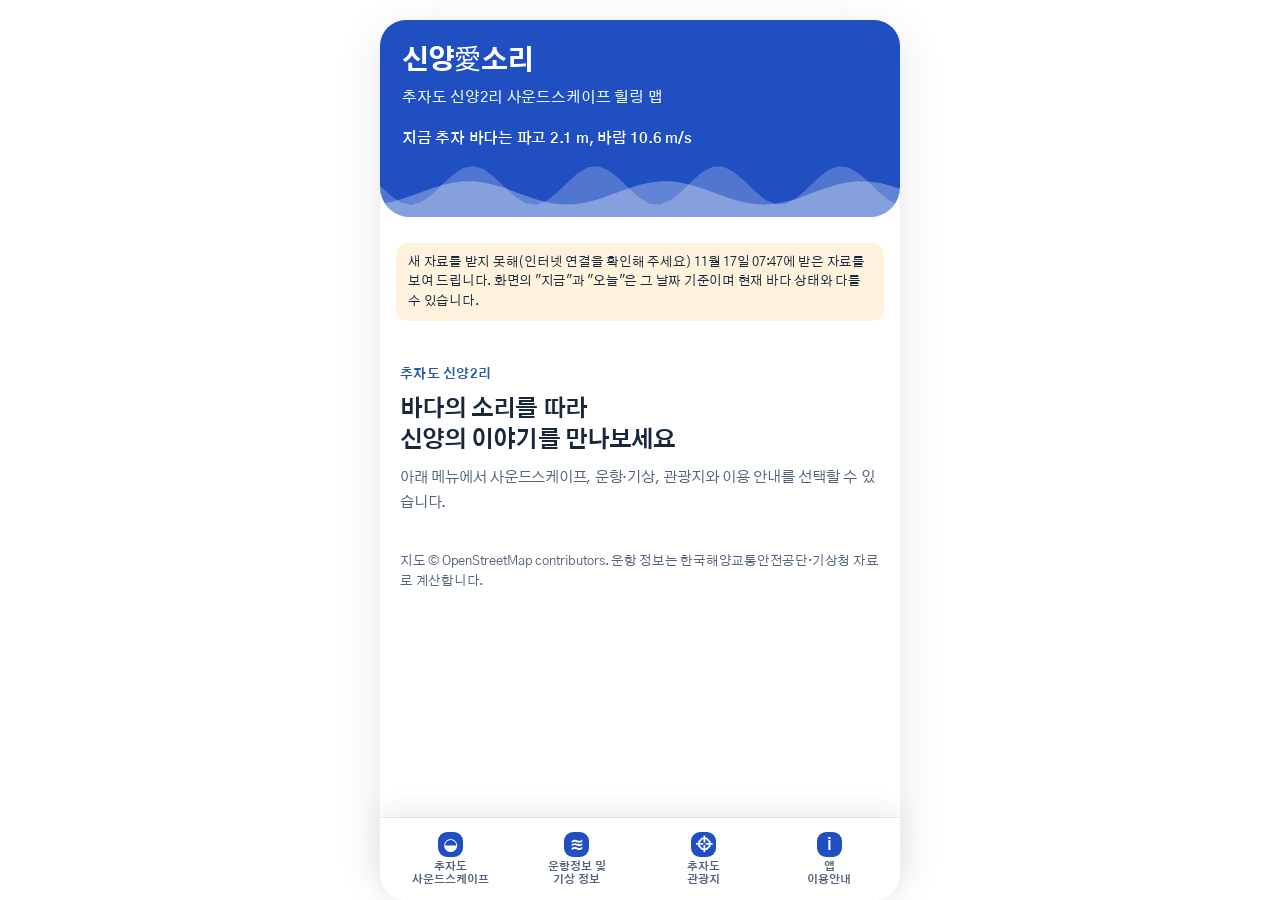
==== index.html @ 53ebab68 "비짓제주 사진 보기 링크 반영, 외부 링크는 브라우저로 열기 Co-Authored-By: Claude Fable 5.2 <noreply@anthropic.com> Claude-Se" ====
<!doctype html>
<html lang="ko">
<head>
<meta charset="utf-8">
<meta name="viewport" content="width=device-width, initial-scale=1, viewport-fit=cover">
<title>신양愛소리</title>
</head>
<body>
<title>신양愛소리</title>
<meta name="claude:viewport-fit-sides" content="cover">
<link rel="stylesheet" href="https://fonts.googleapis.com/css2?family=IBM+Plex+Sans+KR:wght@400;500;600;700&family=IBM+Plex+Mono:wght@500;600&display=swap">
<link rel="preconnect" href="https://fonts.googleapis.com"><link rel="stylesheet" href="https://fonts.googleapis.com/css2?family=Gothic+A1:wght@400;500;600;700;800&display=swap">
<style>
/* Layout: one phone-width column. Verdict on top, the two conditions that drive it below, then today's live status, then the record behind the number. */
:root{
  --bg:#F1F4F9; --surface:#FFFFFF; --ink:#111827; --muted:#6B7280; --line:#E6E9EF;
  --sea:#2563EB; --sea-soft:#E8F0FE;
  --ok:#16A34A; --warn:#D97706; --bad:#DC2626; --dot:#A9BEDF; --none:#E5E9F0; --deep:#CFE0FB; --land:#F7F8F3; --shore:#9DB4D6; --road:#FFFFFF; --roadc:#D5DAE2; --trail:#E08A3C; --on:#FFFFFF; --c1:#2563EB; --c2:#E0562F; --c3:#2F9E62; --c4:#D99A0B; --c5:#7C5CD6; --warn-soft:#FEF3C7;
  --font:'IBM Plex Sans KR',system-ui,-apple-system,'Apple SD Gothic Neo','Malgun Gothic',sans-serif;
  --mono:'IBM Plex Mono',ui-monospace,Menlo,monospace;
}
@media (prefers-color-scheme: dark){ :root:not([data-theme="light"]){
  --bg:#0B1020; --surface:#151B2E; --ink:#EEF2FF; --muted:#98A2B8; --line:#27304A;
  --sea:#6B98FF; --sea-soft:#1B2A52; --ok:#4ADE80; --warn:#FBBF24; --bad:#F87171; --dot:#4B5F8A; --none:#1E2740; --deep:#0F1D3D; --land:#222B3A; --shore:#46587C; --road:#4A566E; --roadc:#1A2233; --trail:#E6A45C; --on:#0B1020; --c1:#6B98FF; --c2:#FF9670; --c3:#6FD39A; --c4:#F0C24A; --c5:#B7A0F5; --warn-soft:#3D3112; color-scheme:dark } }
:root[data-theme="dark"]{
  --bg:#0B1020; --surface:#151B2E; --ink:#EEF2FF; --muted:#98A2B8; --line:#27304A;
  --sea:#6B98FF; --sea-soft:#1B2A52; --ok:#4ADE80; --warn:#FBBF24; --bad:#F87171; --dot:#4B5F8A; --none:#1E2740; --deep:#0F1D3D; --land:#222B3A; --shore:#46587C; --road:#4A566E; --roadc:#1A2233; --trail:#E6A45C; --on:#0B1020; --c1:#6B98FF; --c2:#FF9670; --c3:#6FD39A; --c4:#F0C24A; --c5:#B7A0F5; --warn-soft:#3D3112; color-scheme:dark }

/* Guide shell: a main screen with two doors (sound map, ferry outlook); each opens a full view with a way back. */
[hidden]{display:none!important}
.top{display:flex;align-items:center;justify-content:space-between;gap:10px}
.top h1{font-size:21px;display:flex;flex-direction:column;line-height:1.25;color:var(--sea)}
.top h1 small{font-size:12px;font-weight:400;color:var(--muted);letter-spacing:.02em}
.view{display:flex;flex-direction:column;gap:14px}
.vt{font-size:20px;font-weight:700;color:var(--ink);margin:0}
.back{align-self:flex-start;color:var(--sea);font-weight:600;font-size:14px;padding:6px 10px 6px 0}
.door{display:flex;flex-direction:column;gap:12px;text-align:left;width:100%;background:var(--surface);border-radius:20px;padding:0;overflow:hidden;box-shadow:0 1px 2px rgba(0,0,0,.06)}
.door .pic{background:var(--deep);aspect-ratio:1000/520;overflow:hidden}
.door .pic svg{display:block;width:100%;height:100%}
.door .body{padding:0 18px 18px;display:flex;flex-direction:column;gap:6px}
.door .body.pad{padding-top:18px}
.door strong{font-size:19px;font-weight:700;display:flex;justify-content:space-between;align-items:center;gap:10px}
.door strong i{font-style:normal;color:var(--sea);font-size:22px;line-height:1}
.door p{margin:0;font-size:13.5px;color:var(--muted)}
.mini{display:grid;grid-template-columns:1fr auto;gap:2px 10px;align-items:baseline;padding:7px 0;border-top:1px solid var(--line);font-size:14px}
.mini small{display:block;color:var(--muted);font-size:12.5px}
.pc{font-family:var(--mono);font-weight:600;font-size:19px;font-variant-numeric:tabular-nums}
.heads{border-radius:12px;padding:10px 13px;font-size:13.5px;background:var(--sea-soft);color:var(--ink)}
.heads.warn{background:var(--warn-soft)} .heads b{font-weight:600}
.zoom{--n:4}
.zoom button{font-size:12.5px;padding:8px 2px}
.vtag{font-size:11px;font-weight:600;border-radius:999px;padding:1px 7px;background:var(--sea-soft);color:var(--sea);margin-left:6px;white-space:nowrap}
.pick p{grid-column:1/-1;margin:6px 0 0;font-size:13.5px}
.plist h3{font-size:12.5px;font-weight:600;color:var(--muted);margin:10px 0 2px}
.more{margin:0;padding-left:18px;font-size:13.5px;display:flex;flex-direction:column;gap:4px}
.map{position:relative;border-radius:16px;overflow:hidden;background:var(--deep)}
.map svg{display:block;width:100%;height:auto}
.mk{cursor:pointer} .mk:focus-visible{outline:2px solid var(--surface);outline-offset:2px}
.lg{display:flex;flex-wrap:wrap;gap:4px 14px;font-size:12.5px;color:var(--muted)}
.lg span{white-space:nowrap}.lg span::before{content:"";display:inline-block;width:9px;height:9px;border-radius:50%;margin-right:5px;background:var(--c)}
.pick{display:grid;grid-template-columns:auto 1fr;gap:2px 12px;align-items:center}
.pick .no{grid-row:span 2;width:40px;height:40px;border-radius:50%;display:grid;place-items:center;color:var(--on);font-family:var(--mono);font-weight:600}
.pick b{font-size:17px}.pick span{font-size:13px;color:var(--muted)}
.plist{list-style:none;margin:0;padding:0}
.plist li{border-top:1px solid var(--line)}.plist li:first-child{border-top:0}
.plist button{display:grid;grid-template-columns:26px 1fr auto;gap:10px;align-items:center;width:100%;text-align:left;padding:9px 0;font-size:14px}
.plist i{width:24px;height:24px;border-radius:50%;display:grid;place-items:center;font-style:normal;font-family:var(--mono);font-size:11.5px;font-weight:600;color:var(--on)}
.plist small{color:var(--muted);font-size:12.5px}
.plist button[aria-pressed="true"] span{font-weight:600}
.cta{width:100%;background:var(--sea);color:var(--surface);border-radius:999px;padding:12px 16px;font-size:15px;font-weight:600}
*{box-sizing:border-box}
body{background:var(--bg);color:var(--ink);font-family:var(--font);font-size:15px;line-height:1.55;
  padding-block:20px 40px;padding-left:max(16px,env(safe-area-inset-left,0px));padding-right:max(16px,env(safe-area-inset-right,0px))}
.app{max-width:460px;margin:0 auto;display:flex;flex-direction:column;gap:14px}
header{display:flex;justify-content:space-between;align-items:flex-end;gap:12px}
h1{font-size:22px;font-weight:700;margin:0;letter-spacing:-.01em}
.sub{color:var(--muted);font-size:13px}
.notice{font-size:12.5px;color:var(--muted);border:1px dashed var(--line);border-radius:10px;padding:9px 12px}
.notice b{color:var(--ink);font-weight:600}
section{background:var(--surface);border-radius:16px;padding:18px;display:flex;flex-direction:column;gap:14px}
h2{font-size:14px;font-weight:600;margin:0;color:var(--muted)}
.seg{display:grid;grid-template-columns:repeat(var(--n,3),1fr);gap:6px;background:var(--bg);padding:4px;border-radius:12px}
button{font:inherit;border:0;cursor:pointer;color:var(--ink);background:transparent}
.seg button{border-radius:9px;padding:8px 6px;font-size:13.5px;font-weight:500;line-height:1.3;min-width:0}
.seg button small{display:block;font-size:11px;color:var(--muted);font-weight:400}
.seg button[aria-pressed="true"]{background:var(--surface);box-shadow:0 1px 3px rgba(0,0,0,.14);font-weight:600}
section .seg{background:var(--bg)}
button:focus-visible{outline:2px solid var(--sea);outline-offset:2px}
.verdict{align-items:center;text-align:center;gap:6px}
.gauge{position:relative;width:210px;max-width:100%}
.gauge svg{display:block;width:100%}
.gauge .num{position:absolute;left:0;right:0;bottom:2px;font-family:var(--mono);font-weight:600;font-size:46px;line-height:1;font-variant-numeric:tabular-nums}
.gauge .num small{font-size:20px}
.label{font-size:19px;font-weight:700}
.basis{font-size:13.5px;color:var(--muted);max-width:34ch;text-wrap:balance}
.basis b{color:var(--ink);font-family:var(--mono)}
.advice{background:var(--sea-soft);border-radius:12px;padding:11px 14px;font-size:13.5px;text-align:left;width:100%}
.mgrid{display:grid;grid-template-columns:repeat(6,1fr);gap:6px}
.mgrid button{background:var(--bg);border-radius:9px;padding:8px 0;font-size:13px;font-variant-numeric:tabular-nums}
.mgrid button[aria-pressed="true"]{background:var(--sea);color:var(--surface);font-weight:600}
.presets{display:flex;flex-wrap:wrap;gap:6px}
.presets button{background:var(--bg);border-radius:999px;padding:7px 13px;font-size:13px}
.presets button[aria-pressed="true"]{background:var(--sea);color:var(--surface);font-weight:600}
.ctl{display:grid;grid-template-columns:1fr auto;gap:2px 10px;align-items:baseline}
.ctl label{font-weight:500}
.ctl output{font-family:var(--mono);font-weight:600;font-variant-numeric:tabular-nums}
.ctl input{grid-column:1/-1;width:100%;accent-color:var(--sea);margin:4px 0 0}
input:focus-visible{outline:2px solid var(--sea);outline-offset:2px}
canvas{width:100%;height:auto;display:block}
.legend span{white-space:nowrap}
.fc{list-style:none;margin:0;padding:0;display:flex;flex-direction:column}
.fc li{border-top:1px solid var(--line)} .fc li:first-child{border-top:0}
.fc button{display:grid;grid-template-columns:4.6em 1fr auto;gap:10px;align-items:center;width:100%;text-align:left;padding:10px 0;font-size:13.5px}
.fc .d{font-weight:600} .fc .d small{display:block;font-weight:400;color:var(--muted);font-size:12px}
.fc .w{min-width:0;color:var(--muted);font-size:12.5px} .fc .w b{display:block;color:var(--ink);font-weight:500;font-size:13.5px}
.fc .p{font-family:var(--mono);font-weight:600;font-size:17px;font-variant-numeric:tabular-nums}
.field{display:flex;flex-direction:column;gap:6px}
.field>span{font-weight:500;font-size:14px}
.hint{font-size:12px;color:var(--muted)}
.sched{list-style:none;margin:0;padding:0;display:flex;flex-direction:column}
.sched li{display:grid;grid-template-columns:3.2em 1fr auto;gap:10px;align-items:baseline;padding:8px 0;border-top:1px solid var(--line);font-size:13.5px}
.sched li:first-child{border-top:0}
.sched time{font-family:var(--mono);font-weight:600;font-variant-numeric:tabular-nums}
.sched div{min-width:0}
.sched em{font-style:normal;color:var(--muted);font-size:12px;display:block}
.pill{font-size:12px;font-weight:600;border-radius:999px;padding:2px 9px;white-space:nowrap;background:var(--none);color:var(--muted)}
.pill.ok{background:var(--ok);color:var(--surface)} .pill.go{background:var(--sea);color:var(--surface)} .pill.bad{background:var(--bad);color:var(--surface)}
.wx{display:grid;grid-template-columns:repeat(auto-fit,minmax(120px,1fr));gap:8px}
.wx div{background:var(--bg);border-radius:12px;padding:10px 12px;min-width:0}
.wx b{font-family:var(--mono);font-size:20px;font-weight:600;font-variant-numeric:tabular-nums}
.wx span{display:block;font-size:12px;color:var(--muted)}
.alert{display:flex;gap:8px;align-items:center;font-size:13.5px;font-weight:600}
.alert i{width:10px;height:10px;border-radius:50%;background:var(--ok);flex:none}
.alert.on i{background:var(--bad)}
.months{display:grid;grid-template-columns:repeat(12,1fr);gap:4px;align-items:end;height:120px}
.months div{display:flex;flex-direction:column;justify-content:flex-end;align-items:center;gap:3px;height:100%;font-size:11px;color:var(--muted);font-variant-numeric:tabular-nums}
.months i{display:block;width:100%;border-radius:4px 4px 0 0;background:var(--dot);min-height:2px}
.months .now i{background:var(--sea)} .months .now{color:var(--ink);font-weight:600}
.months em{font-style:normal;font-family:var(--mono);font-size:10px}
.strip{display:grid;grid-auto-flow:column;grid-template-rows:repeat(7,1fr);gap:2px}
.strip i{aspect-ratio:1;border-radius:2px;background:var(--none)}
.strip .s0{background:var(--dot)} .strip .s1{background:var(--warn)} .strip .s2{background:var(--bad)}
.axis{display:flex;justify-content:space-between;font-size:11px;color:var(--muted);font-family:var(--mono)}
.legend{display:flex;flex-wrap:wrap;gap:4px 14px;font-size:12.5px;color:var(--muted)}
.legend span::before{content:"";display:inline-block;width:9px;height:9px;border-radius:2px;margin-right:5px;background:var(--c)}
.facts{display:grid;grid-template-columns:repeat(3,1fr);gap:8px;text-align:center}
.facts b{display:block;font-family:var(--mono);font-size:18px;font-variant-numeric:tabular-nums}
.facts span{font-size:12px;color:var(--muted)}
.acc{width:100%;border-collapse:collapse;font-size:13.5px;font-variant-numeric:tabular-nums}
.acc th{font-weight:500;color:var(--muted);font-size:12px;text-align:right;padding:4px 0 6px}
.acc td{padding:8px 0;border-top:1px solid var(--line);text-align:right}
.acc th:first-child,.acc td:first-child{text-align:left}
.acc td b{font-weight:700}
.how{font-size:13px;color:var(--muted);margin:0;padding-left:18px;display:flex;flex-direction:column;gap:4px}
@media (prefers-reduced-motion:no-preference){ .months i{transition:height .25s} }
/* Skin: clean blue on white. One loud thing: the main-screen header, whose wave is drawn from the live buoy wave height and wind. Everything else stays flat and quiet: hairline cards, no decorative shadows. */
:root{--hero:#1D4FD7;--shadow:0 12px 32px rgba(29,79,215,.14);
  --font:'Gothic A1',-apple-system,BlinkMacSystemFont,'Apple SD Gothic Neo','Noto Sans KR','Malgun Gothic',system-ui,sans-serif;--mono:var(--font)}
@media (prefers-color-scheme: dark){ :root:not([data-theme="light"]){--hero:#2456E0;--shadow:none} }
:root[data-theme="dark"]{--hero:#2456E0;--shadow:none}
body{letter-spacing:-.012em;line-height:1.55}
.app{gap:14px}.view{gap:14px}
section{border-radius:18px;padding:20px;border:1px solid var(--line)}
h2{font-size:15px;font-weight:700;color:var(--ink)}
.top{position:relative;display:block;background:var(--hero);border-radius:28px;padding:28px 24px 92px;overflow:hidden}
.top h1{color:#fff;font-size:27px;font-weight:800;letter-spacing:-.03em;line-height:1.2;gap:6px}
.top h1 small{color:rgba(255,255,255,.8);font-size:13px;font-weight:500;letter-spacing:-.01em}
.top .now{margin:18px 0 0;color:#fff;font-size:15px;font-weight:600}
.top .wave{position:absolute;left:0;bottom:0;width:200%;height:70px;display:block}
@media (prefers-reduced-motion:no-preference){.wv{animation:drift 14s linear infinite}.wv.slow{animation-duration:22s}}
@keyframes drift{to{transform:translateX(-50%)}}
.door{border-radius:22px;border:1px solid var(--line);box-shadow:none}
.door .body{padding:0 20px 20px;gap:8px}.door .body.pad{padding-top:20px}
.door strong{font-size:20px;font-weight:800;letter-spacing:-.025em}
.door p{font-size:14px}
.go{align-self:flex-start;margin-top:6px;background:var(--hero);color:#fff;font-weight:700;font-size:14px;border-radius:12px;padding:10px 16px}
.back{background:var(--surface);border:1px solid var(--line);border-radius:999px;padding:7px 14px 7px 12px;font-size:13.5px}
.vt{font-size:26px;font-weight:800;letter-spacing:-.03em}
.seg{background:var(--none);border-radius:14px;padding:4px}
.seg button{border-radius:10px;padding:10px 6px;color:var(--muted)}
.seg button[aria-pressed="true"]{background:var(--surface);color:var(--sea);box-shadow:none;font-weight:700}
section .seg{background:var(--bg)}
.map{border-radius:18px;border:1px solid var(--line)}
.cta{border-radius:12px;padding:14px 16px;background:var(--hero);color:#fff;font-weight:700}
.cta[aria-pressed="true"]{background:var(--sea-soft);color:var(--sea)}
.notice{border:0;background:var(--sea-soft);border-radius:14px;padding:12px 14px;color:var(--ink)}
.advice,.heads{border-radius:12px}
.presets button,.mgrid button{background:var(--bg);border-radius:10px}
.presets button[aria-pressed="true"],.mgrid button[aria-pressed="true"]{background:var(--hero);color:#fff}
.wx div{border-radius:12px;padding:12px 14px}
.vtag{padding:2px 8px}
.pick .no{border-radius:12px;width:44px;height:44px}
.plist button{padding:11px 0}.plist i{border-radius:8px}
.gauge .num,.pc,.wx b,.facts b,.fc .p{font-weight:800;letter-spacing:-.03em}
.months i{border-radius:5px 5px 0 0}

/* 모바일 디자인 개선: 기존 데이터 및 스크립트 보존 */
@font-face{font-family:'Sinyang Hanja';src:url([data-uri]) format('woff2');unicode-range:U+611B;font-style:normal;font-weight:100 900;font-display:swap;}
/* 신양愛소리 — presentation-only overrides for the existing WebView DOM.
   Map geometry, SVG palette variables, data and JS state selectors stay intact. */
:root {
  --bg: #ffffff;
  --surface: #ffffff;
  --ink: #18283b;
  --muted: #526279;
  --line: #dce4ef;
  --sea: #2358ab;
  --sea-soft: #eaf1ff;
  --hero: #204fc1;
  --none: #e8eef7;
  --ok: #246e48;
  --warn: #955100;
  --bad: #b42c31;
  --c1: #2054ae;
  --c2: #aa3b20;
  --c3: #237947;
  --c4: #875800;
  --c5: #6344aa;
  --on: #ffffff;
  --warn-soft: #fff3dd;
  --polish-surface-soft: #f5f8fd;
  --polish-hero-text: #ffffff;
  --polish-note-border: #bdcfe8;
  --polish-focus: #1753b1;
  --polish-ok-bg: #e7f4eb;
  --polish-ok-ink: #1d603d;
  --polish-bad-bg: #ffeded;
  --polish-bad-ink: #9e252b;
  --polish-go-bg: #e2f1f8;
  --polish-go-ink: #155b82;
  --font: 'Gothic A1', 'Sinyang Hanja', -apple-system, BlinkMacSystemFont, 'Apple SD Gothic Neo', 'Noto Sans KR', 'Malgun Gothic', system-ui, sans-serif;
  color-scheme: light;
}

@media (prefers-color-scheme: dark) {
  :root:not([data-theme="light"]) {
    --bg: #0f192b;
    --surface: #18283d;
    --ink: #f0f4fa;
    --muted: #b9c8d9;
    --line: #344961;
    --sea: #a2c8ff;
    --sea-soft: #243a58;
    --hero: #2454b5;
    --none: #293d54;
    --ok: #9ee0b4;
    --warn: #ffce83;
    --bad: #ffabab;
    --warn-soft: #4b3920;
    --polish-surface-soft: #20354b;
    --polish-hero-text: #ffffff;
    --polish-note-border: #506e91;
    --polish-focus: #b5d6ff;
    --polish-ok-bg: #24483c;
    --polish-ok-ink: #c2f0d1;
    --polish-bad-bg: #523337;
    --polish-bad-ink: #ffd3d1;
    --polish-go-bg: #294959;
    --polish-go-ink: #c5e7f5;
    color-scheme: dark;
  }
}
:root[data-theme="dark"] {
  --bg: #0f192b;
  --surface: #18283d;
  --ink: #f0f4fa;
  --muted: #b9c8d9;
  --line: #344961;
  --sea: #a2c8ff;
  --sea-soft: #243a58;
  --hero: #2454b5;
  --none: #293d54;
  --ok: #9ee0b4;
  --warn: #ffce83;
  --bad: #ffabab;
  --warn-soft: #4b3920;
  --polish-surface-soft: #20354b;
  --polish-hero-text: #ffffff;
  --polish-note-border: #506e91;
  --polish-focus: #b5d6ff;
  --polish-ok-bg: #24483c;
  --polish-ok-ink: #c2f0d1;
  --polish-bad-bg: #523337;
  --polish-bad-ink: #ffd3d1;
  --polish-go-bg: #294959;
  --polish-go-ink: #c5e7f5;
  color-scheme: dark;
}

html { background: var(--bg); }
body {
  margin: 0;
  padding-top: calc(16px + env(safe-area-inset-top, 0px));
  padding-right: calc(16px + env(safe-area-inset-right, 0px));
  padding-bottom: calc(36px + env(safe-area-inset-bottom, 0px));
  padding-left: calc(16px + env(safe-area-inset-left, 0px));
  color: var(--ink);
  background: var(--bg);
  font-size: 16px;
  line-height: 1.65;
  letter-spacing: -.015em;
  -webkit-text-size-adjust: 100%;
}
.app { width: 100%; max-width: 480px; gap: 16px; }
.view { min-width: 0; gap: 16px; }
.view > * { min-width: 0; }
section {
  min-width: 0;
  padding: 20px;
  gap: 16px;
  border: 1px solid var(--line);
  border-radius: 20px;
  background: var(--surface);
}
h2 { color: var(--ink); font-size: 17px; line-height: 1.4; font-weight: 700; letter-spacing: -.025em; }
p, li { overflow-wrap: break-word; }
.sub, .hint { color: var(--muted); line-height: 1.6; }
.sub { font-size: 15px; }
.hint { font-size: 15px; }

/* Buttons retain their native button elements, handlers and pressed states. */
button { min-height: 44px; touch-action: manipulation; -webkit-tap-highlight-color: transparent; }
button:focus-visible, input:focus-visible, .mk:focus-visible {
  outline: 3px solid var(--polish-focus);
  outline-offset: 3px;
}
@supports not selector(:focus-visible) {
  button:focus, input:focus, .mk:focus { outline: 3px solid var(--polish-focus); outline-offset: 3px; }
}
button:disabled { cursor: default; opacity: .6; }

/* Home: the existing sea and map illustration remain the primary identity. */
.top {
  padding: 27px 23px 85px;
  border: 1px solid rgba(255,255,255,.15);
  border-radius: 24px;
  background: var(--hero);
}
.top h1 { gap: 9px; color: var(--polish-hero-text); font-size: 29px; line-height: 1.2; }
.top h1 small { color: #eaf1ff; font-size: 15px; line-height: 1.55; letter-spacing: -.01em; }
.top .now { margin-top: 17px; color: #fff; font-size: 15px; line-height: 1.6; }
.top .wave { height: 65px; }
.door {
  gap: 0;
  border: 1px solid var(--line);
  border-radius: 21px;
  background: var(--surface);
  color: var(--ink);
  box-shadow: none;
}
.door .pic { display: block; border-bottom: 1px solid var(--line); }
.door .body { gap: 9px; padding: 19px 20px 21px; }
.door .body.pad { padding-top: 20px; }
.door strong { display: flex; color: var(--ink); font-size: 20px; line-height: 1.35; }
.door p { color: var(--muted); font-size: 15px; line-height: 1.6; }
.door .go {
  display: inline-flex;
  min-height: 44px;
  align-items: center;
  justify-content: center;
  margin-top: 5px;
  padding: 10px 16px;
  border-radius: 12px;
  background: var(--hero);
  color: #fff;
  font-size: 15px;
  line-height: 1.35;
}
#door-map { border-color: var(--polish-note-border); }
#door-map .body { padding-top: 19px; }
#boatRows { display: block; width: 100%; margin-top: 1px; }
.mini {
  grid-template-columns: minmax(0, 1fr) auto;
  gap: 3px 10px;
  padding: 12px 0;
  border-top: 1px solid var(--line);
  font-size: 15px;
  line-height: 1.5;
}
.mini > span:first-child { min-width: 0; font-weight: 700; }
.mini small { margin-top: 2px; color: var(--muted); font-size: 15px; font-weight: 400; line-height: 1.5; word-break: keep-all; overflow-wrap: break-word; }
.pc { font-size: 18px; white-space: nowrap; }
.heads, .advice {
  padding: 13px 15px;
  border: 1px solid var(--polish-note-border);
  border-radius: 13px;
  background: var(--sea-soft);
  color: var(--ink);
  font-size: 15px;
  line-height: 1.6;
}
.heads.warn { border-color: transparent; background: var(--warn-soft); }
.heads b { font-weight: 700; }

/* Snapshot and explanatory messages: no generated copy or invented status. */
.snapshot-banner, .notice {
  padding: 15px 16px;
  border: 1px solid var(--polish-note-border);
  border-left: 4px solid var(--sea);
  border-radius: 14px;
  background: var(--sea-soft);
  color: var(--ink);
  font-size: 15px;
  line-height: 1.65;
}
.snapshot-banner b, .snapshot-banner strong, .notice b { color: var(--ink); font-weight: 700; }
#livenote {
  padding: 12px 14px;
  border: 1px solid var(--polish-note-border);
  border-radius: 12px;
  background: var(--sea-soft);
  color: var(--ink);
}
.sound-hint {
  padding: 12px 14px;
  border: 1px solid var(--line);
  border-radius: 12px;
  background: var(--polish-surface-soft);
  color: var(--muted);
  font-size: 15px;
  line-height: 1.6;
}
.section-kicker { color: var(--sea); font-size: 13px; font-weight: 700; letter-spacing: .02em; line-height: 1.4; }

/* Map navigation, markers and selected place. */
.back {
  display: inline-flex;
  min-width: 44px;
  min-height: 44px;
  align-items: center;
  padding: 9px 15px;
  border: 1px solid var(--line);
  border-radius: 999px;
  background: var(--surface);
  color: var(--sea);
  font-size: 15px;
  font-weight: 700;
  line-height: 1.4;
}
.vt { font-size: 25px; line-height: 1.3; }
header { align-items: flex-end; flex-wrap: wrap; gap: 8px 12px; }
header > div { min-width: 0; }
#today { font-size: 14px; font-weight: 600; }
.seg, section .seg {
  min-width: 0;
  gap: 4px;
  padding: 4px;
  border: 1px solid var(--line);
  border-radius: 14px;
  background: var(--polish-surface-soft);
}
.seg button {
  min-width: 0;
  min-height: 48px;
  padding: 8px 4px;
  border: 1px solid transparent;
  border-radius: 10px;
  color: var(--muted);
  font-size: 14px;
  line-height: 1.35;
  overflow-wrap: anywhere;
}
.seg button small { color: var(--muted); font-size: 12px; line-height: 1.4; }
.seg button[aria-pressed="true"] {
  border-color: var(--polish-note-border);
  background: var(--surface);
  color: var(--sea);
  box-shadow: none;
  font-weight: 700;
}
.zoom button { font-size: 14px; }
.zoom button[data-z="sy"] { font-weight: 700; }
.map { border: 1px solid var(--polish-note-border); border-radius: 18px; }
.map svg { width: 100%; height: auto; }
.lg, .legend { gap: 8px 14px; color: var(--muted); font-size: 14px; line-height: 1.5; }
.lg span::before, .legend span::before { width: 10px; height: 10px; margin-right: 6px; }
.pick { grid-template-columns: 44px minmax(0, 1fr); gap: 3px 12px; }
.pick .no { width: 44px; height: 44px; border-radius: 13px; }
.pick b { min-width: 0; font-size: 18px; line-height: 1.4; }
.pick span { color: var(--muted); font-size: 14px; line-height: 1.5; }
.pick p { margin: 9px 0 0; font-size: 15px; line-height: 1.65; }
.vtag { display: inline-block; margin-left: 5px; padding: 3px 8px; font-size: 12px; line-height: 1.4; }
.plist h3 { margin: 13px 0 4px; color: var(--muted); font-size: 14px; line-height: 1.4; }
.plist li:first-child h3 { color: var(--sea); font-size: 15px; font-weight: 700; }
.plist button {
  grid-template-columns: 30px minmax(0, 1fr) auto;
  gap: 8px;
  min-height: 52px;
  padding: 10px 0;
  font-size: 15px;
  line-height: 1.4;
}
.plist i { width: 28px; height: 28px; font-size: 12px; }
.plist small { color: var(--muted); font-size: 14px; text-align: right; line-height: 1.4; }
.plist button[aria-pressed="true"] span { color: var(--sea); font-weight: 700; }
.more { gap: 8px; padding-left: 20px; font-size: 15px; line-height: 1.6; }
.cta {
  min-height: 50px;
  padding: 12px 16px;
  border: 1px solid transparent;
  border-radius: 13px;
  background: var(--hero);
  color: #fff;
  font-size: 16px;
  line-height: 1.4;
}
.cta[aria-pressed="true"] { border-color: var(--polish-note-border); background: var(--sea-soft); color: var(--sea); }

/* Ferry: probabilities, forecasts and controls remain readable and separate. */
.verdict { gap: 9px; padding: 24px 20px 20px; }
.gauge { width: 220px; }
.gauge .num { font-size: 48px; }
.gauge .num small { font-size: 21px; }
.label { font-size: 20px; line-height: 1.4; }
.basis { color: var(--muted); font-size: 15px; line-height: 1.6; }
.advice { margin-top: 5px; }
.presets { gap: 8px; }
.presets button, .mgrid button {
  min-height: 44px;
  padding: 9px 13px;
  border: 1px solid var(--line);
  border-radius: 11px;
  background: var(--polish-surface-soft);
  color: var(--ink);
  font-size: 14px;
  line-height: 1.35;
}
.presets button[aria-pressed="true"], .mgrid button[aria-pressed="true"] {
  border-color: var(--hero);
  background: var(--hero);
  color: #fff;
}
.ctl { gap: 4px 12px; }
.ctl label, .ctl output { font-size: 15px; }
.ctl input[type="range"] { min-height: 44px; margin: 0; accent-color: var(--sea); }
.fc button {
  grid-template-columns: 4.2em minmax(0, 1fr) auto;
  gap: 9px;
  min-height: 64px;
  padding: 13px 0;
  font-size: 15px;
  line-height: 1.45;
}
.fc .d small { margin-top: 2px; font-size: 13px; }
.fc .w, .fc .w b { font-size: 15px; line-height: 1.5; }
.fc .p { font-size: 18px; white-space: nowrap; }
.sched li { grid-template-columns: 3.4em minmax(0, 1fr) auto; gap: 9px; padding: 12px 0; font-size: 15px; }
.sched em { margin-top: 2px; font-size: 15px; line-height: 1.5; }
.pill, .pill.go {
  align-self: center;
  margin: 0;
  padding: 4px 9px;
  border-radius: 999px;
  background: var(--none);
  color: var(--ink);
  font-size: 13px;
  line-height: 1.4;
}
.pill.ok { background: var(--polish-ok-bg); color: var(--polish-ok-ink); }
.pill.go { background: var(--polish-go-bg); color: var(--polish-go-ink); }
.pill.bad { background: var(--polish-bad-bg); color: var(--polish-bad-ink); }
.alert { align-items: flex-start; gap: 9px; font-size: 15px; line-height: 1.5; }
.alert i { margin-top: 6px; }
.wx { grid-template-columns: repeat(auto-fit, minmax(120px, 1fr)); gap: 8px; }
.wx div { padding: 13px; border: 1px solid var(--line); border-radius: 13px; background: var(--polish-surface-soft); font-size: 15px; line-height: 1.5; }
.wx b { font-size: 20px; }
.wx span { font-size: 15px; line-height: 1.5; }
canvas { max-width: 100%; height: auto; }
.months { min-width: 0; gap: 4px; height: 132px; }
.months div { min-width: 0; font-size: 11px; }
.months em { font-size: 11px; }
.strip { min-width: 0; gap: 2px; }
.axis { font-size: 12px; }
.facts { gap: 7px; }
.facts div { min-width: 0; padding: 9px 3px; border-radius: 10px; background: var(--polish-surface-soft); }
.facts b { font-size: 18px; }
.facts span { color: var(--muted); font-size: 13px; line-height: 1.4; }
.acc { width: 100%; table-layout: fixed; font-size: 14px; }
.acc th { padding: 6px 2px 9px; color: var(--muted); font-size: 13px; line-height: 1.35; overflow-wrap: anywhere; }
.acc td { padding: 10px 2px; line-height: 1.45; overflow-wrap: anywhere; }
.how { gap: 9px; padding-left: 20px; color: var(--muted); font-size: 15px; line-height: 1.65; }

/* Home navigation: four clear choices anchored to the lower edge. */
.home-intro { padding: 18px 4px 3px; }
.home-intro h2 { margin: 7px 0 9px; color: var(--ink); font-size: 24px; line-height: 1.38; letter-spacing: -.04em; }
.home-intro p { margin: 0; color: var(--muted); font-size: 15px; line-height: 1.65; }
.home-data { position: absolute; width: 1px; height: 1px; overflow: hidden; clip: rect(0 0 0 0); }
.home-source { margin-bottom: 90px; }
.bottom-nav { position: fixed; z-index: 20; right: 0; bottom: 0; left: 0; display: grid; grid-template-columns: repeat(4, minmax(0, 1fr)); gap: 5px; padding: 9px max(10px, env(safe-area-inset-right)) calc(9px + env(safe-area-inset-bottom, 0px)) max(10px, env(safe-area-inset-left)); border-top: 1px solid var(--line); background: color-mix(in srgb, var(--surface) 94%, transparent); box-shadow: 0 -8px 24px rgba(18,42,72,.08); backdrop-filter: blur(14px); }
.bottom-nav button { display: flex; min-width: 0; min-height: 62px; flex-direction: column; align-items: center; justify-content: center; gap: 3px; padding: 5px 2px; border: 0; border-radius: 13px; background: transparent; color: var(--muted); font-size: 11px; line-height: 1.2; text-align: center; }
.bottom-nav button:first-child, .bottom-nav button:focus-visible { background: var(--sea-soft); color: var(--sea); }
.bottom-nav b { font-weight: 700; overflow-wrap: anywhere; }
.menu-icon { display: grid; width: 25px; height: 25px; place-items: center; border-radius: 9px; background: var(--hero); color: #fff; font-size: 17px; font-weight: 700; line-height: 1; }
.info-card { padding: 20px; border: 1px solid var(--line); border-radius: 18px; background: var(--surface); }
.info-card h3 { margin: 7px 0 8px; color: var(--ink); font-size: 20px; line-height: 1.4; }
.info-card p { margin: 0; color: var(--muted); font-size: 15px; line-height: 1.7; }
.info-card dl { margin: 0; }
.info-card dt { margin-top: 14px; color: var(--sea); font-weight: 700; }
.info-card dd { margin: 3px 0 0; color: var(--muted); font-size: 15px; line-height: 1.6; }
@media (max-width: 350px) {
  body { padding-right: calc(12px + env(safe-area-inset-right, 0px)); padding-left: calc(12px + env(safe-area-inset-left, 0px)); }
  section { padding: 16px; }
  .top { padding-right: 19px; padding-left: 19px; }
  .top h1 { font-size: 27px; }
  .door .body { padding-right: 16px; padding-left: 16px; }
  .mini { grid-template-columns: minmax(0, 1fr) auto; gap: 6px; }
  .pc { font-size: 16px; }
  .zoom button { font-size: 13px; }
  .plist button { grid-template-columns: 28px minmax(0, 1fr); }
  .plist small { grid-column: 2; text-align: left; }
  .mgrid { grid-template-columns: repeat(4, 1fr); }
  .fc button { grid-template-columns: 3.9em minmax(0, 1fr) auto; gap: 6px; }
  .fc .p { font-size: 16px; }
  .sched li { gap: 6px; }
  .strip { gap: 1px; }
  .acc { font-size: 13px; }
  .acc th { font-size: 12px; }
}
@media (prefers-reduced-motion: reduce) {
  *, *::before, *::after { scroll-behavior: auto !important; animation: none !important; transition: none !important; }
}

/* Native-app pass: remove the centered web-page frame on phones and use an app shell. */
html { min-height: 100%; background: var(--bg); }
body { min-height: 100dvh; padding: env(safe-area-inset-top, 0px) 0 env(safe-area-inset-bottom, 0px); background: var(--bg); }
.app { min-height: 100dvh; max-width: 520px; gap: 0; margin: 0 auto; background: var(--bg); }
.view { gap: 14px; padding: 0 16px 26px; }
.view:not(#view-home) { padding-bottom: 104px; }
#view-home { padding-right: 0; padding-bottom: 104px; padding-left: 0; }
.top { padding: 25px 22px 66px; border: 0; border-radius: 0 0 30px 30px; }
.top h1 { font-size: 27px; }
.home-intro { padding: 25px 20px 10px; }
.home-intro h2 { font-size: 23px; }
.home-source { margin: 12px 20px 90px; font-size: 13px; }
.bottom-nav { max-width: 520px; margin: 0 auto; }
.view:not(#view-home) > .back:first-child { align-self: flex-start; margin: 10px 0 0; padding: 7px 0; border: 0; background: transparent; color: var(--ink); font-size: 15px; font-weight: 700; }
.view:not(#view-home) > .vt { margin: 0 0 2px; font-size: 25px; letter-spacing: -.04em; }
section, .info-card { border: 0; border-radius: 16px; box-shadow: 0 1px 4px rgba(22,45,75,.08); }
.seg { border-radius: 13px; }
.map { border-radius: 15px; overflow: hidden; }
.cta { border-radius: 11px; }
.notice, .snapshot-banner, .advice { border-radius: 12px; }
@media (min-width: 521px) {
  body { padding-top: 20px; padding-bottom: 20px; }
  .app { min-height: calc(100dvh - 40px); border-radius: 26px; overflow: hidden; box-shadow: 0 12px 45px rgba(21,45,76,.12); }
  .bottom-nav { border-radius: 0 0 26px 26px; }
}


/* Additions on top of the Manus pass: highlight the tab of the current screen instead of always the first one. */
.bottom-nav button:first-child{background:transparent;color:var(--muted)}
.bottom-nav button[aria-current="page"],.bottom-nav button:focus-visible{background:var(--sea-soft);color:var(--sea)}
.home-data{pointer-events:none}
</style>

<div class="app">
 <div class="view" id="view-home">
  <div class="top">
    <h1>신양愛소리<small>추자도 신양2리 사운드스케이프 힐링 맵</small></h1>
    <p class="now" id="heroNow"></p>
    <svg class="wave" id="heroWave" viewBox="0 0 800 70" preserveAspectRatio="none" aria-hidden="true"></svg>
  </div>
  <div class="home-intro"><span class="section-kicker">추자도 신양2리</span><h2>바다의 소리를 따라<br>신양의 이야기를 만나보세요</h2><p>아래 메뉴에서 사운드스케이프, 운항·기상, 관광지와 이용 안내를 선택할 수 있습니다.</p></div>
  <div class="home-data" aria-hidden="true"><button class="door" id="door-map" tabindex="-1"><span class="pic" id="pic-map"></span><span class="body"><strong>사운드스케이프 맵</strong><p id="door-map-p"></p><span class="go">지도 열기</span></span></button><button class="door" id="door-ferry" tabindex="-1"><span class="body pad"><strong>운항 정보</strong><p>오늘 배가 뜰 확률과 앞으로 사흘의 결항 예보</p><span id="boatRows"></span><span class="heads" id="heads"></span><span class="go">운항 정보 보기</span></span></button></div>
  <div class="hint home-source">지도 © OpenStreetMap contributors. 운항 정보는 한국해양교통안전공단·기상청 자료로 계산합니다.</div>
 </div>
 <nav class="bottom-nav" aria-label="메인 메뉴"><button data-menu="map"><span class="menu-icon">◒</span><b>추자도<br>사운드스케이프</b></button><button data-menu="ferry"><span class="menu-icon">≋</span><b>운항정보 및<br>기상 정보</b></button><button data-menu="places"><span class="menu-icon">⌖</span><b>추자도<br>관광지</b></button><button data-menu="info"><span class="menu-icon">i</span><b>앱<br>이용안내</b></button></nav>

 <div class="view" id="view-info" hidden><button class="back" data-go="home">‹ 메인 화면</button><h2 class="vt">앱 이용안내</h2><section class="info-card"><span class="section-kicker">신양愛소리</span><h3>추자도의 소리와 정보를 한곳에서</h3><p>추자도 신양2리의 사운드스케이프와 관광지, 운항·기상 정보를 살펴볼 수 있습니다.</p></section><section class="info-card"><h3>메뉴 안내</h3><dl><dt>추자도 사운드스케이프</dt><dd>신양2리 명소와 추자도 관광지를 지도에서 둘러보고 파도 소리를 들어보세요.</dd><dt>운항정보 및 기상 정보</dt><dd>선박별 결항 확률과 파고·바람 조건, 앞으로 사흘의 예보를 확인합니다.</dd><dt>추자도 관광지</dt><dd>지도에 표시된 관광지 21곳과 장소 설명을 확인합니다.</dd></dl></section><p class="hint">운항 정보는 한국해양교통안전공단·기상청 자료를 바탕으로 계산합니다. 실제 탑승 전 최신 선사 공지를 확인하세요.</p></div>

 <div class="view" id="view-map" hidden>
  <button class="back" data-go="home">‹ 메인 화면</button>
  <h2 class="vt">사운드스케이프 맵</h2>
  <div class="seg zoom" id="zoom" role="group" aria-label="지도 범위">
    <button data-z="sy" aria-pressed="true">신양2리</button><button data-z="all" aria-pressed="false">전체</button><button data-z="ha" aria-pressed="false">하추자도</button><button data-z="sang" aria-pressed="false">상추자도</button>
  </div>
  <div class="map" id="map-full"></div>
  <div class="lg"><span style="--c:var(--c1)">항구</span><span style="--c:var(--c2)">전망·등대</span><span style="--c:var(--c3)">산</span><span style="--c:var(--c4)">해변</span><span style="--c:var(--c5)">유적</span><span style="--c:var(--trail)">탐방로</span></div>
  <section><div class="pick" id="pick"></div>
    <div class="sub" id="seaLine"></div>
    <button class="cta" id="listen" aria-pressed="false">파도 소리 듣기</button></section>
  <section>
    <h2 id="places">관광지</h2>
    <ul class="plist" id="plist"></ul>
    <h2>신양2리에서 더 만날 곳</h2>
    <ul class="more"><li>숭어 체험장</li><li>거북이 바위 쪽 해안과 용이 승천하려 나온 바위</li><li>바닷물 폭포 소리가 들리는 곳</li><li>마을 카페와 식당, 족욕 공간 (준비 중)</li></ul>
    <div class="hint">이장님 인터뷰에 나온 곳으로, 정확한 위치를 확인하면 지도에 올립니다. 점선 테두리 지점은 설명을 근거로 잡은 추정 위치입니다.</div>
    <div class="hint">지도와 그 밖의 관광지 위치는 오픈스트리트맵(© OpenStreetMap contributors)에 등록된 좌표입니다. 지점별 소리 정보는 다음 단계에서 추가합니다.</div>
  </section>
 </div>

 <div class="view" id="view-ferry" hidden>
  <button class="back" data-go="home">‹ 메인 화면</button>
  <header>
    <div><h2 class="vt">운항 정보</h2><div class="sub">추자도 여객선 결항 확률</div></div>
    <div class="sub" id="today"></div>
  </header>

  <div class="notice"><b>실제 운항 기록으로 계산합니다.</b> 한국해양교통안전공단이 공개한 2022년 12월부터 2026년 5월까지의 여객선 운항 기록과, 같은 공단의 운항 스케줄·실시간 풍속 자료를 썼습니다. 여기에 기상청 추자도 해양기상부이의 과거 파고·풍속을 날짜별로 맞붙여 확률을 냅니다.</div>

  <div class="seg" id="ships" role="group" aria-label="여객선 선택"></div>

  <section class="verdict" aria-live="polite">
    <div class="gauge">
      <svg viewBox="0 0 200 112" aria-hidden="true">
        <path d="M14 104 A86 86 0 0 1 186 104" fill="none" stroke="var(--bg)" stroke-width="14" stroke-linecap="round"/>
        <path id="arc" d="M14 104 A86 86 0 0 1 186 104" fill="none" stroke="var(--ok)" stroke-width="14" stroke-linecap="round" pathLength="100" stroke-dasharray="0 100"/>
      </svg>
      <div class="num"><span id="pct">0</span><small>%</small></div>
    </div>
    <div class="label" id="label"></div>
    <div class="basis" id="basis"></div>
    <div class="advice" id="advice"></div>
  </section>

  <section>
    <h2>바다 상태</h2>
    <div class="presets" id="presets" role="group" aria-label="바다 상태 예시"></div>
    <div class="ctl"><label for="wave">유의파고</label><output id="o-wave"></output>
      <input id="wave" type="range" min="0.1" max="5" step="0.1" value="1"></div>
    <div class="ctl"><label for="wind">풍속</label><output id="o-wind"></output>
      <input id="wind" type="range" min="0" max="20" step="0.5" value="5"></div>
    <div class="hint">추자도 해양기상부이의 오전 10시 관측값 기준입니다.</div>
  </section>

  <section id="fcsec">
    <h2 id="fchead">앞으로의 예보와 결항 확률</h2>
    <ul class="fc" id="fc"></ul>
    <div class="hint" id="fcnote"></div>
  </section>

  <section>
    <h2 id="schead">과거 날짜별 파고·풍속과 운항 결과</h2>
    <canvas id="scatter" width="840" height="560" role="img" aria-label="과거 날짜별 추자도 파고와 풍속 산점도. 통제된 날과 정상 운항한 날이 색으로 구분됩니다."></canvas>
    <div class="legend">
      <span style="--c:var(--dot)">정상 운항한 날</span>
      <span style="--c:var(--bad)">통제된 날</span>
      <span style="--c:var(--ink)">지금 조건과 비교 범위</span>
    </div>
  </section>

  <section>
    <h2 id="livehead">오늘 실제 운항 상황</h2>
    <ul class="sched" id="sched"></ul>
    <div class="alert" id="alert"><i></i><span></span></div>
    <div class="wx" id="wx"></div>
    <div class="hint" id="livenote"></div>
  </section>

  <section>
    <h2>월별 통제 발생률 (%)</h2>
    <div class="months" id="months"></div>
    <div class="facts" id="facts"></div>
  </section>

  <section>
    <h2 id="striphead">기록 마지막 1년, 날짜별 운항</h2>
    <div class="strip" id="strip" role="img" aria-label="최근 1년 날짜별 운항 기록"></div>
    <div class="axis" id="axis"></div>
    <div class="legend">
      <span style="--c:var(--dot)">정상 운항</span>
      <span style="--c:var(--warn)">일부 편 통제</span>
      <span style="--c:var(--bad)">전편 통제</span>
      <span style="--c:var(--none)">휴항·편성 없음</span>
    </div>
  </section>

  <section>
    <h2 id="acchead">앱 확률과 실제 결과 비교</h2>
    <table class="acc" id="acc"></table>
    <div class="hint" id="accnote"></div>
  </section>

  <section>
    <h2>확률은 이렇게 계산합니다</h2>
    <ol class="how">
      <li>배가 편성된 과거 날짜마다 추자도 해양기상부이의 오전 10시 파고·풍속을 붙였습니다.</li>
      <li>지금 조건과 파고 ±0.3 m, 풍속 ±1.5 m/s 안에 드는 날을 찾고(25일보다 적으면 가장 가까운 25일), 그중 한 편이라도 통제된 날의 비율을 확률로 보여 줍니다.</li>
      <li>선박 정비나 운영 사정으로 쉰 날(비운항)과 부이 관측이 빠진 날은 계산에서 뺐습니다.</li>
      <li>하루 한 시각의 관측값만 썼기 때문에, 오후에 바다가 급변한 날은 반영이 덜 됩니다. 안개로 인한 통제도 파고·풍속으로는 잡히지 않습니다.</li>
    </ol>
    <div class="hint">출처: 한국해양교통안전공단 「항로별 여객선 운항상황 현황」(공공데이터포털, 2026-05-31 기준), 「운항 스케줄 정보」 오픈 API, 해양기상 모니터링 시스템, 기상청 API허브 해상 관측자료와 해상예보. 산타모니카는 편에 따라 추자를 들르지 않을 수 있어 출발 전 선사 공지를 확인하세요.</div>
  </section>
 </div>
</div>

<script>
(function(){
  var D={"ships":[{"key":"santa","name":"산타모니카","route":"진도 ↔ 상추자 ↔ 제주","kind":"쾌속선","first":"2022-12-01","last":"2026-05-31","sail":3634,"ctrl":413,"off":1328,"mon":[[338,88],[212,36],[237,27],[376,26],[390,18],[314,8],[334,16],[348,12],[314,24],[285,28],[186,46],[300,84]],"dayrate":[[86,25],[59,10],[69,10],[112,10],[114,7],[85,3],[88,6],[88,4],[84,7],[79,8],[54,12],[84,24]],"cond":{"y1":[[56,26],[25,7],[12,1],[25,9]],"y0":[[151,27],[247,15],[234,9],[176,16]]},"ym":[["2022-12",114,38],["2023-01",110,30],["2023-02",24,0],["2023-03",83,5],["2023-04",110,10],["2023-05",112,8],["2023-06",108,2],["2023-07",116,4],["2023-08",116,4],["2023-09",112,4],["2023-10",112,4],["2023-11",94,20],["2023-12",98,18],["2024-01",116,30],["2024-02",102,12],["2024-03",66,10],["2024-04",104,0],["2024-05",110,2],["2024-06",106,6],["2024-07",106,6],["2024-08",114,4],["2024-09",102,14],["2024-10",98,10],["2024-11",92,26],["2024-12",88,28],["2025-01",112,28],["2025-02",86,24],["2025-03",58,12],["2025-04",106,10],["2025-05",110,8],["2025-06",100,0],["2025-07",112,6],["2025-08",118,4],["2025-09",100,6],["2025-10",75,14],["2026-03",30,0],["2026-04",56,6],["2026-05",58,0]],"strip":"[base64]","stripEnd":"2026-05-31","pts":[[1.1,7.0,0],[0.9,6.2,0],[1.8,10.2,1],[1.7,10.4,1],[1.1,9.2,0],[1.1,7.7,0],[0.6,5.4,0],[0.7,7.5,0],[1.8,9.7,1],[0.9,4.6,0],[1.7,8.5,1],[3.2,12.7,1],[1.0,1.9,0],[1.5,9.4,0],[2.1,13.1,1],[4.3,14.9,1],[1.5,5.9,0],[0.5,2.7,0],[2.0,10.7,1],[4.0,15.2,1],[2.4,11.4,1],[1.3,10.0,1],[1.0,7.6,0],[0.7,6.1,0],[1.0,5.9,0],[0.9,7.0,0],[1.0,8.4,0],[0.9,8.0,0],[1.1,8.3,0],[1.5,9.3,0],[0.3,5.5,0],[0.3,0.3,0],[2.5,12.0,1],[0.6,0.2,0],[1.1,4.7,0],[1.1,5.7,0],[0.7,7.8,0],[1.3,10.8,1],[2.6,11.1,1],[2.7,12.4,1],[1.0,6.2,0],[0.7,5.2,0],[1.5,8.8,1],[0.7,3.6,0],[0.7,4.7,0],[1.3,8.4,0],[3.6,16.5,1],[1.8,5.9,0],[0.8,5.8,0],[1.5,10.9,1],[2.0,7.9,1],[1.4,7.3,0],[1.4,7.3,0],[0.4,5.6,0],[1.7,9.6,0],[1.0,7.9,0],[0.8,5.8,0],[0.4,4.4,0],[0.4,3.9,0],[1.0,6.4,0],[0.4,2.9,1],[0.4,4.9,1],[1.8,6.8,0],[0.9,6.1,0],[1.0,2.7,0],[1.9,9.4,0],[1.0,5.8,0],[1.2,6.9,0],[0.6,6.7,0],[0.3,2.3,0],[0.7,7.0,0],[1.1,8.0,0],[0.6,5.0,0],[1.6,7.8,1],[1.2,7.4,0],[1.1,6.7,0],[1.0,8.0,0],[0.3,3.4,0],[0.2,2.8,0],[0.3,4.0,0],[0.6,5.6,0],[1.1,2.0,0],[2.8,10.2,1],[1.7,10.9,0],[1.5,3.3,0],[0.9,7.6,0],[1.0,5.3,0],[0.7,3.0,0],[1.2,8.5,0],[1.3,7.6,0],[0.7,5.6,0],[0.3,1.5,0],[0.4,4.7,0],[1.0,5.5,0],[0.9,8.8,0],[1.0,3.2,0],[0.8,7.5,0],[2.1,10.0,1],[2.8,8.4,1],[1.4,7.1,0],[1.4,9.5,0],[0.6,5.6,0],[0.6,3.1,0],[0.4,2.7,0],[0.5,5.0,0],[0.8,2.4,0],[0.6,3.5,0],[0.4,3.3,0],[1.0,7.2,1],[1.9,10.8,1],[1.3,4.2,0],[2.5,10.8,1],[0.3,3.2,0],[0.3,4.0,0],[0.5,0.5,0],[0.4,1.4,0],[0.4,3.5,0],[1.3,11.0,0],[1.5,3.7,0],[0.9,2.9,0],[0.3,1.3,0],[0.5,5.5,0],[0.6,6.6,0],[0.4,1.1,0],[0.2,2.8,0],[0.3,3.6,0],[0.6,5.4,0],[0.7,6.2,0],[0.5,1.4,0],[1.2,5.5,0],[0.7,3.6,0],[0.7,6.6,0],[0.4,4.0,0],[0.7,7.9,0],[0.4,4.0,0],[0.7,4.2,0],[0.6,6.2,0],[0.5,2.7,0],[0.4,4.0,0],[0.3,0.3,0],[0.3,3.6,0],[0.4,1.8,0],[0.3,2.2,0],[0.4,0.4,0],[0.4,6.1,0],[1.4,8.4,0],[0.8,5.2,0],[0.4,1.4,0],[0.8,7.8,0],[1.5,8.5,1],[1.4,5.5,0],[1.2,5.0,0],[1.3,8.8,0],[1.5,5.0,0],[1.1,2.1,0],[1.1,4.6,0],[0.8,4.5,0],[1.1,6.5,0],[1.1,3.7,0],[0.9,8.0,0],[1.3,4.5,0],[1.2,6.1,0],[1.2,7.0,0],[1.1,6.9,0],[1.4,8.1,0],[1.7,10.0,0],[2.7,11.6,1],[1.9,7.5,0],[1.1,5.9,0],[1.6,5.8,0],[0.5,2.2,0],[0.6,5.6,0],[1.4,10.1,0],[1.4,9.1,0],[1.3,6.7,0],[0.9,5.9,0],[0.6,3.1,0],[1.1,4.7,0],[1.4,6.2,0],[1.6,5.9,0],[1.2,5.1,0],[0.7,4.8,0],[0.6,5.8,0],[0.7,5.5,0],[1.1,7.1,0],[2.3,6.4,0],[1.5,6.5,0],[0.7,5.6,0],[0.9,4.8,0],[1.0,4.9,0],[2.3,13.7,1],[0.8,5.7,0],[0.7,2.8,0],[0.5,3.8,0],[0.7,4.7,0],[0.9,3.1,0],[0.5,2.5,0],[0.6,5.3,0],[0.3,1.6,0],[0.2,1.4,0],[0.6,7.1,0],[1.3,7.2,0],[1.3,9.2,0],[0.8,4.7,0],[0.5,4.9,0],[0.3,2.8,0],[0.3,5.5,0],[1.2,2.2,0],[0.9,7.4,0],[0.6,6.2,0],[0.8,7.7,0],[1.2,3.3,0],[0.6,3.3,0],[0.9,7.5,0],[0.8,3.1,0],[1.1,6.1,0],[1.1,5.1,0],[0.7,2.3,0],[0.5,4.1,0],[0.4,3.0,0],[0.3,4.3,0],[0.6,6.4,0],[0.5,5.0,0],[1.1,4.4,0],[0.4,0.7,0],[0.5,1.4,0],[0.4,3.9,0],[0.2,2.3,0],[1.4,9.3,0],[0.9,5.6,0],[0.8,6.6,0],[2.3,12.0,1],[1.3,9.0,0],[0.5,1.6,0],[0.6,4.2,0],[0.3,4.3,0],[0.4,4.7,0],[0.7,2.9,0],[0.7,8.0,0],[0.8,8.3,0],[1.1,8.7,0],[0.5,4.8,0],[2.0,9.3,1],[1.4,8.4,0],[0.8,4.6,0],[2.4,12.2,0],[1.3,5.7,0],[1.0,6.7,0],[1.0,6.3,0],[0.8,5.8,0],[1.0,4.4,0],[0.6,2.1,0],[0.6,6.4,0],[1.0,6.6,0],[0.4,3.4,0],[1.3,9.5,0],[1.2,3.5,0],[0.7,1.6,0],[0.3,0.8,0],[0.2,2.2,0],[0.3,1.7,0],[0.2,3.5,0],[1.1,10.6,0],[0.7,4.9,0],[0.4,3.8,0],[0.6,5.1,0],[0.2,0.3,0],[0.8,7.2,0],[0.7,4.0,0],[0.7,4.0,0],[0.6,3.7,0],[2.2,9.7,1],[2.4,8.4,0],[2.5,12.3,1],[1.4,10.0,0],[1.9,10.0,0],[0.8,4.8,0],[0.4,6.3,0],[2.7,12.0,1],[3.8,12.5,1],[1.0,7.1,0],[1.0,6.8,0],[0.4,1.9,0],[1.0,4.0,0],[2.6,11.7,1],[1.2,8.9,0],[0.5,3.8,0],[0.8,9.7,0],[1.3,8.3,0],[1.5,9.3,0],[2.0,10.9,0],[0.9,2.8,0],[0.8,6.2,0],[0.4,0.3,0],[0.3,2.9,0],[0.5,4.6,0],[0.3,2.3,0],[3.0,13.2,1],[1.2,2.6,0],[0.5,1.7,0],[1.3,3.3,0],[1.5,6.6,0],[1.0,6.3,0],[1.7,9.0,1],[0.7,3.3,0],[0.5,5.6,0],[1.6,10.1,1],[0.8,6.1,0],[1.1,5.1,0],[0.5,7.1,0],[1.0,8.3,0],[2.2,10.5,1],[1.0,7.9,0],[0.8,5.7,0],[3.1,14.9,1],[3.3,15.8,1],[1.4,7.5,1],[2.9,13.2,1],[2.6,13.4,1],[1.6,8.4,0],[1.0,6.9,0],[0.6,5.2,0],[1.2,7.2,0],[0.5,4.0,0],[0.3,3.2,0],[0.7,7.3,1],[1.3,3.2,0],[0.9,5.2,0],[1.9,8.7,0],[1.5,6.9,1],[2.1,9.4,1],[1.8,5.9,0],[1.6,8.4,0],[1.3,7.9,0],[2.1,11.8,0],[1.6,9.9,0],[1.6,10.3,0],[1.3,4.4,0],[1.7,6.1,0],[0.6,5.1,0],[0.5,2.3,0],[2.0,9.1,0],[0.8,4.9,0],[1.3,8.4,0],[2.4,12.2,1],[2.2,11.5,1],[2.0,10.3,1],[0.9,1.6,0],[0.9,1.9,0],[1.3,7.3,0],[0.9,0.3,0],[0.8,2.0,0],[0.4,0.0,0],[0.7,1.9,0],[1.3,1.6,0],[1.2,3.7,0],[0.6,0.0,0],[0.3,1.5,0],[0.3,5.5,0],[0.6,6.1,0],[1.3,4.8,0],[0.6,2.3,0],[0.5,2.5,0],[0.3,1.9,0],[0.8,3.8,0],[1.2,2.6,0],[0.5,1.6,0],[0.5,1.4,0],[0.3,0.0,0],[1.0,5.6,0],[0.9,1.9,0],[1.2,6.8,0],[2.2,12.1,0],[1.0,6.6,0],[0.5,3.3,0],[0.2,2.2,0],[0.3,3.7,0],[0.3,1.8,0],[1.9,12.1,0],[0.8,6.6,0],[0.9,5.0,0],[0.8,5.4,0],[0.5,3.1,0],[0.6,6.3,0],[0.9,4.7,0],[1.2,7.4,0],[2.0,10.2,0],[0.4,4.1,0],[1.1,6.8,0],[0.8,6.0,0],[0.8,6.1,0],[0.3,1.8,0],[0.2,1.8,1],[1.4,7.6,0],[1.2,9.1,0],[0.8,3.8,0],[0.4,3.3,0],[0.3,2.6,0],[0.4,7.1,0],[1.1,7.7,0],[0.7,6.5,0],[1.2,9.3,0],[1.0,5.0,0],[0.7,3.5,0],[0.8,7.5,0],[0.6,3.3,0],[0.3,3.5,0],[0.3,1.1,0],[0.6,6.7,0],[0.5,2.7,0],[0.2,0.2,0],[0.6,4.1,0],[0.4,2.6,0],[0.6,2.5,0],[0.3,4.3,0],[0.3,1.1,0],[0.3,2.9,0],[0.4,0.5,0],[0.5,4.5,0],[0.5,4.2,0],[0.5,3.9,0],[0.6,2.4,0],[0.3,3.4,0],[1.0,5.3,0],[0.8,8.6,1],[1.5,3.2,0],[1.2,3.7,0],[0.6,4.4,0],[0.5,2.8,0],[0.6,7.7,0],[0.6,6.8,0],[0.7,5.2,0],[2.2,9.0,1],[1.4,2.9,0],[2.0,10.1,1],[1.7,5.0,0],[1.0,5.5,0],[1.4,4.0,0],[1.7,11.0,0],[1.4,9.1,0],[1.5,8.9,0],[1.3,6.0,0],[1.1,0.5,1],[0.6,1.3,0],[0.5,4.3,0],[0.7,3.2,0],[0.8,5.5,0],[0.9,6.6,0],[1.6,10.8,0],[1.2,2.9,0],[1.4,7.9,0],[1.3,4.2,0],[0.9,5.8,0],[0.9,6.7,0],[0.6,3.8,0],[1.8,4.5,0],[3.1,5.7,1],[2.8,6.6,0],[1.8,6.9,0],[1.3,5.9,0],[0.7,5.4,0],[0.8,5.0,0],[1.3,5.6,0],[0.8,4.6,0],[0.6,2.4,0],[0.4,1.9,0],[0.4,5.1,0],[0.3,2.8,0],[0.2,1.4,0],[0.2,1.1,0],[0.3,4.2,0],[0.6,6.6,0],[0.9,6.3,0],[0.9,6.0,0],[0.8,5.7,0],[0.8,5.4,0],[0.6,6.1,0],[0.8,6.9,0],[0.9,7.8,0],[2.1,11.0,0],[1.0,2.9,0],[0.6,1.2,0],[0.3,2.0,0],[0.3,3.6,0],[1.7,8.2,1],[1.4,6.1,0],[0.9,6.3,0],[0.4,1.7,0],[0.4,0.9,0],[0.4,3.5,0],[0.7,4.8,0],[0.4,1.9,0],[0.5,3.6,0],[0.5,3.6,0],[0.4,5.7,0],[1.3,9.4,0],[0.8,7.1,0],[1.0,0.4,0],[0.7,4.1,0],[0.4,3.4,0],[2.3,11.1,0],[1.0,5.3,0],[0.7,5.5,0],[1.0,8.5,1],[1.8,8.9,0],[1.7,8.4,1],[2.3,11.9,1],[1.4,7.2,0],[0.4,5.4,0],[0.8,7.4,0],[0.9,7.3,0],[2.7,11.1,1],[1.5,8.2,0],[0.7,0.6,0],[1.6,8.4,0],[1.4,8.3,0],[1.3,6.4,0],[1.3,7.3,0],[1.3,6.8,0],[0.9,7.7,0],[0.9,5.7,0],[0.7,3.9,0],[1.6,7.0,0],[0.6,6.1,0],[0.5,3.6,0],[0.7,7.3,0],[1.0,7.2,0],[0.5,3.1,0],[1.5,9.1,0],[1.5,6.8,0],[1.0,9.9,1],[3.6,14.4,1],[2.1,10.5,0],[1.1,5.8,0],[1.4,10.1,0],[2.2,11.6,0],[1.6,10.0,1],[1.4,7.1,0],[1.0,7.9,0],[2.2,11.5,0],[1.0,8.0,0],[1.9,10.1,0],[1.4,11.2,1],[2.4,9.3,1],[1.4,7.1,0],[0.6,1.4,0],[1.3,9.2,0],[1.1,8.1,0],[1.0,6.9,0],[1.2,8.2,0],[0.8,7.4,0],[0.7,5.7,0],[0.5,5.3,0],[1.6,8.6,0],[0.8,8.2,0],[1.3,7.2,0],[1.9,10.2,1],[2.5,13.0,1],[1.1,5.9,0],[0.5,2.0,0],[1.2,7.5,0],[0.9,4.3,0],[0.7,3.7,0],[1.5,10.0,0],[3.4,14.1,1],[3.1,7.2,1],[3.1,13.4,1],[1.2,4.9,0],[0.4,4.8,0],[0.7,4.2,0],[1.1,7.1,0],[0.6,6.5,0],[1.3,9.8,0],[1.2,5.7,0],[0.6,2.1,0],[2.7,11.1,1],[1.1,6.3,0],[0.8,6.5,0],[0.8,7.6,0],[0.8,5.3,0],[2.3,10.5,1],[1.9,11.0,1],[0.6,4.5,0],[1.9,10.0,0],[0.6,2.4,0],[2.5,12.5,1],[2.7,11.7,1],[1.0,5.5,0],[1.2,6.0,0],[0.5,2.4,0],[2.7,11.0,1],[1.3,9.2,0],[0.7,3.4,0],[1.4,8.7,0],[0.9,5.2,0],[0.8,7.5,0],[2.3,10.6,1],[1.8,6.7,1],[2.3,12.3,1],[2.1,9.4,0],[1.3,7.1,0],[1.0,7.0,0],[0.9,4.3,0],[1.1,4.1,0],[1.8,10.5,1],[1.2,8.6,0],[1.1,5.7,0],[0.4,2.7,0],[0.2,2.7,0],[0.6,3.3,0],[0.4,3.5,0],[0.4,5.6,0],[0.8,5.4,0],[1.4,8.3,0],[1.8,7.3,0],[2.8,13.5,1],[3.2,12.4,1],[2.4,10.3,1],[0.6,1.1,0],[0.6,6.0,0],[2.5,16.4,1],[1.3,8.2,0],[3.1,12.9,1],[1.7,9.0,0],[3.5,16.2,1],[1.4,8.1,0],[0.7,6.7,0],[0.3,6.2,0],[1.2,8.0,0],[1.7,6.5,0],[0.6,1.3,0],[0.3,2.0,0],[0.2,3.6,0],[2.0,10.2,1],[1.8,10.2,1],[2.0,10.9,0],[1.3,9.0,0],[1.3,8.9,0],[1.2,7.9,0],[1.5,9.9,0],[2.0,10.7,0],[0.5,2.9,0],[0.9,4.9,0],[0.3,4.6,0],[0.6,2.3,0],[0.5,3.2,0],[0.8,3.5,0],[3.9,15.6,1],[4.1,15.8,1],[1.1,7.6,0],[2.2,7.4,0],[1.2,7.6,0],[1.1,4.3,0],[0.9,5.9,0],[0.8,6.1,0],[0.6,2.5,0],[1.7,4.9,0],[2.0,11.3,1],[1.0,6.8,0],[0.8,4.4,0],[0.5,1.1,0],[0.6,6.4,0],[1.0,5.1,0],[0.4,2.0,0],[1.3,6.9,0],[0.5,3.5,0],[0.3,4.0,0],[1.2,3.5,0],[0.4,5.1,0],[0.4,5.3,1],[0.4,0.4,0],[1.0,2.8,0],[1.9,12.3,1],[2.2,7.5,1],[1.6,3.8,0],[1.9,11.0,0],[1.2,7.1,0],[0.9,5.9,0],[0.6,4.6,0],[1.3,8.5,0],[1.0,9.7,0],[1.0,4.4,0],[0.5,1.9,0],[0.6,3.9,0],[0.2,0.5,0],[0.2,0.1,0],[0.3,4.8,0],[0.6,4.2,0],[0.5,3.0,0],[1.3,11.3,0],[0.7,5.3,0],[1.9,12.7,0],[0.7,2.2,0],[0.9,2.4,0],[0.4,4.0,0],[1.9,11.8,1],[1.1,4.4,0],[0.5,3.8,0],[0.6,3.3,0],[1.1,7.5,1],[0.5,5.3,0],[0.8,6.9,0],[0.6,5.4,0],[0.6,2.8,0],[0.8,0.9,1],[1.7,3.0,0],[0.9,3.4,0],[0.4,1.7,0],[0.3,1.1,0],[0.2,2.0,0],[0.3,6.2,0],[0.3,1.9,0],[0.4,3.4,0],[0.2,0.9,0],[0.6,7.5,0],[1.0,6.7,0],[0.6,6.7,0],[0.4,0.3,0],[0.4,4.5,0],[0.4,2.3,0],[0.4,2.8,0],[0.4,3.3,0],[0.5,1.7,0],[0.3,4.1,0],[0.3,0.8,0],[0.7,8.2,0],[1.2,5.4,0],[1.7,2.7,0],[1.3,4.2,0],[1.3,7.9,0],[0.7,2.1,0],[1.3,9.6,0],[1.8,9.7,0],[0.9,4.8,0],[0.5,4.1,0],[1.1,5.4,0],[0.8,5.9,0],[0.5,3.8,0],[0.3,3.6,0],[0.4,4.2,0],[0.4,2.3,0],[0.5,4.9,0],[0.5,5.6,0],[0.5,4.1,0],[0.5,5.0,0],[0.8,4.5,0],[0.5,0.2,0],[0.6,8.2,0],[1.9,12.0,0],[1.5,10.2,0],[2.7,9.7,1],[1.7,9.6,1],[0.7,4.6,0],[0.5,4.8,0],[0.9,2.6,0],[1.5,9.2,0],[0.9,5.7,0],[1.2,8.9,0],[0.9,4.7,0],[1.3,5.2,0],[1.2,4.9,0],[0.9,5.1,0],[0.5,4.8,0],[0.7,7.8,0],[1.2,10.5,0],[1.4,11.4,0],[0.8,6.9,0],[0.7,7.3,0],[1.1,10.1,0],[1.6,8.6,0],[0.9,6.1,0],[0.8,1.9,0],[0.9,8.8,0],[1.5,6.8,0],[1.2,7.1,0],[1.8,10.5,0],[1.9,4.2,0],[1.1,2.1,0],[1.0,5.4,0],[2.0,11.5,1],[1.1,5.4,0],[1.4,8.3,0],[1.2,8.2,0],[0.8,4.7,0],[0.5,0.4,0],[0.4,2.1,0],[0.4,3.4,0],[0.5,4.2,0],[0.5,5.2,0],[0.4,2.5,0],[0.8,3.2,0],[0.9,1.8,0],[0.8,3.4,0],[1.2,5.9,0],[0.5,0.8,0],[0.3,4.5,0],[0.5,2.5,0],[0.3,3.0,0],[0.5,1.4,0],[0.7,3.6,0],[0.5,4.3,0],[0.3,3.6,0],[0.6,2.0,0],[0.7,5.8,0],[1.1,3.0,0],[0.5,3.5,0],[1.0,7.2,0],[0.8,5.9,0],[1.2,9.3,0],[1.9,11.5,0],[2.1,8.7,0],[0.7,3.4,0],[0.6,7.6,0],[0.5,3.2,0],[0.8,6.6,0],[2.2,12.0,0],[1.6,7.6,0],[0.8,6.3,0],[2.6,11.8,1],[2.0,10.1,1],[1.6,5.7,0],[1.2,3.5,0],[0.8,3.5,0],[0.5,10.1,0],[0.7,6.8,0],[0.8,6.5,0],[0.4,1.4,0],[0.4,3.0,0],[0.3,2.2,0],[2.6,4.5,1],[1.3,6.0,0],[0.5,3.8,0],[0.5,2.8,0],[0.7,6.4,0],[1.0,7.3,0],[1.7,7.8,0],[2.2,10.2,0],[1.0,5.7,0],[0.3,3.1,0],[0.4,3.2,0],[0.8,5.8,0],[1.1,6.5,0],[2.6,14.1,0],[1.5,9.8,0],[2.1,9.4,1],[2.1,9.2,1],[2.1,9.4,1],[0.7,3.9,0],[0.4,3.8,0],[1.2,6.3,0],[0.5,4.5,0],[0.3,4.1,0],[0.3,3.1,0],[0.5,6.0,0],[1.5,10.2,0],[0.9,5.6,0],[0.7,4.1,0],[0.2,0.8,0],[0.5,3.8,0],[0.3,4.3,0],[0.9,7.9,0],[1.4,8.0,0],[0.3,1.7,0],[0.3,2.6,0],[1.7,7.7,1],[1.1,3.3,0],[1.4,7.9,0],[1.1,9.2,0],[0.5,1.2,0],[1.0,5.3,0],[0.9,1.9,0],[0.5,3.2,0],[1.1,8.0,0],[2.0,10.1,1],[1.6,8.4,0],[1.6,12.7,0],[0.9,7.1,0],[0.5,3.9,0],[1.0,5.0,0],[0.5,5.6,0],[1.0,7.5,0],[1.1,4.0,0],[1.0,2.7,0],[0.5,1.4,0],[0.3,2.8,0],[0.7,5.7,0],[0.4,3.7,0],[0.3,5.2,0],[1.0,5.2,0],[0.6,1.7,0],[1.4,7.0,0],[1.8,5.1,0],[0.5,1.4,0],[0.6,2.5,0],[0.3,2.8,0],[0.9,7.7,0],[0.4,3.6,0],[0.3,2.0,0],[0.4,4.1,0],[0.5,10.8,0],[0.3,1.4,0],[1.7,10.6,0],[0.5,2.0,0],[0.3,1.6,0],[0.3,0.6,0],[0.6,2.3,0],[0.8,4.1,0],[0.7,6.5,0],[0.8,8.8,0],[1.3,9.1,0],[1.2,10.1,0],[1.3,7.4,0],[1.5,11.9,0],[0.9,4.8,0],[0.6,5.0,0],[0.3,2.7,0],[0.2,0.8,0]]},{"key":"songlim","name":"송림블루오션","route":"제주 ↔ 추자 ↔ 완도","kind":"카페리","first":"2022-12-01","last":"2026-05-31","sail":1631,"ctrl":207,"off":359,"mon":[[156,40],[113,32],[157,17],[150,18],[197,11],[150,6],[135,17],[102,1],[100,8],[119,17],[114,18],[138,22]],"dayrate":[[78,20],[58,16],[78,9],[77,10],[99,6],[76,3],[70,10],[52,1],[50,5],[57,9],[54,8],[60,10]],"cond":{"y1":[[42,18],[19,6],[12,4],[21,7]],"y0":[[124,18],[203,12],[162,7],[124,11]]},"ym":[["2022-12",24,6],["2023-01",42,12],["2023-02",46,12],["2023-03",52,8],["2023-04",46,14],["2023-05",52,6],["2023-06",44,4],["2023-07",26,9],["2024-05",28,0],["2024-06",52,2],["2024-07",54,4],["2024-08",55,1],["2024-09",52,4],["2024-10",58,8],["2024-11",52,8],["2024-12",44,4],["2025-01",60,16],["2025-02",29,12],["2025-03",59,9],["2025-04",50,2],["2025-05",59,5],["2025-06",54,0],["2025-07",55,4],["2025-08",47,0],["2025-09",48,4],["2025-10",61,9],["2025-11",62,10],["2025-12",70,12],["2026-01",54,12],["2026-02",38,8],["2026-03",46,0],["2026-04",54,2],["2026-05",58,0]],"strip":"[base64]","stripEnd":"2026-05-31","pts":[[1.5,5.9,0],[0.5,2.7,0],[1.3,5.3,0],[2.0,10.7,1],[4.0,15.2,1],[2.4,11.4,1],[1.0,7.6,0],[0.7,6.1,0],[1.0,7.7,0],[1.0,5.9,0],[0.9,7.0,0],[1.0,8.4,0],[0.9,8.0,0],[1.1,8.3,0],[1.5,9.3,0],[0.6,4.7,0],[0.3,0.3,0],[2.5,12.0,1],[0.6,0.2,0],[1.1,4.7,0],[1.1,5.7,0],[0.6,4.3,0],[2.6,11.1,1],[2.7,12.4,1],[1.0,6.2,0],[0.6,5.0,0],[0.7,5.2,0],[1.5,8.8,1],[2.0,7.9,1],[1.4,7.3,0],[1.4,7.3,0],[0.4,5.6,0],[0.9,7.7,0],[1.0,7.9,0],[0.8,5.8,0],[0.4,4.4,0],[0.4,3.9,0],[1.0,6.4,0],[1.0,8.1,0],[1.5,6.2,1],[0.6,5.6,0],[0.7,7.9,0],[1.8,8.3,1],[1.2,4.3,0],[0.4,2.4,0],[0.6,4.0,0],[1.4,11.7,1],[1.2,9.1,1],[1.4,10.6,1],[0.7,3.3,0],[1.3,9.1,0],[2.1,11.5,1],[1.4,9.2,0],[0.5,0.9,0],[0.5,4.9,0],[0.5,2.4,0],[0.6,3.6,0],[0.3,2.2,0],[0.9,6.7,0],[0.5,1.6,0],[0.4,2.9,1],[0.4,4.9,1],[1.8,6.8,1],[0.9,6.1,0],[1.0,2.7,0],[1.0,5.8,0],[1.2,6.9,0],[0.6,6.7,0],[0.3,2.3,0],[0.7,7.0,0],[1.1,8.0,0],[1.6,7.8,1],[1.2,7.4,0],[1.1,6.7,0],[1.0,8.0,0],[0.3,3.4,0],[0.2,2.8,0],[0.6,5.6,0],[1.1,2.0,0],[2.8,10.2,1],[2.5,11.5,1],[0.9,7.6,0],[1.0,5.3,0],[0.7,3.0,0],[1.2,8.5,0],[0.7,5.6,0],[0.4,4.7,0],[1.0,5.5,0],[0.9,8.8,1],[2.1,10.0,1],[2.8,8.4,1],[1.4,7.1,0],[1.4,9.5,0],[0.6,5.6,0],[0.4,2.7,0],[0.5,5.0,0],[0.8,2.4,0],[0.6,3.5,0],[0.4,3.3,0],[0.7,7.0,0],[1.9,10.8,1],[2.5,10.8,1],[0.3,3.2,0],[0.5,0.5,0],[0.4,1.4,0],[0.4,3.5,0],[1.5,3.7,0],[0.9,2.9,0],[0.3,1.3,0],[0.5,5.5,0],[0.6,6.6,0],[0.4,1.1,0],[0.3,3.6,0],[0.6,5.4,0],[0.7,6.2,0],[0.5,1.4,0],[0.7,3.6,0],[0.7,6.6,0],[0.4,4.0,0],[0.7,7.9,0],[0.4,4.0,0],[0.7,4.2,0],[0.6,6.2,0],[0.5,2.7,0],[0.4,4.0,0],[0.3,0.3,0],[0.4,1.8,0],[0.3,2.2,0],[0.4,0.4,0],[0.4,6.1,0],[1.0,5.4,0],[0.4,1.4,0],[0.8,7.8,0],[1.5,8.5,1],[1.2,5.0,0],[1.1,2.1,0],[1.1,4.6,0],[0.8,4.5,0],[1.1,6.5,1],[1.3,5.5,0],[0.9,8.0,1],[1.3,4.5,0],[1.2,6.1,1],[1.2,7.0,0],[1.1,6.9,0],[2.7,11.6,1],[1.9,7.5,1],[1.1,5.9,0],[0.3,1.8,0],[0.2,1.8,0],[1.2,9.1,0],[0.8,3.8,0],[0.4,3.3,0],[0.3,2.6,0],[0.4,7.1,0],[1.2,9.3,0],[1.0,5.0,0],[0.7,3.5,0],[0.8,7.5,0],[0.6,3.3,0],[0.3,3.5,0],[0.3,1.1,0],[0.6,6.7,0],[0.5,2.7,0],[0.2,0.2,0],[0.7,6.1,0],[0.6,4.1,0],[0.4,2.6,0],[0.6,2.5,0],[0.3,4.3,0],[0.3,1.1,0],[0.3,2.9,1],[0.5,4.5,0],[0.5,4.2,0],[0.5,3.9,0],[0.6,2.4,0],[0.3,3.4,0],[0.4,1.3,0],[1.0,5.3,0],[1.5,3.2,0],[1.2,3.7,0],[0.6,4.4,0],[0.5,2.8,0],[0.6,7.7,0],[0.6,6.8,0],[0.7,5.2,0],[2.2,9.0,0],[1.4,2.9,0],[1.7,5.0,0],[1.4,4.0,0],[1.7,11.0,0],[1.4,9.1,0],[1.5,8.9,0],[1.3,6.0,0],[1.8,7.3,0],[1.1,0.5,0],[0.6,1.3,0],[0.5,4.3,0],[0.7,3.2,0],[0.8,5.5,0],[0.9,6.6,0],[1.2,8.0,0],[1.2,2.9,0],[1.4,7.9,0],[1.3,4.2,0],[0.9,5.8,0],[0.9,6.7,0],[0.6,3.8,0],[1.8,4.5,0],[3.1,5.7,1],[2.8,6.6,1],[1.8,6.9,0],[1.3,5.9,0],[0.7,5.4,0],[0.8,5.0,0],[1.3,5.6,0],[0.8,4.6,0],[0.6,2.4,0],[0.4,1.9,0],[0.4,5.1,0],[0.3,2.8,0],[0.2,1.4,0],[0.2,1.1,0],[0.3,4.2,0],[0.6,6.6,0],[0.9,6.3,0],[0.9,6.0,0],[0.8,5.7,0],[0.8,5.4,0],[0.6,6.1,0],[0.8,6.9,0],[0.9,7.8,0],[1.7,8.2,0],[1.0,2.9,0],[0.6,1.2,0],[0.3,2.0,0],[0.3,3.6,0],[1.4,6.1,0],[0.9,6.3,0],[0.4,1.7,0],[0.4,0.9,0],[0.4,3.5,0],[1.4,8.6,0],[0.7,4.8,0],[0.4,1.9,0],[0.5,3.6,0],[0.5,3.6,0],[0.4,5.7,0],[1.3,9.4,0],[0.8,7.1,0],[0.7,4.1,0],[0.4,3.4,0],[2.3,11.1,1],[1.0,5.3,0],[0.7,5.5,0],[1.0,8.5,0],[1.8,8.9,0],[1.7,8.4,0],[2.3,11.9,1],[1.4,7.2,0],[1.1,8.0,0],[0.8,7.4,0],[0.9,7.3,0],[1.5,8.2,0],[0.7,0.6,0],[1.6,8.4,0],[1.4,8.3,0],[1.3,6.4,0],[1.3,7.3,0],[1.3,6.8,0],[0.9,7.7,0],[0.9,5.7,0],[0.7,3.9,0],[1.6,7.0,0],[0.6,6.1,0],[0.5,3.6,0],[0.7,7.3,0],[1.0,7.2,0],[0.5,3.1,0],[0.9,9.3,0],[1.5,9.1,0],[1.5,6.8,0],[1.0,9.9,1],[3.6,14.4,1],[2.1,10.5,0],[1.1,5.8,0],[2.9,10.7,1],[2.2,11.6,1],[1.6,10.0,0],[1.4,7.1,0],[1.0,7.9,0],[2.2,11.5,0],[1.0,8.0,0],[1.4,11.2,1],[2.4,9.3,0],[1.4,7.1,0],[0.6,1.4,0],[1.3,9.2,0],[1.2,8.8,0],[1.1,8.1,0],[1.0,6.9,0],[1.2,8.2,0],[0.8,7.4,0],[0.7,5.7,0],[0.5,5.3,0],[0.8,8.2,0],[1.3,7.2,0],[1.1,5.9,0],[0.5,2.0,0],[1.2,7.5,0],[0.9,4.3,0],[0.7,3.7,0],[1.5,10.0,0],[2.7,12.6,1],[3.1,7.2,1],[3.1,13.4,1],[1.2,4.9,0],[0.4,4.8,0],[0.7,4.2,0],[1.1,7.1,0],[0.6,6.5,0],[1.3,9.8,0],[1.2,5.7,0],[0.6,2.1,0],[1.1,6.3,0],[0.8,6.5,0],[0.8,7.6,0],[0.8,5.3,0],[0.6,4.5,0],[1.9,10.0,0],[0.6,2.4,0],[2.5,12.5,1],[2.7,11.7,1],[1.0,5.5,0],[1.2,6.0,0],[0.5,2.4,0],[1.3,9.2,0],[0.7,3.4,0],[0.4,4.0,0],[1.4,8.7,0],[0.9,5.2,0],[0.8,7.5,0],[1.8,11.3,1],[2.3,10.6,1],[1.8,6.7,1],[2.3,12.3,1],[2.1,9.4,0],[1.3,7.1,0],[1.0,7.0,0],[0.9,4.3,0],[1.1,4.1,0],[1.8,10.5,1],[1.2,8.6,0],[1.1,5.7,0],[0.4,2.7,0],[0.2,2.7,0],[0.6,3.3,0],[0.4,3.5,0],[0.8,5.4,0],[1.4,8.3,0],[1.8,7.3,0],[2.8,13.5,1],[3.2,12.4,1],[2.4,10.3,1],[0.6,1.1,0],[0.6,6.0,0],[2.5,16.4,1],[1.3,8.2,0],[2.7,12.9,1],[3.1,12.9,1],[2.8,12.9,1],[1.7,9.0,0],[3.5,16.2,1],[1.4,8.1,0],[1.3,8.9,0],[1.2,7.9,0],[1.5,9.9,0],[2.0,10.7,0],[0.5,2.9,0],[0.9,4.9,0],[0.6,2.3,0],[0.5,3.2,0],[0.8,3.5,0],[3.9,15.6,1],[0.9,5.2,0],[1.4,8.8,0],[1.0,4.0,0],[0.6,5.5,0],[0.7,7.3,0],[0.5,5.6,0],[0.4,2.4,0],[0.8,8.9,0],[1.2,7.7,0],[3.4,16.1,1],[2.0,10.8,1],[2.2,9.5,0],[2.2,10.8,1],[1.4,7.0,0],[1.1,7.6,0],[2.2,7.4,0],[1.2,7.6,0],[1.1,4.3,0],[0.9,5.9,0],[0.8,6.1,0],[0.6,2.5,0],[2.0,11.3,1],[1.0,6.8,0],[0.8,4.4,0],[0.5,1.1,0],[0.6,6.4,0],[0.6,2.9,0],[1.0,5.1,0],[0.4,2.0,0],[1.3,6.9,0],[0.5,3.5,0],[0.3,4.0,0],[1.2,3.5,0],[0.4,5.1,0],[0.4,0.4,0],[1.0,2.8,0],[1.9,12.3,1],[2.2,7.5,1],[1.6,3.8,0],[1.2,7.1,0],[0.9,5.9,0],[0.6,4.6,0],[1.3,8.5,0],[1.0,9.7,0],[1.0,4.4,0],[0.6,3.9,0],[0.2,0.5,0],[0.2,0.1,0],[0.3,4.8,0],[0.6,4.2,0],[0.5,3.0,0],[1.3,11.3,0],[0.7,5.3,0],[1.9,12.7,1],[0.7,2.2,0],[0.9,2.4,0],[0.4,4.0,0],[0.3,3.1,0],[1.9,11.8,1],[1.1,4.4,0],[0.5,3.8,0],[0.6,3.3,0],[1.1,7.5,0],[0.5,5.3,0],[0.8,6.9,0],[0.6,5.4,0],[0.6,2.8,0],[0.8,7.5,0],[1.7,3.0,0],[0.9,3.4,0],[0.4,1.7,0],[0.3,1.1,0],[0.2,2.0,0],[0.3,6.2,0],[0.3,1.9,0],[0.4,3.4,0],[0.2,0.9,0],[0.6,7.5,0],[1.0,6.7,0],[0.6,6.7,0],[0.4,0.3,0],[0.4,4.5,0],[0.4,2.3,0],[0.4,2.8,0],[0.4,3.3,0],[0.5,1.7,0],[0.3,4.1,0],[0.7,8.2,0],[1.2,5.4,0],[1.7,2.7,0],[1.3,4.2,0],[1.3,7.9,0],[0.7,3.3,0],[0.7,2.1,0],[1.3,9.6,0],[0.9,4.8,0],[0.5,4.1,0],[1.1,5.4,0],[0.8,5.9,0],[0.3,3.6,0],[0.4,4.2,0],[0.4,2.3,0],[0.5,4.9,0],[0.5,5.6,0],[0.5,4.1,0],[0.5,5.0,0],[0.8,4.5,0],[0.5,0.2,0],[0.6,8.2,0],[1.9,12.0,0],[2.7,9.7,1],[1.7,9.6,1],[0.7,4.6,0],[0.5,4.8,0],[0.9,2.6,0],[1.0,9.5,0],[1.5,9.2,0],[0.9,5.7,0],[1.2,8.9,0],[0.9,4.7,0],[1.3,5.2,0],[1.2,4.9,0],[0.9,5.1,0],[0.7,7.8,0],[1.2,10.5,0],[1.4,11.4,1],[0.8,6.9,0],[0.7,7.3,0],[1.1,10.1,0],[1.6,8.6,0],[0.9,6.1,0],[0.8,1.9,0],[0.9,8.8,0],[1.5,6.8,0],[1.1,5.4,0],[1.4,8.3,0],[1.2,8.2,0],[0.8,4.7,0],[0.5,0.4,0],[0.4,2.1,0],[0.4,3.4,0],[0.5,4.2,0],[0.5,3.4,0],[0.5,5.2,0],[0.4,2.5,0],[0.8,3.2,0],[0.9,1.8,0],[0.8,3.4,0],[1.2,5.9,0],[0.5,0.8,0],[0.5,2.5,0],[0.3,3.0,0],[0.5,1.4,0],[0.7,3.6,0],[0.5,4.3,0],[0.3,3.6,0],[0.6,2.0,0],[0.7,5.8,0],[1.1,3.0,0],[0.5,3.5,0],[1.0,7.2,0],[0.8,5.9,0],[0.7,3.4,0],[0.6,7.6,0],[0.5,3.2,0],[1.2,8.1,0],[0.8,6.6,0],[0.8,6.3,0],[2.6,11.8,1],[2.0,10.1,1],[1.6,5.7,0],[0.8,3.5,0],[0.5,10.1,0],[0.7,6.8,0],[0.8,6.5,0],[0.4,1.4,0],[0.4,3.0,0],[0.3,2.2,0],[2.6,4.5,1],[1.3,6.0,0],[0.5,3.8,0],[0.5,2.8,0],[0.7,6.4,0],[1.0,7.3,0],[2.2,10.2,0],[1.0,5.7,0],[0.3,3.1,0],[0.4,3.2,0],[0.8,5.8,0],[2.2,10.7,0],[1.5,9.8,1],[2.1,9.4,0],[2.1,9.2,1],[2.1,9.4,1],[1.7,9.3,0],[1.9,7.7,0],[1.2,7.0,0],[1.2,7.9,0],[1.4,8.3,0],[1.1,8.5,0],[1.4,8.2,0],[0.7,5.6,0],[1.8,10.2,0],[1.2,9.2,1],[1.2,7.8,0],[1.0,5.7,0],[0.8,7.1,0],[0.9,3.8,0],[1.1,8.7,0],[1.7,12.4,0],[1.2,9.2,0],[1.6,8.6,0],[1.4,10.7,0],[1.1,7.3,0],[1.5,8.7,0],[0.8,7.5,0],[0.5,5.7,0],[1.8,11.5,1],[1.5,5.0,0],[0.7,6.2,0],[0.8,5.8,0],[0.4,2.9,0],[0.2,1.1,0],[0.6,3.7,0],[2.3,12.3,1],[1.3,4.7,0],[2.1,5.5,0],[0.4,5.1,0],[1.2,5.8,0],[1.1,7.1,0],[1.3,9.3,0],[2.0,11.6,1],[1.1,8.4,0],[1.5,8.3,0],[0.4,2.0,0],[1.5,8.2,0],[0.8,5.1,0],[1.6,6.9,0],[3.5,13.0,1],[0.7,3.5,0],[1.2,9.8,0],[0.8,4.5,0],[0.6,3.3,0],[2.4,11.6,1],[1.1,4.1,0],[1.3,7.0,0],[2.6,13.3,1],[0.7,3.5,0],[0.4,1.6,0],[1.2,5.9,0],[1.2,7.9,0],[2.8,13.7,1],[1.7,10.2,0],[0.7,6.9,0],[1.1,9.1,0],[1.1,4.5,0],[1.8,10.0,0],[0.6,2.3,0],[3.8,13.8,1],[1.2,4.4,0],[1.9,7.4,0],[3.0,8.1,1],[0.5,5.6,0],[0.6,4.7,0],[2.3,10.9,1],[0.6,2.4,0],[0.5,3.2,0],[0.5,4.9,0],[1.8,9.6,1],[1.4,7.0,0],[1.0,7.9,0],[0.8,4.7,0],[0.5,4.1,0],[1.5,10.1,0],[0.9,5.2,0],[1.1,7.8,0],[1.0,4.4,0],[0.4,3.5,0],[1.3,7.6,0],[1.0,4.0,0],[0.6,3.8,0],[0.7,3.9,0],[0.4,3.8,0],[0.9,2.2,0],[1.2,6.3,0],[0.5,4.5,0],[0.3,4.1,0],[0.3,3.1,0],[0.5,6.0,0],[1.5,10.2,0],[0.9,5.6,0],[0.2,0.8,0],[0.5,3.8,0],[0.3,4.3,0],[0.9,7.9,0],[1.4,8.0,0],[0.7,2.4,0],[0.3,1.7,0],[0.3,2.6,0],[1.7,7.7,1],[1.1,3.3,0],[1.4,7.9,0],[1.1,9.2,0],[0.5,1.2,0],[1.0,5.3,0],[0.9,1.9,0],[0.5,3.2,0],[1.1,8.0,0],[1.0,2.6,0],[1.6,8.4,0],[1.6,12.7,0],[0.9,7.1,0],[0.5,3.9,0],[1.0,5.0,0],[0.5,5.6,0],[1.1,4.0,0],[1.0,2.7,0],[0.5,1.4,0],[0.3,2.8,0],[0.7,5.7,0],[0.4,3.7,0],[0.3,5.2,0],[1.0,5.2,0],[0.6,1.7,0],[1.4,7.0,0],[1.8,5.1,0],[0.5,1.4,0],[0.6,2.5,0],[0.3,2.8,0],[0.9,7.7,0],[0.4,3.6,0],[0.3,2.0,0],[0.4,4.1,0],[0.5,10.8,0],[1.7,10.6,0],[0.5,2.0,0],[0.3,1.6,0],[0.3,0.6,0],[0.6,2.3,0],[0.8,4.1,0],[0.7,6.5,0],[0.8,8.8,0],[1.3,9.1,0],[1.2,10.1,0],[1.3,7.4,0],[1.5,11.9,0],[1.2,9.5,0],[0.6,5.0,0],[0.3,2.7,0],[0.2,0.8,0]]},{"key":"queen","name":"퀸스타2호","route":"제주 ↔ 추자 ↔ 우수영","kind":"쾌속선","first":"2022-12-01","last":"2024-04-07","sail":824,"ctrl":178,"off":170,"mon":[[120,42],[92,25],[110,26],[52,10],[52,6],[58,8],[60,6],[58,6],[37,3],[64,8],[54,16],[67,22]],"dayrate":[[61,21],[51,15],[57,15],[31,8],[28,4],[29,4],[30,3],[30,3],[21,2],[30,4],[27,8],[34,11]],"cond":{"y1":[[45,19],[25,13],[10,5],[13,2]],"y0":[[91,24],[80,11],[76,3],[60,9]]},"ym":[["2022-12",11,0],["2023-01",60,20],["2023-02",51,11],["2023-03",59,10],["2023-04",41,9],["2023-05",52,6],["2023-06",58,8],["2023-07",60,6],["2023-08",58,6],["2023-09",37,3],["2023-10",64,8],["2023-11",54,16],["2023-12",56,22],["2024-01",60,22],["2024-02",41,14],["2024-03",51,16],["2024-04",11,1]],"strip":"[base64]","stripEnd":"2024-04-07","pts":[[1.0,7.6,0],[0.7,6.1,0],[1.0,7.7,0],[1.0,5.9,0],[0.9,7.0,0],[1.0,8.4,0],[0.9,8.0,0],[1.1,8.3,0],[1.5,9.3,1],[0.6,4.7,0],[0.3,5.5,0],[0.3,0.3,0],[2.5,12.0,1],[0.6,0.2,0],[1.1,4.7,0],[1.1,5.7,0],[0.7,7.8,0],[1.3,10.8,1],[2.6,11.1,1],[2.7,12.4,1],[1.0,6.2,0],[0.6,5.0,0],[0.7,5.2,0],[1.5,8.8,1],[0.7,3.6,0],[0.7,4.7,0],[1.3,8.4,0],[3.6,16.5,1],[1.8,5.9,0],[0.8,5.8,0],[1.5,10.9,1],[2.0,7.9,1],[1.4,7.3,0],[1.4,7.3,0],[0.4,5.6,0],[0.9,7.7,0],[1.7,9.6,0],[1.0,7.9,0],[0.8,5.8,0],[0.4,4.4,0],[0.4,3.9,0],[1.0,6.4,0],[0.9,7.0,1],[1.5,6.2,0],[0.6,5.6,0],[0.7,7.9,0],[1.3,7.3,0],[1.8,8.3,1],[1.2,4.3,0],[1.0,4.3,0],[0.4,2.4,0],[0.6,4.0,0],[1.4,11.7,1],[1.2,9.1,0],[1.4,10.6,1],[0.7,3.3,0],[0.7,5.5,0],[1.3,9.1,1],[2.1,11.5,1],[1.4,9.2,0],[0.5,0.9,0],[0.5,4.9,0],[0.5,2.4,0],[1.6,9.7,1],[0.6,3.6,0],[0.3,2.2,0],[1.3,4.4,0],[0.5,1.6,0],[0.4,2.9,0],[0.4,4.9,1],[1.8,6.8,1],[0.9,6.1,0],[1.0,2.7,0],[1.9,9.4,0],[1.0,5.8,0],[1.2,6.9,0],[0.6,6.7,0],[0.3,2.3,0],[0.7,7.0,0],[0.6,5.0,1],[1.6,7.8,1],[1.2,7.4,0],[1.1,6.7,0],[1.0,8.0,0],[0.3,3.4,0],[0.2,2.8,0],[0.3,4.0,0],[0.6,5.6,0],[1.1,2.0,0],[2.8,10.2,1],[1.7,10.9,1],[2.5,11.5,1],[1.5,3.3,0],[0.9,7.6,0],[1.0,5.3,0],[0.7,3.0,0],[1.2,8.5,0],[1.3,7.6,0],[0.3,1.5,0],[0.4,4.7,0],[1.0,5.5,0],[0.9,8.8,1],[1.0,3.2,0],[0.8,7.5,0],[2.1,10.0,1],[2.8,8.4,1],[0.4,2.7,0],[0.5,5.0,0],[0.8,2.4,0],[0.6,3.5,0],[0.4,3.3,0],[0.7,7.0,0],[1.9,10.8,1],[1.3,4.2,1],[2.5,10.8,1],[0.3,4.0,0],[0.5,0.5,0],[0.4,1.4,0],[0.4,3.5,0],[1.3,11.0,1],[1.5,3.7,0],[0.9,2.9,0],[0.3,1.3,0],[0.5,5.5,0],[0.6,6.6,0],[0.2,2.8,0],[0.3,3.6,0],[0.6,5.4,0],[0.7,6.2,0],[0.5,1.4,0],[1.2,5.5,0],[0.7,3.6,0],[0.7,6.6,0],[0.4,4.0,0],[0.7,7.9,0],[0.4,4.0,0],[0.5,5.2,0],[0.7,4.2,0],[0.6,6.2,0],[0.5,2.7,0],[0.4,4.0,0],[0.3,0.3,0],[0.3,3.6,0],[0.4,1.8,0],[0.3,2.2,0],[0.4,0.4,0],[0.4,6.1,0],[1.4,8.4,0],[1.0,5.4,0],[0.8,5.2,0],[0.4,1.4,0],[0.8,7.8,0],[1.5,8.5,1],[1.4,5.5,0],[1.3,8.8,1],[1.5,5.0,1],[1.1,2.1,0],[1.1,4.6,0],[0.8,4.5,0],[1.1,6.5,0],[1.3,5.5,0],[1.1,3.7,0],[0.9,8.0,0],[1.3,4.5,0],[1.2,6.1,0],[1.2,7.0,0],[1.1,6.9,0],[1.7,10.0,1],[2.7,11.6,1],[1.9,7.5,1],[1.1,5.9,0],[1.6,5.8,0],[1.0,6.7,0],[0.5,2.2,0],[0.6,5.6,0],[1.4,10.1,0],[1.4,9.1,0],[1.3,6.7,0],[0.9,5.9,0],[0.6,3.1,0],[1.1,4.7,0],[1.4,6.2,0],[1.6,5.9,0],[1.2,5.1,0],[0.7,4.8,0],[0.6,5.8,0],[0.7,5.5,0],[1.1,7.1,0],[2.3,6.4,1],[1.5,6.5,0],[0.7,5.6,0],[0.9,4.8,0],[1.0,4.9,0],[1.5,7.8,1],[2.3,13.7,1],[0.8,5.7,0],[0.7,2.8,0],[0.5,3.8,0],[0.7,4.7,0],[0.9,3.1,0],[0.7,5.3,0],[0.5,2.5,0],[0.6,5.3,0],[0.3,1.6,0],[0.2,1.4,0],[0.6,7.1,0],[1.3,7.2,0],[0.8,4.7,0],[0.5,4.9,0],[0.3,2.8,0],[0.3,5.5,0],[1.2,2.2,0],[0.9,7.4,0],[0.6,6.2,0],[0.8,7.7,0],[1.2,3.3,0],[0.6,3.3,0],[0.9,7.5,0],[0.5,5.0,0],[1.1,4.4,0],[0.4,0.7,0],[0.5,1.4,0],[0.4,3.9,0],[0.2,2.3,0],[0.8,8.3,0],[1.4,9.3,1],[0.9,5.6,0],[0.8,6.6,0],[2.3,12.0,1],[1.3,9.0,0],[0.5,1.6,0],[0.6,4.2,0],[0.3,4.3,0],[0.4,4.7,0],[0.7,2.9,0],[0.7,8.0,0],[0.8,8.3,0],[1.1,8.7,0],[0.5,4.8,0],[2.0,9.3,1],[1.4,8.4,0],[0.8,4.6,0],[2.4,12.2,1],[1.3,5.7,0],[1.0,6.7,0],[0.8,5.8,0],[1.0,4.4,0],[0.6,2.1,0],[0.6,6.4,0],[1.0,6.6,0],[0.4,3.4,0],[1.3,9.5,1],[1.2,3.5,0],[0.7,1.6,0],[0.3,0.8,0],[0.2,2.2,0],[0.3,1.7,0],[0.2,3.5,0],[1.1,10.6,1],[0.7,4.9,0],[0.4,3.8,0],[0.6,5.1,0],[0.2,0.3,0],[0.7,6.8,0],[0.8,7.2,0],[0.7,4.0,0],[0.7,4.0,0],[0.6,3.7,0],[2.2,9.7,1],[2.4,8.4,1],[2.5,12.3,1],[1.4,10.0,0],[1.9,10.0,1],[0.8,4.8,0],[0.5,4.2,0],[2.7,12.0,1],[3.8,12.5,1],[1.0,7.1,0],[1.0,6.8,0],[0.4,1.9,0],[0.3,1.7,0],[2.6,11.7,1],[1.2,8.9,0],[0.5,3.8,0],[0.8,9.7,0],[1.3,8.3,0],[1.5,9.3,1],[2.0,10.9,1],[0.9,2.8,0],[0.8,6.2,0],[0.4,0.3,0],[0.3,2.9,0],[0.5,4.6,0],[0.3,2.3,0],[3.0,13.2,1],[1.2,2.6,0],[0.5,1.7,0],[0.9,7.8,1],[1.3,3.3,0],[1.5,6.6,0],[1.0,6.3,0],[1.7,9.0,1],[0.7,3.3,0],[0.5,5.6,0],[1.6,10.1,1],[0.8,6.1,0],[1.1,5.1,0],[0.5,7.1,0],[1.0,8.3,1],[2.2,10.5,1],[1.0,7.9,0],[0.7,7.2,0],[0.8,5.7,0],[3.1,14.9,1],[3.3,15.8,1],[1.4,7.5,0],[2.9,13.2,1],[2.6,13.4,1],[1.6,8.4,1],[1.0,6.9,0],[0.6,5.2,0],[1.2,7.2,0],[0.5,4.0,0],[0.3,3.2,0],[1.3,3.2,0],[0.9,5.2,0],[1.9,8.7,1],[1.5,6.9,0],[3.0,14.5,1],[2.1,9.4,1],[1.6,8.4,0],[1.3,7.9,0],[2.1,11.8,1],[1.6,9.9,1],[1.6,10.3,1],[1.3,4.4,0],[1.7,6.1,0],[0.6,5.1,1],[2.7,13.8,1],[1.4,5.8,0],[1.1,9.0,0],[0.6,6.3,0],[0.7,5.4,0],[1.1,2.3,0],[0.4,0.0,0],[0.2,2.4,0],[0.2,3.1,0],[0.5,4.4,0],[1.4,7.3,0],[2.0,9.1,1],[0.8,4.9,0],[1.3,8.4,1],[2.4,12.2,1],[2.2,11.5,1],[2.0,10.3,1],[0.9,1.6,0],[0.9,1.9,0],[1.3,7.3,1],[0.8,2.0,0],[0.4,0.0,0],[0.7,1.9,0],[1.3,1.6,1],[1.2,0.0,0],[1.2,3.7,0],[0.6,0.0,0],[0.3,1.5,0]]}],"live":{"stations":[{"name":"제주여객선터미널","time":"2026-11-17T07:43","wind":6.0,"dir":83.4,"gust1":14.0,"gust10":15.9,"max":11.2,"oper":"좋음","sick":"나쁨","warn":"특보 없음","notices":["풍랑주의보 : 동해남부전해상, 남해동부안쪽먼바다"]},{"name":"제주항 서방파제","time":"2026-11-17T07:42","wind":12.1,"dir":82.6,"gust1":13.8,"gust10":15.2,"max":13.6,"oper":"좋음","sick":"나쁨","warn":"특보 없음","notices":["풍랑주의보 : 동해남부전해상, 남해동부안쪽먼바다"]},{"name":"완도여객선터미널","time":"2026-11-17T07:45","wind":7.3,"dir":73.8,"gust1":9.1,"gust10":9.1,"max":7.3,"oper":"나쁨","sick":"매우나쁨","warn":"{\"warn_list\": {}}","notices":["풍랑주의보 : 동해남부전해상, 남해동부안쪽먼바다"]}],"schedule":[{"t":"0800","ship":"산타모니카","frm":"진도","to":"제주","rt":"진도상추자-제주","se":"비운","st":"출항전","why":"기상악화"},{"t":"0800","ship":"송림블루오션","frm":"제주","to":"완도","rt":"제주추자도-완도","se":"통제","st":"출항전","why":"기상악화"},{"t":"1100","ship":"산타모니카","frm":"제주","to":"진도","rt":"진도상추자-제주","se":"비운","st":"출항전","why":"기상악화"},{"t":"1330","ship":"산타모니카","frm":"진도","to":"제주","rt":"진도상추자-제주","se":"비운","st":"출항전","why":"기상악화"},{"t":"1340","ship":"송림블루오션","frm":"완도","to":"제주","rt":"제주추자도-완도","se":"통제","st":"출항전","why":"기상악화"},{"t":"1620","ship":"산타모니카","frm":"제주","to":"진도","rt":"진도상추자-제주","se":"비운","st":"출항전","why":"기상악화"}],"date":"20261117","fetched":"2026-11-17 07:47","buoy":{"time":"2026-11-17T07:00","wh":2.1,"wd":57.0,"ws":10.6,"gst":13.5,"tw":18.3},"fc":[{"fc":"202611170500","ef":"202611170000","w1":"E","w2":"SE","s1":9.0,"s2":13.0,"wh1":1.5,"wh2":2.5,"wf":"흐리고 한때 비"},{"fc":"202611170500","ef":"202611171200","w1":"W","w2":"NW","s1":8.0,"s2":12.0,"wh1":1.0,"wh2":2.0,"wf":"흐리고 가끔 비"},{"fc":"202611170500","ef":"202611180000","w1":"NW","w2":"N","s1":9.0,"s2":13.0,"wh1":1.5,"wh2":2.5,"wf":"흐리고 가끔 비"},{"fc":"202611170500","ef":"202611181200","w1":"NW","w2":"N","s1":10.0,"s2":14.0,"wh1":2.0,"wh2":3.0,"wf":"흐리고 가끔 비"},{"fc":"202611170500","ef":"202611190000","w1":"NW","w2":"N","s1":10.0,"s2":15.0,"wh1":2.0,"wh2":3.5,"wf":"구름많고 한때 비"},{"fc":"202611170500","ef":"202611191200","w1":"NW","w2":"N","s1":10.0,"s2":15.0,"wh1":2.0,"wh2":3.5,"wf":"흐리고 한때 비"},{"fc":"202611170500","ef":"202611200000","w1":"NW","w2":"N","s1":10.0,"s2":15.0,"wh1":2.0,"wh2":3.5,"wf":"흐리고 가끔 비"},{"fc":"202611170500","ef":"202611201200","w1":"NW","w2":"N","s1":10.0,"s2":15.0,"wh1":2.0,"wh2":3.5,"wf":"구름많고 가끔 비"}]}};
  try{var __L=JSON.parse(localStorage.getItem('sinyang.live'));if(__L&&__L.fetched>D.live.fetched&&__L.stations&&__L.stations.length&&__L.schedule)D.live=__L}catch(e){}
  var $=function(id){return document.getElementById(id)};
  var SEASON=['겨울철(12~2월)','봄철(3~5월)','여름철(6~8월)','가을철(9~11월)'];
  function seasonOf(m){return m===11||m<2?0:m<5?1:m<8?2:3}
  var now=new Date(), state={ship:0,month:now.getMonth()};
  $('today').textContent=D.live.fetched.slice(5,10).replace('-','월 ')+'일 '+D.live.fetched.slice(11)+' 갱신';

  D.ships.forEach(function(s,i){var b=document.createElement('button');b.id='ship-'+i;
    b.innerHTML=s.name+'<small>'+s.kind+(s.last<'2025'?' · 운항 종료':'')+'</small>';
    b.onclick=function(){state.ship=i;render()};$('ships').appendChild(b)});
  var B=D.live.buoy, PRE=[['지금 추자 바다',B?B.wh:0.6,B?Math.round(B.ws*2)/2:4.5],['잔잔한 날',0.5,3],['바람 부는 날',1.6,9],['풍랑주의보급',2.6,13]];
  PRE.forEach(function(p,i){var b=document.createElement('button');b.id='pre-'+i;b.textContent=p[0];
    b.onclick=function(){$('wave').value=p[1];$('wind').value=p[2];render()};$('presets').appendChild(b)});
  $('wave').value=PRE[0][1];$('wind').value=PRE[0][2];
  ['wave','wind'].forEach(function(id){$(id).addEventListener('input',render)});
  function css(n){return getComputedStyle(document.documentElement).getPropertyValue(n).trim()}
  var RW=0.3,RS=1.5;
  function near(pts,w,s){var sc=pts.map(function(p){return [Math.pow((p[0]-w)/RW,2)+Math.pow((p[1]-s)/RS,2),p]});
    var n=sc.filter(function(a){return a[0]<=1});
    if(n.length<25){sc.sort(function(a,b){return a[0]-b[0]});n=sc.slice(0,25)}
    return n.map(function(a){return a[1]})}
  function draw(pts,w,s){
    var c=$('scatter'),g=c.getContext('2d'),W=c.width,H=c.height,L=84,R=20,T=16,B2=74;
    var X=function(v){return L+(v/5)*(W-L-R)},Y=function(v){return H-B2-(v/20)*(H-T-B2)};
    g.clearRect(0,0,W,H);g.font='28px '+css('--font');g.lineWidth=1;g.strokeStyle=css('--line');g.fillStyle=css('--muted');
    for(var i=0;i<=5;i++){g.beginPath();g.moveTo(X(i),T);g.lineTo(X(i),H-B2);g.stroke();g.textAlign='center';g.fillText(i,X(i),H-B2+32)}
    for(var j=0;j<=20;j+=5){g.beginPath();g.moveTo(L,Y(j));g.lineTo(W-R,Y(j));g.stroke();g.textAlign='right';g.fillText(j,L-10,Y(j)+9)}
    g.textAlign='center';g.fillText('유의파고 (m)',(L+W-R)/2,H-8);
    g.save();g.translate(28,(T+H-B2)/2);g.rotate(-Math.PI/2);g.fillText('풍속 (m/s)',0,0);g.restore();
    [0,1].forEach(function(k){g.fillStyle=css(k?'--bad':'--dot');g.globalAlpha=k?0.8:0.55;
      pts.forEach(function(p){if(p[2]===k){g.beginPath();g.arc(X(Math.min(5,p[0])),Y(Math.min(20,p[1])),4.2,0,7);g.fill()}})});
    g.globalAlpha=1;g.strokeStyle=css('--ink');g.lineWidth=3;
    g.beginPath();g.ellipse(X(w),Y(s),(RW/5)*(W-L-R),(RS/20)*(H-T-B2),0,0,7);g.stroke();
    g.fillStyle=css('--ink');g.beginPath();g.arc(X(w),Y(s),6,0,7);g.fill();
  }

  function pill(s){var c=s.se==='통제'?'bad':s.se==='비운'?'':s.st==='완료'?'ok':s.st==='운항중'?'go':'';
    var t=s.se==='통제'?'통제':s.se==='비운'?'휴항':s.st==='출항전'?'출항 전':s.st;
    return '<span class="pill '+c+'">'+t+'</span>'}
  function bu0(v){return v<-90?'–':v.toFixed(1)}
  function live(){
    var L=D.live;
    $('livehead').textContent=(+L.date.slice(4,6))+'월 '+(+L.date.slice(6))+'일 실제 운항 상황';
    $('sched').innerHTML=L.schedule.length?L.schedule.map(function(s){
      return '<li><time>'+s.t.slice(0,2)+':'+s.t.slice(2)+'</time><div>'+s.ship+' <em>'+s.frm+' → '+s.to+(s.why?' · '+s.why:'')+'</em></div>'+pill(s)+'</li>'}).join('')
      :'<li><div>오늘 편성 정보를 받지 못했습니다.</div></li>';
    var warn=L.stations.filter(function(s){return s.warn&&s.warn.indexOf('없음')<0});
    $('alert').className='alert'+(warn.length?' on':'');
    $('alert').lastElementChild.textContent=warn.length?'해상 특보 발효 중: '+warn.map(function(s){return s.name}).join(', '):'제주·완도 해상 특보 없음';
    var bu=L.buoy?'<div><span>추자도 해양기상부이 (기상청)</span><b>'+bu0(L.buoy.wh)+'</b> m 파고<span>풍속 '+bu0(L.buoy.ws)+' m/s · 순간 '+bu0(L.buoy.gst)+' m/s · '+L.buoy.time.slice(11)+' 관측</span></div>':'';
    $('wx').innerHTML=bu+L.stations.map(function(s){
      return '<div><span>'+s.name+'</span><b>'+s.wind.toFixed(1)+'</b> m/s<span>순간 최대 '+s.gust10.toFixed(1)+' m/s · 운항 지수 '+(s.oper||'-')+'</span></div>'}).join('');
    $('livenote').textContent='풍속은 '+L.stations[0].time.slice(11)+' 무렵 관측값입니다. 이 화면은 스스로 새로 고쳐지지 않고, 자료를 다시 받아 올릴 때 바뀝니다.';
  }

  function prob(pts,w,s){var nb=near(pts,w,s);return Math.round(nb.filter(function(p){return p[2]}).length/nb.length*100)}
  function forecast(s){
    var F=D.live.fc;if(!F||!F.length){$('fcsec').hidden=true;return}
    $('fcsec').hidden=false;var WD=['일','월','화','수','목','금','토'],el=$('fc');el.textContent='';
    F.forEach(function(f){
      var y=+f.ef.slice(0,4),mo=+f.ef.slice(4,6),da=+f.ef.slice(6,8),pm=f.ef.slice(8,10)==='12';
      var mw=(f.wh1+f.wh2)/2,ms=(f.s1+f.s2)/2,p=prob(s.pts,mw,ms),hi=prob(s.pts,f.wh2,f.s2),tone=p<15?'ok':p<40?'warn':'bad';
      var li=document.createElement('li'),b=document.createElement('button');
      b.innerHTML='<span class="d">'+mo+'/'+da+' '+WD[new Date(y,mo-1,da).getDay()]+'<small>'+(pm?'오후':'오전')+'</small></span>'+
        '<span class="w"><b>파고 '+f.wh1.toFixed(1)+'~'+f.wh2.toFixed(1)+' m · 풍속 '+f.s1+'~'+f.s2+' m/s</b>'+f.wf+(hi>p+9?' · 예보 상단이면 '+hi+'%':'')+'</span>'+
        '<span class="p" style="color:var(--'+tone+')">'+p+'%</span>';
      b.setAttribute('aria-label',mo+'월 '+da+'일 '+(pm?'오후':'오전')+' 조건을 위에 넣기');
      b.onclick=function(){$('wave').value=mw;$('wind').value=ms;render();(b.closest('.view')||document.querySelector('.app')).scrollTo({top:0,behavior:'smooth'});window.scrollTo({top:0,behavior:'smooth'})};
      li.appendChild(b);el.appendChild(li)});
    var t0=F[0].fc;$('fchead').textContent=s.name+' 앞으로의 예보와 결항 확률';
    $('fcnote').textContent='기상청 제주도북부앞바다 해상예보('+(+t0.slice(4,6))+'월 '+(+t0.slice(6,8))+'일 '+t0.slice(8,10)+'시 발표)의 파고·풍속 범위 가운데값으로 계산했습니다. 줄을 누르면 그 조건이 위 확률에 들어갑니다. 예보는 구역 전체 범위라 추자도 부이 관측값과 차이가 날 수 있습니다.';
  }
  function render(){
    var s=D.ships[state.ship], m=state.month, w=+$('wave').value, ws=+$('wind').value;
    var nb=near(s.pts,w,ws), n=nb.length, c=nb.filter(function(p){return p[2]}).length;
    var basis='추자도 파고·풍속이 비슷했던 과거 <b>'+n+'</b>일 가운데 <b>'+c+'</b>일에 '+s.name+'가 통제됐습니다.';
    $('o-wave').textContent=w.toFixed(1)+' m';$('o-wind').textContent=ws.toFixed(1)+' m/s';
    PRE.forEach(function(q,i){$('pre-'+i).setAttribute('aria-pressed',String(+q[1]===w&&+q[2]===ws))});
    $('schead').textContent=s.name+' 운항일 '+s.pts.length.toLocaleString()+'일의 파고·풍속과 결과';
    draw(s.pts,w,ws);
    forecast(s);
    var p=n?Math.round(c/n*100):0, tone=p<15?'ok':p<40?'warn':'bad';
    $('pct').textContent=n?p:'–';$('arc').setAttribute('stroke-dasharray',p+' 100');$('arc').setAttribute('stroke','var(--'+tone+')');
    $('label').textContent=!n?'기록이 없습니다':p<15?'운항 가능성이 높습니다':p<40?'결항에 대비하세요':'결항 가능성이 높습니다';
    $('label').style.color='var(--'+tone+')';
    $('basis').innerHTML=basis;
    $('advice').textContent=p<15?'예정대로 움직여도 좋습니다. 출발 전 선사 공지만 한 번 확인하세요.'
      :p<40?'돌아가는 배는 하루 여유를 두고, 숙소에 연박이 가능한지 미리 물어 두세요.'
      :'배가 뜨지 않을 가능성이 큽니다. 일정을 미루거나 다음 날 첫 배를 알아보세요.';
    D.ships.forEach(function(_,i){$('ship-'+i).setAttribute('aria-pressed',String(i===state.ship))});
    // months
    var el=$('months');el.textContent='';
    var rates=s.dayrate.map(function(a){return a[0]?a[1]/a[0]*100:0}),mx=Math.max(40,Math.max.apply(null,rates));
    rates.forEach(function(r,i){var d=document.createElement('div');if(i===m)d.className='now';
      d.innerHTML='<em>'+Math.round(r)+'</em><i style="height:'+(r/mx*82)+'%"></i>'+(i+1);el.appendChild(d)});
    $('facts').innerHTML='<div><b>'+s.sail.toLocaleString()+'</b><span>편성된 운항 편</span></div><div><b>'+s.ctrl.toLocaleString()+'</b><span>기상 통제 편</span></div><div><b>'+(s.ctrl/s.sail*100).toFixed(1)+'%</b><span>편 기준 통제율</span></div>';
    // strip
    var st=$('strip');st.textContent='';var end=new Date(s.stripEnd+'T00:00:00'),start=new Date(end);start.setDate(end.getDate()-364);
    for(var i=0;i<start.getDay();i++){var e=document.createElement('i');e.style.visibility='hidden';st.appendChild(e)}
    for(var j=0;j<365;j++){var e2=document.createElement('i');e2.className='s'+s.strip[j];st.appendChild(e2)}
    $('axis').innerHTML='<span>'+start.getFullYear()+'.'+(start.getMonth()+1)+'</span><span>'+end.getFullYear()+'.'+(end.getMonth()+1)+'</span>';
    if(!s.acc){var P=s.pts,R=P.map(function(p,i){var o=P.slice(0,i).concat(P.slice(i+1));var nb=near(o,p[0],p[1]);return [nb.filter(function(q){return q[2]}).length/nb.length,p[2]]});
      var ok=R.filter(function(r){return (r[0]>=.5)===!!r[1]}).length,miss=R.filter(function(r){return r[1]&&r[0]<.15}).length;
      s.acc={n:R.length,ok:ok,miss:miss,bins:[[0,.05],[.05,.15],[.15,.4],[.4,.7],[.7,1.01]].map(function(b){var x=R.filter(function(r){return r[0]>=b[0]&&r[0]<b[1]});return [b,x.length,x.filter(function(r){return r[1]}).length]})}}
    $('acchead').textContent=s.name+' 앱 확률과 실제 결과 비교';
    $('acc').innerHTML='<tr><th>앱이 낸 확률</th><th>해당 날짜</th><th>실제 통제된 날</th><th>실제 비율</th></tr>'+s.acc.bins.map(function(b){return b[1]?'<tr><td>'+Math.round(b[0][0]*100)+'~'+Math.min(100,Math.round(b[0][1]*100))+'%</td><td>'+b[1]+'일</td><td>'+b[2]+'일</td><td><b>'+(b[2]/b[1]*100).toFixed(1)+'%</b></td></tr>':''}).join('');
    $('accnote').textContent='과거 '+s.acc.n+'일을 하루씩 빼놓고 나머지 날짜만으로 확률을 낸 뒤 그날 실제 결과와 맞춰 본 것입니다. 50%를 기준으로 통제 여부를 가르면 '+(s.acc.ok/s.acc.n*100).toFixed(1)+'%의 날이 맞았습니다. 확률 15% 미만으로 봤는데 통제된 날도 '+s.acc.miss+'일 있었습니다. 안개나 오후 급변처럼 오전 파고·풍속으로 잡히지 않는 경우입니다. 확률은 가능성이지 확정이 아니므로 출발 전 선사 공지를 꼭 확인하세요.';
    $('striphead').textContent=s.name+' 기록 마지막 1년, 날짜별 운항';
  }
  matchMedia('(prefers-color-scheme: dark)').addEventListener('change',render);
  new MutationObserver(render).observe(document.documentElement,{attributes:true,attributeFilter:['data-theme']});
  window.__G={D:D,prob:prob,render:render,state:state};
  live();render();
  if(document.fonts&&document.fonts.ready)document.fonts.ready.then(render);
})();
</script>

<script>
(function(){
  var G=window.__G,D=G.D,M={"w":1000,"h":815,"land":"M442.6 -18.4L444.8 -23L444.3 -26.9L446.4 -29L448.4 -31.1L450.9 -34.7L451.6 -39.7L447.9 -43.3L443.4 -45.7L441.2 -45.6L439.6 -43.9L436.7 -41.1L432.4 -39.1L425.3 -41.1L420.9 -45.1L419.3 -49.5L415 -51L409.3 -50.9L405.5 -48.2L404.3 -42.5L404.2 -36.4L406.5 -33.4L410.9 -30.1L412.1 -27.6L422.8 -25L426.8 -21.9L430 -20.2L433.6 -18.9L442.6 -18.4ZM480.6 -65.3L489.3 -64.8L495.4 -66L499.5 -63.9L501.8 -63.6L502.1 -65.7L498.9 -69.9L495.7 -71L491.8 -73.6L489.1 -74.1L490.8 -77.6L488.3 -82.8L484.3 -85.9L482.1 -86.9L476 -87.7L475.4 -86.4L475.7 -84.8L475.8 -81.9L478.3 -79L480.6 -75.9L478.7 -75.6L475.7 -73.2L475.4 -71.6L477.9 -70.3L480.6 -65.3ZM471.2 540.6L479.8 540.3L482.9 539.4L484.8 537L487.4 534.4L492.3 530.4L494 529.2L496.2 525.6L495.6 524.5L493.7 523.1L494.8 521.3L494.8 520.2L493.3 519.5L494.8 516.9L494.6 515.3L493.4 512.2L490.5 509.9L486.2 509.1L483.4 510L480.4 511.4L477.7 507.8L475.8 506.8L471.2 506.4L466.3 507.3L462.3 510.8L460.7 516.7L459 527.1L455.8 529.6L452.8 531L451.2 532L450.4 533L450 534.4L451.8 534.3L454 533.7L458.6 532.5L465.3 532.1L471.1 531L477.2 531.5L473.8 534.6L470.8 537.2L469.7 538.8L469.7 540L471.2 540.6ZM104.6 65.2L107.9 64.5L109.6 62.5L111.3 58.3L112.3 56.7L113.9 53.3L113.6 51.7L105.3 44.3L101.9 39.2L99.8 36.1L100 32.4L99.9 29.2L101.5 24.4L98.6 22.7L93.5 20L89.2 20.4L87 21.1L84.7 19.4L79.3 15.8L73.3 21.7L73.5 28L71 32.8L74.9 38.2L73.3 40.3L73.5 43.5L78.5 48.9L80.6 51.6L78.4 55.2L81.9 56L84.1 58L89 59.9L93.7 61.2L100.1 63.8L104.6 65.2ZM665.9 1025.6L668.9 1024.6L669.7 1021.8L668.9 1019.5L666.8 1015.8L665.3 1013.8L663.3 1009.9L663.2 1005.7L661.4 1003.7L660.6 1001.3L662.4 998.8L663.2 995.6L666.8 994L671.4 991.8L677 988.4L679 984.7L684.3 981.9L686.3 978.6L685.4 975.4L683.4 972.3L678.5 967.3L683.1 960.5L687.8 959.9L690.4 957.3L689.6 951.3L687.7 946.6L682 942.1L681.5 933L680.4 931.5L684.2 931.6L686.1 933.2L688.6 933.3L690.7 931.9L691 930L689.4 927.3L684.9 924.6L682.6 923.3L679.6 923.6L677.6 924.8L673.9 922.7L674.6 926.7L677.9 929.5L673 929.4L667.3 930.8L659.7 929.9L653.1 929.5L650.8 926.3L647.8 924.8L641.2 925.1L635.8 925.8L627.4 922.9L623.1 922.1L617 922.9L613.6 925.6L611.2 929.9L611.3 936.1L611.6 939.2L613.7 941.9L618.7 946.2L624.2 949L622.7 951.2L623.5 953.7L628 956L628.2 959.9L630.9 962.1L635.1 965L638.9 966.2L641.1 968.3L643.2 970.3L645.4 972.4L646.4 976.5L643.5 978L638.4 978.6L636.3 983.2L637.7 989.7L633.9 990.4L640.2 994.3L635.5 995.7L631.5 997.8L629.1 996.4L626.1 995.5L624.9 999.5L627.3 1000.7L629 1001.8L631.5 1003.6L633 1002.8L633.2 999.4L635.8 1002L636.8 1005.2L636.2 1007.7L635.9 1010.2L633.9 1010.3L633.2 1012.1L635.1 1012.8L637.6 1015.9L640.2 1015.7L641.2 1018L639.8 1018.9L639.4 1020.5L640.6 1023.1L642.8 1024.9L644.3 1025.3L647.6 1024.3L648.9 1023.4L650.1 1021.3L649.7 1019.9L652.2 1021.8L657.1 1022.5L657.2 1024.4L661.4 1025.6L657.7 1026.2L656.3 1026.6L655.8 1028.9L658 1032L661.4 1034.3L662.8 1033.2L661.6 1030.6L662.2 1029.6L664.7 1031.1L669.5 1032.2L671.7 1031.4L672.1 1029.2L669.8 1027.4L665.9 1025.6ZM270.1 147.8L274.7 136.2L287.3 140.9L291.3 152L283.6 155.6L284.6 160.3L286.2 160.8L286.9 159L290.1 160.4L293.3 161.7L297.6 163.6L308.7 164.3L328.2 165L332.6 173.5L331.8 174.3L331.4 175.4L331.9 176.4L332.7 176.6L334.6 175.8L335.3 174.6L335 173L333.9 171.8L328.4 160.3L327.3 158.5L324.8 155.8L322.4 153.6L320.4 152.9L320.7 148.1L319.9 146.1L317.2 144.5L314.6 142.5L312.3 141.3L307.7 139.5L303.2 137.1L298.7 133.3L293.2 127.4L289.6 124.5L283.1 119.7L278.4 114.1L276.7 109.9L273.8 105.9L269.6 104.6L265.5 103.3L260.7 102.7L251.3 101.9L237.9 97.2L233.1 100L225 99.3L216.4 98.4L195.4 94.8L187 90.9L178.6 87.7L172.5 81.4L168 79.4L164.2 79.7L160.4 82.4L158.4 78.8L154.9 76.8L149 77.4L142.4 79.3L132.4 75.6L128.2 75.6L120 75.9L109.1 70.8L106.8 71.8L107.6 78.4L108.2 83L106.6 87.6L100.9 93.9L97.1 98.1L95.4 105.3L95.7 107.6L98.5 110.3L100.6 115.8L100.3 119.6L106.6 124.3L109.1 132.6L129.7 130L138 125.6L146.2 125.4L148.2 127.4L150.5 129.5L152.7 131.5L155 139.8L167.6 141.6L169.6 143.7L171.8 145.6L173.9 146.8L176.6 147.1L177.9 149.6L178.2 151.8L175.1 158.1L168.6 159.7L160 160L152.6 161L140.2 164.1L131.9 169.1L127.6 172.5L123 169.2L104.9 166.4L89.8 164.4L86.4 169.9L86 174.5L94.2 180.9L104.1 185.1L107.7 188.9L121.4 189.6L125 186.7L127 184.6L131.1 182.3L131.4 190.6L152.2 192.2L154.3 194.2L156.5 196.3L160.5 198.6L161.8 201.3L164.5 203.2L166.9 207.2L170.3 208.5L171.4 210.5L171.5 214.9L173.7 216.8L175.9 218.8L178 220.9L180.1 222.9L182.2 225L184.3 226.9L186.5 228.9L188.7 231L192.3 238L193 239.3L195.1 241.3L197.3 243.4L199.6 245.3L203.7 245.3L204.2 247.8L208 255.6L217.9 258.3L219.7 263.2L218.8 267.8L221.7 271.7L233.4 275.5L237.7 278.1L246.2 281.8L248.4 283.8L250.5 285.7L252.7 287.9L254.7 290L263.2 293.9L265.3 296L267.7 304.3L276.1 306.1L281.2 308.1L280.4 311.5L282.4 315.2L286 318.9L290.7 321.6L295.3 324.5L298.1 326.4L308.1 328.8L315.1 330.2L318.6 331.1L320.3 328.6L320.3 324.9L326.5 325.7L330.2 327L333.5 325.5L338.9 321.3L347.2 318.8L349.2 317.2L349.7 315.1L347.9 311L349.5 306.9L352.8 304.3L359.2 299.7L361.2 297.6L363.2 293.4L361.9 288L356.8 282.4L351.4 276.8L342.7 269.5L339.2 264.6L336.1 260.9L332.2 253.9L331.5 249.3L331.8 244.9L332.8 241.7L333.8 239.7L336.8 237.5L342.9 237.9L351.1 230.8L353.7 221.7L349.6 214.3L345.8 212.7L343.1 209.7L336.4 206.1L332.3 201.5L327.5 194.8L318.6 192.2L306.4 188.8L302.1 192.1L301.3 189.9L298.2 190.5L298.2 192.7L294 193L292.1 187.6L290.1 188.1L291.1 191.5L286.4 198.4L278 197.3L276.2 189.2L269.9 181.6L252.1 171.4L271.6 157.2L267 150.2L270.1 147.8ZM234.5 -163.7L242.9 -161.9L246.4 -163.6L246.9 -166L258.7 -169.8L263.5 -170.7L267.4 -173.7L268.6 -178.8L271.5 -181.5L272.6 -183.3L275.5 -185.7L275.2 -189.9L273.9 -192.5L271.4 -194.6L272.1 -196.8L271.7 -201.5L270.8 -206.7L268.1 -210.2L263.2 -212.8L257.3 -213.1L250.8 -211.6L249.1 -209.1L245.3 -205.7L242.5 -202.8L240.1 -200.9L238.8 -201.5L237.3 -201.2L235.4 -199.1L236.3 -196.2L238.8 -192.6L235.2 -194.4L232.2 -191.6L232.3 -189.9L234.3 -187.5L235.5 -184.6L232.1 -183.6L231.1 -182.4L233.1 -180.2L230.5 -179.6L228.2 -176L229.6 -170.7L228.2 -168.8L228.6 -166.7L231 -164.7L234.5 -163.7ZM863.7 298.6L865.6 298L867.7 298.4L870.9 299.3L872.9 299.8L875.8 300.6L876.8 300.6L878 300.5L878.9 300.1L879.9 299.7L880.8 299.5L884.6 299.5L885.9 299L886.1 297.7L884.1 294.3L884 293.4L884.4 291.9L885.2 291.2L886.5 290.7L891.1 289.6L891.6 288.5L891.3 286.7L891.1 285.2L892.1 284.6L894.3 284.9L896.9 285.2L897.8 284.8L897.6 283.1L896.8 281.9L895.1 280L893.8 279.2L891.8 278.2L890.9 276.9L891.2 275.3L892.4 273.4L892 272L890.2 271.1L887.4 270.8L885.6 269.5L884.5 266.3L883.6 265.6L882.4 265.3L875.4 268.5L873.6 268.8L871.7 268.3L870.4 267.5L869.6 266.2L868.5 262.6L867.7 261.7L866.4 261.1L865.2 260.9L863.9 261L856 262L853.6 262L850.2 261.4L848.2 261.1L845 260.1L843.3 259.1L842.1 258.1L840.6 256.2L839.2 252.2L837.5 246.8L836.6 245.7L835.3 245.2L833.3 245.4L831 245.8L829.8 245.9L824.1 244.4L823 244.2L821 244.6L813.1 247.4L805.2 250.5L799.5 252.4L795.7 253.3L792.2 254.1L790.4 254.3L787.5 254.2L786.6 254.2L784 254.3L781.9 255.1L780.5 255.8L779 256.9L777.4 258L775.6 257.4L774.6 256.7L773.2 256.1L772.1 255.7L771.2 255.7L770.3 255.9L769.8 257.1L771.1 257.8L771.5 259.9L770 260.2L767.6 260.1L766.5 259.9L764.6 259.4L761.4 258.2L758.8 257.7L757.5 257.7L756 258.9L754.3 259.3L753 259.4L750.2 262.4L744.6 266.7L741.1 272.2L739.4 274.7L737.3 277.3L737 278.5L737.2 279.3L738.5 280.2L739.9 280.2L741 279.1L741.6 277.7L741.8 276.8L742.2 275.8L745.1 270.9L746.1 269.7L751.6 265.1L753.8 263L754.8 261.8L759.1 269.1L760.1 268.7L761.6 269.4L762.2 270.6L762.8 272.4L763.1 273.9L763.1 275.6L762.8 277.5L762.2 279.1L760.7 281.9L759 284.2L756.5 287.2L755.3 288.9L754.2 289.9L751.2 292.9L749.7 293.9L745.3 298.7L743.5 299.9L741.7 300.3L738.9 300.5L733.4 301.1L726.3 302.2L725.1 302.7L724.2 303.3L723.7 304.2L723.2 305.4L722.1 306.6L719.8 308L716.3 309.1L714.6 309.2L713.4 309L712.3 309.2L710.5 310.4L707.2 313.1L705.4 314L703.4 314.8L700.3 315.4L698 316.5L696.5 317.9L695.8 319.7L695.3 322.5L695.1 324.6L694.3 326.3L692.7 327.5L691.5 328.5L687.5 330.4L679.8 332.7L675.1 333.5L672.6 333.6L670.3 333.5L668.3 333.2L665.9 332.3L664.4 331.3L662.4 329.3L656.7 324.8L654.9 323.5L650.9 321.9L649 321.3L646.3 320.9L640 321L638.1 321.4L636.7 321.8L634.8 322.5L632.8 322.6L630.2 322L627.8 321.8L625.1 321.8L622.1 321.5L619 320.8L611.8 318.7L599.4 313.4L597.7 312.7L591.5 309.8L588.1 307.9L584.1 306.5L579.3 304.3L576.8 302.1L574.6 300.4L572.9 299.4L569.2 298.6L565.1 298.1L562.5 297.8L560.4 297.4L559 297.2L557.4 296.2L556 294.2L555.2 292.8L553.6 289.7L552.1 287.8L551.3 286.7L549.7 285.9L547.8 285.6L545.9 286.1L543.6 287.1L541.3 288.1L538.4 288.4L536 288.1L534.5 287.7L533.5 287.1L531.8 285.7L530.3 284.8L528.5 283.3L527.3 282.4L524.8 281.5L523.1 281.1L521.1 281L519.3 281.3L515.7 282L511.4 282.5L506.6 282.5L503.5 282.5L502 282.5L500.5 283L499.4 283.6L498.9 284.6L499.5 285.5L503 287.2L504.2 288.2L505.5 289.9L505.9 291.3L506.2 293.1L506 294.7L505.3 296.7L504.5 298.1L503.6 299.4L502.4 300L500.6 300.5L499.3 300.6L497.4 300.8L494.8 301.3L491.9 301.8L490.2 301.8L488.4 301.6L486.3 300.8L481.3 297.7L479.9 297.4L478.9 297.5L477.4 299.1L477.1 300.3L476.8 302.9L476.7 305.2L476.6 307.7L476.7 310.9L476.7 313.1L476.4 314.5L475.6 315.9L474.5 317.1L472.3 319.2L471 319.9L467.7 320.5L465.3 320.3L463.1 320L459.5 319.5L455 318.8L453.9 318.6L452.8 318.2L451.6 317.5L449 316L447 315.4L444.9 315.1L442.3 315L435.9 315L433.2 314.8L431.4 314.5L430 314L428.8 313.4L426.8 312.7L425.5 312.4L424.2 312.4L421.3 312.8L419.4 312.5L417.6 311.6L415.8 310.3L415 309.5L412.3 306.4L409.9 303.7L407.6 302.2L402.4 300.3L399.1 299.3L395.5 299.2L392.3 299.9L389.6 301L384.4 303.5L380.3 306.6L378.1 308.5L377 310.4L375.9 314.9L375.9 318.3L376.3 320.9L376.8 324.5L377.2 330.1L377.7 333.7L378.8 336.9L380 338.2L382.1 340.3L382.7 341.2L383 342.7L383 343.9L381.8 346.7L380.7 348.5L379.3 349.9L378.3 350.4L376.8 350.4L375.1 350.1L373.2 350.5L370.4 352L367.1 355.2L366.6 356.3L366.6 357.4L368.3 359.1L371 360.8L371.9 361.7L373.2 363.5L375.5 366.3L376.7 367.5L379.7 371.5L382.3 374.5L383.3 376.3L384 378.1L384.2 380L384.8 381.6L385.9 382.7L389.1 384.3L390.8 385.8L392.1 387.1L393.6 389L397.5 394.2L398.4 395.1L399.5 395.5L400.8 395.6L404.3 395L406.4 393.6L408.1 392.2L410.2 390.9L412.3 390.7L414.8 391.2L416.3 391.8L422.8 395.7L424.1 396.2L425.5 395.2L426.9 394L428 393.7L429.6 394.1L431.4 395.2L435.9 397.4L437.1 398.3L439.8 401.5L443.1 404.1L445.6 405.6L446.7 406L447.8 405.9L449.1 405.2L450.1 404L452.1 403.3L454.6 403.4L457.2 404.1L462 406.4L470.1 409.5L474.7 412.3L476.2 414L478 416.4L479.4 418.8L480.4 419.5L481.9 419.9L484.5 420.2L487 421L489 422.2L490.6 424.7L491.3 426.7L491.5 429.9L491.4 431.8L488.6 431.3L486.7 436L486.8 436.8L487.6 437.5L487.7 438.3L486.3 438.2L483 437.1L482.1 437L481 437.4L480.3 438.3L479.3 438.7L476.4 438.7L473.8 438.5L473.6 439.3L469.7 435.5L469.7 434.6L470.6 433.6L471.1 432L471 430.7L470.7 429.7L469.6 428.8L467.8 428.7L466.8 429L465.9 429.6L465.6 431L465.6 434.3L466 435.8L466.6 437.1L470.4 441.3L472 442L474.6 442.6L476.9 442.9L478.3 443.3L479.6 444L480.6 445L481.6 447.4L482.7 449.2L484.6 451.2L486.7 452.8L492.8 455.8L494.6 457.4L496 458.2L499 458L504.7 457.2L506.2 457.4L507.4 458.3L508.1 460.5L509.3 466.4L509.5 470.2L509.3 474.1L509.4 475.1L509.8 476.2L511.5 477.8L513.9 479.8L516.6 481.6L519.2 482.8L524.7 484.3L527.5 485.1L529.3 485.6L532.1 486.7L536.2 488.7L539.2 490.5L541.2 492.6L543.3 495.1L545.7 499.1L548.1 504.1L548.2 505.1L546.2 507.3L545.5 508.8L545.1 510.6L545 513.9L545.6 519.1L546 523.2L546.4 526.4L547 528L548.2 529.4L549.5 529.9L551.2 530.2L552.7 530.6L554 531.4L555.1 532.4L555.9 534L556.7 538L556.8 539.5L556.4 542L554 546.6L553.2 548.3L553.1 549.6L553.5 550.9L554.6 552.3L555.8 554.1L556.2 555.8L556.8 559.5L557.6 561.3L558.5 562.3L559.7 562.9L561.1 563.5L563 564.2L564 565.3L564.9 566.8L570.5 576.5L574.7 583.4L578.3 587.4L581.9 589.5L586.7 591.4L590 593L592.3 595.3L593.8 599.4L594.6 608.2L595.6 612.4L596.9 615.6L606.3 633.6L607.1 637.5L606.9 640L606.1 641.3L604.6 642.8L599.5 645.8L597.8 647.1L597.4 648.1L598.5 650.1L601.7 654.3L603 657L603.7 660.5L604.1 668.1L605.2 672.3L607 675.1L609.1 677.9L610.9 680.4L612.5 681.5L614.6 682.1L617.6 681.9L620.6 681.2L623.5 681.1L625.6 682.2L629.6 684.1L632.2 684.7L634.9 684.3L637.9 683.2L643.3 681L651.6 678.1L658.7 676.4L671.5 673.4L678.3 671.7L683.5 670.7L687.1 670.7L691.8 673L698.3 676.5L705 679.1L710.7 680.6L714.3 680.6L716.8 679.9L718.4 678.6L721.2 674.5L722.4 673.6L724.3 673L726.4 673L730 673.6L733.8 674L737.2 673.6L738.8 673.3L739.7 672.9L740.5 671.1L740.5 670.1L739.5 668.7L738.1 667.9L736 667.3L733.9 667.3L732.2 667.4L730.7 667.9L729.5 667.8L728.2 667.1L727.2 665.4L727.6 663.5L729.3 660.2L730.4 655.8L731.3 653.1L731.6 651.6L732 650.4L732.9 649.2L734.1 647.8L734.4 646.8L734.3 645.5L733.7 644.1L733 643L732.7 642L733.2 639.8L733.4 638.8L733.3 637.9L730.9 634.5L728.1 631.2L725.5 628.9L724.4 627.7L723.1 625.7L721.3 622.6L720.5 621.4L720 619.8L720.1 617.8L720.1 616.5L719.7 614.8L719 613.3L716.5 611.6L715.5 610.6L714.6 609.4L713 606.7L711.5 605L709.2 602.9L706.8 600.8L706 599.7L705 598.7L703.6 598.2L702 598L699.5 598.2L696.9 598.4L692.8 599L690.9 599.5L688.7 599.2L685.2 598.6L683.5 598.6L681.8 599.2L680.2 600.3L678.1 602.7L675.8 604.4L673.9 605.2L672 605.4L669.9 605.2L668.3 604.4L665 600.3L662.3 596.3L660.7 592.2L659.8 587.9L659.7 579L660.4 576.2L661.8 574L663.1 573.1L665.3 572.6L667.5 572.6L668.7 571.7L668.9 570.9L668.7 569.4L668 568.5L666.6 568.1L665.6 567.5L665.2 565.7L664.7 564.3L662.9 563.3L661.9 563L660.7 561.2L660.7 560.3L661.2 559.1L662 558L666 554.9L678.4 547.3L697.5 536.9L699.2 536.7L700.3 536.9L701.6 537L702.6 536.7L703.5 536.3L704.2 535.3L704.5 533.4L704 531.1L703.2 529.7L702 528.8L700.3 528.8L698.8 529.1L697.8 529.8L697.2 530.8L696.5 531.8L695.6 532.9L693.1 534.6L685.4 538.5L680.3 541.2L675.1 544.5L670.1 546.8L669.1 546.7L668.3 545.3L667.1 542.5L666.4 541.6L665.4 541L664.1 541.1L663 541.6L657.2 545.7L656.4 546L655.1 545.4L653.8 542.5L651.9 541.4L650.3 541.3L647 542.1L645.2 542L644.6 540.8L646.1 540L649.1 539.6L650.4 538.1L650.5 537.2L650.4 534.5L650.1 529.6L650.5 522.5L652 516.5L654 510L655 507.5L656.3 507L660.6 508.1L665.9 510.5L672 495.9L672.6 494.2L673 493L673.4 491.8L674.7 488.9L676 485.7L679.4 477.1L681.1 472.7L682.3 469.3L693.1 441.6L708.4 438.6L710.6 447.9L710.6 448.8L710.1 451.3L714.6 451.6L718.1 452.6L720 453.2L722.3 453.9L724.8 454.6L725.5 457L726.2 457.9L727.7 458.4L728.3 459.3L718.2 507.6L716.9 512.7L717 514.5L718.2 520.9L719.1 524.3L720.6 530.6L720.8 532.9L720.9 534.4L721 535.7L721.7 537.2L724.8 541.9L725.7 544.5L726.2 546.4L726.4 547.9L726.6 549.4L727.4 551L728.7 552.2L730.1 552.6L731.3 552.4L732.8 551.6L733.9 550.4L734.3 549.1L734.1 547.3L733.1 544.9L730.3 540.1L727.9 535.4L727.1 533.7L726.4 531.5L725.4 525L724.9 521L723.7 515.4L723.5 513.1L723.5 510.9L724.8 503L729.8 477.5L733.4 461.6L734.6 455.5L735.3 449.1L735.9 448.1L737.2 446.8L740.8 445L742.7 443.9L743.6 444L744.9 444.6L745.8 445.7L747 447.4L748 448.4L749.3 448.9L751 449L753.6 448.8L755.7 448.9L757.3 449.2L761.6 450.9L764.4 452.2L768.4 454.2L773.9 456.5L778 457.5L786.9 458.2L789 457.9L790.7 457.1L791.6 456L792.1 454.8L791.9 453L790.7 449.5L789.7 447.9L789 446.7L788.3 445.5L787.5 444L786.9 442.5L786.2 439.2L785.3 437.6L789.2 430.3L795.7 422.8L798.6 420.7L803.1 420.3L806 420.4L809.7 421.1L811.9 421.8L813.8 422.6L814.8 423.8L815.7 425.5L816.5 426.3L817.6 426.7L821.9 427.2L824.1 427.1L826.2 426.7L827.5 425.9L829.8 423.9L831.3 423L833.8 422.2L836.5 421.4L839.2 420.9L842.6 420.6L845.9 420L851.6 418.6L856.6 417.2L857.9 416.8L861 416.4L863.3 416.4L867.1 417.1L870.7 417.5L874 418.1L875.6 418.8L876.6 420.1L877.6 423.1L878.6 425L879.9 426.2L881.2 426.9L883.8 427.7L886.6 427.3L887.6 426.9L888.1 425.7L887.8 424.7L886.9 423.7L885.4 422.5L884.1 421.4L883.9 420.1L884.6 418.7L886.4 417.8L887.3 417.2L888.6 416.4L890.7 415.1L891.9 414L892.6 412.5L893.3 410.8L893.4 409.3L893.1 408.4L892.3 407.7L891.2 407L891 406.1L892.6 405L893.9 404.6L894.7 404.2L895.6 402.3L895.8 401L895.8 399.4L895.5 398.2L895.3 397.3L895.6 396.3L896.9 393.8L897.4 392.3L897.3 391.1L895.6 389.9L894.2 388.8L893.8 387.6L893.7 386.4L894.1 384.8L894.5 381.9L894.5 380.7L895 379.8L896.9 377.9L898.2 376.7L899 375.8L899.9 375L901 373.8L901.4 372.9L900.8 372L899.8 371.8L898.6 371.3L898 370.4L897.1 368.8L896.5 367.7L895.5 365.9L895.1 364.5L895 363.5L895.1 362.5L895.2 361.3L894.8 359.9L893.8 359.1L892.8 358.7L889.4 357.6L885 356.6L881.5 355.4L877.9 353.8L871.2 351.1L868.2 349.5L864.8 347.2L860.3 343.9L856.1 339.3L853.9 337.2L852.4 334.8L847.6 326.3L844.6 322.8L842.8 321.3L841.3 319.4L841.2 316.8L841.7 313L842.3 310.8L843.6 307.9L847.7 306.1L850.4 304.5L852.5 303.7L855 302.9L856.3 302.7L857.7 302.9L859.2 303.6L860.2 304L861.4 303.8L862.3 303.2L862.9 301.6L863.1 300.6L863.3 299.3ZM1011.6 -139.1L1022.8 -140.4L1035.7 -143.4L1036.3 -144.8L1034.5 -145.8L1039.2 -151L1039.5 -152.4L1044 -153.8L1046.5 -158.1L1043.4 -161.3L1054.9 -162.2L1046.7 -170L1042.6 -170.8L1041.8 -176.2L1039.3 -177.7L1035.3 -176.5L1031.6 -174.6L1028 -173.1L1026.1 -176.1L1013.5 -177.9L1010.2 -183.6L1005.7 -186.5L1000.9 -186.1L997.2 -188.3L986.3 -192L985.1 -196.7L978.2 -203.2L975.4 -204.1L969.1 -212L963.3 -214.6L954.4 -212.2L949.9 -206.9L949.2 -202.4L949.5 -197.9L947.9 -194.5L945.6 -193L945.1 -187.5L941.7 -183.1L938.8 -176.1L939.3 -173.2L941.2 -169L944.3 -166.5L943.2 -161.3L942.8 -155.8L944.5 -155.9L945.7 -157.4L949.7 -155.1L955.8 -155.4L964.1 -155.6L972.6 -151.7L973.6 -149.5L977 -146L985.1 -144.8L990.5 -145.6L992.7 -142.2L995.1 -141L1001.9 -144L1006.1 -144.2L1010.3 -141.8L1011.6 -139.1ZM598.6 688.2L596.8 689.3L595.6 691.2L596.1 692.7L598.2 693.5L601.8 693.4L604.2 692.2L604.5 690.9L603.9 689.1L602.7 688.2L601.5 688.3L600.3 689L599.3 688.3ZM689.5 917.1L688 917.7L687.8 918.8L689.4 920.2L690.4 921.7L692.5 922.6L691.8 920.7L693.9 920.3L694.2 918.7L693.5 917.9L692.4 917.6L691.3 917.6L689.5 917.1ZM534 -55.6L531.6 -54.4L531.1 -53L532.7 -51.6L535.2 -50.8L538 -49.7L541.8 -49.2L542.3 -50.3L541.5 -51.1L542.5 -52.4L542.2 -53.6L540.9 -54L537.9 -54L535.7 -54.9L534 -55.6ZM685.6 912.6L686.2 914.6L688.1 915.8L690.3 915.9L692.8 914.7L692.4 912.9L691.3 912.1L689.3 912.1L687.7 912.6L685.6 912.6ZM692 908.3L694.3 910.6L695 909.5L694.4 907.9L693 908.2L692 908.3ZM366.3 468L365.2 469.6L365.4 470.7L366.2 470.6L367.1 470.3L367.5 469.4L368.3 467.8L366.3 468ZM371.3 466.3L370.5 467.4L370.7 468.4L372.4 468.2L372.7 467.3L371.3 466.3ZM368.3 460.9L367.8 462.3L368.9 462L368.3 460.9Z","road":"M773.5 388.8L775.8 387.3L778.7 385L780.2 383.6L781.4 382.6L782.8 382.1L784.6 382.3L786.7 382.5L789.7 382.2L790.9 382.4L792.9 383.1L795.3 383L796.9 382.9L798.8 384.2L799.9 384.8L801 384.9L805.2 384.9L807.5 385.4L811.3 385.8L813.1 386.2L817.3 387.5L821.4 389.2L825.4 390.4L828.5 391.6L830 392.7M776.6 271L775.4 270.4L774.4 269.8L772.8 268.8L772 267.5L771.4 266.4L770.4 265.7M750.6 411.3L749.4 413L748.5 414.4L747.1 416.3L746.4 418L746 419.3L744.8 420L743.3 421.3L743.1 422.2L743.1 423.6M765.8 271.2L767.7 273L768.7 274L770 275.9L770.4 277L770.6 278.7L772.2 279.9L773.2 280.4L774.8 282L776.6 282L781.5 281.8M610.7 504.8L609.1 500.7L606.7 494.8L608.5 494.1L610.1 494.3L612.2 493.1L613.8 491.1L614.4 488.1L613.1 485.6L611.4 483.8L610.1 483.1L609.4 481.5L609 480.5L606.5 480.6L605 482.4L604.6 483.5L602.8 483L601.9 483.4L600.5 485.7L596.3 488.9L596 489.9L597 493.5L597.4 496.2L593.7 501M764.1 416.9L762.3 417.3L759.5 418.2L758.3 418.6L756.2 419.8L752.9 422.5L750.7 424.4L748.6 425L747.1 423.6M762.3 292.9L764.9 296.3L765.5 297.6L765.7 298.6L765.8 300.2L766.5 303.8L766.8 304.7L767.7 305.1L768.8 305L770.2 303.9L772.4 301.7L773.3 300.2L772.9 298.8L770.6 299.4M766.8 304.7L766.9 305.8L766.2 307.4L761.7 312.9L761.3 313.9L761.2 317L762.1 318.8L762.3 320.3L761.7 321.8L760.8 323.2L759.8 324.1L758.9 324.5L757.6 324.5M756.2 419.8L754.7 417.8L752.5 417.8L751.6 417.2M378.9 315.3L355.3 294.2M570.7 427.8L577.1 425.3L581.8 424.7L584.9 424.9L586.6 426L588.7 427.5L590.6 427.9L593.5 427.6L594.8 427.8L597 428.6L598 428.9L600.4 429.2L604 429.8L605 429.9L613.3 428.8L614.4 428.6L615.4 428.6L616.5 428.7L617.5 428.9L618.7 429.2L620.3 430.4L625 431.4L628.5 432.2L631.8 433.1L632.7 433.3L633.6 434.4L635.7 436.4L638.3 438.1L646 442L647.1 442.8L650.5 443.7L651.7 444L652.6 444.3L653.6 444.9L654.9 445.5L657.6 445.5L661.2 447.1L665.6 449.1L669.7 450L673.1 453.1L675 454.2M605.8 480.9L603.7 480L602.9 478.9L603 478L603 475.8L602.8 474.8L601.6 472.4L599.4 467.2L598.8 464.6L598.6 462.1M693.3 433.4L692.5 432L690.7 431L689.8 430L688.1 427.9L686.7 425L686.3 423.1L685.8 421.5L685.2 420.5L684 419.5L683.1 419.2L682.3 419.2L681.1 419.5L680.4 420.3L679.9 421.2L679.1 422.1L680.2 427.2L680.8 430.4L681 431.6L682.7 438.8L683.4 441.8M643.5 543.9L640.1 543.4L634.2 541.2L632.4 540.1L629.5 536.8L629.2 535.4L629.3 533.8L626 529L624.7 526.5L620.7 523.4L616.6 519.3L614.8 517.3L614.4 515.9L614.4 514.1L613.7 512.8L612.3 511.4L611.6 510L611.9 508.4L613.2 506.2M703.2 430.4L704.2 435.4L704.7 438.5M756 397.7L757.4 395.9L758.1 394.7M541.4 435.5L541.9 432.9L543.6 428.5M816.8 250.3L812.3 251.3L799.7 256.2L790.6 259L789.3 259.1L785.4 259.3L781.7 259L780.5 259.2L779.4 259.5L778.5 260.1L777.5 260.5L775.9 262.3L773.1 262.7L771.7 262.4L770.9 263.1L770.4 265.7L769.6 266.8L769.1 268.1L768.1 270L766.9 271L765.8 271.2M741.7 304.4L743.3 304.5L751.2 301.2L753.7 299L755.5 297.1L760.5 293.9L762.3 292.9L769.6 289.3L772 288L773 287.7L774.8 287.1L776.1 286.6L778 284.6L780.6 283.1L781.8 282.3L781.6 280.6L780.6 279.4L780 278.5L779.9 277.3L777 272.8L776.6 272L776.6 271L777.2 266.6L777.4 265.4L777.3 264.5L778.6 262.5L778.2 261.2M609.4 481.5L610.6 481L612.9 481L613.9 480L614 478.8L614.7 477.7L615.1 476.3L616.7 475.4L617.7 475.7L622.1 478.4L623.7 478.7L625 478.6L626.9 479.1L628.4 480.3L629.6 481.9L630 483.4L631.3 488.1L631.9 489.1L633.4 490L634.8 490.2L640.4 490.2L642.5 489.6L643.5 489.5L646.6 489.8L648.5 490L649.7 489.7L650.7 489L655.3 485.6L656.3 484.4L657.4 483.5L659.5 482.3L661 481.9M347.6 297.6L350.7 292.3L353 290.7L353.8 290.3L355.9 289.2M720.1 519.4L719.1 514.7L718.9 512.8L732.8 444.3M764.1 276.8L765.8 277.5L769.2 279.8L773.1 283.3L774.8 287.1M732.9 441.9L732.8 444.3L734.7 444.3L737 443.8L740.2 442L742.2 441.5M704.2 435.4L710.3 434.4L711.9 440L713.4 448.1L717.4 449L719 448.7L722.7 446.7L730.6 448.5M381.9 317.4L382 316L382.6 315.2L384 313.2L385.1 311.8L387 310.3L397 306.9L399.8 306.8L402.3 307.3L405.6 308.2L407.8 309.7L408.8 310.9L409.5 312.2L410.8 315.2L411.3 316.3L412.2 317.5L414 318.2L424.7 319.8L441 322.1L449.1 323.4L452.8 324.3L455.9 324.8L461.3 325L464.9 325.5L467.9 325.6L469.1 325.6L470.2 325.3L471.3 324.8L477.2 321.8L478.2 321.3L493.1 315.5L498.5 313.5L509.7 309.7L518.6 307.6L522.6 304.7L529.2 301.4L532.2 300.6L534.6 300.3L542.8 301.4L544.3 301.6L549 303.2L551.1 304.1L552.1 304.4L553.4 304.7L554.7 304.8L556.2 304.7L565.3 305.5L567.9 305.8L569.4 306L570.7 306.5L573 308.3L588.6 316.8L594.4 319.8L601.6 324.7L602.5 325.1L604.5 325.8L609.1 327.4L622.9 332.9L624.4 333.1L626 333L631.7 331.9L633 331.5L635.6 329.8L639.1 327.5L640.3 327L641.8 326.5L642.9 326.4L644.1 326.6L648.5 327.8L650.4 328.5L652.3 329.4L659.6 333.7L660.9 334.6L666.1 338.7L667.7 339.7L669.2 340.2L679.2 342.2L681.8 342.4L684.6 342.2L688.1 341.7L690.3 340.9L692.1 339.8L694 338.1L696.7 335.3L698.1 334.1M494.6 429.1L494.1 425.9L492.5 423L490 420.7L486.9 418.4L484.2 416.5L480.9 417.6M770.2 276.3L771.2 276.7L772.1 276.6L773 275.4L773.4 273.7L773.5 271.6M604.5 493.9L604.2 492.3L603.8 490.8L604.2 490L603.9 487.6L603.9 486.2L604.6 483.5M644.4 517L643.1 522.7L642.1 529.2L642 534.2L642.3 538.8L643.5 543.9L646 546.2L647 548.6L648.6 555.4L649 556.5L652.1 561L653 562L654.8 562.7L655.9 563.7L657.3 565.7L657.8 567.3L657.6 570.1L657 573.4L656.1 575.8L654.9 577.8L653.8 579.7L653.3 580.6L652.9 582L653.4 587L654.9 594.4L655.4 595.7L659.3 602.5L661.5 605.5L661.5 606.5L661.4 607.8L661.4 609.1L661.5 610.9L662 616.5L660.1 618.9L658.5 620.2L654.7 622.4L653.7 624.2L652.3 624.7L647.5 627.5L643.6 629L642 629.4L639.9 630.4L637.5 632.1L634.9 635L633.8 635.8L630.6 637.4L627.7 640.3L627.6 641.2L630.6 647.3M535.1 426.1L533.7 428.7L533.2 429.8L533.6 430.7L533.6 431.9L533.3 433L531.3 434.6M513.2 452.2L514 451.1L515.1 449.8L516.4 449L520.3 448.5L521.5 448L522.6 446.8L523 445.2L522.9 442.9L522.5 440.9L522.5 439.5L524.6 435.8L525.5 434.7L531.3 434.6L531.4 437.4M707.9 427.3L710.2 427.7L711.5 427.9L715.5 428.2L719.8 428.2L723.6 429.7L725.3 431.2L726.2 432.2L727 433.1L730 433.3L731.3 433.2L732.3 432.9L733.1 432.3L733.9 430.9L735.4 429.7L736.6 429.2L737.6 428.1L738.2 426.5L742.9 424L745.3 424.5L747.1 423.6L748.5 422.1L749.4 420.4L750.2 418.7L751.6 417.2L751.5 415.6L751.8 414.7L751.6 413.6L750.6 411.3L750.7 408.3L750.6 403.7L751.3 402.8L752.4 402.5L753.6 402.3L756.1 399.3M517.7 430.1L516.7 432.2L515.2 433L513.4 432.9L512.6 433.8L511.6 435.4L511.6 436.5L510.9 438.9M322.1 154.7L321.9 156.5L323.2 157.8L323.8 158.7L324.3 160.3L324.5 161.2L324.4 162L319.9 162.2M764.1 416.9L767.4 419.6L781.1 425.9L782.8 426.7L782.3 428.3L782.3 429.7L780.6 435.7L780.2 438.3L780.7 439.9L782.5 442.9M782.8 426.7L786.5 423.4L789.3 420.6L798 417.2L802.9 415.6L806.6 415L808.8 415L810.5 415.2L811.8 415.7L813.9 416.8L815.6 417.3L817 417.4L819.8 417L820.9 416.9L823.9 417.5L826.2 417.3L828.5 416.6L830.2 416L831.8 414.9L834.8 413.7L836.9 412L838.1 410.8L838.7 409.4L839.3 408.5L841 407.8L844 405.6L845.6 404L847.4 402.8L851.9 402L857.9 401.3L859.9 400.6L861.1 399.7L861.8 398.7L860.8 397.8L857.5 396.5L856.1 395.9L855.1 395L853.8 393.6L852.4 392.3L851.9 391.5L851.8 390.3L852.1 388.9L852.8 387.9L854.6 386.1L856.1 384.1L857.2 383.3L859.5 382.1L864 381.1L867.6 379.5L868.8 378.7L869.5 377.3L869.7 376.2L869.5 374.6L869.1 372.8L868.4 371.7L866.6 369.7L863.4 367.5L861.7 366.6L860.7 366.2L859.6 366.2L857.4 366.2L856.3 366L855.3 365.3L853.3 363.5L852.2 362.6L851.8 361.8L852.2 359.4L851.7 358.3L850.2 356.5L848.8 355.4L847.2 354.4L845.7 353.5L844.7 352.1L843.6 350.4L841.2 347.3L839.5 346.2L838.3 346L835.9 345.7L834.5 345.3L833.1 344.7L831.8 343.6L831.3 342.1L831.4 340.4L831.1 338.7L828.5 331L826.1 320.7L826 319.3L826.5 316.1L826.7 313.3L826.4 311.4L826.4 310.5L826.3 309.4L827.1 308.4L827.1 307.5L826.2 306.3L823.4 304.4L821.8 303.1L821.4 302L819.8 301L816.9 300.3L812.7 299.2L810.8 298.1L809.7 297L808.6 296.3L806.9 295.5L804.2 293.2L798.3 290.9L796 290.1L792.9 288.2L791.3 287.4L788 286.4L785.7 284.2L784.8 283.6L783.6 283.3L781.8 282.3M332.7 171.9L324.9 157.1L324.2 156.2L322.7 155L321.7 154.5L316.4 153.8L315.9 152.1L313.2 149.5M142.8 86.1L141 85.7L138.4 85.8L136.7 85.4L133.9 84.9L129 84L126.2 83.7L123.4 83.5L121.7 83.4L119.7 83.2L118.5 82.2L117.4 81.2L116.2 79.6L114.2 78L111.7 75.1M334.1 266.5L330 267.8L328.9 267L327.5 266.6L326.2 265.4L323.1 260.4L320.8 256.6L320.4 255.2L319.6 253.3L317 248.3L316 247.5L314.8 247.1L309.9 241.8L308.6 240L308.4 239.1L308.9 237M303.2 230.2L302.2 232.2L299.8 236.8L298 239.5L294.7 243.5L293.8 245.5L293.7 247.6L293.9 250.3L293.8 252.1L293.5 253.6L293.1 254.4L289.8 258.3L289 259.7L288.7 261.2L288.1 263.3L287.3 264.5L285.5 266.2L283.7 267.7M865.5 283.2L865.3 284.2L864.7 285.3L862.5 286.3L860.9 287.5L860.1 288.3L855.9 293.1L853.8 295.5L852.4 296.7L851.2 297.2L849.8 297.6L848.6 297.7L847.6 298.1L843.4 301.1L842.4 302.2L839.3 307.6L838.3 308.6L837 309.4L835.8 309.8L834.4 309.8L832.9 309.7L832 309.4L831 308.6L827.1 308.4M798.3 290.9L798.5 289.6L798.9 288.3L799.6 287.1L800.8 286.4L803.2 287.2L804.1 287.5L808 286.9L810.4 286.9L812.5 287.3L814.5 287.1L817.8 287.3L819.6 287.4L821 287L822.5 286.5L823.4 286.5L824.6 286.8L826.8 287.1L828.8 287L830.6 286.4L831.5 286.1L832.5 286.3L835 286.7L836.4 286.7L838 286.4L839.6 285.6L841.3 285.4L844.3 285.9L845.1 285.7L846.7 285.3L848.5 285.6L850.5 286.5L853 286.5L858.5 284.9L862.2 283.4L863.2 283.2L865.5 283.2M330 267.8L328 269L327.2 269.8L326.5 270.9L326 272.1L325.1 273.7L323.6 276.5M226.5 110.7L229.1 113.8L229.8 114.8L230 115.8L230.3 121.4L229.9 124L229.7 125.6L229.4 127L227.8 132.8L227.8 133.7L228.3 134.7L231.5 136.5L234.9 138.9M298.1 154.9L294.6 153.3L293.6 152.8L288.7 139.9L274.1 133.9L272 139.6L270.8 142.8L269.1 146.6L268.3 147.6L266.4 149.3L265.2 150.3L263.7 151.1L262.8 151.4L256.5 152.3L254.8 152.5L249.3 153.2L248 153.9L247.1 154.7L246.7 155.7L245 160.6L243.9 163.9L243.5 165.7L243.3 170.3L245.2 170.2L246.3 170.3L247.4 170.7L249.8 172.1L254.4 174.7L268.7 183L270.1 184.3L275 189.9L275.4 190.8L277 198.6L277.5 199.7L278.3 200.4L279.8 201.5L281.5 202.3L282.6 202.8L283.6 203.1L285.1 203.1L286.5 202.5L287.3 201.9L288.1 201.2L289.5 199.1L291.3 196.4L292.1 195.4L293.2 194.6L294.6 194.4L295.5 194.3L300.2 193.9L304.6 193.6L307.3 193.6L308.1 193.5L309.5 193.6L310.3 193.8L311.4 194.2L314.7 195.7L316.1 196.4L317.5 197L319.7 197.8L321.4 198.5L323.1 199.2L324 199.7L325.3 200.9L326.5 202.8L327.7 204.5L328.4 205.4L329.8 206.9L331.1 208L332 208.7L333.5 209.4L335 210.2L338 211.6L339 212.2L339.8 212.7L340.7 213.5L342 214.7L344.5 218.6L345.5 220.2L346 221.2L346.3 222L346.6 222.8L346.9 224.2L346.9 225.1L346.5 226.3L345.6 227.4L343.1 229.6L341.9 231.1L341.1 231.9L339.7 233L338 233.6L335.8 234L333.8 234.4L333 234.7L331.8 235.8L329.9 238.5L329.3 240L328.9 241.3L328.7 242.2L328.3 245.1L328.1 249.1L328.1 251L328.2 252.1L328.4 253.3L328.8 254.9L329.3 256L331.3 260L333 264.1L333.8 265.9L334.3 267.3L334.8 268.3L335.2 269.2L336.4 270.6L337.4 271.2L338.4 271.8L339.8 272.7L342 274.1L342.9 274.7L343.7 275.3L345.1 276.4L346.3 277.3L347.4 278.3L348.2 279.8L348.7 280.6L349.4 282.3L351.6 287.4L353 290.7L354.4 293.2L355.3 294.2M554.2 501.8L553.1 507.4L552.7 510.5L552.9 512.5L555.6 520.2L558.4 525L558.8 527.2L559.7 530.8L560.7 535.8L561.4 538.9L561.9 546.8L562.3 550L564.3 553.2L567.3 554.9L568.5 557.7L569.5 560.2M689.4 436.3L687.5 433L686.9 431.5L681 431.6M298.1 154.9L300.9 155.8L301.7 156.1L305.1 156.8L306.4 157.2L307.4 157.6L308.4 158L309.6 158.3L310.5 158.1L311 157.2L311.8 157L314.6 156.9L322.1 156.8M274.1 133.9L273.4 131.8L275.7 130.6L276.8 130.4L277.8 130.4L280.5 131.3L282.3 132.1L283.3 132.5L284.8 132.8L286 132.7L288.4 133.3L290.6 134.1L291.6 134.8L293.1 137.1L294.5 138.2L295.9 139.7L295.9 141.8L295.8 143.6L296.1 144.7L298.2 148L298.5 148.8L300.3 150L309.2 152L313 152.9L313.9 153.3L315.6 153.7M273.4 131.8L272.1 132.4L270.6 133.2L269.1 134.8L268 136.1L267.5 137L266.6 140L261.1 142.1L261.7 143.5L259.6 144.2L257.5 145.2L257.1 146L256.4 146.8L253.1 148.7L249.5 150.6M249.3 153.2L249.6 151.3L248.1 149.1L247 147.6L244.1 146.4L242.6 143.7L241.1 144.4L239 143.6L238.4 144.6L237.3 146.9L235.8 147.6L233.1 148.8L231.7 150.1L230.5 150.9L229.3 151.7L227.5 152.7M217.8 157.8L216.1 159.6L214.9 160.1L213.7 160.3L207.5 159.7L199.4 158.6L198.4 158.4L192.6 157.1L191.7 156.8L190.2 156L187 153.1L184.7 151L182.6 148.7L174 142.7L171.3 138.2L164.7 133.4L159.1 130.7L156.5 127.8M243.3 170.3L241.2 171.2L240.3 171.7L239 172.9L240.3 173.8L242.7 176.9L240.7 177.7L238.3 178.1L236.6 178L234.6 177.4L232.7 176.7L231.3 175.8L229.6 174.8L226.7 173.2L225.5 172.6L222.2 171.7L221.3 171.3L219.8 170.6L218.9 170.3L214.4 169.2L213.6 168.9L212.4 168.6L210 166.5L209.2 166.1L205 164.6L203.5 165.6L202.2 166.1L200.7 166.4L198.8 166.4L196.5 166.2L193.5 165.1L192.6 165L188.3 165.2L181.1 166.3L176.7 166.7L173.2 167.5L172 167.5L168.5 167L167 167L157.7 168.6L151.6 170.4L147.6 171.7L146.2 171.9L144 172L142.8 172.2L141.3 172.5L139.9 173.2L133.9 177.9M151.6 170.4L153.9 168.9L156.8 167.6L157.9 167.1L161.3 166.4L166.5 165.4L167.6 165.3L168.6 165.3L173 165.9L174.5 165.6L175.7 164.6L178.5 161.8L180.7 158.4L181.7 156.6L184.7 151M205 164.6L200.9 162.4L199.8 161.1L198.4 158.4M243.3 170.3L244 171.8L245.3 173L249.3 175.6L251.8 177.6L254.8 179.9L255.8 180.9L260.2 185.2L264.5 189.7L266.3 191.8L268 193.3L270 194.8L272.2 196.7L274.5 198.7L275.4 199.3L277.1 199.2M237.3 146.9L237.4 149L237.7 151.9L237.6 152.9L237.4 153.8L237 154.8L235.1 157.3L234.6 158.4L234.3 159.3L233.4 160.5L231.4 161.4M248.1 149.1L244.1 151.2L243.2 151.9L241.6 153.8L240.2 155.7L239.1 157.9L237.7 160L236.9 161.2L233.3 165.9M242.6 143.7L245.7 142.6L247 142.5L250.3 141.8L254 141.3L254.8 140.6L257.2 140.2L260 140.4L261.1 142.1M246.7 155.7L244.3 154.7L242.9 154.1L241.6 153.8L240 152.8L237.7 151.9M217.8 157.8L226.8 147.3L234.9 138.9L238.7 134.9L242.2 132.2L245.4 130M240.9 144.4L239.8 142.4L237.4 141.9L236.1 141.1L234.9 138.9M242.7 176.9L244.8 179.7L245.3 180.8L245 182.6L244.8 183.4L244.8 184.6L245.4 186.2L246.2 187.2L247.1 188.1L252.3 192.3L254 194L254.5 194.9L254.8 196.3L254.4 197.5L252.5 198.7L251.2 199.1L249.2 199.6L247.9 199.7L246.8 199.6L245.3 199.1L244.2 198.6L241 196.8L240.2 196.4L239.3 197.2L238.9 198.4L237.2 206.1M264.5 189.7L264 190.7L263.6 192.1L263.6 193.8L263.9 194.9L264.2 195.8L264.5 196.9L264.6 197.9L264.6 199.4L264.4 200.9L264.3 202L264.9 203L267.2 204.9L269.2 206.2L271.8 208L272.9 208.4L274.8 208.3L277.9 206.2L279.1 206.3L280.1 206.5L281 206.7L281.8 206.5L283 204.7L283.6 203.1M265.1 203.2L268 201.6L269 201.1L269.9 200.7L274.5 198.7M267.2 204.9L261.9 207.5L260.1 208.4L259 208.9L256.5 209.3L254.4 207.9M288.6 204L288.6 205.3L288.3 207.9L287.8 210.6L287 211.4L286.7 212.6L286.3 214.1L285.9 215.2L284.6 216.7L284.1 218.2L283.9 219L283.3 219.9L282.3 220.5L281.5 221.2L281 222.6L280.4 223.6L279.1 224.9L276.6 221.8L275.8 220.3L274.9 218.1L274.6 217.2L273.8 216.3L272.7 215.9L271.2 213.4L271.6 212.6L271.8 211.6L271.6 209.7L272.3 208.3M273.8 216.3L276 214.2L277.7 211.7L280.4 213.2L282.8 214L283.9 211.7L284 210.7L282.9 209.7L282.2 208.5L282.3 206.6M282.8 214L284 215.3L284.6 216.7M277.7 211.7L276 210.4L274.8 208.3M329.9 238.5L327.8 238L326.9 237.7L325.9 237.5L324.2 237.9L320.3 238.8L317.5 239.6L315.5 240L313.7 240L312.6 239.8L311.3 239.1L310.1 238.3L308.9 237L307.5 235.4L306.9 234.6L306.1 232.9L303.2 230.2L301.6 228.6L298.5 225.8L295.3 223.2L291.5 220.1L288.4 217.8L286.3 217.6L285.4 217.3M308.1 193.5L310.3 194.2L311.1 195.8L310.9 197.4L307 200.8L305.4 202L304.1 202.5L301.6 202.8L300.8 203L296.8 205.7L296 206.3L295.6 207.2L295.6 208.2L294.4 210.1L292.9 211.6L291.4 212.3L290.7 213.2L290.3 214.1L289.7 215.5L288.4 217.8M316.8 239.6L315.4 237.7L314 236.1L313.8 234.9L314.1 233.1L314.5 231.3L315.9 224.3L316.6 221.3L316.9 220.5L317.4 219.2L317.4 218L316.7 216.9L316.1 215.8L315.8 214.3L315.7 213.5L316.2 211.1M305.8 232.4L306.3 235L305.8 236.4L304.9 238.1L303.6 240.6L303 242.1L303.1 243.3L304 245L304.8 247.8L306.6 252.1L308 254.2L309.2 256.7L310.4 259.3L310.8 260.7L310.9 262.1L310.6 264.1L309.7 265.3L308.1 266.2L307.5 268.2L306.5 269.4L304.8 270.9L303.1 273.2L301.1 274.6L297.8 275.6L295.9 276.3L294.6 277.7L293.3 279.3L292.2 281.1L291.6 283.1L291.3 285.8L291.9 288.3L293.8 292.6L294 293.6L294 295.9M495.6 423L497.1 423.4L499.5 425L502.5 425.9L505.5 427L507.9 428.1L510.4 428.7L513.2 429L515.8 429.3L517.7 430.1L520.9 429.4L524 429.1L526.7 427.8L527.7 426.4L529.1 426.1L531.8 425.8L535.1 426.1L536.2 426.2L538.7 425.5L540 426.7L540.9 427.2L542.3 427.9L543.6 428.5L545 428.8L546.9 429.3L547.7 429.3L549.4 428.8L550.7 428.5L553.4 427.6L556.6 427.6L558.4 428.6L570.7 427.8M492.8 436L501.4 436.8L503.2 437.2L505.2 437.7L508.9 438.5L510.9 438.9L515.5 439.3L518.7 439.8L521.6 439.4L522.5 439.5L524.3 439.4L526.5 438.7L528.8 438L531.2 437.8L533.8 437.4L535.2 437.3L537.6 436.6L541.4 435.5L544.4 435.2L547.4 435.3L550.7 434.4L553.6 433.1L555.5 432.7L556.6 433L558.1 436.4L562.1 437.4L566.8 437.5L569.7 436.8L572.3 439.2L575.4 441.4L576.2 443L578.6 445.9L580.2 447.1L582.7 448.4L586.6 449.5L588.9 450.5L592.3 451.8L594 452.6L596.7 454.3L598.7 456L599.4 457.6L599.5 458.7L598.7 460.4L598.6 462.1M516.7 432.2L518 432.3L520.9 431.6L522.9 431.5L525 432L524.8 433.9L524.9 435.1M535.2 437.3L535.6 435.1L536.3 433.8L537.1 432.2L538.5 431.4L539.6 429.8L540.2 428.5L540 426.7M544.4 435.2L545 432.5L547.2 431.5L548.4 430.4L548.5 429.5M593.7 501L592.5 502.7L592.4 506.2L592.3 509.5L591.5 511.2L590.2 512.5L587.9 516.7L587.1 518.8L587.1 521.8L586.5 524L585.6 525.4L585.9 527.9L584.2 532.5L583.9 533.8L581.4 537.8L582.6 541.9L583.4 544.6L583.9 546.7L585.8 549.5L588.4 550.5L593.3 550.3L595.8 550.8L597.4 551.7L598.2 552.7L601.2 557.3L604 560.5L606.6 563.7L606.8 564.7L606.6 565.7L605.3 569.2L610.9 576.5L611.9 577.9L613 579.4L613.8 580.4L618.1 582.5L620.4 584L621.5 584.2L623.8 584L632.1 581.9L633.5 580.8L635.5 580.2L636.9 580.4L639.2 580.7L640.1 580.5L641.9 579.2L645 579.2L646.6 578.9L647.8 578.4L649.9 577.7L652.1 578.1L654.9 577.8M378.9 315.3L381.9 317.4L382.2 318.5L382.7 319.7L383.1 321L383.4 322.1L383.7 324.1L383.8 325.1L383.9 326.3L384.2 327.9L384.4 329L384.7 329.8L385.1 330.8L385.6 331.8L386.3 333L387.1 334.1L387.7 335L389.2 336.4L390.2 337.2L391.2 338L392.5 338.8L395.9 340.7L397.4 341.8L398.7 343.1L399.8 344.2L401.8 346L403.1 347L405.2 348.9L406.4 349.7L408 350.5L409.4 351.2L410.3 351.5L411.1 351.7L414.8 352.6L421.1 354.1L427.4 355.6L429.4 356.1L430.2 356.4L431.3 357.3L431.6 358.3L431.5 359.2L431 360.3L429.8 361.5L427.6 363.2L426.3 364.3L425 365.6L424.1 366.9L423.7 367.9L423.3 369.2L423.2 370.4L423.3 372.6L423.5 373.8L424 374.8L425.1 376L426.3 376.8L427.9 377.7L428.7 378.4L429.8 379.4L430.5 380.2L431.9 382.1L432.8 383.2L433.5 384.1L434.7 385L435.6 385.5L437.3 386.1L438.5 386.7L439.3 387L440.9 388.2L441.7 388.9L442.4 389.7L443.3 390.6L444.2 391.3L445.2 391.8L446.7 392.5L448.8 393.3L450.4 393.8L452.4 394.3L454.7 395L456.5 395.5L457.6 396.1L458.7 396.8L460.2 397.7L461.2 398.2L462.7 398.8L463.5 399L464.7 399.2L466.2 399.2L470.1 399L471.8 399L473 399.3L473.7 400.2L474.1 401.6L474.4 402.5L475 403.6L476.1 404.7L477 405.2L479.7 407L482.5 408.8L483.5 409.6L484.4 410.3L485.2 411.1L487.2 413.1L488.7 414.7L489.8 415.7L491.3 416.8L493.4 418.6L494.5 419.8L495.1 421.1L495.6 423L495.6 424.1L495.4 425.6L494.6 429.1L494.1 431.4L493.2 434.6L492.8 436L492.6 437.9L492.7 438.7L493.1 440.3L493.7 441.3L494.5 442.5L495.1 443.3L497.8 444.7L509.6 449.7L510.5 450.1L511.3 450.5L512.3 451.4L513.2 452.2L513.9 454L514.2 455.1L514.5 456.8L514.9 460.1L515.3 463.5L515.6 467.3L515.8 468.6L516 469.7L516.4 470.8L516.8 471.7L517.9 473.4L519.7 475.4L520.6 476.2L521.6 477.1L523 477.9L524.3 478.5L527.9 479.7L530.5 480.6L534.5 482.8L537.5 484.3L538.8 485.1L540 485.8L541 486.5L544.3 489.2L547.4 491.7L549.6 493.7L550.7 495.1L552.1 497.2L553.3 499.3L554.2 501.8L556.1 501.9L563.8 502.2L566.3 502.1L571.1 501.2L574.4 500.5L577.5 500.3L580.1 500.4L593.7 501L602 503.3L604 503.9L606.2 504.3L608.8 504.6L610.7 504.8L611.8 505.5L613.2 506.2L614.8 507.1L617.8 508.5L621.7 510.3L628.5 513.4L630.5 514.2L631.6 514.6L632.9 514.8L634.1 514.9L635.8 515L637.4 515.2L639.5 515.5L640.8 515.8L642.2 516.2L644.4 517L647.6 508.3L649.2 504.3L649.8 503.2L653.1 498.3L656.4 493.7L657.3 492.4L661 481.9L662.1 478.9L662.6 477.9L663 476.9L664 475.4L664.8 474.4L666.6 472.2L667.7 470.6L668.3 469.6L669 467.8L670.4 463.1L670.9 461.7L671.5 460.4L673.3 457.3L675 454.2L676.2 451.9L677.4 449.9L679.2 447.4L681.6 444.1L683.4 441.8L684.5 440.5L685.6 439.3L687.5 437.7L689.4 436.3L691.6 434.6L693.3 433.4L695.3 432L698.4 430.3L700 429.5M771.7 262.4L769.3 262.2L767.5 262.4L759.2 260.8M265.2 119.5L262.7 121L261.5 121.2L259.9 121.1L258.6 119.8L256.6 118.5L255.8 117.7L255.3 115.5L254.9 114.1L253.8 112.7L252.3 111.8M181.1 101.8L178.9 101.8L174.1 101.2L170.3 100.6L169.1 100L167.9 99L166 97L164.9 96.1L164.1 95.9L162.4 95.3L161.5 94.7L160.7 92.9L159.4 92.6L158.1 94.3L156.8 95.3L156 95.4L155.1 95.2L154.2 94.3L153.8 93.4L152.7 87.8L152 86.2L151.2 85.2L150.2 84.6L149.2 84.6L147.2 84.9L142.8 86.1L141.4 88.6L140.2 90.2L138.2 91.1L136.4 91.8L135.2 92.7L134.7 93.6L131.1 93.9L128.2 93.9L126.6 94L126.1 95.1L127.1 97.5L126.9 98.7L126.7 100.5L127.4 103.5L127.9 104.5L128.9 105.7L130.2 106.7L133.4 108.2L136.1 109L137.8 111.2L138.7 112.7L140.2 113.7L141.8 115.4L144.3 116.6L148 120L152.2 124L156.5 127.8M181.1 101.8L183.5 102.2L186.2 103.3L187.4 104L189.7 104.7L190.7 104.8L197.5 104.5L201.4 104.9L204.4 105.3L211 106.6L216 108.6L220.8 110.3L222.2 110.7L225.2 110.8L226.5 110.7L229.4 110.2L231.4 110L234.1 110.4L237.5 111.4L240.3 111.7L244.2 111.3L246.5 110.9L248.5 110.9L251.6 111.2M606.7 494.8L604.7 495.1L604.5 493.9L603 493.7L601.8 493.9L600.6 494.5L599.6 495.7L598.3 496.2L597.4 496.2M610.1 494.3L610.1 496.7L610.5 498.5L610.6 499.8L610.1 500.6L609.1 500.7M681.5 419.3L680.9 417.1L681 415.5L681.7 414.2L682.2 413.1L682.4 411.9L681.7 409.7L681.6 407.6L681.7 406.4L681.8 405.4L682.6 405L684.4 404.3L689.6 402.1L692 399.3L694.1 398.1L695.7 397.1L697.4 395.2L699.3 392.7L700.5 391.1M233.3 165.9L233.4 166.9L235.1 169.5L236.1 170.7L239 172.9M661.8 617.1L664.6 622.3L666.6 626.7L667 629L667.5 630.1L670.3 631.2L672 631.9L673.4 633.3L676.4 644.6L678.5 650.8L680.3 654.3L682.5 657.1L684.4 658.3L687.2 659.6L689 661.4L690.6 663.9L693 666.3L697.9 670L702.8 673.7L717.2 675.3L719.6 673.4M700 429.5L703.2 430.4L705.4 431.1L707.8 431.7L709.8 431.9L712.4 431.9L716.6 431.8L718 431.9L719.1 432.1L720.1 432.4L721.7 433.1L722.9 434.2L723.9 435.5L725.9 438.8L726.7 439.8L727.8 440.4L729.2 441.2L730.1 441.6L731.9 441.9L732.9 441.9L734 441.8L735.2 441.5L736.1 441.2L740 439.3L742.2 438.3L744 437.4L745.6 436.5L747 435.7L748.2 434.9L749.1 434.1L749.8 433.2L750.7 432.3L753.4 429.1L754.7 427.7L756.4 426L761.2 421.5L762.7 419.6L764.1 416.9L764.2 414.9L764.1 413.6L764 412.7L763.8 411.9L763.5 410.9L762.9 409.2L762.3 407.8L761.1 404.7L759.9 401.6L759.1 399.8L758.2 397.5L757.4 395.9L756.4 394.5L755.6 393.7L754 392.5L752.9 391.9L750.7 390.7L749.4 390.4M468.4 431.5L468.6 435.8L473.2 440.2L483.3 440.4L484.6 440.7L492.1 443.7L493.5 443.9L495.1 443.3M483.3 440.4L481.7 439.5L480.4 439.2L474.4 439.3M518.6 425.7L518.1 428L517.8 429.6M520.7 426L521.1 427.2L521.2 429.4M249.8 172.1L257.6 166.5L263.4 162.3L270.1 157.5L270.1 156.7L266.2 150.3M263.4 162.3L256.7 152.6M250.9 145.2L251.8 145.2L253 148.4L253.4 149.5L254.2 151.2L254.8 152.5M254.2 151.2L256.3 149.9L258.9 149.7L259.9 149.3L261 148.2L261.2 147.3M261.7 143.5L262 144.3L263.5 144.3L264.5 144.2L266.3 144.3L267.3 144.3L268.1 143.9L269.7 142.9L270.8 142.8M256.2 135.4L256.5 137.3L257.2 140.2M245.4 130L244.7 129L244.6 128.1L244.8 126.9L245.3 126.1L245.4 125.2L245.3 122.6L245.8 120.7L246.7 119.5L247.6 118.9L249.6 115.7L250.5 114.4L251.1 113.4L252.3 111.8M245.4 130L250.2 129L251.2 128.2L252.3 125.6L253.1 124.5L254.3 123.1L254.7 122.2L255.2 120.4L255.7 119.4L256.6 118.5M245.4 130L246.3 131.1L246.4 131.9L246.2 133.1L245.6 134.1L243.7 136.3L242.7 137.9L242.1 138.9L242.5 140L242.3 140.8L243.2 143.5M228 134L227.2 133.8L226.3 133.6L225.3 133.3L222.6 130.4L221.7 129.4L221 128.4L219.9 126.6L219.1 126L216.8 125.2L215.3 124L214.6 123.1L213.5 122.3L210.8 121.7M267.3 137.4L263.9 136.5L260.7 135.6L263.6 125.5M272.2 123.5L266.9 123.3L263.9 125L262.5 125M289 133.5L289.4 134.6L289.8 138.3L288.6 139.7M269.1 134.8L270 137.4L270.6 138.3L271 139.2L272 139.6M260.4 140.7L261 139.8L261.1 137.8M246.9 147.5L247.2 146.4L247.5 145.4M255.8 117.7L255 117.2L254.2 115.5L253.3 115.1L246.8 121.6L246.5 122.5L246.8 125.5L250.2 129M265.2 119.5L267 118.4L267.9 118.5L272.2 123.5L272.8 124.8L273.1 126.6L272.8 127.7L270.6 129.1L272.1 132.4M259.4 120.8L258.6 121.9L258.1 122.8L257.3 125L259.2 126.2M238.7 134.9L240.7 135.4L242.2 135.4M232.6 144.7L234.6 145.5L235.4 147.6M282.3 132.1L282.7 131.2L283.5 130.6L284.4 130.3L285.9 129.2L286.8 127.2M283.5 130.6L282.8 129.2L281.2 129.3L280.4 129L280.5 128.1L280.5 127.1M284.5 130.3L284 128.7L283.8 127.8L283.5 126.9L283.7 125.9L284 125.1M289.6 130.1L289.6 131.1L288.8 131.9L288.4 133.3M295 138.7L297.5 139.4L298.7 139.9L299.5 140.6L300.1 141.4L301 142.3L302.3 144.1L304.4 145.4M299.7 140.9L302.5 141.8L304.3 142.6L307.4 144.2L309.4 144.9L310.3 145.1L312 146L312.7 147.1L312.8 148.7M297 149.2L296.8 150.2L297.6 151.2L298.5 151.6L301.4 152.9L302.1 154L302 155.1L301.7 156.1M307.4 157.6L306.6 160.4L307.9 161.2L309.6 161.7L319.9 162.2M298.1 154.9L297.4 157.2L295 160.2L293.7 161.7M295 160.2L298.5 161.8L300.1 162.2L306.7 163.4L307.9 161.2M293.2 152.4L290.2 153.7L289.4 154.3L286.6 156.7L286.6 157.6L290.3 158.8L291.5 159.2L294.7 160.6M290.9 159L292.2 156.5L292.8 155.4L294 153.6M306.4 157.2L307 155.5L308 153.8L308.8 153.6L309.2 152M314.6 156.9L314.7 155.5L309.1 154M239.9 159.8L238.9 161.9L238.7 162.8L238.4 164L238.3 165.3M244.4 172.3L243.3 176.2M224.1 182.6L224.2 180.7L224.1 179.8L223.5 177.4L221.9 175.4L221.5 174.6L221 173.3L220.9 172.3L221.3 171.3M218.5 176.7L219.3 176.2L219.5 174.3L220.9 172.3M243.4 166.4L239.7 165.7L238.3 165.7L236 165.9L234.3 165.9L233.3 165.9L232.6 164.6L232.2 163L231.8 161.9L230.3 160L229.4 157.4L229.2 156.2L227.5 152.7L224.6 154.1L223.7 154.6L222.5 155.3L217.8 157.8M219.8 170.6L220.8 170L222.6 169.8L223.6 169.6L224.9 167.1L225.8 166.1L228.6 164.3L229.5 163.6L230.4 162.6L231.4 161.4M244.8 184.7L243.9 185.1L243 186.1L242.5 187L242.3 187.8L242.2 189.1L242.8 190.4L243.1 192L242.3 192.9L241.3 193.8L240.8 194.9L240.2 196.4M235.8 186.9L236.5 191.1L236.9 192.6L237.5 193.6L239.1 195.3L239.9 196.6M224.9 167.1L227.6 167.6L228.7 167.4L229.8 167.2L232.4 166.6L233.3 165.9M290.4 211.1L292.5 208.1L293.1 207.2L293.6 206.2M287.6 201.6L288.1 203.6L293.9 205.6L296 206.3M279.1 224.9L276.5 227.3L276.1 228.5L276 230.5L275.6 231.6L275.2 232.4L274.6 233.6L274.5 234.7M250 182L250.5 181.2L250.6 180.3L251.1 179.1L251.8 177.6M264.6 197.9L267.2 197.7L270.9 198.3L272.2 196.7M266.6 196.3L267.5 197.3L267.7 198.7L267.5 199.6M277.9 206.2L277 204.9L275.7 204.1L274.9 202.9L274.8 202L277.1 199.2M261.3 203.5L262.3 203.7L263.3 203.6L264.9 203M306.1 232.9L308.7 228.5L310 227.4L315.9 224.3M292.7 194.9L294.3 196.6L295.1 196.8L297.3 197M279.5 216.8L282.2 217.3L283.3 217.6L284 218.6M272.3 215.5L271.5 216.3L271.6 217.2L272.1 218L273.1 218.7M133.9 177.9L133.3 177.1L133.4 176.2L134.2 175.2L136 173.7L139.4 170.9L140.5 169.9L141.3 169.5L143.4 168.9L148 167.4L148.8 167L149.8 166.6L151.1 166.1L152.2 165.6L153.3 165.2L154.3 164.6L155.8 164L158.8 163.3L160 163L161.5 162.6L165.6 161.7L166.5 161.7L167.6 161.9L172.2 162.7L173.4 162.6L179.4 157.9L180.7 156.9L181.7 156.6M262.5 209.6L263.5 210.2L264.8 211.3M345.8 312.3L344.9 309.9L344.6 308.5L344.6 307.7L349.6 299.5L351.9 295.8L352.8 294.8L354.4 293.2M280.6 210.5L281.5 210.4L282.3 210M266.7 214.5L265.9 214.3M409.4 351.2L408 351.8L407.2 351.7L401.5 347.2L399.9 346.2L390.9 341.6L389.8 342.5L388.8 343L388.2 343.9M427.4 355.6L428.8 353.3L438 354.7L439 354.9L439.8 355.2L440.7 355.7L442.9 357L443.9 357.3L444.7 357.2L447.9 354L448.4 353.2L448.5 352.2L448 347.8L448.9 347.1M449.2 347.3L450 348.2L451.3 349.8L453.1 351.2L454.9 352.5L455.7 352.9L457.6 353.1L459.3 356.5M467.9 325.6L473.9 331.3L475.7 333.5L477.3 336L477.9 337.4L479.3 341.2M477.2 321.8L477.7 322.6L478.6 323.2L479.5 323.4L480.3 323.8M480.1 332.2L477.1 326L480.6 324.1L483.1 329L483.2 329.8L483 331.2L483.1 332L483.4 332.9L484.3 333.7L485.7 334.6L486.9 335.6L489 337.3L490 338.3L490.7 339.1L491.6 340.6L492.3 341.8L493 342.7L494.5 343.9L495.8 344.7L496.8 345.5M617 343.3L619.5 343.1L620.6 342.7L624.4 333.1M724.1 363.9L720.8 375.2L720.2 376L715 377L713.5 377.4L712.4 378.1L711.5 379.7L710.2 381.9L709.2 382.4L708.3 382.8L706.8 383.5L705.3 384.5L700.5 391.1M669.7 450L673.3 447L674.1 446.9L677.4 449.9M661.2 447.1L661.4 446.2L662 445.2L664 439.1L665.8 437.3M680.8 430.4L666.6 437.4L665.8 437.3L664.3 435.1L664.6 429.9L672.5 426.3M664.2 434.7L663.3 434.5L660.8 434.8L659 434L658 433.4L656.6 433L655.6 433L653.6 433L652.6 433L651.8 432.6L650.3 431.6M665.8 441.5L667.7 440.4L671.6 438.3L676.9 435.4L678.8 434.3M678.6 435L677.2 435.9L671.9 439L668.1 441.2L665.5 442.6M665.4 442.7L665.8 441.5L666.6 439.3L669 437.9M665.8 437.3L667.2 436.3L665.8 432.9L671 430.3L674.5 428.7M685.4 434.2L686.5 436.2L687.5 437.7M682.7 438.8L681.1 438.9L679.5 440.4M758.1 394.7L759.7 394.4L761.5 393.6L762.7 392.7L764 392.5L767.8 392.2L771.7 391.1L772.9 390.4L773.5 388.8M708.3 382.8L709.1 390.2L709 391.4L708.7 395.1L709 396.5L709.6 398.9L709.6 400.6L709.4 402.2L709.9 403.5L711.1 405.1L710.8 407L710.4 407.8L710.5 412.6L710.3 413.6L709.8 414.5L710 416.6L710 418L709.7 420.1L709.7 421.7L710.1 423.3L710.8 425.4M749.4 390.4L748.8 389.1L748.3 387.7L747.6 386.2L746.3 384.4L745.3 383.1L742.9 380.1L741.8 378.6L740.9 376.9L740.1 375.4L739.5 374.1L738.8 373.2L737.3 372.3L736.3 372L735.3 371.8L733.8 371.6L732.3 371.5L731.2 371.2L730.4 370.9L729 369.6L724.1 363.9L721.7 361.2L719.9 359.4L718.9 358.7L718 357.9L716.9 357.2L715.7 356.5L714.2 355.7L713.3 355.4L712.4 354.9L710.8 353.1L709.5 351.6L708.1 350.2L706.6 348.9L705.1 347.4L704.2 346.5L703.6 345.7L703 344.7L698.6 335.6L698.1 334.1L698.1 333.1L698.3 331.3L698.7 330L699 329.1L700.3 327.6L703.1 325.3L705 323.8L706.1 323L707.8 321.9L709.9 320.5L711.1 319.7L712.3 318.8L713.6 317.5L714.9 316.5L716.7 315.5L719.1 314.3L721.1 313.1L723.5 311.7L725 310.9L727 310L729.2 309.1L731.6 308.2L736.9 306.4L741.7 304.4L744 303.3L745.3 302.3L746.6 301.1L748.3 299.4L750.1 297.3L752.2 294.9L756.1 290.4L756.8 289.5L757.6 288.5L759.4 285.8L760.6 283.9L762.1 281.5L763.3 278.7L764.1 276.8L764.5 275.7L765.3 273.1L765.8 271.2L764.2 268.9L761.1 263.9L759.2 260.8M700 429.5L701.5 428.9L703 428.4L706.1 427.7L707.9 427.3L709.2 426.7L710.1 426.1L712.1 424.4L713.2 423.8L715.7 423.4L718.7 423.8L721.9 424.8L724.6 426.2L726.7 427.8L728.2 428.7L729.4 429L730.6 428.7L732.1 428.1L735.7 426.2L736.7 425.3L739.2 422.3L740.5 419.7L740.9 418.2L743.6 414.9L744.4 413L746.6 410L747 408.4L746.9 406L747.2 403.6L749.6 397.8L749.8 397L750 396L749.8 393.5L749.4 390.4M705.4 431.1L705.1 430.3L705 429.2L706.1 427.7M703 428.4L703.2 430.4M749.8 397L754.2 397.1L756 397.7L756.1 399.3L756.7 401.7L761.1 404.7","trail":"M524.2 387.3L521.1 387.6L519.9 387.2L518.8 385L518.6 381.7L516.6 380.5L515.5 379.8L512.8 375.8L510.7 373.3L508.9 371.6L508.8 369.6L508.1 368.5L506.7 367.4L506.9 365.1L506.7 362.7L505.8 359.9L505.3 357.6L503.1 356.7L502.2 355.8L501.5 354.5L500.2 352.6L499.7 350.6L499.3 349.7L499 348L498.6 347.2L498 346.4L497.9 344.4L497.9 343L497.3 340.8L496.5 338.6L495.5 326.5L495.2 324.1L496.2 321.6L497.1 319.6L497.1 318.8L495.9 316.9L494 316.2L493.1 315.5M521.7 391.4L520.9 393.1L520.3 394.1L520.1 395.2L519.8 396.6L519.5 397.9L519.4 398.9L520.4 400L521.7 400.9L522.7 402.3L523.1 403.2L523.9 404L525.7 404.4L526.3 405.4L526.6 406.6L525.4 407.9L525.2 409.1L526.3 410.4L525.7 411.4L526.5 412.6L527.7 413.7L529.7 413.9L531.3 416L532.1 416.9L532.1 417.9L531.4 418.8L532 422.2L531.7 423.4L532.2 425.8M464 327.2L462.5 327.3L461.7 328.2L460.7 328.1L460 326.6L458.3 326.5L457.5 326.3L456 325.9L454.8 326.2L453.2 326.2L452.4 326L450.8 326.3L448.3 325.4L445.7 324.2L444.4 324.4L441.1 323.9L440.1 323.6L439 323.8L437.9 323.2L433.9 322.6L431.6 322.2L430 323L428.7 323.1L425.1 322.2L421.8 320.7L420.6 321.4L419.7 321.6L418.1 321.4L416.6 321.4L415.3 321.1L412.2 320.9L410.4 320.2L409.4 319.2L409.9 316.9L409.4 315.9L409.1 314.5L407.9 312.8L406.3 312L405.3 310.8L404.4 310.5L402.9 309.8L401.9 309.3L401 308.4L399.9 308.5L396.9 308.2L395.5 308.8L393.9 309L392.9 310.1L391.4 309.9L390.1 310.6L389.1 310.7L387.4 310.7L384.3 313.3L383.2 315.3L382.7 317.4L384.5 319.1L385.4 317.8L386.4 316.7L387.3 316.6L388.4 316.5L390.5 317.4L389.8 319.9L390 321.7L390.4 322.8L391.2 322.2L392.7 322.1L393.5 323.6L395.7 325L397.4 325.1L399.1 326.5L401 327.9L402.5 328.5L403.8 329.6L404.8 329.8L407.3 330.7L411.1 332L413 331.9L414.7 331.9L418.1 332.9L420 333.3L423.4 335.3L424.7 335.6L426.4 336.4L429.3 336.5L430.8 336.7L433.4 337.4L435.7 338.4L437 339.4L439 340.6L440.1 341L440.7 342.1L442.4 342.9L444.8 345.6L446.4 347L447.7 346.5L449.3 346.3L451.1 346.7L450.2 347.9L450.6 348.9L451.8 350L454.5 352.1L455.3 352.6L455.2 354L455 355.4L455.1 356.6L455.7 358L456.1 360L456.3 363.1L456.3 365.4L456.3 366.3L454 366.8L452.3 367.1L447.2 368.2L445.4 368.2L444 367.7L441.5 367.5L436.9 367.9L435.8 366.5L434.2 366.5L433.4 366.5L431.3 366.7L429.1 368.7L426.6 369.7L426.5 370.5L428.6 371.4L429.9 370.9L432.8 372L434.3 372.6L436.5 372.8L439.5 372.8L443.6 372.2L446.5 372.8L448.5 373.2L449.5 373.8L450.6 375.2L450.9 376.7L452.6 378.1L455.1 378.6L457.1 377.1L460.9 379.5L462.6 379.2L463.5 379.3L467.1 379.1L469.5 380.3L470.7 380.4L473 381.7L475.6 383.5L477.4 385.3L481.1 387.2L482.2 387.5L483.8 388.3L487.6 389.8L492 391.7L495.8 393.4L497.2 393.3L499.2 394.2L501.9 394.9L504 396L505.6 396.1L506.6 395.7L508 396L509.5 395.5L511.3 394.8L512.4 394.4L513.7 394.2L515 393.7L516.9 393.4L518 393.4L519.5 393L520.7 392.3L521.7 391.4L523.1 389.5L523.6 388.6L524.2 387.3M620.5 435L621.1 434.1L623.1 433.2L624.4 433L625 431.4M516.4 470.8L517.9 470.5L520.1 473.2L523 475.7L527.3 476.6L532.5 478.1L534.1 478.9L536.7 480.1L537.1 481.5L539.2 482.4L541.5 482.6L543.3 482.1L546.3 482.8L548.7 482.4L550.4 482.6L551.8 481.7L553.2 481.7L555.2 482.8L556.4 484.4L559.3 483.9L561 483.2L564 483.3L565.4 483.5L567.6 481.4L568.1 480.5L568.9 479.6L570.9 479.9L572 480.5L572.8 481.3L574.5 481.7L575.9 481.1L576.9 481.2L578.3 481.5L579.2 482.9L581.8 483.3L582.9 480L584.1 478.1L584.8 476.7L585.8 476.5L588 477L589.8 476.4L591.1 476.5L592.4 477.5L593.4 476.9L594.2 476.4L596.2 475.8L597.6 475.1L598.8 475.1L600.6 475L601.6 474.5L601.6 472.4M632.7 433.3L633.9 433L636.2 432.8L638 432.3L637.9 430.8L640.5 430.6L643.5 430.8L645.1 430.3L647.3 430.4L648.9 430.1L649.7 430.3L651 430.6L651.6 428.6L652.6 428.5L653.1 427.5L654.1 427L654.9 425.6L655.9 425.6L656.9 426.4L659.3 425.6L660.5 424.7L661.2 423.9L661.4 422.6L662 421.4L663.2 420.3L664.2 420.2L665.8 420.5L666.5 419.6L665.7 418.5L665.6 416.6L668 416.3L669.7 416.7L670.8 416.7L672.2 418.3L673.4 418.6L674.3 419.5L675.8 418.7L677.5 418L678.6 418.6L680.5 419.1M764.1 416.9L768.5 415.2L772.2 412L775.3 410.3L778 409.1L780.4 408.2L783 407.5L785.5 406.5L786.5 406.2L788 405.3L788.9 405L790.1 404.7L791.8 404.7L793.1 404.4L795.4 404L797.8 404.3L799.6 404L801.9 403L803.7 403.6L804.6 402.6L805.6 402.4L806.9 402L809 401.7L810.3 400.6L809.6 399.4L808.9 398.5L809.3 397.5L811.2 396L812.3 396.4L813.3 395.8L815.2 395.6L816.7 395.2L817.6 395.3L818.9 395.4L820.2 396L821.5 395L823.5 394.4L824.6 394.2L825.9 394.1L827 393.8L828.5 393.8L830 392.7L831 393.4L832.2 393.5L834.8 392.7L837.6 391.9L838.6 391.8L840.7 392.3L842.9 391.5L843.7 390.1L843.5 387.3L845.2 386.6L847.7 386.5L849 386.4L850 385.9L851.1 385.2L852.8 385.2L853.8 385L855 383.9L855.9 382.7L858.3 381.3L860 379.9L861.4 379.3L864 377.9L865.4 377.3L865.3 376.3L867.7 375.5L869.5 374.6M875.7 286.5L875.3 285.3L875.3 283.7L875.7 282.2L874.7 281.3L870 283.2L865.5 283.2L864.9 280.9L865.1 279.7L865.6 278.5L864.8 276.7L864.2 275.6L864.2 274.4L865.1 273.3L864.7 268.9L863 267.6L860.8 267L857.7 267.2L855 266.7L852 266.4L848 266.7L845.5 266.2L842.6 265.3L840.8 265.3L837.2 263.6L835.8 263.5L834.4 262.5L832.2 260.1L832.2 256.8L831.6 254.6L830.3 252.4L827.2 251.2L824.8 250.7L819.7 250.5L818.7 250.3L817.3 250.4M700.5 391.1L696.8 392.8L695.2 393.5L692.9 394.1L690.1 394.1L688.3 393.6L688.8 392.6L690.7 391.3L691.4 390.2L691.7 389.1L690.6 387.7L689 387.5L686.6 387.4L685.2 387.7L682.1 387.1L678.5 385.8L676.5 384.6L672.5 383.9L670.3 383L668.6 383.1L667 382.7L664.3 383.1L663.2 383.1L661.8 383.4L660.9 384L659.5 385.4L657 386.7L654.7 387.4L653.7 388.7L652.9 389.3L651.4 389.7L649.2 390L647.7 389.2L647.2 388.4L646.5 387.3L646 386.4L644.3 386L642.4 386.3L641.3 387L639.8 387.9L638.3 388.1L637.3 388.6L636.3 388.2L634 386.7L631.6 386L628.5 385.6L625 384.7L623.1 383.4L622.1 383.7L620.7 383.9L618.7 382.8L615.7 381.5L614.3 381.2L611.7 380.9L610.7 380.8L609.3 380L608.4 378.6L605.9 376.6L604.3 374.8L602 374.5L600.7 374.7L598.6 373L597.4 372.3L595.9 372.6L594.8 371.7L593.2 370.9L591.7 369.8L590.6 369L589.6 367.4L587.9 366.4L586.8 365.4L583.4 364.2L581.9 363.7L580.5 363.7L579.7 362.5L578.5 361.3L577.4 360.7L576.1 360L574.7 359.5L570.1 359.2L568.6 359.2L567.7 358.6L565.5 358.1L562.9 357.6L561.9 357.7L561 358L558.7 359.3L557.4 359.3L555.1 358.7L553 357L551.1 354.9L550.7 353.5L550.1 352.6L549.1 351.7L547.6 351.3L545.2 351.3L542.9 350.8L541.7 350.3L538.7 349.6L536.5 349.2L535.9 348.3L532.6 347.2L532.3 348.4L531.9 352.9L533.5 355.3L533.2 357.1L535.1 361.5L534.6 363.1L532.6 365.4L531 368.3L530.3 371L529.7 372.4L528.6 374.8L527.4 377.2L526.4 378.9L525.4 380.3L525 382.5L525.1 385.6L524.6 386.7M465.6 325.6L464 327.2M247.5 167.6L247.2 169.7L250.5 171.6L255.5 174.3L267.7 181.7L271.4 184.8L275.5 189.6L276 191.7L276.8 196.5L277.1 197.6L277.9 199L286.7 200.3L288.1 199.8L291.4 194.9L293.5 193.5L301 193.6L308.1 193.2L311.1 193.5L317.1 196.1L323.8 198.9L324.9 199.9L329.2 205.2L333.8 208.3L338.3 210.8L341.6 213.6L343.7 216.7L347.2 222.4L347.3 225.4L346.9 227L345.1 228.3L343.5 229.6L342.8 230.8L340.1 233.1L337.2 234.3L332.6 235.6L331.6 236.9L330.3 239.5L329.1 239L328.2 242L327.7 246.5L327.6 250.7L328.1 255L333.7 266.6L334.3 268.8L335.4 270.6L339.8 272.7L343.1 274.5L347.1 277.3L349.4 281.3L353.2 289.3L353.8 290.3L355.4 293.7M259.2 220.3L258.8 222.4L258.8 223.5L260.4 226.1L260.6 227L260.6 227.8L259.6 230.5L259.6 231.9L258.9 233L258.8 234L259.7 234.8L260 236.1L261.1 237.7L261.3 238.6L261 239.5L261.2 241.2L260.7 244.4L259.6 245.3L259.3 246.3L258.3 248.1L256.9 248.9L255.9 251.9L254.6 253.6L254.1 255.4L253.1 255.7L251.6 257.5L249.7 259.3L249 260.2M225.2 110.8L228.8 109.6L232.2 109.3L236.4 109.1L239 108.6L241.8 109.4L243.5 110.5M529.7 372.4L529.3 367.7L528.5 366.5L527 365.3L524.2 363L523 361.3L522.7 360.4L523 357.9L522.3 357L520.9 355.7L517.6 352.9L517.1 351.9L516.7 350L516.8 349.2L518.1 348.4L520 348.4L521.1 347.1L523.5 346.9L525 347.5L526.6 346.9L527.9 344.9L529.7 347L530.7 347.5L532.6 347.2M692.1 339.8L692.5 336.3L690.8 332.6L689.4 330.7L692.7 327.5L694.3 326.3M273.4 131.8L275.1 133.5L289.2 138.8L291.1 143.8L291.9 145.8L293 149.6L293.9 152.2L294.8 152.9L294.3 153.8L292.6 152.7L290.2 146.1L288 139.8L274.6 134.8L269.2 147.2L268.6 148.1L266.2 150.3L263.2 151.9L257.6 152.5L256.7 152.6L249.3 153.7L248.1 154.4L247.3 155.5L244.4 164.9L244.3 167.5L244.7 168.3L245.7 169L247.4 169.8M265.2 119.5L262.7 113.4L263.3 112.6L263.4 109.8L262.3 109.4L260.8 110L259.2 110.1L258.2 109.9L257.2 109.9L256.3 110L255 110.6L253.9 111L253.1 111.1L251.6 111.2M234.8 145.6L236.1 143.8L236.8 142.7L237.1 141.8M236.5 143.5L238.4 144.6M231.3 147.1L234 147.3L235.4 147.6M231.3 157.6L232.2 158.3L233 158.9L234.2 159.6M237.4 149L240.3 149.8M302 144.6L301.1 143.8L300.4 144.8L301.2 145.5L302 144.9M300.6 144.1L300.9 143.2M300.4 144.5L299.3 144.3M304.4 145.4L303.7 146.9L305.4 147.7L306.1 146.1L304.4 145.4M302.9 144.6L302.5 145.5L303.7 146.9M301.9 145.1M305.7 147L308.8 148.5L309.8 148.9M293 149.6L295.5 148.5M180.8 152.5M271.9 208L273.1 206.6M343.8 307.2L342.8 308.4L340 310.1L337.2 311.6L334.6 314.8L333.4 315.2L331.7 315.5L330.4 316.1L329.2 316.7L327.6 314.5L327.5 313.7L326.1 314.1L326.8 312.8L328.6 310.2L329.1 309.2L328.9 308L328.5 306.6L327.7 306.3L326.6 306.7L325.3 307.7L323.6 307.4L322.2 307.3L320.2 307.5L317.9 305.8L315.9 305.7L310.8 304.8L306.1 304.8L303.6 305.7L302.5 306L301.1 305.6L299.8 306L298.9 305.8L297.7 304.2L296.3 303.6L295 301.4L294.8 300.2L294.4 296.8L294 295.9L292.4 294L291.5 292.5L290.3 291.1L289.4 290.3L287.1 288.4L286.1 287.7L285.7 286.7L284.4 285.4L283.6 284.1L283.5 283L282.1 282.7L281.4 281.7L279.9 279.9L279.4 278.1L279.2 276L279.1 274.9L280.2 274.1L281 274.2L281.6 273.3L282.7 270.7L283.4 269.3L283.7 267.7L280.8 270.3L279.5 270.2L277.9 271.3L275.9 270.9L274.3 270.3L273.3 269.5L271.7 269.1L269.6 268.4L267.9 268.4L266.8 267.8L265.6 267.3L263.8 267.3L261.4 266.5L260 266.3L259 265.5L257 265L255 264.1L253.8 263.2L253.2 262.4L251.8 261.8L250.5 261.4L249 260.2L247.3 259.7L245.9 258.5L244.1 257.9L242.6 256.5L240.9 256.6L239.6 256.2L238.6 255.7L238.1 254.8L237.9 253.7L236.3 252.7L235 252L234.2 250.8L234.5 248.7L234.4 247.7L233.4 246.7L231.8 245.8L230.3 245.6L229.3 245.7L228.5 245L227.7 244.2L226.8 243.9L225.1 243.9L223.8 243.8L222.3 243.4L221.4 242.9L219.9 243.1L220.2 242.2L219.1 240L219 239L218.1 237.5L217.5 236.7L216.1 235.1L213.9 234.1L212.9 233.8L211.9 233.2L210.3 231.7L208.6 229.8L207.4 229.4L206.2 228.7L204.6 228.1L203.1 228.4L202.2 228.5L200.9 228.8L200 229.3L199 230L197.4 230.2L196.5 229.9L195.5 229.3L194.5 229.3L194 228.2L192.4 227.5L192.4 226.7L192 225.5L190.3 224.3L189.2 223.1L188.5 221.5L187.9 219.8L186.9 218.6L186 217.8L184.9 216.1L184.9 214.8L183.9 214.2L183.6 213L182.9 212.2L181.8 211.1L179.9 209.6L179.9 208L179.7 207.2L179.8 206.1L178.9 204.1L177.4 201L176.8 199.6L176 198.9L175 198.2L173.8 197.3L173.2 196.5L172.7 195.7L171.2 195.5L170.2 194.7L169.2 194.2L167.9 193.7L166 193.2L164.5 191.7L163.1 191.1L161.7 190.5L161.1 189.7L160.7 188.8L161.1 187.4L160.8 186.5L159.8 185.8L158.6 185.7L158.5 184.8L156.9 184.3L155.2 183.3L153.2 183.6L151.8 183.9L150.1 184.2L148.6 183.2L146.4 180.2L146.1 179.3L147.6 177.4L148.4 176.7L146.3 174.8L146.7 173.6L147.6 171.7M668.2 441.3L667.7 440.4M671.6 438.3L672 439.1M676.9 435.4M671.2 430.6L670.6 428.8M674.6 429L674.1 427.2M470.7 380.4L468.4 378.8L466.5 378L464.9 376.9L463.4 375.5L462.4 374.5L461.1 373L459.7 371.9L459 370.3L458.4 369.5L456.7 367.4L456.3 366.3M606.9 592L607.6 595.2L607.6 596.8L607.2 598.7L606.9 600.6L606.8 602L606.7 603.7L607 606.8L607 609.1L604.8 608.9L603.9 608.6L602.7 607.9L600.4 607.1L600.2 608L600.4 609.2L599.4 610.2L597.5 609.7M529.7 413.9L529 412.4L528.5 410.3L527.6 405.2L526.8 402.2L525.8 400.3L526 398.2L525.6 394L524.6 391.2L524 389.5L523.6 388.6M709.9 320.5L710.7 322.1L711 323.3L711.4 324.8L710.6 327.5L711.1 330.8L710.8 332.5L710.1 334L709.6 335.2L709.8 337L710.4 338.7L711.4 340.5L712.3 342.2L714.5 345.5L717.3 347.6L718.5 349.1L719.5 351.3L720.1 353.2L720.4 357.4L720.4 358.6M594.2 476.4L595.2 473.8L594.2 473.3L594.3 471.7L595 470.5L595.3 468.1L594.8 465.9L594.5 463.1L595.6 460.9L596.8 460.1L599.4 457.6L601.6 456.6L604.8 454.5L609 452.5L610.7 450.2L614.2 448.7L616.9 448.8L617.9 447.9L618.1 444.6L618.3 441L618.5 439.9L619.6 438L620.1 437L620.5 435M661.4 609.1L663.5 609.8L665.3 610.3L669.2 610.1L671.6 609.7L672.5 609.7L674.8 610L677.6 610.1L679 609.9L681.5 608.5L682.5 608.5L684.8 606.5L685.9 605.9L688.1 605.5L689.9 605.2L692.2 604.6L693.9 603.7L695.3 603.4L698.2 603.1L699.7 601.9M613.8 580.4L610.6 583.7L609.9 584.7L609.3 586.5L607.9 587.6L607 588.9L606.5 590.2L606.6 591.4L608.4 593.3L610.1 594.9L612 599.4L612.4 600.5L614.1 602.4L615.3 602.8L617.9 606.4L619.4 607.7L620.6 609.9L622.1 611L622.9 612.1L622.6 613.6L622.5 614.8L622.8 615.8L622.9 617.4L621.9 618.9L620.5 621.2L619.2 623.1L618.5 624.4L618 625.8L617.9 627L617.7 629.1L617.7 630.3L617.2 632.1L617.4 633.9L617.2 636.5L617.4 638.8L618.3 639.7L619.7 641.2L620.7 643.5L620.9 644.5L620.5 645.9L619.6 647.6L618.5 649.6L617.9 651.2L617.4 652.2L616.4 653.7L615.5 655.3L615.3 656.9L615 657.8L614.5 658.8L613.7 660L613.4 661.1L614.8 662.4L616.3 665.2L617 667.7L618.2 673.2L619.3 673.9L621.6 673.1L625 672.7L627 673.3L628.3 673.9L629.1 674L629.3 672.3L628.4 671.7L629.5 671.2L630.1 669.8L630 668.5L630.6 667.5L633.3 665.9L634.5 665.6L635.5 665.4L636.8 665.6L639.3 664.2L640.4 663.6L641.3 663.3L642.6 663.1L644.5 663.4L647.3 662.2L649.3 661.4L652.3 660.5L653.8 660.2L655.1 660.3L657.7 659.7L659.4 659L663.3 657.6L664.9 656.9L666.5 656L667.3 654.1L668.6 653.3L669.6 652.2L670.5 651.5L672.4 650.4L674.4 648.2L675.4 646.4L675.9 645.4L677.6 643.7L678 642.4L677.5 640.6L677.1 639.4L676.4 638.4L676.1 635.4L675.4 633.8L675.9 632.7L676.7 632.1L678.2 631.3L679.1 629.2L678.3 628L678 626.6L678.7 625L678.2 622L678 621.1L679.2 618.8L680.7 616.1L681.1 615L681.6 613.8L682.7 613L683.4 610.7L682.5 608.5M606.8 564.7L603.6 566.2L601.8 566.8L599.4 566.8L596.4 566.2L595 565.6L593.4 564.5L592.3 562.8L587.4 564.2L584.6 565.3L583.4 566.1L582.7 568.1L582.5 569L582.7 569.9L584.2 570.7L585.7 570.2L587.2 569.2L589 569.2L590.8 569.1L593.1 569.2L595.2 571.7L597.2 573.1L598.6 574.8L600.1 576.2L602.9 577.2L605.8 577.9L607.8 578.5L609.1 578.4L610.2 578.3L611.9 577.9M226.8 147.3L225.3 146L223 144.3L219.3 143.1L216.5 141.5L212.9 138.7L210.2 137.3L207.1 136.2L203.9 134.7L200.1 133.8L198.2 133.8L196 133.2L191.5 130.4L188.4 130.2L184.4 127.5L182.1 124.4L181.1 122.2L179.1 121.2L178.3 120L178 118.8L176.8 117.4L175.3 116.9L173.7 116.6L172 116.4L170.9 115.6L170.2 114.6L169.6 113.2L167.6 111.9L167.1 111.1L166.9 108.7L166.1 107.6L163.7 101.9L163.9 100L164.9 98.5L166 97M259.2 220.3L264.3 215.9L265.2 213.9L265.5 212.7L265.5 211.8L265.8 211L266.5 209.8L267.5 208.3L269.2 206.2M355.1 294.5L353.9 294.3M378.6 315.7L370.8 308.8L355.1 294.5M379.3 314.9L380.5 315.8L381.3 315.7L382.7 317.4L382.2 318.5L381 317.8L380.1 317.1L378.7 315.8M355.6 293.9L373.1 309.7L379.3 314.9M353.2 294.8L352 295.8L348.8 300.8L343.8 307.2M861.8 398.7L863.1 399.1L865.3 399.9L869.1 400.7L871.9 401.6L873.2 402.2L875.2 403L877 403.8L878.1 404.4M334.6 314.8L336.6 313.8L337.6 313.2L338.5 313.6L339.5 314.1L340.6 313.7L342.3 313.4L343.7 313.4L344.6 313.5L345.8 312.3M181.1 166.3L181.9 167.4L182 168.6L181.8 170.1L180.7 171.3L179.4 172.2L177.9 172.7L175.9 173.2L175.3 174.8L175.7 176.4L176 177.3L175.5 178.2L175.4 179.6L176.3 180.4L176.7 181.8L177.6 183L177.7 184.1L176.8 184.4L175.6 184.9L174.3 186.1L174.1 186.9L174.5 187.8L174 188.7L172.7 189.1L171.6 188.5L171.9 189.7L172.9 190.4L173.3 192.1L173.3 194.1L173.1 194.9M175.7 198.7L176.6 197.5L177.6 197.1L178.4 196.1","pier":"M362.3 279.8L363.1 280.5M363.1 281.5L355.9 289.2M364.1 281.4M364.3 282.5L365.3 283.4L366.3 282.4L365.3 281.5L364.3 282.5M360.9 279.4L361.9 280.3L362.8 279.3L361.8 278.4L360.9 279.4M362.6 281L363.6 281.9L364.5 280.9L363.5 280L362.6 281M383.9 153.6L384.3 152.2M384.4 149.9L383 150.2L382.8 151.2L383.2 152L390.4 155.9L391.5 157.5L398.6 159.7L399.8 160.4L400.9 161.9L400.5 170.7L400.8 171.6L401.9 172.2L402.2 174.6L405.1 183.6L404.3 184.3L404.3 186.1L405 187.2L406.1 187.4L408.1 187L409.2 186.4L409.6 185.4L409 181.5L405.6 174.2L405.5 173.3L406 172.4L406 171.2L405.3 170L404.6 168.4L404.8 161.6L404.3 159.6L403.3 158.2L401.7 156.8L399.9 155.9L396.3 154.8L394.4 153.9L393.4 152.7L392.3 151.5L391 151.1L389.9 152.3L384.4 149.9M382.5 153.4L380.9 161.9L383.6 162.4L384.3 158.6L385.2 153.9L383.9 153.6L382.5 153.4","pois":[{"n":"대왕산","c":"산","x":619.4,"y":607.4,"ele":"124.9","isl":"하추자","v":"신양2리","d":"이장님이 꼽은 신양2리 대표 명소. 올레 18-2코스가 지나갑니다."},{"n":"석두청산","c":"산","x":699.1,"y":638.9,"ele":"94.2","isl":"하추자","v":"신양2리","d":"정자가 있는 올레 18-2코스 경유지."},{"n":"졸복산","c":"산","x":626.4,"y":664.2,"ele":"97","isl":"하추자","v":"신양2리","d":"올레 18-2코스가 넘는 봉우리. 하추자 앞바다가 내려다보입니다."},{"n":"용둠벙","c":"유적","x":589.2,"y":583.2,"ele":null,"isl":"하추자","v":"신양2리","d":"대왕산의 못. 용이 살다 승천했다는 전설이 있고, 이장님이 숨은 명소로 꼽았습니다.","approx":true},{"n":"대왕산 황금길","c":"전망","x":602.7,"y":601.1,"ele":null,"isl":"하추자","v":"신양2리","d":"올레 18-2코스의 백미로 꼽히는 구간. 중간 스탬프가 있습니다.","approx":true},{"n":"장작평사","c":"해변","x":678.4,"y":566.9,"ele":null,"isl":"하추자","v":"신양2리","d":"추자십경의 하나. 석두리 포구에 펼쳐진 자갈 해변으로 주민들은 진작지라고 부릅니다.","approx":true},{"n":"돈대산","c":"산","x":634.9,"y":387.3,"ele":"164","isl":"하추자"},{"n":"추석산","c":"산","x":798.9,"y":349.9,"ele":"156","isl":"하추자"},{"n":"전망바위","c":"전망","x":878.5,"y":404.3,"ele":null,"isl":"하추자"},{"n":"추자도등대","c":"전망","x":723.2,"y":535.3,"ele":null,"isl":"하추자"},{"n":"신양항","c":"항구","x":714.6,"y":451.6,"ele":null,"isl":"하추자"},{"n":"예초리포구","c":"항구","x":754.6,"y":275.1,"ele":null,"isl":"하추자"},{"n":"모진이몽돌해변","c":"해변","x":789.8,"y":430.5,"ele":null,"isl":"하추자"},{"n":"봉글레산","c":"산","x":166.3,"y":108.7,"ele":"86","isl":"상추자"},{"n":"순효각","c":"유적","x":241.7,"y":173.5,"ele":null,"isl":"상추자"},{"n":"제주최영장군사당","c":"유적","x":262.5,"y":111.8,"ele":null,"isl":"상추자"},{"n":"추자처사각","c":"유적","x":258.2,"y":218.5,"ele":null,"isl":"상추자"},{"n":"상추자전망대","c":"전망","x":191.4,"y":131.1,"ele":null,"isl":"상추자"},{"n":"용둠벙전망대","c":"전망","x":132.1,"y":177.3,"ele":null,"isl":"상추자"},{"n":"상추자도항","c":"항구","x":261.5,"y":156.8,"ele":null,"isl":"상추자"},{"n":"후포해변","c":"해변","x":178.6,"y":152.2,"ele":null,"isl":"상추자"}],"vil":[{"n":"영흥리","x":294.9,"y":234.7},{"n":"대서리","x":214.0,"y":122.2},{"n":"예초리","x":807.0,"y":318.8},{"n":"신양리","x":790.7,"y":393.6},{"n":"묵리","x":527.4,"y":385.6}]},$=function(id){return document.getElementById(id)};
  var CC={'항구':1,'전망':2,'산':3,'해변':4,'유적':5},CN={'항구':'항구','전망':'전망·등대','산':'산','해변':'해변','유적':'유적'};
  var Z={sy:[520,440,300,270],all:[0,0,M.w,M.h],ha:[430,200,570,520],sang:[70,40,300,270]},zoom='sy',sel=M.pois.findIndex(function(p){return p.n==='대왕산'});if(sel<0)sel=0;
  function base(vb,marks){
    var k=vb[2]/1000;
    return '<svg viewBox="'+vb.join(' ')+'" role="img" aria-label="추자도 지도와 관광지 위치"><rect x="'+vb[0]+'" y="'+vb[1]+'" width="'+vb[2]+'" height="'+vb[3]+'" fill="var(--deep)"/>'+
      '<path d="'+M.land+'" fill="var(--land)" stroke="var(--shore)" stroke-width="'+(2*k)+'" stroke-linejoin="round"/>'+
      '<path d="'+M.pier+'" fill="none" stroke="var(--shore)" stroke-width="'+(3*k)+'"/>'+
      '<path d="'+M.trail+'" fill="none" stroke="var(--trail)" stroke-width="'+(2.2*k)+'" stroke-dasharray="'+(5*k)+' '+(4*k)+'" stroke-linecap="round"/>'+
      '<path d="'+M.road+'" fill="none" stroke="var(--roadc)" stroke-width="'+(5.5*k)+'" stroke-linecap="round" stroke-linejoin="round"/>'+
      '<path d="'+M.road+'" fill="none" stroke="var(--road)" stroke-width="'+(3.2*k)+'" stroke-linecap="round" stroke-linejoin="round"/>'+marks+'</svg>';
  }
  function marks(vb,labels){
    var k=vb[2]/1000,s='';
    if(labels){M.vil.forEach(function(v){s+='<text x="'+v.x+'" y="'+(v.y+34*k)+'" text-anchor="middle" font-size="'+(24*k)+'" fill="var(--muted)" font-weight="500">'+v.n+'</text>'});
      if(zoom==='all')s+='<text x="250" y="330" text-anchor="middle" font-size="30" font-weight="700" fill="var(--ink)" opacity=".75">상추자도</text><text x="560" y="520" text-anchor="middle" font-size="30" font-weight="700" fill="var(--ink)" opacity=".75">하추자도</text>'}
    M.pois.forEach(function(p,i){var on=i===sel&&labels,r=(on?24:labels?17:13)*k;
      s+='<g class="mk"'+(labels?' tabindex="0" role="button" aria-label="'+p.n+'"':'')+' data-i="'+i+'"><circle cx="'+p.x+'" cy="'+p.y+'" r="'+r+'" fill="var(--c'+CC[p.c]+')" stroke="var(--surface)" stroke-width="'+((on?5:3)*k)+'"'+(p.approx?' stroke-dasharray="'+(5*k)+' '+(3*k)+'"':'')+'/>'+
        (labels?'<text x="'+p.x+'" y="'+(p.y+7*k)+'" text-anchor="middle" font-size="'+((on?22:18)*k)+'" font-weight="700" fill="var(--on)" style="pointer-events:none">'+(i+1)+'</text>':'')+'</g>'});
    if(labels){var p=M.pois[sel],w=(p.n.length*26+28)*k,x=Math.min(Math.max(p.x-w/2,vb[0]+6*k),vb[0]+vb[2]-w-6*k),y=p.y-70*k<vb[1]?p.y+32*k:p.y-70*k;
      s+='<g style="pointer-events:none"><rect x="'+x+'" y="'+y+'" width="'+w+'" height="'+(38*k)+'" rx="'+(19*k)+'" fill="var(--surface)" stroke="var(--line)" stroke-width="'+k+'"/><text x="'+(x+w/2)+'" y="'+(y+27*k)+'" text-anchor="middle" font-size="'+(24*k)+'" font-weight="600" fill="var(--ink)">'+p.n+'</text></g>'}
    return s;
  }
  function desc(p){return p.isl+'도 · '+CN[p.c]+(p.ele?' · 해발 '+Math.round(+p.ele)+' m':'')}
  function drawMap(){
    var vb=Z[zoom];$('map-full').innerHTML=base(vb,marks(vb,true));
    var p=M.pois[sel];$('pick').innerHTML='<div class="no" style="background:var(--c'+CC[p.c]+')">'+(sel+1)+'</div><b>'+p.n+(p.v?'<span class="vtag">'+p.v+'</span>':'')+'</b><span>'+desc(p)+(p.approx?' · 위치 추정':'')+'</span>'+(p.d?'<p>'+p.d+'</p>':'');
    var seen=false;$('plist').innerHTML=M.pois.map(function(q,i){var hd='';if(i===0&&q.v)hd='<h3>신양2리</h3>';if(!q.v&&!seen){seen=true;hd='<h3>추자도 다른 곳</h3>'}return '<li>'+hd+'<button data-i="'+i+'" aria-pressed="'+(i===sel)+'"><i style="background:var(--c'+CC[q.c]+')">'+(i+1)+'</i><span>'+q.n+'</span><small>'+(q.v||q.isl)+' · '+CN[q.c]+(q.approx?' · 추정':'')+'</small></button></li>'}).join('');
    [].forEach.call($('zoom').children,function(b){b.setAttribute('aria-pressed',String(b.dataset.z===zoom))});
  }
  function pick(e){var g=e.target.closest('[data-i]');if(!g)return;if(e.type==='keydown'){if(e.key!=='Enter'&&e.key!==' ')return;e.preventDefault()}
    sel=+g.dataset.i;var p=M.pois[sel];if(e.currentTarget.id==='plist'){zoom=p.v?'sy':p.isl==='상추자'?'sang':'ha';drawMap();$('zoom').scrollIntoView({block:'start',behavior:'smooth'})}else drawMap()}
  $('map-full').addEventListener('click',pick);$('map-full').addEventListener('keydown',pick);$('plist').addEventListener('click',pick);
  $('zoom').addEventListener('click',function(e){var b=e.target.closest('button');if(b){zoom=b.dataset.z;drawMap()}});

  function home(){
    $('pic-map').innerHTML=base([0,150,1000,520],marks([0,150,1000,520],false));
    $('door-map-p').textContent='신양2리 명소 '+M.pois.filter(function(p){return p.v}).length+'곳을 비롯해 실제 추자도 지도에서 관광지 '+M.pois.length+'곳을 둘러보세요.';
    var L=D.live,B=L.buoy,F=L.fc||[];
    (function(){var wh=B?B.wh:0.5,ws=B?B.ws:3,a=Math.max(3,Math.min(26,wh*10)),wl=Math.max(70,190-ws*9);
      function w(amp,len,y,ph){var d='M0 70 L0 '+y;for(var x=0;x<=1600;x+=8)d+=' L'+x+' '+(y+amp*Math.sin((x/len+ph)*6.283)).toFixed(1);return d+' L1600 70Z'}
      $('heroWave').innerHTML='<g class="wv"><path d="'+w(a,wl,36,0)+'" fill="rgba(255,255,255,.22)"/></g><g class="wv slow"><path d="'+w(a*.6,wl*1.6,44,.3)+'" fill="rgba(255,255,255,.3)"/></g>';
      $('heroNow').textContent=B?'지금 추자 바다는 파고 '+B.wh.toFixed(1)+' m, 바람 '+B.ws.toFixed(1)+' m/s':'지금 바다 관측값을 받지 못했습니다'})();
    var ships=D.ships.filter(function(s){return s.last>='2025'}),rows='',worst=null;
    ships.forEach(function(s){
      var p=B?G.prob(s.pts,B.wh,B.ws):null,left=L.schedule.filter(function(x){return x.ship===s.name&&x.se==='정상'});
      var ctl=L.schedule.filter(function(x){return x.ship===s.name&&x.se==='통제'}).length,off=!ctl&&!left.length;
      var txt=ctl?'오늘 '+ctl+'편 통제':left.length?'오늘 '+left.map(function(x){return x.t.slice(0,2)+':'+x.t.slice(2)+' '+x.frm+'발'}).join(', '):L.schedule.some(function(x){return x.ship===s.name&&x.why==='기상악화'})?'오늘은 기상 악화로 운항하지 않음':'오늘은 휴항';
      rows+='<span class="mini"><span>'+s.name+'<small>'+s.route+' · '+txt+'</small></span><span class="pc" style="color:var(--'+(p===null||off?'muted':p<15?'ok':p<40?'warn':'bad')+')">'+(p===null||off?'–':'결항 '+p+'%')+'</span></span>';
      F.forEach(function(f){var pp=G.prob(s.pts,(f.wh1+f.wh2)/2,(f.s1+f.s2)/2);if(!worst||pp>worst.p)worst={p:pp,f:f,s:s}});
    });
    $('boatRows').innerHTML=rows;var h=$('heads');
    if(!worst){h.className='heads';h.textContent='예보를 받지 못해 오늘 바다 상태 기준 확률만 보여 드립니다.'}
    else{var f=worst.f,when=(+f.ef.slice(4,6))+'월 '+(+f.ef.slice(6,8))+'일 '+(f.ef.slice(8,10)==='12'?'오후':'오전');
      if(worst.p>=20){h.className='heads warn';h.innerHTML='<b>'+when+'에는 배가 뜨지 않을 수 있어요.</b> 예보 파고 '+f.wh1.toFixed(1)+'~'+f.wh2.toFixed(1)+' m, '+worst.s.name+' 결항 확률 '+worst.p+'%'}
      else{h.className='heads';h.innerHTML='<b>앞으로 사흘은 뱃길이 순조로울 전망입니다.</b> 가장 높은 결항 확률 '+worst.p+'%('+when+')'}}
    $('seaLine').textContent=B?'지금 추자 바다는 파고 '+B.wh.toFixed(1)+' m, 바람 '+B.ws.toFixed(1)+' m/s입니다. '+(B.wh<1?'파도 소리가 잔잔한 시간이에요.':B.wh<2?'파도 소리가 또렷한 시간이에요.':'파도가 거칩니다. 해안 가까이는 피하세요.'):'';
  }

  var V=['home','map','ferry'];
  function show(){var v=location.hash.slice(1);if(V.indexOf(v)<0)v='home';
    V.forEach(function(k){$('view-'+k).hidden=k!==v});if(v==='ferry')G.render();if(v==='map')drawMap();$('view-info').hidden=true;window.__tab&&window.__tab(v);window.scrollTo(0,cur==='places'&&v==='map'?$('places').getBoundingClientRect().top+window.pageYOffset-16:0)}
  function go(v){location.hash=v;show()}
  $('door-map').onclick=function(){go('map')};$('door-ferry').onclick=function(){go('ferry')};
  [].forEach.call(document.querySelectorAll('.back'),function(b){b.onclick=function(){go('home')}});
  // 하단 메뉴 4개 (Manus 개선본 구조). 관광지 탭은 지도 화면의 목록으로, 이용안내는 별도 화면.
  var cur='home';
  window.__tab=function(v){if(v!=='map'||cur!=='places')cur=v;[].forEach.call(document.querySelectorAll('.bottom-nav button'),function(b){if(b.dataset.menu===cur)b.setAttribute('aria-current','page');else b.removeAttribute('aria-current')})};
  [].forEach.call(document.querySelectorAll('.bottom-nav button'),function(b){b.onclick=function(){var m=b.dataset.menu;
    if(m==='info'){V.forEach(function(k){$('view-'+k).hidden=true});$('view-info').hidden=false;cur='info';window.__tab('info');window.scrollTo(0,0);return}
    cur=m;go(m==='places'?'map':m)}});
  addEventListener('hashchange',show);

  var ac=null,gain=null,on=false;
  $('listen').onclick=function(){
    try{
      if(!ac){ac=new (window.AudioContext||window.webkitAudioContext)();
        var n=ac.sampleRate*4,buf=ac.createBuffer(1,n,ac.sampleRate),d=buf.getChannelData(0),l=0;
        for(var i=0;i<n;i++){l=0.985*l+0.015*(Math.random()*2-1);d[i]=l*9}
        var src=ac.createBufferSource();src.buffer=buf;src.loop=true;
        var lp=ac.createBiquadFilter();lp.type='lowpass';lp.frequency.value=900;
        gain=ac.createGain();gain.gain.value=0;
        var lfo=ac.createOscillator(),lg=ac.createGain();lfo.frequency.value=0.11;lg.gain.value=0.22;
        var swell=ac.createGain();swell.gain.value=0.3;lfo.connect(lg);lg.connect(swell.gain);
        src.connect(lp);lp.connect(swell);swell.connect(gain);gain.connect(ac.destination);src.start();lfo.start()}
      on=!on;ac.resume();gain.gain.linearRampToValueAtTime(on?1:0,ac.currentTime+0.8);
      this.textContent=on?'파도 소리 끄기':'파도 소리 듣기';this.setAttribute('aria-pressed',String(on));
    }catch(e){this.textContent='이 기기에서는 소리를 재생할 수 없습니다'}
  };
  home();drawMap();show();
})();
</script>
<style id="px-css">
.px{grid-column:1/-1;margin-top:10px;min-width:0}
.px-row{display:flex;gap:10px;overflow-x:auto;scroll-snap-type:x mandatory;-webkit-overflow-scrolling:touch;padding-bottom:4px}
.px-fig{margin:0;flex:0 0 100%;scroll-snap-align:start;min-width:0}
.px-row.many .px-fig{flex-basis:86%}
.px-fig img{display:block;width:100%;aspect-ratio:3/2;object-fit:cover;border-radius:14px;background:var(--none)}
.px-fig figcaption,.pick .px-src,.px-src{color:var(--muted);font-size:12.5px;line-height:1.5;margin:5px 0 0}
.pick .px-t,.px-t{margin:10px 0 0;font-size:15px;line-height:1.65}
.pick .px-none,.px-none{margin:8px 0 0;color:var(--muted);font-size:13px;line-height:1.5}
.px-vj{display:inline-flex;align-items:center;margin:12px 0 0;padding:9px 14px;border:1px solid var(--line);border-radius:999px;color:var(--sea);font-size:14px;font-weight:700;text-decoration:none}
.px-noph{display:grid;place-items:center;aspect-ratio:3/1;border-radius:14px;background:var(--none);color:var(--muted);font-size:13.5px}
.px-info{display:grid;grid-template-columns:auto minmax(0,1fr);gap:4px 12px;margin:12px 0 0;font-size:14px;line-height:1.5}
.px-info dt{color:var(--muted);white-space:nowrap}.px-info dd{margin:0}
.plist small .px-b{color:var(--sea);font-weight:700}
.plist button.px-hasth{grid-template-columns:30px minmax(0,1fr) 56px;align-items:center;row-gap:2px}
.plist button.px-hasth>i{grid-column:1;grid-row:1/span 2}
.plist button.px-hasth>span{grid-column:2;grid-row:1}
.plist button.px-hasth>small{grid-column:2;grid-row:2;text-align:left}
.plist button.px-hasth>.px-th{grid-column:3;grid-row:1/span 2}
.plist .px-th{width:56px;height:56px;object-fit:cover;border-radius:10px;display:block}
</style>
<script id="px-js">
(function(){
  var X={"c":"한국관광공사(공공누리 제1유형)","p":{"대왕산":{"info":[["위치","하추자도 신양2리"],["높이","해발 124.9 m"],["코스","제주올레 18-2코스(하추자 올레)"]],"t":["신양2리를 대표하는 산입니다. 하추자 올레가 몽돌해안과 맞닿은 마을길을 지나 졸복산과 대왕산을 차례로 오르내리고, 산꼭대기에서는 하추자 앞바다가 한눈에 내려다보입니다.","이장님은 신양2리를 찾는 사람들이 주로 올레 18-2코스와 대왕산을 보러 온다고 했고, 마을에서 가장 아끼는 곳으로도 대왕산을 꼽았습니다.","산속과 바닷가에 버려지는 쓰레기가 마을의 큰 걱정입니다. 가져온 쓰레기는 꼭 되가져가 주세요."],"src":["「하추자도」 - 한국민족문화대백과사전","한국관광공사 「제주올레 18-2코스 하추자 올레」","신양2리 이장님 인터뷰(답사 질의응답, 2026)"],"ph":[{"s":"[data-uri]","a":"대왕산 정상의 정자"},{"s":"[data-uri]","a":"대왕산에서 내려다본 하추자 해안"},{"s":"[data-uri]","a":"대왕산 정자로 가는 능선길"}]},"석두청산":{"info":[["위치","하추자도 신양2리"],["높이","해발 94.2 m"],["코스","제주올레 18-2코스(하추자 올레)"]],"t":["하추자 올레 18-2코스가 지나는 신양2리의 봉우리로, 쉬어 갈 수 있는 정자가 있습니다."],"src":["오픈스트리트맵(© OpenStreetMap contributors)"]},"졸복산":{"info":[["위치","하추자도 신양2리"],["높이","해발 97 m"],["코스","제주올레 18-2코스(하추자 올레)"]],"t":["신양항을 떠난 하추자 올레 18-2코스가 넘는 봉우리입니다. 졸복산을 지나면 대왕산과 대왕산 황금길로 길이 이어집니다."],"src":["한국관광공사 「제주올레 18-2코스 하추자 올레」","오픈스트리트맵(© OpenStreetMap contributors)"]},"용둠벙":{"info":[["위치","하추자도 신양2리 대왕산 자락 (지도 위치는 추정)"],["성격","이장님이 꼽은 마을의 숨은 명소"]],"t":["이장님이 관광객은 잘 모르고 주민들만 아는 숨은 명소로 꼽은 곳입니다. 용이 살다가 승천했다는 이야기가 전해지며, 이장님은 \"용이 승천하려고 나온 바위\" 쪽을 마을에서 아끼는 곳으로 들었습니다.","정확한 위치는 아직 확인하지 못해 지도에는 점선 테두리로 추정 위치를 표시했습니다."],"src":["신양2리 이장님 인터뷰(답사 질의응답, 2026)"]},"대왕산 황금길":{"info":[["위치","하추자도 신양2리 대왕산 (지도 위치는 추정)"],["코스","제주올레 18-2코스, 중간 스탬프 지점"],["코스 전체","9.7 km, 3~4시간"]],"t":["하추자 올레 18-2코스에서 손꼽히는 구간입니다. 코스는 신양항에서 시작해 졸복산, 대왕산 황금길, 묵리슈퍼, 추자교를 지나 추자면사무소에서 끝납니다.","안내판에는 신양2리 주민들의 도움으로 18-2코스가 완성됐다는 고마움이 적혀 있습니다."],"src":["한국관광공사 「제주올레 18-2코스 하추자 올레」"],"ph":[{"s":"[data-uri]","a":"제주올레 18-2코스 대왕산 황금길 안내판"}]},"장작평사":{"info":[["위치","하추자도 신양2리 해안 (지도 위치는 추정)"],["다른 이름","진작지"],["규모","몽돌 해안 약 300 m"],["지정","추자십경의 하나"]],"t":["신양2리 해안에 약 300 m에 걸쳐 몽돌이 쌓인 해안으로, 주민들은 진작지라고 부릅니다. 추자도의 아름다운 열 곳을 꼽은 추자십경 가운데 하나인 장작평사(長作平沙)가 바로 이곳입니다.","지금은 이 일대에 해돋이 공원이 꾸며져 있어 아침 해를 보기 좋습니다. 파도가 몽돌 사이를 드나드는 소리를 들어 보세요."],"src":["「하추자도」 - 한국민족문화대백과사전","「추자군도」 - 한국민족문화대백과사전"]},"돈대산":{"info":[["위치","하추자도"],["높이","해발 164 m (오픈스트리트맵 기준)"]],"t":["하추자도 가운데쯤 솟은 산입니다. 이 앱의 높이 값은 오픈스트리트맵에 등록된 값이며, 산에 대한 공식 소개 자료는 아직 찾지 못했습니다."],"src":["오픈스트리트맵(© OpenStreetMap contributors)"],"vj":"https://www.visitjeju.net/kr/detail/view?contentsid=CNTS_000000000018513"},"추석산":{"info":[["위치","하추자도 예초리"],["높이","해발 155.7 m, 추자도 최고봉"]],"t":["하추자도 동쪽 예초리에 있는 산으로, 백과사전은 추자도에서 가장 높은 봉우리로 소개합니다."],"src":["「하추자도」 - 한국민족문화대백과사전"]},"전망바위":{"info":[["위치","하추자도 동쪽 해안"]],"t":["오픈스트리트맵에 전망 지점으로 등록된 곳입니다. 장소에 대한 공식 소개 자료는 아직 찾지 못했습니다."],"src":["오픈스트리트맵(© OpenStreetMap contributors)"]},"추자도등대":{"info":[["위치","오픈스트리트맵 기준 하추자도"]],"t":["한국관광공사 자료의 \"추자도 등대\"는 상추자도 영흥리에 있어, 이 지점과 같은 곳인지 아직 확인하지 못했습니다. 확인되면 설명을 보태겠습니다."],"src":["오픈스트리트맵(© OpenStreetMap contributors)"],"vj":"https://www.visitjeju.net/kr/detail/view?contentsid=CNTS_000000000019077"},"신양항":{"info":[["위치","하추자도 신양리"],["코스","제주올레 18-2코스 시작점"]],"t":["하추자도의 관문으로, 하추자 올레 18-2코스가 여기서 시작해 졸복산과 대왕산 황금길로 이어집니다.","항구 근처에는 추자도수협의 참조기 가공 단지가 있습니다. 추자도는 멸치잡이로 유명하고, 2008년부터 열린 추자도 참굴비축제는 2024년 제주 지역 최우수 축제로 뽑혔습니다."],"src":["한국관광공사 「제주올레 18-2코스 하추자 올레」","「하추자도」 - 한국민족문화대백과사전"],"vj":"https://www.visitjeju.net/kr/detail/view?contentsid=CNTS_000000000021043","ph":[{"s":"[data-uri]","a":"신양항 여객선 대합실"}]},"예초리포구":{"info":[["위치","하추자도 동쪽 예초리"]],"t":["하추자도 동쪽 마을 예초리의 포구입니다. 예초리 해안에는 신대해수욕장이 있고, 마을 안쪽에는 추자도 최고봉인 추석산(155.7 m)이 솟아 있습니다.","하추자도에는 1801년 신유박해 때 순교한 황사영과 정난주 사이에서 태어난 황경한의 묘소가 있습니다."],"src":["「하추자도」 - 한국민족문화대백과사전"],"vj":"https://www.visitjeju.net/kr/detail/view?contentsid=CNTS_000000000019100"},"모진이몽돌해변":{"info":[["위치","하추자도 신양리, 추자면 신양4길 18"],["해변","모래 없이 몽돌로만 된 해변"]],"t":["모래 없이 동글동글한 돌로만 이루어진 해변입니다. 밀려오는 파도에 몽돌이 구르는 소리가 아름다워, 소리를 들으러 가기 좋은 곳입니다.","물이 맑고 깨끗하며, 햇빛에 반사된 조약돌이 반짝이는 모습도 볼거리입니다."],"src":["한국관광공사 「모진이몽돌해변」(원출처 비짓제주)","「하추자도」 - 한국민족문화대백과사전"],"vj":"https://www.visitjeju.net/kr/detail/view?contentsid=CNTS_000000000019087","ph":[{"s":"[data-uri]","a":"모진이몽돌해변 입구"},{"s":"[data-uri]","a":"파도에 구르는 몽돌"},{"s":"[data-uri]","a":"해변으로 내려가는 길"}]},"봉글레산":{"info":[["위치","상추자도 대서리"],["높이","해발 85.5 m"]],"t":["상추자도 대서리 마을 뒤에 있는 산으로, 백과사전에는 봉골레산으로 적혀 있습니다. 북서풍을 막아 주는 이 산 아래 대서리 해안에 마을과 가게, 추자항이 모여 있습니다."],"src":["「상추자도」 - 한국민족문화대백과사전"]},"순효각":{"info":[["위치","상추자도"]],"t":["출처가 확인되는 소개 자료를 아직 찾지 못했습니다."],"src":["오픈스트리트맵(© OpenStreetMap contributors)"]},"제주최영장군사당":{"info":[["위치","상추자도 대서리, 추자면 대서4길 3-13"],["지정","제주특별자치도 기념물(1981년)"],["시대","고려 후기"]],"t":["고려 장수 최영의 은덕을 기리는 사당입니다. 1374년(공민왕 23) 최영은 전함 300여 척과 군사 2만 5000여 명을 이끌고 제주의 목호(牧胡) 반란을 진압하러 가던 길에, 거센 바람을 만나 추자도에 머물렀습니다.","그때 최영이 주민들에게 그물로 고기 잡는 법을 가르쳐 주었고, 주민들이 그 은덕을 기려 사당을 세웠다고 합니다. 지금도 해마다 백중날과 음력 섣달 그믐에 제를 올려 풍어와 풍농을 빕니다."],"src":["「최영 장군 사당」 - 한국민족문화대백과사전"]},"추자처사각":{"info":[["위치","상추자도"],["지정","제주특별자치도 유형문화유산(1975년)"],["모신 분","조선 중기 처사 박인택"]],"t":["조선 중기에 추자도로 유배된 것으로 전하는 처사 박인택을 기리려고 후손들이 세운 사당입니다. 박인택은 추자도에 처음 들어온 태인 박씨의 시조가 되었습니다.","맞배지붕에 바깥벽은 잡석으로 쌓았고, 바닷바람을 견디도록 정면 가운데 칸에만 판문을 달았습니다. 안쪽 감실에 위패를 모셨고 \"영모재(永慕齋)\" 현판이 걸려 있습니다."],"src":["「추자 처사각」 - 한국민족문화대백과사전"]},"상추자전망대":{"info":[["위치","상추자도"]],"t":["오픈스트리트맵에 전망대로 등록된 곳입니다. 공식 소개 자료는 아직 찾지 못했습니다."],"src":["오픈스트리트맵(© OpenStreetMap contributors)"]},"용둠벙전망대":{"info":[["위치","상추자도 북서쪽 해안"]],"t":["상추자도 북서쪽 해안에는 \"용둠벙\"이라 불리는 해식지(파도에 깎여 움푹 팬 지형)가 있습니다. 하추자도 신양2리의 용둠벙과는 다른 곳입니다."],"src":["「상추자도」 - 한국민족문화대백과사전"],"vj":"https://www.visitjeju.net/kr/detail/view?contentsid=CNTS_000000000021036"},"상추자도항":{"info":[["위치","상추자도 대서리"],["코스","제주올레 18-1코스 시작점"],["뱃길","제주·목포·완도를 잇는 여객선 터미널"]],"t":["오목한 만에 자리한 추자도의 중심 항구로, 여객선 터미널이 있어 제주 본섬과 추자도를 잇는 뱃길의 중심입니다. 올레길을 따라가면 최영장군 사당과 나바론 절벽을 만납니다.","수심이 깊고 밀물과 썰물의 차이가 작아 어선뿐 아니라 군함도 댈 수 있습니다."],"src":["한국관광공사 「상추자항」","「상추자도」 - 한국민족문화대백과사전"],"vj":"https://www.visitjeju.net/kr/detail/view?contentsid=CNTS_000000000019113","ph":[{"s":"[data-uri]","a":"상추자도항"},{"s":"[data-uri]","a":"상추자도항의 추자도 조형물"}]},"후포해변":{"info":[["위치","상추자도 북서쪽 해안"],["규모","몽돌 해변 약 120 m"]],"t":["상추자도 북서쪽 해안에 있는 길이 약 120 m의 몽돌 해변(후포해수욕장)입니다."],"src":["「상추자도」 - 한국민족문화대백과사전"],"vj":"https://www.visitjeju.net/kr/detail/view?contentsid=CNTS_000000000019073"}}},$=function(id){return document.getElementById(id)};
  function figs(a){return '<div class="px-row'+(a.length>1?' many':'')+'">'+a.map(function(p){return '<figure class="px-fig"><img loading="lazy" src="'+p.s+'" alt="'+p.a+'"><figcaption>'+p.a+' · 사진 '+X.c+'</figcaption></figure>'}).join('')+'</div>'}
  function body(e){var h=e.ph?figs(e.ph):'<div class="px-noph">이 장소의 사진은 준비 중입니다</div>';
    if(e.info)h+='<dl class="px-info">'+e.info.map(function(r){return '<dt>'+r[0]+'</dt><dd>'+r[1]+'</dd>'}).join('')+'</dl>';
    if(e.t)h+=e.t.map(function(x){return '<p class="px-t">'+x+'</p>'}).join('');
    if(e.vj)h+='<a class="px-vj" href="'+e.vj+'" target="_blank" rel="noopener">비짓제주에서 이곳 사진 보기 ↗</a>';
    if(e.src)h+='<p class="px-src">자료 출처: '+e.src.join(', ')+'</p>';return h}
  function pick(){var el=$('pick');if(!el||el.querySelector('.px'))return;var b=el.querySelector('b');if(!b||!b.firstChild)return;
    var e=X.p[b.firstChild.nodeValue];if(!e)return;var d=document.createElement('div');d.className='px';d.innerHTML=body(e);
    if(e.t){var op=el.querySelector(':scope > p');if(op)op.style.display='none'}el.appendChild(d)}
  function list(){var el=$('plist');if(!el)return;[].forEach.call(el.querySelectorAll('button'),function(b){var n=b.querySelector('span'),s=b.querySelector('small');
    if(!n||!s||s.querySelector('.px-b'))return;var e=X.p[n.textContent];if(e&&e.ph){var m=document.createElement('span');m.className='px-b';m.textContent=' · 사진';s.appendChild(m);var t=document.createElement('img');t.className='px-th';t.src=e.ph[0].s;t.alt='';b.appendChild(t);b.classList.add('px-hasth')}})}
  function all(){pick();list()}
  if(window.MutationObserver){['pick','plist'].forEach(function(id){var el=$(id);if(el)new MutationObserver(all).observe(el,{childList:true})})}
  all();
})();
</script>

<style>.live-stale{margin:12px 16px 0;padding:10px 12px;border-radius:12px;background:var(--warn-soft);color:var(--ink);font-size:13px;line-height:1.5}#view-ferry .live-stale{margin:0}</style>
<script>
/* 신양愛소리 APK 전용: 앱을 열 때 깃허브에 올라온 최신 자료(data/live.json, 낮 동안 매시간 갱신)를 받아 화면에 반영한다.
   원본 화면 스크립트는 고치지 않는다. 새 자료를 기기에 저장한 뒤 화면을 한 번 다시 열면,
   원본 스크립트가 그 자료로 확률을 처음부터 다시 계산한다. 받지 못하면 마지막으로 받은 자료(없으면 내장 자료)를 쓴다. */
(function(){
  var URLS=['https://raw.githubusercontent.com/CyberJun777/CHUJACHUJA/main/data/live.json',
            'https://raw.githubusercontent.com/CyberJun777/CHUJACHUJA/HEAD/data/live.json'];
  var KEY='sinyang.live',G=window.__G;if(!G)return;
  var cur=G.D.live,lastTry=0,busy=false;
  function num(v){return typeof v==='number'&&isFinite(v)}
  function valid(L){try{
    if(!L||typeof L.fetched!=='string'||!/^\d{4}-\d\d-\d\d \d\d:\d\d$/.test(L.fetched))return false;
    if(typeof L.date!=='string'||!/^\d{8}$/.test(L.date))return false;
    if(!Array.isArray(L.stations)||!L.stations.length||!Array.isArray(L.schedule))return false;
    if(!L.stations.every(function(s){return typeof s.name==='string'&&typeof s.time==='string'&&num(s.wind)&&num(s.gust10)}))return false;
    if(!L.schedule.every(function(s){return typeof s.t==='string'&&typeof s.ship==='string'&&typeof s.frm==='string'&&typeof s.to==='string'}))return false;
    if(L.buoy&&!(typeof L.buoy.time==='string'&&num(L.buoy.wh)&&num(L.buoy.ws)&&num(L.buoy.gst)))return false;
    if(L.fc&&!(Array.isArray(L.fc)&&L.fc.every(function(f){return typeof f.fc==='string'&&typeof f.ef==='string'&&num(f.wh1)&&num(f.wh2)&&num(f.s1)&&num(f.s2)})))return false;
    return true}catch(e){return false}}
  function today(){return new Date(Date.now()+9*3600e3).toISOString().slice(0,10).replace(/-/g,'')}
  function when(L){return (+L.fetched.slice(5,7))+'월 '+(+L.fetched.slice(8,10))+'일 '+L.fetched.slice(11)}
  function banner(online){
    var stale=cur.date!==today(),txt='';
    if(stale)txt=(online?'오늘 자료가 아직 올라오지 않아 ':'새 자료를 받지 못해(인터넷 연결을 확인해 주세요) ')+when(cur)+'에 받은 자료를 보여 드립니다. 화면의 "지금"과 "오늘"은 그 날짜 기준이며 현재 바다 상태와 다를 수 있습니다.';
    ['view-home','view-ferry'].forEach(function(id){
      var v=document.getElementById(id);if(!v)return;
      var b=v.querySelector('.live-stale');
      if(!txt){if(b)b.remove();return}
      if(!b){b=document.createElement('div');b.className='live-stale';b.setAttribute('role','status');
        var a=v.querySelector('.top')||v.querySelector('header');a.parentNode.insertBefore(b,a.nextSibling)}
      b.textContent=txt});
  }
  function get(u){
    var c=window.AbortController?new AbortController():null,t=setTimeout(function(){c&&c.abort()},8000);
    return fetch(u+'?t='+Date.now(),{cache:'no-store',signal:c?c.signal:undefined})
      .then(function(r){clearTimeout(t);return r.ok?r.json():null}).catch(function(){clearTimeout(t);return null});
  }
  function check(){
    var now=Date.now();if(busy||now-lastTry<10*60e3)return;lastTry=now;busy=true;
    Promise.all(URLS.map(get)).then(function(rs){
      busy=false;
      var got=rs.filter(valid).sort(function(a,b){return a.fetched<b.fetched?1:-1})[0];
      if(got&&got.fetched>cur.fetched){
        var saved=false;
        try{localStorage.setItem(KEY,JSON.stringify(got));saved=localStorage.getItem(KEY)===JSON.stringify(got)}catch(e){}
        if(saved){location.reload();return}
      }
      banner(!!got);
    });
  }
  var n=document.getElementById('livenote');
  if(n)n.textContent=n.textContent.replace('이 화면은 스스로 새로 고쳐지지 않고, 자료를 다시 받아 올릴 때 바뀝니다.','앱을 열 때 인터넷에 연결되어 있으면 최신 자료를 새로 받아 옵니다. 자료는 오전 6시부터 오후 8시까지 한 시간마다 갱신됩니다.');
  banner(false);
  window.__liveCheck=check;
  document.addEventListener('visibilitychange',function(){if(!document.hidden)check()});
  check();
})();
</script>
</body>
</html>
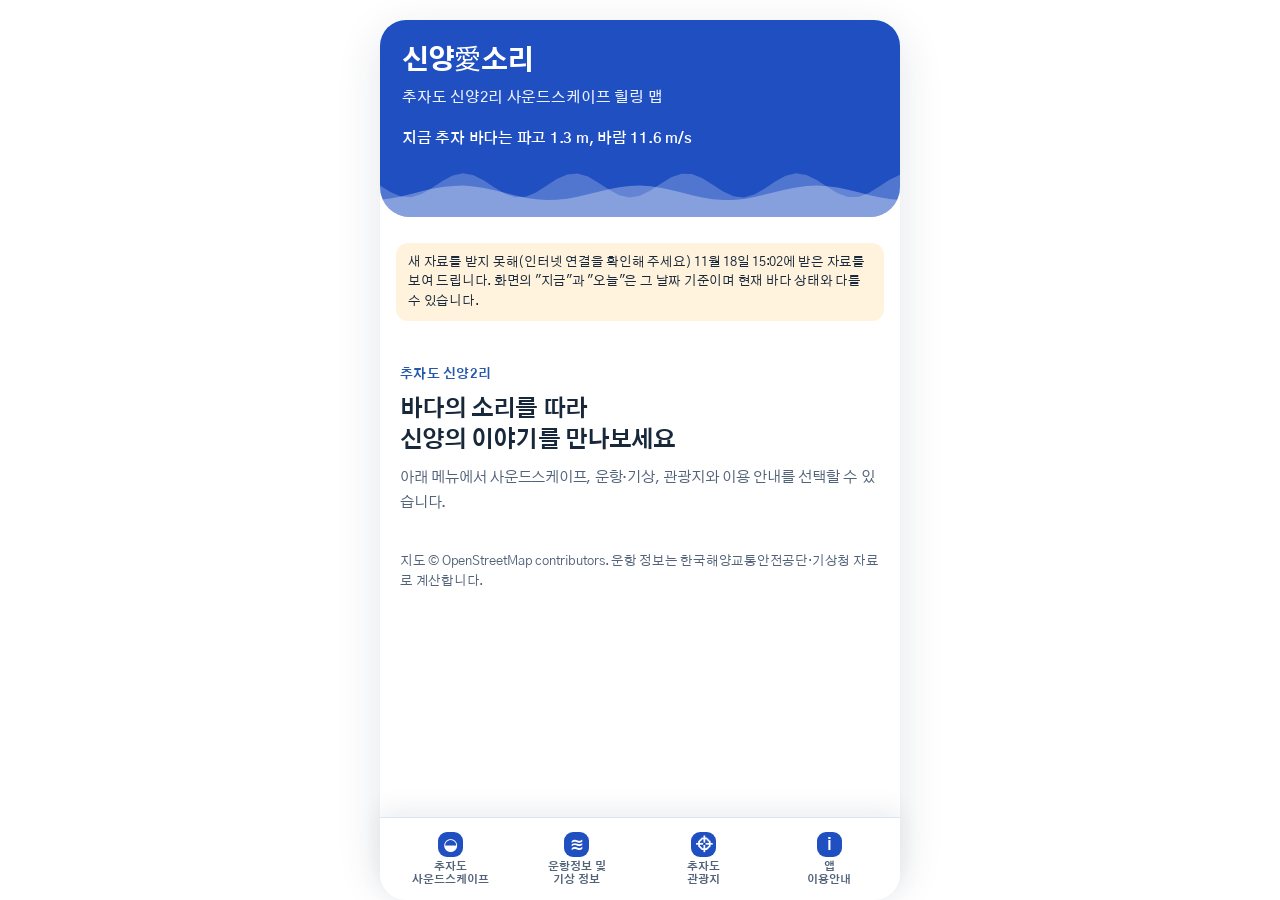
==== commit 1e064565: "운항정보: 운항 중인 두 척만 표시, 오늘 운항 여부 칸 반영 Co-Authored-By: Claude Fable 5.2 <noreply@anthropic.com> Claude-S" ====
--- a/index.html
+++ b/index.html
@@ -124,6 +124,14 @@
 .sched div{min-width:0}
 .sched em{font-style:normal;color:var(--muted);font-size:12px;display:block}
 .pill{font-size:12px;font-weight:600;border-radius:999px;padding:2px 9px;white-space:nowrap;background:var(--none);color:var(--muted)}
+.shipnow{list-style:none;margin:0;padding:0;display:flex;flex-direction:column}
+.shipnow li{display:grid;grid-template-columns:1fr auto;gap:10px;align-items:center;padding:10px 0;border-top:1px solid var(--line)}
+.shipnow li:first-child{border-top:0}
+.shipnow b{display:block;font-size:16px}
+.shipnow span{display:block;font-size:12.5px;color:var(--muted)}
+.shipnow .why{color:var(--ink);font-size:13px;margin-top:2px}
+.shipnow .pill{font-size:13px;padding:4px 12px}
+.pill.warn{background:var(--warn);color:var(--surface)}
 .pill.ok{background:var(--ok);color:var(--surface)} .pill.go{background:var(--sea);color:var(--surface)} .pill.bad{background:var(--bad);color:var(--surface)}
 .wx{display:grid;grid-template-columns:repeat(auto-fit,minmax(120px,1fr));gap:8px}
 .wx div{background:var(--bg);border-radius:12px;padding:10px 12px;min-width:0}
@@ -698,6 +706,12 @@
 
   <div class="notice"><b>실제 운항 기록으로 계산합니다.</b> 한국해양교통안전공단이 공개한 2022년 12월부터 2026년 5월까지의 여객선 운항 기록과, 같은 공단의 운항 스케줄·실시간 풍속 자료를 썼습니다. 여기에 기상청 추자도 해양기상부이의 과거 파고·풍속을 날짜별로 맞붙여 확률을 냅니다.</div>
 
+  <section id="nowsec">
+    <h2>오늘 추자도 배가 다니나요?</h2>
+    <ul class="shipnow" id="shipnow"></ul>
+    <p class="hint" id="shipnownote"></p>
+  </section>
+
   <div class="seg" id="ships" role="group" aria-label="여객선 선택"></div>
 
   <section class="verdict" aria-live="polite">
@@ -786,11 +800,12 @@
 
 <script>
 (function(){
-  var D={"ships":[{"key":"santa","name":"산타모니카","route":"진도 ↔ 상추자 ↔ 제주","kind":"쾌속선","first":"2022-12-01","last":"2026-05-31","sail":3634,"ctrl":413,"off":1328,"mon":[[338,88],[212,36],[237,27],[376,26],[390,18],[314,8],[334,16],[348,12],[314,24],[285,28],[186,46],[300,84]],"dayrate":[[86,25],[59,10],[69,10],[112,10],[114,7],[85,3],[88,6],[88,4],[84,7],[79,8],[54,12],[84,24]],"cond":{"y1":[[56,26],[25,7],[12,1],[25,9]],"y0":[[151,27],[247,15],[234,9],[176,16]]},"ym":[["2022-12",114,38],["2023-01",110,30],["2023-02",24,0],["2023-03",83,5],["2023-04",110,10],["2023-05",112,8],["2023-06",108,2],["2023-07",116,4],["2023-08",116,4],["2023-09",112,4],["2023-10",112,4],["2023-11",94,20],["2023-12",98,18],["2024-01",116,30],["2024-02",102,12],["2024-03",66,10],["2024-04",104,0],["2024-05",110,2],["2024-06",106,6],["2024-07",106,6],["2024-08",114,4],["2024-09",102,14],["2024-10",98,10],["2024-11",92,26],["2024-12",88,28],["2025-01",112,28],["2025-02",86,24],["2025-03",58,12],["2025-04",106,10],["2025-05",110,8],["2025-06",100,0],["2025-07",112,6],["2025-08",118,4],["2025-09",100,6],["2025-10",75,14],["2026-03",30,0],["2026-04",56,6],["2026-05",58,0]],"strip":"[base64]","stripEnd":"2026-05-31","pts":[[1.1,7.0,0],[0.9,6.2,0],[1.8,10.2,1],[1.7,10.4,1],[1.1,9.2,0],[1.1,7.7,0],[0.6,5.4,0],[0.7,7.5,0],[1.8,9.7,1],[0.9,4.6,0],[1.7,8.5,1],[3.2,12.7,1],[1.0,1.9,0],[1.5,9.4,0],[2.1,13.1,1],[4.3,14.9,1],[1.5,5.9,0],[0.5,2.7,0],[2.0,10.7,1],[4.0,15.2,1],[2.4,11.4,1],[1.3,10.0,1],[1.0,7.6,0],[0.7,6.1,0],[1.0,5.9,0],[0.9,7.0,0],[1.0,8.4,0],[0.9,8.0,0],[1.1,8.3,0],[1.5,9.3,0],[0.3,5.5,0],[0.3,0.3,0],[2.5,12.0,1],[0.6,0.2,0],[1.1,4.7,0],[1.1,5.7,0],[0.7,7.8,0],[1.3,10.8,1],[2.6,11.1,1],[2.7,12.4,1],[1.0,6.2,0],[0.7,5.2,0],[1.5,8.8,1],[0.7,3.6,0],[0.7,4.7,0],[1.3,8.4,0],[3.6,16.5,1],[1.8,5.9,0],[0.8,5.8,0],[1.5,10.9,1],[2.0,7.9,1],[1.4,7.3,0],[1.4,7.3,0],[0.4,5.6,0],[1.7,9.6,0],[1.0,7.9,0],[0.8,5.8,0],[0.4,4.4,0],[0.4,3.9,0],[1.0,6.4,0],[0.4,2.9,1],[0.4,4.9,1],[1.8,6.8,0],[0.9,6.1,0],[1.0,2.7,0],[1.9,9.4,0],[1.0,5.8,0],[1.2,6.9,0],[0.6,6.7,0],[0.3,2.3,0],[0.7,7.0,0],[1.1,8.0,0],[0.6,5.0,0],[1.6,7.8,1],[1.2,7.4,0],[1.1,6.7,0],[1.0,8.0,0],[0.3,3.4,0],[0.2,2.8,0],[0.3,4.0,0],[0.6,5.6,0],[1.1,2.0,0],[2.8,10.2,1],[1.7,10.9,0],[1.5,3.3,0],[0.9,7.6,0],[1.0,5.3,0],[0.7,3.0,0],[1.2,8.5,0],[1.3,7.6,0],[0.7,5.6,0],[0.3,1.5,0],[0.4,4.7,0],[1.0,5.5,0],[0.9,8.8,0],[1.0,3.2,0],[0.8,7.5,0],[2.1,10.0,1],[2.8,8.4,1],[1.4,7.1,0],[1.4,9.5,0],[0.6,5.6,0],[0.6,3.1,0],[0.4,2.7,0],[0.5,5.0,0],[0.8,2.4,0],[0.6,3.5,0],[0.4,3.3,0],[1.0,7.2,1],[1.9,10.8,1],[1.3,4.2,0],[2.5,10.8,1],[0.3,3.2,0],[0.3,4.0,0],[0.5,0.5,0],[0.4,1.4,0],[0.4,3.5,0],[1.3,11.0,0],[1.5,3.7,0],[0.9,2.9,0],[0.3,1.3,0],[0.5,5.5,0],[0.6,6.6,0],[0.4,1.1,0],[0.2,2.8,0],[0.3,3.6,0],[0.6,5.4,0],[0.7,6.2,0],[0.5,1.4,0],[1.2,5.5,0],[0.7,3.6,0],[0.7,6.6,0],[0.4,4.0,0],[0.7,7.9,0],[0.4,4.0,0],[0.7,4.2,0],[0.6,6.2,0],[0.5,2.7,0],[0.4,4.0,0],[0.3,0.3,0],[0.3,3.6,0],[0.4,1.8,0],[0.3,2.2,0],[0.4,0.4,0],[0.4,6.1,0],[1.4,8.4,0],[0.8,5.2,0],[0.4,1.4,0],[0.8,7.8,0],[1.5,8.5,1],[1.4,5.5,0],[1.2,5.0,0],[1.3,8.8,0],[1.5,5.0,0],[1.1,2.1,0],[1.1,4.6,0],[0.8,4.5,0],[1.1,6.5,0],[1.1,3.7,0],[0.9,8.0,0],[1.3,4.5,0],[1.2,6.1,0],[1.2,7.0,0],[1.1,6.9,0],[1.4,8.1,0],[1.7,10.0,0],[2.7,11.6,1],[1.9,7.5,0],[1.1,5.9,0],[1.6,5.8,0],[0.5,2.2,0],[0.6,5.6,0],[1.4,10.1,0],[1.4,9.1,0],[1.3,6.7,0],[0.9,5.9,0],[0.6,3.1,0],[1.1,4.7,0],[1.4,6.2,0],[1.6,5.9,0],[1.2,5.1,0],[0.7,4.8,0],[0.6,5.8,0],[0.7,5.5,0],[1.1,7.1,0],[2.3,6.4,0],[1.5,6.5,0],[0.7,5.6,0],[0.9,4.8,0],[1.0,4.9,0],[2.3,13.7,1],[0.8,5.7,0],[0.7,2.8,0],[0.5,3.8,0],[0.7,4.7,0],[0.9,3.1,0],[0.5,2.5,0],[0.6,5.3,0],[0.3,1.6,0],[0.2,1.4,0],[0.6,7.1,0],[1.3,7.2,0],[1.3,9.2,0],[0.8,4.7,0],[0.5,4.9,0],[0.3,2.8,0],[0.3,5.5,0],[1.2,2.2,0],[0.9,7.4,0],[0.6,6.2,0],[0.8,7.7,0],[1.2,3.3,0],[0.6,3.3,0],[0.9,7.5,0],[0.8,3.1,0],[1.1,6.1,0],[1.1,5.1,0],[0.7,2.3,0],[0.5,4.1,0],[0.4,3.0,0],[0.3,4.3,0],[0.6,6.4,0],[0.5,5.0,0],[1.1,4.4,0],[0.4,0.7,0],[0.5,1.4,0],[0.4,3.9,0],[0.2,2.3,0],[1.4,9.3,0],[0.9,5.6,0],[0.8,6.6,0],[2.3,12.0,1],[1.3,9.0,0],[0.5,1.6,0],[0.6,4.2,0],[0.3,4.3,0],[0.4,4.7,0],[0.7,2.9,0],[0.7,8.0,0],[0.8,8.3,0],[1.1,8.7,0],[0.5,4.8,0],[2.0,9.3,1],[1.4,8.4,0],[0.8,4.6,0],[2.4,12.2,0],[1.3,5.7,0],[1.0,6.7,0],[1.0,6.3,0],[0.8,5.8,0],[1.0,4.4,0],[0.6,2.1,0],[0.6,6.4,0],[1.0,6.6,0],[0.4,3.4,0],[1.3,9.5,0],[1.2,3.5,0],[0.7,1.6,0],[0.3,0.8,0],[0.2,2.2,0],[0.3,1.7,0],[0.2,3.5,0],[1.1,10.6,0],[0.7,4.9,0],[0.4,3.8,0],[0.6,5.1,0],[0.2,0.3,0],[0.8,7.2,0],[0.7,4.0,0],[0.7,4.0,0],[0.6,3.7,0],[2.2,9.7,1],[2.4,8.4,0],[2.5,12.3,1],[1.4,10.0,0],[1.9,10.0,0],[0.8,4.8,0],[0.4,6.3,0],[2.7,12.0,1],[3.8,12.5,1],[1.0,7.1,0],[1.0,6.8,0],[0.4,1.9,0],[1.0,4.0,0],[2.6,11.7,1],[1.2,8.9,0],[0.5,3.8,0],[0.8,9.7,0],[1.3,8.3,0],[1.5,9.3,0],[2.0,10.9,0],[0.9,2.8,0],[0.8,6.2,0],[0.4,0.3,0],[0.3,2.9,0],[0.5,4.6,0],[0.3,2.3,0],[3.0,13.2,1],[1.2,2.6,0],[0.5,1.7,0],[1.3,3.3,0],[1.5,6.6,0],[1.0,6.3,0],[1.7,9.0,1],[0.7,3.3,0],[0.5,5.6,0],[1.6,10.1,1],[0.8,6.1,0],[1.1,5.1,0],[0.5,7.1,0],[1.0,8.3,0],[2.2,10.5,1],[1.0,7.9,0],[0.8,5.7,0],[3.1,14.9,1],[3.3,15.8,1],[1.4,7.5,1],[2.9,13.2,1],[2.6,13.4,1],[1.6,8.4,0],[1.0,6.9,0],[0.6,5.2,0],[1.2,7.2,0],[0.5,4.0,0],[0.3,3.2,0],[0.7,7.3,1],[1.3,3.2,0],[0.9,5.2,0],[1.9,8.7,0],[1.5,6.9,1],[2.1,9.4,1],[1.8,5.9,0],[1.6,8.4,0],[1.3,7.9,0],[2.1,11.8,0],[1.6,9.9,0],[1.6,10.3,0],[1.3,4.4,0],[1.7,6.1,0],[0.6,5.1,0],[0.5,2.3,0],[2.0,9.1,0],[0.8,4.9,0],[1.3,8.4,0],[2.4,12.2,1],[2.2,11.5,1],[2.0,10.3,1],[0.9,1.6,0],[0.9,1.9,0],[1.3,7.3,0],[0.9,0.3,0],[0.8,2.0,0],[0.4,0.0,0],[0.7,1.9,0],[1.3,1.6,0],[1.2,3.7,0],[0.6,0.0,0],[0.3,1.5,0],[0.3,5.5,0],[0.6,6.1,0],[1.3,4.8,0],[0.6,2.3,0],[0.5,2.5,0],[0.3,1.9,0],[0.8,3.8,0],[1.2,2.6,0],[0.5,1.6,0],[0.5,1.4,0],[0.3,0.0,0],[1.0,5.6,0],[0.9,1.9,0],[1.2,6.8,0],[2.2,12.1,0],[1.0,6.6,0],[0.5,3.3,0],[0.2,2.2,0],[0.3,3.7,0],[0.3,1.8,0],[1.9,12.1,0],[0.8,6.6,0],[0.9,5.0,0],[0.8,5.4,0],[0.5,3.1,0],[0.6,6.3,0],[0.9,4.7,0],[1.2,7.4,0],[2.0,10.2,0],[0.4,4.1,0],[1.1,6.8,0],[0.8,6.0,0],[0.8,6.1,0],[0.3,1.8,0],[0.2,1.8,1],[1.4,7.6,0],[1.2,9.1,0],[0.8,3.8,0],[0.4,3.3,0],[0.3,2.6,0],[0.4,7.1,0],[1.1,7.7,0],[0.7,6.5,0],[1.2,9.3,0],[1.0,5.0,0],[0.7,3.5,0],[0.8,7.5,0],[0.6,3.3,0],[0.3,3.5,0],[0.3,1.1,0],[0.6,6.7,0],[0.5,2.7,0],[0.2,0.2,0],[0.6,4.1,0],[0.4,2.6,0],[0.6,2.5,0],[0.3,4.3,0],[0.3,1.1,0],[0.3,2.9,0],[0.4,0.5,0],[0.5,4.5,0],[0.5,4.2,0],[0.5,3.9,0],[0.6,2.4,0],[0.3,3.4,0],[1.0,5.3,0],[0.8,8.6,1],[1.5,3.2,0],[1.2,3.7,0],[0.6,4.4,0],[0.5,2.8,0],[0.6,7.7,0],[0.6,6.8,0],[0.7,5.2,0],[2.2,9.0,1],[1.4,2.9,0],[2.0,10.1,1],[1.7,5.0,0],[1.0,5.5,0],[1.4,4.0,0],[1.7,11.0,0],[1.4,9.1,0],[1.5,8.9,0],[1.3,6.0,0],[1.1,0.5,1],[0.6,1.3,0],[0.5,4.3,0],[0.7,3.2,0],[0.8,5.5,0],[0.9,6.6,0],[1.6,10.8,0],[1.2,2.9,0],[1.4,7.9,0],[1.3,4.2,0],[0.9,5.8,0],[0.9,6.7,0],[0.6,3.8,0],[1.8,4.5,0],[3.1,5.7,1],[2.8,6.6,0],[1.8,6.9,0],[1.3,5.9,0],[0.7,5.4,0],[0.8,5.0,0],[1.3,5.6,0],[0.8,4.6,0],[0.6,2.4,0],[0.4,1.9,0],[0.4,5.1,0],[0.3,2.8,0],[0.2,1.4,0],[0.2,1.1,0],[0.3,4.2,0],[0.6,6.6,0],[0.9,6.3,0],[0.9,6.0,0],[0.8,5.7,0],[0.8,5.4,0],[0.6,6.1,0],[0.8,6.9,0],[0.9,7.8,0],[2.1,11.0,0],[1.0,2.9,0],[0.6,1.2,0],[0.3,2.0,0],[0.3,3.6,0],[1.7,8.2,1],[1.4,6.1,0],[0.9,6.3,0],[0.4,1.7,0],[0.4,0.9,0],[0.4,3.5,0],[0.7,4.8,0],[0.4,1.9,0],[0.5,3.6,0],[0.5,3.6,0],[0.4,5.7,0],[1.3,9.4,0],[0.8,7.1,0],[1.0,0.4,0],[0.7,4.1,0],[0.4,3.4,0],[2.3,11.1,0],[1.0,5.3,0],[0.7,5.5,0],[1.0,8.5,1],[1.8,8.9,0],[1.7,8.4,1],[2.3,11.9,1],[1.4,7.2,0],[0.4,5.4,0],[0.8,7.4,0],[0.9,7.3,0],[2.7,11.1,1],[1.5,8.2,0],[0.7,0.6,0],[1.6,8.4,0],[1.4,8.3,0],[1.3,6.4,0],[1.3,7.3,0],[1.3,6.8,0],[0.9,7.7,0],[0.9,5.7,0],[0.7,3.9,0],[1.6,7.0,0],[0.6,6.1,0],[0.5,3.6,0],[0.7,7.3,0],[1.0,7.2,0],[0.5,3.1,0],[1.5,9.1,0],[1.5,6.8,0],[1.0,9.9,1],[3.6,14.4,1],[2.1,10.5,0],[1.1,5.8,0],[1.4,10.1,0],[2.2,11.6,0],[1.6,10.0,1],[1.4,7.1,0],[1.0,7.9,0],[2.2,11.5,0],[1.0,8.0,0],[1.9,10.1,0],[1.4,11.2,1],[2.4,9.3,1],[1.4,7.1,0],[0.6,1.4,0],[1.3,9.2,0],[1.1,8.1,0],[1.0,6.9,0],[1.2,8.2,0],[0.8,7.4,0],[0.7,5.7,0],[0.5,5.3,0],[1.6,8.6,0],[0.8,8.2,0],[1.3,7.2,0],[1.9,10.2,1],[2.5,13.0,1],[1.1,5.9,0],[0.5,2.0,0],[1.2,7.5,0],[0.9,4.3,0],[0.7,3.7,0],[1.5,10.0,0],[3.4,14.1,1],[3.1,7.2,1],[3.1,13.4,1],[1.2,4.9,0],[0.4,4.8,0],[0.7,4.2,0],[1.1,7.1,0],[0.6,6.5,0],[1.3,9.8,0],[1.2,5.7,0],[0.6,2.1,0],[2.7,11.1,1],[1.1,6.3,0],[0.8,6.5,0],[0.8,7.6,0],[0.8,5.3,0],[2.3,10.5,1],[1.9,11.0,1],[0.6,4.5,0],[1.9,10.0,0],[0.6,2.4,0],[2.5,12.5,1],[2.7,11.7,1],[1.0,5.5,0],[1.2,6.0,0],[0.5,2.4,0],[2.7,11.0,1],[1.3,9.2,0],[0.7,3.4,0],[1.4,8.7,0],[0.9,5.2,0],[0.8,7.5,0],[2.3,10.6,1],[1.8,6.7,1],[2.3,12.3,1],[2.1,9.4,0],[1.3,7.1,0],[1.0,7.0,0],[0.9,4.3,0],[1.1,4.1,0],[1.8,10.5,1],[1.2,8.6,0],[1.1,5.7,0],[0.4,2.7,0],[0.2,2.7,0],[0.6,3.3,0],[0.4,3.5,0],[0.4,5.6,0],[0.8,5.4,0],[1.4,8.3,0],[1.8,7.3,0],[2.8,13.5,1],[3.2,12.4,1],[2.4,10.3,1],[0.6,1.1,0],[0.6,6.0,0],[2.5,16.4,1],[1.3,8.2,0],[3.1,12.9,1],[1.7,9.0,0],[3.5,16.2,1],[1.4,8.1,0],[0.7,6.7,0],[0.3,6.2,0],[1.2,8.0,0],[1.7,6.5,0],[0.6,1.3,0],[0.3,2.0,0],[0.2,3.6,0],[2.0,10.2,1],[1.8,10.2,1],[2.0,10.9,0],[1.3,9.0,0],[1.3,8.9,0],[1.2,7.9,0],[1.5,9.9,0],[2.0,10.7,0],[0.5,2.9,0],[0.9,4.9,0],[0.3,4.6,0],[0.6,2.3,0],[0.5,3.2,0],[0.8,3.5,0],[3.9,15.6,1],[4.1,15.8,1],[1.1,7.6,0],[2.2,7.4,0],[1.2,7.6,0],[1.1,4.3,0],[0.9,5.9,0],[0.8,6.1,0],[0.6,2.5,0],[1.7,4.9,0],[2.0,11.3,1],[1.0,6.8,0],[0.8,4.4,0],[0.5,1.1,0],[0.6,6.4,0],[1.0,5.1,0],[0.4,2.0,0],[1.3,6.9,0],[0.5,3.5,0],[0.3,4.0,0],[1.2,3.5,0],[0.4,5.1,0],[0.4,5.3,1],[0.4,0.4,0],[1.0,2.8,0],[1.9,12.3,1],[2.2,7.5,1],[1.6,3.8,0],[1.9,11.0,0],[1.2,7.1,0],[0.9,5.9,0],[0.6,4.6,0],[1.3,8.5,0],[1.0,9.7,0],[1.0,4.4,0],[0.5,1.9,0],[0.6,3.9,0],[0.2,0.5,0],[0.2,0.1,0],[0.3,4.8,0],[0.6,4.2,0],[0.5,3.0,0],[1.3,11.3,0],[0.7,5.3,0],[1.9,12.7,0],[0.7,2.2,0],[0.9,2.4,0],[0.4,4.0,0],[1.9,11.8,1],[1.1,4.4,0],[0.5,3.8,0],[0.6,3.3,0],[1.1,7.5,1],[0.5,5.3,0],[0.8,6.9,0],[0.6,5.4,0],[0.6,2.8,0],[0.8,0.9,1],[1.7,3.0,0],[0.9,3.4,0],[0.4,1.7,0],[0.3,1.1,0],[0.2,2.0,0],[0.3,6.2,0],[0.3,1.9,0],[0.4,3.4,0],[0.2,0.9,0],[0.6,7.5,0],[1.0,6.7,0],[0.6,6.7,0],[0.4,0.3,0],[0.4,4.5,0],[0.4,2.3,0],[0.4,2.8,0],[0.4,3.3,0],[0.5,1.7,0],[0.3,4.1,0],[0.3,0.8,0],[0.7,8.2,0],[1.2,5.4,0],[1.7,2.7,0],[1.3,4.2,0],[1.3,7.9,0],[0.7,2.1,0],[1.3,9.6,0],[1.8,9.7,0],[0.9,4.8,0],[0.5,4.1,0],[1.1,5.4,0],[0.8,5.9,0],[0.5,3.8,0],[0.3,3.6,0],[0.4,4.2,0],[0.4,2.3,0],[0.5,4.9,0],[0.5,5.6,0],[0.5,4.1,0],[0.5,5.0,0],[0.8,4.5,0],[0.5,0.2,0],[0.6,8.2,0],[1.9,12.0,0],[1.5,10.2,0],[2.7,9.7,1],[1.7,9.6,1],[0.7,4.6,0],[0.5,4.8,0],[0.9,2.6,0],[1.5,9.2,0],[0.9,5.7,0],[1.2,8.9,0],[0.9,4.7,0],[1.3,5.2,0],[1.2,4.9,0],[0.9,5.1,0],[0.5,4.8,0],[0.7,7.8,0],[1.2,10.5,0],[1.4,11.4,0],[0.8,6.9,0],[0.7,7.3,0],[1.1,10.1,0],[1.6,8.6,0],[0.9,6.1,0],[0.8,1.9,0],[0.9,8.8,0],[1.5,6.8,0],[1.2,7.1,0],[1.8,10.5,0],[1.9,4.2,0],[1.1,2.1,0],[1.0,5.4,0],[2.0,11.5,1],[1.1,5.4,0],[1.4,8.3,0],[1.2,8.2,0],[0.8,4.7,0],[0.5,0.4,0],[0.4,2.1,0],[0.4,3.4,0],[0.5,4.2,0],[0.5,5.2,0],[0.4,2.5,0],[0.8,3.2,0],[0.9,1.8,0],[0.8,3.4,0],[1.2,5.9,0],[0.5,0.8,0],[0.3,4.5,0],[0.5,2.5,0],[0.3,3.0,0],[0.5,1.4,0],[0.7,3.6,0],[0.5,4.3,0],[0.3,3.6,0],[0.6,2.0,0],[0.7,5.8,0],[1.1,3.0,0],[0.5,3.5,0],[1.0,7.2,0],[0.8,5.9,0],[1.2,9.3,0],[1.9,11.5,0],[2.1,8.7,0],[0.7,3.4,0],[0.6,7.6,0],[0.5,3.2,0],[0.8,6.6,0],[2.2,12.0,0],[1.6,7.6,0],[0.8,6.3,0],[2.6,11.8,1],[2.0,10.1,1],[1.6,5.7,0],[1.2,3.5,0],[0.8,3.5,0],[0.5,10.1,0],[0.7,6.8,0],[0.8,6.5,0],[0.4,1.4,0],[0.4,3.0,0],[0.3,2.2,0],[2.6,4.5,1],[1.3,6.0,0],[0.5,3.8,0],[0.5,2.8,0],[0.7,6.4,0],[1.0,7.3,0],[1.7,7.8,0],[2.2,10.2,0],[1.0,5.7,0],[0.3,3.1,0],[0.4,3.2,0],[0.8,5.8,0],[1.1,6.5,0],[2.6,14.1,0],[1.5,9.8,0],[2.1,9.4,1],[2.1,9.2,1],[2.1,9.4,1],[0.7,3.9,0],[0.4,3.8,0],[1.2,6.3,0],[0.5,4.5,0],[0.3,4.1,0],[0.3,3.1,0],[0.5,6.0,0],[1.5,10.2,0],[0.9,5.6,0],[0.7,4.1,0],[0.2,0.8,0],[0.5,3.8,0],[0.3,4.3,0],[0.9,7.9,0],[1.4,8.0,0],[0.3,1.7,0],[0.3,2.6,0],[1.7,7.7,1],[1.1,3.3,0],[1.4,7.9,0],[1.1,9.2,0],[0.5,1.2,0],[1.0,5.3,0],[0.9,1.9,0],[0.5,3.2,0],[1.1,8.0,0],[2.0,10.1,1],[1.6,8.4,0],[1.6,12.7,0],[0.9,7.1,0],[0.5,3.9,0],[1.0,5.0,0],[0.5,5.6,0],[1.0,7.5,0],[1.1,4.0,0],[1.0,2.7,0],[0.5,1.4,0],[0.3,2.8,0],[0.7,5.7,0],[0.4,3.7,0],[0.3,5.2,0],[1.0,5.2,0],[0.6,1.7,0],[1.4,7.0,0],[1.8,5.1,0],[0.5,1.4,0],[0.6,2.5,0],[0.3,2.8,0],[0.9,7.7,0],[0.4,3.6,0],[0.3,2.0,0],[0.4,4.1,0],[0.5,10.8,0],[0.3,1.4,0],[1.7,10.6,0],[0.5,2.0,0],[0.3,1.6,0],[0.3,0.6,0],[0.6,2.3,0],[0.8,4.1,0],[0.7,6.5,0],[0.8,8.8,0],[1.3,9.1,0],[1.2,10.1,0],[1.3,7.4,0],[1.5,11.9,0],[0.9,4.8,0],[0.6,5.0,0],[0.3,2.7,0],[0.2,0.8,0]]},{"key":"songlim","name":"송림블루오션","route":"제주 ↔ 추자 ↔ 완도","kind":"카페리","first":"2022-12-01","last":"2026-05-31","sail":1631,"ctrl":207,"off":359,"mon":[[156,40],[113,32],[157,17],[150,18],[197,11],[150,6],[135,17],[102,1],[100,8],[119,17],[114,18],[138,22]],"dayrate":[[78,20],[58,16],[78,9],[77,10],[99,6],[76,3],[70,10],[52,1],[50,5],[57,9],[54,8],[60,10]],"cond":{"y1":[[42,18],[19,6],[12,4],[21,7]],"y0":[[124,18],[203,12],[162,7],[124,11]]},"ym":[["2022-12",24,6],["2023-01",42,12],["2023-02",46,12],["2023-03",52,8],["2023-04",46,14],["2023-05",52,6],["2023-06",44,4],["2023-07",26,9],["2024-05",28,0],["2024-06",52,2],["2024-07",54,4],["2024-08",55,1],["2024-09",52,4],["2024-10",58,8],["2024-11",52,8],["2024-12",44,4],["2025-01",60,16],["2025-02",29,12],["2025-03",59,9],["2025-04",50,2],["2025-05",59,5],["2025-06",54,0],["2025-07",55,4],["2025-08",47,0],["2025-09",48,4],["2025-10",61,9],["2025-11",62,10],["2025-12",70,12],["2026-01",54,12],["2026-02",38,8],["2026-03",46,0],["2026-04",54,2],["2026-05",58,0]],"strip":"[base64]","stripEnd":"2026-05-31","pts":[[1.5,5.9,0],[0.5,2.7,0],[1.3,5.3,0],[2.0,10.7,1],[4.0,15.2,1],[2.4,11.4,1],[1.0,7.6,0],[0.7,6.1,0],[1.0,7.7,0],[1.0,5.9,0],[0.9,7.0,0],[1.0,8.4,0],[0.9,8.0,0],[1.1,8.3,0],[1.5,9.3,0],[0.6,4.7,0],[0.3,0.3,0],[2.5,12.0,1],[0.6,0.2,0],[1.1,4.7,0],[1.1,5.7,0],[0.6,4.3,0],[2.6,11.1,1],[2.7,12.4,1],[1.0,6.2,0],[0.6,5.0,0],[0.7,5.2,0],[1.5,8.8,1],[2.0,7.9,1],[1.4,7.3,0],[1.4,7.3,0],[0.4,5.6,0],[0.9,7.7,0],[1.0,7.9,0],[0.8,5.8,0],[0.4,4.4,0],[0.4,3.9,0],[1.0,6.4,0],[1.0,8.1,0],[1.5,6.2,1],[0.6,5.6,0],[0.7,7.9,0],[1.8,8.3,1],[1.2,4.3,0],[0.4,2.4,0],[0.6,4.0,0],[1.4,11.7,1],[1.2,9.1,1],[1.4,10.6,1],[0.7,3.3,0],[1.3,9.1,0],[2.1,11.5,1],[1.4,9.2,0],[0.5,0.9,0],[0.5,4.9,0],[0.5,2.4,0],[0.6,3.6,0],[0.3,2.2,0],[0.9,6.7,0],[0.5,1.6,0],[0.4,2.9,1],[0.4,4.9,1],[1.8,6.8,1],[0.9,6.1,0],[1.0,2.7,0],[1.0,5.8,0],[1.2,6.9,0],[0.6,6.7,0],[0.3,2.3,0],[0.7,7.0,0],[1.1,8.0,0],[1.6,7.8,1],[1.2,7.4,0],[1.1,6.7,0],[1.0,8.0,0],[0.3,3.4,0],[0.2,2.8,0],[0.6,5.6,0],[1.1,2.0,0],[2.8,10.2,1],[2.5,11.5,1],[0.9,7.6,0],[1.0,5.3,0],[0.7,3.0,0],[1.2,8.5,0],[0.7,5.6,0],[0.4,4.7,0],[1.0,5.5,0],[0.9,8.8,1],[2.1,10.0,1],[2.8,8.4,1],[1.4,7.1,0],[1.4,9.5,0],[0.6,5.6,0],[0.4,2.7,0],[0.5,5.0,0],[0.8,2.4,0],[0.6,3.5,0],[0.4,3.3,0],[0.7,7.0,0],[1.9,10.8,1],[2.5,10.8,1],[0.3,3.2,0],[0.5,0.5,0],[0.4,1.4,0],[0.4,3.5,0],[1.5,3.7,0],[0.9,2.9,0],[0.3,1.3,0],[0.5,5.5,0],[0.6,6.6,0],[0.4,1.1,0],[0.3,3.6,0],[0.6,5.4,0],[0.7,6.2,0],[0.5,1.4,0],[0.7,3.6,0],[0.7,6.6,0],[0.4,4.0,0],[0.7,7.9,0],[0.4,4.0,0],[0.7,4.2,0],[0.6,6.2,0],[0.5,2.7,0],[0.4,4.0,0],[0.3,0.3,0],[0.4,1.8,0],[0.3,2.2,0],[0.4,0.4,0],[0.4,6.1,0],[1.0,5.4,0],[0.4,1.4,0],[0.8,7.8,0],[1.5,8.5,1],[1.2,5.0,0],[1.1,2.1,0],[1.1,4.6,0],[0.8,4.5,0],[1.1,6.5,1],[1.3,5.5,0],[0.9,8.0,1],[1.3,4.5,0],[1.2,6.1,1],[1.2,7.0,0],[1.1,6.9,0],[2.7,11.6,1],[1.9,7.5,1],[1.1,5.9,0],[0.3,1.8,0],[0.2,1.8,0],[1.2,9.1,0],[0.8,3.8,0],[0.4,3.3,0],[0.3,2.6,0],[0.4,7.1,0],[1.2,9.3,0],[1.0,5.0,0],[0.7,3.5,0],[0.8,7.5,0],[0.6,3.3,0],[0.3,3.5,0],[0.3,1.1,0],[0.6,6.7,0],[0.5,2.7,0],[0.2,0.2,0],[0.7,6.1,0],[0.6,4.1,0],[0.4,2.6,0],[0.6,2.5,0],[0.3,4.3,0],[0.3,1.1,0],[0.3,2.9,1],[0.5,4.5,0],[0.5,4.2,0],[0.5,3.9,0],[0.6,2.4,0],[0.3,3.4,0],[0.4,1.3,0],[1.0,5.3,0],[1.5,3.2,0],[1.2,3.7,0],[0.6,4.4,0],[0.5,2.8,0],[0.6,7.7,0],[0.6,6.8,0],[0.7,5.2,0],[2.2,9.0,0],[1.4,2.9,0],[1.7,5.0,0],[1.4,4.0,0],[1.7,11.0,0],[1.4,9.1,0],[1.5,8.9,0],[1.3,6.0,0],[1.8,7.3,0],[1.1,0.5,0],[0.6,1.3,0],[0.5,4.3,0],[0.7,3.2,0],[0.8,5.5,0],[0.9,6.6,0],[1.2,8.0,0],[1.2,2.9,0],[1.4,7.9,0],[1.3,4.2,0],[0.9,5.8,0],[0.9,6.7,0],[0.6,3.8,0],[1.8,4.5,0],[3.1,5.7,1],[2.8,6.6,1],[1.8,6.9,0],[1.3,5.9,0],[0.7,5.4,0],[0.8,5.0,0],[1.3,5.6,0],[0.8,4.6,0],[0.6,2.4,0],[0.4,1.9,0],[0.4,5.1,0],[0.3,2.8,0],[0.2,1.4,0],[0.2,1.1,0],[0.3,4.2,0],[0.6,6.6,0],[0.9,6.3,0],[0.9,6.0,0],[0.8,5.7,0],[0.8,5.4,0],[0.6,6.1,0],[0.8,6.9,0],[0.9,7.8,0],[1.7,8.2,0],[1.0,2.9,0],[0.6,1.2,0],[0.3,2.0,0],[0.3,3.6,0],[1.4,6.1,0],[0.9,6.3,0],[0.4,1.7,0],[0.4,0.9,0],[0.4,3.5,0],[1.4,8.6,0],[0.7,4.8,0],[0.4,1.9,0],[0.5,3.6,0],[0.5,3.6,0],[0.4,5.7,0],[1.3,9.4,0],[0.8,7.1,0],[0.7,4.1,0],[0.4,3.4,0],[2.3,11.1,1],[1.0,5.3,0],[0.7,5.5,0],[1.0,8.5,0],[1.8,8.9,0],[1.7,8.4,0],[2.3,11.9,1],[1.4,7.2,0],[1.1,8.0,0],[0.8,7.4,0],[0.9,7.3,0],[1.5,8.2,0],[0.7,0.6,0],[1.6,8.4,0],[1.4,8.3,0],[1.3,6.4,0],[1.3,7.3,0],[1.3,6.8,0],[0.9,7.7,0],[0.9,5.7,0],[0.7,3.9,0],[1.6,7.0,0],[0.6,6.1,0],[0.5,3.6,0],[0.7,7.3,0],[1.0,7.2,0],[0.5,3.1,0],[0.9,9.3,0],[1.5,9.1,0],[1.5,6.8,0],[1.0,9.9,1],[3.6,14.4,1],[2.1,10.5,0],[1.1,5.8,0],[2.9,10.7,1],[2.2,11.6,1],[1.6,10.0,0],[1.4,7.1,0],[1.0,7.9,0],[2.2,11.5,0],[1.0,8.0,0],[1.4,11.2,1],[2.4,9.3,0],[1.4,7.1,0],[0.6,1.4,0],[1.3,9.2,0],[1.2,8.8,0],[1.1,8.1,0],[1.0,6.9,0],[1.2,8.2,0],[0.8,7.4,0],[0.7,5.7,0],[0.5,5.3,0],[0.8,8.2,0],[1.3,7.2,0],[1.1,5.9,0],[0.5,2.0,0],[1.2,7.5,0],[0.9,4.3,0],[0.7,3.7,0],[1.5,10.0,0],[2.7,12.6,1],[3.1,7.2,1],[3.1,13.4,1],[1.2,4.9,0],[0.4,4.8,0],[0.7,4.2,0],[1.1,7.1,0],[0.6,6.5,0],[1.3,9.8,0],[1.2,5.7,0],[0.6,2.1,0],[1.1,6.3,0],[0.8,6.5,0],[0.8,7.6,0],[0.8,5.3,0],[0.6,4.5,0],[1.9,10.0,0],[0.6,2.4,0],[2.5,12.5,1],[2.7,11.7,1],[1.0,5.5,0],[1.2,6.0,0],[0.5,2.4,0],[1.3,9.2,0],[0.7,3.4,0],[0.4,4.0,0],[1.4,8.7,0],[0.9,5.2,0],[0.8,7.5,0],[1.8,11.3,1],[2.3,10.6,1],[1.8,6.7,1],[2.3,12.3,1],[2.1,9.4,0],[1.3,7.1,0],[1.0,7.0,0],[0.9,4.3,0],[1.1,4.1,0],[1.8,10.5,1],[1.2,8.6,0],[1.1,5.7,0],[0.4,2.7,0],[0.2,2.7,0],[0.6,3.3,0],[0.4,3.5,0],[0.8,5.4,0],[1.4,8.3,0],[1.8,7.3,0],[2.8,13.5,1],[3.2,12.4,1],[2.4,10.3,1],[0.6,1.1,0],[0.6,6.0,0],[2.5,16.4,1],[1.3,8.2,0],[2.7,12.9,1],[3.1,12.9,1],[2.8,12.9,1],[1.7,9.0,0],[3.5,16.2,1],[1.4,8.1,0],[1.3,8.9,0],[1.2,7.9,0],[1.5,9.9,0],[2.0,10.7,0],[0.5,2.9,0],[0.9,4.9,0],[0.6,2.3,0],[0.5,3.2,0],[0.8,3.5,0],[3.9,15.6,1],[0.9,5.2,0],[1.4,8.8,0],[1.0,4.0,0],[0.6,5.5,0],[0.7,7.3,0],[0.5,5.6,0],[0.4,2.4,0],[0.8,8.9,0],[1.2,7.7,0],[3.4,16.1,1],[2.0,10.8,1],[2.2,9.5,0],[2.2,10.8,1],[1.4,7.0,0],[1.1,7.6,0],[2.2,7.4,0],[1.2,7.6,0],[1.1,4.3,0],[0.9,5.9,0],[0.8,6.1,0],[0.6,2.5,0],[2.0,11.3,1],[1.0,6.8,0],[0.8,4.4,0],[0.5,1.1,0],[0.6,6.4,0],[0.6,2.9,0],[1.0,5.1,0],[0.4,2.0,0],[1.3,6.9,0],[0.5,3.5,0],[0.3,4.0,0],[1.2,3.5,0],[0.4,5.1,0],[0.4,0.4,0],[1.0,2.8,0],[1.9,12.3,1],[2.2,7.5,1],[1.6,3.8,0],[1.2,7.1,0],[0.9,5.9,0],[0.6,4.6,0],[1.3,8.5,0],[1.0,9.7,0],[1.0,4.4,0],[0.6,3.9,0],[0.2,0.5,0],[0.2,0.1,0],[0.3,4.8,0],[0.6,4.2,0],[0.5,3.0,0],[1.3,11.3,0],[0.7,5.3,0],[1.9,12.7,1],[0.7,2.2,0],[0.9,2.4,0],[0.4,4.0,0],[0.3,3.1,0],[1.9,11.8,1],[1.1,4.4,0],[0.5,3.8,0],[0.6,3.3,0],[1.1,7.5,0],[0.5,5.3,0],[0.8,6.9,0],[0.6,5.4,0],[0.6,2.8,0],[0.8,7.5,0],[1.7,3.0,0],[0.9,3.4,0],[0.4,1.7,0],[0.3,1.1,0],[0.2,2.0,0],[0.3,6.2,0],[0.3,1.9,0],[0.4,3.4,0],[0.2,0.9,0],[0.6,7.5,0],[1.0,6.7,0],[0.6,6.7,0],[0.4,0.3,0],[0.4,4.5,0],[0.4,2.3,0],[0.4,2.8,0],[0.4,3.3,0],[0.5,1.7,0],[0.3,4.1,0],[0.7,8.2,0],[1.2,5.4,0],[1.7,2.7,0],[1.3,4.2,0],[1.3,7.9,0],[0.7,3.3,0],[0.7,2.1,0],[1.3,9.6,0],[0.9,4.8,0],[0.5,4.1,0],[1.1,5.4,0],[0.8,5.9,0],[0.3,3.6,0],[0.4,4.2,0],[0.4,2.3,0],[0.5,4.9,0],[0.5,5.6,0],[0.5,4.1,0],[0.5,5.0,0],[0.8,4.5,0],[0.5,0.2,0],[0.6,8.2,0],[1.9,12.0,0],[2.7,9.7,1],[1.7,9.6,1],[0.7,4.6,0],[0.5,4.8,0],[0.9,2.6,0],[1.0,9.5,0],[1.5,9.2,0],[0.9,5.7,0],[1.2,8.9,0],[0.9,4.7,0],[1.3,5.2,0],[1.2,4.9,0],[0.9,5.1,0],[0.7,7.8,0],[1.2,10.5,0],[1.4,11.4,1],[0.8,6.9,0],[0.7,7.3,0],[1.1,10.1,0],[1.6,8.6,0],[0.9,6.1,0],[0.8,1.9,0],[0.9,8.8,0],[1.5,6.8,0],[1.1,5.4,0],[1.4,8.3,0],[1.2,8.2,0],[0.8,4.7,0],[0.5,0.4,0],[0.4,2.1,0],[0.4,3.4,0],[0.5,4.2,0],[0.5,3.4,0],[0.5,5.2,0],[0.4,2.5,0],[0.8,3.2,0],[0.9,1.8,0],[0.8,3.4,0],[1.2,5.9,0],[0.5,0.8,0],[0.5,2.5,0],[0.3,3.0,0],[0.5,1.4,0],[0.7,3.6,0],[0.5,4.3,0],[0.3,3.6,0],[0.6,2.0,0],[0.7,5.8,0],[1.1,3.0,0],[0.5,3.5,0],[1.0,7.2,0],[0.8,5.9,0],[0.7,3.4,0],[0.6,7.6,0],[0.5,3.2,0],[1.2,8.1,0],[0.8,6.6,0],[0.8,6.3,0],[2.6,11.8,1],[2.0,10.1,1],[1.6,5.7,0],[0.8,3.5,0],[0.5,10.1,0],[0.7,6.8,0],[0.8,6.5,0],[0.4,1.4,0],[0.4,3.0,0],[0.3,2.2,0],[2.6,4.5,1],[1.3,6.0,0],[0.5,3.8,0],[0.5,2.8,0],[0.7,6.4,0],[1.0,7.3,0],[2.2,10.2,0],[1.0,5.7,0],[0.3,3.1,0],[0.4,3.2,0],[0.8,5.8,0],[2.2,10.7,0],[1.5,9.8,1],[2.1,9.4,0],[2.1,9.2,1],[2.1,9.4,1],[1.7,9.3,0],[1.9,7.7,0],[1.2,7.0,0],[1.2,7.9,0],[1.4,8.3,0],[1.1,8.5,0],[1.4,8.2,0],[0.7,5.6,0],[1.8,10.2,0],[1.2,9.2,1],[1.2,7.8,0],[1.0,5.7,0],[0.8,7.1,0],[0.9,3.8,0],[1.1,8.7,0],[1.7,12.4,0],[1.2,9.2,0],[1.6,8.6,0],[1.4,10.7,0],[1.1,7.3,0],[1.5,8.7,0],[0.8,7.5,0],[0.5,5.7,0],[1.8,11.5,1],[1.5,5.0,0],[0.7,6.2,0],[0.8,5.8,0],[0.4,2.9,0],[0.2,1.1,0],[0.6,3.7,0],[2.3,12.3,1],[1.3,4.7,0],[2.1,5.5,0],[0.4,5.1,0],[1.2,5.8,0],[1.1,7.1,0],[1.3,9.3,0],[2.0,11.6,1],[1.1,8.4,0],[1.5,8.3,0],[0.4,2.0,0],[1.5,8.2,0],[0.8,5.1,0],[1.6,6.9,0],[3.5,13.0,1],[0.7,3.5,0],[1.2,9.8,0],[0.8,4.5,0],[0.6,3.3,0],[2.4,11.6,1],[1.1,4.1,0],[1.3,7.0,0],[2.6,13.3,1],[0.7,3.5,0],[0.4,1.6,0],[1.2,5.9,0],[1.2,7.9,0],[2.8,13.7,1],[1.7,10.2,0],[0.7,6.9,0],[1.1,9.1,0],[1.1,4.5,0],[1.8,10.0,0],[0.6,2.3,0],[3.8,13.8,1],[1.2,4.4,0],[1.9,7.4,0],[3.0,8.1,1],[0.5,5.6,0],[0.6,4.7,0],[2.3,10.9,1],[0.6,2.4,0],[0.5,3.2,0],[0.5,4.9,0],[1.8,9.6,1],[1.4,7.0,0],[1.0,7.9,0],[0.8,4.7,0],[0.5,4.1,0],[1.5,10.1,0],[0.9,5.2,0],[1.1,7.8,0],[1.0,4.4,0],[0.4,3.5,0],[1.3,7.6,0],[1.0,4.0,0],[0.6,3.8,0],[0.7,3.9,0],[0.4,3.8,0],[0.9,2.2,0],[1.2,6.3,0],[0.5,4.5,0],[0.3,4.1,0],[0.3,3.1,0],[0.5,6.0,0],[1.5,10.2,0],[0.9,5.6,0],[0.2,0.8,0],[0.5,3.8,0],[0.3,4.3,0],[0.9,7.9,0],[1.4,8.0,0],[0.7,2.4,0],[0.3,1.7,0],[0.3,2.6,0],[1.7,7.7,1],[1.1,3.3,0],[1.4,7.9,0],[1.1,9.2,0],[0.5,1.2,0],[1.0,5.3,0],[0.9,1.9,0],[0.5,3.2,0],[1.1,8.0,0],[1.0,2.6,0],[1.6,8.4,0],[1.6,12.7,0],[0.9,7.1,0],[0.5,3.9,0],[1.0,5.0,0],[0.5,5.6,0],[1.1,4.0,0],[1.0,2.7,0],[0.5,1.4,0],[0.3,2.8,0],[0.7,5.7,0],[0.4,3.7,0],[0.3,5.2,0],[1.0,5.2,0],[0.6,1.7,0],[1.4,7.0,0],[1.8,5.1,0],[0.5,1.4,0],[0.6,2.5,0],[0.3,2.8,0],[0.9,7.7,0],[0.4,3.6,0],[0.3,2.0,0],[0.4,4.1,0],[0.5,10.8,0],[1.7,10.6,0],[0.5,2.0,0],[0.3,1.6,0],[0.3,0.6,0],[0.6,2.3,0],[0.8,4.1,0],[0.7,6.5,0],[0.8,8.8,0],[1.3,9.1,0],[1.2,10.1,0],[1.3,7.4,0],[1.5,11.9,0],[1.2,9.5,0],[0.6,5.0,0],[0.3,2.7,0],[0.2,0.8,0]]},{"key":"queen","name":"퀸스타2호","route":"제주 ↔ 추자 ↔ 우수영","kind":"쾌속선","first":"2022-12-01","last":"2024-04-07","sail":824,"ctrl":178,"off":170,"mon":[[120,42],[92,25],[110,26],[52,10],[52,6],[58,8],[60,6],[58,6],[37,3],[64,8],[54,16],[67,22]],"dayrate":[[61,21],[51,15],[57,15],[31,8],[28,4],[29,4],[30,3],[30,3],[21,2],[30,4],[27,8],[34,11]],"cond":{"y1":[[45,19],[25,13],[10,5],[13,2]],"y0":[[91,24],[80,11],[76,3],[60,9]]},"ym":[["2022-12",11,0],["2023-01",60,20],["2023-02",51,11],["2023-03",59,10],["2023-04",41,9],["2023-05",52,6],["2023-06",58,8],["2023-07",60,6],["2023-08",58,6],["2023-09",37,3],["2023-10",64,8],["2023-11",54,16],["2023-12",56,22],["2024-01",60,22],["2024-02",41,14],["2024-03",51,16],["2024-04",11,1]],"strip":"[base64]","stripEnd":"2024-04-07","pts":[[1.0,7.6,0],[0.7,6.1,0],[1.0,7.7,0],[1.0,5.9,0],[0.9,7.0,0],[1.0,8.4,0],[0.9,8.0,0],[1.1,8.3,0],[1.5,9.3,1],[0.6,4.7,0],[0.3,5.5,0],[0.3,0.3,0],[2.5,12.0,1],[0.6,0.2,0],[1.1,4.7,0],[1.1,5.7,0],[0.7,7.8,0],[1.3,10.8,1],[2.6,11.1,1],[2.7,12.4,1],[1.0,6.2,0],[0.6,5.0,0],[0.7,5.2,0],[1.5,8.8,1],[0.7,3.6,0],[0.7,4.7,0],[1.3,8.4,0],[3.6,16.5,1],[1.8,5.9,0],[0.8,5.8,0],[1.5,10.9,1],[2.0,7.9,1],[1.4,7.3,0],[1.4,7.3,0],[0.4,5.6,0],[0.9,7.7,0],[1.7,9.6,0],[1.0,7.9,0],[0.8,5.8,0],[0.4,4.4,0],[0.4,3.9,0],[1.0,6.4,0],[0.9,7.0,1],[1.5,6.2,0],[0.6,5.6,0],[0.7,7.9,0],[1.3,7.3,0],[1.8,8.3,1],[1.2,4.3,0],[1.0,4.3,0],[0.4,2.4,0],[0.6,4.0,0],[1.4,11.7,1],[1.2,9.1,0],[1.4,10.6,1],[0.7,3.3,0],[0.7,5.5,0],[1.3,9.1,1],[2.1,11.5,1],[1.4,9.2,0],[0.5,0.9,0],[0.5,4.9,0],[0.5,2.4,0],[1.6,9.7,1],[0.6,3.6,0],[0.3,2.2,0],[1.3,4.4,0],[0.5,1.6,0],[0.4,2.9,0],[0.4,4.9,1],[1.8,6.8,1],[0.9,6.1,0],[1.0,2.7,0],[1.9,9.4,0],[1.0,5.8,0],[1.2,6.9,0],[0.6,6.7,0],[0.3,2.3,0],[0.7,7.0,0],[0.6,5.0,1],[1.6,7.8,1],[1.2,7.4,0],[1.1,6.7,0],[1.0,8.0,0],[0.3,3.4,0],[0.2,2.8,0],[0.3,4.0,0],[0.6,5.6,0],[1.1,2.0,0],[2.8,10.2,1],[1.7,10.9,1],[2.5,11.5,1],[1.5,3.3,0],[0.9,7.6,0],[1.0,5.3,0],[0.7,3.0,0],[1.2,8.5,0],[1.3,7.6,0],[0.3,1.5,0],[0.4,4.7,0],[1.0,5.5,0],[0.9,8.8,1],[1.0,3.2,0],[0.8,7.5,0],[2.1,10.0,1],[2.8,8.4,1],[0.4,2.7,0],[0.5,5.0,0],[0.8,2.4,0],[0.6,3.5,0],[0.4,3.3,0],[0.7,7.0,0],[1.9,10.8,1],[1.3,4.2,1],[2.5,10.8,1],[0.3,4.0,0],[0.5,0.5,0],[0.4,1.4,0],[0.4,3.5,0],[1.3,11.0,1],[1.5,3.7,0],[0.9,2.9,0],[0.3,1.3,0],[0.5,5.5,0],[0.6,6.6,0],[0.2,2.8,0],[0.3,3.6,0],[0.6,5.4,0],[0.7,6.2,0],[0.5,1.4,0],[1.2,5.5,0],[0.7,3.6,0],[0.7,6.6,0],[0.4,4.0,0],[0.7,7.9,0],[0.4,4.0,0],[0.5,5.2,0],[0.7,4.2,0],[0.6,6.2,0],[0.5,2.7,0],[0.4,4.0,0],[0.3,0.3,0],[0.3,3.6,0],[0.4,1.8,0],[0.3,2.2,0],[0.4,0.4,0],[0.4,6.1,0],[1.4,8.4,0],[1.0,5.4,0],[0.8,5.2,0],[0.4,1.4,0],[0.8,7.8,0],[1.5,8.5,1],[1.4,5.5,0],[1.3,8.8,1],[1.5,5.0,1],[1.1,2.1,0],[1.1,4.6,0],[0.8,4.5,0],[1.1,6.5,0],[1.3,5.5,0],[1.1,3.7,0],[0.9,8.0,0],[1.3,4.5,0],[1.2,6.1,0],[1.2,7.0,0],[1.1,6.9,0],[1.7,10.0,1],[2.7,11.6,1],[1.9,7.5,1],[1.1,5.9,0],[1.6,5.8,0],[1.0,6.7,0],[0.5,2.2,0],[0.6,5.6,0],[1.4,10.1,0],[1.4,9.1,0],[1.3,6.7,0],[0.9,5.9,0],[0.6,3.1,0],[1.1,4.7,0],[1.4,6.2,0],[1.6,5.9,0],[1.2,5.1,0],[0.7,4.8,0],[0.6,5.8,0],[0.7,5.5,0],[1.1,7.1,0],[2.3,6.4,1],[1.5,6.5,0],[0.7,5.6,0],[0.9,4.8,0],[1.0,4.9,0],[1.5,7.8,1],[2.3,13.7,1],[0.8,5.7,0],[0.7,2.8,0],[0.5,3.8,0],[0.7,4.7,0],[0.9,3.1,0],[0.7,5.3,0],[0.5,2.5,0],[0.6,5.3,0],[0.3,1.6,0],[0.2,1.4,0],[0.6,7.1,0],[1.3,7.2,0],[0.8,4.7,0],[0.5,4.9,0],[0.3,2.8,0],[0.3,5.5,0],[1.2,2.2,0],[0.9,7.4,0],[0.6,6.2,0],[0.8,7.7,0],[1.2,3.3,0],[0.6,3.3,0],[0.9,7.5,0],[0.5,5.0,0],[1.1,4.4,0],[0.4,0.7,0],[0.5,1.4,0],[0.4,3.9,0],[0.2,2.3,0],[0.8,8.3,0],[1.4,9.3,1],[0.9,5.6,0],[0.8,6.6,0],[2.3,12.0,1],[1.3,9.0,0],[0.5,1.6,0],[0.6,4.2,0],[0.3,4.3,0],[0.4,4.7,0],[0.7,2.9,0],[0.7,8.0,0],[0.8,8.3,0],[1.1,8.7,0],[0.5,4.8,0],[2.0,9.3,1],[1.4,8.4,0],[0.8,4.6,0],[2.4,12.2,1],[1.3,5.7,0],[1.0,6.7,0],[0.8,5.8,0],[1.0,4.4,0],[0.6,2.1,0],[0.6,6.4,0],[1.0,6.6,0],[0.4,3.4,0],[1.3,9.5,1],[1.2,3.5,0],[0.7,1.6,0],[0.3,0.8,0],[0.2,2.2,0],[0.3,1.7,0],[0.2,3.5,0],[1.1,10.6,1],[0.7,4.9,0],[0.4,3.8,0],[0.6,5.1,0],[0.2,0.3,0],[0.7,6.8,0],[0.8,7.2,0],[0.7,4.0,0],[0.7,4.0,0],[0.6,3.7,0],[2.2,9.7,1],[2.4,8.4,1],[2.5,12.3,1],[1.4,10.0,0],[1.9,10.0,1],[0.8,4.8,0],[0.5,4.2,0],[2.7,12.0,1],[3.8,12.5,1],[1.0,7.1,0],[1.0,6.8,0],[0.4,1.9,0],[0.3,1.7,0],[2.6,11.7,1],[1.2,8.9,0],[0.5,3.8,0],[0.8,9.7,0],[1.3,8.3,0],[1.5,9.3,1],[2.0,10.9,1],[0.9,2.8,0],[0.8,6.2,0],[0.4,0.3,0],[0.3,2.9,0],[0.5,4.6,0],[0.3,2.3,0],[3.0,13.2,1],[1.2,2.6,0],[0.5,1.7,0],[0.9,7.8,1],[1.3,3.3,0],[1.5,6.6,0],[1.0,6.3,0],[1.7,9.0,1],[0.7,3.3,0],[0.5,5.6,0],[1.6,10.1,1],[0.8,6.1,0],[1.1,5.1,0],[0.5,7.1,0],[1.0,8.3,1],[2.2,10.5,1],[1.0,7.9,0],[0.7,7.2,0],[0.8,5.7,0],[3.1,14.9,1],[3.3,15.8,1],[1.4,7.5,0],[2.9,13.2,1],[2.6,13.4,1],[1.6,8.4,1],[1.0,6.9,0],[0.6,5.2,0],[1.2,7.2,0],[0.5,4.0,0],[0.3,3.2,0],[1.3,3.2,0],[0.9,5.2,0],[1.9,8.7,1],[1.5,6.9,0],[3.0,14.5,1],[2.1,9.4,1],[1.6,8.4,0],[1.3,7.9,0],[2.1,11.8,1],[1.6,9.9,1],[1.6,10.3,1],[1.3,4.4,0],[1.7,6.1,0],[0.6,5.1,1],[2.7,13.8,1],[1.4,5.8,0],[1.1,9.0,0],[0.6,6.3,0],[0.7,5.4,0],[1.1,2.3,0],[0.4,0.0,0],[0.2,2.4,0],[0.2,3.1,0],[0.5,4.4,0],[1.4,7.3,0],[2.0,9.1,1],[0.8,4.9,0],[1.3,8.4,1],[2.4,12.2,1],[2.2,11.5,1],[2.0,10.3,1],[0.9,1.6,0],[0.9,1.9,0],[1.3,7.3,1],[0.8,2.0,0],[0.4,0.0,0],[0.7,1.9,0],[1.3,1.6,1],[1.2,0.0,0],[1.2,3.7,0],[0.6,0.0,0],[0.3,1.5,0]]}],"live":{"stations":[{"name":"제주여객선터미널","time":"2026-11-17T07:43","wind":6.0,"dir":83.4,"gust1":14.0,"gust10":15.9,"max":11.2,"oper":"좋음","sick":"나쁨","warn":"특보 없음","notices":["풍랑주의보 : 동해남부전해상, 남해동부안쪽먼바다"]},{"name":"제주항 서방파제","time":"2026-11-17T07:42","wind":12.1,"dir":82.6,"gust1":13.8,"gust10":15.2,"max":13.6,"oper":"좋음","sick":"나쁨","warn":"특보 없음","notices":["풍랑주의보 : 동해남부전해상, 남해동부안쪽먼바다"]},{"name":"완도여객선터미널","time":"2026-11-17T07:45","wind":7.3,"dir":73.8,"gust1":9.1,"gust10":9.1,"max":7.3,"oper":"나쁨","sick":"매우나쁨","warn":"{\"warn_list\": {}}","notices":["풍랑주의보 : 동해남부전해상, 남해동부안쪽먼바다"]}],"schedule":[{"t":"0800","ship":"산타모니카","frm":"진도","to":"제주","rt":"진도상추자-제주","se":"비운","st":"출항전","why":"기상악화"},{"t":"0800","ship":"송림블루오션","frm":"제주","to":"완도","rt":"제주추자도-완도","se":"통제","st":"출항전","why":"기상악화"},{"t":"1100","ship":"산타모니카","frm":"제주","to":"진도","rt":"진도상추자-제주","se":"비운","st":"출항전","why":"기상악화"},{"t":"1330","ship":"산타모니카","frm":"진도","to":"제주","rt":"진도상추자-제주","se":"비운","st":"출항전","why":"기상악화"},{"t":"1340","ship":"송림블루오션","frm":"완도","to":"제주","rt":"제주추자도-완도","se":"통제","st":"출항전","why":"기상악화"},{"t":"1620","ship":"산타모니카","frm":"제주","to":"진도","rt":"진도상추자-제주","se":"비운","st":"출항전","why":"기상악화"}],"date":"20261117","fetched":"2026-11-17 07:47","buoy":{"time":"2026-11-17T07:00","wh":2.1,"wd":57.0,"ws":10.6,"gst":13.5,"tw":18.3},"fc":[{"fc":"202611170500","ef":"202611170000","w1":"E","w2":"SE","s1":9.0,"s2":13.0,"wh1":1.5,"wh2":2.5,"wf":"흐리고 한때 비"},{"fc":"202611170500","ef":"202611171200","w1":"W","w2":"NW","s1":8.0,"s2":12.0,"wh1":1.0,"wh2":2.0,"wf":"흐리고 가끔 비"},{"fc":"202611170500","ef":"202611180000","w1":"NW","w2":"N","s1":9.0,"s2":13.0,"wh1":1.5,"wh2":2.5,"wf":"흐리고 가끔 비"},{"fc":"202611170500","ef":"202611181200","w1":"NW","w2":"N","s1":10.0,"s2":14.0,"wh1":2.0,"wh2":3.0,"wf":"흐리고 가끔 비"},{"fc":"202611170500","ef":"202611190000","w1":"NW","w2":"N","s1":10.0,"s2":15.0,"wh1":2.0,"wh2":3.5,"wf":"구름많고 한때 비"},{"fc":"202611170500","ef":"202611191200","w1":"NW","w2":"N","s1":10.0,"s2":15.0,"wh1":2.0,"wh2":3.5,"wf":"흐리고 한때 비"},{"fc":"202611170500","ef":"202611200000","w1":"NW","w2":"N","s1":10.0,"s2":15.0,"wh1":2.0,"wh2":3.5,"wf":"흐리고 가끔 비"},{"fc":"202611170500","ef":"202611201200","w1":"NW","w2":"N","s1":10.0,"s2":15.0,"wh1":2.0,"wh2":3.5,"wf":"구름많고 가끔 비"}]}};
+  var D={"ships":[{"key":"santa","name":"산타모니카","route":"진도 ↔ 상추자 ↔ 제주","kind":"쾌속선","first":"2022-12-01","last":"2026-05-31","sail":3634,"ctrl":413,"off":1328,"mon":[[338,88],[212,36],[237,27],[376,26],[390,18],[314,8],[334,16],[348,12],[314,24],[285,28],[186,46],[300,84]],"dayrate":[[86,25],[59,10],[69,10],[112,10],[114,7],[85,3],[88,6],[88,4],[84,7],[79,8],[54,12],[84,24]],"cond":{"y1":[[56,26],[25,7],[12,1],[25,9]],"y0":[[151,27],[247,15],[234,9],[176,16]]},"ym":[["2022-12",114,38],["2023-01",110,30],["2023-02",24,0],["2023-03",83,5],["2023-04",110,10],["2023-05",112,8],["2023-06",108,2],["2023-07",116,4],["2023-08",116,4],["2023-09",112,4],["2023-10",112,4],["2023-11",94,20],["2023-12",98,18],["2024-01",116,30],["2024-02",102,12],["2024-03",66,10],["2024-04",104,0],["2024-05",110,2],["2024-06",106,6],["2024-07",106,6],["2024-08",114,4],["2024-09",102,14],["2024-10",98,10],["2024-11",92,26],["2024-12",88,28],["2025-01",112,28],["2025-02",86,24],["2025-03",58,12],["2025-04",106,10],["2025-05",110,8],["2025-06",100,0],["2025-07",112,6],["2025-08",118,4],["2025-09",100,6],["2025-10",75,14],["2026-03",30,0],["2026-04",56,6],["2026-05",58,0]],"strip":"[base64]","stripEnd":"2026-05-31","pts":[[1.1,7.0,0],[0.9,6.2,0],[1.8,10.2,1],[1.7,10.4,1],[1.1,9.2,0],[1.1,7.7,0],[0.6,5.4,0],[0.7,7.5,0],[1.8,9.7,1],[0.9,4.6,0],[1.7,8.5,1],[3.2,12.7,1],[1.0,1.9,0],[1.5,9.4,0],[2.1,13.1,1],[4.3,14.9,1],[1.5,5.9,0],[0.5,2.7,0],[2.0,10.7,1],[4.0,15.2,1],[2.4,11.4,1],[1.3,10.0,1],[1.0,7.6,0],[0.7,6.1,0],[1.0,5.9,0],[0.9,7.0,0],[1.0,8.4,0],[0.9,8.0,0],[1.1,8.3,0],[1.5,9.3,0],[0.3,5.5,0],[0.3,0.3,0],[2.5,12.0,1],[0.6,0.2,0],[1.1,4.7,0],[1.1,5.7,0],[0.7,7.8,0],[1.3,10.8,1],[2.6,11.1,1],[2.7,12.4,1],[1.0,6.2,0],[0.7,5.2,0],[1.5,8.8,1],[0.7,3.6,0],[0.7,4.7,0],[1.3,8.4,0],[3.6,16.5,1],[1.8,5.9,0],[0.8,5.8,0],[1.5,10.9,1],[2.0,7.9,1],[1.4,7.3,0],[1.4,7.3,0],[0.4,5.6,0],[1.7,9.6,0],[1.0,7.9,0],[0.8,5.8,0],[0.4,4.4,0],[0.4,3.9,0],[1.0,6.4,0],[0.4,2.9,1],[0.4,4.9,1],[1.8,6.8,0],[0.9,6.1,0],[1.0,2.7,0],[1.9,9.4,0],[1.0,5.8,0],[1.2,6.9,0],[0.6,6.7,0],[0.3,2.3,0],[0.7,7.0,0],[1.1,8.0,0],[0.6,5.0,0],[1.6,7.8,1],[1.2,7.4,0],[1.1,6.7,0],[1.0,8.0,0],[0.3,3.4,0],[0.2,2.8,0],[0.3,4.0,0],[0.6,5.6,0],[1.1,2.0,0],[2.8,10.2,1],[1.7,10.9,0],[1.5,3.3,0],[0.9,7.6,0],[1.0,5.3,0],[0.7,3.0,0],[1.2,8.5,0],[1.3,7.6,0],[0.7,5.6,0],[0.3,1.5,0],[0.4,4.7,0],[1.0,5.5,0],[0.9,8.8,0],[1.0,3.2,0],[0.8,7.5,0],[2.1,10.0,1],[2.8,8.4,1],[1.4,7.1,0],[1.4,9.5,0],[0.6,5.6,0],[0.6,3.1,0],[0.4,2.7,0],[0.5,5.0,0],[0.8,2.4,0],[0.6,3.5,0],[0.4,3.3,0],[1.0,7.2,1],[1.9,10.8,1],[1.3,4.2,0],[2.5,10.8,1],[0.3,3.2,0],[0.3,4.0,0],[0.5,0.5,0],[0.4,1.4,0],[0.4,3.5,0],[1.3,11.0,0],[1.5,3.7,0],[0.9,2.9,0],[0.3,1.3,0],[0.5,5.5,0],[0.6,6.6,0],[0.4,1.1,0],[0.2,2.8,0],[0.3,3.6,0],[0.6,5.4,0],[0.7,6.2,0],[0.5,1.4,0],[1.2,5.5,0],[0.7,3.6,0],[0.7,6.6,0],[0.4,4.0,0],[0.7,7.9,0],[0.4,4.0,0],[0.7,4.2,0],[0.6,6.2,0],[0.5,2.7,0],[0.4,4.0,0],[0.3,0.3,0],[0.3,3.6,0],[0.4,1.8,0],[0.3,2.2,0],[0.4,0.4,0],[0.4,6.1,0],[1.4,8.4,0],[0.8,5.2,0],[0.4,1.4,0],[0.8,7.8,0],[1.5,8.5,1],[1.4,5.5,0],[1.2,5.0,0],[1.3,8.8,0],[1.5,5.0,0],[1.1,2.1,0],[1.1,4.6,0],[0.8,4.5,0],[1.1,6.5,0],[1.1,3.7,0],[0.9,8.0,0],[1.3,4.5,0],[1.2,6.1,0],[1.2,7.0,0],[1.1,6.9,0],[1.4,8.1,0],[1.7,10.0,0],[2.7,11.6,1],[1.9,7.5,0],[1.1,5.9,0],[1.6,5.8,0],[0.5,2.2,0],[0.6,5.6,0],[1.4,10.1,0],[1.4,9.1,0],[1.3,6.7,0],[0.9,5.9,0],[0.6,3.1,0],[1.1,4.7,0],[1.4,6.2,0],[1.6,5.9,0],[1.2,5.1,0],[0.7,4.8,0],[0.6,5.8,0],[0.7,5.5,0],[1.1,7.1,0],[2.3,6.4,0],[1.5,6.5,0],[0.7,5.6,0],[0.9,4.8,0],[1.0,4.9,0],[2.3,13.7,1],[0.8,5.7,0],[0.7,2.8,0],[0.5,3.8,0],[0.7,4.7,0],[0.9,3.1,0],[0.5,2.5,0],[0.6,5.3,0],[0.3,1.6,0],[0.2,1.4,0],[0.6,7.1,0],[1.3,7.2,0],[1.3,9.2,0],[0.8,4.7,0],[0.5,4.9,0],[0.3,2.8,0],[0.3,5.5,0],[1.2,2.2,0],[0.9,7.4,0],[0.6,6.2,0],[0.8,7.7,0],[1.2,3.3,0],[0.6,3.3,0],[0.9,7.5,0],[0.8,3.1,0],[1.1,6.1,0],[1.1,5.1,0],[0.7,2.3,0],[0.5,4.1,0],[0.4,3.0,0],[0.3,4.3,0],[0.6,6.4,0],[0.5,5.0,0],[1.1,4.4,0],[0.4,0.7,0],[0.5,1.4,0],[0.4,3.9,0],[0.2,2.3,0],[1.4,9.3,0],[0.9,5.6,0],[0.8,6.6,0],[2.3,12.0,1],[1.3,9.0,0],[0.5,1.6,0],[0.6,4.2,0],[0.3,4.3,0],[0.4,4.7,0],[0.7,2.9,0],[0.7,8.0,0],[0.8,8.3,0],[1.1,8.7,0],[0.5,4.8,0],[2.0,9.3,1],[1.4,8.4,0],[0.8,4.6,0],[2.4,12.2,0],[1.3,5.7,0],[1.0,6.7,0],[1.0,6.3,0],[0.8,5.8,0],[1.0,4.4,0],[0.6,2.1,0],[0.6,6.4,0],[1.0,6.6,0],[0.4,3.4,0],[1.3,9.5,0],[1.2,3.5,0],[0.7,1.6,0],[0.3,0.8,0],[0.2,2.2,0],[0.3,1.7,0],[0.2,3.5,0],[1.1,10.6,0],[0.7,4.9,0],[0.4,3.8,0],[0.6,5.1,0],[0.2,0.3,0],[0.8,7.2,0],[0.7,4.0,0],[0.7,4.0,0],[0.6,3.7,0],[2.2,9.7,1],[2.4,8.4,0],[2.5,12.3,1],[1.4,10.0,0],[1.9,10.0,0],[0.8,4.8,0],[0.4,6.3,0],[2.7,12.0,1],[3.8,12.5,1],[1.0,7.1,0],[1.0,6.8,0],[0.4,1.9,0],[1.0,4.0,0],[2.6,11.7,1],[1.2,8.9,0],[0.5,3.8,0],[0.8,9.7,0],[1.3,8.3,0],[1.5,9.3,0],[2.0,10.9,0],[0.9,2.8,0],[0.8,6.2,0],[0.4,0.3,0],[0.3,2.9,0],[0.5,4.6,0],[0.3,2.3,0],[3.0,13.2,1],[1.2,2.6,0],[0.5,1.7,0],[1.3,3.3,0],[1.5,6.6,0],[1.0,6.3,0],[1.7,9.0,1],[0.7,3.3,0],[0.5,5.6,0],[1.6,10.1,1],[0.8,6.1,0],[1.1,5.1,0],[0.5,7.1,0],[1.0,8.3,0],[2.2,10.5,1],[1.0,7.9,0],[0.8,5.7,0],[3.1,14.9,1],[3.3,15.8,1],[1.4,7.5,1],[2.9,13.2,1],[2.6,13.4,1],[1.6,8.4,0],[1.0,6.9,0],[0.6,5.2,0],[1.2,7.2,0],[0.5,4.0,0],[0.3,3.2,0],[0.7,7.3,1],[1.3,3.2,0],[0.9,5.2,0],[1.9,8.7,0],[1.5,6.9,1],[2.1,9.4,1],[1.8,5.9,0],[1.6,8.4,0],[1.3,7.9,0],[2.1,11.8,0],[1.6,9.9,0],[1.6,10.3,0],[1.3,4.4,0],[1.7,6.1,0],[0.6,5.1,0],[0.5,2.3,0],[2.0,9.1,0],[0.8,4.9,0],[1.3,8.4,0],[2.4,12.2,1],[2.2,11.5,1],[2.0,10.3,1],[0.9,1.6,0],[0.9,1.9,0],[1.3,7.3,0],[0.9,0.3,0],[0.8,2.0,0],[0.4,0.0,0],[0.7,1.9,0],[1.3,1.6,0],[1.2,3.7,0],[0.6,0.0,0],[0.3,1.5,0],[0.3,5.5,0],[0.6,6.1,0],[1.3,4.8,0],[0.6,2.3,0],[0.5,2.5,0],[0.3,1.9,0],[0.8,3.8,0],[1.2,2.6,0],[0.5,1.6,0],[0.5,1.4,0],[0.3,0.0,0],[1.0,5.6,0],[0.9,1.9,0],[1.2,6.8,0],[2.2,12.1,0],[1.0,6.6,0],[0.5,3.3,0],[0.2,2.2,0],[0.3,3.7,0],[0.3,1.8,0],[1.9,12.1,0],[0.8,6.6,0],[0.9,5.0,0],[0.8,5.4,0],[0.5,3.1,0],[0.6,6.3,0],[0.9,4.7,0],[1.2,7.4,0],[2.0,10.2,0],[0.4,4.1,0],[1.1,6.8,0],[0.8,6.0,0],[0.8,6.1,0],[0.3,1.8,0],[0.2,1.8,1],[1.4,7.6,0],[1.2,9.1,0],[0.8,3.8,0],[0.4,3.3,0],[0.3,2.6,0],[0.4,7.1,0],[1.1,7.7,0],[0.7,6.5,0],[1.2,9.3,0],[1.0,5.0,0],[0.7,3.5,0],[0.8,7.5,0],[0.6,3.3,0],[0.3,3.5,0],[0.3,1.1,0],[0.6,6.7,0],[0.5,2.7,0],[0.2,0.2,0],[0.6,4.1,0],[0.4,2.6,0],[0.6,2.5,0],[0.3,4.3,0],[0.3,1.1,0],[0.3,2.9,0],[0.4,0.5,0],[0.5,4.5,0],[0.5,4.2,0],[0.5,3.9,0],[0.6,2.4,0],[0.3,3.4,0],[1.0,5.3,0],[0.8,8.6,1],[1.5,3.2,0],[1.2,3.7,0],[0.6,4.4,0],[0.5,2.8,0],[0.6,7.7,0],[0.6,6.8,0],[0.7,5.2,0],[2.2,9.0,1],[1.4,2.9,0],[2.0,10.1,1],[1.7,5.0,0],[1.0,5.5,0],[1.4,4.0,0],[1.7,11.0,0],[1.4,9.1,0],[1.5,8.9,0],[1.3,6.0,0],[1.1,0.5,1],[0.6,1.3,0],[0.5,4.3,0],[0.7,3.2,0],[0.8,5.5,0],[0.9,6.6,0],[1.6,10.8,0],[1.2,2.9,0],[1.4,7.9,0],[1.3,4.2,0],[0.9,5.8,0],[0.9,6.7,0],[0.6,3.8,0],[1.8,4.5,0],[3.1,5.7,1],[2.8,6.6,0],[1.8,6.9,0],[1.3,5.9,0],[0.7,5.4,0],[0.8,5.0,0],[1.3,5.6,0],[0.8,4.6,0],[0.6,2.4,0],[0.4,1.9,0],[0.4,5.1,0],[0.3,2.8,0],[0.2,1.4,0],[0.2,1.1,0],[0.3,4.2,0],[0.6,6.6,0],[0.9,6.3,0],[0.9,6.0,0],[0.8,5.7,0],[0.8,5.4,0],[0.6,6.1,0],[0.8,6.9,0],[0.9,7.8,0],[2.1,11.0,0],[1.0,2.9,0],[0.6,1.2,0],[0.3,2.0,0],[0.3,3.6,0],[1.7,8.2,1],[1.4,6.1,0],[0.9,6.3,0],[0.4,1.7,0],[0.4,0.9,0],[0.4,3.5,0],[0.7,4.8,0],[0.4,1.9,0],[0.5,3.6,0],[0.5,3.6,0],[0.4,5.7,0],[1.3,9.4,0],[0.8,7.1,0],[1.0,0.4,0],[0.7,4.1,0],[0.4,3.4,0],[2.3,11.1,0],[1.0,5.3,0],[0.7,5.5,0],[1.0,8.5,1],[1.8,8.9,0],[1.7,8.4,1],[2.3,11.9,1],[1.4,7.2,0],[0.4,5.4,0],[0.8,7.4,0],[0.9,7.3,0],[2.7,11.1,1],[1.5,8.2,0],[0.7,0.6,0],[1.6,8.4,0],[1.4,8.3,0],[1.3,6.4,0],[1.3,7.3,0],[1.3,6.8,0],[0.9,7.7,0],[0.9,5.7,0],[0.7,3.9,0],[1.6,7.0,0],[0.6,6.1,0],[0.5,3.6,0],[0.7,7.3,0],[1.0,7.2,0],[0.5,3.1,0],[1.5,9.1,0],[1.5,6.8,0],[1.0,9.9,1],[3.6,14.4,1],[2.1,10.5,0],[1.1,5.8,0],[1.4,10.1,0],[2.2,11.6,0],[1.6,10.0,1],[1.4,7.1,0],[1.0,7.9,0],[2.2,11.5,0],[1.0,8.0,0],[1.9,10.1,0],[1.4,11.2,1],[2.4,9.3,1],[1.4,7.1,0],[0.6,1.4,0],[1.3,9.2,0],[1.1,8.1,0],[1.0,6.9,0],[1.2,8.2,0],[0.8,7.4,0],[0.7,5.7,0],[0.5,5.3,0],[1.6,8.6,0],[0.8,8.2,0],[1.3,7.2,0],[1.9,10.2,1],[2.5,13.0,1],[1.1,5.9,0],[0.5,2.0,0],[1.2,7.5,0],[0.9,4.3,0],[0.7,3.7,0],[1.5,10.0,0],[3.4,14.1,1],[3.1,7.2,1],[3.1,13.4,1],[1.2,4.9,0],[0.4,4.8,0],[0.7,4.2,0],[1.1,7.1,0],[0.6,6.5,0],[1.3,9.8,0],[1.2,5.7,0],[0.6,2.1,0],[2.7,11.1,1],[1.1,6.3,0],[0.8,6.5,0],[0.8,7.6,0],[0.8,5.3,0],[2.3,10.5,1],[1.9,11.0,1],[0.6,4.5,0],[1.9,10.0,0],[0.6,2.4,0],[2.5,12.5,1],[2.7,11.7,1],[1.0,5.5,0],[1.2,6.0,0],[0.5,2.4,0],[2.7,11.0,1],[1.3,9.2,0],[0.7,3.4,0],[1.4,8.7,0],[0.9,5.2,0],[0.8,7.5,0],[2.3,10.6,1],[1.8,6.7,1],[2.3,12.3,1],[2.1,9.4,0],[1.3,7.1,0],[1.0,7.0,0],[0.9,4.3,0],[1.1,4.1,0],[1.8,10.5,1],[1.2,8.6,0],[1.1,5.7,0],[0.4,2.7,0],[0.2,2.7,0],[0.6,3.3,0],[0.4,3.5,0],[0.4,5.6,0],[0.8,5.4,0],[1.4,8.3,0],[1.8,7.3,0],[2.8,13.5,1],[3.2,12.4,1],[2.4,10.3,1],[0.6,1.1,0],[0.6,6.0,0],[2.5,16.4,1],[1.3,8.2,0],[3.1,12.9,1],[1.7,9.0,0],[3.5,16.2,1],[1.4,8.1,0],[0.7,6.7,0],[0.3,6.2,0],[1.2,8.0,0],[1.7,6.5,0],[0.6,1.3,0],[0.3,2.0,0],[0.2,3.6,0],[2.0,10.2,1],[1.8,10.2,1],[2.0,10.9,0],[1.3,9.0,0],[1.3,8.9,0],[1.2,7.9,0],[1.5,9.9,0],[2.0,10.7,0],[0.5,2.9,0],[0.9,4.9,0],[0.3,4.6,0],[0.6,2.3,0],[0.5,3.2,0],[0.8,3.5,0],[3.9,15.6,1],[4.1,15.8,1],[1.1,7.6,0],[2.2,7.4,0],[1.2,7.6,0],[1.1,4.3,0],[0.9,5.9,0],[0.8,6.1,0],[0.6,2.5,0],[1.7,4.9,0],[2.0,11.3,1],[1.0,6.8,0],[0.8,4.4,0],[0.5,1.1,0],[0.6,6.4,0],[1.0,5.1,0],[0.4,2.0,0],[1.3,6.9,0],[0.5,3.5,0],[0.3,4.0,0],[1.2,3.5,0],[0.4,5.1,0],[0.4,5.3,1],[0.4,0.4,0],[1.0,2.8,0],[1.9,12.3,1],[2.2,7.5,1],[1.6,3.8,0],[1.9,11.0,0],[1.2,7.1,0],[0.9,5.9,0],[0.6,4.6,0],[1.3,8.5,0],[1.0,9.7,0],[1.0,4.4,0],[0.5,1.9,0],[0.6,3.9,0],[0.2,0.5,0],[0.2,0.1,0],[0.3,4.8,0],[0.6,4.2,0],[0.5,3.0,0],[1.3,11.3,0],[0.7,5.3,0],[1.9,12.7,0],[0.7,2.2,0],[0.9,2.4,0],[0.4,4.0,0],[1.9,11.8,1],[1.1,4.4,0],[0.5,3.8,0],[0.6,3.3,0],[1.1,7.5,1],[0.5,5.3,0],[0.8,6.9,0],[0.6,5.4,0],[0.6,2.8,0],[0.8,0.9,1],[1.7,3.0,0],[0.9,3.4,0],[0.4,1.7,0],[0.3,1.1,0],[0.2,2.0,0],[0.3,6.2,0],[0.3,1.9,0],[0.4,3.4,0],[0.2,0.9,0],[0.6,7.5,0],[1.0,6.7,0],[0.6,6.7,0],[0.4,0.3,0],[0.4,4.5,0],[0.4,2.3,0],[0.4,2.8,0],[0.4,3.3,0],[0.5,1.7,0],[0.3,4.1,0],[0.3,0.8,0],[0.7,8.2,0],[1.2,5.4,0],[1.7,2.7,0],[1.3,4.2,0],[1.3,7.9,0],[0.7,2.1,0],[1.3,9.6,0],[1.8,9.7,0],[0.9,4.8,0],[0.5,4.1,0],[1.1,5.4,0],[0.8,5.9,0],[0.5,3.8,0],[0.3,3.6,0],[0.4,4.2,0],[0.4,2.3,0],[0.5,4.9,0],[0.5,5.6,0],[0.5,4.1,0],[0.5,5.0,0],[0.8,4.5,0],[0.5,0.2,0],[0.6,8.2,0],[1.9,12.0,0],[1.5,10.2,0],[2.7,9.7,1],[1.7,9.6,1],[0.7,4.6,0],[0.5,4.8,0],[0.9,2.6,0],[1.5,9.2,0],[0.9,5.7,0],[1.2,8.9,0],[0.9,4.7,0],[1.3,5.2,0],[1.2,4.9,0],[0.9,5.1,0],[0.5,4.8,0],[0.7,7.8,0],[1.2,10.5,0],[1.4,11.4,0],[0.8,6.9,0],[0.7,7.3,0],[1.1,10.1,0],[1.6,8.6,0],[0.9,6.1,0],[0.8,1.9,0],[0.9,8.8,0],[1.5,6.8,0],[1.2,7.1,0],[1.8,10.5,0],[1.9,4.2,0],[1.1,2.1,0],[1.0,5.4,0],[2.0,11.5,1],[1.1,5.4,0],[1.4,8.3,0],[1.2,8.2,0],[0.8,4.7,0],[0.5,0.4,0],[0.4,2.1,0],[0.4,3.4,0],[0.5,4.2,0],[0.5,5.2,0],[0.4,2.5,0],[0.8,3.2,0],[0.9,1.8,0],[0.8,3.4,0],[1.2,5.9,0],[0.5,0.8,0],[0.3,4.5,0],[0.5,2.5,0],[0.3,3.0,0],[0.5,1.4,0],[0.7,3.6,0],[0.5,4.3,0],[0.3,3.6,0],[0.6,2.0,0],[0.7,5.8,0],[1.1,3.0,0],[0.5,3.5,0],[1.0,7.2,0],[0.8,5.9,0],[1.2,9.3,0],[1.9,11.5,0],[2.1,8.7,0],[0.7,3.4,0],[0.6,7.6,0],[0.5,3.2,0],[0.8,6.6,0],[2.2,12.0,0],[1.6,7.6,0],[0.8,6.3,0],[2.6,11.8,1],[2.0,10.1,1],[1.6,5.7,0],[1.2,3.5,0],[0.8,3.5,0],[0.5,10.1,0],[0.7,6.8,0],[0.8,6.5,0],[0.4,1.4,0],[0.4,3.0,0],[0.3,2.2,0],[2.6,4.5,1],[1.3,6.0,0],[0.5,3.8,0],[0.5,2.8,0],[0.7,6.4,0],[1.0,7.3,0],[1.7,7.8,0],[2.2,10.2,0],[1.0,5.7,0],[0.3,3.1,0],[0.4,3.2,0],[0.8,5.8,0],[1.1,6.5,0],[2.6,14.1,0],[1.5,9.8,0],[2.1,9.4,1],[2.1,9.2,1],[2.1,9.4,1],[0.7,3.9,0],[0.4,3.8,0],[1.2,6.3,0],[0.5,4.5,0],[0.3,4.1,0],[0.3,3.1,0],[0.5,6.0,0],[1.5,10.2,0],[0.9,5.6,0],[0.7,4.1,0],[0.2,0.8,0],[0.5,3.8,0],[0.3,4.3,0],[0.9,7.9,0],[1.4,8.0,0],[0.3,1.7,0],[0.3,2.6,0],[1.7,7.7,1],[1.1,3.3,0],[1.4,7.9,0],[1.1,9.2,0],[0.5,1.2,0],[1.0,5.3,0],[0.9,1.9,0],[0.5,3.2,0],[1.1,8.0,0],[2.0,10.1,1],[1.6,8.4,0],[1.6,12.7,0],[0.9,7.1,0],[0.5,3.9,0],[1.0,5.0,0],[0.5,5.6,0],[1.0,7.5,0],[1.1,4.0,0],[1.0,2.7,0],[0.5,1.4,0],[0.3,2.8,0],[0.7,5.7,0],[0.4,3.7,0],[0.3,5.2,0],[1.0,5.2,0],[0.6,1.7,0],[1.4,7.0,0],[1.8,5.1,0],[0.5,1.4,0],[0.6,2.5,0],[0.3,2.8,0],[0.9,7.7,0],[0.4,3.6,0],[0.3,2.0,0],[0.4,4.1,0],[0.5,10.8,0],[0.3,1.4,0],[1.7,10.6,0],[0.5,2.0,0],[0.3,1.6,0],[0.3,0.6,0],[0.6,2.3,0],[0.8,4.1,0],[0.7,6.5,0],[0.8,8.8,0],[1.3,9.1,0],[1.2,10.1,0],[1.3,7.4,0],[1.5,11.9,0],[0.9,4.8,0],[0.6,5.0,0],[0.3,2.7,0],[0.2,0.8,0]]},{"key":"songlim","name":"송림블루오션","route":"제주 ↔ 추자 ↔ 완도","kind":"카페리","first":"2022-12-01","last":"2026-05-31","sail":1631,"ctrl":207,"off":359,"mon":[[156,40],[113,32],[157,17],[150,18],[197,11],[150,6],[135,17],[102,1],[100,8],[119,17],[114,18],[138,22]],"dayrate":[[78,20],[58,16],[78,9],[77,10],[99,6],[76,3],[70,10],[52,1],[50,5],[57,9],[54,8],[60,10]],"cond":{"y1":[[42,18],[19,6],[12,4],[21,7]],"y0":[[124,18],[203,12],[162,7],[124,11]]},"ym":[["2022-12",24,6],["2023-01",42,12],["2023-02",46,12],["2023-03",52,8],["2023-04",46,14],["2023-05",52,6],["2023-06",44,4],["2023-07",26,9],["2024-05",28,0],["2024-06",52,2],["2024-07",54,4],["2024-08",55,1],["2024-09",52,4],["2024-10",58,8],["2024-11",52,8],["2024-12",44,4],["2025-01",60,16],["2025-02",29,12],["2025-03",59,9],["2025-04",50,2],["2025-05",59,5],["2025-06",54,0],["2025-07",55,4],["2025-08",47,0],["2025-09",48,4],["2025-10",61,9],["2025-11",62,10],["2025-12",70,12],["2026-01",54,12],["2026-02",38,8],["2026-03",46,0],["2026-04",54,2],["2026-05",58,0]],"strip":"[base64]","stripEnd":"2026-05-31","pts":[[1.5,5.9,0],[0.5,2.7,0],[1.3,5.3,0],[2.0,10.7,1],[4.0,15.2,1],[2.4,11.4,1],[1.0,7.6,0],[0.7,6.1,0],[1.0,7.7,0],[1.0,5.9,0],[0.9,7.0,0],[1.0,8.4,0],[0.9,8.0,0],[1.1,8.3,0],[1.5,9.3,0],[0.6,4.7,0],[0.3,0.3,0],[2.5,12.0,1],[0.6,0.2,0],[1.1,4.7,0],[1.1,5.7,0],[0.6,4.3,0],[2.6,11.1,1],[2.7,12.4,1],[1.0,6.2,0],[0.6,5.0,0],[0.7,5.2,0],[1.5,8.8,1],[2.0,7.9,1],[1.4,7.3,0],[1.4,7.3,0],[0.4,5.6,0],[0.9,7.7,0],[1.0,7.9,0],[0.8,5.8,0],[0.4,4.4,0],[0.4,3.9,0],[1.0,6.4,0],[1.0,8.1,0],[1.5,6.2,1],[0.6,5.6,0],[0.7,7.9,0],[1.8,8.3,1],[1.2,4.3,0],[0.4,2.4,0],[0.6,4.0,0],[1.4,11.7,1],[1.2,9.1,1],[1.4,10.6,1],[0.7,3.3,0],[1.3,9.1,0],[2.1,11.5,1],[1.4,9.2,0],[0.5,0.9,0],[0.5,4.9,0],[0.5,2.4,0],[0.6,3.6,0],[0.3,2.2,0],[0.9,6.7,0],[0.5,1.6,0],[0.4,2.9,1],[0.4,4.9,1],[1.8,6.8,1],[0.9,6.1,0],[1.0,2.7,0],[1.0,5.8,0],[1.2,6.9,0],[0.6,6.7,0],[0.3,2.3,0],[0.7,7.0,0],[1.1,8.0,0],[1.6,7.8,1],[1.2,7.4,0],[1.1,6.7,0],[1.0,8.0,0],[0.3,3.4,0],[0.2,2.8,0],[0.6,5.6,0],[1.1,2.0,0],[2.8,10.2,1],[2.5,11.5,1],[0.9,7.6,0],[1.0,5.3,0],[0.7,3.0,0],[1.2,8.5,0],[0.7,5.6,0],[0.4,4.7,0],[1.0,5.5,0],[0.9,8.8,1],[2.1,10.0,1],[2.8,8.4,1],[1.4,7.1,0],[1.4,9.5,0],[0.6,5.6,0],[0.4,2.7,0],[0.5,5.0,0],[0.8,2.4,0],[0.6,3.5,0],[0.4,3.3,0],[0.7,7.0,0],[1.9,10.8,1],[2.5,10.8,1],[0.3,3.2,0],[0.5,0.5,0],[0.4,1.4,0],[0.4,3.5,0],[1.5,3.7,0],[0.9,2.9,0],[0.3,1.3,0],[0.5,5.5,0],[0.6,6.6,0],[0.4,1.1,0],[0.3,3.6,0],[0.6,5.4,0],[0.7,6.2,0],[0.5,1.4,0],[0.7,3.6,0],[0.7,6.6,0],[0.4,4.0,0],[0.7,7.9,0],[0.4,4.0,0],[0.7,4.2,0],[0.6,6.2,0],[0.5,2.7,0],[0.4,4.0,0],[0.3,0.3,0],[0.4,1.8,0],[0.3,2.2,0],[0.4,0.4,0],[0.4,6.1,0],[1.0,5.4,0],[0.4,1.4,0],[0.8,7.8,0],[1.5,8.5,1],[1.2,5.0,0],[1.1,2.1,0],[1.1,4.6,0],[0.8,4.5,0],[1.1,6.5,1],[1.3,5.5,0],[0.9,8.0,1],[1.3,4.5,0],[1.2,6.1,1],[1.2,7.0,0],[1.1,6.9,0],[2.7,11.6,1],[1.9,7.5,1],[1.1,5.9,0],[0.3,1.8,0],[0.2,1.8,0],[1.2,9.1,0],[0.8,3.8,0],[0.4,3.3,0],[0.3,2.6,0],[0.4,7.1,0],[1.2,9.3,0],[1.0,5.0,0],[0.7,3.5,0],[0.8,7.5,0],[0.6,3.3,0],[0.3,3.5,0],[0.3,1.1,0],[0.6,6.7,0],[0.5,2.7,0],[0.2,0.2,0],[0.7,6.1,0],[0.6,4.1,0],[0.4,2.6,0],[0.6,2.5,0],[0.3,4.3,0],[0.3,1.1,0],[0.3,2.9,1],[0.5,4.5,0],[0.5,4.2,0],[0.5,3.9,0],[0.6,2.4,0],[0.3,3.4,0],[0.4,1.3,0],[1.0,5.3,0],[1.5,3.2,0],[1.2,3.7,0],[0.6,4.4,0],[0.5,2.8,0],[0.6,7.7,0],[0.6,6.8,0],[0.7,5.2,0],[2.2,9.0,0],[1.4,2.9,0],[1.7,5.0,0],[1.4,4.0,0],[1.7,11.0,0],[1.4,9.1,0],[1.5,8.9,0],[1.3,6.0,0],[1.8,7.3,0],[1.1,0.5,0],[0.6,1.3,0],[0.5,4.3,0],[0.7,3.2,0],[0.8,5.5,0],[0.9,6.6,0],[1.2,8.0,0],[1.2,2.9,0],[1.4,7.9,0],[1.3,4.2,0],[0.9,5.8,0],[0.9,6.7,0],[0.6,3.8,0],[1.8,4.5,0],[3.1,5.7,1],[2.8,6.6,1],[1.8,6.9,0],[1.3,5.9,0],[0.7,5.4,0],[0.8,5.0,0],[1.3,5.6,0],[0.8,4.6,0],[0.6,2.4,0],[0.4,1.9,0],[0.4,5.1,0],[0.3,2.8,0],[0.2,1.4,0],[0.2,1.1,0],[0.3,4.2,0],[0.6,6.6,0],[0.9,6.3,0],[0.9,6.0,0],[0.8,5.7,0],[0.8,5.4,0],[0.6,6.1,0],[0.8,6.9,0],[0.9,7.8,0],[1.7,8.2,0],[1.0,2.9,0],[0.6,1.2,0],[0.3,2.0,0],[0.3,3.6,0],[1.4,6.1,0],[0.9,6.3,0],[0.4,1.7,0],[0.4,0.9,0],[0.4,3.5,0],[1.4,8.6,0],[0.7,4.8,0],[0.4,1.9,0],[0.5,3.6,0],[0.5,3.6,0],[0.4,5.7,0],[1.3,9.4,0],[0.8,7.1,0],[0.7,4.1,0],[0.4,3.4,0],[2.3,11.1,1],[1.0,5.3,0],[0.7,5.5,0],[1.0,8.5,0],[1.8,8.9,0],[1.7,8.4,0],[2.3,11.9,1],[1.4,7.2,0],[1.1,8.0,0],[0.8,7.4,0],[0.9,7.3,0],[1.5,8.2,0],[0.7,0.6,0],[1.6,8.4,0],[1.4,8.3,0],[1.3,6.4,0],[1.3,7.3,0],[1.3,6.8,0],[0.9,7.7,0],[0.9,5.7,0],[0.7,3.9,0],[1.6,7.0,0],[0.6,6.1,0],[0.5,3.6,0],[0.7,7.3,0],[1.0,7.2,0],[0.5,3.1,0],[0.9,9.3,0],[1.5,9.1,0],[1.5,6.8,0],[1.0,9.9,1],[3.6,14.4,1],[2.1,10.5,0],[1.1,5.8,0],[2.9,10.7,1],[2.2,11.6,1],[1.6,10.0,0],[1.4,7.1,0],[1.0,7.9,0],[2.2,11.5,0],[1.0,8.0,0],[1.4,11.2,1],[2.4,9.3,0],[1.4,7.1,0],[0.6,1.4,0],[1.3,9.2,0],[1.2,8.8,0],[1.1,8.1,0],[1.0,6.9,0],[1.2,8.2,0],[0.8,7.4,0],[0.7,5.7,0],[0.5,5.3,0],[0.8,8.2,0],[1.3,7.2,0],[1.1,5.9,0],[0.5,2.0,0],[1.2,7.5,0],[0.9,4.3,0],[0.7,3.7,0],[1.5,10.0,0],[2.7,12.6,1],[3.1,7.2,1],[3.1,13.4,1],[1.2,4.9,0],[0.4,4.8,0],[0.7,4.2,0],[1.1,7.1,0],[0.6,6.5,0],[1.3,9.8,0],[1.2,5.7,0],[0.6,2.1,0],[1.1,6.3,0],[0.8,6.5,0],[0.8,7.6,0],[0.8,5.3,0],[0.6,4.5,0],[1.9,10.0,0],[0.6,2.4,0],[2.5,12.5,1],[2.7,11.7,1],[1.0,5.5,0],[1.2,6.0,0],[0.5,2.4,0],[1.3,9.2,0],[0.7,3.4,0],[0.4,4.0,0],[1.4,8.7,0],[0.9,5.2,0],[0.8,7.5,0],[1.8,11.3,1],[2.3,10.6,1],[1.8,6.7,1],[2.3,12.3,1],[2.1,9.4,0],[1.3,7.1,0],[1.0,7.0,0],[0.9,4.3,0],[1.1,4.1,0],[1.8,10.5,1],[1.2,8.6,0],[1.1,5.7,0],[0.4,2.7,0],[0.2,2.7,0],[0.6,3.3,0],[0.4,3.5,0],[0.8,5.4,0],[1.4,8.3,0],[1.8,7.3,0],[2.8,13.5,1],[3.2,12.4,1],[2.4,10.3,1],[0.6,1.1,0],[0.6,6.0,0],[2.5,16.4,1],[1.3,8.2,0],[2.7,12.9,1],[3.1,12.9,1],[2.8,12.9,1],[1.7,9.0,0],[3.5,16.2,1],[1.4,8.1,0],[1.3,8.9,0],[1.2,7.9,0],[1.5,9.9,0],[2.0,10.7,0],[0.5,2.9,0],[0.9,4.9,0],[0.6,2.3,0],[0.5,3.2,0],[0.8,3.5,0],[3.9,15.6,1],[0.9,5.2,0],[1.4,8.8,0],[1.0,4.0,0],[0.6,5.5,0],[0.7,7.3,0],[0.5,5.6,0],[0.4,2.4,0],[0.8,8.9,0],[1.2,7.7,0],[3.4,16.1,1],[2.0,10.8,1],[2.2,9.5,0],[2.2,10.8,1],[1.4,7.0,0],[1.1,7.6,0],[2.2,7.4,0],[1.2,7.6,0],[1.1,4.3,0],[0.9,5.9,0],[0.8,6.1,0],[0.6,2.5,0],[2.0,11.3,1],[1.0,6.8,0],[0.8,4.4,0],[0.5,1.1,0],[0.6,6.4,0],[0.6,2.9,0],[1.0,5.1,0],[0.4,2.0,0],[1.3,6.9,0],[0.5,3.5,0],[0.3,4.0,0],[1.2,3.5,0],[0.4,5.1,0],[0.4,0.4,0],[1.0,2.8,0],[1.9,12.3,1],[2.2,7.5,1],[1.6,3.8,0],[1.2,7.1,0],[0.9,5.9,0],[0.6,4.6,0],[1.3,8.5,0],[1.0,9.7,0],[1.0,4.4,0],[0.6,3.9,0],[0.2,0.5,0],[0.2,0.1,0],[0.3,4.8,0],[0.6,4.2,0],[0.5,3.0,0],[1.3,11.3,0],[0.7,5.3,0],[1.9,12.7,1],[0.7,2.2,0],[0.9,2.4,0],[0.4,4.0,0],[0.3,3.1,0],[1.9,11.8,1],[1.1,4.4,0],[0.5,3.8,0],[0.6,3.3,0],[1.1,7.5,0],[0.5,5.3,0],[0.8,6.9,0],[0.6,5.4,0],[0.6,2.8,0],[0.8,7.5,0],[1.7,3.0,0],[0.9,3.4,0],[0.4,1.7,0],[0.3,1.1,0],[0.2,2.0,0],[0.3,6.2,0],[0.3,1.9,0],[0.4,3.4,0],[0.2,0.9,0],[0.6,7.5,0],[1.0,6.7,0],[0.6,6.7,0],[0.4,0.3,0],[0.4,4.5,0],[0.4,2.3,0],[0.4,2.8,0],[0.4,3.3,0],[0.5,1.7,0],[0.3,4.1,0],[0.7,8.2,0],[1.2,5.4,0],[1.7,2.7,0],[1.3,4.2,0],[1.3,7.9,0],[0.7,3.3,0],[0.7,2.1,0],[1.3,9.6,0],[0.9,4.8,0],[0.5,4.1,0],[1.1,5.4,0],[0.8,5.9,0],[0.3,3.6,0],[0.4,4.2,0],[0.4,2.3,0],[0.5,4.9,0],[0.5,5.6,0],[0.5,4.1,0],[0.5,5.0,0],[0.8,4.5,0],[0.5,0.2,0],[0.6,8.2,0],[1.9,12.0,0],[2.7,9.7,1],[1.7,9.6,1],[0.7,4.6,0],[0.5,4.8,0],[0.9,2.6,0],[1.0,9.5,0],[1.5,9.2,0],[0.9,5.7,0],[1.2,8.9,0],[0.9,4.7,0],[1.3,5.2,0],[1.2,4.9,0],[0.9,5.1,0],[0.7,7.8,0],[1.2,10.5,0],[1.4,11.4,1],[0.8,6.9,0],[0.7,7.3,0],[1.1,10.1,0],[1.6,8.6,0],[0.9,6.1,0],[0.8,1.9,0],[0.9,8.8,0],[1.5,6.8,0],[1.1,5.4,0],[1.4,8.3,0],[1.2,8.2,0],[0.8,4.7,0],[0.5,0.4,0],[0.4,2.1,0],[0.4,3.4,0],[0.5,4.2,0],[0.5,3.4,0],[0.5,5.2,0],[0.4,2.5,0],[0.8,3.2,0],[0.9,1.8,0],[0.8,3.4,0],[1.2,5.9,0],[0.5,0.8,0],[0.5,2.5,0],[0.3,3.0,0],[0.5,1.4,0],[0.7,3.6,0],[0.5,4.3,0],[0.3,3.6,0],[0.6,2.0,0],[0.7,5.8,0],[1.1,3.0,0],[0.5,3.5,0],[1.0,7.2,0],[0.8,5.9,0],[0.7,3.4,0],[0.6,7.6,0],[0.5,3.2,0],[1.2,8.1,0],[0.8,6.6,0],[0.8,6.3,0],[2.6,11.8,1],[2.0,10.1,1],[1.6,5.7,0],[0.8,3.5,0],[0.5,10.1,0],[0.7,6.8,0],[0.8,6.5,0],[0.4,1.4,0],[0.4,3.0,0],[0.3,2.2,0],[2.6,4.5,1],[1.3,6.0,0],[0.5,3.8,0],[0.5,2.8,0],[0.7,6.4,0],[1.0,7.3,0],[2.2,10.2,0],[1.0,5.7,0],[0.3,3.1,0],[0.4,3.2,0],[0.8,5.8,0],[2.2,10.7,0],[1.5,9.8,1],[2.1,9.4,0],[2.1,9.2,1],[2.1,9.4,1],[1.7,9.3,0],[1.9,7.7,0],[1.2,7.0,0],[1.2,7.9,0],[1.4,8.3,0],[1.1,8.5,0],[1.4,8.2,0],[0.7,5.6,0],[1.8,10.2,0],[1.2,9.2,1],[1.2,7.8,0],[1.0,5.7,0],[0.8,7.1,0],[0.9,3.8,0],[1.1,8.7,0],[1.7,12.4,0],[1.2,9.2,0],[1.6,8.6,0],[1.4,10.7,0],[1.1,7.3,0],[1.5,8.7,0],[0.8,7.5,0],[0.5,5.7,0],[1.8,11.5,1],[1.5,5.0,0],[0.7,6.2,0],[0.8,5.8,0],[0.4,2.9,0],[0.2,1.1,0],[0.6,3.7,0],[2.3,12.3,1],[1.3,4.7,0],[2.1,5.5,0],[0.4,5.1,0],[1.2,5.8,0],[1.1,7.1,0],[1.3,9.3,0],[2.0,11.6,1],[1.1,8.4,0],[1.5,8.3,0],[0.4,2.0,0],[1.5,8.2,0],[0.8,5.1,0],[1.6,6.9,0],[3.5,13.0,1],[0.7,3.5,0],[1.2,9.8,0],[0.8,4.5,0],[0.6,3.3,0],[2.4,11.6,1],[1.1,4.1,0],[1.3,7.0,0],[2.6,13.3,1],[0.7,3.5,0],[0.4,1.6,0],[1.2,5.9,0],[1.2,7.9,0],[2.8,13.7,1],[1.7,10.2,0],[0.7,6.9,0],[1.1,9.1,0],[1.1,4.5,0],[1.8,10.0,0],[0.6,2.3,0],[3.8,13.8,1],[1.2,4.4,0],[1.9,7.4,0],[3.0,8.1,1],[0.5,5.6,0],[0.6,4.7,0],[2.3,10.9,1],[0.6,2.4,0],[0.5,3.2,0],[0.5,4.9,0],[1.8,9.6,1],[1.4,7.0,0],[1.0,7.9,0],[0.8,4.7,0],[0.5,4.1,0],[1.5,10.1,0],[0.9,5.2,0],[1.1,7.8,0],[1.0,4.4,0],[0.4,3.5,0],[1.3,7.6,0],[1.0,4.0,0],[0.6,3.8,0],[0.7,3.9,0],[0.4,3.8,0],[0.9,2.2,0],[1.2,6.3,0],[0.5,4.5,0],[0.3,4.1,0],[0.3,3.1,0],[0.5,6.0,0],[1.5,10.2,0],[0.9,5.6,0],[0.2,0.8,0],[0.5,3.8,0],[0.3,4.3,0],[0.9,7.9,0],[1.4,8.0,0],[0.7,2.4,0],[0.3,1.7,0],[0.3,2.6,0],[1.7,7.7,1],[1.1,3.3,0],[1.4,7.9,0],[1.1,9.2,0],[0.5,1.2,0],[1.0,5.3,0],[0.9,1.9,0],[0.5,3.2,0],[1.1,8.0,0],[1.0,2.6,0],[1.6,8.4,0],[1.6,12.7,0],[0.9,7.1,0],[0.5,3.9,0],[1.0,5.0,0],[0.5,5.6,0],[1.1,4.0,0],[1.0,2.7,0],[0.5,1.4,0],[0.3,2.8,0],[0.7,5.7,0],[0.4,3.7,0],[0.3,5.2,0],[1.0,5.2,0],[0.6,1.7,0],[1.4,7.0,0],[1.8,5.1,0],[0.5,1.4,0],[0.6,2.5,0],[0.3,2.8,0],[0.9,7.7,0],[0.4,3.6,0],[0.3,2.0,0],[0.4,4.1,0],[0.5,10.8,0],[1.7,10.6,0],[0.5,2.0,0],[0.3,1.6,0],[0.3,0.6,0],[0.6,2.3,0],[0.8,4.1,0],[0.7,6.5,0],[0.8,8.8,0],[1.3,9.1,0],[1.2,10.1,0],[1.3,7.4,0],[1.5,11.9,0],[1.2,9.5,0],[0.6,5.0,0],[0.3,2.7,0],[0.2,0.8,0]]},{"key":"queen","name":"퀸스타2호","route":"제주 ↔ 추자 ↔ 우수영","kind":"쾌속선","first":"2022-12-01","last":"2024-04-07","sail":824,"ctrl":178,"off":170,"mon":[[120,42],[92,25],[110,26],[52,10],[52,6],[58,8],[60,6],[58,6],[37,3],[64,8],[54,16],[67,22]],"dayrate":[[61,21],[51,15],[57,15],[31,8],[28,4],[29,4],[30,3],[30,3],[21,2],[30,4],[27,8],[34,11]],"cond":{"y1":[[45,19],[25,13],[10,5],[13,2]],"y0":[[91,24],[80,11],[76,3],[60,9]]},"ym":[["2022-12",11,0],["2023-01",60,20],["2023-02",51,11],["2023-03",59,10],["2023-04",41,9],["2023-05",52,6],["2023-06",58,8],["2023-07",60,6],["2023-08",58,6],["2023-09",37,3],["2023-10",64,8],["2023-11",54,16],["2023-12",56,22],["2024-01",60,22],["2024-02",41,14],["2024-03",51,16],["2024-04",11,1]],"strip":"[base64]","stripEnd":"2024-04-07","pts":[[1.0,7.6,0],[0.7,6.1,0],[1.0,7.7,0],[1.0,5.9,0],[0.9,7.0,0],[1.0,8.4,0],[0.9,8.0,0],[1.1,8.3,0],[1.5,9.3,1],[0.6,4.7,0],[0.3,5.5,0],[0.3,0.3,0],[2.5,12.0,1],[0.6,0.2,0],[1.1,4.7,0],[1.1,5.7,0],[0.7,7.8,0],[1.3,10.8,1],[2.6,11.1,1],[2.7,12.4,1],[1.0,6.2,0],[0.6,5.0,0],[0.7,5.2,0],[1.5,8.8,1],[0.7,3.6,0],[0.7,4.7,0],[1.3,8.4,0],[3.6,16.5,1],[1.8,5.9,0],[0.8,5.8,0],[1.5,10.9,1],[2.0,7.9,1],[1.4,7.3,0],[1.4,7.3,0],[0.4,5.6,0],[0.9,7.7,0],[1.7,9.6,0],[1.0,7.9,0],[0.8,5.8,0],[0.4,4.4,0],[0.4,3.9,0],[1.0,6.4,0],[0.9,7.0,1],[1.5,6.2,0],[0.6,5.6,0],[0.7,7.9,0],[1.3,7.3,0],[1.8,8.3,1],[1.2,4.3,0],[1.0,4.3,0],[0.4,2.4,0],[0.6,4.0,0],[1.4,11.7,1],[1.2,9.1,0],[1.4,10.6,1],[0.7,3.3,0],[0.7,5.5,0],[1.3,9.1,1],[2.1,11.5,1],[1.4,9.2,0],[0.5,0.9,0],[0.5,4.9,0],[0.5,2.4,0],[1.6,9.7,1],[0.6,3.6,0],[0.3,2.2,0],[1.3,4.4,0],[0.5,1.6,0],[0.4,2.9,0],[0.4,4.9,1],[1.8,6.8,1],[0.9,6.1,0],[1.0,2.7,0],[1.9,9.4,0],[1.0,5.8,0],[1.2,6.9,0],[0.6,6.7,0],[0.3,2.3,0],[0.7,7.0,0],[0.6,5.0,1],[1.6,7.8,1],[1.2,7.4,0],[1.1,6.7,0],[1.0,8.0,0],[0.3,3.4,0],[0.2,2.8,0],[0.3,4.0,0],[0.6,5.6,0],[1.1,2.0,0],[2.8,10.2,1],[1.7,10.9,1],[2.5,11.5,1],[1.5,3.3,0],[0.9,7.6,0],[1.0,5.3,0],[0.7,3.0,0],[1.2,8.5,0],[1.3,7.6,0],[0.3,1.5,0],[0.4,4.7,0],[1.0,5.5,0],[0.9,8.8,1],[1.0,3.2,0],[0.8,7.5,0],[2.1,10.0,1],[2.8,8.4,1],[0.4,2.7,0],[0.5,5.0,0],[0.8,2.4,0],[0.6,3.5,0],[0.4,3.3,0],[0.7,7.0,0],[1.9,10.8,1],[1.3,4.2,1],[2.5,10.8,1],[0.3,4.0,0],[0.5,0.5,0],[0.4,1.4,0],[0.4,3.5,0],[1.3,11.0,1],[1.5,3.7,0],[0.9,2.9,0],[0.3,1.3,0],[0.5,5.5,0],[0.6,6.6,0],[0.2,2.8,0],[0.3,3.6,0],[0.6,5.4,0],[0.7,6.2,0],[0.5,1.4,0],[1.2,5.5,0],[0.7,3.6,0],[0.7,6.6,0],[0.4,4.0,0],[0.7,7.9,0],[0.4,4.0,0],[0.5,5.2,0],[0.7,4.2,0],[0.6,6.2,0],[0.5,2.7,0],[0.4,4.0,0],[0.3,0.3,0],[0.3,3.6,0],[0.4,1.8,0],[0.3,2.2,0],[0.4,0.4,0],[0.4,6.1,0],[1.4,8.4,0],[1.0,5.4,0],[0.8,5.2,0],[0.4,1.4,0],[0.8,7.8,0],[1.5,8.5,1],[1.4,5.5,0],[1.3,8.8,1],[1.5,5.0,1],[1.1,2.1,0],[1.1,4.6,0],[0.8,4.5,0],[1.1,6.5,0],[1.3,5.5,0],[1.1,3.7,0],[0.9,8.0,0],[1.3,4.5,0],[1.2,6.1,0],[1.2,7.0,0],[1.1,6.9,0],[1.7,10.0,1],[2.7,11.6,1],[1.9,7.5,1],[1.1,5.9,0],[1.6,5.8,0],[1.0,6.7,0],[0.5,2.2,0],[0.6,5.6,0],[1.4,10.1,0],[1.4,9.1,0],[1.3,6.7,0],[0.9,5.9,0],[0.6,3.1,0],[1.1,4.7,0],[1.4,6.2,0],[1.6,5.9,0],[1.2,5.1,0],[0.7,4.8,0],[0.6,5.8,0],[0.7,5.5,0],[1.1,7.1,0],[2.3,6.4,1],[1.5,6.5,0],[0.7,5.6,0],[0.9,4.8,0],[1.0,4.9,0],[1.5,7.8,1],[2.3,13.7,1],[0.8,5.7,0],[0.7,2.8,0],[0.5,3.8,0],[0.7,4.7,0],[0.9,3.1,0],[0.7,5.3,0],[0.5,2.5,0],[0.6,5.3,0],[0.3,1.6,0],[0.2,1.4,0],[0.6,7.1,0],[1.3,7.2,0],[0.8,4.7,0],[0.5,4.9,0],[0.3,2.8,0],[0.3,5.5,0],[1.2,2.2,0],[0.9,7.4,0],[0.6,6.2,0],[0.8,7.7,0],[1.2,3.3,0],[0.6,3.3,0],[0.9,7.5,0],[0.5,5.0,0],[1.1,4.4,0],[0.4,0.7,0],[0.5,1.4,0],[0.4,3.9,0],[0.2,2.3,0],[0.8,8.3,0],[1.4,9.3,1],[0.9,5.6,0],[0.8,6.6,0],[2.3,12.0,1],[1.3,9.0,0],[0.5,1.6,0],[0.6,4.2,0],[0.3,4.3,0],[0.4,4.7,0],[0.7,2.9,0],[0.7,8.0,0],[0.8,8.3,0],[1.1,8.7,0],[0.5,4.8,0],[2.0,9.3,1],[1.4,8.4,0],[0.8,4.6,0],[2.4,12.2,1],[1.3,5.7,0],[1.0,6.7,0],[0.8,5.8,0],[1.0,4.4,0],[0.6,2.1,0],[0.6,6.4,0],[1.0,6.6,0],[0.4,3.4,0],[1.3,9.5,1],[1.2,3.5,0],[0.7,1.6,0],[0.3,0.8,0],[0.2,2.2,0],[0.3,1.7,0],[0.2,3.5,0],[1.1,10.6,1],[0.7,4.9,0],[0.4,3.8,0],[0.6,5.1,0],[0.2,0.3,0],[0.7,6.8,0],[0.8,7.2,0],[0.7,4.0,0],[0.7,4.0,0],[0.6,3.7,0],[2.2,9.7,1],[2.4,8.4,1],[2.5,12.3,1],[1.4,10.0,0],[1.9,10.0,1],[0.8,4.8,0],[0.5,4.2,0],[2.7,12.0,1],[3.8,12.5,1],[1.0,7.1,0],[1.0,6.8,0],[0.4,1.9,0],[0.3,1.7,0],[2.6,11.7,1],[1.2,8.9,0],[0.5,3.8,0],[0.8,9.7,0],[1.3,8.3,0],[1.5,9.3,1],[2.0,10.9,1],[0.9,2.8,0],[0.8,6.2,0],[0.4,0.3,0],[0.3,2.9,0],[0.5,4.6,0],[0.3,2.3,0],[3.0,13.2,1],[1.2,2.6,0],[0.5,1.7,0],[0.9,7.8,1],[1.3,3.3,0],[1.5,6.6,0],[1.0,6.3,0],[1.7,9.0,1],[0.7,3.3,0],[0.5,5.6,0],[1.6,10.1,1],[0.8,6.1,0],[1.1,5.1,0],[0.5,7.1,0],[1.0,8.3,1],[2.2,10.5,1],[1.0,7.9,0],[0.7,7.2,0],[0.8,5.7,0],[3.1,14.9,1],[3.3,15.8,1],[1.4,7.5,0],[2.9,13.2,1],[2.6,13.4,1],[1.6,8.4,1],[1.0,6.9,0],[0.6,5.2,0],[1.2,7.2,0],[0.5,4.0,0],[0.3,3.2,0],[1.3,3.2,0],[0.9,5.2,0],[1.9,8.7,1],[1.5,6.9,0],[3.0,14.5,1],[2.1,9.4,1],[1.6,8.4,0],[1.3,7.9,0],[2.1,11.8,1],[1.6,9.9,1],[1.6,10.3,1],[1.3,4.4,0],[1.7,6.1,0],[0.6,5.1,1],[2.7,13.8,1],[1.4,5.8,0],[1.1,9.0,0],[0.6,6.3,0],[0.7,5.4,0],[1.1,2.3,0],[0.4,0.0,0],[0.2,2.4,0],[0.2,3.1,0],[0.5,4.4,0],[1.4,7.3,0],[2.0,9.1,1],[0.8,4.9,0],[1.3,8.4,1],[2.4,12.2,1],[2.2,11.5,1],[2.0,10.3,1],[0.9,1.6,0],[0.9,1.9,0],[1.3,7.3,1],[0.8,2.0,0],[0.4,0.0,0],[0.7,1.9,0],[1.3,1.6,1],[1.2,0.0,0],[1.2,3.7,0],[0.6,0.0,0],[0.3,1.5,0]]}],"live":{"stations":[{"name":"제주여객선터미널","time":"2026-11-18T15:00","wind":1.3,"dir":321.5,"gust1":5.2,"gust10":5.2,"max":8.0,"oper":"매우나쁨","sick":"매우나쁨","warn":"특보 없음","notices":["풍랑주의보 : 서해남부북쪽안쪽먼바다, 서해남부북쪽바깥먼바다, 서해남부남쪽안쪽먼바다, 서해남부남쪽바깥먼바다, 서해중부안쪽먼바다, 서해중부바깥먼바다, 남해동부안쪽먼바다, 남해동부바깥먼바다, 남해서부서쪽먼바다, 제주도앞바다(제주도동부앞바다, 제주도서부앞바다), 제주도남쪽바깥먼바다, 제주도남동쪽안쪽먼바다, 제주도남서쪽안쪽먼바다"]},{"name":"제주항 서방파제","time":"2026-11-18T15:00","wind":12.5,"dir":324.5,"gust1":14.3,"gust10":14.3,"max":16.0,"oper":"매우나쁨","sick":"매우나쁨","warn":"특보 없음","notices":["풍랑주의보 : 서해남부북쪽안쪽먼바다, 서해남부북쪽바깥먼바다, 서해남부남쪽안쪽먼바다, 서해남부남쪽바깥먼바다, 서해중부안쪽먼바다, 서해중부바깥먼바다, 남해동부안쪽먼바다, 남해동부바깥먼바다, 남해서부서쪽먼바다, 제주도앞바다(제주도동부앞바다, 제주도서부앞바다), 제주도남쪽바깥먼바다, 제주도남동쪽안쪽먼바다, 제주도남서쪽안쪽먼바다"]},{"name":"완도여객선터미널","time":"2026-11-18T14:57","wind":6.3,"dir":305.5,"gust1":9.2,"gust10":9.6,"max":9.4,"oper":"좋음","sick":"나쁨","warn":"특보 없음","notices":["풍랑주의보 : 서해남부북쪽안쪽먼바다, 서해남부북쪽바깥먼바다, 서해남부남쪽안쪽먼바다, 서해남부남쪽바깥먼바다, 서해중부안쪽먼바다, 서해중부바깥먼바다, 남해동부안쪽먼바다, 남해동부바깥먼바다, 남해서부서쪽먼바다, 제주도앞바다(제주도동부앞바다, 제주도서부앞바다), 제주도남쪽바깥먼바다, 제주도남동쪽안쪽먼바다, 제주도남서쪽안쪽먼바다"]}],"schedule":[{"t":"0800","ship":"산타모니카","frm":"진도","to":"제주","rt":"진도상추자-제주","se":"비운","st":"출항전","why":"휴항(30일 미만)"},{"t":"0800","ship":"송림블루오션","frm":"제주","to":"완도","rt":"제주추자도-완도","se":"통제","st":"출항전","why":"풍랑주의보"},{"t":"1100","ship":"산타모니카","frm":"제주","to":"진도","rt":"진도상추자-제주","se":"비운","st":"출항전","why":"휴항(30일 미만)"},{"t":"1330","ship":"산타모니카","frm":"진도","to":"제주","rt":"진도상추자-제주","se":"비운","st":"출항전","why":"휴항(30일 미만)"},{"t":"1340","ship":"송림블루오션","frm":"완도","to":"제주","rt":"제주추자도-완도","se":"통제","st":"출항전","why":"풍랑주의보"},{"t":"1620","ship":"산타모니카","frm":"제주","to":"진도","rt":"진도상추자-제주","se":"비운","st":"출항전","why":"휴항(30일 미만)"}],"date":"20261118","fetched":"2026-11-18 15:02","buoy":{"time":"2026-11-18T14:00","wh":1.3,"wd":317.0,"ws":11.6,"gst":15.5,"tw":19.5},"fc":[{"fc":"202611181100","ef":"202611181200","w1":"NW","w2":"N","s1":9.0,"s2":15.0,"wh1":1.5,"wh2":3.5,"wf":"흐리고 가끔 비"},{"fc":"202611181100","ef":"202611190000","w1":"NW","w2":"N","s1":10.0,"s2":15.0,"wh1":2.0,"wh2":3.5,"wf":"구름많고 한때 비"},{"fc":"202611181100","ef":"202611191200","w1":"NW","w2":"N","s1":10.0,"s2":15.0,"wh1":2.0,"wh2":3.5,"wf":"흐리고 한때 비"},{"fc":"202611181100","ef":"202611200000","w1":"NW","w2":"N","s1":10.0,"s2":15.0,"wh1":2.0,"wh2":3.5,"wf":"흐리고 가끔 비"},{"fc":"202611181100","ef":"202611201200","w1":"NW","w2":"N","s1":10.0,"s2":15.0,"wh1":2.0,"wh2":3.5,"wf":"구름많고 가끔 비"},{"fc":"202611181100","ef":"202611210000","w1":"NW","w2":"N","s1":9.0,"s2":14.0,"wh1":1.5,"wh2":3.0,"wf":"구름많고 가끔 비"},{"fc":"202611181100","ef":"202611211200","w1":"NW","w2":"N","s1":9.0,"s2":13.0,"wh1":1.5,"wh2":2.5,"wf":"구름많고 한때 비"}]}};
   try{var __L=JSON.parse(localStorage.getItem('sinyang.live'));if(__L&&__L.fetched>D.live.fetched&&__L.stations&&__L.stations.length&&__L.schedule)D.live=__L}catch(e){}
   var $=function(id){return document.getElementById(id)};
   var SEASON=['겨울철(12~2월)','봄철(3~5월)','여름철(6~8월)','가을철(9~11월)'];
   function seasonOf(m){return m===11||m<2?0:m<5?1:m<8?2:3}
+  D.ships=D.ships.filter(function(s){return s.last>='2025'});
   var now=new Date(), state={ship:0,month:now.getMonth()};
   $('today').textContent=D.live.fetched.slice(5,10).replace('-','월 ')+'일 '+D.live.fetched.slice(11)+' 갱신';
 
@@ -829,6 +844,20 @@
   function bu0(v){return v<-90?'–':v.toFixed(1)}
   function live(){
     var L=D.live;
+    $('shipnow').innerHTML=D.ships.map(function(s){
+      var r=L.schedule.filter(function(x){return x.ship===s.name}),n=r.length;
+      function c(k){return r.filter(function(x){return x.se===k}).length}
+      var ok=c('정상'),ct=c('통제'),of=c('비운'),why=[];
+      r.forEach(function(x){if(x.why&&why.indexOf(x.why)<0)why.push(x.why)});
+      var cls,st,txt;
+      if(!n){cls='';st='편성 없음';txt='오늘 운항 스케줄에 이 배가 없습니다.'}
+      else if(ok===n){cls='ok';st='운항';txt='오늘 '+n+'편 모두 정상 운항'}
+      else if(ct===n){cls='bad';st='전편 통제';txt='오늘 '+n+'편 모두 통제'}
+      else if(of===n){cls='';st='휴항';txt='오늘 '+n+'편 모두 운항하지 않음'}
+      else if(ok){cls='warn';st='일부 운항';txt='오늘 '+n+'편 중 '+ok+'편 운항'+(ct?', '+ct+'편 통제':'')+(of?', '+of+'편 휴항':'')}
+      else{cls='bad';st='운항 안 함';txt='오늘 '+n+'편 중 '+ct+'편 통제, '+of+'편 휴항'}
+      return '<li><div><b>'+s.name+'</b><span>'+s.route+'</span><span class="why">'+txt+(why.length?' · 사유: '+why.join(', '):'')+'</span></div><span class="pill '+cls+'">'+st+'</span></li>'}).join('');
+    $('shipnownote').textContent=L.schedule.length?'지금 추자도를 오가는 여객선은 이 두 척입니다. 한국해양교통안전공단 운항 스케줄, '+L.fetched.slice(11)+' 기준.':'오늘 운항 스케줄을 받지 못했습니다.';
     $('livehead').textContent=(+L.date.slice(4,6))+'월 '+(+L.date.slice(6))+'일 실제 운항 상황';
     $('sched').innerHTML=L.schedule.length?L.schedule.map(function(s){
       return '<li><time>'+s.t.slice(0,2)+':'+s.t.slice(2)+'</time><div>'+s.ship+' <em>'+s.frm+' → '+s.to+(s.why?' · '+s.why:'')+'</em></div>'+pill(s)+'</li>'}).join('')
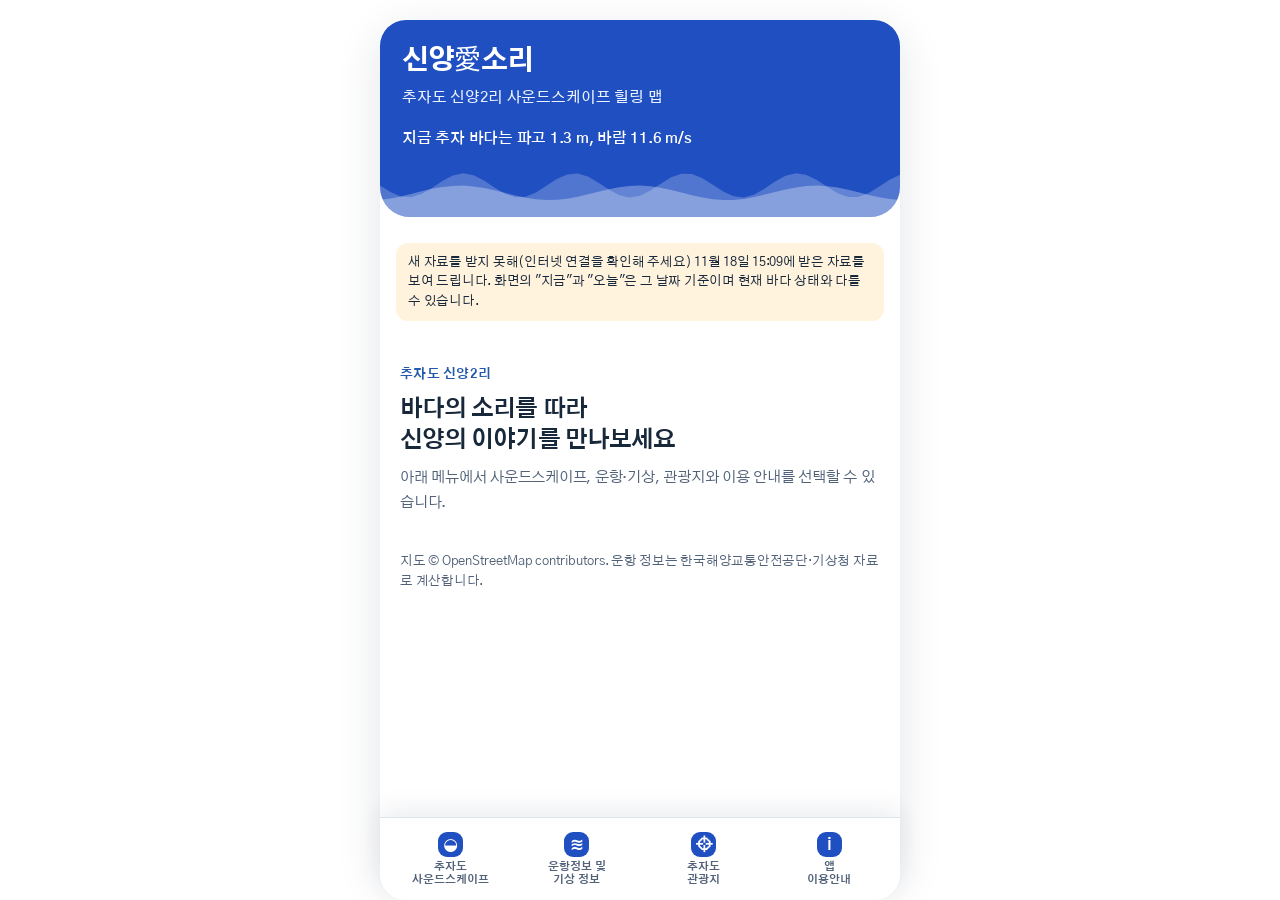
==== commit 9126fed1: "지도에 내 위치와 길찾기 반영, APK에 위치 권한 처리 추가 Co-Authored-By: Claude Fable 5.2 <noreply@anthropic.com> Claude-S" ====
--- a/index.html
+++ b/index.html
@@ -674,7 +674,7 @@
  </div>
  <nav class="bottom-nav" aria-label="메인 메뉴"><button data-menu="map"><span class="menu-icon">◒</span><b>추자도<br>사운드스케이프</b></button><button data-menu="ferry"><span class="menu-icon">≋</span><b>운항정보 및<br>기상 정보</b></button><button data-menu="places"><span class="menu-icon">⌖</span><b>추자도<br>관광지</b></button><button data-menu="info"><span class="menu-icon">i</span><b>앱<br>이용안내</b></button></nav>
 
- <div class="view" id="view-info" hidden><button class="back" data-go="home">‹ 메인 화면</button><h2 class="vt">앱 이용안내</h2><section class="info-card"><span class="section-kicker">신양愛소리</span><h3>추자도의 소리와 정보를 한곳에서</h3><p>추자도 신양2리의 사운드스케이프와 관광지, 운항·기상 정보를 살펴볼 수 있습니다.</p></section><section class="info-card"><h3>메뉴 안내</h3><dl><dt>추자도 사운드스케이프</dt><dd>신양2리 명소와 추자도 관광지를 지도에서 둘러보고 파도 소리를 들어보세요.</dd><dt>운항정보 및 기상 정보</dt><dd>선박별 결항 확률과 파고·바람 조건, 앞으로 사흘의 예보를 확인합니다.</dd><dt>추자도 관광지</dt><dd>지도에 표시된 관광지 21곳과 장소 설명을 확인합니다.</dd></dl></section><p class="hint">운항 정보는 한국해양교통안전공단·기상청 자료를 바탕으로 계산합니다. 실제 탑승 전 최신 선사 공지를 확인하세요.</p></div>
+ <div class="view" id="view-info" hidden><button class="back" data-go="home">‹ 메인 화면</button><h2 class="vt">앱 이용안내</h2><section class="info-card"><span class="section-kicker">신양愛소리</span><h3>추자도의 소리와 정보를 한곳에서</h3><p>추자도 신양2리의 사운드스케이프와 관광지, 운항·기상 정보를 살펴볼 수 있습니다.</p></section><section class="info-card"><h3>메뉴 안내</h3><dl><dt>추자도 사운드스케이프</dt><dd>신양2리 명소와 추자도 관광지를 지도에서 둘러보고 파도 소리를 들어보세요.</dd><dt>운항정보 및 기상 정보</dt><dd>선박별 결항 확률과 파고·바람 조건, 앞으로 사흘의 예보를 확인합니다.</dd><dt>추자도 관광지</dt><dd>지도에 표시된 관광지 21곳과 장소 설명을 확인합니다.</dd></dl></section><p class="hint">운항 정보는 한국해양교통안전공단·기상청 자료를 바탕으로 계산합니다. 실제 탑승 전 최신 선사 공지를 확인하세요.</p><section class="info-card"><h3>위치 정보 이용</h3><p>지도의 "내 위치"를 누르고 동의한 경우에만 휴대폰의 위치를 씁니다. 위치는 지도에 점을 찍고 관광지까지 거리를 재는 데만 쓰고, 휴대폰 밖으로 보내거나 저장하지 않습니다. 버튼을 다시 누르면 바로 멈춥니다.</p><p>"카카오맵 길찾기"를 누르면 카카오맵으로 넘어가며, 그곳에서의 위치 이용은 카카오맵의 동의 절차와 약관을 따릅니다.</p></section></div>
 
  <div class="view" id="view-map" hidden>
   <button class="back" data-go="home">‹ 메인 화면</button>
@@ -800,7 +800,7 @@
 
 <script>
 (function(){
-  var D={"ships":[{"key":"santa","name":"산타모니카","route":"진도 ↔ 상추자 ↔ 제주","kind":"쾌속선","first":"2022-12-01","last":"2026-05-31","sail":3634,"ctrl":413,"off":1328,"mon":[[338,88],[212,36],[237,27],[376,26],[390,18],[314,8],[334,16],[348,12],[314,24],[285,28],[186,46],[300,84]],"dayrate":[[86,25],[59,10],[69,10],[112,10],[114,7],[85,3],[88,6],[88,4],[84,7],[79,8],[54,12],[84,24]],"cond":{"y1":[[56,26],[25,7],[12,1],[25,9]],"y0":[[151,27],[247,15],[234,9],[176,16]]},"ym":[["2022-12",114,38],["2023-01",110,30],["2023-02",24,0],["2023-03",83,5],["2023-04",110,10],["2023-05",112,8],["2023-06",108,2],["2023-07",116,4],["2023-08",116,4],["2023-09",112,4],["2023-10",112,4],["2023-11",94,20],["2023-12",98,18],["2024-01",116,30],["2024-02",102,12],["2024-03",66,10],["2024-04",104,0],["2024-05",110,2],["2024-06",106,6],["2024-07",106,6],["2024-08",114,4],["2024-09",102,14],["2024-10",98,10],["2024-11",92,26],["2024-12",88,28],["2025-01",112,28],["2025-02",86,24],["2025-03",58,12],["2025-04",106,10],["2025-05",110,8],["2025-06",100,0],["2025-07",112,6],["2025-08",118,4],["2025-09",100,6],["2025-10",75,14],["2026-03",30,0],["2026-04",56,6],["2026-05",58,0]],"strip":"[base64]","stripEnd":"2026-05-31","pts":[[1.1,7.0,0],[0.9,6.2,0],[1.8,10.2,1],[1.7,10.4,1],[1.1,9.2,0],[1.1,7.7,0],[0.6,5.4,0],[0.7,7.5,0],[1.8,9.7,1],[0.9,4.6,0],[1.7,8.5,1],[3.2,12.7,1],[1.0,1.9,0],[1.5,9.4,0],[2.1,13.1,1],[4.3,14.9,1],[1.5,5.9,0],[0.5,2.7,0],[2.0,10.7,1],[4.0,15.2,1],[2.4,11.4,1],[1.3,10.0,1],[1.0,7.6,0],[0.7,6.1,0],[1.0,5.9,0],[0.9,7.0,0],[1.0,8.4,0],[0.9,8.0,0],[1.1,8.3,0],[1.5,9.3,0],[0.3,5.5,0],[0.3,0.3,0],[2.5,12.0,1],[0.6,0.2,0],[1.1,4.7,0],[1.1,5.7,0],[0.7,7.8,0],[1.3,10.8,1],[2.6,11.1,1],[2.7,12.4,1],[1.0,6.2,0],[0.7,5.2,0],[1.5,8.8,1],[0.7,3.6,0],[0.7,4.7,0],[1.3,8.4,0],[3.6,16.5,1],[1.8,5.9,0],[0.8,5.8,0],[1.5,10.9,1],[2.0,7.9,1],[1.4,7.3,0],[1.4,7.3,0],[0.4,5.6,0],[1.7,9.6,0],[1.0,7.9,0],[0.8,5.8,0],[0.4,4.4,0],[0.4,3.9,0],[1.0,6.4,0],[0.4,2.9,1],[0.4,4.9,1],[1.8,6.8,0],[0.9,6.1,0],[1.0,2.7,0],[1.9,9.4,0],[1.0,5.8,0],[1.2,6.9,0],[0.6,6.7,0],[0.3,2.3,0],[0.7,7.0,0],[1.1,8.0,0],[0.6,5.0,0],[1.6,7.8,1],[1.2,7.4,0],[1.1,6.7,0],[1.0,8.0,0],[0.3,3.4,0],[0.2,2.8,0],[0.3,4.0,0],[0.6,5.6,0],[1.1,2.0,0],[2.8,10.2,1],[1.7,10.9,0],[1.5,3.3,0],[0.9,7.6,0],[1.0,5.3,0],[0.7,3.0,0],[1.2,8.5,0],[1.3,7.6,0],[0.7,5.6,0],[0.3,1.5,0],[0.4,4.7,0],[1.0,5.5,0],[0.9,8.8,0],[1.0,3.2,0],[0.8,7.5,0],[2.1,10.0,1],[2.8,8.4,1],[1.4,7.1,0],[1.4,9.5,0],[0.6,5.6,0],[0.6,3.1,0],[0.4,2.7,0],[0.5,5.0,0],[0.8,2.4,0],[0.6,3.5,0],[0.4,3.3,0],[1.0,7.2,1],[1.9,10.8,1],[1.3,4.2,0],[2.5,10.8,1],[0.3,3.2,0],[0.3,4.0,0],[0.5,0.5,0],[0.4,1.4,0],[0.4,3.5,0],[1.3,11.0,0],[1.5,3.7,0],[0.9,2.9,0],[0.3,1.3,0],[0.5,5.5,0],[0.6,6.6,0],[0.4,1.1,0],[0.2,2.8,0],[0.3,3.6,0],[0.6,5.4,0],[0.7,6.2,0],[0.5,1.4,0],[1.2,5.5,0],[0.7,3.6,0],[0.7,6.6,0],[0.4,4.0,0],[0.7,7.9,0],[0.4,4.0,0],[0.7,4.2,0],[0.6,6.2,0],[0.5,2.7,0],[0.4,4.0,0],[0.3,0.3,0],[0.3,3.6,0],[0.4,1.8,0],[0.3,2.2,0],[0.4,0.4,0],[0.4,6.1,0],[1.4,8.4,0],[0.8,5.2,0],[0.4,1.4,0],[0.8,7.8,0],[1.5,8.5,1],[1.4,5.5,0],[1.2,5.0,0],[1.3,8.8,0],[1.5,5.0,0],[1.1,2.1,0],[1.1,4.6,0],[0.8,4.5,0],[1.1,6.5,0],[1.1,3.7,0],[0.9,8.0,0],[1.3,4.5,0],[1.2,6.1,0],[1.2,7.0,0],[1.1,6.9,0],[1.4,8.1,0],[1.7,10.0,0],[2.7,11.6,1],[1.9,7.5,0],[1.1,5.9,0],[1.6,5.8,0],[0.5,2.2,0],[0.6,5.6,0],[1.4,10.1,0],[1.4,9.1,0],[1.3,6.7,0],[0.9,5.9,0],[0.6,3.1,0],[1.1,4.7,0],[1.4,6.2,0],[1.6,5.9,0],[1.2,5.1,0],[0.7,4.8,0],[0.6,5.8,0],[0.7,5.5,0],[1.1,7.1,0],[2.3,6.4,0],[1.5,6.5,0],[0.7,5.6,0],[0.9,4.8,0],[1.0,4.9,0],[2.3,13.7,1],[0.8,5.7,0],[0.7,2.8,0],[0.5,3.8,0],[0.7,4.7,0],[0.9,3.1,0],[0.5,2.5,0],[0.6,5.3,0],[0.3,1.6,0],[0.2,1.4,0],[0.6,7.1,0],[1.3,7.2,0],[1.3,9.2,0],[0.8,4.7,0],[0.5,4.9,0],[0.3,2.8,0],[0.3,5.5,0],[1.2,2.2,0],[0.9,7.4,0],[0.6,6.2,0],[0.8,7.7,0],[1.2,3.3,0],[0.6,3.3,0],[0.9,7.5,0],[0.8,3.1,0],[1.1,6.1,0],[1.1,5.1,0],[0.7,2.3,0],[0.5,4.1,0],[0.4,3.0,0],[0.3,4.3,0],[0.6,6.4,0],[0.5,5.0,0],[1.1,4.4,0],[0.4,0.7,0],[0.5,1.4,0],[0.4,3.9,0],[0.2,2.3,0],[1.4,9.3,0],[0.9,5.6,0],[0.8,6.6,0],[2.3,12.0,1],[1.3,9.0,0],[0.5,1.6,0],[0.6,4.2,0],[0.3,4.3,0],[0.4,4.7,0],[0.7,2.9,0],[0.7,8.0,0],[0.8,8.3,0],[1.1,8.7,0],[0.5,4.8,0],[2.0,9.3,1],[1.4,8.4,0],[0.8,4.6,0],[2.4,12.2,0],[1.3,5.7,0],[1.0,6.7,0],[1.0,6.3,0],[0.8,5.8,0],[1.0,4.4,0],[0.6,2.1,0],[0.6,6.4,0],[1.0,6.6,0],[0.4,3.4,0],[1.3,9.5,0],[1.2,3.5,0],[0.7,1.6,0],[0.3,0.8,0],[0.2,2.2,0],[0.3,1.7,0],[0.2,3.5,0],[1.1,10.6,0],[0.7,4.9,0],[0.4,3.8,0],[0.6,5.1,0],[0.2,0.3,0],[0.8,7.2,0],[0.7,4.0,0],[0.7,4.0,0],[0.6,3.7,0],[2.2,9.7,1],[2.4,8.4,0],[2.5,12.3,1],[1.4,10.0,0],[1.9,10.0,0],[0.8,4.8,0],[0.4,6.3,0],[2.7,12.0,1],[3.8,12.5,1],[1.0,7.1,0],[1.0,6.8,0],[0.4,1.9,0],[1.0,4.0,0],[2.6,11.7,1],[1.2,8.9,0],[0.5,3.8,0],[0.8,9.7,0],[1.3,8.3,0],[1.5,9.3,0],[2.0,10.9,0],[0.9,2.8,0],[0.8,6.2,0],[0.4,0.3,0],[0.3,2.9,0],[0.5,4.6,0],[0.3,2.3,0],[3.0,13.2,1],[1.2,2.6,0],[0.5,1.7,0],[1.3,3.3,0],[1.5,6.6,0],[1.0,6.3,0],[1.7,9.0,1],[0.7,3.3,0],[0.5,5.6,0],[1.6,10.1,1],[0.8,6.1,0],[1.1,5.1,0],[0.5,7.1,0],[1.0,8.3,0],[2.2,10.5,1],[1.0,7.9,0],[0.8,5.7,0],[3.1,14.9,1],[3.3,15.8,1],[1.4,7.5,1],[2.9,13.2,1],[2.6,13.4,1],[1.6,8.4,0],[1.0,6.9,0],[0.6,5.2,0],[1.2,7.2,0],[0.5,4.0,0],[0.3,3.2,0],[0.7,7.3,1],[1.3,3.2,0],[0.9,5.2,0],[1.9,8.7,0],[1.5,6.9,1],[2.1,9.4,1],[1.8,5.9,0],[1.6,8.4,0],[1.3,7.9,0],[2.1,11.8,0],[1.6,9.9,0],[1.6,10.3,0],[1.3,4.4,0],[1.7,6.1,0],[0.6,5.1,0],[0.5,2.3,0],[2.0,9.1,0],[0.8,4.9,0],[1.3,8.4,0],[2.4,12.2,1],[2.2,11.5,1],[2.0,10.3,1],[0.9,1.6,0],[0.9,1.9,0],[1.3,7.3,0],[0.9,0.3,0],[0.8,2.0,0],[0.4,0.0,0],[0.7,1.9,0],[1.3,1.6,0],[1.2,3.7,0],[0.6,0.0,0],[0.3,1.5,0],[0.3,5.5,0],[0.6,6.1,0],[1.3,4.8,0],[0.6,2.3,0],[0.5,2.5,0],[0.3,1.9,0],[0.8,3.8,0],[1.2,2.6,0],[0.5,1.6,0],[0.5,1.4,0],[0.3,0.0,0],[1.0,5.6,0],[0.9,1.9,0],[1.2,6.8,0],[2.2,12.1,0],[1.0,6.6,0],[0.5,3.3,0],[0.2,2.2,0],[0.3,3.7,0],[0.3,1.8,0],[1.9,12.1,0],[0.8,6.6,0],[0.9,5.0,0],[0.8,5.4,0],[0.5,3.1,0],[0.6,6.3,0],[0.9,4.7,0],[1.2,7.4,0],[2.0,10.2,0],[0.4,4.1,0],[1.1,6.8,0],[0.8,6.0,0],[0.8,6.1,0],[0.3,1.8,0],[0.2,1.8,1],[1.4,7.6,0],[1.2,9.1,0],[0.8,3.8,0],[0.4,3.3,0],[0.3,2.6,0],[0.4,7.1,0],[1.1,7.7,0],[0.7,6.5,0],[1.2,9.3,0],[1.0,5.0,0],[0.7,3.5,0],[0.8,7.5,0],[0.6,3.3,0],[0.3,3.5,0],[0.3,1.1,0],[0.6,6.7,0],[0.5,2.7,0],[0.2,0.2,0],[0.6,4.1,0],[0.4,2.6,0],[0.6,2.5,0],[0.3,4.3,0],[0.3,1.1,0],[0.3,2.9,0],[0.4,0.5,0],[0.5,4.5,0],[0.5,4.2,0],[0.5,3.9,0],[0.6,2.4,0],[0.3,3.4,0],[1.0,5.3,0],[0.8,8.6,1],[1.5,3.2,0],[1.2,3.7,0],[0.6,4.4,0],[0.5,2.8,0],[0.6,7.7,0],[0.6,6.8,0],[0.7,5.2,0],[2.2,9.0,1],[1.4,2.9,0],[2.0,10.1,1],[1.7,5.0,0],[1.0,5.5,0],[1.4,4.0,0],[1.7,11.0,0],[1.4,9.1,0],[1.5,8.9,0],[1.3,6.0,0],[1.1,0.5,1],[0.6,1.3,0],[0.5,4.3,0],[0.7,3.2,0],[0.8,5.5,0],[0.9,6.6,0],[1.6,10.8,0],[1.2,2.9,0],[1.4,7.9,0],[1.3,4.2,0],[0.9,5.8,0],[0.9,6.7,0],[0.6,3.8,0],[1.8,4.5,0],[3.1,5.7,1],[2.8,6.6,0],[1.8,6.9,0],[1.3,5.9,0],[0.7,5.4,0],[0.8,5.0,0],[1.3,5.6,0],[0.8,4.6,0],[0.6,2.4,0],[0.4,1.9,0],[0.4,5.1,0],[0.3,2.8,0],[0.2,1.4,0],[0.2,1.1,0],[0.3,4.2,0],[0.6,6.6,0],[0.9,6.3,0],[0.9,6.0,0],[0.8,5.7,0],[0.8,5.4,0],[0.6,6.1,0],[0.8,6.9,0],[0.9,7.8,0],[2.1,11.0,0],[1.0,2.9,0],[0.6,1.2,0],[0.3,2.0,0],[0.3,3.6,0],[1.7,8.2,1],[1.4,6.1,0],[0.9,6.3,0],[0.4,1.7,0],[0.4,0.9,0],[0.4,3.5,0],[0.7,4.8,0],[0.4,1.9,0],[0.5,3.6,0],[0.5,3.6,0],[0.4,5.7,0],[1.3,9.4,0],[0.8,7.1,0],[1.0,0.4,0],[0.7,4.1,0],[0.4,3.4,0],[2.3,11.1,0],[1.0,5.3,0],[0.7,5.5,0],[1.0,8.5,1],[1.8,8.9,0],[1.7,8.4,1],[2.3,11.9,1],[1.4,7.2,0],[0.4,5.4,0],[0.8,7.4,0],[0.9,7.3,0],[2.7,11.1,1],[1.5,8.2,0],[0.7,0.6,0],[1.6,8.4,0],[1.4,8.3,0],[1.3,6.4,0],[1.3,7.3,0],[1.3,6.8,0],[0.9,7.7,0],[0.9,5.7,0],[0.7,3.9,0],[1.6,7.0,0],[0.6,6.1,0],[0.5,3.6,0],[0.7,7.3,0],[1.0,7.2,0],[0.5,3.1,0],[1.5,9.1,0],[1.5,6.8,0],[1.0,9.9,1],[3.6,14.4,1],[2.1,10.5,0],[1.1,5.8,0],[1.4,10.1,0],[2.2,11.6,0],[1.6,10.0,1],[1.4,7.1,0],[1.0,7.9,0],[2.2,11.5,0],[1.0,8.0,0],[1.9,10.1,0],[1.4,11.2,1],[2.4,9.3,1],[1.4,7.1,0],[0.6,1.4,0],[1.3,9.2,0],[1.1,8.1,0],[1.0,6.9,0],[1.2,8.2,0],[0.8,7.4,0],[0.7,5.7,0],[0.5,5.3,0],[1.6,8.6,0],[0.8,8.2,0],[1.3,7.2,0],[1.9,10.2,1],[2.5,13.0,1],[1.1,5.9,0],[0.5,2.0,0],[1.2,7.5,0],[0.9,4.3,0],[0.7,3.7,0],[1.5,10.0,0],[3.4,14.1,1],[3.1,7.2,1],[3.1,13.4,1],[1.2,4.9,0],[0.4,4.8,0],[0.7,4.2,0],[1.1,7.1,0],[0.6,6.5,0],[1.3,9.8,0],[1.2,5.7,0],[0.6,2.1,0],[2.7,11.1,1],[1.1,6.3,0],[0.8,6.5,0],[0.8,7.6,0],[0.8,5.3,0],[2.3,10.5,1],[1.9,11.0,1],[0.6,4.5,0],[1.9,10.0,0],[0.6,2.4,0],[2.5,12.5,1],[2.7,11.7,1],[1.0,5.5,0],[1.2,6.0,0],[0.5,2.4,0],[2.7,11.0,1],[1.3,9.2,0],[0.7,3.4,0],[1.4,8.7,0],[0.9,5.2,0],[0.8,7.5,0],[2.3,10.6,1],[1.8,6.7,1],[2.3,12.3,1],[2.1,9.4,0],[1.3,7.1,0],[1.0,7.0,0],[0.9,4.3,0],[1.1,4.1,0],[1.8,10.5,1],[1.2,8.6,0],[1.1,5.7,0],[0.4,2.7,0],[0.2,2.7,0],[0.6,3.3,0],[0.4,3.5,0],[0.4,5.6,0],[0.8,5.4,0],[1.4,8.3,0],[1.8,7.3,0],[2.8,13.5,1],[3.2,12.4,1],[2.4,10.3,1],[0.6,1.1,0],[0.6,6.0,0],[2.5,16.4,1],[1.3,8.2,0],[3.1,12.9,1],[1.7,9.0,0],[3.5,16.2,1],[1.4,8.1,0],[0.7,6.7,0],[0.3,6.2,0],[1.2,8.0,0],[1.7,6.5,0],[0.6,1.3,0],[0.3,2.0,0],[0.2,3.6,0],[2.0,10.2,1],[1.8,10.2,1],[2.0,10.9,0],[1.3,9.0,0],[1.3,8.9,0],[1.2,7.9,0],[1.5,9.9,0],[2.0,10.7,0],[0.5,2.9,0],[0.9,4.9,0],[0.3,4.6,0],[0.6,2.3,0],[0.5,3.2,0],[0.8,3.5,0],[3.9,15.6,1],[4.1,15.8,1],[1.1,7.6,0],[2.2,7.4,0],[1.2,7.6,0],[1.1,4.3,0],[0.9,5.9,0],[0.8,6.1,0],[0.6,2.5,0],[1.7,4.9,0],[2.0,11.3,1],[1.0,6.8,0],[0.8,4.4,0],[0.5,1.1,0],[0.6,6.4,0],[1.0,5.1,0],[0.4,2.0,0],[1.3,6.9,0],[0.5,3.5,0],[0.3,4.0,0],[1.2,3.5,0],[0.4,5.1,0],[0.4,5.3,1],[0.4,0.4,0],[1.0,2.8,0],[1.9,12.3,1],[2.2,7.5,1],[1.6,3.8,0],[1.9,11.0,0],[1.2,7.1,0],[0.9,5.9,0],[0.6,4.6,0],[1.3,8.5,0],[1.0,9.7,0],[1.0,4.4,0],[0.5,1.9,0],[0.6,3.9,0],[0.2,0.5,0],[0.2,0.1,0],[0.3,4.8,0],[0.6,4.2,0],[0.5,3.0,0],[1.3,11.3,0],[0.7,5.3,0],[1.9,12.7,0],[0.7,2.2,0],[0.9,2.4,0],[0.4,4.0,0],[1.9,11.8,1],[1.1,4.4,0],[0.5,3.8,0],[0.6,3.3,0],[1.1,7.5,1],[0.5,5.3,0],[0.8,6.9,0],[0.6,5.4,0],[0.6,2.8,0],[0.8,0.9,1],[1.7,3.0,0],[0.9,3.4,0],[0.4,1.7,0],[0.3,1.1,0],[0.2,2.0,0],[0.3,6.2,0],[0.3,1.9,0],[0.4,3.4,0],[0.2,0.9,0],[0.6,7.5,0],[1.0,6.7,0],[0.6,6.7,0],[0.4,0.3,0],[0.4,4.5,0],[0.4,2.3,0],[0.4,2.8,0],[0.4,3.3,0],[0.5,1.7,0],[0.3,4.1,0],[0.3,0.8,0],[0.7,8.2,0],[1.2,5.4,0],[1.7,2.7,0],[1.3,4.2,0],[1.3,7.9,0],[0.7,2.1,0],[1.3,9.6,0],[1.8,9.7,0],[0.9,4.8,0],[0.5,4.1,0],[1.1,5.4,0],[0.8,5.9,0],[0.5,3.8,0],[0.3,3.6,0],[0.4,4.2,0],[0.4,2.3,0],[0.5,4.9,0],[0.5,5.6,0],[0.5,4.1,0],[0.5,5.0,0],[0.8,4.5,0],[0.5,0.2,0],[0.6,8.2,0],[1.9,12.0,0],[1.5,10.2,0],[2.7,9.7,1],[1.7,9.6,1],[0.7,4.6,0],[0.5,4.8,0],[0.9,2.6,0],[1.5,9.2,0],[0.9,5.7,0],[1.2,8.9,0],[0.9,4.7,0],[1.3,5.2,0],[1.2,4.9,0],[0.9,5.1,0],[0.5,4.8,0],[0.7,7.8,0],[1.2,10.5,0],[1.4,11.4,0],[0.8,6.9,0],[0.7,7.3,0],[1.1,10.1,0],[1.6,8.6,0],[0.9,6.1,0],[0.8,1.9,0],[0.9,8.8,0],[1.5,6.8,0],[1.2,7.1,0],[1.8,10.5,0],[1.9,4.2,0],[1.1,2.1,0],[1.0,5.4,0],[2.0,11.5,1],[1.1,5.4,0],[1.4,8.3,0],[1.2,8.2,0],[0.8,4.7,0],[0.5,0.4,0],[0.4,2.1,0],[0.4,3.4,0],[0.5,4.2,0],[0.5,5.2,0],[0.4,2.5,0],[0.8,3.2,0],[0.9,1.8,0],[0.8,3.4,0],[1.2,5.9,0],[0.5,0.8,0],[0.3,4.5,0],[0.5,2.5,0],[0.3,3.0,0],[0.5,1.4,0],[0.7,3.6,0],[0.5,4.3,0],[0.3,3.6,0],[0.6,2.0,0],[0.7,5.8,0],[1.1,3.0,0],[0.5,3.5,0],[1.0,7.2,0],[0.8,5.9,0],[1.2,9.3,0],[1.9,11.5,0],[2.1,8.7,0],[0.7,3.4,0],[0.6,7.6,0],[0.5,3.2,0],[0.8,6.6,0],[2.2,12.0,0],[1.6,7.6,0],[0.8,6.3,0],[2.6,11.8,1],[2.0,10.1,1],[1.6,5.7,0],[1.2,3.5,0],[0.8,3.5,0],[0.5,10.1,0],[0.7,6.8,0],[0.8,6.5,0],[0.4,1.4,0],[0.4,3.0,0],[0.3,2.2,0],[2.6,4.5,1],[1.3,6.0,0],[0.5,3.8,0],[0.5,2.8,0],[0.7,6.4,0],[1.0,7.3,0],[1.7,7.8,0],[2.2,10.2,0],[1.0,5.7,0],[0.3,3.1,0],[0.4,3.2,0],[0.8,5.8,0],[1.1,6.5,0],[2.6,14.1,0],[1.5,9.8,0],[2.1,9.4,1],[2.1,9.2,1],[2.1,9.4,1],[0.7,3.9,0],[0.4,3.8,0],[1.2,6.3,0],[0.5,4.5,0],[0.3,4.1,0],[0.3,3.1,0],[0.5,6.0,0],[1.5,10.2,0],[0.9,5.6,0],[0.7,4.1,0],[0.2,0.8,0],[0.5,3.8,0],[0.3,4.3,0],[0.9,7.9,0],[1.4,8.0,0],[0.3,1.7,0],[0.3,2.6,0],[1.7,7.7,1],[1.1,3.3,0],[1.4,7.9,0],[1.1,9.2,0],[0.5,1.2,0],[1.0,5.3,0],[0.9,1.9,0],[0.5,3.2,0],[1.1,8.0,0],[2.0,10.1,1],[1.6,8.4,0],[1.6,12.7,0],[0.9,7.1,0],[0.5,3.9,0],[1.0,5.0,0],[0.5,5.6,0],[1.0,7.5,0],[1.1,4.0,0],[1.0,2.7,0],[0.5,1.4,0],[0.3,2.8,0],[0.7,5.7,0],[0.4,3.7,0],[0.3,5.2,0],[1.0,5.2,0],[0.6,1.7,0],[1.4,7.0,0],[1.8,5.1,0],[0.5,1.4,0],[0.6,2.5,0],[0.3,2.8,0],[0.9,7.7,0],[0.4,3.6,0],[0.3,2.0,0],[0.4,4.1,0],[0.5,10.8,0],[0.3,1.4,0],[1.7,10.6,0],[0.5,2.0,0],[0.3,1.6,0],[0.3,0.6,0],[0.6,2.3,0],[0.8,4.1,0],[0.7,6.5,0],[0.8,8.8,0],[1.3,9.1,0],[1.2,10.1,0],[1.3,7.4,0],[1.5,11.9,0],[0.9,4.8,0],[0.6,5.0,0],[0.3,2.7,0],[0.2,0.8,0]]},{"key":"songlim","name":"송림블루오션","route":"제주 ↔ 추자 ↔ 완도","kind":"카페리","first":"2022-12-01","last":"2026-05-31","sail":1631,"ctrl":207,"off":359,"mon":[[156,40],[113,32],[157,17],[150,18],[197,11],[150,6],[135,17],[102,1],[100,8],[119,17],[114,18],[138,22]],"dayrate":[[78,20],[58,16],[78,9],[77,10],[99,6],[76,3],[70,10],[52,1],[50,5],[57,9],[54,8],[60,10]],"cond":{"y1":[[42,18],[19,6],[12,4],[21,7]],"y0":[[124,18],[203,12],[162,7],[124,11]]},"ym":[["2022-12",24,6],["2023-01",42,12],["2023-02",46,12],["2023-03",52,8],["2023-04",46,14],["2023-05",52,6],["2023-06",44,4],["2023-07",26,9],["2024-05",28,0],["2024-06",52,2],["2024-07",54,4],["2024-08",55,1],["2024-09",52,4],["2024-10",58,8],["2024-11",52,8],["2024-12",44,4],["2025-01",60,16],["2025-02",29,12],["2025-03",59,9],["2025-04",50,2],["2025-05",59,5],["2025-06",54,0],["2025-07",55,4],["2025-08",47,0],["2025-09",48,4],["2025-10",61,9],["2025-11",62,10],["2025-12",70,12],["2026-01",54,12],["2026-02",38,8],["2026-03",46,0],["2026-04",54,2],["2026-05",58,0]],"strip":"[base64]","stripEnd":"2026-05-31","pts":[[1.5,5.9,0],[0.5,2.7,0],[1.3,5.3,0],[2.0,10.7,1],[4.0,15.2,1],[2.4,11.4,1],[1.0,7.6,0],[0.7,6.1,0],[1.0,7.7,0],[1.0,5.9,0],[0.9,7.0,0],[1.0,8.4,0],[0.9,8.0,0],[1.1,8.3,0],[1.5,9.3,0],[0.6,4.7,0],[0.3,0.3,0],[2.5,12.0,1],[0.6,0.2,0],[1.1,4.7,0],[1.1,5.7,0],[0.6,4.3,0],[2.6,11.1,1],[2.7,12.4,1],[1.0,6.2,0],[0.6,5.0,0],[0.7,5.2,0],[1.5,8.8,1],[2.0,7.9,1],[1.4,7.3,0],[1.4,7.3,0],[0.4,5.6,0],[0.9,7.7,0],[1.0,7.9,0],[0.8,5.8,0],[0.4,4.4,0],[0.4,3.9,0],[1.0,6.4,0],[1.0,8.1,0],[1.5,6.2,1],[0.6,5.6,0],[0.7,7.9,0],[1.8,8.3,1],[1.2,4.3,0],[0.4,2.4,0],[0.6,4.0,0],[1.4,11.7,1],[1.2,9.1,1],[1.4,10.6,1],[0.7,3.3,0],[1.3,9.1,0],[2.1,11.5,1],[1.4,9.2,0],[0.5,0.9,0],[0.5,4.9,0],[0.5,2.4,0],[0.6,3.6,0],[0.3,2.2,0],[0.9,6.7,0],[0.5,1.6,0],[0.4,2.9,1],[0.4,4.9,1],[1.8,6.8,1],[0.9,6.1,0],[1.0,2.7,0],[1.0,5.8,0],[1.2,6.9,0],[0.6,6.7,0],[0.3,2.3,0],[0.7,7.0,0],[1.1,8.0,0],[1.6,7.8,1],[1.2,7.4,0],[1.1,6.7,0],[1.0,8.0,0],[0.3,3.4,0],[0.2,2.8,0],[0.6,5.6,0],[1.1,2.0,0],[2.8,10.2,1],[2.5,11.5,1],[0.9,7.6,0],[1.0,5.3,0],[0.7,3.0,0],[1.2,8.5,0],[0.7,5.6,0],[0.4,4.7,0],[1.0,5.5,0],[0.9,8.8,1],[2.1,10.0,1],[2.8,8.4,1],[1.4,7.1,0],[1.4,9.5,0],[0.6,5.6,0],[0.4,2.7,0],[0.5,5.0,0],[0.8,2.4,0],[0.6,3.5,0],[0.4,3.3,0],[0.7,7.0,0],[1.9,10.8,1],[2.5,10.8,1],[0.3,3.2,0],[0.5,0.5,0],[0.4,1.4,0],[0.4,3.5,0],[1.5,3.7,0],[0.9,2.9,0],[0.3,1.3,0],[0.5,5.5,0],[0.6,6.6,0],[0.4,1.1,0],[0.3,3.6,0],[0.6,5.4,0],[0.7,6.2,0],[0.5,1.4,0],[0.7,3.6,0],[0.7,6.6,0],[0.4,4.0,0],[0.7,7.9,0],[0.4,4.0,0],[0.7,4.2,0],[0.6,6.2,0],[0.5,2.7,0],[0.4,4.0,0],[0.3,0.3,0],[0.4,1.8,0],[0.3,2.2,0],[0.4,0.4,0],[0.4,6.1,0],[1.0,5.4,0],[0.4,1.4,0],[0.8,7.8,0],[1.5,8.5,1],[1.2,5.0,0],[1.1,2.1,0],[1.1,4.6,0],[0.8,4.5,0],[1.1,6.5,1],[1.3,5.5,0],[0.9,8.0,1],[1.3,4.5,0],[1.2,6.1,1],[1.2,7.0,0],[1.1,6.9,0],[2.7,11.6,1],[1.9,7.5,1],[1.1,5.9,0],[0.3,1.8,0],[0.2,1.8,0],[1.2,9.1,0],[0.8,3.8,0],[0.4,3.3,0],[0.3,2.6,0],[0.4,7.1,0],[1.2,9.3,0],[1.0,5.0,0],[0.7,3.5,0],[0.8,7.5,0],[0.6,3.3,0],[0.3,3.5,0],[0.3,1.1,0],[0.6,6.7,0],[0.5,2.7,0],[0.2,0.2,0],[0.7,6.1,0],[0.6,4.1,0],[0.4,2.6,0],[0.6,2.5,0],[0.3,4.3,0],[0.3,1.1,0],[0.3,2.9,1],[0.5,4.5,0],[0.5,4.2,0],[0.5,3.9,0],[0.6,2.4,0],[0.3,3.4,0],[0.4,1.3,0],[1.0,5.3,0],[1.5,3.2,0],[1.2,3.7,0],[0.6,4.4,0],[0.5,2.8,0],[0.6,7.7,0],[0.6,6.8,0],[0.7,5.2,0],[2.2,9.0,0],[1.4,2.9,0],[1.7,5.0,0],[1.4,4.0,0],[1.7,11.0,0],[1.4,9.1,0],[1.5,8.9,0],[1.3,6.0,0],[1.8,7.3,0],[1.1,0.5,0],[0.6,1.3,0],[0.5,4.3,0],[0.7,3.2,0],[0.8,5.5,0],[0.9,6.6,0],[1.2,8.0,0],[1.2,2.9,0],[1.4,7.9,0],[1.3,4.2,0],[0.9,5.8,0],[0.9,6.7,0],[0.6,3.8,0],[1.8,4.5,0],[3.1,5.7,1],[2.8,6.6,1],[1.8,6.9,0],[1.3,5.9,0],[0.7,5.4,0],[0.8,5.0,0],[1.3,5.6,0],[0.8,4.6,0],[0.6,2.4,0],[0.4,1.9,0],[0.4,5.1,0],[0.3,2.8,0],[0.2,1.4,0],[0.2,1.1,0],[0.3,4.2,0],[0.6,6.6,0],[0.9,6.3,0],[0.9,6.0,0],[0.8,5.7,0],[0.8,5.4,0],[0.6,6.1,0],[0.8,6.9,0],[0.9,7.8,0],[1.7,8.2,0],[1.0,2.9,0],[0.6,1.2,0],[0.3,2.0,0],[0.3,3.6,0],[1.4,6.1,0],[0.9,6.3,0],[0.4,1.7,0],[0.4,0.9,0],[0.4,3.5,0],[1.4,8.6,0],[0.7,4.8,0],[0.4,1.9,0],[0.5,3.6,0],[0.5,3.6,0],[0.4,5.7,0],[1.3,9.4,0],[0.8,7.1,0],[0.7,4.1,0],[0.4,3.4,0],[2.3,11.1,1],[1.0,5.3,0],[0.7,5.5,0],[1.0,8.5,0],[1.8,8.9,0],[1.7,8.4,0],[2.3,11.9,1],[1.4,7.2,0],[1.1,8.0,0],[0.8,7.4,0],[0.9,7.3,0],[1.5,8.2,0],[0.7,0.6,0],[1.6,8.4,0],[1.4,8.3,0],[1.3,6.4,0],[1.3,7.3,0],[1.3,6.8,0],[0.9,7.7,0],[0.9,5.7,0],[0.7,3.9,0],[1.6,7.0,0],[0.6,6.1,0],[0.5,3.6,0],[0.7,7.3,0],[1.0,7.2,0],[0.5,3.1,0],[0.9,9.3,0],[1.5,9.1,0],[1.5,6.8,0],[1.0,9.9,1],[3.6,14.4,1],[2.1,10.5,0],[1.1,5.8,0],[2.9,10.7,1],[2.2,11.6,1],[1.6,10.0,0],[1.4,7.1,0],[1.0,7.9,0],[2.2,11.5,0],[1.0,8.0,0],[1.4,11.2,1],[2.4,9.3,0],[1.4,7.1,0],[0.6,1.4,0],[1.3,9.2,0],[1.2,8.8,0],[1.1,8.1,0],[1.0,6.9,0],[1.2,8.2,0],[0.8,7.4,0],[0.7,5.7,0],[0.5,5.3,0],[0.8,8.2,0],[1.3,7.2,0],[1.1,5.9,0],[0.5,2.0,0],[1.2,7.5,0],[0.9,4.3,0],[0.7,3.7,0],[1.5,10.0,0],[2.7,12.6,1],[3.1,7.2,1],[3.1,13.4,1],[1.2,4.9,0],[0.4,4.8,0],[0.7,4.2,0],[1.1,7.1,0],[0.6,6.5,0],[1.3,9.8,0],[1.2,5.7,0],[0.6,2.1,0],[1.1,6.3,0],[0.8,6.5,0],[0.8,7.6,0],[0.8,5.3,0],[0.6,4.5,0],[1.9,10.0,0],[0.6,2.4,0],[2.5,12.5,1],[2.7,11.7,1],[1.0,5.5,0],[1.2,6.0,0],[0.5,2.4,0],[1.3,9.2,0],[0.7,3.4,0],[0.4,4.0,0],[1.4,8.7,0],[0.9,5.2,0],[0.8,7.5,0],[1.8,11.3,1],[2.3,10.6,1],[1.8,6.7,1],[2.3,12.3,1],[2.1,9.4,0],[1.3,7.1,0],[1.0,7.0,0],[0.9,4.3,0],[1.1,4.1,0],[1.8,10.5,1],[1.2,8.6,0],[1.1,5.7,0],[0.4,2.7,0],[0.2,2.7,0],[0.6,3.3,0],[0.4,3.5,0],[0.8,5.4,0],[1.4,8.3,0],[1.8,7.3,0],[2.8,13.5,1],[3.2,12.4,1],[2.4,10.3,1],[0.6,1.1,0],[0.6,6.0,0],[2.5,16.4,1],[1.3,8.2,0],[2.7,12.9,1],[3.1,12.9,1],[2.8,12.9,1],[1.7,9.0,0],[3.5,16.2,1],[1.4,8.1,0],[1.3,8.9,0],[1.2,7.9,0],[1.5,9.9,0],[2.0,10.7,0],[0.5,2.9,0],[0.9,4.9,0],[0.6,2.3,0],[0.5,3.2,0],[0.8,3.5,0],[3.9,15.6,1],[0.9,5.2,0],[1.4,8.8,0],[1.0,4.0,0],[0.6,5.5,0],[0.7,7.3,0],[0.5,5.6,0],[0.4,2.4,0],[0.8,8.9,0],[1.2,7.7,0],[3.4,16.1,1],[2.0,10.8,1],[2.2,9.5,0],[2.2,10.8,1],[1.4,7.0,0],[1.1,7.6,0],[2.2,7.4,0],[1.2,7.6,0],[1.1,4.3,0],[0.9,5.9,0],[0.8,6.1,0],[0.6,2.5,0],[2.0,11.3,1],[1.0,6.8,0],[0.8,4.4,0],[0.5,1.1,0],[0.6,6.4,0],[0.6,2.9,0],[1.0,5.1,0],[0.4,2.0,0],[1.3,6.9,0],[0.5,3.5,0],[0.3,4.0,0],[1.2,3.5,0],[0.4,5.1,0],[0.4,0.4,0],[1.0,2.8,0],[1.9,12.3,1],[2.2,7.5,1],[1.6,3.8,0],[1.2,7.1,0],[0.9,5.9,0],[0.6,4.6,0],[1.3,8.5,0],[1.0,9.7,0],[1.0,4.4,0],[0.6,3.9,0],[0.2,0.5,0],[0.2,0.1,0],[0.3,4.8,0],[0.6,4.2,0],[0.5,3.0,0],[1.3,11.3,0],[0.7,5.3,0],[1.9,12.7,1],[0.7,2.2,0],[0.9,2.4,0],[0.4,4.0,0],[0.3,3.1,0],[1.9,11.8,1],[1.1,4.4,0],[0.5,3.8,0],[0.6,3.3,0],[1.1,7.5,0],[0.5,5.3,0],[0.8,6.9,0],[0.6,5.4,0],[0.6,2.8,0],[0.8,7.5,0],[1.7,3.0,0],[0.9,3.4,0],[0.4,1.7,0],[0.3,1.1,0],[0.2,2.0,0],[0.3,6.2,0],[0.3,1.9,0],[0.4,3.4,0],[0.2,0.9,0],[0.6,7.5,0],[1.0,6.7,0],[0.6,6.7,0],[0.4,0.3,0],[0.4,4.5,0],[0.4,2.3,0],[0.4,2.8,0],[0.4,3.3,0],[0.5,1.7,0],[0.3,4.1,0],[0.7,8.2,0],[1.2,5.4,0],[1.7,2.7,0],[1.3,4.2,0],[1.3,7.9,0],[0.7,3.3,0],[0.7,2.1,0],[1.3,9.6,0],[0.9,4.8,0],[0.5,4.1,0],[1.1,5.4,0],[0.8,5.9,0],[0.3,3.6,0],[0.4,4.2,0],[0.4,2.3,0],[0.5,4.9,0],[0.5,5.6,0],[0.5,4.1,0],[0.5,5.0,0],[0.8,4.5,0],[0.5,0.2,0],[0.6,8.2,0],[1.9,12.0,0],[2.7,9.7,1],[1.7,9.6,1],[0.7,4.6,0],[0.5,4.8,0],[0.9,2.6,0],[1.0,9.5,0],[1.5,9.2,0],[0.9,5.7,0],[1.2,8.9,0],[0.9,4.7,0],[1.3,5.2,0],[1.2,4.9,0],[0.9,5.1,0],[0.7,7.8,0],[1.2,10.5,0],[1.4,11.4,1],[0.8,6.9,0],[0.7,7.3,0],[1.1,10.1,0],[1.6,8.6,0],[0.9,6.1,0],[0.8,1.9,0],[0.9,8.8,0],[1.5,6.8,0],[1.1,5.4,0],[1.4,8.3,0],[1.2,8.2,0],[0.8,4.7,0],[0.5,0.4,0],[0.4,2.1,0],[0.4,3.4,0],[0.5,4.2,0],[0.5,3.4,0],[0.5,5.2,0],[0.4,2.5,0],[0.8,3.2,0],[0.9,1.8,0],[0.8,3.4,0],[1.2,5.9,0],[0.5,0.8,0],[0.5,2.5,0],[0.3,3.0,0],[0.5,1.4,0],[0.7,3.6,0],[0.5,4.3,0],[0.3,3.6,0],[0.6,2.0,0],[0.7,5.8,0],[1.1,3.0,0],[0.5,3.5,0],[1.0,7.2,0],[0.8,5.9,0],[0.7,3.4,0],[0.6,7.6,0],[0.5,3.2,0],[1.2,8.1,0],[0.8,6.6,0],[0.8,6.3,0],[2.6,11.8,1],[2.0,10.1,1],[1.6,5.7,0],[0.8,3.5,0],[0.5,10.1,0],[0.7,6.8,0],[0.8,6.5,0],[0.4,1.4,0],[0.4,3.0,0],[0.3,2.2,0],[2.6,4.5,1],[1.3,6.0,0],[0.5,3.8,0],[0.5,2.8,0],[0.7,6.4,0],[1.0,7.3,0],[2.2,10.2,0],[1.0,5.7,0],[0.3,3.1,0],[0.4,3.2,0],[0.8,5.8,0],[2.2,10.7,0],[1.5,9.8,1],[2.1,9.4,0],[2.1,9.2,1],[2.1,9.4,1],[1.7,9.3,0],[1.9,7.7,0],[1.2,7.0,0],[1.2,7.9,0],[1.4,8.3,0],[1.1,8.5,0],[1.4,8.2,0],[0.7,5.6,0],[1.8,10.2,0],[1.2,9.2,1],[1.2,7.8,0],[1.0,5.7,0],[0.8,7.1,0],[0.9,3.8,0],[1.1,8.7,0],[1.7,12.4,0],[1.2,9.2,0],[1.6,8.6,0],[1.4,10.7,0],[1.1,7.3,0],[1.5,8.7,0],[0.8,7.5,0],[0.5,5.7,0],[1.8,11.5,1],[1.5,5.0,0],[0.7,6.2,0],[0.8,5.8,0],[0.4,2.9,0],[0.2,1.1,0],[0.6,3.7,0],[2.3,12.3,1],[1.3,4.7,0],[2.1,5.5,0],[0.4,5.1,0],[1.2,5.8,0],[1.1,7.1,0],[1.3,9.3,0],[2.0,11.6,1],[1.1,8.4,0],[1.5,8.3,0],[0.4,2.0,0],[1.5,8.2,0],[0.8,5.1,0],[1.6,6.9,0],[3.5,13.0,1],[0.7,3.5,0],[1.2,9.8,0],[0.8,4.5,0],[0.6,3.3,0],[2.4,11.6,1],[1.1,4.1,0],[1.3,7.0,0],[2.6,13.3,1],[0.7,3.5,0],[0.4,1.6,0],[1.2,5.9,0],[1.2,7.9,0],[2.8,13.7,1],[1.7,10.2,0],[0.7,6.9,0],[1.1,9.1,0],[1.1,4.5,0],[1.8,10.0,0],[0.6,2.3,0],[3.8,13.8,1],[1.2,4.4,0],[1.9,7.4,0],[3.0,8.1,1],[0.5,5.6,0],[0.6,4.7,0],[2.3,10.9,1],[0.6,2.4,0],[0.5,3.2,0],[0.5,4.9,0],[1.8,9.6,1],[1.4,7.0,0],[1.0,7.9,0],[0.8,4.7,0],[0.5,4.1,0],[1.5,10.1,0],[0.9,5.2,0],[1.1,7.8,0],[1.0,4.4,0],[0.4,3.5,0],[1.3,7.6,0],[1.0,4.0,0],[0.6,3.8,0],[0.7,3.9,0],[0.4,3.8,0],[0.9,2.2,0],[1.2,6.3,0],[0.5,4.5,0],[0.3,4.1,0],[0.3,3.1,0],[0.5,6.0,0],[1.5,10.2,0],[0.9,5.6,0],[0.2,0.8,0],[0.5,3.8,0],[0.3,4.3,0],[0.9,7.9,0],[1.4,8.0,0],[0.7,2.4,0],[0.3,1.7,0],[0.3,2.6,0],[1.7,7.7,1],[1.1,3.3,0],[1.4,7.9,0],[1.1,9.2,0],[0.5,1.2,0],[1.0,5.3,0],[0.9,1.9,0],[0.5,3.2,0],[1.1,8.0,0],[1.0,2.6,0],[1.6,8.4,0],[1.6,12.7,0],[0.9,7.1,0],[0.5,3.9,0],[1.0,5.0,0],[0.5,5.6,0],[1.1,4.0,0],[1.0,2.7,0],[0.5,1.4,0],[0.3,2.8,0],[0.7,5.7,0],[0.4,3.7,0],[0.3,5.2,0],[1.0,5.2,0],[0.6,1.7,0],[1.4,7.0,0],[1.8,5.1,0],[0.5,1.4,0],[0.6,2.5,0],[0.3,2.8,0],[0.9,7.7,0],[0.4,3.6,0],[0.3,2.0,0],[0.4,4.1,0],[0.5,10.8,0],[1.7,10.6,0],[0.5,2.0,0],[0.3,1.6,0],[0.3,0.6,0],[0.6,2.3,0],[0.8,4.1,0],[0.7,6.5,0],[0.8,8.8,0],[1.3,9.1,0],[1.2,10.1,0],[1.3,7.4,0],[1.5,11.9,0],[1.2,9.5,0],[0.6,5.0,0],[0.3,2.7,0],[0.2,0.8,0]]},{"key":"queen","name":"퀸스타2호","route":"제주 ↔ 추자 ↔ 우수영","kind":"쾌속선","first":"2022-12-01","last":"2024-04-07","sail":824,"ctrl":178,"off":170,"mon":[[120,42],[92,25],[110,26],[52,10],[52,6],[58,8],[60,6],[58,6],[37,3],[64,8],[54,16],[67,22]],"dayrate":[[61,21],[51,15],[57,15],[31,8],[28,4],[29,4],[30,3],[30,3],[21,2],[30,4],[27,8],[34,11]],"cond":{"y1":[[45,19],[25,13],[10,5],[13,2]],"y0":[[91,24],[80,11],[76,3],[60,9]]},"ym":[["2022-12",11,0],["2023-01",60,20],["2023-02",51,11],["2023-03",59,10],["2023-04",41,9],["2023-05",52,6],["2023-06",58,8],["2023-07",60,6],["2023-08",58,6],["2023-09",37,3],["2023-10",64,8],["2023-11",54,16],["2023-12",56,22],["2024-01",60,22],["2024-02",41,14],["2024-03",51,16],["2024-04",11,1]],"strip":"[base64]","stripEnd":"2024-04-07","pts":[[1.0,7.6,0],[0.7,6.1,0],[1.0,7.7,0],[1.0,5.9,0],[0.9,7.0,0],[1.0,8.4,0],[0.9,8.0,0],[1.1,8.3,0],[1.5,9.3,1],[0.6,4.7,0],[0.3,5.5,0],[0.3,0.3,0],[2.5,12.0,1],[0.6,0.2,0],[1.1,4.7,0],[1.1,5.7,0],[0.7,7.8,0],[1.3,10.8,1],[2.6,11.1,1],[2.7,12.4,1],[1.0,6.2,0],[0.6,5.0,0],[0.7,5.2,0],[1.5,8.8,1],[0.7,3.6,0],[0.7,4.7,0],[1.3,8.4,0],[3.6,16.5,1],[1.8,5.9,0],[0.8,5.8,0],[1.5,10.9,1],[2.0,7.9,1],[1.4,7.3,0],[1.4,7.3,0],[0.4,5.6,0],[0.9,7.7,0],[1.7,9.6,0],[1.0,7.9,0],[0.8,5.8,0],[0.4,4.4,0],[0.4,3.9,0],[1.0,6.4,0],[0.9,7.0,1],[1.5,6.2,0],[0.6,5.6,0],[0.7,7.9,0],[1.3,7.3,0],[1.8,8.3,1],[1.2,4.3,0],[1.0,4.3,0],[0.4,2.4,0],[0.6,4.0,0],[1.4,11.7,1],[1.2,9.1,0],[1.4,10.6,1],[0.7,3.3,0],[0.7,5.5,0],[1.3,9.1,1],[2.1,11.5,1],[1.4,9.2,0],[0.5,0.9,0],[0.5,4.9,0],[0.5,2.4,0],[1.6,9.7,1],[0.6,3.6,0],[0.3,2.2,0],[1.3,4.4,0],[0.5,1.6,0],[0.4,2.9,0],[0.4,4.9,1],[1.8,6.8,1],[0.9,6.1,0],[1.0,2.7,0],[1.9,9.4,0],[1.0,5.8,0],[1.2,6.9,0],[0.6,6.7,0],[0.3,2.3,0],[0.7,7.0,0],[0.6,5.0,1],[1.6,7.8,1],[1.2,7.4,0],[1.1,6.7,0],[1.0,8.0,0],[0.3,3.4,0],[0.2,2.8,0],[0.3,4.0,0],[0.6,5.6,0],[1.1,2.0,0],[2.8,10.2,1],[1.7,10.9,1],[2.5,11.5,1],[1.5,3.3,0],[0.9,7.6,0],[1.0,5.3,0],[0.7,3.0,0],[1.2,8.5,0],[1.3,7.6,0],[0.3,1.5,0],[0.4,4.7,0],[1.0,5.5,0],[0.9,8.8,1],[1.0,3.2,0],[0.8,7.5,0],[2.1,10.0,1],[2.8,8.4,1],[0.4,2.7,0],[0.5,5.0,0],[0.8,2.4,0],[0.6,3.5,0],[0.4,3.3,0],[0.7,7.0,0],[1.9,10.8,1],[1.3,4.2,1],[2.5,10.8,1],[0.3,4.0,0],[0.5,0.5,0],[0.4,1.4,0],[0.4,3.5,0],[1.3,11.0,1],[1.5,3.7,0],[0.9,2.9,0],[0.3,1.3,0],[0.5,5.5,0],[0.6,6.6,0],[0.2,2.8,0],[0.3,3.6,0],[0.6,5.4,0],[0.7,6.2,0],[0.5,1.4,0],[1.2,5.5,0],[0.7,3.6,0],[0.7,6.6,0],[0.4,4.0,0],[0.7,7.9,0],[0.4,4.0,0],[0.5,5.2,0],[0.7,4.2,0],[0.6,6.2,0],[0.5,2.7,0],[0.4,4.0,0],[0.3,0.3,0],[0.3,3.6,0],[0.4,1.8,0],[0.3,2.2,0],[0.4,0.4,0],[0.4,6.1,0],[1.4,8.4,0],[1.0,5.4,0],[0.8,5.2,0],[0.4,1.4,0],[0.8,7.8,0],[1.5,8.5,1],[1.4,5.5,0],[1.3,8.8,1],[1.5,5.0,1],[1.1,2.1,0],[1.1,4.6,0],[0.8,4.5,0],[1.1,6.5,0],[1.3,5.5,0],[1.1,3.7,0],[0.9,8.0,0],[1.3,4.5,0],[1.2,6.1,0],[1.2,7.0,0],[1.1,6.9,0],[1.7,10.0,1],[2.7,11.6,1],[1.9,7.5,1],[1.1,5.9,0],[1.6,5.8,0],[1.0,6.7,0],[0.5,2.2,0],[0.6,5.6,0],[1.4,10.1,0],[1.4,9.1,0],[1.3,6.7,0],[0.9,5.9,0],[0.6,3.1,0],[1.1,4.7,0],[1.4,6.2,0],[1.6,5.9,0],[1.2,5.1,0],[0.7,4.8,0],[0.6,5.8,0],[0.7,5.5,0],[1.1,7.1,0],[2.3,6.4,1],[1.5,6.5,0],[0.7,5.6,0],[0.9,4.8,0],[1.0,4.9,0],[1.5,7.8,1],[2.3,13.7,1],[0.8,5.7,0],[0.7,2.8,0],[0.5,3.8,0],[0.7,4.7,0],[0.9,3.1,0],[0.7,5.3,0],[0.5,2.5,0],[0.6,5.3,0],[0.3,1.6,0],[0.2,1.4,0],[0.6,7.1,0],[1.3,7.2,0],[0.8,4.7,0],[0.5,4.9,0],[0.3,2.8,0],[0.3,5.5,0],[1.2,2.2,0],[0.9,7.4,0],[0.6,6.2,0],[0.8,7.7,0],[1.2,3.3,0],[0.6,3.3,0],[0.9,7.5,0],[0.5,5.0,0],[1.1,4.4,0],[0.4,0.7,0],[0.5,1.4,0],[0.4,3.9,0],[0.2,2.3,0],[0.8,8.3,0],[1.4,9.3,1],[0.9,5.6,0],[0.8,6.6,0],[2.3,12.0,1],[1.3,9.0,0],[0.5,1.6,0],[0.6,4.2,0],[0.3,4.3,0],[0.4,4.7,0],[0.7,2.9,0],[0.7,8.0,0],[0.8,8.3,0],[1.1,8.7,0],[0.5,4.8,0],[2.0,9.3,1],[1.4,8.4,0],[0.8,4.6,0],[2.4,12.2,1],[1.3,5.7,0],[1.0,6.7,0],[0.8,5.8,0],[1.0,4.4,0],[0.6,2.1,0],[0.6,6.4,0],[1.0,6.6,0],[0.4,3.4,0],[1.3,9.5,1],[1.2,3.5,0],[0.7,1.6,0],[0.3,0.8,0],[0.2,2.2,0],[0.3,1.7,0],[0.2,3.5,0],[1.1,10.6,1],[0.7,4.9,0],[0.4,3.8,0],[0.6,5.1,0],[0.2,0.3,0],[0.7,6.8,0],[0.8,7.2,0],[0.7,4.0,0],[0.7,4.0,0],[0.6,3.7,0],[2.2,9.7,1],[2.4,8.4,1],[2.5,12.3,1],[1.4,10.0,0],[1.9,10.0,1],[0.8,4.8,0],[0.5,4.2,0],[2.7,12.0,1],[3.8,12.5,1],[1.0,7.1,0],[1.0,6.8,0],[0.4,1.9,0],[0.3,1.7,0],[2.6,11.7,1],[1.2,8.9,0],[0.5,3.8,0],[0.8,9.7,0],[1.3,8.3,0],[1.5,9.3,1],[2.0,10.9,1],[0.9,2.8,0],[0.8,6.2,0],[0.4,0.3,0],[0.3,2.9,0],[0.5,4.6,0],[0.3,2.3,0],[3.0,13.2,1],[1.2,2.6,0],[0.5,1.7,0],[0.9,7.8,1],[1.3,3.3,0],[1.5,6.6,0],[1.0,6.3,0],[1.7,9.0,1],[0.7,3.3,0],[0.5,5.6,0],[1.6,10.1,1],[0.8,6.1,0],[1.1,5.1,0],[0.5,7.1,0],[1.0,8.3,1],[2.2,10.5,1],[1.0,7.9,0],[0.7,7.2,0],[0.8,5.7,0],[3.1,14.9,1],[3.3,15.8,1],[1.4,7.5,0],[2.9,13.2,1],[2.6,13.4,1],[1.6,8.4,1],[1.0,6.9,0],[0.6,5.2,0],[1.2,7.2,0],[0.5,4.0,0],[0.3,3.2,0],[1.3,3.2,0],[0.9,5.2,0],[1.9,8.7,1],[1.5,6.9,0],[3.0,14.5,1],[2.1,9.4,1],[1.6,8.4,0],[1.3,7.9,0],[2.1,11.8,1],[1.6,9.9,1],[1.6,10.3,1],[1.3,4.4,0],[1.7,6.1,0],[0.6,5.1,1],[2.7,13.8,1],[1.4,5.8,0],[1.1,9.0,0],[0.6,6.3,0],[0.7,5.4,0],[1.1,2.3,0],[0.4,0.0,0],[0.2,2.4,0],[0.2,3.1,0],[0.5,4.4,0],[1.4,7.3,0],[2.0,9.1,1],[0.8,4.9,0],[1.3,8.4,1],[2.4,12.2,1],[2.2,11.5,1],[2.0,10.3,1],[0.9,1.6,0],[0.9,1.9,0],[1.3,7.3,1],[0.8,2.0,0],[0.4,0.0,0],[0.7,1.9,0],[1.3,1.6,1],[1.2,0.0,0],[1.2,3.7,0],[0.6,0.0,0],[0.3,1.5,0]]}],"live":{"stations":[{"name":"제주여객선터미널","time":"2026-11-18T15:00","wind":1.3,"dir":321.5,"gust1":5.2,"gust10":5.2,"max":8.0,"oper":"매우나쁨","sick":"매우나쁨","warn":"특보 없음","notices":["풍랑주의보 : 서해남부북쪽안쪽먼바다, 서해남부북쪽바깥먼바다, 서해남부남쪽안쪽먼바다, 서해남부남쪽바깥먼바다, 서해중부안쪽먼바다, 서해중부바깥먼바다, 남해동부안쪽먼바다, 남해동부바깥먼바다, 남해서부서쪽먼바다, 제주도앞바다(제주도동부앞바다, 제주도서부앞바다), 제주도남쪽바깥먼바다, 제주도남동쪽안쪽먼바다, 제주도남서쪽안쪽먼바다"]},{"name":"제주항 서방파제","time":"2026-11-18T15:00","wind":12.5,"dir":324.5,"gust1":14.3,"gust10":14.3,"max":16.0,"oper":"매우나쁨","sick":"매우나쁨","warn":"특보 없음","notices":["풍랑주의보 : 서해남부북쪽안쪽먼바다, 서해남부북쪽바깥먼바다, 서해남부남쪽안쪽먼바다, 서해남부남쪽바깥먼바다, 서해중부안쪽먼바다, 서해중부바깥먼바다, 남해동부안쪽먼바다, 남해동부바깥먼바다, 남해서부서쪽먼바다, 제주도앞바다(제주도동부앞바다, 제주도서부앞바다), 제주도남쪽바깥먼바다, 제주도남동쪽안쪽먼바다, 제주도남서쪽안쪽먼바다"]},{"name":"완도여객선터미널","time":"2026-11-18T14:57","wind":6.3,"dir":305.5,"gust1":9.2,"gust10":9.6,"max":9.4,"oper":"좋음","sick":"나쁨","warn":"특보 없음","notices":["풍랑주의보 : 서해남부북쪽안쪽먼바다, 서해남부북쪽바깥먼바다, 서해남부남쪽안쪽먼바다, 서해남부남쪽바깥먼바다, 서해중부안쪽먼바다, 서해중부바깥먼바다, 남해동부안쪽먼바다, 남해동부바깥먼바다, 남해서부서쪽먼바다, 제주도앞바다(제주도동부앞바다, 제주도서부앞바다), 제주도남쪽바깥먼바다, 제주도남동쪽안쪽먼바다, 제주도남서쪽안쪽먼바다"]}],"schedule":[{"t":"0800","ship":"산타모니카","frm":"진도","to":"제주","rt":"진도상추자-제주","se":"비운","st":"출항전","why":"휴항(30일 미만)"},{"t":"0800","ship":"송림블루오션","frm":"제주","to":"완도","rt":"제주추자도-완도","se":"통제","st":"출항전","why":"풍랑주의보"},{"t":"1100","ship":"산타모니카","frm":"제주","to":"진도","rt":"진도상추자-제주","se":"비운","st":"출항전","why":"휴항(30일 미만)"},{"t":"1330","ship":"산타모니카","frm":"진도","to":"제주","rt":"진도상추자-제주","se":"비운","st":"출항전","why":"휴항(30일 미만)"},{"t":"1340","ship":"송림블루오션","frm":"완도","to":"제주","rt":"제주추자도-완도","se":"통제","st":"출항전","why":"풍랑주의보"},{"t":"1620","ship":"산타모니카","frm":"제주","to":"진도","rt":"진도상추자-제주","se":"비운","st":"출항전","why":"휴항(30일 미만)"}],"date":"20261118","fetched":"2026-11-18 15:02","buoy":{"time":"2026-11-18T14:00","wh":1.3,"wd":317.0,"ws":11.6,"gst":15.5,"tw":19.5},"fc":[{"fc":"202611181100","ef":"202611181200","w1":"NW","w2":"N","s1":9.0,"s2":15.0,"wh1":1.5,"wh2":3.5,"wf":"흐리고 가끔 비"},{"fc":"202611181100","ef":"202611190000","w1":"NW","w2":"N","s1":10.0,"s2":15.0,"wh1":2.0,"wh2":3.5,"wf":"구름많고 한때 비"},{"fc":"202611181100","ef":"202611191200","w1":"NW","w2":"N","s1":10.0,"s2":15.0,"wh1":2.0,"wh2":3.5,"wf":"흐리고 한때 비"},{"fc":"202611181100","ef":"202611200000","w1":"NW","w2":"N","s1":10.0,"s2":15.0,"wh1":2.0,"wh2":3.5,"wf":"흐리고 가끔 비"},{"fc":"202611181100","ef":"202611201200","w1":"NW","w2":"N","s1":10.0,"s2":15.0,"wh1":2.0,"wh2":3.5,"wf":"구름많고 가끔 비"},{"fc":"202611181100","ef":"202611210000","w1":"NW","w2":"N","s1":9.0,"s2":14.0,"wh1":1.5,"wh2":3.0,"wf":"구름많고 가끔 비"},{"fc":"202611181100","ef":"202611211200","w1":"NW","w2":"N","s1":9.0,"s2":13.0,"wh1":1.5,"wh2":2.5,"wf":"구름많고 한때 비"}]}};
+  var D={"ships":[{"key":"santa","name":"산타모니카","route":"진도 ↔ 상추자 ↔ 제주","kind":"쾌속선","first":"2022-12-01","last":"2026-05-31","sail":3634,"ctrl":413,"off":1328,"mon":[[338,88],[212,36],[237,27],[376,26],[390,18],[314,8],[334,16],[348,12],[314,24],[285,28],[186,46],[300,84]],"dayrate":[[86,25],[59,10],[69,10],[112,10],[114,7],[85,3],[88,6],[88,4],[84,7],[79,8],[54,12],[84,24]],"cond":{"y1":[[56,26],[25,7],[12,1],[25,9]],"y0":[[151,27],[247,15],[234,9],[176,16]]},"ym":[["2022-12",114,38],["2023-01",110,30],["2023-02",24,0],["2023-03",83,5],["2023-04",110,10],["2023-05",112,8],["2023-06",108,2],["2023-07",116,4],["2023-08",116,4],["2023-09",112,4],["2023-10",112,4],["2023-11",94,20],["2023-12",98,18],["2024-01",116,30],["2024-02",102,12],["2024-03",66,10],["2024-04",104,0],["2024-05",110,2],["2024-06",106,6],["2024-07",106,6],["2024-08",114,4],["2024-09",102,14],["2024-10",98,10],["2024-11",92,26],["2024-12",88,28],["2025-01",112,28],["2025-02",86,24],["2025-03",58,12],["2025-04",106,10],["2025-05",110,8],["2025-06",100,0],["2025-07",112,6],["2025-08",118,4],["2025-09",100,6],["2025-10",75,14],["2026-03",30,0],["2026-04",56,6],["2026-05",58,0]],"strip":"[base64]","stripEnd":"2026-05-31","pts":[[1.1,7.0,0],[0.9,6.2,0],[1.8,10.2,1],[1.7,10.4,1],[1.1,9.2,0],[1.1,7.7,0],[0.6,5.4,0],[0.7,7.5,0],[1.8,9.7,1],[0.9,4.6,0],[1.7,8.5,1],[3.2,12.7,1],[1.0,1.9,0],[1.5,9.4,0],[2.1,13.1,1],[4.3,14.9,1],[1.5,5.9,0],[0.5,2.7,0],[2.0,10.7,1],[4.0,15.2,1],[2.4,11.4,1],[1.3,10.0,1],[1.0,7.6,0],[0.7,6.1,0],[1.0,5.9,0],[0.9,7.0,0],[1.0,8.4,0],[0.9,8.0,0],[1.1,8.3,0],[1.5,9.3,0],[0.3,5.5,0],[0.3,0.3,0],[2.5,12.0,1],[0.6,0.2,0],[1.1,4.7,0],[1.1,5.7,0],[0.7,7.8,0],[1.3,10.8,1],[2.6,11.1,1],[2.7,12.4,1],[1.0,6.2,0],[0.7,5.2,0],[1.5,8.8,1],[0.7,3.6,0],[0.7,4.7,0],[1.3,8.4,0],[3.6,16.5,1],[1.8,5.9,0],[0.8,5.8,0],[1.5,10.9,1],[2.0,7.9,1],[1.4,7.3,0],[1.4,7.3,0],[0.4,5.6,0],[1.7,9.6,0],[1.0,7.9,0],[0.8,5.8,0],[0.4,4.4,0],[0.4,3.9,0],[1.0,6.4,0],[0.4,2.9,1],[0.4,4.9,1],[1.8,6.8,0],[0.9,6.1,0],[1.0,2.7,0],[1.9,9.4,0],[1.0,5.8,0],[1.2,6.9,0],[0.6,6.7,0],[0.3,2.3,0],[0.7,7.0,0],[1.1,8.0,0],[0.6,5.0,0],[1.6,7.8,1],[1.2,7.4,0],[1.1,6.7,0],[1.0,8.0,0],[0.3,3.4,0],[0.2,2.8,0],[0.3,4.0,0],[0.6,5.6,0],[1.1,2.0,0],[2.8,10.2,1],[1.7,10.9,0],[1.5,3.3,0],[0.9,7.6,0],[1.0,5.3,0],[0.7,3.0,0],[1.2,8.5,0],[1.3,7.6,0],[0.7,5.6,0],[0.3,1.5,0],[0.4,4.7,0],[1.0,5.5,0],[0.9,8.8,0],[1.0,3.2,0],[0.8,7.5,0],[2.1,10.0,1],[2.8,8.4,1],[1.4,7.1,0],[1.4,9.5,0],[0.6,5.6,0],[0.6,3.1,0],[0.4,2.7,0],[0.5,5.0,0],[0.8,2.4,0],[0.6,3.5,0],[0.4,3.3,0],[1.0,7.2,1],[1.9,10.8,1],[1.3,4.2,0],[2.5,10.8,1],[0.3,3.2,0],[0.3,4.0,0],[0.5,0.5,0],[0.4,1.4,0],[0.4,3.5,0],[1.3,11.0,0],[1.5,3.7,0],[0.9,2.9,0],[0.3,1.3,0],[0.5,5.5,0],[0.6,6.6,0],[0.4,1.1,0],[0.2,2.8,0],[0.3,3.6,0],[0.6,5.4,0],[0.7,6.2,0],[0.5,1.4,0],[1.2,5.5,0],[0.7,3.6,0],[0.7,6.6,0],[0.4,4.0,0],[0.7,7.9,0],[0.4,4.0,0],[0.7,4.2,0],[0.6,6.2,0],[0.5,2.7,0],[0.4,4.0,0],[0.3,0.3,0],[0.3,3.6,0],[0.4,1.8,0],[0.3,2.2,0],[0.4,0.4,0],[0.4,6.1,0],[1.4,8.4,0],[0.8,5.2,0],[0.4,1.4,0],[0.8,7.8,0],[1.5,8.5,1],[1.4,5.5,0],[1.2,5.0,0],[1.3,8.8,0],[1.5,5.0,0],[1.1,2.1,0],[1.1,4.6,0],[0.8,4.5,0],[1.1,6.5,0],[1.1,3.7,0],[0.9,8.0,0],[1.3,4.5,0],[1.2,6.1,0],[1.2,7.0,0],[1.1,6.9,0],[1.4,8.1,0],[1.7,10.0,0],[2.7,11.6,1],[1.9,7.5,0],[1.1,5.9,0],[1.6,5.8,0],[0.5,2.2,0],[0.6,5.6,0],[1.4,10.1,0],[1.4,9.1,0],[1.3,6.7,0],[0.9,5.9,0],[0.6,3.1,0],[1.1,4.7,0],[1.4,6.2,0],[1.6,5.9,0],[1.2,5.1,0],[0.7,4.8,0],[0.6,5.8,0],[0.7,5.5,0],[1.1,7.1,0],[2.3,6.4,0],[1.5,6.5,0],[0.7,5.6,0],[0.9,4.8,0],[1.0,4.9,0],[2.3,13.7,1],[0.8,5.7,0],[0.7,2.8,0],[0.5,3.8,0],[0.7,4.7,0],[0.9,3.1,0],[0.5,2.5,0],[0.6,5.3,0],[0.3,1.6,0],[0.2,1.4,0],[0.6,7.1,0],[1.3,7.2,0],[1.3,9.2,0],[0.8,4.7,0],[0.5,4.9,0],[0.3,2.8,0],[0.3,5.5,0],[1.2,2.2,0],[0.9,7.4,0],[0.6,6.2,0],[0.8,7.7,0],[1.2,3.3,0],[0.6,3.3,0],[0.9,7.5,0],[0.8,3.1,0],[1.1,6.1,0],[1.1,5.1,0],[0.7,2.3,0],[0.5,4.1,0],[0.4,3.0,0],[0.3,4.3,0],[0.6,6.4,0],[0.5,5.0,0],[1.1,4.4,0],[0.4,0.7,0],[0.5,1.4,0],[0.4,3.9,0],[0.2,2.3,0],[1.4,9.3,0],[0.9,5.6,0],[0.8,6.6,0],[2.3,12.0,1],[1.3,9.0,0],[0.5,1.6,0],[0.6,4.2,0],[0.3,4.3,0],[0.4,4.7,0],[0.7,2.9,0],[0.7,8.0,0],[0.8,8.3,0],[1.1,8.7,0],[0.5,4.8,0],[2.0,9.3,1],[1.4,8.4,0],[0.8,4.6,0],[2.4,12.2,0],[1.3,5.7,0],[1.0,6.7,0],[1.0,6.3,0],[0.8,5.8,0],[1.0,4.4,0],[0.6,2.1,0],[0.6,6.4,0],[1.0,6.6,0],[0.4,3.4,0],[1.3,9.5,0],[1.2,3.5,0],[0.7,1.6,0],[0.3,0.8,0],[0.2,2.2,0],[0.3,1.7,0],[0.2,3.5,0],[1.1,10.6,0],[0.7,4.9,0],[0.4,3.8,0],[0.6,5.1,0],[0.2,0.3,0],[0.8,7.2,0],[0.7,4.0,0],[0.7,4.0,0],[0.6,3.7,0],[2.2,9.7,1],[2.4,8.4,0],[2.5,12.3,1],[1.4,10.0,0],[1.9,10.0,0],[0.8,4.8,0],[0.4,6.3,0],[2.7,12.0,1],[3.8,12.5,1],[1.0,7.1,0],[1.0,6.8,0],[0.4,1.9,0],[1.0,4.0,0],[2.6,11.7,1],[1.2,8.9,0],[0.5,3.8,0],[0.8,9.7,0],[1.3,8.3,0],[1.5,9.3,0],[2.0,10.9,0],[0.9,2.8,0],[0.8,6.2,0],[0.4,0.3,0],[0.3,2.9,0],[0.5,4.6,0],[0.3,2.3,0],[3.0,13.2,1],[1.2,2.6,0],[0.5,1.7,0],[1.3,3.3,0],[1.5,6.6,0],[1.0,6.3,0],[1.7,9.0,1],[0.7,3.3,0],[0.5,5.6,0],[1.6,10.1,1],[0.8,6.1,0],[1.1,5.1,0],[0.5,7.1,0],[1.0,8.3,0],[2.2,10.5,1],[1.0,7.9,0],[0.8,5.7,0],[3.1,14.9,1],[3.3,15.8,1],[1.4,7.5,1],[2.9,13.2,1],[2.6,13.4,1],[1.6,8.4,0],[1.0,6.9,0],[0.6,5.2,0],[1.2,7.2,0],[0.5,4.0,0],[0.3,3.2,0],[0.7,7.3,1],[1.3,3.2,0],[0.9,5.2,0],[1.9,8.7,0],[1.5,6.9,1],[2.1,9.4,1],[1.8,5.9,0],[1.6,8.4,0],[1.3,7.9,0],[2.1,11.8,0],[1.6,9.9,0],[1.6,10.3,0],[1.3,4.4,0],[1.7,6.1,0],[0.6,5.1,0],[0.5,2.3,0],[2.0,9.1,0],[0.8,4.9,0],[1.3,8.4,0],[2.4,12.2,1],[2.2,11.5,1],[2.0,10.3,1],[0.9,1.6,0],[0.9,1.9,0],[1.3,7.3,0],[0.9,0.3,0],[0.8,2.0,0],[0.4,0.0,0],[0.7,1.9,0],[1.3,1.6,0],[1.2,3.7,0],[0.6,0.0,0],[0.3,1.5,0],[0.3,5.5,0],[0.6,6.1,0],[1.3,4.8,0],[0.6,2.3,0],[0.5,2.5,0],[0.3,1.9,0],[0.8,3.8,0],[1.2,2.6,0],[0.5,1.6,0],[0.5,1.4,0],[0.3,0.0,0],[1.0,5.6,0],[0.9,1.9,0],[1.2,6.8,0],[2.2,12.1,0],[1.0,6.6,0],[0.5,3.3,0],[0.2,2.2,0],[0.3,3.7,0],[0.3,1.8,0],[1.9,12.1,0],[0.8,6.6,0],[0.9,5.0,0],[0.8,5.4,0],[0.5,3.1,0],[0.6,6.3,0],[0.9,4.7,0],[1.2,7.4,0],[2.0,10.2,0],[0.4,4.1,0],[1.1,6.8,0],[0.8,6.0,0],[0.8,6.1,0],[0.3,1.8,0],[0.2,1.8,1],[1.4,7.6,0],[1.2,9.1,0],[0.8,3.8,0],[0.4,3.3,0],[0.3,2.6,0],[0.4,7.1,0],[1.1,7.7,0],[0.7,6.5,0],[1.2,9.3,0],[1.0,5.0,0],[0.7,3.5,0],[0.8,7.5,0],[0.6,3.3,0],[0.3,3.5,0],[0.3,1.1,0],[0.6,6.7,0],[0.5,2.7,0],[0.2,0.2,0],[0.6,4.1,0],[0.4,2.6,0],[0.6,2.5,0],[0.3,4.3,0],[0.3,1.1,0],[0.3,2.9,0],[0.4,0.5,0],[0.5,4.5,0],[0.5,4.2,0],[0.5,3.9,0],[0.6,2.4,0],[0.3,3.4,0],[1.0,5.3,0],[0.8,8.6,1],[1.5,3.2,0],[1.2,3.7,0],[0.6,4.4,0],[0.5,2.8,0],[0.6,7.7,0],[0.6,6.8,0],[0.7,5.2,0],[2.2,9.0,1],[1.4,2.9,0],[2.0,10.1,1],[1.7,5.0,0],[1.0,5.5,0],[1.4,4.0,0],[1.7,11.0,0],[1.4,9.1,0],[1.5,8.9,0],[1.3,6.0,0],[1.1,0.5,1],[0.6,1.3,0],[0.5,4.3,0],[0.7,3.2,0],[0.8,5.5,0],[0.9,6.6,0],[1.6,10.8,0],[1.2,2.9,0],[1.4,7.9,0],[1.3,4.2,0],[0.9,5.8,0],[0.9,6.7,0],[0.6,3.8,0],[1.8,4.5,0],[3.1,5.7,1],[2.8,6.6,0],[1.8,6.9,0],[1.3,5.9,0],[0.7,5.4,0],[0.8,5.0,0],[1.3,5.6,0],[0.8,4.6,0],[0.6,2.4,0],[0.4,1.9,0],[0.4,5.1,0],[0.3,2.8,0],[0.2,1.4,0],[0.2,1.1,0],[0.3,4.2,0],[0.6,6.6,0],[0.9,6.3,0],[0.9,6.0,0],[0.8,5.7,0],[0.8,5.4,0],[0.6,6.1,0],[0.8,6.9,0],[0.9,7.8,0],[2.1,11.0,0],[1.0,2.9,0],[0.6,1.2,0],[0.3,2.0,0],[0.3,3.6,0],[1.7,8.2,1],[1.4,6.1,0],[0.9,6.3,0],[0.4,1.7,0],[0.4,0.9,0],[0.4,3.5,0],[0.7,4.8,0],[0.4,1.9,0],[0.5,3.6,0],[0.5,3.6,0],[0.4,5.7,0],[1.3,9.4,0],[0.8,7.1,0],[1.0,0.4,0],[0.7,4.1,0],[0.4,3.4,0],[2.3,11.1,0],[1.0,5.3,0],[0.7,5.5,0],[1.0,8.5,1],[1.8,8.9,0],[1.7,8.4,1],[2.3,11.9,1],[1.4,7.2,0],[0.4,5.4,0],[0.8,7.4,0],[0.9,7.3,0],[2.7,11.1,1],[1.5,8.2,0],[0.7,0.6,0],[1.6,8.4,0],[1.4,8.3,0],[1.3,6.4,0],[1.3,7.3,0],[1.3,6.8,0],[0.9,7.7,0],[0.9,5.7,0],[0.7,3.9,0],[1.6,7.0,0],[0.6,6.1,0],[0.5,3.6,0],[0.7,7.3,0],[1.0,7.2,0],[0.5,3.1,0],[1.5,9.1,0],[1.5,6.8,0],[1.0,9.9,1],[3.6,14.4,1],[2.1,10.5,0],[1.1,5.8,0],[1.4,10.1,0],[2.2,11.6,0],[1.6,10.0,1],[1.4,7.1,0],[1.0,7.9,0],[2.2,11.5,0],[1.0,8.0,0],[1.9,10.1,0],[1.4,11.2,1],[2.4,9.3,1],[1.4,7.1,0],[0.6,1.4,0],[1.3,9.2,0],[1.1,8.1,0],[1.0,6.9,0],[1.2,8.2,0],[0.8,7.4,0],[0.7,5.7,0],[0.5,5.3,0],[1.6,8.6,0],[0.8,8.2,0],[1.3,7.2,0],[1.9,10.2,1],[2.5,13.0,1],[1.1,5.9,0],[0.5,2.0,0],[1.2,7.5,0],[0.9,4.3,0],[0.7,3.7,0],[1.5,10.0,0],[3.4,14.1,1],[3.1,7.2,1],[3.1,13.4,1],[1.2,4.9,0],[0.4,4.8,0],[0.7,4.2,0],[1.1,7.1,0],[0.6,6.5,0],[1.3,9.8,0],[1.2,5.7,0],[0.6,2.1,0],[2.7,11.1,1],[1.1,6.3,0],[0.8,6.5,0],[0.8,7.6,0],[0.8,5.3,0],[2.3,10.5,1],[1.9,11.0,1],[0.6,4.5,0],[1.9,10.0,0],[0.6,2.4,0],[2.5,12.5,1],[2.7,11.7,1],[1.0,5.5,0],[1.2,6.0,0],[0.5,2.4,0],[2.7,11.0,1],[1.3,9.2,0],[0.7,3.4,0],[1.4,8.7,0],[0.9,5.2,0],[0.8,7.5,0],[2.3,10.6,1],[1.8,6.7,1],[2.3,12.3,1],[2.1,9.4,0],[1.3,7.1,0],[1.0,7.0,0],[0.9,4.3,0],[1.1,4.1,0],[1.8,10.5,1],[1.2,8.6,0],[1.1,5.7,0],[0.4,2.7,0],[0.2,2.7,0],[0.6,3.3,0],[0.4,3.5,0],[0.4,5.6,0],[0.8,5.4,0],[1.4,8.3,0],[1.8,7.3,0],[2.8,13.5,1],[3.2,12.4,1],[2.4,10.3,1],[0.6,1.1,0],[0.6,6.0,0],[2.5,16.4,1],[1.3,8.2,0],[3.1,12.9,1],[1.7,9.0,0],[3.5,16.2,1],[1.4,8.1,0],[0.7,6.7,0],[0.3,6.2,0],[1.2,8.0,0],[1.7,6.5,0],[0.6,1.3,0],[0.3,2.0,0],[0.2,3.6,0],[2.0,10.2,1],[1.8,10.2,1],[2.0,10.9,0],[1.3,9.0,0],[1.3,8.9,0],[1.2,7.9,0],[1.5,9.9,0],[2.0,10.7,0],[0.5,2.9,0],[0.9,4.9,0],[0.3,4.6,0],[0.6,2.3,0],[0.5,3.2,0],[0.8,3.5,0],[3.9,15.6,1],[4.1,15.8,1],[1.1,7.6,0],[2.2,7.4,0],[1.2,7.6,0],[1.1,4.3,0],[0.9,5.9,0],[0.8,6.1,0],[0.6,2.5,0],[1.7,4.9,0],[2.0,11.3,1],[1.0,6.8,0],[0.8,4.4,0],[0.5,1.1,0],[0.6,6.4,0],[1.0,5.1,0],[0.4,2.0,0],[1.3,6.9,0],[0.5,3.5,0],[0.3,4.0,0],[1.2,3.5,0],[0.4,5.1,0],[0.4,5.3,1],[0.4,0.4,0],[1.0,2.8,0],[1.9,12.3,1],[2.2,7.5,1],[1.6,3.8,0],[1.9,11.0,0],[1.2,7.1,0],[0.9,5.9,0],[0.6,4.6,0],[1.3,8.5,0],[1.0,9.7,0],[1.0,4.4,0],[0.5,1.9,0],[0.6,3.9,0],[0.2,0.5,0],[0.2,0.1,0],[0.3,4.8,0],[0.6,4.2,0],[0.5,3.0,0],[1.3,11.3,0],[0.7,5.3,0],[1.9,12.7,0],[0.7,2.2,0],[0.9,2.4,0],[0.4,4.0,0],[1.9,11.8,1],[1.1,4.4,0],[0.5,3.8,0],[0.6,3.3,0],[1.1,7.5,1],[0.5,5.3,0],[0.8,6.9,0],[0.6,5.4,0],[0.6,2.8,0],[0.8,0.9,1],[1.7,3.0,0],[0.9,3.4,0],[0.4,1.7,0],[0.3,1.1,0],[0.2,2.0,0],[0.3,6.2,0],[0.3,1.9,0],[0.4,3.4,0],[0.2,0.9,0],[0.6,7.5,0],[1.0,6.7,0],[0.6,6.7,0],[0.4,0.3,0],[0.4,4.5,0],[0.4,2.3,0],[0.4,2.8,0],[0.4,3.3,0],[0.5,1.7,0],[0.3,4.1,0],[0.3,0.8,0],[0.7,8.2,0],[1.2,5.4,0],[1.7,2.7,0],[1.3,4.2,0],[1.3,7.9,0],[0.7,2.1,0],[1.3,9.6,0],[1.8,9.7,0],[0.9,4.8,0],[0.5,4.1,0],[1.1,5.4,0],[0.8,5.9,0],[0.5,3.8,0],[0.3,3.6,0],[0.4,4.2,0],[0.4,2.3,0],[0.5,4.9,0],[0.5,5.6,0],[0.5,4.1,0],[0.5,5.0,0],[0.8,4.5,0],[0.5,0.2,0],[0.6,8.2,0],[1.9,12.0,0],[1.5,10.2,0],[2.7,9.7,1],[1.7,9.6,1],[0.7,4.6,0],[0.5,4.8,0],[0.9,2.6,0],[1.5,9.2,0],[0.9,5.7,0],[1.2,8.9,0],[0.9,4.7,0],[1.3,5.2,0],[1.2,4.9,0],[0.9,5.1,0],[0.5,4.8,0],[0.7,7.8,0],[1.2,10.5,0],[1.4,11.4,0],[0.8,6.9,0],[0.7,7.3,0],[1.1,10.1,0],[1.6,8.6,0],[0.9,6.1,0],[0.8,1.9,0],[0.9,8.8,0],[1.5,6.8,0],[1.2,7.1,0],[1.8,10.5,0],[1.9,4.2,0],[1.1,2.1,0],[1.0,5.4,0],[2.0,11.5,1],[1.1,5.4,0],[1.4,8.3,0],[1.2,8.2,0],[0.8,4.7,0],[0.5,0.4,0],[0.4,2.1,0],[0.4,3.4,0],[0.5,4.2,0],[0.5,5.2,0],[0.4,2.5,0],[0.8,3.2,0],[0.9,1.8,0],[0.8,3.4,0],[1.2,5.9,0],[0.5,0.8,0],[0.3,4.5,0],[0.5,2.5,0],[0.3,3.0,0],[0.5,1.4,0],[0.7,3.6,0],[0.5,4.3,0],[0.3,3.6,0],[0.6,2.0,0],[0.7,5.8,0],[1.1,3.0,0],[0.5,3.5,0],[1.0,7.2,0],[0.8,5.9,0],[1.2,9.3,0],[1.9,11.5,0],[2.1,8.7,0],[0.7,3.4,0],[0.6,7.6,0],[0.5,3.2,0],[0.8,6.6,0],[2.2,12.0,0],[1.6,7.6,0],[0.8,6.3,0],[2.6,11.8,1],[2.0,10.1,1],[1.6,5.7,0],[1.2,3.5,0],[0.8,3.5,0],[0.5,10.1,0],[0.7,6.8,0],[0.8,6.5,0],[0.4,1.4,0],[0.4,3.0,0],[0.3,2.2,0],[2.6,4.5,1],[1.3,6.0,0],[0.5,3.8,0],[0.5,2.8,0],[0.7,6.4,0],[1.0,7.3,0],[1.7,7.8,0],[2.2,10.2,0],[1.0,5.7,0],[0.3,3.1,0],[0.4,3.2,0],[0.8,5.8,0],[1.1,6.5,0],[2.6,14.1,0],[1.5,9.8,0],[2.1,9.4,1],[2.1,9.2,1],[2.1,9.4,1],[0.7,3.9,0],[0.4,3.8,0],[1.2,6.3,0],[0.5,4.5,0],[0.3,4.1,0],[0.3,3.1,0],[0.5,6.0,0],[1.5,10.2,0],[0.9,5.6,0],[0.7,4.1,0],[0.2,0.8,0],[0.5,3.8,0],[0.3,4.3,0],[0.9,7.9,0],[1.4,8.0,0],[0.3,1.7,0],[0.3,2.6,0],[1.7,7.7,1],[1.1,3.3,0],[1.4,7.9,0],[1.1,9.2,0],[0.5,1.2,0],[1.0,5.3,0],[0.9,1.9,0],[0.5,3.2,0],[1.1,8.0,0],[2.0,10.1,1],[1.6,8.4,0],[1.6,12.7,0],[0.9,7.1,0],[0.5,3.9,0],[1.0,5.0,0],[0.5,5.6,0],[1.0,7.5,0],[1.1,4.0,0],[1.0,2.7,0],[0.5,1.4,0],[0.3,2.8,0],[0.7,5.7,0],[0.4,3.7,0],[0.3,5.2,0],[1.0,5.2,0],[0.6,1.7,0],[1.4,7.0,0],[1.8,5.1,0],[0.5,1.4,0],[0.6,2.5,0],[0.3,2.8,0],[0.9,7.7,0],[0.4,3.6,0],[0.3,2.0,0],[0.4,4.1,0],[0.5,10.8,0],[0.3,1.4,0],[1.7,10.6,0],[0.5,2.0,0],[0.3,1.6,0],[0.3,0.6,0],[0.6,2.3,0],[0.8,4.1,0],[0.7,6.5,0],[0.8,8.8,0],[1.3,9.1,0],[1.2,10.1,0],[1.3,7.4,0],[1.5,11.9,0],[0.9,4.8,0],[0.6,5.0,0],[0.3,2.7,0],[0.2,0.8,0]]},{"key":"songlim","name":"송림블루오션","route":"제주 ↔ 추자 ↔ 완도","kind":"카페리","first":"2022-12-01","last":"2026-05-31","sail":1631,"ctrl":207,"off":359,"mon":[[156,40],[113,32],[157,17],[150,18],[197,11],[150,6],[135,17],[102,1],[100,8],[119,17],[114,18],[138,22]],"dayrate":[[78,20],[58,16],[78,9],[77,10],[99,6],[76,3],[70,10],[52,1],[50,5],[57,9],[54,8],[60,10]],"cond":{"y1":[[42,18],[19,6],[12,4],[21,7]],"y0":[[124,18],[203,12],[162,7],[124,11]]},"ym":[["2022-12",24,6],["2023-01",42,12],["2023-02",46,12],["2023-03",52,8],["2023-04",46,14],["2023-05",52,6],["2023-06",44,4],["2023-07",26,9],["2024-05",28,0],["2024-06",52,2],["2024-07",54,4],["2024-08",55,1],["2024-09",52,4],["2024-10",58,8],["2024-11",52,8],["2024-12",44,4],["2025-01",60,16],["2025-02",29,12],["2025-03",59,9],["2025-04",50,2],["2025-05",59,5],["2025-06",54,0],["2025-07",55,4],["2025-08",47,0],["2025-09",48,4],["2025-10",61,9],["2025-11",62,10],["2025-12",70,12],["2026-01",54,12],["2026-02",38,8],["2026-03",46,0],["2026-04",54,2],["2026-05",58,0]],"strip":"[base64]","stripEnd":"2026-05-31","pts":[[1.5,5.9,0],[0.5,2.7,0],[1.3,5.3,0],[2.0,10.7,1],[4.0,15.2,1],[2.4,11.4,1],[1.0,7.6,0],[0.7,6.1,0],[1.0,7.7,0],[1.0,5.9,0],[0.9,7.0,0],[1.0,8.4,0],[0.9,8.0,0],[1.1,8.3,0],[1.5,9.3,0],[0.6,4.7,0],[0.3,0.3,0],[2.5,12.0,1],[0.6,0.2,0],[1.1,4.7,0],[1.1,5.7,0],[0.6,4.3,0],[2.6,11.1,1],[2.7,12.4,1],[1.0,6.2,0],[0.6,5.0,0],[0.7,5.2,0],[1.5,8.8,1],[2.0,7.9,1],[1.4,7.3,0],[1.4,7.3,0],[0.4,5.6,0],[0.9,7.7,0],[1.0,7.9,0],[0.8,5.8,0],[0.4,4.4,0],[0.4,3.9,0],[1.0,6.4,0],[1.0,8.1,0],[1.5,6.2,1],[0.6,5.6,0],[0.7,7.9,0],[1.8,8.3,1],[1.2,4.3,0],[0.4,2.4,0],[0.6,4.0,0],[1.4,11.7,1],[1.2,9.1,1],[1.4,10.6,1],[0.7,3.3,0],[1.3,9.1,0],[2.1,11.5,1],[1.4,9.2,0],[0.5,0.9,0],[0.5,4.9,0],[0.5,2.4,0],[0.6,3.6,0],[0.3,2.2,0],[0.9,6.7,0],[0.5,1.6,0],[0.4,2.9,1],[0.4,4.9,1],[1.8,6.8,1],[0.9,6.1,0],[1.0,2.7,0],[1.0,5.8,0],[1.2,6.9,0],[0.6,6.7,0],[0.3,2.3,0],[0.7,7.0,0],[1.1,8.0,0],[1.6,7.8,1],[1.2,7.4,0],[1.1,6.7,0],[1.0,8.0,0],[0.3,3.4,0],[0.2,2.8,0],[0.6,5.6,0],[1.1,2.0,0],[2.8,10.2,1],[2.5,11.5,1],[0.9,7.6,0],[1.0,5.3,0],[0.7,3.0,0],[1.2,8.5,0],[0.7,5.6,0],[0.4,4.7,0],[1.0,5.5,0],[0.9,8.8,1],[2.1,10.0,1],[2.8,8.4,1],[1.4,7.1,0],[1.4,9.5,0],[0.6,5.6,0],[0.4,2.7,0],[0.5,5.0,0],[0.8,2.4,0],[0.6,3.5,0],[0.4,3.3,0],[0.7,7.0,0],[1.9,10.8,1],[2.5,10.8,1],[0.3,3.2,0],[0.5,0.5,0],[0.4,1.4,0],[0.4,3.5,0],[1.5,3.7,0],[0.9,2.9,0],[0.3,1.3,0],[0.5,5.5,0],[0.6,6.6,0],[0.4,1.1,0],[0.3,3.6,0],[0.6,5.4,0],[0.7,6.2,0],[0.5,1.4,0],[0.7,3.6,0],[0.7,6.6,0],[0.4,4.0,0],[0.7,7.9,0],[0.4,4.0,0],[0.7,4.2,0],[0.6,6.2,0],[0.5,2.7,0],[0.4,4.0,0],[0.3,0.3,0],[0.4,1.8,0],[0.3,2.2,0],[0.4,0.4,0],[0.4,6.1,0],[1.0,5.4,0],[0.4,1.4,0],[0.8,7.8,0],[1.5,8.5,1],[1.2,5.0,0],[1.1,2.1,0],[1.1,4.6,0],[0.8,4.5,0],[1.1,6.5,1],[1.3,5.5,0],[0.9,8.0,1],[1.3,4.5,0],[1.2,6.1,1],[1.2,7.0,0],[1.1,6.9,0],[2.7,11.6,1],[1.9,7.5,1],[1.1,5.9,0],[0.3,1.8,0],[0.2,1.8,0],[1.2,9.1,0],[0.8,3.8,0],[0.4,3.3,0],[0.3,2.6,0],[0.4,7.1,0],[1.2,9.3,0],[1.0,5.0,0],[0.7,3.5,0],[0.8,7.5,0],[0.6,3.3,0],[0.3,3.5,0],[0.3,1.1,0],[0.6,6.7,0],[0.5,2.7,0],[0.2,0.2,0],[0.7,6.1,0],[0.6,4.1,0],[0.4,2.6,0],[0.6,2.5,0],[0.3,4.3,0],[0.3,1.1,0],[0.3,2.9,1],[0.5,4.5,0],[0.5,4.2,0],[0.5,3.9,0],[0.6,2.4,0],[0.3,3.4,0],[0.4,1.3,0],[1.0,5.3,0],[1.5,3.2,0],[1.2,3.7,0],[0.6,4.4,0],[0.5,2.8,0],[0.6,7.7,0],[0.6,6.8,0],[0.7,5.2,0],[2.2,9.0,0],[1.4,2.9,0],[1.7,5.0,0],[1.4,4.0,0],[1.7,11.0,0],[1.4,9.1,0],[1.5,8.9,0],[1.3,6.0,0],[1.8,7.3,0],[1.1,0.5,0],[0.6,1.3,0],[0.5,4.3,0],[0.7,3.2,0],[0.8,5.5,0],[0.9,6.6,0],[1.2,8.0,0],[1.2,2.9,0],[1.4,7.9,0],[1.3,4.2,0],[0.9,5.8,0],[0.9,6.7,0],[0.6,3.8,0],[1.8,4.5,0],[3.1,5.7,1],[2.8,6.6,1],[1.8,6.9,0],[1.3,5.9,0],[0.7,5.4,0],[0.8,5.0,0],[1.3,5.6,0],[0.8,4.6,0],[0.6,2.4,0],[0.4,1.9,0],[0.4,5.1,0],[0.3,2.8,0],[0.2,1.4,0],[0.2,1.1,0],[0.3,4.2,0],[0.6,6.6,0],[0.9,6.3,0],[0.9,6.0,0],[0.8,5.7,0],[0.8,5.4,0],[0.6,6.1,0],[0.8,6.9,0],[0.9,7.8,0],[1.7,8.2,0],[1.0,2.9,0],[0.6,1.2,0],[0.3,2.0,0],[0.3,3.6,0],[1.4,6.1,0],[0.9,6.3,0],[0.4,1.7,0],[0.4,0.9,0],[0.4,3.5,0],[1.4,8.6,0],[0.7,4.8,0],[0.4,1.9,0],[0.5,3.6,0],[0.5,3.6,0],[0.4,5.7,0],[1.3,9.4,0],[0.8,7.1,0],[0.7,4.1,0],[0.4,3.4,0],[2.3,11.1,1],[1.0,5.3,0],[0.7,5.5,0],[1.0,8.5,0],[1.8,8.9,0],[1.7,8.4,0],[2.3,11.9,1],[1.4,7.2,0],[1.1,8.0,0],[0.8,7.4,0],[0.9,7.3,0],[1.5,8.2,0],[0.7,0.6,0],[1.6,8.4,0],[1.4,8.3,0],[1.3,6.4,0],[1.3,7.3,0],[1.3,6.8,0],[0.9,7.7,0],[0.9,5.7,0],[0.7,3.9,0],[1.6,7.0,0],[0.6,6.1,0],[0.5,3.6,0],[0.7,7.3,0],[1.0,7.2,0],[0.5,3.1,0],[0.9,9.3,0],[1.5,9.1,0],[1.5,6.8,0],[1.0,9.9,1],[3.6,14.4,1],[2.1,10.5,0],[1.1,5.8,0],[2.9,10.7,1],[2.2,11.6,1],[1.6,10.0,0],[1.4,7.1,0],[1.0,7.9,0],[2.2,11.5,0],[1.0,8.0,0],[1.4,11.2,1],[2.4,9.3,0],[1.4,7.1,0],[0.6,1.4,0],[1.3,9.2,0],[1.2,8.8,0],[1.1,8.1,0],[1.0,6.9,0],[1.2,8.2,0],[0.8,7.4,0],[0.7,5.7,0],[0.5,5.3,0],[0.8,8.2,0],[1.3,7.2,0],[1.1,5.9,0],[0.5,2.0,0],[1.2,7.5,0],[0.9,4.3,0],[0.7,3.7,0],[1.5,10.0,0],[2.7,12.6,1],[3.1,7.2,1],[3.1,13.4,1],[1.2,4.9,0],[0.4,4.8,0],[0.7,4.2,0],[1.1,7.1,0],[0.6,6.5,0],[1.3,9.8,0],[1.2,5.7,0],[0.6,2.1,0],[1.1,6.3,0],[0.8,6.5,0],[0.8,7.6,0],[0.8,5.3,0],[0.6,4.5,0],[1.9,10.0,0],[0.6,2.4,0],[2.5,12.5,1],[2.7,11.7,1],[1.0,5.5,0],[1.2,6.0,0],[0.5,2.4,0],[1.3,9.2,0],[0.7,3.4,0],[0.4,4.0,0],[1.4,8.7,0],[0.9,5.2,0],[0.8,7.5,0],[1.8,11.3,1],[2.3,10.6,1],[1.8,6.7,1],[2.3,12.3,1],[2.1,9.4,0],[1.3,7.1,0],[1.0,7.0,0],[0.9,4.3,0],[1.1,4.1,0],[1.8,10.5,1],[1.2,8.6,0],[1.1,5.7,0],[0.4,2.7,0],[0.2,2.7,0],[0.6,3.3,0],[0.4,3.5,0],[0.8,5.4,0],[1.4,8.3,0],[1.8,7.3,0],[2.8,13.5,1],[3.2,12.4,1],[2.4,10.3,1],[0.6,1.1,0],[0.6,6.0,0],[2.5,16.4,1],[1.3,8.2,0],[2.7,12.9,1],[3.1,12.9,1],[2.8,12.9,1],[1.7,9.0,0],[3.5,16.2,1],[1.4,8.1,0],[1.3,8.9,0],[1.2,7.9,0],[1.5,9.9,0],[2.0,10.7,0],[0.5,2.9,0],[0.9,4.9,0],[0.6,2.3,0],[0.5,3.2,0],[0.8,3.5,0],[3.9,15.6,1],[0.9,5.2,0],[1.4,8.8,0],[1.0,4.0,0],[0.6,5.5,0],[0.7,7.3,0],[0.5,5.6,0],[0.4,2.4,0],[0.8,8.9,0],[1.2,7.7,0],[3.4,16.1,1],[2.0,10.8,1],[2.2,9.5,0],[2.2,10.8,1],[1.4,7.0,0],[1.1,7.6,0],[2.2,7.4,0],[1.2,7.6,0],[1.1,4.3,0],[0.9,5.9,0],[0.8,6.1,0],[0.6,2.5,0],[2.0,11.3,1],[1.0,6.8,0],[0.8,4.4,0],[0.5,1.1,0],[0.6,6.4,0],[0.6,2.9,0],[1.0,5.1,0],[0.4,2.0,0],[1.3,6.9,0],[0.5,3.5,0],[0.3,4.0,0],[1.2,3.5,0],[0.4,5.1,0],[0.4,0.4,0],[1.0,2.8,0],[1.9,12.3,1],[2.2,7.5,1],[1.6,3.8,0],[1.2,7.1,0],[0.9,5.9,0],[0.6,4.6,0],[1.3,8.5,0],[1.0,9.7,0],[1.0,4.4,0],[0.6,3.9,0],[0.2,0.5,0],[0.2,0.1,0],[0.3,4.8,0],[0.6,4.2,0],[0.5,3.0,0],[1.3,11.3,0],[0.7,5.3,0],[1.9,12.7,1],[0.7,2.2,0],[0.9,2.4,0],[0.4,4.0,0],[0.3,3.1,0],[1.9,11.8,1],[1.1,4.4,0],[0.5,3.8,0],[0.6,3.3,0],[1.1,7.5,0],[0.5,5.3,0],[0.8,6.9,0],[0.6,5.4,0],[0.6,2.8,0],[0.8,7.5,0],[1.7,3.0,0],[0.9,3.4,0],[0.4,1.7,0],[0.3,1.1,0],[0.2,2.0,0],[0.3,6.2,0],[0.3,1.9,0],[0.4,3.4,0],[0.2,0.9,0],[0.6,7.5,0],[1.0,6.7,0],[0.6,6.7,0],[0.4,0.3,0],[0.4,4.5,0],[0.4,2.3,0],[0.4,2.8,0],[0.4,3.3,0],[0.5,1.7,0],[0.3,4.1,0],[0.7,8.2,0],[1.2,5.4,0],[1.7,2.7,0],[1.3,4.2,0],[1.3,7.9,0],[0.7,3.3,0],[0.7,2.1,0],[1.3,9.6,0],[0.9,4.8,0],[0.5,4.1,0],[1.1,5.4,0],[0.8,5.9,0],[0.3,3.6,0],[0.4,4.2,0],[0.4,2.3,0],[0.5,4.9,0],[0.5,5.6,0],[0.5,4.1,0],[0.5,5.0,0],[0.8,4.5,0],[0.5,0.2,0],[0.6,8.2,0],[1.9,12.0,0],[2.7,9.7,1],[1.7,9.6,1],[0.7,4.6,0],[0.5,4.8,0],[0.9,2.6,0],[1.0,9.5,0],[1.5,9.2,0],[0.9,5.7,0],[1.2,8.9,0],[0.9,4.7,0],[1.3,5.2,0],[1.2,4.9,0],[0.9,5.1,0],[0.7,7.8,0],[1.2,10.5,0],[1.4,11.4,1],[0.8,6.9,0],[0.7,7.3,0],[1.1,10.1,0],[1.6,8.6,0],[0.9,6.1,0],[0.8,1.9,0],[0.9,8.8,0],[1.5,6.8,0],[1.1,5.4,0],[1.4,8.3,0],[1.2,8.2,0],[0.8,4.7,0],[0.5,0.4,0],[0.4,2.1,0],[0.4,3.4,0],[0.5,4.2,0],[0.5,3.4,0],[0.5,5.2,0],[0.4,2.5,0],[0.8,3.2,0],[0.9,1.8,0],[0.8,3.4,0],[1.2,5.9,0],[0.5,0.8,0],[0.5,2.5,0],[0.3,3.0,0],[0.5,1.4,0],[0.7,3.6,0],[0.5,4.3,0],[0.3,3.6,0],[0.6,2.0,0],[0.7,5.8,0],[1.1,3.0,0],[0.5,3.5,0],[1.0,7.2,0],[0.8,5.9,0],[0.7,3.4,0],[0.6,7.6,0],[0.5,3.2,0],[1.2,8.1,0],[0.8,6.6,0],[0.8,6.3,0],[2.6,11.8,1],[2.0,10.1,1],[1.6,5.7,0],[0.8,3.5,0],[0.5,10.1,0],[0.7,6.8,0],[0.8,6.5,0],[0.4,1.4,0],[0.4,3.0,0],[0.3,2.2,0],[2.6,4.5,1],[1.3,6.0,0],[0.5,3.8,0],[0.5,2.8,0],[0.7,6.4,0],[1.0,7.3,0],[2.2,10.2,0],[1.0,5.7,0],[0.3,3.1,0],[0.4,3.2,0],[0.8,5.8,0],[2.2,10.7,0],[1.5,9.8,1],[2.1,9.4,0],[2.1,9.2,1],[2.1,9.4,1],[1.7,9.3,0],[1.9,7.7,0],[1.2,7.0,0],[1.2,7.9,0],[1.4,8.3,0],[1.1,8.5,0],[1.4,8.2,0],[0.7,5.6,0],[1.8,10.2,0],[1.2,9.2,1],[1.2,7.8,0],[1.0,5.7,0],[0.8,7.1,0],[0.9,3.8,0],[1.1,8.7,0],[1.7,12.4,0],[1.2,9.2,0],[1.6,8.6,0],[1.4,10.7,0],[1.1,7.3,0],[1.5,8.7,0],[0.8,7.5,0],[0.5,5.7,0],[1.8,11.5,1],[1.5,5.0,0],[0.7,6.2,0],[0.8,5.8,0],[0.4,2.9,0],[0.2,1.1,0],[0.6,3.7,0],[2.3,12.3,1],[1.3,4.7,0],[2.1,5.5,0],[0.4,5.1,0],[1.2,5.8,0],[1.1,7.1,0],[1.3,9.3,0],[2.0,11.6,1],[1.1,8.4,0],[1.5,8.3,0],[0.4,2.0,0],[1.5,8.2,0],[0.8,5.1,0],[1.6,6.9,0],[3.5,13.0,1],[0.7,3.5,0],[1.2,9.8,0],[0.8,4.5,0],[0.6,3.3,0],[2.4,11.6,1],[1.1,4.1,0],[1.3,7.0,0],[2.6,13.3,1],[0.7,3.5,0],[0.4,1.6,0],[1.2,5.9,0],[1.2,7.9,0],[2.8,13.7,1],[1.7,10.2,0],[0.7,6.9,0],[1.1,9.1,0],[1.1,4.5,0],[1.8,10.0,0],[0.6,2.3,0],[3.8,13.8,1],[1.2,4.4,0],[1.9,7.4,0],[3.0,8.1,1],[0.5,5.6,0],[0.6,4.7,0],[2.3,10.9,1],[0.6,2.4,0],[0.5,3.2,0],[0.5,4.9,0],[1.8,9.6,1],[1.4,7.0,0],[1.0,7.9,0],[0.8,4.7,0],[0.5,4.1,0],[1.5,10.1,0],[0.9,5.2,0],[1.1,7.8,0],[1.0,4.4,0],[0.4,3.5,0],[1.3,7.6,0],[1.0,4.0,0],[0.6,3.8,0],[0.7,3.9,0],[0.4,3.8,0],[0.9,2.2,0],[1.2,6.3,0],[0.5,4.5,0],[0.3,4.1,0],[0.3,3.1,0],[0.5,6.0,0],[1.5,10.2,0],[0.9,5.6,0],[0.2,0.8,0],[0.5,3.8,0],[0.3,4.3,0],[0.9,7.9,0],[1.4,8.0,0],[0.7,2.4,0],[0.3,1.7,0],[0.3,2.6,0],[1.7,7.7,1],[1.1,3.3,0],[1.4,7.9,0],[1.1,9.2,0],[0.5,1.2,0],[1.0,5.3,0],[0.9,1.9,0],[0.5,3.2,0],[1.1,8.0,0],[1.0,2.6,0],[1.6,8.4,0],[1.6,12.7,0],[0.9,7.1,0],[0.5,3.9,0],[1.0,5.0,0],[0.5,5.6,0],[1.1,4.0,0],[1.0,2.7,0],[0.5,1.4,0],[0.3,2.8,0],[0.7,5.7,0],[0.4,3.7,0],[0.3,5.2,0],[1.0,5.2,0],[0.6,1.7,0],[1.4,7.0,0],[1.8,5.1,0],[0.5,1.4,0],[0.6,2.5,0],[0.3,2.8,0],[0.9,7.7,0],[0.4,3.6,0],[0.3,2.0,0],[0.4,4.1,0],[0.5,10.8,0],[1.7,10.6,0],[0.5,2.0,0],[0.3,1.6,0],[0.3,0.6,0],[0.6,2.3,0],[0.8,4.1,0],[0.7,6.5,0],[0.8,8.8,0],[1.3,9.1,0],[1.2,10.1,0],[1.3,7.4,0],[1.5,11.9,0],[1.2,9.5,0],[0.6,5.0,0],[0.3,2.7,0],[0.2,0.8,0]]},{"key":"queen","name":"퀸스타2호","route":"제주 ↔ 추자 ↔ 우수영","kind":"쾌속선","first":"2022-12-01","last":"2024-04-07","sail":824,"ctrl":178,"off":170,"mon":[[120,42],[92,25],[110,26],[52,10],[52,6],[58,8],[60,6],[58,6],[37,3],[64,8],[54,16],[67,22]],"dayrate":[[61,21],[51,15],[57,15],[31,8],[28,4],[29,4],[30,3],[30,3],[21,2],[30,4],[27,8],[34,11]],"cond":{"y1":[[45,19],[25,13],[10,5],[13,2]],"y0":[[91,24],[80,11],[76,3],[60,9]]},"ym":[["2022-12",11,0],["2023-01",60,20],["2023-02",51,11],["2023-03",59,10],["2023-04",41,9],["2023-05",52,6],["2023-06",58,8],["2023-07",60,6],["2023-08",58,6],["2023-09",37,3],["2023-10",64,8],["2023-11",54,16],["2023-12",56,22],["2024-01",60,22],["2024-02",41,14],["2024-03",51,16],["2024-04",11,1]],"strip":"[base64]","stripEnd":"2024-04-07","pts":[[1.0,7.6,0],[0.7,6.1,0],[1.0,7.7,0],[1.0,5.9,0],[0.9,7.0,0],[1.0,8.4,0],[0.9,8.0,0],[1.1,8.3,0],[1.5,9.3,1],[0.6,4.7,0],[0.3,5.5,0],[0.3,0.3,0],[2.5,12.0,1],[0.6,0.2,0],[1.1,4.7,0],[1.1,5.7,0],[0.7,7.8,0],[1.3,10.8,1],[2.6,11.1,1],[2.7,12.4,1],[1.0,6.2,0],[0.6,5.0,0],[0.7,5.2,0],[1.5,8.8,1],[0.7,3.6,0],[0.7,4.7,0],[1.3,8.4,0],[3.6,16.5,1],[1.8,5.9,0],[0.8,5.8,0],[1.5,10.9,1],[2.0,7.9,1],[1.4,7.3,0],[1.4,7.3,0],[0.4,5.6,0],[0.9,7.7,0],[1.7,9.6,0],[1.0,7.9,0],[0.8,5.8,0],[0.4,4.4,0],[0.4,3.9,0],[1.0,6.4,0],[0.9,7.0,1],[1.5,6.2,0],[0.6,5.6,0],[0.7,7.9,0],[1.3,7.3,0],[1.8,8.3,1],[1.2,4.3,0],[1.0,4.3,0],[0.4,2.4,0],[0.6,4.0,0],[1.4,11.7,1],[1.2,9.1,0],[1.4,10.6,1],[0.7,3.3,0],[0.7,5.5,0],[1.3,9.1,1],[2.1,11.5,1],[1.4,9.2,0],[0.5,0.9,0],[0.5,4.9,0],[0.5,2.4,0],[1.6,9.7,1],[0.6,3.6,0],[0.3,2.2,0],[1.3,4.4,0],[0.5,1.6,0],[0.4,2.9,0],[0.4,4.9,1],[1.8,6.8,1],[0.9,6.1,0],[1.0,2.7,0],[1.9,9.4,0],[1.0,5.8,0],[1.2,6.9,0],[0.6,6.7,0],[0.3,2.3,0],[0.7,7.0,0],[0.6,5.0,1],[1.6,7.8,1],[1.2,7.4,0],[1.1,6.7,0],[1.0,8.0,0],[0.3,3.4,0],[0.2,2.8,0],[0.3,4.0,0],[0.6,5.6,0],[1.1,2.0,0],[2.8,10.2,1],[1.7,10.9,1],[2.5,11.5,1],[1.5,3.3,0],[0.9,7.6,0],[1.0,5.3,0],[0.7,3.0,0],[1.2,8.5,0],[1.3,7.6,0],[0.3,1.5,0],[0.4,4.7,0],[1.0,5.5,0],[0.9,8.8,1],[1.0,3.2,0],[0.8,7.5,0],[2.1,10.0,1],[2.8,8.4,1],[0.4,2.7,0],[0.5,5.0,0],[0.8,2.4,0],[0.6,3.5,0],[0.4,3.3,0],[0.7,7.0,0],[1.9,10.8,1],[1.3,4.2,1],[2.5,10.8,1],[0.3,4.0,0],[0.5,0.5,0],[0.4,1.4,0],[0.4,3.5,0],[1.3,11.0,1],[1.5,3.7,0],[0.9,2.9,0],[0.3,1.3,0],[0.5,5.5,0],[0.6,6.6,0],[0.2,2.8,0],[0.3,3.6,0],[0.6,5.4,0],[0.7,6.2,0],[0.5,1.4,0],[1.2,5.5,0],[0.7,3.6,0],[0.7,6.6,0],[0.4,4.0,0],[0.7,7.9,0],[0.4,4.0,0],[0.5,5.2,0],[0.7,4.2,0],[0.6,6.2,0],[0.5,2.7,0],[0.4,4.0,0],[0.3,0.3,0],[0.3,3.6,0],[0.4,1.8,0],[0.3,2.2,0],[0.4,0.4,0],[0.4,6.1,0],[1.4,8.4,0],[1.0,5.4,0],[0.8,5.2,0],[0.4,1.4,0],[0.8,7.8,0],[1.5,8.5,1],[1.4,5.5,0],[1.3,8.8,1],[1.5,5.0,1],[1.1,2.1,0],[1.1,4.6,0],[0.8,4.5,0],[1.1,6.5,0],[1.3,5.5,0],[1.1,3.7,0],[0.9,8.0,0],[1.3,4.5,0],[1.2,6.1,0],[1.2,7.0,0],[1.1,6.9,0],[1.7,10.0,1],[2.7,11.6,1],[1.9,7.5,1],[1.1,5.9,0],[1.6,5.8,0],[1.0,6.7,0],[0.5,2.2,0],[0.6,5.6,0],[1.4,10.1,0],[1.4,9.1,0],[1.3,6.7,0],[0.9,5.9,0],[0.6,3.1,0],[1.1,4.7,0],[1.4,6.2,0],[1.6,5.9,0],[1.2,5.1,0],[0.7,4.8,0],[0.6,5.8,0],[0.7,5.5,0],[1.1,7.1,0],[2.3,6.4,1],[1.5,6.5,0],[0.7,5.6,0],[0.9,4.8,0],[1.0,4.9,0],[1.5,7.8,1],[2.3,13.7,1],[0.8,5.7,0],[0.7,2.8,0],[0.5,3.8,0],[0.7,4.7,0],[0.9,3.1,0],[0.7,5.3,0],[0.5,2.5,0],[0.6,5.3,0],[0.3,1.6,0],[0.2,1.4,0],[0.6,7.1,0],[1.3,7.2,0],[0.8,4.7,0],[0.5,4.9,0],[0.3,2.8,0],[0.3,5.5,0],[1.2,2.2,0],[0.9,7.4,0],[0.6,6.2,0],[0.8,7.7,0],[1.2,3.3,0],[0.6,3.3,0],[0.9,7.5,0],[0.5,5.0,0],[1.1,4.4,0],[0.4,0.7,0],[0.5,1.4,0],[0.4,3.9,0],[0.2,2.3,0],[0.8,8.3,0],[1.4,9.3,1],[0.9,5.6,0],[0.8,6.6,0],[2.3,12.0,1],[1.3,9.0,0],[0.5,1.6,0],[0.6,4.2,0],[0.3,4.3,0],[0.4,4.7,0],[0.7,2.9,0],[0.7,8.0,0],[0.8,8.3,0],[1.1,8.7,0],[0.5,4.8,0],[2.0,9.3,1],[1.4,8.4,0],[0.8,4.6,0],[2.4,12.2,1],[1.3,5.7,0],[1.0,6.7,0],[0.8,5.8,0],[1.0,4.4,0],[0.6,2.1,0],[0.6,6.4,0],[1.0,6.6,0],[0.4,3.4,0],[1.3,9.5,1],[1.2,3.5,0],[0.7,1.6,0],[0.3,0.8,0],[0.2,2.2,0],[0.3,1.7,0],[0.2,3.5,0],[1.1,10.6,1],[0.7,4.9,0],[0.4,3.8,0],[0.6,5.1,0],[0.2,0.3,0],[0.7,6.8,0],[0.8,7.2,0],[0.7,4.0,0],[0.7,4.0,0],[0.6,3.7,0],[2.2,9.7,1],[2.4,8.4,1],[2.5,12.3,1],[1.4,10.0,0],[1.9,10.0,1],[0.8,4.8,0],[0.5,4.2,0],[2.7,12.0,1],[3.8,12.5,1],[1.0,7.1,0],[1.0,6.8,0],[0.4,1.9,0],[0.3,1.7,0],[2.6,11.7,1],[1.2,8.9,0],[0.5,3.8,0],[0.8,9.7,0],[1.3,8.3,0],[1.5,9.3,1],[2.0,10.9,1],[0.9,2.8,0],[0.8,6.2,0],[0.4,0.3,0],[0.3,2.9,0],[0.5,4.6,0],[0.3,2.3,0],[3.0,13.2,1],[1.2,2.6,0],[0.5,1.7,0],[0.9,7.8,1],[1.3,3.3,0],[1.5,6.6,0],[1.0,6.3,0],[1.7,9.0,1],[0.7,3.3,0],[0.5,5.6,0],[1.6,10.1,1],[0.8,6.1,0],[1.1,5.1,0],[0.5,7.1,0],[1.0,8.3,1],[2.2,10.5,1],[1.0,7.9,0],[0.7,7.2,0],[0.8,5.7,0],[3.1,14.9,1],[3.3,15.8,1],[1.4,7.5,0],[2.9,13.2,1],[2.6,13.4,1],[1.6,8.4,1],[1.0,6.9,0],[0.6,5.2,0],[1.2,7.2,0],[0.5,4.0,0],[0.3,3.2,0],[1.3,3.2,0],[0.9,5.2,0],[1.9,8.7,1],[1.5,6.9,0],[3.0,14.5,1],[2.1,9.4,1],[1.6,8.4,0],[1.3,7.9,0],[2.1,11.8,1],[1.6,9.9,1],[1.6,10.3,1],[1.3,4.4,0],[1.7,6.1,0],[0.6,5.1,1],[2.7,13.8,1],[1.4,5.8,0],[1.1,9.0,0],[0.6,6.3,0],[0.7,5.4,0],[1.1,2.3,0],[0.4,0.0,0],[0.2,2.4,0],[0.2,3.1,0],[0.5,4.4,0],[1.4,7.3,0],[2.0,9.1,1],[0.8,4.9,0],[1.3,8.4,1],[2.4,12.2,1],[2.2,11.5,1],[2.0,10.3,1],[0.9,1.6,0],[0.9,1.9,0],[1.3,7.3,1],[0.8,2.0,0],[0.4,0.0,0],[0.7,1.9,0],[1.3,1.6,1],[1.2,0.0,0],[1.2,3.7,0],[0.6,0.0,0],[0.3,1.5,0]]}],"live":{"stations":[{"name":"제주여객선터미널","time":"2026-11-18T15:01","wind":0.6,"dir":323.7,"gust1":4.0,"gust10":7.0,"max":8.0,"oper":"매우나쁨","sick":"매우나쁨","warn":"특보 없음","notices":["풍랑주의보 : 서해남부북쪽안쪽먼바다, 서해남부북쪽바깥먼바다, 서해남부남쪽안쪽먼바다, 서해남부남쪽바깥먼바다, 서해중부안쪽먼바다, 서해중부바깥먼바다, 남해동부안쪽먼바다, 남해동부바깥먼바다, 남해서부서쪽먼바다, 제주도앞바다(제주도동부앞바다, 제주도서부앞바다), 제주도남쪽바깥먼바다, 제주도남동쪽안쪽먼바다, 제주도남서쪽안쪽먼바다"]},{"name":"제주항 서방파제","time":"2026-11-18T15:07","wind":13.0,"dir":312.0,"gust1":14.4,"gust10":15.9,"max":16.0,"oper":"매우나쁨","sick":"매우나쁨","warn":"특보 없음","notices":["풍랑주의보 : 서해남부북쪽안쪽먼바다, 서해남부북쪽바깥먼바다, 서해남부남쪽안쪽먼바다, 서해남부남쪽바깥먼바다, 서해중부안쪽먼바다, 서해중부바깥먼바다, 남해동부안쪽먼바다, 남해동부바깥먼바다, 남해서부서쪽먼바다, 제주도앞바다(제주도동부앞바다, 제주도서부앞바다), 제주도남쪽바깥먼바다, 제주도남동쪽안쪽먼바다, 제주도남서쪽안쪽먼바다"]},{"name":"완도여객선터미널","time":"2026-11-18T15:06","wind":6.5,"dir":329.9,"gust1":9.9,"gust10":9.9,"max":9.4,"oper":"좋음","sick":"나쁨","warn":"특보 없음","notices":["풍랑주의보 : 서해남부북쪽안쪽먼바다, 서해남부북쪽바깥먼바다, 서해남부남쪽안쪽먼바다, 서해남부남쪽바깥먼바다, 서해중부안쪽먼바다, 서해중부바깥먼바다, 남해동부안쪽먼바다, 남해동부바깥먼바다, 남해서부서쪽먼바다, 제주도앞바다(제주도동부앞바다, 제주도서부앞바다), 제주도남쪽바깥먼바다, 제주도남동쪽안쪽먼바다, 제주도남서쪽안쪽먼바다"]}],"schedule":[{"t":"0800","ship":"산타모니카","frm":"진도","to":"제주","rt":"진도상추자-제주","se":"비운","st":"출항전","why":"휴항(30일 미만)"},{"t":"0800","ship":"송림블루오션","frm":"제주","to":"완도","rt":"제주추자도-완도","se":"통제","st":"출항전","why":"풍랑주의보"},{"t":"1100","ship":"산타모니카","frm":"제주","to":"진도","rt":"진도상추자-제주","se":"비운","st":"출항전","why":"휴항(30일 미만)"},{"t":"1330","ship":"산타모니카","frm":"진도","to":"제주","rt":"진도상추자-제주","se":"비운","st":"출항전","why":"휴항(30일 미만)"},{"t":"1340","ship":"송림블루오션","frm":"완도","to":"제주","rt":"제주추자도-완도","se":"통제","st":"출항전","why":"풍랑주의보"},{"t":"1620","ship":"산타모니카","frm":"제주","to":"진도","rt":"진도상추자-제주","se":"비운","st":"출항전","why":"휴항(30일 미만)"}],"date":"20261118","fetched":"2026-11-18 15:09","buoy":{"time":"2026-11-18T14:00","wh":1.3,"wd":317.0,"ws":11.6,"gst":15.5,"tw":19.5},"fc":[{"fc":"202611181100","ef":"202611181200","w1":"NW","w2":"N","s1":9.0,"s2":15.0,"wh1":1.5,"wh2":3.5,"wf":"흐리고 가끔 비"},{"fc":"202611181100","ef":"202611190000","w1":"NW","w2":"N","s1":10.0,"s2":15.0,"wh1":2.0,"wh2":3.5,"wf":"구름많고 한때 비"},{"fc":"202611181100","ef":"202611191200","w1":"NW","w2":"N","s1":10.0,"s2":15.0,"wh1":2.0,"wh2":3.5,"wf":"흐리고 한때 비"},{"fc":"202611181100","ef":"202611200000","w1":"NW","w2":"N","s1":10.0,"s2":15.0,"wh1":2.0,"wh2":3.5,"wf":"흐리고 가끔 비"},{"fc":"202611181100","ef":"202611201200","w1":"NW","w2":"N","s1":10.0,"s2":15.0,"wh1":2.0,"wh2":3.5,"wf":"구름많고 가끔 비"},{"fc":"202611181100","ef":"202611210000","w1":"NW","w2":"N","s1":9.0,"s2":14.0,"wh1":1.5,"wh2":3.0,"wf":"구름많고 가끔 비"},{"fc":"202611181100","ef":"202611211200","w1":"NW","w2":"N","s1":9.0,"s2":13.0,"wh1":1.5,"wh2":2.5,"wf":"구름많고 한때 비"}]}};
   try{var __L=JSON.parse(localStorage.getItem('sinyang.live'));if(__L&&__L.fetched>D.live.fetched&&__L.stations&&__L.stations.length&&__L.schedule)D.live=__L}catch(e){}
   var $=function(id){return document.getElementById(id)};
   var SEASON=['겨울철(12~2월)','봄철(3~5월)','여름철(6~8월)','가을철(9~11월)'];
@@ -1067,6 +1067,83 @@
   all();
 })();
 </script>
+<style id="nv-css">
+.nv-bar{display:flex;align-items:center;gap:10px;margin:10px 0 0;flex-wrap:wrap}
+.nv-me{display:inline-flex;align-items:center;gap:6px;border:1px solid var(--line);background:var(--surface);color:var(--ink);border-radius:999px;padding:7px 14px;font:inherit;font-size:13.5px;font-weight:600;cursor:pointer}
+.nv-me[aria-pressed="true"]{background:var(--sea);border-color:var(--sea);color:#fff}
+.nv-me svg{width:16px;height:16px;fill:currentColor}
+.nv-msg{font-size:12.5px;color:var(--muted);flex:1 1 180px}
+.nv-go{display:flex;gap:8px;flex-wrap:wrap;margin-top:10px;grid-column:1/-1}
+.nv-go a{display:inline-flex;align-items:center;gap:6px;background:var(--sea);color:#fff;text-decoration:none;border-radius:999px;padding:8px 16px;font-size:14px;font-weight:700}
+.nv-go a.alt{background:transparent;color:var(--sea);border:1px solid var(--sea)}
+.nv-go small{flex-basis:100%;font-size:12px;color:var(--muted)}
+.nv-dot{pointer-events:none}
+.nv-ask{flex-basis:100%;background:var(--surface);border:1px solid var(--line);border-radius:14px;padding:12px 14px;font-size:13.5px;line-height:1.55}
+.nv-ask p{margin:0 0 10px}
+.nv-ask div{display:flex;gap:8px}
+.nv-ask button{font:inherit;font-size:13.5px;font-weight:700;border-radius:999px;padding:7px 16px;cursor:pointer;border:1px solid var(--sea)}
+.nv-ask .ok{background:var(--sea);color:#fff}.nv-ask .no{background:transparent;color:var(--sea)}
+</style>
+<script id="nv-js">(function(){
+  var P={"대왕산":[33.934715,126.321836,"대왕산",false],"석두청산":[33.932781,126.327733,"석두청산",false],"졸복산":[33.931228,126.322354,"졸복산",false],"용둠벙":[33.9362,126.319601,"용둠벙",true],"대왕산 황금길":[33.935102,126.3206,"대왕산 황금길",true],"장작평사":[33.937201,126.326202,"장작평사",true],"돈대산":[33.948226,126.322983,"돈대산",false],"추석산":[33.950521,126.335119,"추석산",false],"전망바위":[33.947182,126.341009,"전망바위",false],"추자도등대":[33.939141,126.329517,"추자도등대",false],"신양항":[33.944279,126.32888,"신양항",false],"예초리포구":[33.955113,126.33184,"예초리포구",false],"모진이몽돌해변":[33.945574,126.334445,"모진이몽돌해변",false],"봉글레산":[33.965327,126.288306,"봉글레산",false],"순효각":[33.96135,126.293886,"순효각",false],"제주최영장군사당":[33.965137,126.295425,"제주최영장군사당",false],"추자처사각":[33.958587,126.295107,"추자처사각",false],"상추자전망대":[33.963952,126.290164,"상추자전망대",false],"용둠벙전망대":[33.961116,126.285775,"용둠벙전망대",false],"상추자도항":[33.962375,126.295351,"상추자도항",false],"후포해변":[33.962657,126.289216,"후포해변",false]},$=function(id){return document.getElementById(id)},me=null,watch=null,on=false;
+  var K=16290.659747969072,C=0.8295252446849841,LAT0=33.922,LAT1=33.972,LON0=126.276,LON1=126.35;
+  function xy(lat,lon){return[(lon-LON0)*C*K,(LAT1-lat)*K]}
+  function km(a,b,c,d){var R=6371,r=Math.PI/180,x=(d-b)*r*Math.cos((a+c)/2*r),y=(c-a)*r;return R*Math.sqrt(x*x+y*y)}
+  function inside(){return me&&me.lat>LAT0-0.005&&me.lat<LAT1+0.005&&me.lon>LON0-0.005&&me.lon<LON1+0.005}
+  function msg(t){var m=document.querySelector('.nv-msg');if(m)m.textContent=t}
+  function cur(){var b=$('pick')&&$('pick').querySelector('b');return b&&b.firstChild?P[b.firstChild.textContent.trim()]:null}
+  function info(){
+    if(!on)return;if(!me){msg('위치를 찾는 중입니다…');return}
+    var p=cur(),d=p?km(me.lat,me.lon,p[0],p[1]):null;
+    if(inside())msg('파란 점이 지금 계신 곳입니다'+(d!=null?'. '+p[2]+'까지 직선으로 약 '+(d<1?Math.round(d*1000)+' m':d.toFixed(1)+' km'):'')+'.');
+    else msg('지금 추자도 밖에 계셔서 지도에는 표시하지 않습니다'+(d!=null?' ('+p[2]+'까지 약 '+Math.round(d)+' km)':'')+'.');
+  }
+  function dot(){
+    var s=$('map-full')&&$('map-full').querySelector('svg');if(!s)return;
+    var o=s.querySelector('.nv-dot');if(o)o.remove();
+    if(!on||!inside())return;
+    var q=xy(me.lat,me.lon),r=Math.max(4,Math.min(40,(me.acc||30)*K/111320/C)),ns='http://www.w3.org/2000/svg',g=document.createElementNS(ns,'g');
+    g.setAttribute('class','nv-dot');
+    g.innerHTML='<circle cx="'+q[0]+'" cy="'+q[1]+'" r="'+r+'" fill="#3A6BF0" opacity=".15"/><circle cx="'+q[0]+'" cy="'+q[1]+'" r="7" fill="#3A6BF0" stroke="#fff" stroke-width="3"/>';
+    s.appendChild(g);
+  }
+  function stop(){on=false;if(watch!=null&&navigator.geolocation)navigator.geolocation.clearWatch(watch);watch=null;var b=document.querySelector('.nv-me');if(b)b.setAttribute('aria-pressed','false');msg('');dot()}
+  function start(){
+    var b=document.querySelector('.nv-me');
+    if(!navigator.geolocation){msg('이 기기에서는 위치를 확인할 수 없습니다.');return}
+    on=true;b.setAttribute('aria-pressed','true');info();
+    watch=navigator.geolocation.watchPosition(function(p){me={lat:p.coords.latitude,lon:p.coords.longitude,acc:p.coords.accuracy};dot();info()},
+      function(e){var t=e.code===1?'위치 권한이 꺼져 있습니다. 휴대폰 설정에서 이 앱의 위치 권한을 허용해 주세요.':'위치를 찾지 못했습니다. 잠시 뒤 다시 눌러 주세요.';stop();msg(t)},
+      {enableHighAccuracy:true,maximumAge:15000,timeout:20000});
+  }
+  var agreed=false;
+  function ask(){
+    if(document.querySelector('.nv-ask'))return;var d=document.querySelector('.nv-bar'),a=document.createElement('div');a.className='nv-ask';a.setAttribute('role','dialog');a.setAttribute('aria-label','위치 정보 이용 동의');
+    a.innerHTML='<p><b>위치 정보를 쓸까요?</b><br>지도에 지금 계신 곳을 표시하고 관광지까지 거리를 재는 데만 씁니다. 위치는 휴대폰 밖으로 보내거나 저장하지 않으며, 버튼을 다시 누르면 멈춥니다.</p><div><button type="button" class="ok">동의하고 내 위치 보기</button><button type="button" class="no">취소</button></div>';
+    d.appendChild(a);a.querySelector('.ok').focus();
+    a.querySelector('.ok').onclick=function(){agreed=true;a.remove();start()};
+    a.querySelector('.no').onclick=function(){a.remove();msg('')};
+  }
+  function bar(){
+    var z=$('zoom');if(!z||document.querySelector('.nv-bar'))return;
+    var d=document.createElement('div');d.className='nv-bar';
+    d.innerHTML='<button type="button" class="nv-me" aria-pressed="false"><svg viewBox="0 0 24 24" aria-hidden="true"><path d="M12 8a4 4 0 1 0 0 8 4 4 0 0 0 0-8zm9 3h-2.07A7 7 0 0 0 13 5.07V3h-2v2.07A7 7 0 0 0 5.07 11H3v2h2.07A7 7 0 0 0 11 18.93V21h2v-2.07A7 7 0 0 0 18.93 13H21v-2zm-9 6a5 5 0 1 1 0-10 5 5 0 0 1 0 10z"/></svg>내 위치</button><span class="nv-msg" role="status"></span>';
+    z.parentNode.insertBefore(d,z.nextSibling);
+    d.firstChild.onclick=function(){if(on){stop();return}if(agreed){start();return}ask()};
+  }
+  function go(){
+    var el=$('pick');if(!el||el.querySelector('.nv-go'))return;var p=cur();if(!p)return;
+    var n=encodeURIComponent(p[2]),w=document.createElement('div');w.className='nv-go';
+    w.innerHTML='<a href="https://map.kakao.com/link/to/'+n+','+p[0]+','+p[1]+'" target="_blank" rel="noopener">카카오맵 길찾기</a>'+
+      '<a class="alt" href="https://map.kakao.com/link/map/'+n+','+p[0]+','+p[1]+'" target="_blank" rel="noopener">위치만 보기</a>'+
+      '<small>카카오맵이 열리면 지금 위치에서 '+p[2]+'까지 가는 길을 안내합니다.'+(p[3]?' 이곳은 위치가 추정이라 근처까지 안내됩니다.':'')+'</small>';
+    var px=el.querySelector('.px');el.insertBefore(w,px||null);
+    info();
+  }
+  function all(){bar();go();dot()}
+  if(window.MutationObserver){['pick','map-full'].forEach(function(id){var e=$(id);if(e)new MutationObserver(all).observe(e,{childList:true})})}
+  all();
+})();</script>
 
 <style>.live-stale{margin:12px 16px 0;padding:10px 12px;border-radius:12px;background:var(--warn-soft);color:var(--ink);font-size:13px;line-height:1.5}#view-ferry .live-stale{margin:0}</style>
 <script>
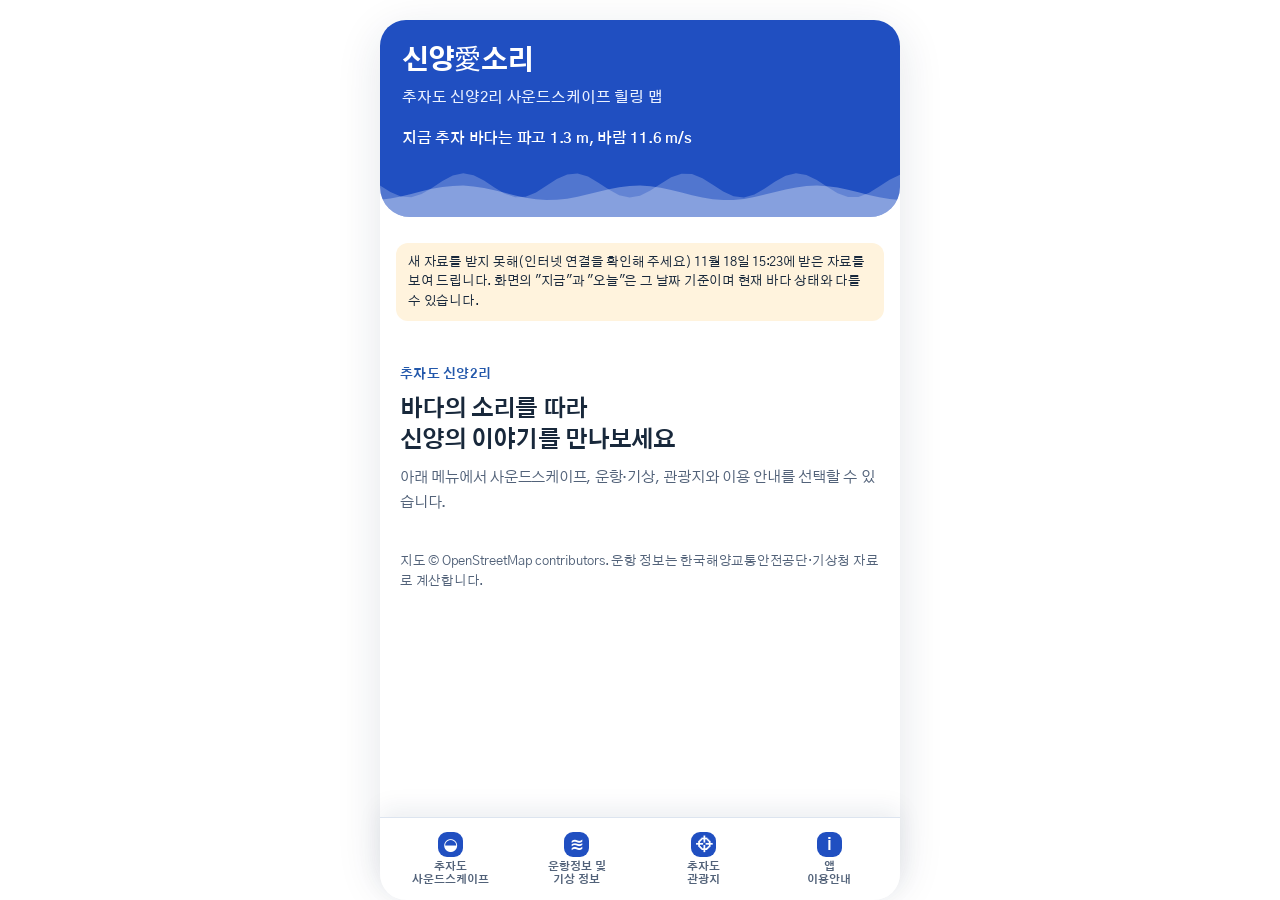
==== commit eb863e9b: "운항정보: 오늘 결항이면 확률 대신 결항 안내, 배 선택 버튼 반씩 Co-Authored-By: Claude Fable 5.2 <noreply@anthropic.com> Claud" ====
--- a/index.html
+++ b/index.html
@@ -94,6 +94,9 @@
 .label{font-size:19px;font-weight:700}
 .basis{font-size:13.5px;color:var(--muted);max-width:34ch;text-wrap:balance}
 .basis b{color:var(--ink);font-family:var(--mono)}
+.verdict.closed .gauge{display:none}
+.verdict.closed .label{font-size:30px;letter-spacing:-.01em}
+.verdict.closed .advice{background:var(--bad);color:var(--surface);font-weight:600}
 .advice{background:var(--sea-soft);border-radius:12px;padding:11px 14px;font-size:13.5px;text-align:left;width:100%}
 .mgrid{display:grid;grid-template-columns:repeat(6,1fr);gap:6px}
 .mgrid button{background:var(--bg);border-radius:9px;padding:8px 0;font-size:13px;font-variant-numeric:tabular-nums}
@@ -800,7 +803,7 @@
 
 <script>
 (function(){
-  var D={"ships":[{"key":"santa","name":"산타모니카","route":"진도 ↔ 상추자 ↔ 제주","kind":"쾌속선","first":"2022-12-01","last":"2026-05-31","sail":3634,"ctrl":413,"off":1328,"mon":[[338,88],[212,36],[237,27],[376,26],[390,18],[314,8],[334,16],[348,12],[314,24],[285,28],[186,46],[300,84]],"dayrate":[[86,25],[59,10],[69,10],[112,10],[114,7],[85,3],[88,6],[88,4],[84,7],[79,8],[54,12],[84,24]],"cond":{"y1":[[56,26],[25,7],[12,1],[25,9]],"y0":[[151,27],[247,15],[234,9],[176,16]]},"ym":[["2022-12",114,38],["2023-01",110,30],["2023-02",24,0],["2023-03",83,5],["2023-04",110,10],["2023-05",112,8],["2023-06",108,2],["2023-07",116,4],["2023-08",116,4],["2023-09",112,4],["2023-10",112,4],["2023-11",94,20],["2023-12",98,18],["2024-01",116,30],["2024-02",102,12],["2024-03",66,10],["2024-04",104,0],["2024-05",110,2],["2024-06",106,6],["2024-07",106,6],["2024-08",114,4],["2024-09",102,14],["2024-10",98,10],["2024-11",92,26],["2024-12",88,28],["2025-01",112,28],["2025-02",86,24],["2025-03",58,12],["2025-04",106,10],["2025-05",110,8],["2025-06",100,0],["2025-07",112,6],["2025-08",118,4],["2025-09",100,6],["2025-10",75,14],["2026-03",30,0],["2026-04",56,6],["2026-05",58,0]],"strip":"[base64]","stripEnd":"2026-05-31","pts":[[1.1,7.0,0],[0.9,6.2,0],[1.8,10.2,1],[1.7,10.4,1],[1.1,9.2,0],[1.1,7.7,0],[0.6,5.4,0],[0.7,7.5,0],[1.8,9.7,1],[0.9,4.6,0],[1.7,8.5,1],[3.2,12.7,1],[1.0,1.9,0],[1.5,9.4,0],[2.1,13.1,1],[4.3,14.9,1],[1.5,5.9,0],[0.5,2.7,0],[2.0,10.7,1],[4.0,15.2,1],[2.4,11.4,1],[1.3,10.0,1],[1.0,7.6,0],[0.7,6.1,0],[1.0,5.9,0],[0.9,7.0,0],[1.0,8.4,0],[0.9,8.0,0],[1.1,8.3,0],[1.5,9.3,0],[0.3,5.5,0],[0.3,0.3,0],[2.5,12.0,1],[0.6,0.2,0],[1.1,4.7,0],[1.1,5.7,0],[0.7,7.8,0],[1.3,10.8,1],[2.6,11.1,1],[2.7,12.4,1],[1.0,6.2,0],[0.7,5.2,0],[1.5,8.8,1],[0.7,3.6,0],[0.7,4.7,0],[1.3,8.4,0],[3.6,16.5,1],[1.8,5.9,0],[0.8,5.8,0],[1.5,10.9,1],[2.0,7.9,1],[1.4,7.3,0],[1.4,7.3,0],[0.4,5.6,0],[1.7,9.6,0],[1.0,7.9,0],[0.8,5.8,0],[0.4,4.4,0],[0.4,3.9,0],[1.0,6.4,0],[0.4,2.9,1],[0.4,4.9,1],[1.8,6.8,0],[0.9,6.1,0],[1.0,2.7,0],[1.9,9.4,0],[1.0,5.8,0],[1.2,6.9,0],[0.6,6.7,0],[0.3,2.3,0],[0.7,7.0,0],[1.1,8.0,0],[0.6,5.0,0],[1.6,7.8,1],[1.2,7.4,0],[1.1,6.7,0],[1.0,8.0,0],[0.3,3.4,0],[0.2,2.8,0],[0.3,4.0,0],[0.6,5.6,0],[1.1,2.0,0],[2.8,10.2,1],[1.7,10.9,0],[1.5,3.3,0],[0.9,7.6,0],[1.0,5.3,0],[0.7,3.0,0],[1.2,8.5,0],[1.3,7.6,0],[0.7,5.6,0],[0.3,1.5,0],[0.4,4.7,0],[1.0,5.5,0],[0.9,8.8,0],[1.0,3.2,0],[0.8,7.5,0],[2.1,10.0,1],[2.8,8.4,1],[1.4,7.1,0],[1.4,9.5,0],[0.6,5.6,0],[0.6,3.1,0],[0.4,2.7,0],[0.5,5.0,0],[0.8,2.4,0],[0.6,3.5,0],[0.4,3.3,0],[1.0,7.2,1],[1.9,10.8,1],[1.3,4.2,0],[2.5,10.8,1],[0.3,3.2,0],[0.3,4.0,0],[0.5,0.5,0],[0.4,1.4,0],[0.4,3.5,0],[1.3,11.0,0],[1.5,3.7,0],[0.9,2.9,0],[0.3,1.3,0],[0.5,5.5,0],[0.6,6.6,0],[0.4,1.1,0],[0.2,2.8,0],[0.3,3.6,0],[0.6,5.4,0],[0.7,6.2,0],[0.5,1.4,0],[1.2,5.5,0],[0.7,3.6,0],[0.7,6.6,0],[0.4,4.0,0],[0.7,7.9,0],[0.4,4.0,0],[0.7,4.2,0],[0.6,6.2,0],[0.5,2.7,0],[0.4,4.0,0],[0.3,0.3,0],[0.3,3.6,0],[0.4,1.8,0],[0.3,2.2,0],[0.4,0.4,0],[0.4,6.1,0],[1.4,8.4,0],[0.8,5.2,0],[0.4,1.4,0],[0.8,7.8,0],[1.5,8.5,1],[1.4,5.5,0],[1.2,5.0,0],[1.3,8.8,0],[1.5,5.0,0],[1.1,2.1,0],[1.1,4.6,0],[0.8,4.5,0],[1.1,6.5,0],[1.1,3.7,0],[0.9,8.0,0],[1.3,4.5,0],[1.2,6.1,0],[1.2,7.0,0],[1.1,6.9,0],[1.4,8.1,0],[1.7,10.0,0],[2.7,11.6,1],[1.9,7.5,0],[1.1,5.9,0],[1.6,5.8,0],[0.5,2.2,0],[0.6,5.6,0],[1.4,10.1,0],[1.4,9.1,0],[1.3,6.7,0],[0.9,5.9,0],[0.6,3.1,0],[1.1,4.7,0],[1.4,6.2,0],[1.6,5.9,0],[1.2,5.1,0],[0.7,4.8,0],[0.6,5.8,0],[0.7,5.5,0],[1.1,7.1,0],[2.3,6.4,0],[1.5,6.5,0],[0.7,5.6,0],[0.9,4.8,0],[1.0,4.9,0],[2.3,13.7,1],[0.8,5.7,0],[0.7,2.8,0],[0.5,3.8,0],[0.7,4.7,0],[0.9,3.1,0],[0.5,2.5,0],[0.6,5.3,0],[0.3,1.6,0],[0.2,1.4,0],[0.6,7.1,0],[1.3,7.2,0],[1.3,9.2,0],[0.8,4.7,0],[0.5,4.9,0],[0.3,2.8,0],[0.3,5.5,0],[1.2,2.2,0],[0.9,7.4,0],[0.6,6.2,0],[0.8,7.7,0],[1.2,3.3,0],[0.6,3.3,0],[0.9,7.5,0],[0.8,3.1,0],[1.1,6.1,0],[1.1,5.1,0],[0.7,2.3,0],[0.5,4.1,0],[0.4,3.0,0],[0.3,4.3,0],[0.6,6.4,0],[0.5,5.0,0],[1.1,4.4,0],[0.4,0.7,0],[0.5,1.4,0],[0.4,3.9,0],[0.2,2.3,0],[1.4,9.3,0],[0.9,5.6,0],[0.8,6.6,0],[2.3,12.0,1],[1.3,9.0,0],[0.5,1.6,0],[0.6,4.2,0],[0.3,4.3,0],[0.4,4.7,0],[0.7,2.9,0],[0.7,8.0,0],[0.8,8.3,0],[1.1,8.7,0],[0.5,4.8,0],[2.0,9.3,1],[1.4,8.4,0],[0.8,4.6,0],[2.4,12.2,0],[1.3,5.7,0],[1.0,6.7,0],[1.0,6.3,0],[0.8,5.8,0],[1.0,4.4,0],[0.6,2.1,0],[0.6,6.4,0],[1.0,6.6,0],[0.4,3.4,0],[1.3,9.5,0],[1.2,3.5,0],[0.7,1.6,0],[0.3,0.8,0],[0.2,2.2,0],[0.3,1.7,0],[0.2,3.5,0],[1.1,10.6,0],[0.7,4.9,0],[0.4,3.8,0],[0.6,5.1,0],[0.2,0.3,0],[0.8,7.2,0],[0.7,4.0,0],[0.7,4.0,0],[0.6,3.7,0],[2.2,9.7,1],[2.4,8.4,0],[2.5,12.3,1],[1.4,10.0,0],[1.9,10.0,0],[0.8,4.8,0],[0.4,6.3,0],[2.7,12.0,1],[3.8,12.5,1],[1.0,7.1,0],[1.0,6.8,0],[0.4,1.9,0],[1.0,4.0,0],[2.6,11.7,1],[1.2,8.9,0],[0.5,3.8,0],[0.8,9.7,0],[1.3,8.3,0],[1.5,9.3,0],[2.0,10.9,0],[0.9,2.8,0],[0.8,6.2,0],[0.4,0.3,0],[0.3,2.9,0],[0.5,4.6,0],[0.3,2.3,0],[3.0,13.2,1],[1.2,2.6,0],[0.5,1.7,0],[1.3,3.3,0],[1.5,6.6,0],[1.0,6.3,0],[1.7,9.0,1],[0.7,3.3,0],[0.5,5.6,0],[1.6,10.1,1],[0.8,6.1,0],[1.1,5.1,0],[0.5,7.1,0],[1.0,8.3,0],[2.2,10.5,1],[1.0,7.9,0],[0.8,5.7,0],[3.1,14.9,1],[3.3,15.8,1],[1.4,7.5,1],[2.9,13.2,1],[2.6,13.4,1],[1.6,8.4,0],[1.0,6.9,0],[0.6,5.2,0],[1.2,7.2,0],[0.5,4.0,0],[0.3,3.2,0],[0.7,7.3,1],[1.3,3.2,0],[0.9,5.2,0],[1.9,8.7,0],[1.5,6.9,1],[2.1,9.4,1],[1.8,5.9,0],[1.6,8.4,0],[1.3,7.9,0],[2.1,11.8,0],[1.6,9.9,0],[1.6,10.3,0],[1.3,4.4,0],[1.7,6.1,0],[0.6,5.1,0],[0.5,2.3,0],[2.0,9.1,0],[0.8,4.9,0],[1.3,8.4,0],[2.4,12.2,1],[2.2,11.5,1],[2.0,10.3,1],[0.9,1.6,0],[0.9,1.9,0],[1.3,7.3,0],[0.9,0.3,0],[0.8,2.0,0],[0.4,0.0,0],[0.7,1.9,0],[1.3,1.6,0],[1.2,3.7,0],[0.6,0.0,0],[0.3,1.5,0],[0.3,5.5,0],[0.6,6.1,0],[1.3,4.8,0],[0.6,2.3,0],[0.5,2.5,0],[0.3,1.9,0],[0.8,3.8,0],[1.2,2.6,0],[0.5,1.6,0],[0.5,1.4,0],[0.3,0.0,0],[1.0,5.6,0],[0.9,1.9,0],[1.2,6.8,0],[2.2,12.1,0],[1.0,6.6,0],[0.5,3.3,0],[0.2,2.2,0],[0.3,3.7,0],[0.3,1.8,0],[1.9,12.1,0],[0.8,6.6,0],[0.9,5.0,0],[0.8,5.4,0],[0.5,3.1,0],[0.6,6.3,0],[0.9,4.7,0],[1.2,7.4,0],[2.0,10.2,0],[0.4,4.1,0],[1.1,6.8,0],[0.8,6.0,0],[0.8,6.1,0],[0.3,1.8,0],[0.2,1.8,1],[1.4,7.6,0],[1.2,9.1,0],[0.8,3.8,0],[0.4,3.3,0],[0.3,2.6,0],[0.4,7.1,0],[1.1,7.7,0],[0.7,6.5,0],[1.2,9.3,0],[1.0,5.0,0],[0.7,3.5,0],[0.8,7.5,0],[0.6,3.3,0],[0.3,3.5,0],[0.3,1.1,0],[0.6,6.7,0],[0.5,2.7,0],[0.2,0.2,0],[0.6,4.1,0],[0.4,2.6,0],[0.6,2.5,0],[0.3,4.3,0],[0.3,1.1,0],[0.3,2.9,0],[0.4,0.5,0],[0.5,4.5,0],[0.5,4.2,0],[0.5,3.9,0],[0.6,2.4,0],[0.3,3.4,0],[1.0,5.3,0],[0.8,8.6,1],[1.5,3.2,0],[1.2,3.7,0],[0.6,4.4,0],[0.5,2.8,0],[0.6,7.7,0],[0.6,6.8,0],[0.7,5.2,0],[2.2,9.0,1],[1.4,2.9,0],[2.0,10.1,1],[1.7,5.0,0],[1.0,5.5,0],[1.4,4.0,0],[1.7,11.0,0],[1.4,9.1,0],[1.5,8.9,0],[1.3,6.0,0],[1.1,0.5,1],[0.6,1.3,0],[0.5,4.3,0],[0.7,3.2,0],[0.8,5.5,0],[0.9,6.6,0],[1.6,10.8,0],[1.2,2.9,0],[1.4,7.9,0],[1.3,4.2,0],[0.9,5.8,0],[0.9,6.7,0],[0.6,3.8,0],[1.8,4.5,0],[3.1,5.7,1],[2.8,6.6,0],[1.8,6.9,0],[1.3,5.9,0],[0.7,5.4,0],[0.8,5.0,0],[1.3,5.6,0],[0.8,4.6,0],[0.6,2.4,0],[0.4,1.9,0],[0.4,5.1,0],[0.3,2.8,0],[0.2,1.4,0],[0.2,1.1,0],[0.3,4.2,0],[0.6,6.6,0],[0.9,6.3,0],[0.9,6.0,0],[0.8,5.7,0],[0.8,5.4,0],[0.6,6.1,0],[0.8,6.9,0],[0.9,7.8,0],[2.1,11.0,0],[1.0,2.9,0],[0.6,1.2,0],[0.3,2.0,0],[0.3,3.6,0],[1.7,8.2,1],[1.4,6.1,0],[0.9,6.3,0],[0.4,1.7,0],[0.4,0.9,0],[0.4,3.5,0],[0.7,4.8,0],[0.4,1.9,0],[0.5,3.6,0],[0.5,3.6,0],[0.4,5.7,0],[1.3,9.4,0],[0.8,7.1,0],[1.0,0.4,0],[0.7,4.1,0],[0.4,3.4,0],[2.3,11.1,0],[1.0,5.3,0],[0.7,5.5,0],[1.0,8.5,1],[1.8,8.9,0],[1.7,8.4,1],[2.3,11.9,1],[1.4,7.2,0],[0.4,5.4,0],[0.8,7.4,0],[0.9,7.3,0],[2.7,11.1,1],[1.5,8.2,0],[0.7,0.6,0],[1.6,8.4,0],[1.4,8.3,0],[1.3,6.4,0],[1.3,7.3,0],[1.3,6.8,0],[0.9,7.7,0],[0.9,5.7,0],[0.7,3.9,0],[1.6,7.0,0],[0.6,6.1,0],[0.5,3.6,0],[0.7,7.3,0],[1.0,7.2,0],[0.5,3.1,0],[1.5,9.1,0],[1.5,6.8,0],[1.0,9.9,1],[3.6,14.4,1],[2.1,10.5,0],[1.1,5.8,0],[1.4,10.1,0],[2.2,11.6,0],[1.6,10.0,1],[1.4,7.1,0],[1.0,7.9,0],[2.2,11.5,0],[1.0,8.0,0],[1.9,10.1,0],[1.4,11.2,1],[2.4,9.3,1],[1.4,7.1,0],[0.6,1.4,0],[1.3,9.2,0],[1.1,8.1,0],[1.0,6.9,0],[1.2,8.2,0],[0.8,7.4,0],[0.7,5.7,0],[0.5,5.3,0],[1.6,8.6,0],[0.8,8.2,0],[1.3,7.2,0],[1.9,10.2,1],[2.5,13.0,1],[1.1,5.9,0],[0.5,2.0,0],[1.2,7.5,0],[0.9,4.3,0],[0.7,3.7,0],[1.5,10.0,0],[3.4,14.1,1],[3.1,7.2,1],[3.1,13.4,1],[1.2,4.9,0],[0.4,4.8,0],[0.7,4.2,0],[1.1,7.1,0],[0.6,6.5,0],[1.3,9.8,0],[1.2,5.7,0],[0.6,2.1,0],[2.7,11.1,1],[1.1,6.3,0],[0.8,6.5,0],[0.8,7.6,0],[0.8,5.3,0],[2.3,10.5,1],[1.9,11.0,1],[0.6,4.5,0],[1.9,10.0,0],[0.6,2.4,0],[2.5,12.5,1],[2.7,11.7,1],[1.0,5.5,0],[1.2,6.0,0],[0.5,2.4,0],[2.7,11.0,1],[1.3,9.2,0],[0.7,3.4,0],[1.4,8.7,0],[0.9,5.2,0],[0.8,7.5,0],[2.3,10.6,1],[1.8,6.7,1],[2.3,12.3,1],[2.1,9.4,0],[1.3,7.1,0],[1.0,7.0,0],[0.9,4.3,0],[1.1,4.1,0],[1.8,10.5,1],[1.2,8.6,0],[1.1,5.7,0],[0.4,2.7,0],[0.2,2.7,0],[0.6,3.3,0],[0.4,3.5,0],[0.4,5.6,0],[0.8,5.4,0],[1.4,8.3,0],[1.8,7.3,0],[2.8,13.5,1],[3.2,12.4,1],[2.4,10.3,1],[0.6,1.1,0],[0.6,6.0,0],[2.5,16.4,1],[1.3,8.2,0],[3.1,12.9,1],[1.7,9.0,0],[3.5,16.2,1],[1.4,8.1,0],[0.7,6.7,0],[0.3,6.2,0],[1.2,8.0,0],[1.7,6.5,0],[0.6,1.3,0],[0.3,2.0,0],[0.2,3.6,0],[2.0,10.2,1],[1.8,10.2,1],[2.0,10.9,0],[1.3,9.0,0],[1.3,8.9,0],[1.2,7.9,0],[1.5,9.9,0],[2.0,10.7,0],[0.5,2.9,0],[0.9,4.9,0],[0.3,4.6,0],[0.6,2.3,0],[0.5,3.2,0],[0.8,3.5,0],[3.9,15.6,1],[4.1,15.8,1],[1.1,7.6,0],[2.2,7.4,0],[1.2,7.6,0],[1.1,4.3,0],[0.9,5.9,0],[0.8,6.1,0],[0.6,2.5,0],[1.7,4.9,0],[2.0,11.3,1],[1.0,6.8,0],[0.8,4.4,0],[0.5,1.1,0],[0.6,6.4,0],[1.0,5.1,0],[0.4,2.0,0],[1.3,6.9,0],[0.5,3.5,0],[0.3,4.0,0],[1.2,3.5,0],[0.4,5.1,0],[0.4,5.3,1],[0.4,0.4,0],[1.0,2.8,0],[1.9,12.3,1],[2.2,7.5,1],[1.6,3.8,0],[1.9,11.0,0],[1.2,7.1,0],[0.9,5.9,0],[0.6,4.6,0],[1.3,8.5,0],[1.0,9.7,0],[1.0,4.4,0],[0.5,1.9,0],[0.6,3.9,0],[0.2,0.5,0],[0.2,0.1,0],[0.3,4.8,0],[0.6,4.2,0],[0.5,3.0,0],[1.3,11.3,0],[0.7,5.3,0],[1.9,12.7,0],[0.7,2.2,0],[0.9,2.4,0],[0.4,4.0,0],[1.9,11.8,1],[1.1,4.4,0],[0.5,3.8,0],[0.6,3.3,0],[1.1,7.5,1],[0.5,5.3,0],[0.8,6.9,0],[0.6,5.4,0],[0.6,2.8,0],[0.8,0.9,1],[1.7,3.0,0],[0.9,3.4,0],[0.4,1.7,0],[0.3,1.1,0],[0.2,2.0,0],[0.3,6.2,0],[0.3,1.9,0],[0.4,3.4,0],[0.2,0.9,0],[0.6,7.5,0],[1.0,6.7,0],[0.6,6.7,0],[0.4,0.3,0],[0.4,4.5,0],[0.4,2.3,0],[0.4,2.8,0],[0.4,3.3,0],[0.5,1.7,0],[0.3,4.1,0],[0.3,0.8,0],[0.7,8.2,0],[1.2,5.4,0],[1.7,2.7,0],[1.3,4.2,0],[1.3,7.9,0],[0.7,2.1,0],[1.3,9.6,0],[1.8,9.7,0],[0.9,4.8,0],[0.5,4.1,0],[1.1,5.4,0],[0.8,5.9,0],[0.5,3.8,0],[0.3,3.6,0],[0.4,4.2,0],[0.4,2.3,0],[0.5,4.9,0],[0.5,5.6,0],[0.5,4.1,0],[0.5,5.0,0],[0.8,4.5,0],[0.5,0.2,0],[0.6,8.2,0],[1.9,12.0,0],[1.5,10.2,0],[2.7,9.7,1],[1.7,9.6,1],[0.7,4.6,0],[0.5,4.8,0],[0.9,2.6,0],[1.5,9.2,0],[0.9,5.7,0],[1.2,8.9,0],[0.9,4.7,0],[1.3,5.2,0],[1.2,4.9,0],[0.9,5.1,0],[0.5,4.8,0],[0.7,7.8,0],[1.2,10.5,0],[1.4,11.4,0],[0.8,6.9,0],[0.7,7.3,0],[1.1,10.1,0],[1.6,8.6,0],[0.9,6.1,0],[0.8,1.9,0],[0.9,8.8,0],[1.5,6.8,0],[1.2,7.1,0],[1.8,10.5,0],[1.9,4.2,0],[1.1,2.1,0],[1.0,5.4,0],[2.0,11.5,1],[1.1,5.4,0],[1.4,8.3,0],[1.2,8.2,0],[0.8,4.7,0],[0.5,0.4,0],[0.4,2.1,0],[0.4,3.4,0],[0.5,4.2,0],[0.5,5.2,0],[0.4,2.5,0],[0.8,3.2,0],[0.9,1.8,0],[0.8,3.4,0],[1.2,5.9,0],[0.5,0.8,0],[0.3,4.5,0],[0.5,2.5,0],[0.3,3.0,0],[0.5,1.4,0],[0.7,3.6,0],[0.5,4.3,0],[0.3,3.6,0],[0.6,2.0,0],[0.7,5.8,0],[1.1,3.0,0],[0.5,3.5,0],[1.0,7.2,0],[0.8,5.9,0],[1.2,9.3,0],[1.9,11.5,0],[2.1,8.7,0],[0.7,3.4,0],[0.6,7.6,0],[0.5,3.2,0],[0.8,6.6,0],[2.2,12.0,0],[1.6,7.6,0],[0.8,6.3,0],[2.6,11.8,1],[2.0,10.1,1],[1.6,5.7,0],[1.2,3.5,0],[0.8,3.5,0],[0.5,10.1,0],[0.7,6.8,0],[0.8,6.5,0],[0.4,1.4,0],[0.4,3.0,0],[0.3,2.2,0],[2.6,4.5,1],[1.3,6.0,0],[0.5,3.8,0],[0.5,2.8,0],[0.7,6.4,0],[1.0,7.3,0],[1.7,7.8,0],[2.2,10.2,0],[1.0,5.7,0],[0.3,3.1,0],[0.4,3.2,0],[0.8,5.8,0],[1.1,6.5,0],[2.6,14.1,0],[1.5,9.8,0],[2.1,9.4,1],[2.1,9.2,1],[2.1,9.4,1],[0.7,3.9,0],[0.4,3.8,0],[1.2,6.3,0],[0.5,4.5,0],[0.3,4.1,0],[0.3,3.1,0],[0.5,6.0,0],[1.5,10.2,0],[0.9,5.6,0],[0.7,4.1,0],[0.2,0.8,0],[0.5,3.8,0],[0.3,4.3,0],[0.9,7.9,0],[1.4,8.0,0],[0.3,1.7,0],[0.3,2.6,0],[1.7,7.7,1],[1.1,3.3,0],[1.4,7.9,0],[1.1,9.2,0],[0.5,1.2,0],[1.0,5.3,0],[0.9,1.9,0],[0.5,3.2,0],[1.1,8.0,0],[2.0,10.1,1],[1.6,8.4,0],[1.6,12.7,0],[0.9,7.1,0],[0.5,3.9,0],[1.0,5.0,0],[0.5,5.6,0],[1.0,7.5,0],[1.1,4.0,0],[1.0,2.7,0],[0.5,1.4,0],[0.3,2.8,0],[0.7,5.7,0],[0.4,3.7,0],[0.3,5.2,0],[1.0,5.2,0],[0.6,1.7,0],[1.4,7.0,0],[1.8,5.1,0],[0.5,1.4,0],[0.6,2.5,0],[0.3,2.8,0],[0.9,7.7,0],[0.4,3.6,0],[0.3,2.0,0],[0.4,4.1,0],[0.5,10.8,0],[0.3,1.4,0],[1.7,10.6,0],[0.5,2.0,0],[0.3,1.6,0],[0.3,0.6,0],[0.6,2.3,0],[0.8,4.1,0],[0.7,6.5,0],[0.8,8.8,0],[1.3,9.1,0],[1.2,10.1,0],[1.3,7.4,0],[1.5,11.9,0],[0.9,4.8,0],[0.6,5.0,0],[0.3,2.7,0],[0.2,0.8,0]]},{"key":"songlim","name":"송림블루오션","route":"제주 ↔ 추자 ↔ 완도","kind":"카페리","first":"2022-12-01","last":"2026-05-31","sail":1631,"ctrl":207,"off":359,"mon":[[156,40],[113,32],[157,17],[150,18],[197,11],[150,6],[135,17],[102,1],[100,8],[119,17],[114,18],[138,22]],"dayrate":[[78,20],[58,16],[78,9],[77,10],[99,6],[76,3],[70,10],[52,1],[50,5],[57,9],[54,8],[60,10]],"cond":{"y1":[[42,18],[19,6],[12,4],[21,7]],"y0":[[124,18],[203,12],[162,7],[124,11]]},"ym":[["2022-12",24,6],["2023-01",42,12],["2023-02",46,12],["2023-03",52,8],["2023-04",46,14],["2023-05",52,6],["2023-06",44,4],["2023-07",26,9],["2024-05",28,0],["2024-06",52,2],["2024-07",54,4],["2024-08",55,1],["2024-09",52,4],["2024-10",58,8],["2024-11",52,8],["2024-12",44,4],["2025-01",60,16],["2025-02",29,12],["2025-03",59,9],["2025-04",50,2],["2025-05",59,5],["2025-06",54,0],["2025-07",55,4],["2025-08",47,0],["2025-09",48,4],["2025-10",61,9],["2025-11",62,10],["2025-12",70,12],["2026-01",54,12],["2026-02",38,8],["2026-03",46,0],["2026-04",54,2],["2026-05",58,0]],"strip":"[base64]","stripEnd":"2026-05-31","pts":[[1.5,5.9,0],[0.5,2.7,0],[1.3,5.3,0],[2.0,10.7,1],[4.0,15.2,1],[2.4,11.4,1],[1.0,7.6,0],[0.7,6.1,0],[1.0,7.7,0],[1.0,5.9,0],[0.9,7.0,0],[1.0,8.4,0],[0.9,8.0,0],[1.1,8.3,0],[1.5,9.3,0],[0.6,4.7,0],[0.3,0.3,0],[2.5,12.0,1],[0.6,0.2,0],[1.1,4.7,0],[1.1,5.7,0],[0.6,4.3,0],[2.6,11.1,1],[2.7,12.4,1],[1.0,6.2,0],[0.6,5.0,0],[0.7,5.2,0],[1.5,8.8,1],[2.0,7.9,1],[1.4,7.3,0],[1.4,7.3,0],[0.4,5.6,0],[0.9,7.7,0],[1.0,7.9,0],[0.8,5.8,0],[0.4,4.4,0],[0.4,3.9,0],[1.0,6.4,0],[1.0,8.1,0],[1.5,6.2,1],[0.6,5.6,0],[0.7,7.9,0],[1.8,8.3,1],[1.2,4.3,0],[0.4,2.4,0],[0.6,4.0,0],[1.4,11.7,1],[1.2,9.1,1],[1.4,10.6,1],[0.7,3.3,0],[1.3,9.1,0],[2.1,11.5,1],[1.4,9.2,0],[0.5,0.9,0],[0.5,4.9,0],[0.5,2.4,0],[0.6,3.6,0],[0.3,2.2,0],[0.9,6.7,0],[0.5,1.6,0],[0.4,2.9,1],[0.4,4.9,1],[1.8,6.8,1],[0.9,6.1,0],[1.0,2.7,0],[1.0,5.8,0],[1.2,6.9,0],[0.6,6.7,0],[0.3,2.3,0],[0.7,7.0,0],[1.1,8.0,0],[1.6,7.8,1],[1.2,7.4,0],[1.1,6.7,0],[1.0,8.0,0],[0.3,3.4,0],[0.2,2.8,0],[0.6,5.6,0],[1.1,2.0,0],[2.8,10.2,1],[2.5,11.5,1],[0.9,7.6,0],[1.0,5.3,0],[0.7,3.0,0],[1.2,8.5,0],[0.7,5.6,0],[0.4,4.7,0],[1.0,5.5,0],[0.9,8.8,1],[2.1,10.0,1],[2.8,8.4,1],[1.4,7.1,0],[1.4,9.5,0],[0.6,5.6,0],[0.4,2.7,0],[0.5,5.0,0],[0.8,2.4,0],[0.6,3.5,0],[0.4,3.3,0],[0.7,7.0,0],[1.9,10.8,1],[2.5,10.8,1],[0.3,3.2,0],[0.5,0.5,0],[0.4,1.4,0],[0.4,3.5,0],[1.5,3.7,0],[0.9,2.9,0],[0.3,1.3,0],[0.5,5.5,0],[0.6,6.6,0],[0.4,1.1,0],[0.3,3.6,0],[0.6,5.4,0],[0.7,6.2,0],[0.5,1.4,0],[0.7,3.6,0],[0.7,6.6,0],[0.4,4.0,0],[0.7,7.9,0],[0.4,4.0,0],[0.7,4.2,0],[0.6,6.2,0],[0.5,2.7,0],[0.4,4.0,0],[0.3,0.3,0],[0.4,1.8,0],[0.3,2.2,0],[0.4,0.4,0],[0.4,6.1,0],[1.0,5.4,0],[0.4,1.4,0],[0.8,7.8,0],[1.5,8.5,1],[1.2,5.0,0],[1.1,2.1,0],[1.1,4.6,0],[0.8,4.5,0],[1.1,6.5,1],[1.3,5.5,0],[0.9,8.0,1],[1.3,4.5,0],[1.2,6.1,1],[1.2,7.0,0],[1.1,6.9,0],[2.7,11.6,1],[1.9,7.5,1],[1.1,5.9,0],[0.3,1.8,0],[0.2,1.8,0],[1.2,9.1,0],[0.8,3.8,0],[0.4,3.3,0],[0.3,2.6,0],[0.4,7.1,0],[1.2,9.3,0],[1.0,5.0,0],[0.7,3.5,0],[0.8,7.5,0],[0.6,3.3,0],[0.3,3.5,0],[0.3,1.1,0],[0.6,6.7,0],[0.5,2.7,0],[0.2,0.2,0],[0.7,6.1,0],[0.6,4.1,0],[0.4,2.6,0],[0.6,2.5,0],[0.3,4.3,0],[0.3,1.1,0],[0.3,2.9,1],[0.5,4.5,0],[0.5,4.2,0],[0.5,3.9,0],[0.6,2.4,0],[0.3,3.4,0],[0.4,1.3,0],[1.0,5.3,0],[1.5,3.2,0],[1.2,3.7,0],[0.6,4.4,0],[0.5,2.8,0],[0.6,7.7,0],[0.6,6.8,0],[0.7,5.2,0],[2.2,9.0,0],[1.4,2.9,0],[1.7,5.0,0],[1.4,4.0,0],[1.7,11.0,0],[1.4,9.1,0],[1.5,8.9,0],[1.3,6.0,0],[1.8,7.3,0],[1.1,0.5,0],[0.6,1.3,0],[0.5,4.3,0],[0.7,3.2,0],[0.8,5.5,0],[0.9,6.6,0],[1.2,8.0,0],[1.2,2.9,0],[1.4,7.9,0],[1.3,4.2,0],[0.9,5.8,0],[0.9,6.7,0],[0.6,3.8,0],[1.8,4.5,0],[3.1,5.7,1],[2.8,6.6,1],[1.8,6.9,0],[1.3,5.9,0],[0.7,5.4,0],[0.8,5.0,0],[1.3,5.6,0],[0.8,4.6,0],[0.6,2.4,0],[0.4,1.9,0],[0.4,5.1,0],[0.3,2.8,0],[0.2,1.4,0],[0.2,1.1,0],[0.3,4.2,0],[0.6,6.6,0],[0.9,6.3,0],[0.9,6.0,0],[0.8,5.7,0],[0.8,5.4,0],[0.6,6.1,0],[0.8,6.9,0],[0.9,7.8,0],[1.7,8.2,0],[1.0,2.9,0],[0.6,1.2,0],[0.3,2.0,0],[0.3,3.6,0],[1.4,6.1,0],[0.9,6.3,0],[0.4,1.7,0],[0.4,0.9,0],[0.4,3.5,0],[1.4,8.6,0],[0.7,4.8,0],[0.4,1.9,0],[0.5,3.6,0],[0.5,3.6,0],[0.4,5.7,0],[1.3,9.4,0],[0.8,7.1,0],[0.7,4.1,0],[0.4,3.4,0],[2.3,11.1,1],[1.0,5.3,0],[0.7,5.5,0],[1.0,8.5,0],[1.8,8.9,0],[1.7,8.4,0],[2.3,11.9,1],[1.4,7.2,0],[1.1,8.0,0],[0.8,7.4,0],[0.9,7.3,0],[1.5,8.2,0],[0.7,0.6,0],[1.6,8.4,0],[1.4,8.3,0],[1.3,6.4,0],[1.3,7.3,0],[1.3,6.8,0],[0.9,7.7,0],[0.9,5.7,0],[0.7,3.9,0],[1.6,7.0,0],[0.6,6.1,0],[0.5,3.6,0],[0.7,7.3,0],[1.0,7.2,0],[0.5,3.1,0],[0.9,9.3,0],[1.5,9.1,0],[1.5,6.8,0],[1.0,9.9,1],[3.6,14.4,1],[2.1,10.5,0],[1.1,5.8,0],[2.9,10.7,1],[2.2,11.6,1],[1.6,10.0,0],[1.4,7.1,0],[1.0,7.9,0],[2.2,11.5,0],[1.0,8.0,0],[1.4,11.2,1],[2.4,9.3,0],[1.4,7.1,0],[0.6,1.4,0],[1.3,9.2,0],[1.2,8.8,0],[1.1,8.1,0],[1.0,6.9,0],[1.2,8.2,0],[0.8,7.4,0],[0.7,5.7,0],[0.5,5.3,0],[0.8,8.2,0],[1.3,7.2,0],[1.1,5.9,0],[0.5,2.0,0],[1.2,7.5,0],[0.9,4.3,0],[0.7,3.7,0],[1.5,10.0,0],[2.7,12.6,1],[3.1,7.2,1],[3.1,13.4,1],[1.2,4.9,0],[0.4,4.8,0],[0.7,4.2,0],[1.1,7.1,0],[0.6,6.5,0],[1.3,9.8,0],[1.2,5.7,0],[0.6,2.1,0],[1.1,6.3,0],[0.8,6.5,0],[0.8,7.6,0],[0.8,5.3,0],[0.6,4.5,0],[1.9,10.0,0],[0.6,2.4,0],[2.5,12.5,1],[2.7,11.7,1],[1.0,5.5,0],[1.2,6.0,0],[0.5,2.4,0],[1.3,9.2,0],[0.7,3.4,0],[0.4,4.0,0],[1.4,8.7,0],[0.9,5.2,0],[0.8,7.5,0],[1.8,11.3,1],[2.3,10.6,1],[1.8,6.7,1],[2.3,12.3,1],[2.1,9.4,0],[1.3,7.1,0],[1.0,7.0,0],[0.9,4.3,0],[1.1,4.1,0],[1.8,10.5,1],[1.2,8.6,0],[1.1,5.7,0],[0.4,2.7,0],[0.2,2.7,0],[0.6,3.3,0],[0.4,3.5,0],[0.8,5.4,0],[1.4,8.3,0],[1.8,7.3,0],[2.8,13.5,1],[3.2,12.4,1],[2.4,10.3,1],[0.6,1.1,0],[0.6,6.0,0],[2.5,16.4,1],[1.3,8.2,0],[2.7,12.9,1],[3.1,12.9,1],[2.8,12.9,1],[1.7,9.0,0],[3.5,16.2,1],[1.4,8.1,0],[1.3,8.9,0],[1.2,7.9,0],[1.5,9.9,0],[2.0,10.7,0],[0.5,2.9,0],[0.9,4.9,0],[0.6,2.3,0],[0.5,3.2,0],[0.8,3.5,0],[3.9,15.6,1],[0.9,5.2,0],[1.4,8.8,0],[1.0,4.0,0],[0.6,5.5,0],[0.7,7.3,0],[0.5,5.6,0],[0.4,2.4,0],[0.8,8.9,0],[1.2,7.7,0],[3.4,16.1,1],[2.0,10.8,1],[2.2,9.5,0],[2.2,10.8,1],[1.4,7.0,0],[1.1,7.6,0],[2.2,7.4,0],[1.2,7.6,0],[1.1,4.3,0],[0.9,5.9,0],[0.8,6.1,0],[0.6,2.5,0],[2.0,11.3,1],[1.0,6.8,0],[0.8,4.4,0],[0.5,1.1,0],[0.6,6.4,0],[0.6,2.9,0],[1.0,5.1,0],[0.4,2.0,0],[1.3,6.9,0],[0.5,3.5,0],[0.3,4.0,0],[1.2,3.5,0],[0.4,5.1,0],[0.4,0.4,0],[1.0,2.8,0],[1.9,12.3,1],[2.2,7.5,1],[1.6,3.8,0],[1.2,7.1,0],[0.9,5.9,0],[0.6,4.6,0],[1.3,8.5,0],[1.0,9.7,0],[1.0,4.4,0],[0.6,3.9,0],[0.2,0.5,0],[0.2,0.1,0],[0.3,4.8,0],[0.6,4.2,0],[0.5,3.0,0],[1.3,11.3,0],[0.7,5.3,0],[1.9,12.7,1],[0.7,2.2,0],[0.9,2.4,0],[0.4,4.0,0],[0.3,3.1,0],[1.9,11.8,1],[1.1,4.4,0],[0.5,3.8,0],[0.6,3.3,0],[1.1,7.5,0],[0.5,5.3,0],[0.8,6.9,0],[0.6,5.4,0],[0.6,2.8,0],[0.8,7.5,0],[1.7,3.0,0],[0.9,3.4,0],[0.4,1.7,0],[0.3,1.1,0],[0.2,2.0,0],[0.3,6.2,0],[0.3,1.9,0],[0.4,3.4,0],[0.2,0.9,0],[0.6,7.5,0],[1.0,6.7,0],[0.6,6.7,0],[0.4,0.3,0],[0.4,4.5,0],[0.4,2.3,0],[0.4,2.8,0],[0.4,3.3,0],[0.5,1.7,0],[0.3,4.1,0],[0.7,8.2,0],[1.2,5.4,0],[1.7,2.7,0],[1.3,4.2,0],[1.3,7.9,0],[0.7,3.3,0],[0.7,2.1,0],[1.3,9.6,0],[0.9,4.8,0],[0.5,4.1,0],[1.1,5.4,0],[0.8,5.9,0],[0.3,3.6,0],[0.4,4.2,0],[0.4,2.3,0],[0.5,4.9,0],[0.5,5.6,0],[0.5,4.1,0],[0.5,5.0,0],[0.8,4.5,0],[0.5,0.2,0],[0.6,8.2,0],[1.9,12.0,0],[2.7,9.7,1],[1.7,9.6,1],[0.7,4.6,0],[0.5,4.8,0],[0.9,2.6,0],[1.0,9.5,0],[1.5,9.2,0],[0.9,5.7,0],[1.2,8.9,0],[0.9,4.7,0],[1.3,5.2,0],[1.2,4.9,0],[0.9,5.1,0],[0.7,7.8,0],[1.2,10.5,0],[1.4,11.4,1],[0.8,6.9,0],[0.7,7.3,0],[1.1,10.1,0],[1.6,8.6,0],[0.9,6.1,0],[0.8,1.9,0],[0.9,8.8,0],[1.5,6.8,0],[1.1,5.4,0],[1.4,8.3,0],[1.2,8.2,0],[0.8,4.7,0],[0.5,0.4,0],[0.4,2.1,0],[0.4,3.4,0],[0.5,4.2,0],[0.5,3.4,0],[0.5,5.2,0],[0.4,2.5,0],[0.8,3.2,0],[0.9,1.8,0],[0.8,3.4,0],[1.2,5.9,0],[0.5,0.8,0],[0.5,2.5,0],[0.3,3.0,0],[0.5,1.4,0],[0.7,3.6,0],[0.5,4.3,0],[0.3,3.6,0],[0.6,2.0,0],[0.7,5.8,0],[1.1,3.0,0],[0.5,3.5,0],[1.0,7.2,0],[0.8,5.9,0],[0.7,3.4,0],[0.6,7.6,0],[0.5,3.2,0],[1.2,8.1,0],[0.8,6.6,0],[0.8,6.3,0],[2.6,11.8,1],[2.0,10.1,1],[1.6,5.7,0],[0.8,3.5,0],[0.5,10.1,0],[0.7,6.8,0],[0.8,6.5,0],[0.4,1.4,0],[0.4,3.0,0],[0.3,2.2,0],[2.6,4.5,1],[1.3,6.0,0],[0.5,3.8,0],[0.5,2.8,0],[0.7,6.4,0],[1.0,7.3,0],[2.2,10.2,0],[1.0,5.7,0],[0.3,3.1,0],[0.4,3.2,0],[0.8,5.8,0],[2.2,10.7,0],[1.5,9.8,1],[2.1,9.4,0],[2.1,9.2,1],[2.1,9.4,1],[1.7,9.3,0],[1.9,7.7,0],[1.2,7.0,0],[1.2,7.9,0],[1.4,8.3,0],[1.1,8.5,0],[1.4,8.2,0],[0.7,5.6,0],[1.8,10.2,0],[1.2,9.2,1],[1.2,7.8,0],[1.0,5.7,0],[0.8,7.1,0],[0.9,3.8,0],[1.1,8.7,0],[1.7,12.4,0],[1.2,9.2,0],[1.6,8.6,0],[1.4,10.7,0],[1.1,7.3,0],[1.5,8.7,0],[0.8,7.5,0],[0.5,5.7,0],[1.8,11.5,1],[1.5,5.0,0],[0.7,6.2,0],[0.8,5.8,0],[0.4,2.9,0],[0.2,1.1,0],[0.6,3.7,0],[2.3,12.3,1],[1.3,4.7,0],[2.1,5.5,0],[0.4,5.1,0],[1.2,5.8,0],[1.1,7.1,0],[1.3,9.3,0],[2.0,11.6,1],[1.1,8.4,0],[1.5,8.3,0],[0.4,2.0,0],[1.5,8.2,0],[0.8,5.1,0],[1.6,6.9,0],[3.5,13.0,1],[0.7,3.5,0],[1.2,9.8,0],[0.8,4.5,0],[0.6,3.3,0],[2.4,11.6,1],[1.1,4.1,0],[1.3,7.0,0],[2.6,13.3,1],[0.7,3.5,0],[0.4,1.6,0],[1.2,5.9,0],[1.2,7.9,0],[2.8,13.7,1],[1.7,10.2,0],[0.7,6.9,0],[1.1,9.1,0],[1.1,4.5,0],[1.8,10.0,0],[0.6,2.3,0],[3.8,13.8,1],[1.2,4.4,0],[1.9,7.4,0],[3.0,8.1,1],[0.5,5.6,0],[0.6,4.7,0],[2.3,10.9,1],[0.6,2.4,0],[0.5,3.2,0],[0.5,4.9,0],[1.8,9.6,1],[1.4,7.0,0],[1.0,7.9,0],[0.8,4.7,0],[0.5,4.1,0],[1.5,10.1,0],[0.9,5.2,0],[1.1,7.8,0],[1.0,4.4,0],[0.4,3.5,0],[1.3,7.6,0],[1.0,4.0,0],[0.6,3.8,0],[0.7,3.9,0],[0.4,3.8,0],[0.9,2.2,0],[1.2,6.3,0],[0.5,4.5,0],[0.3,4.1,0],[0.3,3.1,0],[0.5,6.0,0],[1.5,10.2,0],[0.9,5.6,0],[0.2,0.8,0],[0.5,3.8,0],[0.3,4.3,0],[0.9,7.9,0],[1.4,8.0,0],[0.7,2.4,0],[0.3,1.7,0],[0.3,2.6,0],[1.7,7.7,1],[1.1,3.3,0],[1.4,7.9,0],[1.1,9.2,0],[0.5,1.2,0],[1.0,5.3,0],[0.9,1.9,0],[0.5,3.2,0],[1.1,8.0,0],[1.0,2.6,0],[1.6,8.4,0],[1.6,12.7,0],[0.9,7.1,0],[0.5,3.9,0],[1.0,5.0,0],[0.5,5.6,0],[1.1,4.0,0],[1.0,2.7,0],[0.5,1.4,0],[0.3,2.8,0],[0.7,5.7,0],[0.4,3.7,0],[0.3,5.2,0],[1.0,5.2,0],[0.6,1.7,0],[1.4,7.0,0],[1.8,5.1,0],[0.5,1.4,0],[0.6,2.5,0],[0.3,2.8,0],[0.9,7.7,0],[0.4,3.6,0],[0.3,2.0,0],[0.4,4.1,0],[0.5,10.8,0],[1.7,10.6,0],[0.5,2.0,0],[0.3,1.6,0],[0.3,0.6,0],[0.6,2.3,0],[0.8,4.1,0],[0.7,6.5,0],[0.8,8.8,0],[1.3,9.1,0],[1.2,10.1,0],[1.3,7.4,0],[1.5,11.9,0],[1.2,9.5,0],[0.6,5.0,0],[0.3,2.7,0],[0.2,0.8,0]]},{"key":"queen","name":"퀸스타2호","route":"제주 ↔ 추자 ↔ 우수영","kind":"쾌속선","first":"2022-12-01","last":"2024-04-07","sail":824,"ctrl":178,"off":170,"mon":[[120,42],[92,25],[110,26],[52,10],[52,6],[58,8],[60,6],[58,6],[37,3],[64,8],[54,16],[67,22]],"dayrate":[[61,21],[51,15],[57,15],[31,8],[28,4],[29,4],[30,3],[30,3],[21,2],[30,4],[27,8],[34,11]],"cond":{"y1":[[45,19],[25,13],[10,5],[13,2]],"y0":[[91,24],[80,11],[76,3],[60,9]]},"ym":[["2022-12",11,0],["2023-01",60,20],["2023-02",51,11],["2023-03",59,10],["2023-04",41,9],["2023-05",52,6],["2023-06",58,8],["2023-07",60,6],["2023-08",58,6],["2023-09",37,3],["2023-10",64,8],["2023-11",54,16],["2023-12",56,22],["2024-01",60,22],["2024-02",41,14],["2024-03",51,16],["2024-04",11,1]],"strip":"[base64]","stripEnd":"2024-04-07","pts":[[1.0,7.6,0],[0.7,6.1,0],[1.0,7.7,0],[1.0,5.9,0],[0.9,7.0,0],[1.0,8.4,0],[0.9,8.0,0],[1.1,8.3,0],[1.5,9.3,1],[0.6,4.7,0],[0.3,5.5,0],[0.3,0.3,0],[2.5,12.0,1],[0.6,0.2,0],[1.1,4.7,0],[1.1,5.7,0],[0.7,7.8,0],[1.3,10.8,1],[2.6,11.1,1],[2.7,12.4,1],[1.0,6.2,0],[0.6,5.0,0],[0.7,5.2,0],[1.5,8.8,1],[0.7,3.6,0],[0.7,4.7,0],[1.3,8.4,0],[3.6,16.5,1],[1.8,5.9,0],[0.8,5.8,0],[1.5,10.9,1],[2.0,7.9,1],[1.4,7.3,0],[1.4,7.3,0],[0.4,5.6,0],[0.9,7.7,0],[1.7,9.6,0],[1.0,7.9,0],[0.8,5.8,0],[0.4,4.4,0],[0.4,3.9,0],[1.0,6.4,0],[0.9,7.0,1],[1.5,6.2,0],[0.6,5.6,0],[0.7,7.9,0],[1.3,7.3,0],[1.8,8.3,1],[1.2,4.3,0],[1.0,4.3,0],[0.4,2.4,0],[0.6,4.0,0],[1.4,11.7,1],[1.2,9.1,0],[1.4,10.6,1],[0.7,3.3,0],[0.7,5.5,0],[1.3,9.1,1],[2.1,11.5,1],[1.4,9.2,0],[0.5,0.9,0],[0.5,4.9,0],[0.5,2.4,0],[1.6,9.7,1],[0.6,3.6,0],[0.3,2.2,0],[1.3,4.4,0],[0.5,1.6,0],[0.4,2.9,0],[0.4,4.9,1],[1.8,6.8,1],[0.9,6.1,0],[1.0,2.7,0],[1.9,9.4,0],[1.0,5.8,0],[1.2,6.9,0],[0.6,6.7,0],[0.3,2.3,0],[0.7,7.0,0],[0.6,5.0,1],[1.6,7.8,1],[1.2,7.4,0],[1.1,6.7,0],[1.0,8.0,0],[0.3,3.4,0],[0.2,2.8,0],[0.3,4.0,0],[0.6,5.6,0],[1.1,2.0,0],[2.8,10.2,1],[1.7,10.9,1],[2.5,11.5,1],[1.5,3.3,0],[0.9,7.6,0],[1.0,5.3,0],[0.7,3.0,0],[1.2,8.5,0],[1.3,7.6,0],[0.3,1.5,0],[0.4,4.7,0],[1.0,5.5,0],[0.9,8.8,1],[1.0,3.2,0],[0.8,7.5,0],[2.1,10.0,1],[2.8,8.4,1],[0.4,2.7,0],[0.5,5.0,0],[0.8,2.4,0],[0.6,3.5,0],[0.4,3.3,0],[0.7,7.0,0],[1.9,10.8,1],[1.3,4.2,1],[2.5,10.8,1],[0.3,4.0,0],[0.5,0.5,0],[0.4,1.4,0],[0.4,3.5,0],[1.3,11.0,1],[1.5,3.7,0],[0.9,2.9,0],[0.3,1.3,0],[0.5,5.5,0],[0.6,6.6,0],[0.2,2.8,0],[0.3,3.6,0],[0.6,5.4,0],[0.7,6.2,0],[0.5,1.4,0],[1.2,5.5,0],[0.7,3.6,0],[0.7,6.6,0],[0.4,4.0,0],[0.7,7.9,0],[0.4,4.0,0],[0.5,5.2,0],[0.7,4.2,0],[0.6,6.2,0],[0.5,2.7,0],[0.4,4.0,0],[0.3,0.3,0],[0.3,3.6,0],[0.4,1.8,0],[0.3,2.2,0],[0.4,0.4,0],[0.4,6.1,0],[1.4,8.4,0],[1.0,5.4,0],[0.8,5.2,0],[0.4,1.4,0],[0.8,7.8,0],[1.5,8.5,1],[1.4,5.5,0],[1.3,8.8,1],[1.5,5.0,1],[1.1,2.1,0],[1.1,4.6,0],[0.8,4.5,0],[1.1,6.5,0],[1.3,5.5,0],[1.1,3.7,0],[0.9,8.0,0],[1.3,4.5,0],[1.2,6.1,0],[1.2,7.0,0],[1.1,6.9,0],[1.7,10.0,1],[2.7,11.6,1],[1.9,7.5,1],[1.1,5.9,0],[1.6,5.8,0],[1.0,6.7,0],[0.5,2.2,0],[0.6,5.6,0],[1.4,10.1,0],[1.4,9.1,0],[1.3,6.7,0],[0.9,5.9,0],[0.6,3.1,0],[1.1,4.7,0],[1.4,6.2,0],[1.6,5.9,0],[1.2,5.1,0],[0.7,4.8,0],[0.6,5.8,0],[0.7,5.5,0],[1.1,7.1,0],[2.3,6.4,1],[1.5,6.5,0],[0.7,5.6,0],[0.9,4.8,0],[1.0,4.9,0],[1.5,7.8,1],[2.3,13.7,1],[0.8,5.7,0],[0.7,2.8,0],[0.5,3.8,0],[0.7,4.7,0],[0.9,3.1,0],[0.7,5.3,0],[0.5,2.5,0],[0.6,5.3,0],[0.3,1.6,0],[0.2,1.4,0],[0.6,7.1,0],[1.3,7.2,0],[0.8,4.7,0],[0.5,4.9,0],[0.3,2.8,0],[0.3,5.5,0],[1.2,2.2,0],[0.9,7.4,0],[0.6,6.2,0],[0.8,7.7,0],[1.2,3.3,0],[0.6,3.3,0],[0.9,7.5,0],[0.5,5.0,0],[1.1,4.4,0],[0.4,0.7,0],[0.5,1.4,0],[0.4,3.9,0],[0.2,2.3,0],[0.8,8.3,0],[1.4,9.3,1],[0.9,5.6,0],[0.8,6.6,0],[2.3,12.0,1],[1.3,9.0,0],[0.5,1.6,0],[0.6,4.2,0],[0.3,4.3,0],[0.4,4.7,0],[0.7,2.9,0],[0.7,8.0,0],[0.8,8.3,0],[1.1,8.7,0],[0.5,4.8,0],[2.0,9.3,1],[1.4,8.4,0],[0.8,4.6,0],[2.4,12.2,1],[1.3,5.7,0],[1.0,6.7,0],[0.8,5.8,0],[1.0,4.4,0],[0.6,2.1,0],[0.6,6.4,0],[1.0,6.6,0],[0.4,3.4,0],[1.3,9.5,1],[1.2,3.5,0],[0.7,1.6,0],[0.3,0.8,0],[0.2,2.2,0],[0.3,1.7,0],[0.2,3.5,0],[1.1,10.6,1],[0.7,4.9,0],[0.4,3.8,0],[0.6,5.1,0],[0.2,0.3,0],[0.7,6.8,0],[0.8,7.2,0],[0.7,4.0,0],[0.7,4.0,0],[0.6,3.7,0],[2.2,9.7,1],[2.4,8.4,1],[2.5,12.3,1],[1.4,10.0,0],[1.9,10.0,1],[0.8,4.8,0],[0.5,4.2,0],[2.7,12.0,1],[3.8,12.5,1],[1.0,7.1,0],[1.0,6.8,0],[0.4,1.9,0],[0.3,1.7,0],[2.6,11.7,1],[1.2,8.9,0],[0.5,3.8,0],[0.8,9.7,0],[1.3,8.3,0],[1.5,9.3,1],[2.0,10.9,1],[0.9,2.8,0],[0.8,6.2,0],[0.4,0.3,0],[0.3,2.9,0],[0.5,4.6,0],[0.3,2.3,0],[3.0,13.2,1],[1.2,2.6,0],[0.5,1.7,0],[0.9,7.8,1],[1.3,3.3,0],[1.5,6.6,0],[1.0,6.3,0],[1.7,9.0,1],[0.7,3.3,0],[0.5,5.6,0],[1.6,10.1,1],[0.8,6.1,0],[1.1,5.1,0],[0.5,7.1,0],[1.0,8.3,1],[2.2,10.5,1],[1.0,7.9,0],[0.7,7.2,0],[0.8,5.7,0],[3.1,14.9,1],[3.3,15.8,1],[1.4,7.5,0],[2.9,13.2,1],[2.6,13.4,1],[1.6,8.4,1],[1.0,6.9,0],[0.6,5.2,0],[1.2,7.2,0],[0.5,4.0,0],[0.3,3.2,0],[1.3,3.2,0],[0.9,5.2,0],[1.9,8.7,1],[1.5,6.9,0],[3.0,14.5,1],[2.1,9.4,1],[1.6,8.4,0],[1.3,7.9,0],[2.1,11.8,1],[1.6,9.9,1],[1.6,10.3,1],[1.3,4.4,0],[1.7,6.1,0],[0.6,5.1,1],[2.7,13.8,1],[1.4,5.8,0],[1.1,9.0,0],[0.6,6.3,0],[0.7,5.4,0],[1.1,2.3,0],[0.4,0.0,0],[0.2,2.4,0],[0.2,3.1,0],[0.5,4.4,0],[1.4,7.3,0],[2.0,9.1,1],[0.8,4.9,0],[1.3,8.4,1],[2.4,12.2,1],[2.2,11.5,1],[2.0,10.3,1],[0.9,1.6,0],[0.9,1.9,0],[1.3,7.3,1],[0.8,2.0,0],[0.4,0.0,0],[0.7,1.9,0],[1.3,1.6,1],[1.2,0.0,0],[1.2,3.7,0],[0.6,0.0,0],[0.3,1.5,0]]}],"live":{"stations":[{"name":"제주여객선터미널","time":"2026-11-18T15:01","wind":0.6,"dir":323.7,"gust1":4.0,"gust10":7.0,"max":8.0,"oper":"매우나쁨","sick":"매우나쁨","warn":"특보 없음","notices":["풍랑주의보 : 서해남부북쪽안쪽먼바다, 서해남부북쪽바깥먼바다, 서해남부남쪽안쪽먼바다, 서해남부남쪽바깥먼바다, 서해중부안쪽먼바다, 서해중부바깥먼바다, 남해동부안쪽먼바다, 남해동부바깥먼바다, 남해서부서쪽먼바다, 제주도앞바다(제주도동부앞바다, 제주도서부앞바다), 제주도남쪽바깥먼바다, 제주도남동쪽안쪽먼바다, 제주도남서쪽안쪽먼바다"]},{"name":"제주항 서방파제","time":"2026-11-18T15:07","wind":13.0,"dir":312.0,"gust1":14.4,"gust10":15.9,"max":16.0,"oper":"매우나쁨","sick":"매우나쁨","warn":"특보 없음","notices":["풍랑주의보 : 서해남부북쪽안쪽먼바다, 서해남부북쪽바깥먼바다, 서해남부남쪽안쪽먼바다, 서해남부남쪽바깥먼바다, 서해중부안쪽먼바다, 서해중부바깥먼바다, 남해동부안쪽먼바다, 남해동부바깥먼바다, 남해서부서쪽먼바다, 제주도앞바다(제주도동부앞바다, 제주도서부앞바다), 제주도남쪽바깥먼바다, 제주도남동쪽안쪽먼바다, 제주도남서쪽안쪽먼바다"]},{"name":"완도여객선터미널","time":"2026-11-18T15:06","wind":6.5,"dir":329.9,"gust1":9.9,"gust10":9.9,"max":9.4,"oper":"좋음","sick":"나쁨","warn":"특보 없음","notices":["풍랑주의보 : 서해남부북쪽안쪽먼바다, 서해남부북쪽바깥먼바다, 서해남부남쪽안쪽먼바다, 서해남부남쪽바깥먼바다, 서해중부안쪽먼바다, 서해중부바깥먼바다, 남해동부안쪽먼바다, 남해동부바깥먼바다, 남해서부서쪽먼바다, 제주도앞바다(제주도동부앞바다, 제주도서부앞바다), 제주도남쪽바깥먼바다, 제주도남동쪽안쪽먼바다, 제주도남서쪽안쪽먼바다"]}],"schedule":[{"t":"0800","ship":"산타모니카","frm":"진도","to":"제주","rt":"진도상추자-제주","se":"비운","st":"출항전","why":"휴항(30일 미만)"},{"t":"0800","ship":"송림블루오션","frm":"제주","to":"완도","rt":"제주추자도-완도","se":"통제","st":"출항전","why":"풍랑주의보"},{"t":"1100","ship":"산타모니카","frm":"제주","to":"진도","rt":"진도상추자-제주","se":"비운","st":"출항전","why":"휴항(30일 미만)"},{"t":"1330","ship":"산타모니카","frm":"진도","to":"제주","rt":"진도상추자-제주","se":"비운","st":"출항전","why":"휴항(30일 미만)"},{"t":"1340","ship":"송림블루오션","frm":"완도","to":"제주","rt":"제주추자도-완도","se":"통제","st":"출항전","why":"풍랑주의보"},{"t":"1620","ship":"산타모니카","frm":"제주","to":"진도","rt":"진도상추자-제주","se":"비운","st":"출항전","why":"휴항(30일 미만)"}],"date":"20261118","fetched":"2026-11-18 15:09","buoy":{"time":"2026-11-18T14:00","wh":1.3,"wd":317.0,"ws":11.6,"gst":15.5,"tw":19.5},"fc":[{"fc":"202611181100","ef":"202611181200","w1":"NW","w2":"N","s1":9.0,"s2":15.0,"wh1":1.5,"wh2":3.5,"wf":"흐리고 가끔 비"},{"fc":"202611181100","ef":"202611190000","w1":"NW","w2":"N","s1":10.0,"s2":15.0,"wh1":2.0,"wh2":3.5,"wf":"구름많고 한때 비"},{"fc":"202611181100","ef":"202611191200","w1":"NW","w2":"N","s1":10.0,"s2":15.0,"wh1":2.0,"wh2":3.5,"wf":"흐리고 한때 비"},{"fc":"202611181100","ef":"202611200000","w1":"NW","w2":"N","s1":10.0,"s2":15.0,"wh1":2.0,"wh2":3.5,"wf":"흐리고 가끔 비"},{"fc":"202611181100","ef":"202611201200","w1":"NW","w2":"N","s1":10.0,"s2":15.0,"wh1":2.0,"wh2":3.5,"wf":"구름많고 가끔 비"},{"fc":"202611181100","ef":"202611210000","w1":"NW","w2":"N","s1":9.0,"s2":14.0,"wh1":1.5,"wh2":3.0,"wf":"구름많고 가끔 비"},{"fc":"202611181100","ef":"202611211200","w1":"NW","w2":"N","s1":9.0,"s2":13.0,"wh1":1.5,"wh2":2.5,"wf":"구름많고 한때 비"}]}};
+  var D={"ships":[{"key":"santa","name":"산타모니카","route":"진도 ↔ 상추자 ↔ 제주","kind":"쾌속선","first":"2022-12-01","last":"2026-05-31","sail":3634,"ctrl":413,"off":1328,"mon":[[338,88],[212,36],[237,27],[376,26],[390,18],[314,8],[334,16],[348,12],[314,24],[285,28],[186,46],[300,84]],"dayrate":[[86,25],[59,10],[69,10],[112,10],[114,7],[85,3],[88,6],[88,4],[84,7],[79,8],[54,12],[84,24]],"cond":{"y1":[[56,26],[25,7],[12,1],[25,9]],"y0":[[151,27],[247,15],[234,9],[176,16]]},"ym":[["2022-12",114,38],["2023-01",110,30],["2023-02",24,0],["2023-03",83,5],["2023-04",110,10],["2023-05",112,8],["2023-06",108,2],["2023-07",116,4],["2023-08",116,4],["2023-09",112,4],["2023-10",112,4],["2023-11",94,20],["2023-12",98,18],["2024-01",116,30],["2024-02",102,12],["2024-03",66,10],["2024-04",104,0],["2024-05",110,2],["2024-06",106,6],["2024-07",106,6],["2024-08",114,4],["2024-09",102,14],["2024-10",98,10],["2024-11",92,26],["2024-12",88,28],["2025-01",112,28],["2025-02",86,24],["2025-03",58,12],["2025-04",106,10],["2025-05",110,8],["2025-06",100,0],["2025-07",112,6],["2025-08",118,4],["2025-09",100,6],["2025-10",75,14],["2026-03",30,0],["2026-04",56,6],["2026-05",58,0]],"strip":"[base64]","stripEnd":"2026-05-31","pts":[[1.1,7.0,0],[0.9,6.2,0],[1.8,10.2,1],[1.7,10.4,1],[1.1,9.2,0],[1.1,7.7,0],[0.6,5.4,0],[0.7,7.5,0],[1.8,9.7,1],[0.9,4.6,0],[1.7,8.5,1],[3.2,12.7,1],[1.0,1.9,0],[1.5,9.4,0],[2.1,13.1,1],[4.3,14.9,1],[1.5,5.9,0],[0.5,2.7,0],[2.0,10.7,1],[4.0,15.2,1],[2.4,11.4,1],[1.3,10.0,1],[1.0,7.6,0],[0.7,6.1,0],[1.0,5.9,0],[0.9,7.0,0],[1.0,8.4,0],[0.9,8.0,0],[1.1,8.3,0],[1.5,9.3,0],[0.3,5.5,0],[0.3,0.3,0],[2.5,12.0,1],[0.6,0.2,0],[1.1,4.7,0],[1.1,5.7,0],[0.7,7.8,0],[1.3,10.8,1],[2.6,11.1,1],[2.7,12.4,1],[1.0,6.2,0],[0.7,5.2,0],[1.5,8.8,1],[0.7,3.6,0],[0.7,4.7,0],[1.3,8.4,0],[3.6,16.5,1],[1.8,5.9,0],[0.8,5.8,0],[1.5,10.9,1],[2.0,7.9,1],[1.4,7.3,0],[1.4,7.3,0],[0.4,5.6,0],[1.7,9.6,0],[1.0,7.9,0],[0.8,5.8,0],[0.4,4.4,0],[0.4,3.9,0],[1.0,6.4,0],[0.4,2.9,1],[0.4,4.9,1],[1.8,6.8,0],[0.9,6.1,0],[1.0,2.7,0],[1.9,9.4,0],[1.0,5.8,0],[1.2,6.9,0],[0.6,6.7,0],[0.3,2.3,0],[0.7,7.0,0],[1.1,8.0,0],[0.6,5.0,0],[1.6,7.8,1],[1.2,7.4,0],[1.1,6.7,0],[1.0,8.0,0],[0.3,3.4,0],[0.2,2.8,0],[0.3,4.0,0],[0.6,5.6,0],[1.1,2.0,0],[2.8,10.2,1],[1.7,10.9,0],[1.5,3.3,0],[0.9,7.6,0],[1.0,5.3,0],[0.7,3.0,0],[1.2,8.5,0],[1.3,7.6,0],[0.7,5.6,0],[0.3,1.5,0],[0.4,4.7,0],[1.0,5.5,0],[0.9,8.8,0],[1.0,3.2,0],[0.8,7.5,0],[2.1,10.0,1],[2.8,8.4,1],[1.4,7.1,0],[1.4,9.5,0],[0.6,5.6,0],[0.6,3.1,0],[0.4,2.7,0],[0.5,5.0,0],[0.8,2.4,0],[0.6,3.5,0],[0.4,3.3,0],[1.0,7.2,1],[1.9,10.8,1],[1.3,4.2,0],[2.5,10.8,1],[0.3,3.2,0],[0.3,4.0,0],[0.5,0.5,0],[0.4,1.4,0],[0.4,3.5,0],[1.3,11.0,0],[1.5,3.7,0],[0.9,2.9,0],[0.3,1.3,0],[0.5,5.5,0],[0.6,6.6,0],[0.4,1.1,0],[0.2,2.8,0],[0.3,3.6,0],[0.6,5.4,0],[0.7,6.2,0],[0.5,1.4,0],[1.2,5.5,0],[0.7,3.6,0],[0.7,6.6,0],[0.4,4.0,0],[0.7,7.9,0],[0.4,4.0,0],[0.7,4.2,0],[0.6,6.2,0],[0.5,2.7,0],[0.4,4.0,0],[0.3,0.3,0],[0.3,3.6,0],[0.4,1.8,0],[0.3,2.2,0],[0.4,0.4,0],[0.4,6.1,0],[1.4,8.4,0],[0.8,5.2,0],[0.4,1.4,0],[0.8,7.8,0],[1.5,8.5,1],[1.4,5.5,0],[1.2,5.0,0],[1.3,8.8,0],[1.5,5.0,0],[1.1,2.1,0],[1.1,4.6,0],[0.8,4.5,0],[1.1,6.5,0],[1.1,3.7,0],[0.9,8.0,0],[1.3,4.5,0],[1.2,6.1,0],[1.2,7.0,0],[1.1,6.9,0],[1.4,8.1,0],[1.7,10.0,0],[2.7,11.6,1],[1.9,7.5,0],[1.1,5.9,0],[1.6,5.8,0],[0.5,2.2,0],[0.6,5.6,0],[1.4,10.1,0],[1.4,9.1,0],[1.3,6.7,0],[0.9,5.9,0],[0.6,3.1,0],[1.1,4.7,0],[1.4,6.2,0],[1.6,5.9,0],[1.2,5.1,0],[0.7,4.8,0],[0.6,5.8,0],[0.7,5.5,0],[1.1,7.1,0],[2.3,6.4,0],[1.5,6.5,0],[0.7,5.6,0],[0.9,4.8,0],[1.0,4.9,0],[2.3,13.7,1],[0.8,5.7,0],[0.7,2.8,0],[0.5,3.8,0],[0.7,4.7,0],[0.9,3.1,0],[0.5,2.5,0],[0.6,5.3,0],[0.3,1.6,0],[0.2,1.4,0],[0.6,7.1,0],[1.3,7.2,0],[1.3,9.2,0],[0.8,4.7,0],[0.5,4.9,0],[0.3,2.8,0],[0.3,5.5,0],[1.2,2.2,0],[0.9,7.4,0],[0.6,6.2,0],[0.8,7.7,0],[1.2,3.3,0],[0.6,3.3,0],[0.9,7.5,0],[0.8,3.1,0],[1.1,6.1,0],[1.1,5.1,0],[0.7,2.3,0],[0.5,4.1,0],[0.4,3.0,0],[0.3,4.3,0],[0.6,6.4,0],[0.5,5.0,0],[1.1,4.4,0],[0.4,0.7,0],[0.5,1.4,0],[0.4,3.9,0],[0.2,2.3,0],[1.4,9.3,0],[0.9,5.6,0],[0.8,6.6,0],[2.3,12.0,1],[1.3,9.0,0],[0.5,1.6,0],[0.6,4.2,0],[0.3,4.3,0],[0.4,4.7,0],[0.7,2.9,0],[0.7,8.0,0],[0.8,8.3,0],[1.1,8.7,0],[0.5,4.8,0],[2.0,9.3,1],[1.4,8.4,0],[0.8,4.6,0],[2.4,12.2,0],[1.3,5.7,0],[1.0,6.7,0],[1.0,6.3,0],[0.8,5.8,0],[1.0,4.4,0],[0.6,2.1,0],[0.6,6.4,0],[1.0,6.6,0],[0.4,3.4,0],[1.3,9.5,0],[1.2,3.5,0],[0.7,1.6,0],[0.3,0.8,0],[0.2,2.2,0],[0.3,1.7,0],[0.2,3.5,0],[1.1,10.6,0],[0.7,4.9,0],[0.4,3.8,0],[0.6,5.1,0],[0.2,0.3,0],[0.8,7.2,0],[0.7,4.0,0],[0.7,4.0,0],[0.6,3.7,0],[2.2,9.7,1],[2.4,8.4,0],[2.5,12.3,1],[1.4,10.0,0],[1.9,10.0,0],[0.8,4.8,0],[0.4,6.3,0],[2.7,12.0,1],[3.8,12.5,1],[1.0,7.1,0],[1.0,6.8,0],[0.4,1.9,0],[1.0,4.0,0],[2.6,11.7,1],[1.2,8.9,0],[0.5,3.8,0],[0.8,9.7,0],[1.3,8.3,0],[1.5,9.3,0],[2.0,10.9,0],[0.9,2.8,0],[0.8,6.2,0],[0.4,0.3,0],[0.3,2.9,0],[0.5,4.6,0],[0.3,2.3,0],[3.0,13.2,1],[1.2,2.6,0],[0.5,1.7,0],[1.3,3.3,0],[1.5,6.6,0],[1.0,6.3,0],[1.7,9.0,1],[0.7,3.3,0],[0.5,5.6,0],[1.6,10.1,1],[0.8,6.1,0],[1.1,5.1,0],[0.5,7.1,0],[1.0,8.3,0],[2.2,10.5,1],[1.0,7.9,0],[0.8,5.7,0],[3.1,14.9,1],[3.3,15.8,1],[1.4,7.5,1],[2.9,13.2,1],[2.6,13.4,1],[1.6,8.4,0],[1.0,6.9,0],[0.6,5.2,0],[1.2,7.2,0],[0.5,4.0,0],[0.3,3.2,0],[0.7,7.3,1],[1.3,3.2,0],[0.9,5.2,0],[1.9,8.7,0],[1.5,6.9,1],[2.1,9.4,1],[1.8,5.9,0],[1.6,8.4,0],[1.3,7.9,0],[2.1,11.8,0],[1.6,9.9,0],[1.6,10.3,0],[1.3,4.4,0],[1.7,6.1,0],[0.6,5.1,0],[0.5,2.3,0],[2.0,9.1,0],[0.8,4.9,0],[1.3,8.4,0],[2.4,12.2,1],[2.2,11.5,1],[2.0,10.3,1],[0.9,1.6,0],[0.9,1.9,0],[1.3,7.3,0],[0.9,0.3,0],[0.8,2.0,0],[0.4,0.0,0],[0.7,1.9,0],[1.3,1.6,0],[1.2,3.7,0],[0.6,0.0,0],[0.3,1.5,0],[0.3,5.5,0],[0.6,6.1,0],[1.3,4.8,0],[0.6,2.3,0],[0.5,2.5,0],[0.3,1.9,0],[0.8,3.8,0],[1.2,2.6,0],[0.5,1.6,0],[0.5,1.4,0],[0.3,0.0,0],[1.0,5.6,0],[0.9,1.9,0],[1.2,6.8,0],[2.2,12.1,0],[1.0,6.6,0],[0.5,3.3,0],[0.2,2.2,0],[0.3,3.7,0],[0.3,1.8,0],[1.9,12.1,0],[0.8,6.6,0],[0.9,5.0,0],[0.8,5.4,0],[0.5,3.1,0],[0.6,6.3,0],[0.9,4.7,0],[1.2,7.4,0],[2.0,10.2,0],[0.4,4.1,0],[1.1,6.8,0],[0.8,6.0,0],[0.8,6.1,0],[0.3,1.8,0],[0.2,1.8,1],[1.4,7.6,0],[1.2,9.1,0],[0.8,3.8,0],[0.4,3.3,0],[0.3,2.6,0],[0.4,7.1,0],[1.1,7.7,0],[0.7,6.5,0],[1.2,9.3,0],[1.0,5.0,0],[0.7,3.5,0],[0.8,7.5,0],[0.6,3.3,0],[0.3,3.5,0],[0.3,1.1,0],[0.6,6.7,0],[0.5,2.7,0],[0.2,0.2,0],[0.6,4.1,0],[0.4,2.6,0],[0.6,2.5,0],[0.3,4.3,0],[0.3,1.1,0],[0.3,2.9,0],[0.4,0.5,0],[0.5,4.5,0],[0.5,4.2,0],[0.5,3.9,0],[0.6,2.4,0],[0.3,3.4,0],[1.0,5.3,0],[0.8,8.6,1],[1.5,3.2,0],[1.2,3.7,0],[0.6,4.4,0],[0.5,2.8,0],[0.6,7.7,0],[0.6,6.8,0],[0.7,5.2,0],[2.2,9.0,1],[1.4,2.9,0],[2.0,10.1,1],[1.7,5.0,0],[1.0,5.5,0],[1.4,4.0,0],[1.7,11.0,0],[1.4,9.1,0],[1.5,8.9,0],[1.3,6.0,0],[1.1,0.5,1],[0.6,1.3,0],[0.5,4.3,0],[0.7,3.2,0],[0.8,5.5,0],[0.9,6.6,0],[1.6,10.8,0],[1.2,2.9,0],[1.4,7.9,0],[1.3,4.2,0],[0.9,5.8,0],[0.9,6.7,0],[0.6,3.8,0],[1.8,4.5,0],[3.1,5.7,1],[2.8,6.6,0],[1.8,6.9,0],[1.3,5.9,0],[0.7,5.4,0],[0.8,5.0,0],[1.3,5.6,0],[0.8,4.6,0],[0.6,2.4,0],[0.4,1.9,0],[0.4,5.1,0],[0.3,2.8,0],[0.2,1.4,0],[0.2,1.1,0],[0.3,4.2,0],[0.6,6.6,0],[0.9,6.3,0],[0.9,6.0,0],[0.8,5.7,0],[0.8,5.4,0],[0.6,6.1,0],[0.8,6.9,0],[0.9,7.8,0],[2.1,11.0,0],[1.0,2.9,0],[0.6,1.2,0],[0.3,2.0,0],[0.3,3.6,0],[1.7,8.2,1],[1.4,6.1,0],[0.9,6.3,0],[0.4,1.7,0],[0.4,0.9,0],[0.4,3.5,0],[0.7,4.8,0],[0.4,1.9,0],[0.5,3.6,0],[0.5,3.6,0],[0.4,5.7,0],[1.3,9.4,0],[0.8,7.1,0],[1.0,0.4,0],[0.7,4.1,0],[0.4,3.4,0],[2.3,11.1,0],[1.0,5.3,0],[0.7,5.5,0],[1.0,8.5,1],[1.8,8.9,0],[1.7,8.4,1],[2.3,11.9,1],[1.4,7.2,0],[0.4,5.4,0],[0.8,7.4,0],[0.9,7.3,0],[2.7,11.1,1],[1.5,8.2,0],[0.7,0.6,0],[1.6,8.4,0],[1.4,8.3,0],[1.3,6.4,0],[1.3,7.3,0],[1.3,6.8,0],[0.9,7.7,0],[0.9,5.7,0],[0.7,3.9,0],[1.6,7.0,0],[0.6,6.1,0],[0.5,3.6,0],[0.7,7.3,0],[1.0,7.2,0],[0.5,3.1,0],[1.5,9.1,0],[1.5,6.8,0],[1.0,9.9,1],[3.6,14.4,1],[2.1,10.5,0],[1.1,5.8,0],[1.4,10.1,0],[2.2,11.6,0],[1.6,10.0,1],[1.4,7.1,0],[1.0,7.9,0],[2.2,11.5,0],[1.0,8.0,0],[1.9,10.1,0],[1.4,11.2,1],[2.4,9.3,1],[1.4,7.1,0],[0.6,1.4,0],[1.3,9.2,0],[1.1,8.1,0],[1.0,6.9,0],[1.2,8.2,0],[0.8,7.4,0],[0.7,5.7,0],[0.5,5.3,0],[1.6,8.6,0],[0.8,8.2,0],[1.3,7.2,0],[1.9,10.2,1],[2.5,13.0,1],[1.1,5.9,0],[0.5,2.0,0],[1.2,7.5,0],[0.9,4.3,0],[0.7,3.7,0],[1.5,10.0,0],[3.4,14.1,1],[3.1,7.2,1],[3.1,13.4,1],[1.2,4.9,0],[0.4,4.8,0],[0.7,4.2,0],[1.1,7.1,0],[0.6,6.5,0],[1.3,9.8,0],[1.2,5.7,0],[0.6,2.1,0],[2.7,11.1,1],[1.1,6.3,0],[0.8,6.5,0],[0.8,7.6,0],[0.8,5.3,0],[2.3,10.5,1],[1.9,11.0,1],[0.6,4.5,0],[1.9,10.0,0],[0.6,2.4,0],[2.5,12.5,1],[2.7,11.7,1],[1.0,5.5,0],[1.2,6.0,0],[0.5,2.4,0],[2.7,11.0,1],[1.3,9.2,0],[0.7,3.4,0],[1.4,8.7,0],[0.9,5.2,0],[0.8,7.5,0],[2.3,10.6,1],[1.8,6.7,1],[2.3,12.3,1],[2.1,9.4,0],[1.3,7.1,0],[1.0,7.0,0],[0.9,4.3,0],[1.1,4.1,0],[1.8,10.5,1],[1.2,8.6,0],[1.1,5.7,0],[0.4,2.7,0],[0.2,2.7,0],[0.6,3.3,0],[0.4,3.5,0],[0.4,5.6,0],[0.8,5.4,0],[1.4,8.3,0],[1.8,7.3,0],[2.8,13.5,1],[3.2,12.4,1],[2.4,10.3,1],[0.6,1.1,0],[0.6,6.0,0],[2.5,16.4,1],[1.3,8.2,0],[3.1,12.9,1],[1.7,9.0,0],[3.5,16.2,1],[1.4,8.1,0],[0.7,6.7,0],[0.3,6.2,0],[1.2,8.0,0],[1.7,6.5,0],[0.6,1.3,0],[0.3,2.0,0],[0.2,3.6,0],[2.0,10.2,1],[1.8,10.2,1],[2.0,10.9,0],[1.3,9.0,0],[1.3,8.9,0],[1.2,7.9,0],[1.5,9.9,0],[2.0,10.7,0],[0.5,2.9,0],[0.9,4.9,0],[0.3,4.6,0],[0.6,2.3,0],[0.5,3.2,0],[0.8,3.5,0],[3.9,15.6,1],[4.1,15.8,1],[1.1,7.6,0],[2.2,7.4,0],[1.2,7.6,0],[1.1,4.3,0],[0.9,5.9,0],[0.8,6.1,0],[0.6,2.5,0],[1.7,4.9,0],[2.0,11.3,1],[1.0,6.8,0],[0.8,4.4,0],[0.5,1.1,0],[0.6,6.4,0],[1.0,5.1,0],[0.4,2.0,0],[1.3,6.9,0],[0.5,3.5,0],[0.3,4.0,0],[1.2,3.5,0],[0.4,5.1,0],[0.4,5.3,1],[0.4,0.4,0],[1.0,2.8,0],[1.9,12.3,1],[2.2,7.5,1],[1.6,3.8,0],[1.9,11.0,0],[1.2,7.1,0],[0.9,5.9,0],[0.6,4.6,0],[1.3,8.5,0],[1.0,9.7,0],[1.0,4.4,0],[0.5,1.9,0],[0.6,3.9,0],[0.2,0.5,0],[0.2,0.1,0],[0.3,4.8,0],[0.6,4.2,0],[0.5,3.0,0],[1.3,11.3,0],[0.7,5.3,0],[1.9,12.7,0],[0.7,2.2,0],[0.9,2.4,0],[0.4,4.0,0],[1.9,11.8,1],[1.1,4.4,0],[0.5,3.8,0],[0.6,3.3,0],[1.1,7.5,1],[0.5,5.3,0],[0.8,6.9,0],[0.6,5.4,0],[0.6,2.8,0],[0.8,0.9,1],[1.7,3.0,0],[0.9,3.4,0],[0.4,1.7,0],[0.3,1.1,0],[0.2,2.0,0],[0.3,6.2,0],[0.3,1.9,0],[0.4,3.4,0],[0.2,0.9,0],[0.6,7.5,0],[1.0,6.7,0],[0.6,6.7,0],[0.4,0.3,0],[0.4,4.5,0],[0.4,2.3,0],[0.4,2.8,0],[0.4,3.3,0],[0.5,1.7,0],[0.3,4.1,0],[0.3,0.8,0],[0.7,8.2,0],[1.2,5.4,0],[1.7,2.7,0],[1.3,4.2,0],[1.3,7.9,0],[0.7,2.1,0],[1.3,9.6,0],[1.8,9.7,0],[0.9,4.8,0],[0.5,4.1,0],[1.1,5.4,0],[0.8,5.9,0],[0.5,3.8,0],[0.3,3.6,0],[0.4,4.2,0],[0.4,2.3,0],[0.5,4.9,0],[0.5,5.6,0],[0.5,4.1,0],[0.5,5.0,0],[0.8,4.5,0],[0.5,0.2,0],[0.6,8.2,0],[1.9,12.0,0],[1.5,10.2,0],[2.7,9.7,1],[1.7,9.6,1],[0.7,4.6,0],[0.5,4.8,0],[0.9,2.6,0],[1.5,9.2,0],[0.9,5.7,0],[1.2,8.9,0],[0.9,4.7,0],[1.3,5.2,0],[1.2,4.9,0],[0.9,5.1,0],[0.5,4.8,0],[0.7,7.8,0],[1.2,10.5,0],[1.4,11.4,0],[0.8,6.9,0],[0.7,7.3,0],[1.1,10.1,0],[1.6,8.6,0],[0.9,6.1,0],[0.8,1.9,0],[0.9,8.8,0],[1.5,6.8,0],[1.2,7.1,0],[1.8,10.5,0],[1.9,4.2,0],[1.1,2.1,0],[1.0,5.4,0],[2.0,11.5,1],[1.1,5.4,0],[1.4,8.3,0],[1.2,8.2,0],[0.8,4.7,0],[0.5,0.4,0],[0.4,2.1,0],[0.4,3.4,0],[0.5,4.2,0],[0.5,5.2,0],[0.4,2.5,0],[0.8,3.2,0],[0.9,1.8,0],[0.8,3.4,0],[1.2,5.9,0],[0.5,0.8,0],[0.3,4.5,0],[0.5,2.5,0],[0.3,3.0,0],[0.5,1.4,0],[0.7,3.6,0],[0.5,4.3,0],[0.3,3.6,0],[0.6,2.0,0],[0.7,5.8,0],[1.1,3.0,0],[0.5,3.5,0],[1.0,7.2,0],[0.8,5.9,0],[1.2,9.3,0],[1.9,11.5,0],[2.1,8.7,0],[0.7,3.4,0],[0.6,7.6,0],[0.5,3.2,0],[0.8,6.6,0],[2.2,12.0,0],[1.6,7.6,0],[0.8,6.3,0],[2.6,11.8,1],[2.0,10.1,1],[1.6,5.7,0],[1.2,3.5,0],[0.8,3.5,0],[0.5,10.1,0],[0.7,6.8,0],[0.8,6.5,0],[0.4,1.4,0],[0.4,3.0,0],[0.3,2.2,0],[2.6,4.5,1],[1.3,6.0,0],[0.5,3.8,0],[0.5,2.8,0],[0.7,6.4,0],[1.0,7.3,0],[1.7,7.8,0],[2.2,10.2,0],[1.0,5.7,0],[0.3,3.1,0],[0.4,3.2,0],[0.8,5.8,0],[1.1,6.5,0],[2.6,14.1,0],[1.5,9.8,0],[2.1,9.4,1],[2.1,9.2,1],[2.1,9.4,1],[0.7,3.9,0],[0.4,3.8,0],[1.2,6.3,0],[0.5,4.5,0],[0.3,4.1,0],[0.3,3.1,0],[0.5,6.0,0],[1.5,10.2,0],[0.9,5.6,0],[0.7,4.1,0],[0.2,0.8,0],[0.5,3.8,0],[0.3,4.3,0],[0.9,7.9,0],[1.4,8.0,0],[0.3,1.7,0],[0.3,2.6,0],[1.7,7.7,1],[1.1,3.3,0],[1.4,7.9,0],[1.1,9.2,0],[0.5,1.2,0],[1.0,5.3,0],[0.9,1.9,0],[0.5,3.2,0],[1.1,8.0,0],[2.0,10.1,1],[1.6,8.4,0],[1.6,12.7,0],[0.9,7.1,0],[0.5,3.9,0],[1.0,5.0,0],[0.5,5.6,0],[1.0,7.5,0],[1.1,4.0,0],[1.0,2.7,0],[0.5,1.4,0],[0.3,2.8,0],[0.7,5.7,0],[0.4,3.7,0],[0.3,5.2,0],[1.0,5.2,0],[0.6,1.7,0],[1.4,7.0,0],[1.8,5.1,0],[0.5,1.4,0],[0.6,2.5,0],[0.3,2.8,0],[0.9,7.7,0],[0.4,3.6,0],[0.3,2.0,0],[0.4,4.1,0],[0.5,10.8,0],[0.3,1.4,0],[1.7,10.6,0],[0.5,2.0,0],[0.3,1.6,0],[0.3,0.6,0],[0.6,2.3,0],[0.8,4.1,0],[0.7,6.5,0],[0.8,8.8,0],[1.3,9.1,0],[1.2,10.1,0],[1.3,7.4,0],[1.5,11.9,0],[0.9,4.8,0],[0.6,5.0,0],[0.3,2.7,0],[0.2,0.8,0]]},{"key":"songlim","name":"송림블루오션","route":"제주 ↔ 추자 ↔ 완도","kind":"카페리","first":"2022-12-01","last":"2026-05-31","sail":1631,"ctrl":207,"off":359,"mon":[[156,40],[113,32],[157,17],[150,18],[197,11],[150,6],[135,17],[102,1],[100,8],[119,17],[114,18],[138,22]],"dayrate":[[78,20],[58,16],[78,9],[77,10],[99,6],[76,3],[70,10],[52,1],[50,5],[57,9],[54,8],[60,10]],"cond":{"y1":[[42,18],[19,6],[12,4],[21,7]],"y0":[[124,18],[203,12],[162,7],[124,11]]},"ym":[["2022-12",24,6],["2023-01",42,12],["2023-02",46,12],["2023-03",52,8],["2023-04",46,14],["2023-05",52,6],["2023-06",44,4],["2023-07",26,9],["2024-05",28,0],["2024-06",52,2],["2024-07",54,4],["2024-08",55,1],["2024-09",52,4],["2024-10",58,8],["2024-11",52,8],["2024-12",44,4],["2025-01",60,16],["2025-02",29,12],["2025-03",59,9],["2025-04",50,2],["2025-05",59,5],["2025-06",54,0],["2025-07",55,4],["2025-08",47,0],["2025-09",48,4],["2025-10",61,9],["2025-11",62,10],["2025-12",70,12],["2026-01",54,12],["2026-02",38,8],["2026-03",46,0],["2026-04",54,2],["2026-05",58,0]],"strip":"[base64]","stripEnd":"2026-05-31","pts":[[1.5,5.9,0],[0.5,2.7,0],[1.3,5.3,0],[2.0,10.7,1],[4.0,15.2,1],[2.4,11.4,1],[1.0,7.6,0],[0.7,6.1,0],[1.0,7.7,0],[1.0,5.9,0],[0.9,7.0,0],[1.0,8.4,0],[0.9,8.0,0],[1.1,8.3,0],[1.5,9.3,0],[0.6,4.7,0],[0.3,0.3,0],[2.5,12.0,1],[0.6,0.2,0],[1.1,4.7,0],[1.1,5.7,0],[0.6,4.3,0],[2.6,11.1,1],[2.7,12.4,1],[1.0,6.2,0],[0.6,5.0,0],[0.7,5.2,0],[1.5,8.8,1],[2.0,7.9,1],[1.4,7.3,0],[1.4,7.3,0],[0.4,5.6,0],[0.9,7.7,0],[1.0,7.9,0],[0.8,5.8,0],[0.4,4.4,0],[0.4,3.9,0],[1.0,6.4,0],[1.0,8.1,0],[1.5,6.2,1],[0.6,5.6,0],[0.7,7.9,0],[1.8,8.3,1],[1.2,4.3,0],[0.4,2.4,0],[0.6,4.0,0],[1.4,11.7,1],[1.2,9.1,1],[1.4,10.6,1],[0.7,3.3,0],[1.3,9.1,0],[2.1,11.5,1],[1.4,9.2,0],[0.5,0.9,0],[0.5,4.9,0],[0.5,2.4,0],[0.6,3.6,0],[0.3,2.2,0],[0.9,6.7,0],[0.5,1.6,0],[0.4,2.9,1],[0.4,4.9,1],[1.8,6.8,1],[0.9,6.1,0],[1.0,2.7,0],[1.0,5.8,0],[1.2,6.9,0],[0.6,6.7,0],[0.3,2.3,0],[0.7,7.0,0],[1.1,8.0,0],[1.6,7.8,1],[1.2,7.4,0],[1.1,6.7,0],[1.0,8.0,0],[0.3,3.4,0],[0.2,2.8,0],[0.6,5.6,0],[1.1,2.0,0],[2.8,10.2,1],[2.5,11.5,1],[0.9,7.6,0],[1.0,5.3,0],[0.7,3.0,0],[1.2,8.5,0],[0.7,5.6,0],[0.4,4.7,0],[1.0,5.5,0],[0.9,8.8,1],[2.1,10.0,1],[2.8,8.4,1],[1.4,7.1,0],[1.4,9.5,0],[0.6,5.6,0],[0.4,2.7,0],[0.5,5.0,0],[0.8,2.4,0],[0.6,3.5,0],[0.4,3.3,0],[0.7,7.0,0],[1.9,10.8,1],[2.5,10.8,1],[0.3,3.2,0],[0.5,0.5,0],[0.4,1.4,0],[0.4,3.5,0],[1.5,3.7,0],[0.9,2.9,0],[0.3,1.3,0],[0.5,5.5,0],[0.6,6.6,0],[0.4,1.1,0],[0.3,3.6,0],[0.6,5.4,0],[0.7,6.2,0],[0.5,1.4,0],[0.7,3.6,0],[0.7,6.6,0],[0.4,4.0,0],[0.7,7.9,0],[0.4,4.0,0],[0.7,4.2,0],[0.6,6.2,0],[0.5,2.7,0],[0.4,4.0,0],[0.3,0.3,0],[0.4,1.8,0],[0.3,2.2,0],[0.4,0.4,0],[0.4,6.1,0],[1.0,5.4,0],[0.4,1.4,0],[0.8,7.8,0],[1.5,8.5,1],[1.2,5.0,0],[1.1,2.1,0],[1.1,4.6,0],[0.8,4.5,0],[1.1,6.5,1],[1.3,5.5,0],[0.9,8.0,1],[1.3,4.5,0],[1.2,6.1,1],[1.2,7.0,0],[1.1,6.9,0],[2.7,11.6,1],[1.9,7.5,1],[1.1,5.9,0],[0.3,1.8,0],[0.2,1.8,0],[1.2,9.1,0],[0.8,3.8,0],[0.4,3.3,0],[0.3,2.6,0],[0.4,7.1,0],[1.2,9.3,0],[1.0,5.0,0],[0.7,3.5,0],[0.8,7.5,0],[0.6,3.3,0],[0.3,3.5,0],[0.3,1.1,0],[0.6,6.7,0],[0.5,2.7,0],[0.2,0.2,0],[0.7,6.1,0],[0.6,4.1,0],[0.4,2.6,0],[0.6,2.5,0],[0.3,4.3,0],[0.3,1.1,0],[0.3,2.9,1],[0.5,4.5,0],[0.5,4.2,0],[0.5,3.9,0],[0.6,2.4,0],[0.3,3.4,0],[0.4,1.3,0],[1.0,5.3,0],[1.5,3.2,0],[1.2,3.7,0],[0.6,4.4,0],[0.5,2.8,0],[0.6,7.7,0],[0.6,6.8,0],[0.7,5.2,0],[2.2,9.0,0],[1.4,2.9,0],[1.7,5.0,0],[1.4,4.0,0],[1.7,11.0,0],[1.4,9.1,0],[1.5,8.9,0],[1.3,6.0,0],[1.8,7.3,0],[1.1,0.5,0],[0.6,1.3,0],[0.5,4.3,0],[0.7,3.2,0],[0.8,5.5,0],[0.9,6.6,0],[1.2,8.0,0],[1.2,2.9,0],[1.4,7.9,0],[1.3,4.2,0],[0.9,5.8,0],[0.9,6.7,0],[0.6,3.8,0],[1.8,4.5,0],[3.1,5.7,1],[2.8,6.6,1],[1.8,6.9,0],[1.3,5.9,0],[0.7,5.4,0],[0.8,5.0,0],[1.3,5.6,0],[0.8,4.6,0],[0.6,2.4,0],[0.4,1.9,0],[0.4,5.1,0],[0.3,2.8,0],[0.2,1.4,0],[0.2,1.1,0],[0.3,4.2,0],[0.6,6.6,0],[0.9,6.3,0],[0.9,6.0,0],[0.8,5.7,0],[0.8,5.4,0],[0.6,6.1,0],[0.8,6.9,0],[0.9,7.8,0],[1.7,8.2,0],[1.0,2.9,0],[0.6,1.2,0],[0.3,2.0,0],[0.3,3.6,0],[1.4,6.1,0],[0.9,6.3,0],[0.4,1.7,0],[0.4,0.9,0],[0.4,3.5,0],[1.4,8.6,0],[0.7,4.8,0],[0.4,1.9,0],[0.5,3.6,0],[0.5,3.6,0],[0.4,5.7,0],[1.3,9.4,0],[0.8,7.1,0],[0.7,4.1,0],[0.4,3.4,0],[2.3,11.1,1],[1.0,5.3,0],[0.7,5.5,0],[1.0,8.5,0],[1.8,8.9,0],[1.7,8.4,0],[2.3,11.9,1],[1.4,7.2,0],[1.1,8.0,0],[0.8,7.4,0],[0.9,7.3,0],[1.5,8.2,0],[0.7,0.6,0],[1.6,8.4,0],[1.4,8.3,0],[1.3,6.4,0],[1.3,7.3,0],[1.3,6.8,0],[0.9,7.7,0],[0.9,5.7,0],[0.7,3.9,0],[1.6,7.0,0],[0.6,6.1,0],[0.5,3.6,0],[0.7,7.3,0],[1.0,7.2,0],[0.5,3.1,0],[0.9,9.3,0],[1.5,9.1,0],[1.5,6.8,0],[1.0,9.9,1],[3.6,14.4,1],[2.1,10.5,0],[1.1,5.8,0],[2.9,10.7,1],[2.2,11.6,1],[1.6,10.0,0],[1.4,7.1,0],[1.0,7.9,0],[2.2,11.5,0],[1.0,8.0,0],[1.4,11.2,1],[2.4,9.3,0],[1.4,7.1,0],[0.6,1.4,0],[1.3,9.2,0],[1.2,8.8,0],[1.1,8.1,0],[1.0,6.9,0],[1.2,8.2,0],[0.8,7.4,0],[0.7,5.7,0],[0.5,5.3,0],[0.8,8.2,0],[1.3,7.2,0],[1.1,5.9,0],[0.5,2.0,0],[1.2,7.5,0],[0.9,4.3,0],[0.7,3.7,0],[1.5,10.0,0],[2.7,12.6,1],[3.1,7.2,1],[3.1,13.4,1],[1.2,4.9,0],[0.4,4.8,0],[0.7,4.2,0],[1.1,7.1,0],[0.6,6.5,0],[1.3,9.8,0],[1.2,5.7,0],[0.6,2.1,0],[1.1,6.3,0],[0.8,6.5,0],[0.8,7.6,0],[0.8,5.3,0],[0.6,4.5,0],[1.9,10.0,0],[0.6,2.4,0],[2.5,12.5,1],[2.7,11.7,1],[1.0,5.5,0],[1.2,6.0,0],[0.5,2.4,0],[1.3,9.2,0],[0.7,3.4,0],[0.4,4.0,0],[1.4,8.7,0],[0.9,5.2,0],[0.8,7.5,0],[1.8,11.3,1],[2.3,10.6,1],[1.8,6.7,1],[2.3,12.3,1],[2.1,9.4,0],[1.3,7.1,0],[1.0,7.0,0],[0.9,4.3,0],[1.1,4.1,0],[1.8,10.5,1],[1.2,8.6,0],[1.1,5.7,0],[0.4,2.7,0],[0.2,2.7,0],[0.6,3.3,0],[0.4,3.5,0],[0.8,5.4,0],[1.4,8.3,0],[1.8,7.3,0],[2.8,13.5,1],[3.2,12.4,1],[2.4,10.3,1],[0.6,1.1,0],[0.6,6.0,0],[2.5,16.4,1],[1.3,8.2,0],[2.7,12.9,1],[3.1,12.9,1],[2.8,12.9,1],[1.7,9.0,0],[3.5,16.2,1],[1.4,8.1,0],[1.3,8.9,0],[1.2,7.9,0],[1.5,9.9,0],[2.0,10.7,0],[0.5,2.9,0],[0.9,4.9,0],[0.6,2.3,0],[0.5,3.2,0],[0.8,3.5,0],[3.9,15.6,1],[0.9,5.2,0],[1.4,8.8,0],[1.0,4.0,0],[0.6,5.5,0],[0.7,7.3,0],[0.5,5.6,0],[0.4,2.4,0],[0.8,8.9,0],[1.2,7.7,0],[3.4,16.1,1],[2.0,10.8,1],[2.2,9.5,0],[2.2,10.8,1],[1.4,7.0,0],[1.1,7.6,0],[2.2,7.4,0],[1.2,7.6,0],[1.1,4.3,0],[0.9,5.9,0],[0.8,6.1,0],[0.6,2.5,0],[2.0,11.3,1],[1.0,6.8,0],[0.8,4.4,0],[0.5,1.1,0],[0.6,6.4,0],[0.6,2.9,0],[1.0,5.1,0],[0.4,2.0,0],[1.3,6.9,0],[0.5,3.5,0],[0.3,4.0,0],[1.2,3.5,0],[0.4,5.1,0],[0.4,0.4,0],[1.0,2.8,0],[1.9,12.3,1],[2.2,7.5,1],[1.6,3.8,0],[1.2,7.1,0],[0.9,5.9,0],[0.6,4.6,0],[1.3,8.5,0],[1.0,9.7,0],[1.0,4.4,0],[0.6,3.9,0],[0.2,0.5,0],[0.2,0.1,0],[0.3,4.8,0],[0.6,4.2,0],[0.5,3.0,0],[1.3,11.3,0],[0.7,5.3,0],[1.9,12.7,1],[0.7,2.2,0],[0.9,2.4,0],[0.4,4.0,0],[0.3,3.1,0],[1.9,11.8,1],[1.1,4.4,0],[0.5,3.8,0],[0.6,3.3,0],[1.1,7.5,0],[0.5,5.3,0],[0.8,6.9,0],[0.6,5.4,0],[0.6,2.8,0],[0.8,7.5,0],[1.7,3.0,0],[0.9,3.4,0],[0.4,1.7,0],[0.3,1.1,0],[0.2,2.0,0],[0.3,6.2,0],[0.3,1.9,0],[0.4,3.4,0],[0.2,0.9,0],[0.6,7.5,0],[1.0,6.7,0],[0.6,6.7,0],[0.4,0.3,0],[0.4,4.5,0],[0.4,2.3,0],[0.4,2.8,0],[0.4,3.3,0],[0.5,1.7,0],[0.3,4.1,0],[0.7,8.2,0],[1.2,5.4,0],[1.7,2.7,0],[1.3,4.2,0],[1.3,7.9,0],[0.7,3.3,0],[0.7,2.1,0],[1.3,9.6,0],[0.9,4.8,0],[0.5,4.1,0],[1.1,5.4,0],[0.8,5.9,0],[0.3,3.6,0],[0.4,4.2,0],[0.4,2.3,0],[0.5,4.9,0],[0.5,5.6,0],[0.5,4.1,0],[0.5,5.0,0],[0.8,4.5,0],[0.5,0.2,0],[0.6,8.2,0],[1.9,12.0,0],[2.7,9.7,1],[1.7,9.6,1],[0.7,4.6,0],[0.5,4.8,0],[0.9,2.6,0],[1.0,9.5,0],[1.5,9.2,0],[0.9,5.7,0],[1.2,8.9,0],[0.9,4.7,0],[1.3,5.2,0],[1.2,4.9,0],[0.9,5.1,0],[0.7,7.8,0],[1.2,10.5,0],[1.4,11.4,1],[0.8,6.9,0],[0.7,7.3,0],[1.1,10.1,0],[1.6,8.6,0],[0.9,6.1,0],[0.8,1.9,0],[0.9,8.8,0],[1.5,6.8,0],[1.1,5.4,0],[1.4,8.3,0],[1.2,8.2,0],[0.8,4.7,0],[0.5,0.4,0],[0.4,2.1,0],[0.4,3.4,0],[0.5,4.2,0],[0.5,3.4,0],[0.5,5.2,0],[0.4,2.5,0],[0.8,3.2,0],[0.9,1.8,0],[0.8,3.4,0],[1.2,5.9,0],[0.5,0.8,0],[0.5,2.5,0],[0.3,3.0,0],[0.5,1.4,0],[0.7,3.6,0],[0.5,4.3,0],[0.3,3.6,0],[0.6,2.0,0],[0.7,5.8,0],[1.1,3.0,0],[0.5,3.5,0],[1.0,7.2,0],[0.8,5.9,0],[0.7,3.4,0],[0.6,7.6,0],[0.5,3.2,0],[1.2,8.1,0],[0.8,6.6,0],[0.8,6.3,0],[2.6,11.8,1],[2.0,10.1,1],[1.6,5.7,0],[0.8,3.5,0],[0.5,10.1,0],[0.7,6.8,0],[0.8,6.5,0],[0.4,1.4,0],[0.4,3.0,0],[0.3,2.2,0],[2.6,4.5,1],[1.3,6.0,0],[0.5,3.8,0],[0.5,2.8,0],[0.7,6.4,0],[1.0,7.3,0],[2.2,10.2,0],[1.0,5.7,0],[0.3,3.1,0],[0.4,3.2,0],[0.8,5.8,0],[2.2,10.7,0],[1.5,9.8,1],[2.1,9.4,0],[2.1,9.2,1],[2.1,9.4,1],[1.7,9.3,0],[1.9,7.7,0],[1.2,7.0,0],[1.2,7.9,0],[1.4,8.3,0],[1.1,8.5,0],[1.4,8.2,0],[0.7,5.6,0],[1.8,10.2,0],[1.2,9.2,1],[1.2,7.8,0],[1.0,5.7,0],[0.8,7.1,0],[0.9,3.8,0],[1.1,8.7,0],[1.7,12.4,0],[1.2,9.2,0],[1.6,8.6,0],[1.4,10.7,0],[1.1,7.3,0],[1.5,8.7,0],[0.8,7.5,0],[0.5,5.7,0],[1.8,11.5,1],[1.5,5.0,0],[0.7,6.2,0],[0.8,5.8,0],[0.4,2.9,0],[0.2,1.1,0],[0.6,3.7,0],[2.3,12.3,1],[1.3,4.7,0],[2.1,5.5,0],[0.4,5.1,0],[1.2,5.8,0],[1.1,7.1,0],[1.3,9.3,0],[2.0,11.6,1],[1.1,8.4,0],[1.5,8.3,0],[0.4,2.0,0],[1.5,8.2,0],[0.8,5.1,0],[1.6,6.9,0],[3.5,13.0,1],[0.7,3.5,0],[1.2,9.8,0],[0.8,4.5,0],[0.6,3.3,0],[2.4,11.6,1],[1.1,4.1,0],[1.3,7.0,0],[2.6,13.3,1],[0.7,3.5,0],[0.4,1.6,0],[1.2,5.9,0],[1.2,7.9,0],[2.8,13.7,1],[1.7,10.2,0],[0.7,6.9,0],[1.1,9.1,0],[1.1,4.5,0],[1.8,10.0,0],[0.6,2.3,0],[3.8,13.8,1],[1.2,4.4,0],[1.9,7.4,0],[3.0,8.1,1],[0.5,5.6,0],[0.6,4.7,0],[2.3,10.9,1],[0.6,2.4,0],[0.5,3.2,0],[0.5,4.9,0],[1.8,9.6,1],[1.4,7.0,0],[1.0,7.9,0],[0.8,4.7,0],[0.5,4.1,0],[1.5,10.1,0],[0.9,5.2,0],[1.1,7.8,0],[1.0,4.4,0],[0.4,3.5,0],[1.3,7.6,0],[1.0,4.0,0],[0.6,3.8,0],[0.7,3.9,0],[0.4,3.8,0],[0.9,2.2,0],[1.2,6.3,0],[0.5,4.5,0],[0.3,4.1,0],[0.3,3.1,0],[0.5,6.0,0],[1.5,10.2,0],[0.9,5.6,0],[0.2,0.8,0],[0.5,3.8,0],[0.3,4.3,0],[0.9,7.9,0],[1.4,8.0,0],[0.7,2.4,0],[0.3,1.7,0],[0.3,2.6,0],[1.7,7.7,1],[1.1,3.3,0],[1.4,7.9,0],[1.1,9.2,0],[0.5,1.2,0],[1.0,5.3,0],[0.9,1.9,0],[0.5,3.2,0],[1.1,8.0,0],[1.0,2.6,0],[1.6,8.4,0],[1.6,12.7,0],[0.9,7.1,0],[0.5,3.9,0],[1.0,5.0,0],[0.5,5.6,0],[1.1,4.0,0],[1.0,2.7,0],[0.5,1.4,0],[0.3,2.8,0],[0.7,5.7,0],[0.4,3.7,0],[0.3,5.2,0],[1.0,5.2,0],[0.6,1.7,0],[1.4,7.0,0],[1.8,5.1,0],[0.5,1.4,0],[0.6,2.5,0],[0.3,2.8,0],[0.9,7.7,0],[0.4,3.6,0],[0.3,2.0,0],[0.4,4.1,0],[0.5,10.8,0],[1.7,10.6,0],[0.5,2.0,0],[0.3,1.6,0],[0.3,0.6,0],[0.6,2.3,0],[0.8,4.1,0],[0.7,6.5,0],[0.8,8.8,0],[1.3,9.1,0],[1.2,10.1,0],[1.3,7.4,0],[1.5,11.9,0],[1.2,9.5,0],[0.6,5.0,0],[0.3,2.7,0],[0.2,0.8,0]]},{"key":"queen","name":"퀸스타2호","route":"제주 ↔ 추자 ↔ 우수영","kind":"쾌속선","first":"2022-12-01","last":"2024-04-07","sail":824,"ctrl":178,"off":170,"mon":[[120,42],[92,25],[110,26],[52,10],[52,6],[58,8],[60,6],[58,6],[37,3],[64,8],[54,16],[67,22]],"dayrate":[[61,21],[51,15],[57,15],[31,8],[28,4],[29,4],[30,3],[30,3],[21,2],[30,4],[27,8],[34,11]],"cond":{"y1":[[45,19],[25,13],[10,5],[13,2]],"y0":[[91,24],[80,11],[76,3],[60,9]]},"ym":[["2022-12",11,0],["2023-01",60,20],["2023-02",51,11],["2023-03",59,10],["2023-04",41,9],["2023-05",52,6],["2023-06",58,8],["2023-07",60,6],["2023-08",58,6],["2023-09",37,3],["2023-10",64,8],["2023-11",54,16],["2023-12",56,22],["2024-01",60,22],["2024-02",41,14],["2024-03",51,16],["2024-04",11,1]],"strip":"[base64]","stripEnd":"2024-04-07","pts":[[1.0,7.6,0],[0.7,6.1,0],[1.0,7.7,0],[1.0,5.9,0],[0.9,7.0,0],[1.0,8.4,0],[0.9,8.0,0],[1.1,8.3,0],[1.5,9.3,1],[0.6,4.7,0],[0.3,5.5,0],[0.3,0.3,0],[2.5,12.0,1],[0.6,0.2,0],[1.1,4.7,0],[1.1,5.7,0],[0.7,7.8,0],[1.3,10.8,1],[2.6,11.1,1],[2.7,12.4,1],[1.0,6.2,0],[0.6,5.0,0],[0.7,5.2,0],[1.5,8.8,1],[0.7,3.6,0],[0.7,4.7,0],[1.3,8.4,0],[3.6,16.5,1],[1.8,5.9,0],[0.8,5.8,0],[1.5,10.9,1],[2.0,7.9,1],[1.4,7.3,0],[1.4,7.3,0],[0.4,5.6,0],[0.9,7.7,0],[1.7,9.6,0],[1.0,7.9,0],[0.8,5.8,0],[0.4,4.4,0],[0.4,3.9,0],[1.0,6.4,0],[0.9,7.0,1],[1.5,6.2,0],[0.6,5.6,0],[0.7,7.9,0],[1.3,7.3,0],[1.8,8.3,1],[1.2,4.3,0],[1.0,4.3,0],[0.4,2.4,0],[0.6,4.0,0],[1.4,11.7,1],[1.2,9.1,0],[1.4,10.6,1],[0.7,3.3,0],[0.7,5.5,0],[1.3,9.1,1],[2.1,11.5,1],[1.4,9.2,0],[0.5,0.9,0],[0.5,4.9,0],[0.5,2.4,0],[1.6,9.7,1],[0.6,3.6,0],[0.3,2.2,0],[1.3,4.4,0],[0.5,1.6,0],[0.4,2.9,0],[0.4,4.9,1],[1.8,6.8,1],[0.9,6.1,0],[1.0,2.7,0],[1.9,9.4,0],[1.0,5.8,0],[1.2,6.9,0],[0.6,6.7,0],[0.3,2.3,0],[0.7,7.0,0],[0.6,5.0,1],[1.6,7.8,1],[1.2,7.4,0],[1.1,6.7,0],[1.0,8.0,0],[0.3,3.4,0],[0.2,2.8,0],[0.3,4.0,0],[0.6,5.6,0],[1.1,2.0,0],[2.8,10.2,1],[1.7,10.9,1],[2.5,11.5,1],[1.5,3.3,0],[0.9,7.6,0],[1.0,5.3,0],[0.7,3.0,0],[1.2,8.5,0],[1.3,7.6,0],[0.3,1.5,0],[0.4,4.7,0],[1.0,5.5,0],[0.9,8.8,1],[1.0,3.2,0],[0.8,7.5,0],[2.1,10.0,1],[2.8,8.4,1],[0.4,2.7,0],[0.5,5.0,0],[0.8,2.4,0],[0.6,3.5,0],[0.4,3.3,0],[0.7,7.0,0],[1.9,10.8,1],[1.3,4.2,1],[2.5,10.8,1],[0.3,4.0,0],[0.5,0.5,0],[0.4,1.4,0],[0.4,3.5,0],[1.3,11.0,1],[1.5,3.7,0],[0.9,2.9,0],[0.3,1.3,0],[0.5,5.5,0],[0.6,6.6,0],[0.2,2.8,0],[0.3,3.6,0],[0.6,5.4,0],[0.7,6.2,0],[0.5,1.4,0],[1.2,5.5,0],[0.7,3.6,0],[0.7,6.6,0],[0.4,4.0,0],[0.7,7.9,0],[0.4,4.0,0],[0.5,5.2,0],[0.7,4.2,0],[0.6,6.2,0],[0.5,2.7,0],[0.4,4.0,0],[0.3,0.3,0],[0.3,3.6,0],[0.4,1.8,0],[0.3,2.2,0],[0.4,0.4,0],[0.4,6.1,0],[1.4,8.4,0],[1.0,5.4,0],[0.8,5.2,0],[0.4,1.4,0],[0.8,7.8,0],[1.5,8.5,1],[1.4,5.5,0],[1.3,8.8,1],[1.5,5.0,1],[1.1,2.1,0],[1.1,4.6,0],[0.8,4.5,0],[1.1,6.5,0],[1.3,5.5,0],[1.1,3.7,0],[0.9,8.0,0],[1.3,4.5,0],[1.2,6.1,0],[1.2,7.0,0],[1.1,6.9,0],[1.7,10.0,1],[2.7,11.6,1],[1.9,7.5,1],[1.1,5.9,0],[1.6,5.8,0],[1.0,6.7,0],[0.5,2.2,0],[0.6,5.6,0],[1.4,10.1,0],[1.4,9.1,0],[1.3,6.7,0],[0.9,5.9,0],[0.6,3.1,0],[1.1,4.7,0],[1.4,6.2,0],[1.6,5.9,0],[1.2,5.1,0],[0.7,4.8,0],[0.6,5.8,0],[0.7,5.5,0],[1.1,7.1,0],[2.3,6.4,1],[1.5,6.5,0],[0.7,5.6,0],[0.9,4.8,0],[1.0,4.9,0],[1.5,7.8,1],[2.3,13.7,1],[0.8,5.7,0],[0.7,2.8,0],[0.5,3.8,0],[0.7,4.7,0],[0.9,3.1,0],[0.7,5.3,0],[0.5,2.5,0],[0.6,5.3,0],[0.3,1.6,0],[0.2,1.4,0],[0.6,7.1,0],[1.3,7.2,0],[0.8,4.7,0],[0.5,4.9,0],[0.3,2.8,0],[0.3,5.5,0],[1.2,2.2,0],[0.9,7.4,0],[0.6,6.2,0],[0.8,7.7,0],[1.2,3.3,0],[0.6,3.3,0],[0.9,7.5,0],[0.5,5.0,0],[1.1,4.4,0],[0.4,0.7,0],[0.5,1.4,0],[0.4,3.9,0],[0.2,2.3,0],[0.8,8.3,0],[1.4,9.3,1],[0.9,5.6,0],[0.8,6.6,0],[2.3,12.0,1],[1.3,9.0,0],[0.5,1.6,0],[0.6,4.2,0],[0.3,4.3,0],[0.4,4.7,0],[0.7,2.9,0],[0.7,8.0,0],[0.8,8.3,0],[1.1,8.7,0],[0.5,4.8,0],[2.0,9.3,1],[1.4,8.4,0],[0.8,4.6,0],[2.4,12.2,1],[1.3,5.7,0],[1.0,6.7,0],[0.8,5.8,0],[1.0,4.4,0],[0.6,2.1,0],[0.6,6.4,0],[1.0,6.6,0],[0.4,3.4,0],[1.3,9.5,1],[1.2,3.5,0],[0.7,1.6,0],[0.3,0.8,0],[0.2,2.2,0],[0.3,1.7,0],[0.2,3.5,0],[1.1,10.6,1],[0.7,4.9,0],[0.4,3.8,0],[0.6,5.1,0],[0.2,0.3,0],[0.7,6.8,0],[0.8,7.2,0],[0.7,4.0,0],[0.7,4.0,0],[0.6,3.7,0],[2.2,9.7,1],[2.4,8.4,1],[2.5,12.3,1],[1.4,10.0,0],[1.9,10.0,1],[0.8,4.8,0],[0.5,4.2,0],[2.7,12.0,1],[3.8,12.5,1],[1.0,7.1,0],[1.0,6.8,0],[0.4,1.9,0],[0.3,1.7,0],[2.6,11.7,1],[1.2,8.9,0],[0.5,3.8,0],[0.8,9.7,0],[1.3,8.3,0],[1.5,9.3,1],[2.0,10.9,1],[0.9,2.8,0],[0.8,6.2,0],[0.4,0.3,0],[0.3,2.9,0],[0.5,4.6,0],[0.3,2.3,0],[3.0,13.2,1],[1.2,2.6,0],[0.5,1.7,0],[0.9,7.8,1],[1.3,3.3,0],[1.5,6.6,0],[1.0,6.3,0],[1.7,9.0,1],[0.7,3.3,0],[0.5,5.6,0],[1.6,10.1,1],[0.8,6.1,0],[1.1,5.1,0],[0.5,7.1,0],[1.0,8.3,1],[2.2,10.5,1],[1.0,7.9,0],[0.7,7.2,0],[0.8,5.7,0],[3.1,14.9,1],[3.3,15.8,1],[1.4,7.5,0],[2.9,13.2,1],[2.6,13.4,1],[1.6,8.4,1],[1.0,6.9,0],[0.6,5.2,0],[1.2,7.2,0],[0.5,4.0,0],[0.3,3.2,0],[1.3,3.2,0],[0.9,5.2,0],[1.9,8.7,1],[1.5,6.9,0],[3.0,14.5,1],[2.1,9.4,1],[1.6,8.4,0],[1.3,7.9,0],[2.1,11.8,1],[1.6,9.9,1],[1.6,10.3,1],[1.3,4.4,0],[1.7,6.1,0],[0.6,5.1,1],[2.7,13.8,1],[1.4,5.8,0],[1.1,9.0,0],[0.6,6.3,0],[0.7,5.4,0],[1.1,2.3,0],[0.4,0.0,0],[0.2,2.4,0],[0.2,3.1,0],[0.5,4.4,0],[1.4,7.3,0],[2.0,9.1,1],[0.8,4.9,0],[1.3,8.4,1],[2.4,12.2,1],[2.2,11.5,1],[2.0,10.3,1],[0.9,1.6,0],[0.9,1.9,0],[1.3,7.3,1],[0.8,2.0,0],[0.4,0.0,0],[0.7,1.9,0],[1.3,1.6,1],[1.2,0.0,0],[1.2,3.7,0],[0.6,0.0,0],[0.3,1.5,0]]}],"live":{"stations":[{"name":"제주여객선터미널","time":"2026-11-18T15:20","wind":2.3,"dir":352.4,"gust1":7.6,"gust10":7.6,"max":8.0,"oper":"매우나쁨","sick":"매우나쁨","warn":"특보 없음","notices":["풍랑주의보 : 서해남부북쪽안쪽먼바다, 서해남부북쪽바깥먼바다, 서해남부남쪽안쪽먼바다, 서해남부남쪽바깥먼바다, 서해중부안쪽먼바다, 서해중부바깥먼바다, 남해동부안쪽먼바다, 남해동부바깥먼바다, 남해서부서쪽먼바다, 제주도앞바다(제주도동부앞바다, 제주도서부앞바다), 제주도남쪽바깥먼바다, 제주도남동쪽안쪽먼바다, 제주도남서쪽안쪽먼바다"]},{"name":"제주항 서방파제","time":"2026-11-18T15:23","wind":13.7,"dir":324.4,"gust1":15.3,"gust10":15.3,"max":16.0,"oper":"매우나쁨","sick":"매우나쁨","warn":"특보 없음","notices":["풍랑주의보 : 서해남부북쪽안쪽먼바다, 서해남부북쪽바깥먼바다, 서해남부남쪽안쪽먼바다, 서해남부남쪽바깥먼바다, 서해중부안쪽먼바다, 서해중부바깥먼바다, 남해동부안쪽먼바다, 남해동부바깥먼바다, 남해서부서쪽먼바다, 제주도앞바다(제주도동부앞바다, 제주도서부앞바다), 제주도남쪽바깥먼바다, 제주도남동쪽안쪽먼바다, 제주도남서쪽안쪽먼바다"]},{"name":"완도여객선터미널","time":"2026-11-18T15:20","wind":5.5,"dir":319.0,"gust1":9.3,"gust10":9.3,"max":9.4,"oper":"좋음","sick":"나쁨","warn":"특보 없음","notices":["풍랑주의보 : 서해남부북쪽안쪽먼바다, 서해남부북쪽바깥먼바다, 서해남부남쪽안쪽먼바다, 서해남부남쪽바깥먼바다, 서해중부안쪽먼바다, 서해중부바깥먼바다, 남해동부안쪽먼바다, 남해동부바깥먼바다, 남해서부서쪽먼바다, 제주도앞바다(제주도동부앞바다, 제주도서부앞바다), 제주도남쪽바깥먼바다, 제주도남동쪽안쪽먼바다, 제주도남서쪽안쪽먼바다"]}],"schedule":[{"t":"0800","ship":"산타모니카","frm":"진도","to":"제주","rt":"진도상추자-제주","se":"비운","st":"출항전","why":"휴항(30일 미만)"},{"t":"0800","ship":"송림블루오션","frm":"제주","to":"완도","rt":"제주추자도-완도","se":"통제","st":"출항전","why":"풍랑주의보"},{"t":"1100","ship":"산타모니카","frm":"제주","to":"진도","rt":"진도상추자-제주","se":"비운","st":"출항전","why":"휴항(30일 미만)"},{"t":"1330","ship":"산타모니카","frm":"진도","to":"제주","rt":"진도상추자-제주","se":"비운","st":"출항전","why":"휴항(30일 미만)"},{"t":"1340","ship":"송림블루오션","frm":"완도","to":"제주","rt":"제주추자도-완도","se":"통제","st":"출항전","why":"풍랑주의보"},{"t":"1620","ship":"산타모니카","frm":"제주","to":"진도","rt":"진도상추자-제주","se":"비운","st":"출항전","why":"휴항(30일 미만)"}],"date":"20261118","fetched":"2026-11-18 15:23","buoy":{"time":"2026-11-18T14:00","wh":1.3,"wd":317.0,"ws":11.6,"gst":15.5,"tw":19.5},"fc":[{"fc":"202611181100","ef":"202611181200","w1":"NW","w2":"N","s1":9.0,"s2":15.0,"wh1":1.5,"wh2":3.5,"wf":"흐리고 가끔 비"},{"fc":"202611181100","ef":"202611190000","w1":"NW","w2":"N","s1":10.0,"s2":15.0,"wh1":2.0,"wh2":3.5,"wf":"구름많고 한때 비"},{"fc":"202611181100","ef":"202611191200","w1":"NW","w2":"N","s1":10.0,"s2":15.0,"wh1":2.0,"wh2":3.5,"wf":"흐리고 한때 비"},{"fc":"202611181100","ef":"202611200000","w1":"NW","w2":"N","s1":10.0,"s2":15.0,"wh1":2.0,"wh2":3.5,"wf":"흐리고 가끔 비"},{"fc":"202611181100","ef":"202611201200","w1":"NW","w2":"N","s1":10.0,"s2":15.0,"wh1":2.0,"wh2":3.5,"wf":"구름많고 가끔 비"},{"fc":"202611181100","ef":"202611210000","w1":"NW","w2":"N","s1":9.0,"s2":14.0,"wh1":1.5,"wh2":3.0,"wf":"구름많고 가끔 비"},{"fc":"202611181100","ef":"202611211200","w1":"NW","w2":"N","s1":9.0,"s2":13.0,"wh1":1.5,"wh2":2.5,"wf":"구름많고 한때 비"}]}};
   try{var __L=JSON.parse(localStorage.getItem('sinyang.live'));if(__L&&__L.fetched>D.live.fetched&&__L.stations&&__L.stations.length&&__L.schedule)D.live=__L}catch(e){}
   var $=function(id){return document.getElementById(id)};
   var SEASON=['겨울철(12~2월)','봄철(3~5월)','여름철(6~8월)','가을철(9~11월)'];
@@ -812,6 +815,7 @@
   D.ships.forEach(function(s,i){var b=document.createElement('button');b.id='ship-'+i;
     b.innerHTML=s.name+'<small>'+s.kind+(s.last<'2025'?' · 운항 종료':'')+'</small>';
     b.onclick=function(){state.ship=i;render()};$('ships').appendChild(b)});
+  $('ships').style.setProperty('--n',D.ships.length);
   var B=D.live.buoy, PRE=[['지금 추자 바다',B?B.wh:0.6,B?Math.round(B.ws*2)/2:4.5],['잔잔한 날',0.5,3],['바람 부는 날',1.6,9],['풍랑주의보급',2.6,13]];
   PRE.forEach(function(p,i){var b=document.createElement('button');b.id='pre-'+i;b.textContent=p[0];
     b.onclick=function(){$('wave').value=p[1];$('wind').value=p[2];render()};$('presets').appendChild(b)});
@@ -905,6 +909,16 @@
     $('advice').textContent=p<15?'예정대로 움직여도 좋습니다. 출발 전 선사 공지만 한 번 확인하세요.'
       :p<40?'돌아가는 배는 하루 여유를 두고, 숙소에 연박이 가능한지 미리 물어 두세요.'
       :'배가 뜨지 않을 가능성이 큽니다. 일정을 미루거나 다음 날 첫 배를 알아보세요.';
+    var L=D.live,r=L.schedule.filter(function(x){return x.ship===s.name}),rest=r.filter(function(x){return x.st!=='완료'}),V=document.querySelector('.verdict');
+    var shut=rest.length&&!rest.some(function(x){return x.se==='정상'});
+    V.classList.toggle('closed',!!shut);
+    if(shut){
+      var why=[];rest.forEach(function(x){if(x.why&&why.indexOf(x.why)<0)why.push(x.why)});
+      var all=rest.length===r.length,ct=rest.filter(function(x){return x.se==='통제'}).length;
+      $('label').textContent='오늘 결항';$('label').style.color='var(--bad)';
+      $('basis').innerHTML='<b>'+s.name+'</b> 오늘 '+(all?r.length+'편 모두':'남은 '+rest.length+'편 모두')+' '+(ct===rest.length?'운항이 통제됐습니다':ct?'통제 또는 휴항입니다':'운항하지 않습니다')+(why.length?' (사유: '+why.join(', ')+')':'')+'. 한국해양교통안전공단 운항 스케줄 '+L.fetched.slice(11)+' 기준이라 확률 대신 실제 결과를 보여 드립니다.';
+      $('advice').textContent='오늘은 이 배를 탈 수 없습니다. 선사에 다음 운항 일정을 확인하고, 숙소 연박이나 다른 배편을 준비하세요. 아래 예보 확률은 내일 이후 참고용입니다.';
+    }
     D.ships.forEach(function(_,i){$('ship-'+i).setAttribute('aria-pressed',String(i===state.ship))});
     // months
     var el=$('months');el.textContent='';
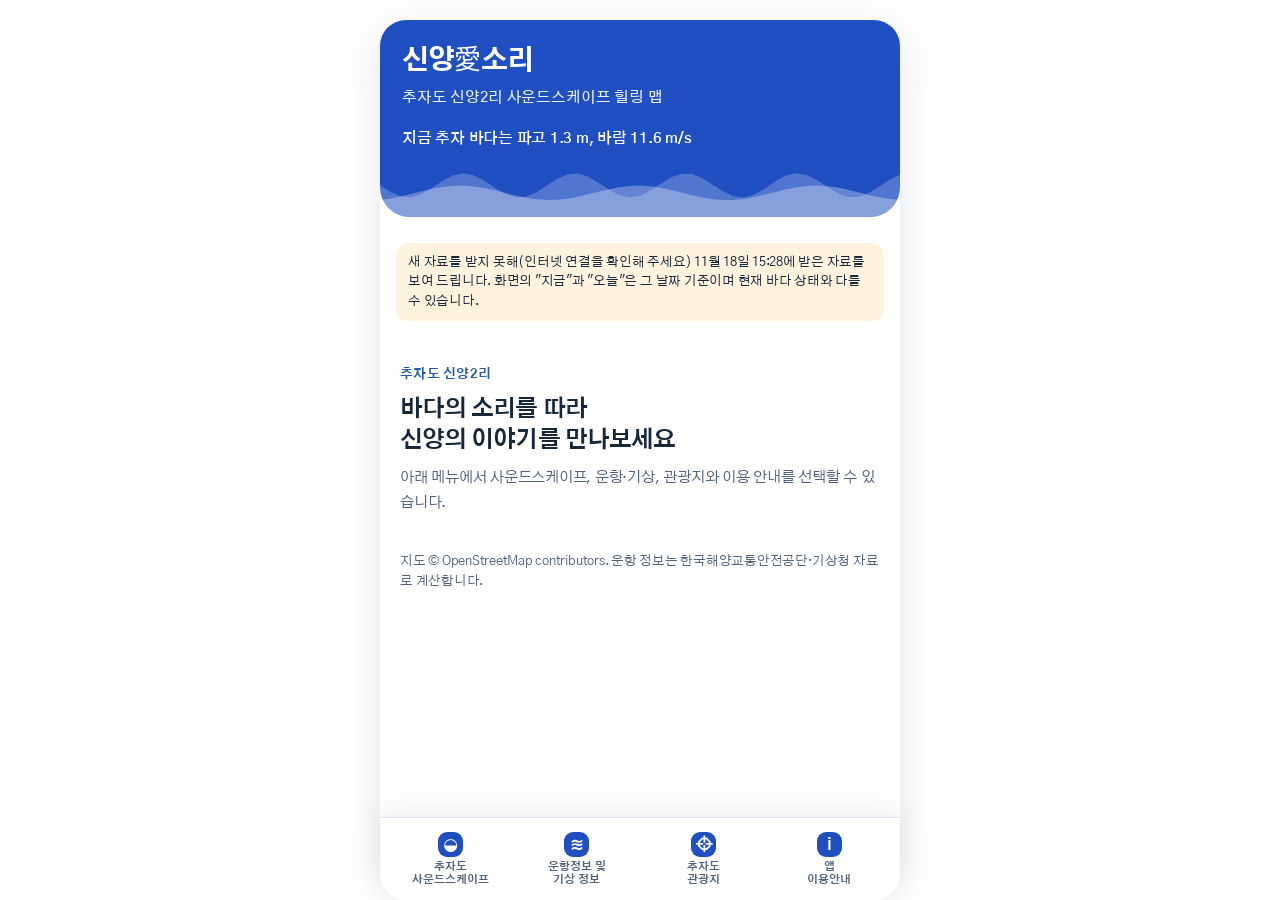
==== commit 3a117b75: "운항정보: 바다 상태 조정 칸 숨김 Co-Authored-By: Claude Fable 5.2 <noreply@anthropic.com> Claude-Session: https:/" ====
--- a/index.html
+++ b/index.html
@@ -126,6 +126,7 @@
 .sched time{font-family:var(--mono);font-weight:600;font-variant-numeric:tabular-nums}
 .sched div{min-width:0}
 .sched em{font-style:normal;color:var(--muted);font-size:12px;display:block}
+section[hidden]{display:none!important}
 .pill{font-size:12px;font-weight:600;border-radius:999px;padding:2px 9px;white-space:nowrap;background:var(--none);color:var(--muted)}
 .shipnow{list-style:none;margin:0;padding:0;display:flex;flex-direction:column}
 .shipnow li{display:grid;grid-template-columns:1fr auto;gap:10px;align-items:center;padding:10px 0;border-top:1px solid var(--line)}
@@ -730,7 +731,7 @@
     <div class="advice" id="advice"></div>
   </section>
 
-  <section>
+  <section hidden>
     <h2>바다 상태</h2>
     <div class="presets" id="presets" role="group" aria-label="바다 상태 예시"></div>
     <div class="ctl"><label for="wave">유의파고</label><output id="o-wave"></output>
@@ -803,7 +804,7 @@
 
 <script>
 (function(){
-  var D={"ships":[{"key":"santa","name":"산타모니카","route":"진도 ↔ 상추자 ↔ 제주","kind":"쾌속선","first":"2022-12-01","last":"2026-05-31","sail":3634,"ctrl":413,"off":1328,"mon":[[338,88],[212,36],[237,27],[376,26],[390,18],[314,8],[334,16],[348,12],[314,24],[285,28],[186,46],[300,84]],"dayrate":[[86,25],[59,10],[69,10],[112,10],[114,7],[85,3],[88,6],[88,4],[84,7],[79,8],[54,12],[84,24]],"cond":{"y1":[[56,26],[25,7],[12,1],[25,9]],"y0":[[151,27],[247,15],[234,9],[176,16]]},"ym":[["2022-12",114,38],["2023-01",110,30],["2023-02",24,0],["2023-03",83,5],["2023-04",110,10],["2023-05",112,8],["2023-06",108,2],["2023-07",116,4],["2023-08",116,4],["2023-09",112,4],["2023-10",112,4],["2023-11",94,20],["2023-12",98,18],["2024-01",116,30],["2024-02",102,12],["2024-03",66,10],["2024-04",104,0],["2024-05",110,2],["2024-06",106,6],["2024-07",106,6],["2024-08",114,4],["2024-09",102,14],["2024-10",98,10],["2024-11",92,26],["2024-12",88,28],["2025-01",112,28],["2025-02",86,24],["2025-03",58,12],["2025-04",106,10],["2025-05",110,8],["2025-06",100,0],["2025-07",112,6],["2025-08",118,4],["2025-09",100,6],["2025-10",75,14],["2026-03",30,0],["2026-04",56,6],["2026-05",58,0]],"strip":"[base64]","stripEnd":"2026-05-31","pts":[[1.1,7.0,0],[0.9,6.2,0],[1.8,10.2,1],[1.7,10.4,1],[1.1,9.2,0],[1.1,7.7,0],[0.6,5.4,0],[0.7,7.5,0],[1.8,9.7,1],[0.9,4.6,0],[1.7,8.5,1],[3.2,12.7,1],[1.0,1.9,0],[1.5,9.4,0],[2.1,13.1,1],[4.3,14.9,1],[1.5,5.9,0],[0.5,2.7,0],[2.0,10.7,1],[4.0,15.2,1],[2.4,11.4,1],[1.3,10.0,1],[1.0,7.6,0],[0.7,6.1,0],[1.0,5.9,0],[0.9,7.0,0],[1.0,8.4,0],[0.9,8.0,0],[1.1,8.3,0],[1.5,9.3,0],[0.3,5.5,0],[0.3,0.3,0],[2.5,12.0,1],[0.6,0.2,0],[1.1,4.7,0],[1.1,5.7,0],[0.7,7.8,0],[1.3,10.8,1],[2.6,11.1,1],[2.7,12.4,1],[1.0,6.2,0],[0.7,5.2,0],[1.5,8.8,1],[0.7,3.6,0],[0.7,4.7,0],[1.3,8.4,0],[3.6,16.5,1],[1.8,5.9,0],[0.8,5.8,0],[1.5,10.9,1],[2.0,7.9,1],[1.4,7.3,0],[1.4,7.3,0],[0.4,5.6,0],[1.7,9.6,0],[1.0,7.9,0],[0.8,5.8,0],[0.4,4.4,0],[0.4,3.9,0],[1.0,6.4,0],[0.4,2.9,1],[0.4,4.9,1],[1.8,6.8,0],[0.9,6.1,0],[1.0,2.7,0],[1.9,9.4,0],[1.0,5.8,0],[1.2,6.9,0],[0.6,6.7,0],[0.3,2.3,0],[0.7,7.0,0],[1.1,8.0,0],[0.6,5.0,0],[1.6,7.8,1],[1.2,7.4,0],[1.1,6.7,0],[1.0,8.0,0],[0.3,3.4,0],[0.2,2.8,0],[0.3,4.0,0],[0.6,5.6,0],[1.1,2.0,0],[2.8,10.2,1],[1.7,10.9,0],[1.5,3.3,0],[0.9,7.6,0],[1.0,5.3,0],[0.7,3.0,0],[1.2,8.5,0],[1.3,7.6,0],[0.7,5.6,0],[0.3,1.5,0],[0.4,4.7,0],[1.0,5.5,0],[0.9,8.8,0],[1.0,3.2,0],[0.8,7.5,0],[2.1,10.0,1],[2.8,8.4,1],[1.4,7.1,0],[1.4,9.5,0],[0.6,5.6,0],[0.6,3.1,0],[0.4,2.7,0],[0.5,5.0,0],[0.8,2.4,0],[0.6,3.5,0],[0.4,3.3,0],[1.0,7.2,1],[1.9,10.8,1],[1.3,4.2,0],[2.5,10.8,1],[0.3,3.2,0],[0.3,4.0,0],[0.5,0.5,0],[0.4,1.4,0],[0.4,3.5,0],[1.3,11.0,0],[1.5,3.7,0],[0.9,2.9,0],[0.3,1.3,0],[0.5,5.5,0],[0.6,6.6,0],[0.4,1.1,0],[0.2,2.8,0],[0.3,3.6,0],[0.6,5.4,0],[0.7,6.2,0],[0.5,1.4,0],[1.2,5.5,0],[0.7,3.6,0],[0.7,6.6,0],[0.4,4.0,0],[0.7,7.9,0],[0.4,4.0,0],[0.7,4.2,0],[0.6,6.2,0],[0.5,2.7,0],[0.4,4.0,0],[0.3,0.3,0],[0.3,3.6,0],[0.4,1.8,0],[0.3,2.2,0],[0.4,0.4,0],[0.4,6.1,0],[1.4,8.4,0],[0.8,5.2,0],[0.4,1.4,0],[0.8,7.8,0],[1.5,8.5,1],[1.4,5.5,0],[1.2,5.0,0],[1.3,8.8,0],[1.5,5.0,0],[1.1,2.1,0],[1.1,4.6,0],[0.8,4.5,0],[1.1,6.5,0],[1.1,3.7,0],[0.9,8.0,0],[1.3,4.5,0],[1.2,6.1,0],[1.2,7.0,0],[1.1,6.9,0],[1.4,8.1,0],[1.7,10.0,0],[2.7,11.6,1],[1.9,7.5,0],[1.1,5.9,0],[1.6,5.8,0],[0.5,2.2,0],[0.6,5.6,0],[1.4,10.1,0],[1.4,9.1,0],[1.3,6.7,0],[0.9,5.9,0],[0.6,3.1,0],[1.1,4.7,0],[1.4,6.2,0],[1.6,5.9,0],[1.2,5.1,0],[0.7,4.8,0],[0.6,5.8,0],[0.7,5.5,0],[1.1,7.1,0],[2.3,6.4,0],[1.5,6.5,0],[0.7,5.6,0],[0.9,4.8,0],[1.0,4.9,0],[2.3,13.7,1],[0.8,5.7,0],[0.7,2.8,0],[0.5,3.8,0],[0.7,4.7,0],[0.9,3.1,0],[0.5,2.5,0],[0.6,5.3,0],[0.3,1.6,0],[0.2,1.4,0],[0.6,7.1,0],[1.3,7.2,0],[1.3,9.2,0],[0.8,4.7,0],[0.5,4.9,0],[0.3,2.8,0],[0.3,5.5,0],[1.2,2.2,0],[0.9,7.4,0],[0.6,6.2,0],[0.8,7.7,0],[1.2,3.3,0],[0.6,3.3,0],[0.9,7.5,0],[0.8,3.1,0],[1.1,6.1,0],[1.1,5.1,0],[0.7,2.3,0],[0.5,4.1,0],[0.4,3.0,0],[0.3,4.3,0],[0.6,6.4,0],[0.5,5.0,0],[1.1,4.4,0],[0.4,0.7,0],[0.5,1.4,0],[0.4,3.9,0],[0.2,2.3,0],[1.4,9.3,0],[0.9,5.6,0],[0.8,6.6,0],[2.3,12.0,1],[1.3,9.0,0],[0.5,1.6,0],[0.6,4.2,0],[0.3,4.3,0],[0.4,4.7,0],[0.7,2.9,0],[0.7,8.0,0],[0.8,8.3,0],[1.1,8.7,0],[0.5,4.8,0],[2.0,9.3,1],[1.4,8.4,0],[0.8,4.6,0],[2.4,12.2,0],[1.3,5.7,0],[1.0,6.7,0],[1.0,6.3,0],[0.8,5.8,0],[1.0,4.4,0],[0.6,2.1,0],[0.6,6.4,0],[1.0,6.6,0],[0.4,3.4,0],[1.3,9.5,0],[1.2,3.5,0],[0.7,1.6,0],[0.3,0.8,0],[0.2,2.2,0],[0.3,1.7,0],[0.2,3.5,0],[1.1,10.6,0],[0.7,4.9,0],[0.4,3.8,0],[0.6,5.1,0],[0.2,0.3,0],[0.8,7.2,0],[0.7,4.0,0],[0.7,4.0,0],[0.6,3.7,0],[2.2,9.7,1],[2.4,8.4,0],[2.5,12.3,1],[1.4,10.0,0],[1.9,10.0,0],[0.8,4.8,0],[0.4,6.3,0],[2.7,12.0,1],[3.8,12.5,1],[1.0,7.1,0],[1.0,6.8,0],[0.4,1.9,0],[1.0,4.0,0],[2.6,11.7,1],[1.2,8.9,0],[0.5,3.8,0],[0.8,9.7,0],[1.3,8.3,0],[1.5,9.3,0],[2.0,10.9,0],[0.9,2.8,0],[0.8,6.2,0],[0.4,0.3,0],[0.3,2.9,0],[0.5,4.6,0],[0.3,2.3,0],[3.0,13.2,1],[1.2,2.6,0],[0.5,1.7,0],[1.3,3.3,0],[1.5,6.6,0],[1.0,6.3,0],[1.7,9.0,1],[0.7,3.3,0],[0.5,5.6,0],[1.6,10.1,1],[0.8,6.1,0],[1.1,5.1,0],[0.5,7.1,0],[1.0,8.3,0],[2.2,10.5,1],[1.0,7.9,0],[0.8,5.7,0],[3.1,14.9,1],[3.3,15.8,1],[1.4,7.5,1],[2.9,13.2,1],[2.6,13.4,1],[1.6,8.4,0],[1.0,6.9,0],[0.6,5.2,0],[1.2,7.2,0],[0.5,4.0,0],[0.3,3.2,0],[0.7,7.3,1],[1.3,3.2,0],[0.9,5.2,0],[1.9,8.7,0],[1.5,6.9,1],[2.1,9.4,1],[1.8,5.9,0],[1.6,8.4,0],[1.3,7.9,0],[2.1,11.8,0],[1.6,9.9,0],[1.6,10.3,0],[1.3,4.4,0],[1.7,6.1,0],[0.6,5.1,0],[0.5,2.3,0],[2.0,9.1,0],[0.8,4.9,0],[1.3,8.4,0],[2.4,12.2,1],[2.2,11.5,1],[2.0,10.3,1],[0.9,1.6,0],[0.9,1.9,0],[1.3,7.3,0],[0.9,0.3,0],[0.8,2.0,0],[0.4,0.0,0],[0.7,1.9,0],[1.3,1.6,0],[1.2,3.7,0],[0.6,0.0,0],[0.3,1.5,0],[0.3,5.5,0],[0.6,6.1,0],[1.3,4.8,0],[0.6,2.3,0],[0.5,2.5,0],[0.3,1.9,0],[0.8,3.8,0],[1.2,2.6,0],[0.5,1.6,0],[0.5,1.4,0],[0.3,0.0,0],[1.0,5.6,0],[0.9,1.9,0],[1.2,6.8,0],[2.2,12.1,0],[1.0,6.6,0],[0.5,3.3,0],[0.2,2.2,0],[0.3,3.7,0],[0.3,1.8,0],[1.9,12.1,0],[0.8,6.6,0],[0.9,5.0,0],[0.8,5.4,0],[0.5,3.1,0],[0.6,6.3,0],[0.9,4.7,0],[1.2,7.4,0],[2.0,10.2,0],[0.4,4.1,0],[1.1,6.8,0],[0.8,6.0,0],[0.8,6.1,0],[0.3,1.8,0],[0.2,1.8,1],[1.4,7.6,0],[1.2,9.1,0],[0.8,3.8,0],[0.4,3.3,0],[0.3,2.6,0],[0.4,7.1,0],[1.1,7.7,0],[0.7,6.5,0],[1.2,9.3,0],[1.0,5.0,0],[0.7,3.5,0],[0.8,7.5,0],[0.6,3.3,0],[0.3,3.5,0],[0.3,1.1,0],[0.6,6.7,0],[0.5,2.7,0],[0.2,0.2,0],[0.6,4.1,0],[0.4,2.6,0],[0.6,2.5,0],[0.3,4.3,0],[0.3,1.1,0],[0.3,2.9,0],[0.4,0.5,0],[0.5,4.5,0],[0.5,4.2,0],[0.5,3.9,0],[0.6,2.4,0],[0.3,3.4,0],[1.0,5.3,0],[0.8,8.6,1],[1.5,3.2,0],[1.2,3.7,0],[0.6,4.4,0],[0.5,2.8,0],[0.6,7.7,0],[0.6,6.8,0],[0.7,5.2,0],[2.2,9.0,1],[1.4,2.9,0],[2.0,10.1,1],[1.7,5.0,0],[1.0,5.5,0],[1.4,4.0,0],[1.7,11.0,0],[1.4,9.1,0],[1.5,8.9,0],[1.3,6.0,0],[1.1,0.5,1],[0.6,1.3,0],[0.5,4.3,0],[0.7,3.2,0],[0.8,5.5,0],[0.9,6.6,0],[1.6,10.8,0],[1.2,2.9,0],[1.4,7.9,0],[1.3,4.2,0],[0.9,5.8,0],[0.9,6.7,0],[0.6,3.8,0],[1.8,4.5,0],[3.1,5.7,1],[2.8,6.6,0],[1.8,6.9,0],[1.3,5.9,0],[0.7,5.4,0],[0.8,5.0,0],[1.3,5.6,0],[0.8,4.6,0],[0.6,2.4,0],[0.4,1.9,0],[0.4,5.1,0],[0.3,2.8,0],[0.2,1.4,0],[0.2,1.1,0],[0.3,4.2,0],[0.6,6.6,0],[0.9,6.3,0],[0.9,6.0,0],[0.8,5.7,0],[0.8,5.4,0],[0.6,6.1,0],[0.8,6.9,0],[0.9,7.8,0],[2.1,11.0,0],[1.0,2.9,0],[0.6,1.2,0],[0.3,2.0,0],[0.3,3.6,0],[1.7,8.2,1],[1.4,6.1,0],[0.9,6.3,0],[0.4,1.7,0],[0.4,0.9,0],[0.4,3.5,0],[0.7,4.8,0],[0.4,1.9,0],[0.5,3.6,0],[0.5,3.6,0],[0.4,5.7,0],[1.3,9.4,0],[0.8,7.1,0],[1.0,0.4,0],[0.7,4.1,0],[0.4,3.4,0],[2.3,11.1,0],[1.0,5.3,0],[0.7,5.5,0],[1.0,8.5,1],[1.8,8.9,0],[1.7,8.4,1],[2.3,11.9,1],[1.4,7.2,0],[0.4,5.4,0],[0.8,7.4,0],[0.9,7.3,0],[2.7,11.1,1],[1.5,8.2,0],[0.7,0.6,0],[1.6,8.4,0],[1.4,8.3,0],[1.3,6.4,0],[1.3,7.3,0],[1.3,6.8,0],[0.9,7.7,0],[0.9,5.7,0],[0.7,3.9,0],[1.6,7.0,0],[0.6,6.1,0],[0.5,3.6,0],[0.7,7.3,0],[1.0,7.2,0],[0.5,3.1,0],[1.5,9.1,0],[1.5,6.8,0],[1.0,9.9,1],[3.6,14.4,1],[2.1,10.5,0],[1.1,5.8,0],[1.4,10.1,0],[2.2,11.6,0],[1.6,10.0,1],[1.4,7.1,0],[1.0,7.9,0],[2.2,11.5,0],[1.0,8.0,0],[1.9,10.1,0],[1.4,11.2,1],[2.4,9.3,1],[1.4,7.1,0],[0.6,1.4,0],[1.3,9.2,0],[1.1,8.1,0],[1.0,6.9,0],[1.2,8.2,0],[0.8,7.4,0],[0.7,5.7,0],[0.5,5.3,0],[1.6,8.6,0],[0.8,8.2,0],[1.3,7.2,0],[1.9,10.2,1],[2.5,13.0,1],[1.1,5.9,0],[0.5,2.0,0],[1.2,7.5,0],[0.9,4.3,0],[0.7,3.7,0],[1.5,10.0,0],[3.4,14.1,1],[3.1,7.2,1],[3.1,13.4,1],[1.2,4.9,0],[0.4,4.8,0],[0.7,4.2,0],[1.1,7.1,0],[0.6,6.5,0],[1.3,9.8,0],[1.2,5.7,0],[0.6,2.1,0],[2.7,11.1,1],[1.1,6.3,0],[0.8,6.5,0],[0.8,7.6,0],[0.8,5.3,0],[2.3,10.5,1],[1.9,11.0,1],[0.6,4.5,0],[1.9,10.0,0],[0.6,2.4,0],[2.5,12.5,1],[2.7,11.7,1],[1.0,5.5,0],[1.2,6.0,0],[0.5,2.4,0],[2.7,11.0,1],[1.3,9.2,0],[0.7,3.4,0],[1.4,8.7,0],[0.9,5.2,0],[0.8,7.5,0],[2.3,10.6,1],[1.8,6.7,1],[2.3,12.3,1],[2.1,9.4,0],[1.3,7.1,0],[1.0,7.0,0],[0.9,4.3,0],[1.1,4.1,0],[1.8,10.5,1],[1.2,8.6,0],[1.1,5.7,0],[0.4,2.7,0],[0.2,2.7,0],[0.6,3.3,0],[0.4,3.5,0],[0.4,5.6,0],[0.8,5.4,0],[1.4,8.3,0],[1.8,7.3,0],[2.8,13.5,1],[3.2,12.4,1],[2.4,10.3,1],[0.6,1.1,0],[0.6,6.0,0],[2.5,16.4,1],[1.3,8.2,0],[3.1,12.9,1],[1.7,9.0,0],[3.5,16.2,1],[1.4,8.1,0],[0.7,6.7,0],[0.3,6.2,0],[1.2,8.0,0],[1.7,6.5,0],[0.6,1.3,0],[0.3,2.0,0],[0.2,3.6,0],[2.0,10.2,1],[1.8,10.2,1],[2.0,10.9,0],[1.3,9.0,0],[1.3,8.9,0],[1.2,7.9,0],[1.5,9.9,0],[2.0,10.7,0],[0.5,2.9,0],[0.9,4.9,0],[0.3,4.6,0],[0.6,2.3,0],[0.5,3.2,0],[0.8,3.5,0],[3.9,15.6,1],[4.1,15.8,1],[1.1,7.6,0],[2.2,7.4,0],[1.2,7.6,0],[1.1,4.3,0],[0.9,5.9,0],[0.8,6.1,0],[0.6,2.5,0],[1.7,4.9,0],[2.0,11.3,1],[1.0,6.8,0],[0.8,4.4,0],[0.5,1.1,0],[0.6,6.4,0],[1.0,5.1,0],[0.4,2.0,0],[1.3,6.9,0],[0.5,3.5,0],[0.3,4.0,0],[1.2,3.5,0],[0.4,5.1,0],[0.4,5.3,1],[0.4,0.4,0],[1.0,2.8,0],[1.9,12.3,1],[2.2,7.5,1],[1.6,3.8,0],[1.9,11.0,0],[1.2,7.1,0],[0.9,5.9,0],[0.6,4.6,0],[1.3,8.5,0],[1.0,9.7,0],[1.0,4.4,0],[0.5,1.9,0],[0.6,3.9,0],[0.2,0.5,0],[0.2,0.1,0],[0.3,4.8,0],[0.6,4.2,0],[0.5,3.0,0],[1.3,11.3,0],[0.7,5.3,0],[1.9,12.7,0],[0.7,2.2,0],[0.9,2.4,0],[0.4,4.0,0],[1.9,11.8,1],[1.1,4.4,0],[0.5,3.8,0],[0.6,3.3,0],[1.1,7.5,1],[0.5,5.3,0],[0.8,6.9,0],[0.6,5.4,0],[0.6,2.8,0],[0.8,0.9,1],[1.7,3.0,0],[0.9,3.4,0],[0.4,1.7,0],[0.3,1.1,0],[0.2,2.0,0],[0.3,6.2,0],[0.3,1.9,0],[0.4,3.4,0],[0.2,0.9,0],[0.6,7.5,0],[1.0,6.7,0],[0.6,6.7,0],[0.4,0.3,0],[0.4,4.5,0],[0.4,2.3,0],[0.4,2.8,0],[0.4,3.3,0],[0.5,1.7,0],[0.3,4.1,0],[0.3,0.8,0],[0.7,8.2,0],[1.2,5.4,0],[1.7,2.7,0],[1.3,4.2,0],[1.3,7.9,0],[0.7,2.1,0],[1.3,9.6,0],[1.8,9.7,0],[0.9,4.8,0],[0.5,4.1,0],[1.1,5.4,0],[0.8,5.9,0],[0.5,3.8,0],[0.3,3.6,0],[0.4,4.2,0],[0.4,2.3,0],[0.5,4.9,0],[0.5,5.6,0],[0.5,4.1,0],[0.5,5.0,0],[0.8,4.5,0],[0.5,0.2,0],[0.6,8.2,0],[1.9,12.0,0],[1.5,10.2,0],[2.7,9.7,1],[1.7,9.6,1],[0.7,4.6,0],[0.5,4.8,0],[0.9,2.6,0],[1.5,9.2,0],[0.9,5.7,0],[1.2,8.9,0],[0.9,4.7,0],[1.3,5.2,0],[1.2,4.9,0],[0.9,5.1,0],[0.5,4.8,0],[0.7,7.8,0],[1.2,10.5,0],[1.4,11.4,0],[0.8,6.9,0],[0.7,7.3,0],[1.1,10.1,0],[1.6,8.6,0],[0.9,6.1,0],[0.8,1.9,0],[0.9,8.8,0],[1.5,6.8,0],[1.2,7.1,0],[1.8,10.5,0],[1.9,4.2,0],[1.1,2.1,0],[1.0,5.4,0],[2.0,11.5,1],[1.1,5.4,0],[1.4,8.3,0],[1.2,8.2,0],[0.8,4.7,0],[0.5,0.4,0],[0.4,2.1,0],[0.4,3.4,0],[0.5,4.2,0],[0.5,5.2,0],[0.4,2.5,0],[0.8,3.2,0],[0.9,1.8,0],[0.8,3.4,0],[1.2,5.9,0],[0.5,0.8,0],[0.3,4.5,0],[0.5,2.5,0],[0.3,3.0,0],[0.5,1.4,0],[0.7,3.6,0],[0.5,4.3,0],[0.3,3.6,0],[0.6,2.0,0],[0.7,5.8,0],[1.1,3.0,0],[0.5,3.5,0],[1.0,7.2,0],[0.8,5.9,0],[1.2,9.3,0],[1.9,11.5,0],[2.1,8.7,0],[0.7,3.4,0],[0.6,7.6,0],[0.5,3.2,0],[0.8,6.6,0],[2.2,12.0,0],[1.6,7.6,0],[0.8,6.3,0],[2.6,11.8,1],[2.0,10.1,1],[1.6,5.7,0],[1.2,3.5,0],[0.8,3.5,0],[0.5,10.1,0],[0.7,6.8,0],[0.8,6.5,0],[0.4,1.4,0],[0.4,3.0,0],[0.3,2.2,0],[2.6,4.5,1],[1.3,6.0,0],[0.5,3.8,0],[0.5,2.8,0],[0.7,6.4,0],[1.0,7.3,0],[1.7,7.8,0],[2.2,10.2,0],[1.0,5.7,0],[0.3,3.1,0],[0.4,3.2,0],[0.8,5.8,0],[1.1,6.5,0],[2.6,14.1,0],[1.5,9.8,0],[2.1,9.4,1],[2.1,9.2,1],[2.1,9.4,1],[0.7,3.9,0],[0.4,3.8,0],[1.2,6.3,0],[0.5,4.5,0],[0.3,4.1,0],[0.3,3.1,0],[0.5,6.0,0],[1.5,10.2,0],[0.9,5.6,0],[0.7,4.1,0],[0.2,0.8,0],[0.5,3.8,0],[0.3,4.3,0],[0.9,7.9,0],[1.4,8.0,0],[0.3,1.7,0],[0.3,2.6,0],[1.7,7.7,1],[1.1,3.3,0],[1.4,7.9,0],[1.1,9.2,0],[0.5,1.2,0],[1.0,5.3,0],[0.9,1.9,0],[0.5,3.2,0],[1.1,8.0,0],[2.0,10.1,1],[1.6,8.4,0],[1.6,12.7,0],[0.9,7.1,0],[0.5,3.9,0],[1.0,5.0,0],[0.5,5.6,0],[1.0,7.5,0],[1.1,4.0,0],[1.0,2.7,0],[0.5,1.4,0],[0.3,2.8,0],[0.7,5.7,0],[0.4,3.7,0],[0.3,5.2,0],[1.0,5.2,0],[0.6,1.7,0],[1.4,7.0,0],[1.8,5.1,0],[0.5,1.4,0],[0.6,2.5,0],[0.3,2.8,0],[0.9,7.7,0],[0.4,3.6,0],[0.3,2.0,0],[0.4,4.1,0],[0.5,10.8,0],[0.3,1.4,0],[1.7,10.6,0],[0.5,2.0,0],[0.3,1.6,0],[0.3,0.6,0],[0.6,2.3,0],[0.8,4.1,0],[0.7,6.5,0],[0.8,8.8,0],[1.3,9.1,0],[1.2,10.1,0],[1.3,7.4,0],[1.5,11.9,0],[0.9,4.8,0],[0.6,5.0,0],[0.3,2.7,0],[0.2,0.8,0]]},{"key":"songlim","name":"송림블루오션","route":"제주 ↔ 추자 ↔ 완도","kind":"카페리","first":"2022-12-01","last":"2026-05-31","sail":1631,"ctrl":207,"off":359,"mon":[[156,40],[113,32],[157,17],[150,18],[197,11],[150,6],[135,17],[102,1],[100,8],[119,17],[114,18],[138,22]],"dayrate":[[78,20],[58,16],[78,9],[77,10],[99,6],[76,3],[70,10],[52,1],[50,5],[57,9],[54,8],[60,10]],"cond":{"y1":[[42,18],[19,6],[12,4],[21,7]],"y0":[[124,18],[203,12],[162,7],[124,11]]},"ym":[["2022-12",24,6],["2023-01",42,12],["2023-02",46,12],["2023-03",52,8],["2023-04",46,14],["2023-05",52,6],["2023-06",44,4],["2023-07",26,9],["2024-05",28,0],["2024-06",52,2],["2024-07",54,4],["2024-08",55,1],["2024-09",52,4],["2024-10",58,8],["2024-11",52,8],["2024-12",44,4],["2025-01",60,16],["2025-02",29,12],["2025-03",59,9],["2025-04",50,2],["2025-05",59,5],["2025-06",54,0],["2025-07",55,4],["2025-08",47,0],["2025-09",48,4],["2025-10",61,9],["2025-11",62,10],["2025-12",70,12],["2026-01",54,12],["2026-02",38,8],["2026-03",46,0],["2026-04",54,2],["2026-05",58,0]],"strip":"[base64]","stripEnd":"2026-05-31","pts":[[1.5,5.9,0],[0.5,2.7,0],[1.3,5.3,0],[2.0,10.7,1],[4.0,15.2,1],[2.4,11.4,1],[1.0,7.6,0],[0.7,6.1,0],[1.0,7.7,0],[1.0,5.9,0],[0.9,7.0,0],[1.0,8.4,0],[0.9,8.0,0],[1.1,8.3,0],[1.5,9.3,0],[0.6,4.7,0],[0.3,0.3,0],[2.5,12.0,1],[0.6,0.2,0],[1.1,4.7,0],[1.1,5.7,0],[0.6,4.3,0],[2.6,11.1,1],[2.7,12.4,1],[1.0,6.2,0],[0.6,5.0,0],[0.7,5.2,0],[1.5,8.8,1],[2.0,7.9,1],[1.4,7.3,0],[1.4,7.3,0],[0.4,5.6,0],[0.9,7.7,0],[1.0,7.9,0],[0.8,5.8,0],[0.4,4.4,0],[0.4,3.9,0],[1.0,6.4,0],[1.0,8.1,0],[1.5,6.2,1],[0.6,5.6,0],[0.7,7.9,0],[1.8,8.3,1],[1.2,4.3,0],[0.4,2.4,0],[0.6,4.0,0],[1.4,11.7,1],[1.2,9.1,1],[1.4,10.6,1],[0.7,3.3,0],[1.3,9.1,0],[2.1,11.5,1],[1.4,9.2,0],[0.5,0.9,0],[0.5,4.9,0],[0.5,2.4,0],[0.6,3.6,0],[0.3,2.2,0],[0.9,6.7,0],[0.5,1.6,0],[0.4,2.9,1],[0.4,4.9,1],[1.8,6.8,1],[0.9,6.1,0],[1.0,2.7,0],[1.0,5.8,0],[1.2,6.9,0],[0.6,6.7,0],[0.3,2.3,0],[0.7,7.0,0],[1.1,8.0,0],[1.6,7.8,1],[1.2,7.4,0],[1.1,6.7,0],[1.0,8.0,0],[0.3,3.4,0],[0.2,2.8,0],[0.6,5.6,0],[1.1,2.0,0],[2.8,10.2,1],[2.5,11.5,1],[0.9,7.6,0],[1.0,5.3,0],[0.7,3.0,0],[1.2,8.5,0],[0.7,5.6,0],[0.4,4.7,0],[1.0,5.5,0],[0.9,8.8,1],[2.1,10.0,1],[2.8,8.4,1],[1.4,7.1,0],[1.4,9.5,0],[0.6,5.6,0],[0.4,2.7,0],[0.5,5.0,0],[0.8,2.4,0],[0.6,3.5,0],[0.4,3.3,0],[0.7,7.0,0],[1.9,10.8,1],[2.5,10.8,1],[0.3,3.2,0],[0.5,0.5,0],[0.4,1.4,0],[0.4,3.5,0],[1.5,3.7,0],[0.9,2.9,0],[0.3,1.3,0],[0.5,5.5,0],[0.6,6.6,0],[0.4,1.1,0],[0.3,3.6,0],[0.6,5.4,0],[0.7,6.2,0],[0.5,1.4,0],[0.7,3.6,0],[0.7,6.6,0],[0.4,4.0,0],[0.7,7.9,0],[0.4,4.0,0],[0.7,4.2,0],[0.6,6.2,0],[0.5,2.7,0],[0.4,4.0,0],[0.3,0.3,0],[0.4,1.8,0],[0.3,2.2,0],[0.4,0.4,0],[0.4,6.1,0],[1.0,5.4,0],[0.4,1.4,0],[0.8,7.8,0],[1.5,8.5,1],[1.2,5.0,0],[1.1,2.1,0],[1.1,4.6,0],[0.8,4.5,0],[1.1,6.5,1],[1.3,5.5,0],[0.9,8.0,1],[1.3,4.5,0],[1.2,6.1,1],[1.2,7.0,0],[1.1,6.9,0],[2.7,11.6,1],[1.9,7.5,1],[1.1,5.9,0],[0.3,1.8,0],[0.2,1.8,0],[1.2,9.1,0],[0.8,3.8,0],[0.4,3.3,0],[0.3,2.6,0],[0.4,7.1,0],[1.2,9.3,0],[1.0,5.0,0],[0.7,3.5,0],[0.8,7.5,0],[0.6,3.3,0],[0.3,3.5,0],[0.3,1.1,0],[0.6,6.7,0],[0.5,2.7,0],[0.2,0.2,0],[0.7,6.1,0],[0.6,4.1,0],[0.4,2.6,0],[0.6,2.5,0],[0.3,4.3,0],[0.3,1.1,0],[0.3,2.9,1],[0.5,4.5,0],[0.5,4.2,0],[0.5,3.9,0],[0.6,2.4,0],[0.3,3.4,0],[0.4,1.3,0],[1.0,5.3,0],[1.5,3.2,0],[1.2,3.7,0],[0.6,4.4,0],[0.5,2.8,0],[0.6,7.7,0],[0.6,6.8,0],[0.7,5.2,0],[2.2,9.0,0],[1.4,2.9,0],[1.7,5.0,0],[1.4,4.0,0],[1.7,11.0,0],[1.4,9.1,0],[1.5,8.9,0],[1.3,6.0,0],[1.8,7.3,0],[1.1,0.5,0],[0.6,1.3,0],[0.5,4.3,0],[0.7,3.2,0],[0.8,5.5,0],[0.9,6.6,0],[1.2,8.0,0],[1.2,2.9,0],[1.4,7.9,0],[1.3,4.2,0],[0.9,5.8,0],[0.9,6.7,0],[0.6,3.8,0],[1.8,4.5,0],[3.1,5.7,1],[2.8,6.6,1],[1.8,6.9,0],[1.3,5.9,0],[0.7,5.4,0],[0.8,5.0,0],[1.3,5.6,0],[0.8,4.6,0],[0.6,2.4,0],[0.4,1.9,0],[0.4,5.1,0],[0.3,2.8,0],[0.2,1.4,0],[0.2,1.1,0],[0.3,4.2,0],[0.6,6.6,0],[0.9,6.3,0],[0.9,6.0,0],[0.8,5.7,0],[0.8,5.4,0],[0.6,6.1,0],[0.8,6.9,0],[0.9,7.8,0],[1.7,8.2,0],[1.0,2.9,0],[0.6,1.2,0],[0.3,2.0,0],[0.3,3.6,0],[1.4,6.1,0],[0.9,6.3,0],[0.4,1.7,0],[0.4,0.9,0],[0.4,3.5,0],[1.4,8.6,0],[0.7,4.8,0],[0.4,1.9,0],[0.5,3.6,0],[0.5,3.6,0],[0.4,5.7,0],[1.3,9.4,0],[0.8,7.1,0],[0.7,4.1,0],[0.4,3.4,0],[2.3,11.1,1],[1.0,5.3,0],[0.7,5.5,0],[1.0,8.5,0],[1.8,8.9,0],[1.7,8.4,0],[2.3,11.9,1],[1.4,7.2,0],[1.1,8.0,0],[0.8,7.4,0],[0.9,7.3,0],[1.5,8.2,0],[0.7,0.6,0],[1.6,8.4,0],[1.4,8.3,0],[1.3,6.4,0],[1.3,7.3,0],[1.3,6.8,0],[0.9,7.7,0],[0.9,5.7,0],[0.7,3.9,0],[1.6,7.0,0],[0.6,6.1,0],[0.5,3.6,0],[0.7,7.3,0],[1.0,7.2,0],[0.5,3.1,0],[0.9,9.3,0],[1.5,9.1,0],[1.5,6.8,0],[1.0,9.9,1],[3.6,14.4,1],[2.1,10.5,0],[1.1,5.8,0],[2.9,10.7,1],[2.2,11.6,1],[1.6,10.0,0],[1.4,7.1,0],[1.0,7.9,0],[2.2,11.5,0],[1.0,8.0,0],[1.4,11.2,1],[2.4,9.3,0],[1.4,7.1,0],[0.6,1.4,0],[1.3,9.2,0],[1.2,8.8,0],[1.1,8.1,0],[1.0,6.9,0],[1.2,8.2,0],[0.8,7.4,0],[0.7,5.7,0],[0.5,5.3,0],[0.8,8.2,0],[1.3,7.2,0],[1.1,5.9,0],[0.5,2.0,0],[1.2,7.5,0],[0.9,4.3,0],[0.7,3.7,0],[1.5,10.0,0],[2.7,12.6,1],[3.1,7.2,1],[3.1,13.4,1],[1.2,4.9,0],[0.4,4.8,0],[0.7,4.2,0],[1.1,7.1,0],[0.6,6.5,0],[1.3,9.8,0],[1.2,5.7,0],[0.6,2.1,0],[1.1,6.3,0],[0.8,6.5,0],[0.8,7.6,0],[0.8,5.3,0],[0.6,4.5,0],[1.9,10.0,0],[0.6,2.4,0],[2.5,12.5,1],[2.7,11.7,1],[1.0,5.5,0],[1.2,6.0,0],[0.5,2.4,0],[1.3,9.2,0],[0.7,3.4,0],[0.4,4.0,0],[1.4,8.7,0],[0.9,5.2,0],[0.8,7.5,0],[1.8,11.3,1],[2.3,10.6,1],[1.8,6.7,1],[2.3,12.3,1],[2.1,9.4,0],[1.3,7.1,0],[1.0,7.0,0],[0.9,4.3,0],[1.1,4.1,0],[1.8,10.5,1],[1.2,8.6,0],[1.1,5.7,0],[0.4,2.7,0],[0.2,2.7,0],[0.6,3.3,0],[0.4,3.5,0],[0.8,5.4,0],[1.4,8.3,0],[1.8,7.3,0],[2.8,13.5,1],[3.2,12.4,1],[2.4,10.3,1],[0.6,1.1,0],[0.6,6.0,0],[2.5,16.4,1],[1.3,8.2,0],[2.7,12.9,1],[3.1,12.9,1],[2.8,12.9,1],[1.7,9.0,0],[3.5,16.2,1],[1.4,8.1,0],[1.3,8.9,0],[1.2,7.9,0],[1.5,9.9,0],[2.0,10.7,0],[0.5,2.9,0],[0.9,4.9,0],[0.6,2.3,0],[0.5,3.2,0],[0.8,3.5,0],[3.9,15.6,1],[0.9,5.2,0],[1.4,8.8,0],[1.0,4.0,0],[0.6,5.5,0],[0.7,7.3,0],[0.5,5.6,0],[0.4,2.4,0],[0.8,8.9,0],[1.2,7.7,0],[3.4,16.1,1],[2.0,10.8,1],[2.2,9.5,0],[2.2,10.8,1],[1.4,7.0,0],[1.1,7.6,0],[2.2,7.4,0],[1.2,7.6,0],[1.1,4.3,0],[0.9,5.9,0],[0.8,6.1,0],[0.6,2.5,0],[2.0,11.3,1],[1.0,6.8,0],[0.8,4.4,0],[0.5,1.1,0],[0.6,6.4,0],[0.6,2.9,0],[1.0,5.1,0],[0.4,2.0,0],[1.3,6.9,0],[0.5,3.5,0],[0.3,4.0,0],[1.2,3.5,0],[0.4,5.1,0],[0.4,0.4,0],[1.0,2.8,0],[1.9,12.3,1],[2.2,7.5,1],[1.6,3.8,0],[1.2,7.1,0],[0.9,5.9,0],[0.6,4.6,0],[1.3,8.5,0],[1.0,9.7,0],[1.0,4.4,0],[0.6,3.9,0],[0.2,0.5,0],[0.2,0.1,0],[0.3,4.8,0],[0.6,4.2,0],[0.5,3.0,0],[1.3,11.3,0],[0.7,5.3,0],[1.9,12.7,1],[0.7,2.2,0],[0.9,2.4,0],[0.4,4.0,0],[0.3,3.1,0],[1.9,11.8,1],[1.1,4.4,0],[0.5,3.8,0],[0.6,3.3,0],[1.1,7.5,0],[0.5,5.3,0],[0.8,6.9,0],[0.6,5.4,0],[0.6,2.8,0],[0.8,7.5,0],[1.7,3.0,0],[0.9,3.4,0],[0.4,1.7,0],[0.3,1.1,0],[0.2,2.0,0],[0.3,6.2,0],[0.3,1.9,0],[0.4,3.4,0],[0.2,0.9,0],[0.6,7.5,0],[1.0,6.7,0],[0.6,6.7,0],[0.4,0.3,0],[0.4,4.5,0],[0.4,2.3,0],[0.4,2.8,0],[0.4,3.3,0],[0.5,1.7,0],[0.3,4.1,0],[0.7,8.2,0],[1.2,5.4,0],[1.7,2.7,0],[1.3,4.2,0],[1.3,7.9,0],[0.7,3.3,0],[0.7,2.1,0],[1.3,9.6,0],[0.9,4.8,0],[0.5,4.1,0],[1.1,5.4,0],[0.8,5.9,0],[0.3,3.6,0],[0.4,4.2,0],[0.4,2.3,0],[0.5,4.9,0],[0.5,5.6,0],[0.5,4.1,0],[0.5,5.0,0],[0.8,4.5,0],[0.5,0.2,0],[0.6,8.2,0],[1.9,12.0,0],[2.7,9.7,1],[1.7,9.6,1],[0.7,4.6,0],[0.5,4.8,0],[0.9,2.6,0],[1.0,9.5,0],[1.5,9.2,0],[0.9,5.7,0],[1.2,8.9,0],[0.9,4.7,0],[1.3,5.2,0],[1.2,4.9,0],[0.9,5.1,0],[0.7,7.8,0],[1.2,10.5,0],[1.4,11.4,1],[0.8,6.9,0],[0.7,7.3,0],[1.1,10.1,0],[1.6,8.6,0],[0.9,6.1,0],[0.8,1.9,0],[0.9,8.8,0],[1.5,6.8,0],[1.1,5.4,0],[1.4,8.3,0],[1.2,8.2,0],[0.8,4.7,0],[0.5,0.4,0],[0.4,2.1,0],[0.4,3.4,0],[0.5,4.2,0],[0.5,3.4,0],[0.5,5.2,0],[0.4,2.5,0],[0.8,3.2,0],[0.9,1.8,0],[0.8,3.4,0],[1.2,5.9,0],[0.5,0.8,0],[0.5,2.5,0],[0.3,3.0,0],[0.5,1.4,0],[0.7,3.6,0],[0.5,4.3,0],[0.3,3.6,0],[0.6,2.0,0],[0.7,5.8,0],[1.1,3.0,0],[0.5,3.5,0],[1.0,7.2,0],[0.8,5.9,0],[0.7,3.4,0],[0.6,7.6,0],[0.5,3.2,0],[1.2,8.1,0],[0.8,6.6,0],[0.8,6.3,0],[2.6,11.8,1],[2.0,10.1,1],[1.6,5.7,0],[0.8,3.5,0],[0.5,10.1,0],[0.7,6.8,0],[0.8,6.5,0],[0.4,1.4,0],[0.4,3.0,0],[0.3,2.2,0],[2.6,4.5,1],[1.3,6.0,0],[0.5,3.8,0],[0.5,2.8,0],[0.7,6.4,0],[1.0,7.3,0],[2.2,10.2,0],[1.0,5.7,0],[0.3,3.1,0],[0.4,3.2,0],[0.8,5.8,0],[2.2,10.7,0],[1.5,9.8,1],[2.1,9.4,0],[2.1,9.2,1],[2.1,9.4,1],[1.7,9.3,0],[1.9,7.7,0],[1.2,7.0,0],[1.2,7.9,0],[1.4,8.3,0],[1.1,8.5,0],[1.4,8.2,0],[0.7,5.6,0],[1.8,10.2,0],[1.2,9.2,1],[1.2,7.8,0],[1.0,5.7,0],[0.8,7.1,0],[0.9,3.8,0],[1.1,8.7,0],[1.7,12.4,0],[1.2,9.2,0],[1.6,8.6,0],[1.4,10.7,0],[1.1,7.3,0],[1.5,8.7,0],[0.8,7.5,0],[0.5,5.7,0],[1.8,11.5,1],[1.5,5.0,0],[0.7,6.2,0],[0.8,5.8,0],[0.4,2.9,0],[0.2,1.1,0],[0.6,3.7,0],[2.3,12.3,1],[1.3,4.7,0],[2.1,5.5,0],[0.4,5.1,0],[1.2,5.8,0],[1.1,7.1,0],[1.3,9.3,0],[2.0,11.6,1],[1.1,8.4,0],[1.5,8.3,0],[0.4,2.0,0],[1.5,8.2,0],[0.8,5.1,0],[1.6,6.9,0],[3.5,13.0,1],[0.7,3.5,0],[1.2,9.8,0],[0.8,4.5,0],[0.6,3.3,0],[2.4,11.6,1],[1.1,4.1,0],[1.3,7.0,0],[2.6,13.3,1],[0.7,3.5,0],[0.4,1.6,0],[1.2,5.9,0],[1.2,7.9,0],[2.8,13.7,1],[1.7,10.2,0],[0.7,6.9,0],[1.1,9.1,0],[1.1,4.5,0],[1.8,10.0,0],[0.6,2.3,0],[3.8,13.8,1],[1.2,4.4,0],[1.9,7.4,0],[3.0,8.1,1],[0.5,5.6,0],[0.6,4.7,0],[2.3,10.9,1],[0.6,2.4,0],[0.5,3.2,0],[0.5,4.9,0],[1.8,9.6,1],[1.4,7.0,0],[1.0,7.9,0],[0.8,4.7,0],[0.5,4.1,0],[1.5,10.1,0],[0.9,5.2,0],[1.1,7.8,0],[1.0,4.4,0],[0.4,3.5,0],[1.3,7.6,0],[1.0,4.0,0],[0.6,3.8,0],[0.7,3.9,0],[0.4,3.8,0],[0.9,2.2,0],[1.2,6.3,0],[0.5,4.5,0],[0.3,4.1,0],[0.3,3.1,0],[0.5,6.0,0],[1.5,10.2,0],[0.9,5.6,0],[0.2,0.8,0],[0.5,3.8,0],[0.3,4.3,0],[0.9,7.9,0],[1.4,8.0,0],[0.7,2.4,0],[0.3,1.7,0],[0.3,2.6,0],[1.7,7.7,1],[1.1,3.3,0],[1.4,7.9,0],[1.1,9.2,0],[0.5,1.2,0],[1.0,5.3,0],[0.9,1.9,0],[0.5,3.2,0],[1.1,8.0,0],[1.0,2.6,0],[1.6,8.4,0],[1.6,12.7,0],[0.9,7.1,0],[0.5,3.9,0],[1.0,5.0,0],[0.5,5.6,0],[1.1,4.0,0],[1.0,2.7,0],[0.5,1.4,0],[0.3,2.8,0],[0.7,5.7,0],[0.4,3.7,0],[0.3,5.2,0],[1.0,5.2,0],[0.6,1.7,0],[1.4,7.0,0],[1.8,5.1,0],[0.5,1.4,0],[0.6,2.5,0],[0.3,2.8,0],[0.9,7.7,0],[0.4,3.6,0],[0.3,2.0,0],[0.4,4.1,0],[0.5,10.8,0],[1.7,10.6,0],[0.5,2.0,0],[0.3,1.6,0],[0.3,0.6,0],[0.6,2.3,0],[0.8,4.1,0],[0.7,6.5,0],[0.8,8.8,0],[1.3,9.1,0],[1.2,10.1,0],[1.3,7.4,0],[1.5,11.9,0],[1.2,9.5,0],[0.6,5.0,0],[0.3,2.7,0],[0.2,0.8,0]]},{"key":"queen","name":"퀸스타2호","route":"제주 ↔ 추자 ↔ 우수영","kind":"쾌속선","first":"2022-12-01","last":"2024-04-07","sail":824,"ctrl":178,"off":170,"mon":[[120,42],[92,25],[110,26],[52,10],[52,6],[58,8],[60,6],[58,6],[37,3],[64,8],[54,16],[67,22]],"dayrate":[[61,21],[51,15],[57,15],[31,8],[28,4],[29,4],[30,3],[30,3],[21,2],[30,4],[27,8],[34,11]],"cond":{"y1":[[45,19],[25,13],[10,5],[13,2]],"y0":[[91,24],[80,11],[76,3],[60,9]]},"ym":[["2022-12",11,0],["2023-01",60,20],["2023-02",51,11],["2023-03",59,10],["2023-04",41,9],["2023-05",52,6],["2023-06",58,8],["2023-07",60,6],["2023-08",58,6],["2023-09",37,3],["2023-10",64,8],["2023-11",54,16],["2023-12",56,22],["2024-01",60,22],["2024-02",41,14],["2024-03",51,16],["2024-04",11,1]],"strip":"[base64]","stripEnd":"2024-04-07","pts":[[1.0,7.6,0],[0.7,6.1,0],[1.0,7.7,0],[1.0,5.9,0],[0.9,7.0,0],[1.0,8.4,0],[0.9,8.0,0],[1.1,8.3,0],[1.5,9.3,1],[0.6,4.7,0],[0.3,5.5,0],[0.3,0.3,0],[2.5,12.0,1],[0.6,0.2,0],[1.1,4.7,0],[1.1,5.7,0],[0.7,7.8,0],[1.3,10.8,1],[2.6,11.1,1],[2.7,12.4,1],[1.0,6.2,0],[0.6,5.0,0],[0.7,5.2,0],[1.5,8.8,1],[0.7,3.6,0],[0.7,4.7,0],[1.3,8.4,0],[3.6,16.5,1],[1.8,5.9,0],[0.8,5.8,0],[1.5,10.9,1],[2.0,7.9,1],[1.4,7.3,0],[1.4,7.3,0],[0.4,5.6,0],[0.9,7.7,0],[1.7,9.6,0],[1.0,7.9,0],[0.8,5.8,0],[0.4,4.4,0],[0.4,3.9,0],[1.0,6.4,0],[0.9,7.0,1],[1.5,6.2,0],[0.6,5.6,0],[0.7,7.9,0],[1.3,7.3,0],[1.8,8.3,1],[1.2,4.3,0],[1.0,4.3,0],[0.4,2.4,0],[0.6,4.0,0],[1.4,11.7,1],[1.2,9.1,0],[1.4,10.6,1],[0.7,3.3,0],[0.7,5.5,0],[1.3,9.1,1],[2.1,11.5,1],[1.4,9.2,0],[0.5,0.9,0],[0.5,4.9,0],[0.5,2.4,0],[1.6,9.7,1],[0.6,3.6,0],[0.3,2.2,0],[1.3,4.4,0],[0.5,1.6,0],[0.4,2.9,0],[0.4,4.9,1],[1.8,6.8,1],[0.9,6.1,0],[1.0,2.7,0],[1.9,9.4,0],[1.0,5.8,0],[1.2,6.9,0],[0.6,6.7,0],[0.3,2.3,0],[0.7,7.0,0],[0.6,5.0,1],[1.6,7.8,1],[1.2,7.4,0],[1.1,6.7,0],[1.0,8.0,0],[0.3,3.4,0],[0.2,2.8,0],[0.3,4.0,0],[0.6,5.6,0],[1.1,2.0,0],[2.8,10.2,1],[1.7,10.9,1],[2.5,11.5,1],[1.5,3.3,0],[0.9,7.6,0],[1.0,5.3,0],[0.7,3.0,0],[1.2,8.5,0],[1.3,7.6,0],[0.3,1.5,0],[0.4,4.7,0],[1.0,5.5,0],[0.9,8.8,1],[1.0,3.2,0],[0.8,7.5,0],[2.1,10.0,1],[2.8,8.4,1],[0.4,2.7,0],[0.5,5.0,0],[0.8,2.4,0],[0.6,3.5,0],[0.4,3.3,0],[0.7,7.0,0],[1.9,10.8,1],[1.3,4.2,1],[2.5,10.8,1],[0.3,4.0,0],[0.5,0.5,0],[0.4,1.4,0],[0.4,3.5,0],[1.3,11.0,1],[1.5,3.7,0],[0.9,2.9,0],[0.3,1.3,0],[0.5,5.5,0],[0.6,6.6,0],[0.2,2.8,0],[0.3,3.6,0],[0.6,5.4,0],[0.7,6.2,0],[0.5,1.4,0],[1.2,5.5,0],[0.7,3.6,0],[0.7,6.6,0],[0.4,4.0,0],[0.7,7.9,0],[0.4,4.0,0],[0.5,5.2,0],[0.7,4.2,0],[0.6,6.2,0],[0.5,2.7,0],[0.4,4.0,0],[0.3,0.3,0],[0.3,3.6,0],[0.4,1.8,0],[0.3,2.2,0],[0.4,0.4,0],[0.4,6.1,0],[1.4,8.4,0],[1.0,5.4,0],[0.8,5.2,0],[0.4,1.4,0],[0.8,7.8,0],[1.5,8.5,1],[1.4,5.5,0],[1.3,8.8,1],[1.5,5.0,1],[1.1,2.1,0],[1.1,4.6,0],[0.8,4.5,0],[1.1,6.5,0],[1.3,5.5,0],[1.1,3.7,0],[0.9,8.0,0],[1.3,4.5,0],[1.2,6.1,0],[1.2,7.0,0],[1.1,6.9,0],[1.7,10.0,1],[2.7,11.6,1],[1.9,7.5,1],[1.1,5.9,0],[1.6,5.8,0],[1.0,6.7,0],[0.5,2.2,0],[0.6,5.6,0],[1.4,10.1,0],[1.4,9.1,0],[1.3,6.7,0],[0.9,5.9,0],[0.6,3.1,0],[1.1,4.7,0],[1.4,6.2,0],[1.6,5.9,0],[1.2,5.1,0],[0.7,4.8,0],[0.6,5.8,0],[0.7,5.5,0],[1.1,7.1,0],[2.3,6.4,1],[1.5,6.5,0],[0.7,5.6,0],[0.9,4.8,0],[1.0,4.9,0],[1.5,7.8,1],[2.3,13.7,1],[0.8,5.7,0],[0.7,2.8,0],[0.5,3.8,0],[0.7,4.7,0],[0.9,3.1,0],[0.7,5.3,0],[0.5,2.5,0],[0.6,5.3,0],[0.3,1.6,0],[0.2,1.4,0],[0.6,7.1,0],[1.3,7.2,0],[0.8,4.7,0],[0.5,4.9,0],[0.3,2.8,0],[0.3,5.5,0],[1.2,2.2,0],[0.9,7.4,0],[0.6,6.2,0],[0.8,7.7,0],[1.2,3.3,0],[0.6,3.3,0],[0.9,7.5,0],[0.5,5.0,0],[1.1,4.4,0],[0.4,0.7,0],[0.5,1.4,0],[0.4,3.9,0],[0.2,2.3,0],[0.8,8.3,0],[1.4,9.3,1],[0.9,5.6,0],[0.8,6.6,0],[2.3,12.0,1],[1.3,9.0,0],[0.5,1.6,0],[0.6,4.2,0],[0.3,4.3,0],[0.4,4.7,0],[0.7,2.9,0],[0.7,8.0,0],[0.8,8.3,0],[1.1,8.7,0],[0.5,4.8,0],[2.0,9.3,1],[1.4,8.4,0],[0.8,4.6,0],[2.4,12.2,1],[1.3,5.7,0],[1.0,6.7,0],[0.8,5.8,0],[1.0,4.4,0],[0.6,2.1,0],[0.6,6.4,0],[1.0,6.6,0],[0.4,3.4,0],[1.3,9.5,1],[1.2,3.5,0],[0.7,1.6,0],[0.3,0.8,0],[0.2,2.2,0],[0.3,1.7,0],[0.2,3.5,0],[1.1,10.6,1],[0.7,4.9,0],[0.4,3.8,0],[0.6,5.1,0],[0.2,0.3,0],[0.7,6.8,0],[0.8,7.2,0],[0.7,4.0,0],[0.7,4.0,0],[0.6,3.7,0],[2.2,9.7,1],[2.4,8.4,1],[2.5,12.3,1],[1.4,10.0,0],[1.9,10.0,1],[0.8,4.8,0],[0.5,4.2,0],[2.7,12.0,1],[3.8,12.5,1],[1.0,7.1,0],[1.0,6.8,0],[0.4,1.9,0],[0.3,1.7,0],[2.6,11.7,1],[1.2,8.9,0],[0.5,3.8,0],[0.8,9.7,0],[1.3,8.3,0],[1.5,9.3,1],[2.0,10.9,1],[0.9,2.8,0],[0.8,6.2,0],[0.4,0.3,0],[0.3,2.9,0],[0.5,4.6,0],[0.3,2.3,0],[3.0,13.2,1],[1.2,2.6,0],[0.5,1.7,0],[0.9,7.8,1],[1.3,3.3,0],[1.5,6.6,0],[1.0,6.3,0],[1.7,9.0,1],[0.7,3.3,0],[0.5,5.6,0],[1.6,10.1,1],[0.8,6.1,0],[1.1,5.1,0],[0.5,7.1,0],[1.0,8.3,1],[2.2,10.5,1],[1.0,7.9,0],[0.7,7.2,0],[0.8,5.7,0],[3.1,14.9,1],[3.3,15.8,1],[1.4,7.5,0],[2.9,13.2,1],[2.6,13.4,1],[1.6,8.4,1],[1.0,6.9,0],[0.6,5.2,0],[1.2,7.2,0],[0.5,4.0,0],[0.3,3.2,0],[1.3,3.2,0],[0.9,5.2,0],[1.9,8.7,1],[1.5,6.9,0],[3.0,14.5,1],[2.1,9.4,1],[1.6,8.4,0],[1.3,7.9,0],[2.1,11.8,1],[1.6,9.9,1],[1.6,10.3,1],[1.3,4.4,0],[1.7,6.1,0],[0.6,5.1,1],[2.7,13.8,1],[1.4,5.8,0],[1.1,9.0,0],[0.6,6.3,0],[0.7,5.4,0],[1.1,2.3,0],[0.4,0.0,0],[0.2,2.4,0],[0.2,3.1,0],[0.5,4.4,0],[1.4,7.3,0],[2.0,9.1,1],[0.8,4.9,0],[1.3,8.4,1],[2.4,12.2,1],[2.2,11.5,1],[2.0,10.3,1],[0.9,1.6,0],[0.9,1.9,0],[1.3,7.3,1],[0.8,2.0,0],[0.4,0.0,0],[0.7,1.9,0],[1.3,1.6,1],[1.2,0.0,0],[1.2,3.7,0],[0.6,0.0,0],[0.3,1.5,0]]}],"live":{"stations":[{"name":"제주여객선터미널","time":"2026-11-18T15:20","wind":2.3,"dir":352.4,"gust1":7.6,"gust10":7.6,"max":8.0,"oper":"매우나쁨","sick":"매우나쁨","warn":"특보 없음","notices":["풍랑주의보 : 서해남부북쪽안쪽먼바다, 서해남부북쪽바깥먼바다, 서해남부남쪽안쪽먼바다, 서해남부남쪽바깥먼바다, 서해중부안쪽먼바다, 서해중부바깥먼바다, 남해동부안쪽먼바다, 남해동부바깥먼바다, 남해서부서쪽먼바다, 제주도앞바다(제주도동부앞바다, 제주도서부앞바다), 제주도남쪽바깥먼바다, 제주도남동쪽안쪽먼바다, 제주도남서쪽안쪽먼바다"]},{"name":"제주항 서방파제","time":"2026-11-18T15:23","wind":13.7,"dir":324.4,"gust1":15.3,"gust10":15.3,"max":16.0,"oper":"매우나쁨","sick":"매우나쁨","warn":"특보 없음","notices":["풍랑주의보 : 서해남부북쪽안쪽먼바다, 서해남부북쪽바깥먼바다, 서해남부남쪽안쪽먼바다, 서해남부남쪽바깥먼바다, 서해중부안쪽먼바다, 서해중부바깥먼바다, 남해동부안쪽먼바다, 남해동부바깥먼바다, 남해서부서쪽먼바다, 제주도앞바다(제주도동부앞바다, 제주도서부앞바다), 제주도남쪽바깥먼바다, 제주도남동쪽안쪽먼바다, 제주도남서쪽안쪽먼바다"]},{"name":"완도여객선터미널","time":"2026-11-18T15:20","wind":5.5,"dir":319.0,"gust1":9.3,"gust10":9.3,"max":9.4,"oper":"좋음","sick":"나쁨","warn":"특보 없음","notices":["풍랑주의보 : 서해남부북쪽안쪽먼바다, 서해남부북쪽바깥먼바다, 서해남부남쪽안쪽먼바다, 서해남부남쪽바깥먼바다, 서해중부안쪽먼바다, 서해중부바깥먼바다, 남해동부안쪽먼바다, 남해동부바깥먼바다, 남해서부서쪽먼바다, 제주도앞바다(제주도동부앞바다, 제주도서부앞바다), 제주도남쪽바깥먼바다, 제주도남동쪽안쪽먼바다, 제주도남서쪽안쪽먼바다"]}],"schedule":[{"t":"0800","ship":"산타모니카","frm":"진도","to":"제주","rt":"진도상추자-제주","se":"비운","st":"출항전","why":"휴항(30일 미만)"},{"t":"0800","ship":"송림블루오션","frm":"제주","to":"완도","rt":"제주추자도-완도","se":"통제","st":"출항전","why":"풍랑주의보"},{"t":"1100","ship":"산타모니카","frm":"제주","to":"진도","rt":"진도상추자-제주","se":"비운","st":"출항전","why":"휴항(30일 미만)"},{"t":"1330","ship":"산타모니카","frm":"진도","to":"제주","rt":"진도상추자-제주","se":"비운","st":"출항전","why":"휴항(30일 미만)"},{"t":"1340","ship":"송림블루오션","frm":"완도","to":"제주","rt":"제주추자도-완도","se":"통제","st":"출항전","why":"풍랑주의보"},{"t":"1620","ship":"산타모니카","frm":"제주","to":"진도","rt":"진도상추자-제주","se":"비운","st":"출항전","why":"휴항(30일 미만)"}],"date":"20261118","fetched":"2026-11-18 15:23","buoy":{"time":"2026-11-18T14:00","wh":1.3,"wd":317.0,"ws":11.6,"gst":15.5,"tw":19.5},"fc":[{"fc":"202611181100","ef":"202611181200","w1":"NW","w2":"N","s1":9.0,"s2":15.0,"wh1":1.5,"wh2":3.5,"wf":"흐리고 가끔 비"},{"fc":"202611181100","ef":"202611190000","w1":"NW","w2":"N","s1":10.0,"s2":15.0,"wh1":2.0,"wh2":3.5,"wf":"구름많고 한때 비"},{"fc":"202611181100","ef":"202611191200","w1":"NW","w2":"N","s1":10.0,"s2":15.0,"wh1":2.0,"wh2":3.5,"wf":"흐리고 한때 비"},{"fc":"202611181100","ef":"202611200000","w1":"NW","w2":"N","s1":10.0,"s2":15.0,"wh1":2.0,"wh2":3.5,"wf":"흐리고 가끔 비"},{"fc":"202611181100","ef":"202611201200","w1":"NW","w2":"N","s1":10.0,"s2":15.0,"wh1":2.0,"wh2":3.5,"wf":"구름많고 가끔 비"},{"fc":"202611181100","ef":"202611210000","w1":"NW","w2":"N","s1":9.0,"s2":14.0,"wh1":1.5,"wh2":3.0,"wf":"구름많고 가끔 비"},{"fc":"202611181100","ef":"202611211200","w1":"NW","w2":"N","s1":9.0,"s2":13.0,"wh1":1.5,"wh2":2.5,"wf":"구름많고 한때 비"}]}};
+  var D={"ships":[{"key":"santa","name":"산타모니카","route":"진도 ↔ 상추자 ↔ 제주","kind":"쾌속선","first":"2022-12-01","last":"2026-05-31","sail":3634,"ctrl":413,"off":1328,"mon":[[338,88],[212,36],[237,27],[376,26],[390,18],[314,8],[334,16],[348,12],[314,24],[285,28],[186,46],[300,84]],"dayrate":[[86,25],[59,10],[69,10],[112,10],[114,7],[85,3],[88,6],[88,4],[84,7],[79,8],[54,12],[84,24]],"cond":{"y1":[[56,26],[25,7],[12,1],[25,9]],"y0":[[151,27],[247,15],[234,9],[176,16]]},"ym":[["2022-12",114,38],["2023-01",110,30],["2023-02",24,0],["2023-03",83,5],["2023-04",110,10],["2023-05",112,8],["2023-06",108,2],["2023-07",116,4],["2023-08",116,4],["2023-09",112,4],["2023-10",112,4],["2023-11",94,20],["2023-12",98,18],["2024-01",116,30],["2024-02",102,12],["2024-03",66,10],["2024-04",104,0],["2024-05",110,2],["2024-06",106,6],["2024-07",106,6],["2024-08",114,4],["2024-09",102,14],["2024-10",98,10],["2024-11",92,26],["2024-12",88,28],["2025-01",112,28],["2025-02",86,24],["2025-03",58,12],["2025-04",106,10],["2025-05",110,8],["2025-06",100,0],["2025-07",112,6],["2025-08",118,4],["2025-09",100,6],["2025-10",75,14],["2026-03",30,0],["2026-04",56,6],["2026-05",58,0]],"strip":"[base64]","stripEnd":"2026-05-31","pts":[[1.1,7.0,0],[0.9,6.2,0],[1.8,10.2,1],[1.7,10.4,1],[1.1,9.2,0],[1.1,7.7,0],[0.6,5.4,0],[0.7,7.5,0],[1.8,9.7,1],[0.9,4.6,0],[1.7,8.5,1],[3.2,12.7,1],[1.0,1.9,0],[1.5,9.4,0],[2.1,13.1,1],[4.3,14.9,1],[1.5,5.9,0],[0.5,2.7,0],[2.0,10.7,1],[4.0,15.2,1],[2.4,11.4,1],[1.3,10.0,1],[1.0,7.6,0],[0.7,6.1,0],[1.0,5.9,0],[0.9,7.0,0],[1.0,8.4,0],[0.9,8.0,0],[1.1,8.3,0],[1.5,9.3,0],[0.3,5.5,0],[0.3,0.3,0],[2.5,12.0,1],[0.6,0.2,0],[1.1,4.7,0],[1.1,5.7,0],[0.7,7.8,0],[1.3,10.8,1],[2.6,11.1,1],[2.7,12.4,1],[1.0,6.2,0],[0.7,5.2,0],[1.5,8.8,1],[0.7,3.6,0],[0.7,4.7,0],[1.3,8.4,0],[3.6,16.5,1],[1.8,5.9,0],[0.8,5.8,0],[1.5,10.9,1],[2.0,7.9,1],[1.4,7.3,0],[1.4,7.3,0],[0.4,5.6,0],[1.7,9.6,0],[1.0,7.9,0],[0.8,5.8,0],[0.4,4.4,0],[0.4,3.9,0],[1.0,6.4,0],[0.4,2.9,1],[0.4,4.9,1],[1.8,6.8,0],[0.9,6.1,0],[1.0,2.7,0],[1.9,9.4,0],[1.0,5.8,0],[1.2,6.9,0],[0.6,6.7,0],[0.3,2.3,0],[0.7,7.0,0],[1.1,8.0,0],[0.6,5.0,0],[1.6,7.8,1],[1.2,7.4,0],[1.1,6.7,0],[1.0,8.0,0],[0.3,3.4,0],[0.2,2.8,0],[0.3,4.0,0],[0.6,5.6,0],[1.1,2.0,0],[2.8,10.2,1],[1.7,10.9,0],[1.5,3.3,0],[0.9,7.6,0],[1.0,5.3,0],[0.7,3.0,0],[1.2,8.5,0],[1.3,7.6,0],[0.7,5.6,0],[0.3,1.5,0],[0.4,4.7,0],[1.0,5.5,0],[0.9,8.8,0],[1.0,3.2,0],[0.8,7.5,0],[2.1,10.0,1],[2.8,8.4,1],[1.4,7.1,0],[1.4,9.5,0],[0.6,5.6,0],[0.6,3.1,0],[0.4,2.7,0],[0.5,5.0,0],[0.8,2.4,0],[0.6,3.5,0],[0.4,3.3,0],[1.0,7.2,1],[1.9,10.8,1],[1.3,4.2,0],[2.5,10.8,1],[0.3,3.2,0],[0.3,4.0,0],[0.5,0.5,0],[0.4,1.4,0],[0.4,3.5,0],[1.3,11.0,0],[1.5,3.7,0],[0.9,2.9,0],[0.3,1.3,0],[0.5,5.5,0],[0.6,6.6,0],[0.4,1.1,0],[0.2,2.8,0],[0.3,3.6,0],[0.6,5.4,0],[0.7,6.2,0],[0.5,1.4,0],[1.2,5.5,0],[0.7,3.6,0],[0.7,6.6,0],[0.4,4.0,0],[0.7,7.9,0],[0.4,4.0,0],[0.7,4.2,0],[0.6,6.2,0],[0.5,2.7,0],[0.4,4.0,0],[0.3,0.3,0],[0.3,3.6,0],[0.4,1.8,0],[0.3,2.2,0],[0.4,0.4,0],[0.4,6.1,0],[1.4,8.4,0],[0.8,5.2,0],[0.4,1.4,0],[0.8,7.8,0],[1.5,8.5,1],[1.4,5.5,0],[1.2,5.0,0],[1.3,8.8,0],[1.5,5.0,0],[1.1,2.1,0],[1.1,4.6,0],[0.8,4.5,0],[1.1,6.5,0],[1.1,3.7,0],[0.9,8.0,0],[1.3,4.5,0],[1.2,6.1,0],[1.2,7.0,0],[1.1,6.9,0],[1.4,8.1,0],[1.7,10.0,0],[2.7,11.6,1],[1.9,7.5,0],[1.1,5.9,0],[1.6,5.8,0],[0.5,2.2,0],[0.6,5.6,0],[1.4,10.1,0],[1.4,9.1,0],[1.3,6.7,0],[0.9,5.9,0],[0.6,3.1,0],[1.1,4.7,0],[1.4,6.2,0],[1.6,5.9,0],[1.2,5.1,0],[0.7,4.8,0],[0.6,5.8,0],[0.7,5.5,0],[1.1,7.1,0],[2.3,6.4,0],[1.5,6.5,0],[0.7,5.6,0],[0.9,4.8,0],[1.0,4.9,0],[2.3,13.7,1],[0.8,5.7,0],[0.7,2.8,0],[0.5,3.8,0],[0.7,4.7,0],[0.9,3.1,0],[0.5,2.5,0],[0.6,5.3,0],[0.3,1.6,0],[0.2,1.4,0],[0.6,7.1,0],[1.3,7.2,0],[1.3,9.2,0],[0.8,4.7,0],[0.5,4.9,0],[0.3,2.8,0],[0.3,5.5,0],[1.2,2.2,0],[0.9,7.4,0],[0.6,6.2,0],[0.8,7.7,0],[1.2,3.3,0],[0.6,3.3,0],[0.9,7.5,0],[0.8,3.1,0],[1.1,6.1,0],[1.1,5.1,0],[0.7,2.3,0],[0.5,4.1,0],[0.4,3.0,0],[0.3,4.3,0],[0.6,6.4,0],[0.5,5.0,0],[1.1,4.4,0],[0.4,0.7,0],[0.5,1.4,0],[0.4,3.9,0],[0.2,2.3,0],[1.4,9.3,0],[0.9,5.6,0],[0.8,6.6,0],[2.3,12.0,1],[1.3,9.0,0],[0.5,1.6,0],[0.6,4.2,0],[0.3,4.3,0],[0.4,4.7,0],[0.7,2.9,0],[0.7,8.0,0],[0.8,8.3,0],[1.1,8.7,0],[0.5,4.8,0],[2.0,9.3,1],[1.4,8.4,0],[0.8,4.6,0],[2.4,12.2,0],[1.3,5.7,0],[1.0,6.7,0],[1.0,6.3,0],[0.8,5.8,0],[1.0,4.4,0],[0.6,2.1,0],[0.6,6.4,0],[1.0,6.6,0],[0.4,3.4,0],[1.3,9.5,0],[1.2,3.5,0],[0.7,1.6,0],[0.3,0.8,0],[0.2,2.2,0],[0.3,1.7,0],[0.2,3.5,0],[1.1,10.6,0],[0.7,4.9,0],[0.4,3.8,0],[0.6,5.1,0],[0.2,0.3,0],[0.8,7.2,0],[0.7,4.0,0],[0.7,4.0,0],[0.6,3.7,0],[2.2,9.7,1],[2.4,8.4,0],[2.5,12.3,1],[1.4,10.0,0],[1.9,10.0,0],[0.8,4.8,0],[0.4,6.3,0],[2.7,12.0,1],[3.8,12.5,1],[1.0,7.1,0],[1.0,6.8,0],[0.4,1.9,0],[1.0,4.0,0],[2.6,11.7,1],[1.2,8.9,0],[0.5,3.8,0],[0.8,9.7,0],[1.3,8.3,0],[1.5,9.3,0],[2.0,10.9,0],[0.9,2.8,0],[0.8,6.2,0],[0.4,0.3,0],[0.3,2.9,0],[0.5,4.6,0],[0.3,2.3,0],[3.0,13.2,1],[1.2,2.6,0],[0.5,1.7,0],[1.3,3.3,0],[1.5,6.6,0],[1.0,6.3,0],[1.7,9.0,1],[0.7,3.3,0],[0.5,5.6,0],[1.6,10.1,1],[0.8,6.1,0],[1.1,5.1,0],[0.5,7.1,0],[1.0,8.3,0],[2.2,10.5,1],[1.0,7.9,0],[0.8,5.7,0],[3.1,14.9,1],[3.3,15.8,1],[1.4,7.5,1],[2.9,13.2,1],[2.6,13.4,1],[1.6,8.4,0],[1.0,6.9,0],[0.6,5.2,0],[1.2,7.2,0],[0.5,4.0,0],[0.3,3.2,0],[0.7,7.3,1],[1.3,3.2,0],[0.9,5.2,0],[1.9,8.7,0],[1.5,6.9,1],[2.1,9.4,1],[1.8,5.9,0],[1.6,8.4,0],[1.3,7.9,0],[2.1,11.8,0],[1.6,9.9,0],[1.6,10.3,0],[1.3,4.4,0],[1.7,6.1,0],[0.6,5.1,0],[0.5,2.3,0],[2.0,9.1,0],[0.8,4.9,0],[1.3,8.4,0],[2.4,12.2,1],[2.2,11.5,1],[2.0,10.3,1],[0.9,1.6,0],[0.9,1.9,0],[1.3,7.3,0],[0.9,0.3,0],[0.8,2.0,0],[0.4,0.0,0],[0.7,1.9,0],[1.3,1.6,0],[1.2,3.7,0],[0.6,0.0,0],[0.3,1.5,0],[0.3,5.5,0],[0.6,6.1,0],[1.3,4.8,0],[0.6,2.3,0],[0.5,2.5,0],[0.3,1.9,0],[0.8,3.8,0],[1.2,2.6,0],[0.5,1.6,0],[0.5,1.4,0],[0.3,0.0,0],[1.0,5.6,0],[0.9,1.9,0],[1.2,6.8,0],[2.2,12.1,0],[1.0,6.6,0],[0.5,3.3,0],[0.2,2.2,0],[0.3,3.7,0],[0.3,1.8,0],[1.9,12.1,0],[0.8,6.6,0],[0.9,5.0,0],[0.8,5.4,0],[0.5,3.1,0],[0.6,6.3,0],[0.9,4.7,0],[1.2,7.4,0],[2.0,10.2,0],[0.4,4.1,0],[1.1,6.8,0],[0.8,6.0,0],[0.8,6.1,0],[0.3,1.8,0],[0.2,1.8,1],[1.4,7.6,0],[1.2,9.1,0],[0.8,3.8,0],[0.4,3.3,0],[0.3,2.6,0],[0.4,7.1,0],[1.1,7.7,0],[0.7,6.5,0],[1.2,9.3,0],[1.0,5.0,0],[0.7,3.5,0],[0.8,7.5,0],[0.6,3.3,0],[0.3,3.5,0],[0.3,1.1,0],[0.6,6.7,0],[0.5,2.7,0],[0.2,0.2,0],[0.6,4.1,0],[0.4,2.6,0],[0.6,2.5,0],[0.3,4.3,0],[0.3,1.1,0],[0.3,2.9,0],[0.4,0.5,0],[0.5,4.5,0],[0.5,4.2,0],[0.5,3.9,0],[0.6,2.4,0],[0.3,3.4,0],[1.0,5.3,0],[0.8,8.6,1],[1.5,3.2,0],[1.2,3.7,0],[0.6,4.4,0],[0.5,2.8,0],[0.6,7.7,0],[0.6,6.8,0],[0.7,5.2,0],[2.2,9.0,1],[1.4,2.9,0],[2.0,10.1,1],[1.7,5.0,0],[1.0,5.5,0],[1.4,4.0,0],[1.7,11.0,0],[1.4,9.1,0],[1.5,8.9,0],[1.3,6.0,0],[1.1,0.5,1],[0.6,1.3,0],[0.5,4.3,0],[0.7,3.2,0],[0.8,5.5,0],[0.9,6.6,0],[1.6,10.8,0],[1.2,2.9,0],[1.4,7.9,0],[1.3,4.2,0],[0.9,5.8,0],[0.9,6.7,0],[0.6,3.8,0],[1.8,4.5,0],[3.1,5.7,1],[2.8,6.6,0],[1.8,6.9,0],[1.3,5.9,0],[0.7,5.4,0],[0.8,5.0,0],[1.3,5.6,0],[0.8,4.6,0],[0.6,2.4,0],[0.4,1.9,0],[0.4,5.1,0],[0.3,2.8,0],[0.2,1.4,0],[0.2,1.1,0],[0.3,4.2,0],[0.6,6.6,0],[0.9,6.3,0],[0.9,6.0,0],[0.8,5.7,0],[0.8,5.4,0],[0.6,6.1,0],[0.8,6.9,0],[0.9,7.8,0],[2.1,11.0,0],[1.0,2.9,0],[0.6,1.2,0],[0.3,2.0,0],[0.3,3.6,0],[1.7,8.2,1],[1.4,6.1,0],[0.9,6.3,0],[0.4,1.7,0],[0.4,0.9,0],[0.4,3.5,0],[0.7,4.8,0],[0.4,1.9,0],[0.5,3.6,0],[0.5,3.6,0],[0.4,5.7,0],[1.3,9.4,0],[0.8,7.1,0],[1.0,0.4,0],[0.7,4.1,0],[0.4,3.4,0],[2.3,11.1,0],[1.0,5.3,0],[0.7,5.5,0],[1.0,8.5,1],[1.8,8.9,0],[1.7,8.4,1],[2.3,11.9,1],[1.4,7.2,0],[0.4,5.4,0],[0.8,7.4,0],[0.9,7.3,0],[2.7,11.1,1],[1.5,8.2,0],[0.7,0.6,0],[1.6,8.4,0],[1.4,8.3,0],[1.3,6.4,0],[1.3,7.3,0],[1.3,6.8,0],[0.9,7.7,0],[0.9,5.7,0],[0.7,3.9,0],[1.6,7.0,0],[0.6,6.1,0],[0.5,3.6,0],[0.7,7.3,0],[1.0,7.2,0],[0.5,3.1,0],[1.5,9.1,0],[1.5,6.8,0],[1.0,9.9,1],[3.6,14.4,1],[2.1,10.5,0],[1.1,5.8,0],[1.4,10.1,0],[2.2,11.6,0],[1.6,10.0,1],[1.4,7.1,0],[1.0,7.9,0],[2.2,11.5,0],[1.0,8.0,0],[1.9,10.1,0],[1.4,11.2,1],[2.4,9.3,1],[1.4,7.1,0],[0.6,1.4,0],[1.3,9.2,0],[1.1,8.1,0],[1.0,6.9,0],[1.2,8.2,0],[0.8,7.4,0],[0.7,5.7,0],[0.5,5.3,0],[1.6,8.6,0],[0.8,8.2,0],[1.3,7.2,0],[1.9,10.2,1],[2.5,13.0,1],[1.1,5.9,0],[0.5,2.0,0],[1.2,7.5,0],[0.9,4.3,0],[0.7,3.7,0],[1.5,10.0,0],[3.4,14.1,1],[3.1,7.2,1],[3.1,13.4,1],[1.2,4.9,0],[0.4,4.8,0],[0.7,4.2,0],[1.1,7.1,0],[0.6,6.5,0],[1.3,9.8,0],[1.2,5.7,0],[0.6,2.1,0],[2.7,11.1,1],[1.1,6.3,0],[0.8,6.5,0],[0.8,7.6,0],[0.8,5.3,0],[2.3,10.5,1],[1.9,11.0,1],[0.6,4.5,0],[1.9,10.0,0],[0.6,2.4,0],[2.5,12.5,1],[2.7,11.7,1],[1.0,5.5,0],[1.2,6.0,0],[0.5,2.4,0],[2.7,11.0,1],[1.3,9.2,0],[0.7,3.4,0],[1.4,8.7,0],[0.9,5.2,0],[0.8,7.5,0],[2.3,10.6,1],[1.8,6.7,1],[2.3,12.3,1],[2.1,9.4,0],[1.3,7.1,0],[1.0,7.0,0],[0.9,4.3,0],[1.1,4.1,0],[1.8,10.5,1],[1.2,8.6,0],[1.1,5.7,0],[0.4,2.7,0],[0.2,2.7,0],[0.6,3.3,0],[0.4,3.5,0],[0.4,5.6,0],[0.8,5.4,0],[1.4,8.3,0],[1.8,7.3,0],[2.8,13.5,1],[3.2,12.4,1],[2.4,10.3,1],[0.6,1.1,0],[0.6,6.0,0],[2.5,16.4,1],[1.3,8.2,0],[3.1,12.9,1],[1.7,9.0,0],[3.5,16.2,1],[1.4,8.1,0],[0.7,6.7,0],[0.3,6.2,0],[1.2,8.0,0],[1.7,6.5,0],[0.6,1.3,0],[0.3,2.0,0],[0.2,3.6,0],[2.0,10.2,1],[1.8,10.2,1],[2.0,10.9,0],[1.3,9.0,0],[1.3,8.9,0],[1.2,7.9,0],[1.5,9.9,0],[2.0,10.7,0],[0.5,2.9,0],[0.9,4.9,0],[0.3,4.6,0],[0.6,2.3,0],[0.5,3.2,0],[0.8,3.5,0],[3.9,15.6,1],[4.1,15.8,1],[1.1,7.6,0],[2.2,7.4,0],[1.2,7.6,0],[1.1,4.3,0],[0.9,5.9,0],[0.8,6.1,0],[0.6,2.5,0],[1.7,4.9,0],[2.0,11.3,1],[1.0,6.8,0],[0.8,4.4,0],[0.5,1.1,0],[0.6,6.4,0],[1.0,5.1,0],[0.4,2.0,0],[1.3,6.9,0],[0.5,3.5,0],[0.3,4.0,0],[1.2,3.5,0],[0.4,5.1,0],[0.4,5.3,1],[0.4,0.4,0],[1.0,2.8,0],[1.9,12.3,1],[2.2,7.5,1],[1.6,3.8,0],[1.9,11.0,0],[1.2,7.1,0],[0.9,5.9,0],[0.6,4.6,0],[1.3,8.5,0],[1.0,9.7,0],[1.0,4.4,0],[0.5,1.9,0],[0.6,3.9,0],[0.2,0.5,0],[0.2,0.1,0],[0.3,4.8,0],[0.6,4.2,0],[0.5,3.0,0],[1.3,11.3,0],[0.7,5.3,0],[1.9,12.7,0],[0.7,2.2,0],[0.9,2.4,0],[0.4,4.0,0],[1.9,11.8,1],[1.1,4.4,0],[0.5,3.8,0],[0.6,3.3,0],[1.1,7.5,1],[0.5,5.3,0],[0.8,6.9,0],[0.6,5.4,0],[0.6,2.8,0],[0.8,0.9,1],[1.7,3.0,0],[0.9,3.4,0],[0.4,1.7,0],[0.3,1.1,0],[0.2,2.0,0],[0.3,6.2,0],[0.3,1.9,0],[0.4,3.4,0],[0.2,0.9,0],[0.6,7.5,0],[1.0,6.7,0],[0.6,6.7,0],[0.4,0.3,0],[0.4,4.5,0],[0.4,2.3,0],[0.4,2.8,0],[0.4,3.3,0],[0.5,1.7,0],[0.3,4.1,0],[0.3,0.8,0],[0.7,8.2,0],[1.2,5.4,0],[1.7,2.7,0],[1.3,4.2,0],[1.3,7.9,0],[0.7,2.1,0],[1.3,9.6,0],[1.8,9.7,0],[0.9,4.8,0],[0.5,4.1,0],[1.1,5.4,0],[0.8,5.9,0],[0.5,3.8,0],[0.3,3.6,0],[0.4,4.2,0],[0.4,2.3,0],[0.5,4.9,0],[0.5,5.6,0],[0.5,4.1,0],[0.5,5.0,0],[0.8,4.5,0],[0.5,0.2,0],[0.6,8.2,0],[1.9,12.0,0],[1.5,10.2,0],[2.7,9.7,1],[1.7,9.6,1],[0.7,4.6,0],[0.5,4.8,0],[0.9,2.6,0],[1.5,9.2,0],[0.9,5.7,0],[1.2,8.9,0],[0.9,4.7,0],[1.3,5.2,0],[1.2,4.9,0],[0.9,5.1,0],[0.5,4.8,0],[0.7,7.8,0],[1.2,10.5,0],[1.4,11.4,0],[0.8,6.9,0],[0.7,7.3,0],[1.1,10.1,0],[1.6,8.6,0],[0.9,6.1,0],[0.8,1.9,0],[0.9,8.8,0],[1.5,6.8,0],[1.2,7.1,0],[1.8,10.5,0],[1.9,4.2,0],[1.1,2.1,0],[1.0,5.4,0],[2.0,11.5,1],[1.1,5.4,0],[1.4,8.3,0],[1.2,8.2,0],[0.8,4.7,0],[0.5,0.4,0],[0.4,2.1,0],[0.4,3.4,0],[0.5,4.2,0],[0.5,5.2,0],[0.4,2.5,0],[0.8,3.2,0],[0.9,1.8,0],[0.8,3.4,0],[1.2,5.9,0],[0.5,0.8,0],[0.3,4.5,0],[0.5,2.5,0],[0.3,3.0,0],[0.5,1.4,0],[0.7,3.6,0],[0.5,4.3,0],[0.3,3.6,0],[0.6,2.0,0],[0.7,5.8,0],[1.1,3.0,0],[0.5,3.5,0],[1.0,7.2,0],[0.8,5.9,0],[1.2,9.3,0],[1.9,11.5,0],[2.1,8.7,0],[0.7,3.4,0],[0.6,7.6,0],[0.5,3.2,0],[0.8,6.6,0],[2.2,12.0,0],[1.6,7.6,0],[0.8,6.3,0],[2.6,11.8,1],[2.0,10.1,1],[1.6,5.7,0],[1.2,3.5,0],[0.8,3.5,0],[0.5,10.1,0],[0.7,6.8,0],[0.8,6.5,0],[0.4,1.4,0],[0.4,3.0,0],[0.3,2.2,0],[2.6,4.5,1],[1.3,6.0,0],[0.5,3.8,0],[0.5,2.8,0],[0.7,6.4,0],[1.0,7.3,0],[1.7,7.8,0],[2.2,10.2,0],[1.0,5.7,0],[0.3,3.1,0],[0.4,3.2,0],[0.8,5.8,0],[1.1,6.5,0],[2.6,14.1,0],[1.5,9.8,0],[2.1,9.4,1],[2.1,9.2,1],[2.1,9.4,1],[0.7,3.9,0],[0.4,3.8,0],[1.2,6.3,0],[0.5,4.5,0],[0.3,4.1,0],[0.3,3.1,0],[0.5,6.0,0],[1.5,10.2,0],[0.9,5.6,0],[0.7,4.1,0],[0.2,0.8,0],[0.5,3.8,0],[0.3,4.3,0],[0.9,7.9,0],[1.4,8.0,0],[0.3,1.7,0],[0.3,2.6,0],[1.7,7.7,1],[1.1,3.3,0],[1.4,7.9,0],[1.1,9.2,0],[0.5,1.2,0],[1.0,5.3,0],[0.9,1.9,0],[0.5,3.2,0],[1.1,8.0,0],[2.0,10.1,1],[1.6,8.4,0],[1.6,12.7,0],[0.9,7.1,0],[0.5,3.9,0],[1.0,5.0,0],[0.5,5.6,0],[1.0,7.5,0],[1.1,4.0,0],[1.0,2.7,0],[0.5,1.4,0],[0.3,2.8,0],[0.7,5.7,0],[0.4,3.7,0],[0.3,5.2,0],[1.0,5.2,0],[0.6,1.7,0],[1.4,7.0,0],[1.8,5.1,0],[0.5,1.4,0],[0.6,2.5,0],[0.3,2.8,0],[0.9,7.7,0],[0.4,3.6,0],[0.3,2.0,0],[0.4,4.1,0],[0.5,10.8,0],[0.3,1.4,0],[1.7,10.6,0],[0.5,2.0,0],[0.3,1.6,0],[0.3,0.6,0],[0.6,2.3,0],[0.8,4.1,0],[0.7,6.5,0],[0.8,8.8,0],[1.3,9.1,0],[1.2,10.1,0],[1.3,7.4,0],[1.5,11.9,0],[0.9,4.8,0],[0.6,5.0,0],[0.3,2.7,0],[0.2,0.8,0]]},{"key":"songlim","name":"송림블루오션","route":"제주 ↔ 추자 ↔ 완도","kind":"카페리","first":"2022-12-01","last":"2026-05-31","sail":1631,"ctrl":207,"off":359,"mon":[[156,40],[113,32],[157,17],[150,18],[197,11],[150,6],[135,17],[102,1],[100,8],[119,17],[114,18],[138,22]],"dayrate":[[78,20],[58,16],[78,9],[77,10],[99,6],[76,3],[70,10],[52,1],[50,5],[57,9],[54,8],[60,10]],"cond":{"y1":[[42,18],[19,6],[12,4],[21,7]],"y0":[[124,18],[203,12],[162,7],[124,11]]},"ym":[["2022-12",24,6],["2023-01",42,12],["2023-02",46,12],["2023-03",52,8],["2023-04",46,14],["2023-05",52,6],["2023-06",44,4],["2023-07",26,9],["2024-05",28,0],["2024-06",52,2],["2024-07",54,4],["2024-08",55,1],["2024-09",52,4],["2024-10",58,8],["2024-11",52,8],["2024-12",44,4],["2025-01",60,16],["2025-02",29,12],["2025-03",59,9],["2025-04",50,2],["2025-05",59,5],["2025-06",54,0],["2025-07",55,4],["2025-08",47,0],["2025-09",48,4],["2025-10",61,9],["2025-11",62,10],["2025-12",70,12],["2026-01",54,12],["2026-02",38,8],["2026-03",46,0],["2026-04",54,2],["2026-05",58,0]],"strip":"[base64]","stripEnd":"2026-05-31","pts":[[1.5,5.9,0],[0.5,2.7,0],[1.3,5.3,0],[2.0,10.7,1],[4.0,15.2,1],[2.4,11.4,1],[1.0,7.6,0],[0.7,6.1,0],[1.0,7.7,0],[1.0,5.9,0],[0.9,7.0,0],[1.0,8.4,0],[0.9,8.0,0],[1.1,8.3,0],[1.5,9.3,0],[0.6,4.7,0],[0.3,0.3,0],[2.5,12.0,1],[0.6,0.2,0],[1.1,4.7,0],[1.1,5.7,0],[0.6,4.3,0],[2.6,11.1,1],[2.7,12.4,1],[1.0,6.2,0],[0.6,5.0,0],[0.7,5.2,0],[1.5,8.8,1],[2.0,7.9,1],[1.4,7.3,0],[1.4,7.3,0],[0.4,5.6,0],[0.9,7.7,0],[1.0,7.9,0],[0.8,5.8,0],[0.4,4.4,0],[0.4,3.9,0],[1.0,6.4,0],[1.0,8.1,0],[1.5,6.2,1],[0.6,5.6,0],[0.7,7.9,0],[1.8,8.3,1],[1.2,4.3,0],[0.4,2.4,0],[0.6,4.0,0],[1.4,11.7,1],[1.2,9.1,1],[1.4,10.6,1],[0.7,3.3,0],[1.3,9.1,0],[2.1,11.5,1],[1.4,9.2,0],[0.5,0.9,0],[0.5,4.9,0],[0.5,2.4,0],[0.6,3.6,0],[0.3,2.2,0],[0.9,6.7,0],[0.5,1.6,0],[0.4,2.9,1],[0.4,4.9,1],[1.8,6.8,1],[0.9,6.1,0],[1.0,2.7,0],[1.0,5.8,0],[1.2,6.9,0],[0.6,6.7,0],[0.3,2.3,0],[0.7,7.0,0],[1.1,8.0,0],[1.6,7.8,1],[1.2,7.4,0],[1.1,6.7,0],[1.0,8.0,0],[0.3,3.4,0],[0.2,2.8,0],[0.6,5.6,0],[1.1,2.0,0],[2.8,10.2,1],[2.5,11.5,1],[0.9,7.6,0],[1.0,5.3,0],[0.7,3.0,0],[1.2,8.5,0],[0.7,5.6,0],[0.4,4.7,0],[1.0,5.5,0],[0.9,8.8,1],[2.1,10.0,1],[2.8,8.4,1],[1.4,7.1,0],[1.4,9.5,0],[0.6,5.6,0],[0.4,2.7,0],[0.5,5.0,0],[0.8,2.4,0],[0.6,3.5,0],[0.4,3.3,0],[0.7,7.0,0],[1.9,10.8,1],[2.5,10.8,1],[0.3,3.2,0],[0.5,0.5,0],[0.4,1.4,0],[0.4,3.5,0],[1.5,3.7,0],[0.9,2.9,0],[0.3,1.3,0],[0.5,5.5,0],[0.6,6.6,0],[0.4,1.1,0],[0.3,3.6,0],[0.6,5.4,0],[0.7,6.2,0],[0.5,1.4,0],[0.7,3.6,0],[0.7,6.6,0],[0.4,4.0,0],[0.7,7.9,0],[0.4,4.0,0],[0.7,4.2,0],[0.6,6.2,0],[0.5,2.7,0],[0.4,4.0,0],[0.3,0.3,0],[0.4,1.8,0],[0.3,2.2,0],[0.4,0.4,0],[0.4,6.1,0],[1.0,5.4,0],[0.4,1.4,0],[0.8,7.8,0],[1.5,8.5,1],[1.2,5.0,0],[1.1,2.1,0],[1.1,4.6,0],[0.8,4.5,0],[1.1,6.5,1],[1.3,5.5,0],[0.9,8.0,1],[1.3,4.5,0],[1.2,6.1,1],[1.2,7.0,0],[1.1,6.9,0],[2.7,11.6,1],[1.9,7.5,1],[1.1,5.9,0],[0.3,1.8,0],[0.2,1.8,0],[1.2,9.1,0],[0.8,3.8,0],[0.4,3.3,0],[0.3,2.6,0],[0.4,7.1,0],[1.2,9.3,0],[1.0,5.0,0],[0.7,3.5,0],[0.8,7.5,0],[0.6,3.3,0],[0.3,3.5,0],[0.3,1.1,0],[0.6,6.7,0],[0.5,2.7,0],[0.2,0.2,0],[0.7,6.1,0],[0.6,4.1,0],[0.4,2.6,0],[0.6,2.5,0],[0.3,4.3,0],[0.3,1.1,0],[0.3,2.9,1],[0.5,4.5,0],[0.5,4.2,0],[0.5,3.9,0],[0.6,2.4,0],[0.3,3.4,0],[0.4,1.3,0],[1.0,5.3,0],[1.5,3.2,0],[1.2,3.7,0],[0.6,4.4,0],[0.5,2.8,0],[0.6,7.7,0],[0.6,6.8,0],[0.7,5.2,0],[2.2,9.0,0],[1.4,2.9,0],[1.7,5.0,0],[1.4,4.0,0],[1.7,11.0,0],[1.4,9.1,0],[1.5,8.9,0],[1.3,6.0,0],[1.8,7.3,0],[1.1,0.5,0],[0.6,1.3,0],[0.5,4.3,0],[0.7,3.2,0],[0.8,5.5,0],[0.9,6.6,0],[1.2,8.0,0],[1.2,2.9,0],[1.4,7.9,0],[1.3,4.2,0],[0.9,5.8,0],[0.9,6.7,0],[0.6,3.8,0],[1.8,4.5,0],[3.1,5.7,1],[2.8,6.6,1],[1.8,6.9,0],[1.3,5.9,0],[0.7,5.4,0],[0.8,5.0,0],[1.3,5.6,0],[0.8,4.6,0],[0.6,2.4,0],[0.4,1.9,0],[0.4,5.1,0],[0.3,2.8,0],[0.2,1.4,0],[0.2,1.1,0],[0.3,4.2,0],[0.6,6.6,0],[0.9,6.3,0],[0.9,6.0,0],[0.8,5.7,0],[0.8,5.4,0],[0.6,6.1,0],[0.8,6.9,0],[0.9,7.8,0],[1.7,8.2,0],[1.0,2.9,0],[0.6,1.2,0],[0.3,2.0,0],[0.3,3.6,0],[1.4,6.1,0],[0.9,6.3,0],[0.4,1.7,0],[0.4,0.9,0],[0.4,3.5,0],[1.4,8.6,0],[0.7,4.8,0],[0.4,1.9,0],[0.5,3.6,0],[0.5,3.6,0],[0.4,5.7,0],[1.3,9.4,0],[0.8,7.1,0],[0.7,4.1,0],[0.4,3.4,0],[2.3,11.1,1],[1.0,5.3,0],[0.7,5.5,0],[1.0,8.5,0],[1.8,8.9,0],[1.7,8.4,0],[2.3,11.9,1],[1.4,7.2,0],[1.1,8.0,0],[0.8,7.4,0],[0.9,7.3,0],[1.5,8.2,0],[0.7,0.6,0],[1.6,8.4,0],[1.4,8.3,0],[1.3,6.4,0],[1.3,7.3,0],[1.3,6.8,0],[0.9,7.7,0],[0.9,5.7,0],[0.7,3.9,0],[1.6,7.0,0],[0.6,6.1,0],[0.5,3.6,0],[0.7,7.3,0],[1.0,7.2,0],[0.5,3.1,0],[0.9,9.3,0],[1.5,9.1,0],[1.5,6.8,0],[1.0,9.9,1],[3.6,14.4,1],[2.1,10.5,0],[1.1,5.8,0],[2.9,10.7,1],[2.2,11.6,1],[1.6,10.0,0],[1.4,7.1,0],[1.0,7.9,0],[2.2,11.5,0],[1.0,8.0,0],[1.4,11.2,1],[2.4,9.3,0],[1.4,7.1,0],[0.6,1.4,0],[1.3,9.2,0],[1.2,8.8,0],[1.1,8.1,0],[1.0,6.9,0],[1.2,8.2,0],[0.8,7.4,0],[0.7,5.7,0],[0.5,5.3,0],[0.8,8.2,0],[1.3,7.2,0],[1.1,5.9,0],[0.5,2.0,0],[1.2,7.5,0],[0.9,4.3,0],[0.7,3.7,0],[1.5,10.0,0],[2.7,12.6,1],[3.1,7.2,1],[3.1,13.4,1],[1.2,4.9,0],[0.4,4.8,0],[0.7,4.2,0],[1.1,7.1,0],[0.6,6.5,0],[1.3,9.8,0],[1.2,5.7,0],[0.6,2.1,0],[1.1,6.3,0],[0.8,6.5,0],[0.8,7.6,0],[0.8,5.3,0],[0.6,4.5,0],[1.9,10.0,0],[0.6,2.4,0],[2.5,12.5,1],[2.7,11.7,1],[1.0,5.5,0],[1.2,6.0,0],[0.5,2.4,0],[1.3,9.2,0],[0.7,3.4,0],[0.4,4.0,0],[1.4,8.7,0],[0.9,5.2,0],[0.8,7.5,0],[1.8,11.3,1],[2.3,10.6,1],[1.8,6.7,1],[2.3,12.3,1],[2.1,9.4,0],[1.3,7.1,0],[1.0,7.0,0],[0.9,4.3,0],[1.1,4.1,0],[1.8,10.5,1],[1.2,8.6,0],[1.1,5.7,0],[0.4,2.7,0],[0.2,2.7,0],[0.6,3.3,0],[0.4,3.5,0],[0.8,5.4,0],[1.4,8.3,0],[1.8,7.3,0],[2.8,13.5,1],[3.2,12.4,1],[2.4,10.3,1],[0.6,1.1,0],[0.6,6.0,0],[2.5,16.4,1],[1.3,8.2,0],[2.7,12.9,1],[3.1,12.9,1],[2.8,12.9,1],[1.7,9.0,0],[3.5,16.2,1],[1.4,8.1,0],[1.3,8.9,0],[1.2,7.9,0],[1.5,9.9,0],[2.0,10.7,0],[0.5,2.9,0],[0.9,4.9,0],[0.6,2.3,0],[0.5,3.2,0],[0.8,3.5,0],[3.9,15.6,1],[0.9,5.2,0],[1.4,8.8,0],[1.0,4.0,0],[0.6,5.5,0],[0.7,7.3,0],[0.5,5.6,0],[0.4,2.4,0],[0.8,8.9,0],[1.2,7.7,0],[3.4,16.1,1],[2.0,10.8,1],[2.2,9.5,0],[2.2,10.8,1],[1.4,7.0,0],[1.1,7.6,0],[2.2,7.4,0],[1.2,7.6,0],[1.1,4.3,0],[0.9,5.9,0],[0.8,6.1,0],[0.6,2.5,0],[2.0,11.3,1],[1.0,6.8,0],[0.8,4.4,0],[0.5,1.1,0],[0.6,6.4,0],[0.6,2.9,0],[1.0,5.1,0],[0.4,2.0,0],[1.3,6.9,0],[0.5,3.5,0],[0.3,4.0,0],[1.2,3.5,0],[0.4,5.1,0],[0.4,0.4,0],[1.0,2.8,0],[1.9,12.3,1],[2.2,7.5,1],[1.6,3.8,0],[1.2,7.1,0],[0.9,5.9,0],[0.6,4.6,0],[1.3,8.5,0],[1.0,9.7,0],[1.0,4.4,0],[0.6,3.9,0],[0.2,0.5,0],[0.2,0.1,0],[0.3,4.8,0],[0.6,4.2,0],[0.5,3.0,0],[1.3,11.3,0],[0.7,5.3,0],[1.9,12.7,1],[0.7,2.2,0],[0.9,2.4,0],[0.4,4.0,0],[0.3,3.1,0],[1.9,11.8,1],[1.1,4.4,0],[0.5,3.8,0],[0.6,3.3,0],[1.1,7.5,0],[0.5,5.3,0],[0.8,6.9,0],[0.6,5.4,0],[0.6,2.8,0],[0.8,7.5,0],[1.7,3.0,0],[0.9,3.4,0],[0.4,1.7,0],[0.3,1.1,0],[0.2,2.0,0],[0.3,6.2,0],[0.3,1.9,0],[0.4,3.4,0],[0.2,0.9,0],[0.6,7.5,0],[1.0,6.7,0],[0.6,6.7,0],[0.4,0.3,0],[0.4,4.5,0],[0.4,2.3,0],[0.4,2.8,0],[0.4,3.3,0],[0.5,1.7,0],[0.3,4.1,0],[0.7,8.2,0],[1.2,5.4,0],[1.7,2.7,0],[1.3,4.2,0],[1.3,7.9,0],[0.7,3.3,0],[0.7,2.1,0],[1.3,9.6,0],[0.9,4.8,0],[0.5,4.1,0],[1.1,5.4,0],[0.8,5.9,0],[0.3,3.6,0],[0.4,4.2,0],[0.4,2.3,0],[0.5,4.9,0],[0.5,5.6,0],[0.5,4.1,0],[0.5,5.0,0],[0.8,4.5,0],[0.5,0.2,0],[0.6,8.2,0],[1.9,12.0,0],[2.7,9.7,1],[1.7,9.6,1],[0.7,4.6,0],[0.5,4.8,0],[0.9,2.6,0],[1.0,9.5,0],[1.5,9.2,0],[0.9,5.7,0],[1.2,8.9,0],[0.9,4.7,0],[1.3,5.2,0],[1.2,4.9,0],[0.9,5.1,0],[0.7,7.8,0],[1.2,10.5,0],[1.4,11.4,1],[0.8,6.9,0],[0.7,7.3,0],[1.1,10.1,0],[1.6,8.6,0],[0.9,6.1,0],[0.8,1.9,0],[0.9,8.8,0],[1.5,6.8,0],[1.1,5.4,0],[1.4,8.3,0],[1.2,8.2,0],[0.8,4.7,0],[0.5,0.4,0],[0.4,2.1,0],[0.4,3.4,0],[0.5,4.2,0],[0.5,3.4,0],[0.5,5.2,0],[0.4,2.5,0],[0.8,3.2,0],[0.9,1.8,0],[0.8,3.4,0],[1.2,5.9,0],[0.5,0.8,0],[0.5,2.5,0],[0.3,3.0,0],[0.5,1.4,0],[0.7,3.6,0],[0.5,4.3,0],[0.3,3.6,0],[0.6,2.0,0],[0.7,5.8,0],[1.1,3.0,0],[0.5,3.5,0],[1.0,7.2,0],[0.8,5.9,0],[0.7,3.4,0],[0.6,7.6,0],[0.5,3.2,0],[1.2,8.1,0],[0.8,6.6,0],[0.8,6.3,0],[2.6,11.8,1],[2.0,10.1,1],[1.6,5.7,0],[0.8,3.5,0],[0.5,10.1,0],[0.7,6.8,0],[0.8,6.5,0],[0.4,1.4,0],[0.4,3.0,0],[0.3,2.2,0],[2.6,4.5,1],[1.3,6.0,0],[0.5,3.8,0],[0.5,2.8,0],[0.7,6.4,0],[1.0,7.3,0],[2.2,10.2,0],[1.0,5.7,0],[0.3,3.1,0],[0.4,3.2,0],[0.8,5.8,0],[2.2,10.7,0],[1.5,9.8,1],[2.1,9.4,0],[2.1,9.2,1],[2.1,9.4,1],[1.7,9.3,0],[1.9,7.7,0],[1.2,7.0,0],[1.2,7.9,0],[1.4,8.3,0],[1.1,8.5,0],[1.4,8.2,0],[0.7,5.6,0],[1.8,10.2,0],[1.2,9.2,1],[1.2,7.8,0],[1.0,5.7,0],[0.8,7.1,0],[0.9,3.8,0],[1.1,8.7,0],[1.7,12.4,0],[1.2,9.2,0],[1.6,8.6,0],[1.4,10.7,0],[1.1,7.3,0],[1.5,8.7,0],[0.8,7.5,0],[0.5,5.7,0],[1.8,11.5,1],[1.5,5.0,0],[0.7,6.2,0],[0.8,5.8,0],[0.4,2.9,0],[0.2,1.1,0],[0.6,3.7,0],[2.3,12.3,1],[1.3,4.7,0],[2.1,5.5,0],[0.4,5.1,0],[1.2,5.8,0],[1.1,7.1,0],[1.3,9.3,0],[2.0,11.6,1],[1.1,8.4,0],[1.5,8.3,0],[0.4,2.0,0],[1.5,8.2,0],[0.8,5.1,0],[1.6,6.9,0],[3.5,13.0,1],[0.7,3.5,0],[1.2,9.8,0],[0.8,4.5,0],[0.6,3.3,0],[2.4,11.6,1],[1.1,4.1,0],[1.3,7.0,0],[2.6,13.3,1],[0.7,3.5,0],[0.4,1.6,0],[1.2,5.9,0],[1.2,7.9,0],[2.8,13.7,1],[1.7,10.2,0],[0.7,6.9,0],[1.1,9.1,0],[1.1,4.5,0],[1.8,10.0,0],[0.6,2.3,0],[3.8,13.8,1],[1.2,4.4,0],[1.9,7.4,0],[3.0,8.1,1],[0.5,5.6,0],[0.6,4.7,0],[2.3,10.9,1],[0.6,2.4,0],[0.5,3.2,0],[0.5,4.9,0],[1.8,9.6,1],[1.4,7.0,0],[1.0,7.9,0],[0.8,4.7,0],[0.5,4.1,0],[1.5,10.1,0],[0.9,5.2,0],[1.1,7.8,0],[1.0,4.4,0],[0.4,3.5,0],[1.3,7.6,0],[1.0,4.0,0],[0.6,3.8,0],[0.7,3.9,0],[0.4,3.8,0],[0.9,2.2,0],[1.2,6.3,0],[0.5,4.5,0],[0.3,4.1,0],[0.3,3.1,0],[0.5,6.0,0],[1.5,10.2,0],[0.9,5.6,0],[0.2,0.8,0],[0.5,3.8,0],[0.3,4.3,0],[0.9,7.9,0],[1.4,8.0,0],[0.7,2.4,0],[0.3,1.7,0],[0.3,2.6,0],[1.7,7.7,1],[1.1,3.3,0],[1.4,7.9,0],[1.1,9.2,0],[0.5,1.2,0],[1.0,5.3,0],[0.9,1.9,0],[0.5,3.2,0],[1.1,8.0,0],[1.0,2.6,0],[1.6,8.4,0],[1.6,12.7,0],[0.9,7.1,0],[0.5,3.9,0],[1.0,5.0,0],[0.5,5.6,0],[1.1,4.0,0],[1.0,2.7,0],[0.5,1.4,0],[0.3,2.8,0],[0.7,5.7,0],[0.4,3.7,0],[0.3,5.2,0],[1.0,5.2,0],[0.6,1.7,0],[1.4,7.0,0],[1.8,5.1,0],[0.5,1.4,0],[0.6,2.5,0],[0.3,2.8,0],[0.9,7.7,0],[0.4,3.6,0],[0.3,2.0,0],[0.4,4.1,0],[0.5,10.8,0],[1.7,10.6,0],[0.5,2.0,0],[0.3,1.6,0],[0.3,0.6,0],[0.6,2.3,0],[0.8,4.1,0],[0.7,6.5,0],[0.8,8.8,0],[1.3,9.1,0],[1.2,10.1,0],[1.3,7.4,0],[1.5,11.9,0],[1.2,9.5,0],[0.6,5.0,0],[0.3,2.7,0],[0.2,0.8,0]]},{"key":"queen","name":"퀸스타2호","route":"제주 ↔ 추자 ↔ 우수영","kind":"쾌속선","first":"2022-12-01","last":"2024-04-07","sail":824,"ctrl":178,"off":170,"mon":[[120,42],[92,25],[110,26],[52,10],[52,6],[58,8],[60,6],[58,6],[37,3],[64,8],[54,16],[67,22]],"dayrate":[[61,21],[51,15],[57,15],[31,8],[28,4],[29,4],[30,3],[30,3],[21,2],[30,4],[27,8],[34,11]],"cond":{"y1":[[45,19],[25,13],[10,5],[13,2]],"y0":[[91,24],[80,11],[76,3],[60,9]]},"ym":[["2022-12",11,0],["2023-01",60,20],["2023-02",51,11],["2023-03",59,10],["2023-04",41,9],["2023-05",52,6],["2023-06",58,8],["2023-07",60,6],["2023-08",58,6],["2023-09",37,3],["2023-10",64,8],["2023-11",54,16],["2023-12",56,22],["2024-01",60,22],["2024-02",41,14],["2024-03",51,16],["2024-04",11,1]],"strip":"[base64]","stripEnd":"2024-04-07","pts":[[1.0,7.6,0],[0.7,6.1,0],[1.0,7.7,0],[1.0,5.9,0],[0.9,7.0,0],[1.0,8.4,0],[0.9,8.0,0],[1.1,8.3,0],[1.5,9.3,1],[0.6,4.7,0],[0.3,5.5,0],[0.3,0.3,0],[2.5,12.0,1],[0.6,0.2,0],[1.1,4.7,0],[1.1,5.7,0],[0.7,7.8,0],[1.3,10.8,1],[2.6,11.1,1],[2.7,12.4,1],[1.0,6.2,0],[0.6,5.0,0],[0.7,5.2,0],[1.5,8.8,1],[0.7,3.6,0],[0.7,4.7,0],[1.3,8.4,0],[3.6,16.5,1],[1.8,5.9,0],[0.8,5.8,0],[1.5,10.9,1],[2.0,7.9,1],[1.4,7.3,0],[1.4,7.3,0],[0.4,5.6,0],[0.9,7.7,0],[1.7,9.6,0],[1.0,7.9,0],[0.8,5.8,0],[0.4,4.4,0],[0.4,3.9,0],[1.0,6.4,0],[0.9,7.0,1],[1.5,6.2,0],[0.6,5.6,0],[0.7,7.9,0],[1.3,7.3,0],[1.8,8.3,1],[1.2,4.3,0],[1.0,4.3,0],[0.4,2.4,0],[0.6,4.0,0],[1.4,11.7,1],[1.2,9.1,0],[1.4,10.6,1],[0.7,3.3,0],[0.7,5.5,0],[1.3,9.1,1],[2.1,11.5,1],[1.4,9.2,0],[0.5,0.9,0],[0.5,4.9,0],[0.5,2.4,0],[1.6,9.7,1],[0.6,3.6,0],[0.3,2.2,0],[1.3,4.4,0],[0.5,1.6,0],[0.4,2.9,0],[0.4,4.9,1],[1.8,6.8,1],[0.9,6.1,0],[1.0,2.7,0],[1.9,9.4,0],[1.0,5.8,0],[1.2,6.9,0],[0.6,6.7,0],[0.3,2.3,0],[0.7,7.0,0],[0.6,5.0,1],[1.6,7.8,1],[1.2,7.4,0],[1.1,6.7,0],[1.0,8.0,0],[0.3,3.4,0],[0.2,2.8,0],[0.3,4.0,0],[0.6,5.6,0],[1.1,2.0,0],[2.8,10.2,1],[1.7,10.9,1],[2.5,11.5,1],[1.5,3.3,0],[0.9,7.6,0],[1.0,5.3,0],[0.7,3.0,0],[1.2,8.5,0],[1.3,7.6,0],[0.3,1.5,0],[0.4,4.7,0],[1.0,5.5,0],[0.9,8.8,1],[1.0,3.2,0],[0.8,7.5,0],[2.1,10.0,1],[2.8,8.4,1],[0.4,2.7,0],[0.5,5.0,0],[0.8,2.4,0],[0.6,3.5,0],[0.4,3.3,0],[0.7,7.0,0],[1.9,10.8,1],[1.3,4.2,1],[2.5,10.8,1],[0.3,4.0,0],[0.5,0.5,0],[0.4,1.4,0],[0.4,3.5,0],[1.3,11.0,1],[1.5,3.7,0],[0.9,2.9,0],[0.3,1.3,0],[0.5,5.5,0],[0.6,6.6,0],[0.2,2.8,0],[0.3,3.6,0],[0.6,5.4,0],[0.7,6.2,0],[0.5,1.4,0],[1.2,5.5,0],[0.7,3.6,0],[0.7,6.6,0],[0.4,4.0,0],[0.7,7.9,0],[0.4,4.0,0],[0.5,5.2,0],[0.7,4.2,0],[0.6,6.2,0],[0.5,2.7,0],[0.4,4.0,0],[0.3,0.3,0],[0.3,3.6,0],[0.4,1.8,0],[0.3,2.2,0],[0.4,0.4,0],[0.4,6.1,0],[1.4,8.4,0],[1.0,5.4,0],[0.8,5.2,0],[0.4,1.4,0],[0.8,7.8,0],[1.5,8.5,1],[1.4,5.5,0],[1.3,8.8,1],[1.5,5.0,1],[1.1,2.1,0],[1.1,4.6,0],[0.8,4.5,0],[1.1,6.5,0],[1.3,5.5,0],[1.1,3.7,0],[0.9,8.0,0],[1.3,4.5,0],[1.2,6.1,0],[1.2,7.0,0],[1.1,6.9,0],[1.7,10.0,1],[2.7,11.6,1],[1.9,7.5,1],[1.1,5.9,0],[1.6,5.8,0],[1.0,6.7,0],[0.5,2.2,0],[0.6,5.6,0],[1.4,10.1,0],[1.4,9.1,0],[1.3,6.7,0],[0.9,5.9,0],[0.6,3.1,0],[1.1,4.7,0],[1.4,6.2,0],[1.6,5.9,0],[1.2,5.1,0],[0.7,4.8,0],[0.6,5.8,0],[0.7,5.5,0],[1.1,7.1,0],[2.3,6.4,1],[1.5,6.5,0],[0.7,5.6,0],[0.9,4.8,0],[1.0,4.9,0],[1.5,7.8,1],[2.3,13.7,1],[0.8,5.7,0],[0.7,2.8,0],[0.5,3.8,0],[0.7,4.7,0],[0.9,3.1,0],[0.7,5.3,0],[0.5,2.5,0],[0.6,5.3,0],[0.3,1.6,0],[0.2,1.4,0],[0.6,7.1,0],[1.3,7.2,0],[0.8,4.7,0],[0.5,4.9,0],[0.3,2.8,0],[0.3,5.5,0],[1.2,2.2,0],[0.9,7.4,0],[0.6,6.2,0],[0.8,7.7,0],[1.2,3.3,0],[0.6,3.3,0],[0.9,7.5,0],[0.5,5.0,0],[1.1,4.4,0],[0.4,0.7,0],[0.5,1.4,0],[0.4,3.9,0],[0.2,2.3,0],[0.8,8.3,0],[1.4,9.3,1],[0.9,5.6,0],[0.8,6.6,0],[2.3,12.0,1],[1.3,9.0,0],[0.5,1.6,0],[0.6,4.2,0],[0.3,4.3,0],[0.4,4.7,0],[0.7,2.9,0],[0.7,8.0,0],[0.8,8.3,0],[1.1,8.7,0],[0.5,4.8,0],[2.0,9.3,1],[1.4,8.4,0],[0.8,4.6,0],[2.4,12.2,1],[1.3,5.7,0],[1.0,6.7,0],[0.8,5.8,0],[1.0,4.4,0],[0.6,2.1,0],[0.6,6.4,0],[1.0,6.6,0],[0.4,3.4,0],[1.3,9.5,1],[1.2,3.5,0],[0.7,1.6,0],[0.3,0.8,0],[0.2,2.2,0],[0.3,1.7,0],[0.2,3.5,0],[1.1,10.6,1],[0.7,4.9,0],[0.4,3.8,0],[0.6,5.1,0],[0.2,0.3,0],[0.7,6.8,0],[0.8,7.2,0],[0.7,4.0,0],[0.7,4.0,0],[0.6,3.7,0],[2.2,9.7,1],[2.4,8.4,1],[2.5,12.3,1],[1.4,10.0,0],[1.9,10.0,1],[0.8,4.8,0],[0.5,4.2,0],[2.7,12.0,1],[3.8,12.5,1],[1.0,7.1,0],[1.0,6.8,0],[0.4,1.9,0],[0.3,1.7,0],[2.6,11.7,1],[1.2,8.9,0],[0.5,3.8,0],[0.8,9.7,0],[1.3,8.3,0],[1.5,9.3,1],[2.0,10.9,1],[0.9,2.8,0],[0.8,6.2,0],[0.4,0.3,0],[0.3,2.9,0],[0.5,4.6,0],[0.3,2.3,0],[3.0,13.2,1],[1.2,2.6,0],[0.5,1.7,0],[0.9,7.8,1],[1.3,3.3,0],[1.5,6.6,0],[1.0,6.3,0],[1.7,9.0,1],[0.7,3.3,0],[0.5,5.6,0],[1.6,10.1,1],[0.8,6.1,0],[1.1,5.1,0],[0.5,7.1,0],[1.0,8.3,1],[2.2,10.5,1],[1.0,7.9,0],[0.7,7.2,0],[0.8,5.7,0],[3.1,14.9,1],[3.3,15.8,1],[1.4,7.5,0],[2.9,13.2,1],[2.6,13.4,1],[1.6,8.4,1],[1.0,6.9,0],[0.6,5.2,0],[1.2,7.2,0],[0.5,4.0,0],[0.3,3.2,0],[1.3,3.2,0],[0.9,5.2,0],[1.9,8.7,1],[1.5,6.9,0],[3.0,14.5,1],[2.1,9.4,1],[1.6,8.4,0],[1.3,7.9,0],[2.1,11.8,1],[1.6,9.9,1],[1.6,10.3,1],[1.3,4.4,0],[1.7,6.1,0],[0.6,5.1,1],[2.7,13.8,1],[1.4,5.8,0],[1.1,9.0,0],[0.6,6.3,0],[0.7,5.4,0],[1.1,2.3,0],[0.4,0.0,0],[0.2,2.4,0],[0.2,3.1,0],[0.5,4.4,0],[1.4,7.3,0],[2.0,9.1,1],[0.8,4.9,0],[1.3,8.4,1],[2.4,12.2,1],[2.2,11.5,1],[2.0,10.3,1],[0.9,1.6,0],[0.9,1.9,0],[1.3,7.3,1],[0.8,2.0,0],[0.4,0.0,0],[0.7,1.9,0],[1.3,1.6,1],[1.2,0.0,0],[1.2,3.7,0],[0.6,0.0,0],[0.3,1.5,0]]}],"live":{"stations":[{"name":"제주여객선터미널","time":"2026-11-18T15:20","wind":0.4,"dir":324.6,"gust1":2.4,"gust10":7.6,"max":8.0,"oper":"매우나쁨","sick":"매우나쁨","warn":"특보 없음","notices":["풍랑주의보 : 서해남부북쪽안쪽먼바다, 서해남부북쪽바깥먼바다, 서해남부남쪽안쪽먼바다, 서해남부남쪽바깥먼바다, 서해중부안쪽먼바다, 서해중부바깥먼바다, 남해동부안쪽먼바다, 남해동부바깥먼바다, 남해서부서쪽먼바다, 제주도앞바다(제주도동부앞바다, 제주도서부앞바다), 제주도남쪽바깥먼바다, 제주도남동쪽안쪽먼바다, 제주도남서쪽안쪽먼바다"]},{"name":"제주항 서방파제","time":"2026-11-18T15:27","wind":13.1,"dir":330.6,"gust1":14.3,"gust10":16.0,"max":16.0,"oper":"매우나쁨","sick":"매우나쁨","warn":"특보 없음","notices":["풍랑주의보 : 서해남부북쪽안쪽먼바다, 서해남부북쪽바깥먼바다, 서해남부남쪽안쪽먼바다, 서해남부남쪽바깥먼바다, 서해중부안쪽먼바다, 서해중부바깥먼바다, 남해동부안쪽먼바다, 남해동부바깥먼바다, 남해서부서쪽먼바다, 제주도앞바다(제주도동부앞바다, 제주도서부앞바다), 제주도남쪽바깥먼바다, 제주도남동쪽안쪽먼바다, 제주도남서쪽안쪽먼바다"]},{"name":"완도여객선터미널","time":"2026-11-18T15:24","wind":4.6,"dir":342.6,"gust1":8.7,"gust10":10.1,"max":9.4,"oper":"좋음","sick":"나쁨","warn":"특보 없음","notices":["풍랑주의보 : 서해남부북쪽안쪽먼바다, 서해남부북쪽바깥먼바다, 서해남부남쪽안쪽먼바다, 서해남부남쪽바깥먼바다, 서해중부안쪽먼바다, 서해중부바깥먼바다, 남해동부안쪽먼바다, 남해동부바깥먼바다, 남해서부서쪽먼바다, 제주도앞바다(제주도동부앞바다, 제주도서부앞바다), 제주도남쪽바깥먼바다, 제주도남동쪽안쪽먼바다, 제주도남서쪽안쪽먼바다"]}],"schedule":[{"t":"0800","ship":"산타모니카","frm":"진도","to":"제주","rt":"진도상추자-제주","se":"비운","st":"출항전","why":"휴항(30일 미만)"},{"t":"0800","ship":"송림블루오션","frm":"제주","to":"완도","rt":"제주추자도-완도","se":"통제","st":"출항전","why":"풍랑주의보"},{"t":"1100","ship":"산타모니카","frm":"제주","to":"진도","rt":"진도상추자-제주","se":"비운","st":"출항전","why":"휴항(30일 미만)"},{"t":"1330","ship":"산타모니카","frm":"진도","to":"제주","rt":"진도상추자-제주","se":"비운","st":"출항전","why":"휴항(30일 미만)"},{"t":"1340","ship":"송림블루오션","frm":"완도","to":"제주","rt":"제주추자도-완도","se":"통제","st":"출항전","why":"풍랑주의보"},{"t":"1620","ship":"산타모니카","frm":"제주","to":"진도","rt":"진도상추자-제주","se":"비운","st":"출항전","why":"휴항(30일 미만)"}],"date":"20261118","fetched":"2026-11-18 15:28","buoy":{"time":"2026-11-18T14:00","wh":1.3,"wd":317.0,"ws":11.6,"gst":15.5,"tw":19.5},"fc":[{"fc":"202611181100","ef":"202611181200","w1":"NW","w2":"N","s1":9.0,"s2":15.0,"wh1":1.5,"wh2":3.5,"wf":"흐리고 가끔 비"},{"fc":"202611181100","ef":"202611190000","w1":"NW","w2":"N","s1":10.0,"s2":15.0,"wh1":2.0,"wh2":3.5,"wf":"구름많고 한때 비"},{"fc":"202611181100","ef":"202611191200","w1":"NW","w2":"N","s1":10.0,"s2":15.0,"wh1":2.0,"wh2":3.5,"wf":"흐리고 한때 비"},{"fc":"202611181100","ef":"202611200000","w1":"NW","w2":"N","s1":10.0,"s2":15.0,"wh1":2.0,"wh2":3.5,"wf":"흐리고 가끔 비"},{"fc":"202611181100","ef":"202611201200","w1":"NW","w2":"N","s1":10.0,"s2":15.0,"wh1":2.0,"wh2":3.5,"wf":"구름많고 가끔 비"},{"fc":"202611181100","ef":"202611210000","w1":"NW","w2":"N","s1":9.0,"s2":14.0,"wh1":1.5,"wh2":3.0,"wf":"구름많고 가끔 비"},{"fc":"202611181100","ef":"202611211200","w1":"NW","w2":"N","s1":9.0,"s2":13.0,"wh1":1.5,"wh2":2.5,"wf":"구름많고 한때 비"}]}};
   try{var __L=JSON.parse(localStorage.getItem('sinyang.live'));if(__L&&__L.fetched>D.live.fetched&&__L.stations&&__L.stations.length&&__L.schedule)D.live=__L}catch(e){}
   var $=function(id){return document.getElementById(id)};
   var SEASON=['겨울철(12~2월)','봄철(3~5월)','여름철(6~8월)','가을철(9~11월)'];
@@ -886,11 +887,10 @@
       b.innerHTML='<span class="d">'+mo+'/'+da+' '+WD[new Date(y,mo-1,da).getDay()]+'<small>'+(pm?'오후':'오전')+'</small></span>'+
         '<span class="w"><b>파고 '+f.wh1.toFixed(1)+'~'+f.wh2.toFixed(1)+' m · 풍속 '+f.s1+'~'+f.s2+' m/s</b>'+f.wf+(hi>p+9?' · 예보 상단이면 '+hi+'%':'')+'</span>'+
         '<span class="p" style="color:var(--'+tone+')">'+p+'%</span>';
-      b.setAttribute('aria-label',mo+'월 '+da+'일 '+(pm?'오후':'오전')+' 조건을 위에 넣기');
-      b.onclick=function(){$('wave').value=mw;$('wind').value=ms;render();(b.closest('.view')||document.querySelector('.app')).scrollTo({top:0,behavior:'smooth'});window.scrollTo({top:0,behavior:'smooth'})};
+      b.tabIndex=-1;b.style.cursor='default';
       li.appendChild(b);el.appendChild(li)});
     var t0=F[0].fc;$('fchead').textContent=s.name+' 앞으로의 예보와 결항 확률';
-    $('fcnote').textContent='기상청 제주도북부앞바다 해상예보('+(+t0.slice(4,6))+'월 '+(+t0.slice(6,8))+'일 '+t0.slice(8,10)+'시 발표)의 파고·풍속 범위 가운데값으로 계산했습니다. 줄을 누르면 그 조건이 위 확률에 들어갑니다. 예보는 구역 전체 범위라 추자도 부이 관측값과 차이가 날 수 있습니다.';
+    $('fcnote').textContent='기상청 제주도북부앞바다 해상예보('+(+t0.slice(4,6))+'월 '+(+t0.slice(6,8))+'일 '+t0.slice(8,10)+'시 발표)의 파고·풍속 범위 가운데값으로 계산했습니다. 예보는 구역 전체 범위라 추자도 부이 관측값과 차이가 날 수 있습니다.';
   }
   function render(){
     var s=D.ships[state.ship], m=state.month, w=+$('wave').value, ws=+$('wind').value;
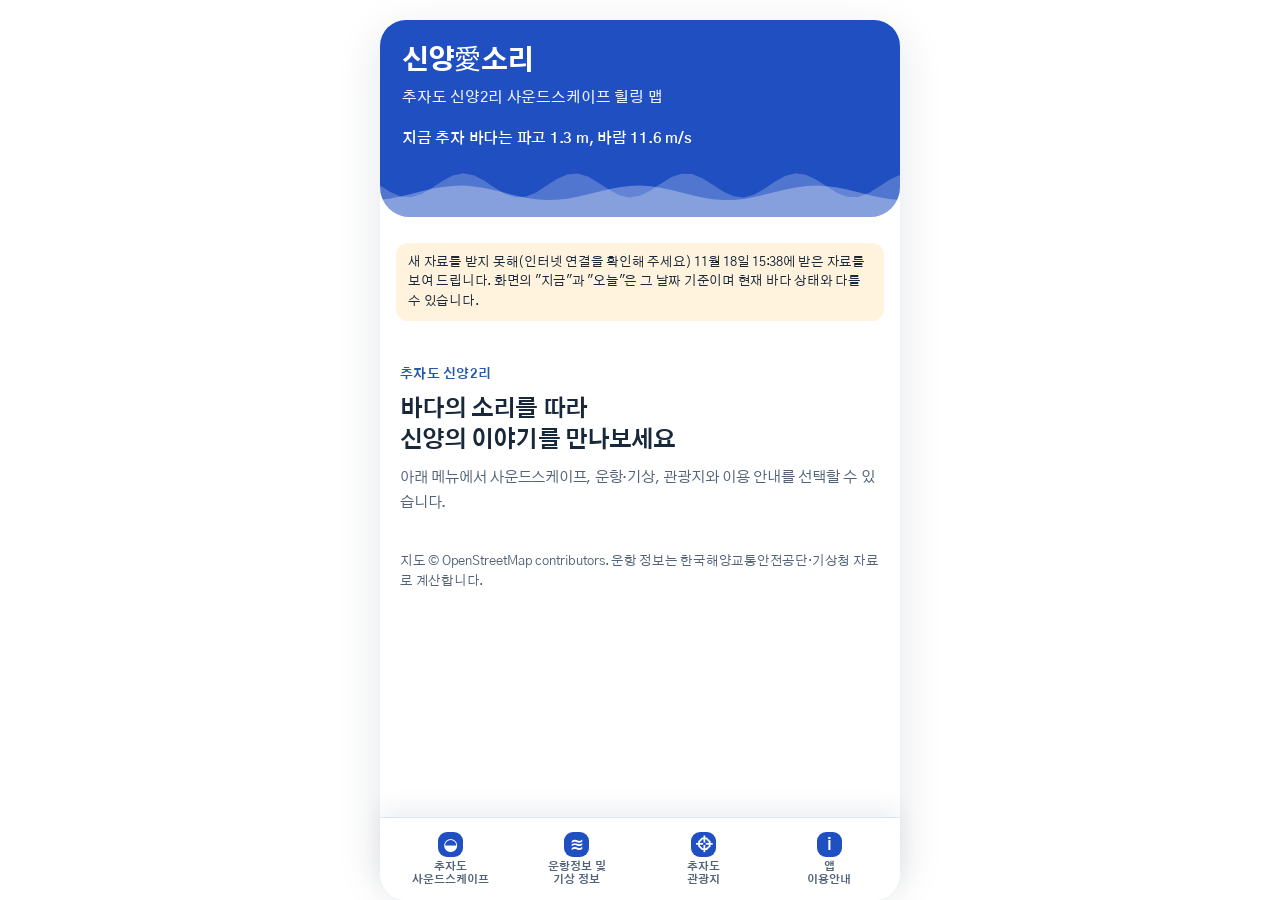
==== commit 09d61fdd: "운항정보: 지금 제주 앞바다 칸 추가 Co-Authored-By: Claude Fable 5.2 <noreply@anthropic.com> Claude-Session: https:" ====
--- a/index.html
+++ b/index.html
@@ -127,6 +127,12 @@
 .sched div{min-width:0}
 .sched em{font-style:normal;color:var(--muted);font-size:12px;display:block}
 section[hidden]{display:none!important}
+.seanow{display:flex;flex-direction:column;gap:10px}
+.seanow .wb{border-radius:12px;padding:10px 14px;font-size:14px;font-weight:700;background:var(--none);color:var(--ink)}
+.seanow .wb.on{background:var(--bad);color:var(--surface)}
+.seanow dl{display:grid;grid-template-columns:auto 1fr;gap:8px 14px;margin:0;font-size:14px}
+.seanow dt{color:var(--muted)}
+.seanow dd{margin:0;font-weight:600}
 .pill{font-size:12px;font-weight:600;border-radius:999px;padding:2px 9px;white-space:nowrap;background:var(--none);color:var(--muted)}
 .shipnow{list-style:none;margin:0;padding:0;display:flex;flex-direction:column}
 .shipnow li{display:grid;grid-template-columns:1fr auto;gap:10px;align-items:center;padding:10px 0;border-top:1px solid var(--line)}
@@ -731,6 +737,12 @@
     <div class="advice" id="advice"></div>
   </section>
 
+  <section id="seanow">
+    <h2>지금 제주 앞바다</h2>
+    <div class="seanow" id="seabox"></div>
+    <p class="hint" id="seanote"></p>
+  </section>
+
   <section hidden>
     <h2>바다 상태</h2>
     <div class="presets" id="presets" role="group" aria-label="바다 상태 예시"></div>
@@ -804,7 +816,7 @@
 
 <script>
 (function(){
-  var D={"ships":[{"key":"santa","name":"산타모니카","route":"진도 ↔ 상추자 ↔ 제주","kind":"쾌속선","first":"2022-12-01","last":"2026-05-31","sail":3634,"ctrl":413,"off":1328,"mon":[[338,88],[212,36],[237,27],[376,26],[390,18],[314,8],[334,16],[348,12],[314,24],[285,28],[186,46],[300,84]],"dayrate":[[86,25],[59,10],[69,10],[112,10],[114,7],[85,3],[88,6],[88,4],[84,7],[79,8],[54,12],[84,24]],"cond":{"y1":[[56,26],[25,7],[12,1],[25,9]],"y0":[[151,27],[247,15],[234,9],[176,16]]},"ym":[["2022-12",114,38],["2023-01",110,30],["2023-02",24,0],["2023-03",83,5],["2023-04",110,10],["2023-05",112,8],["2023-06",108,2],["2023-07",116,4],["2023-08",116,4],["2023-09",112,4],["2023-10",112,4],["2023-11",94,20],["2023-12",98,18],["2024-01",116,30],["2024-02",102,12],["2024-03",66,10],["2024-04",104,0],["2024-05",110,2],["2024-06",106,6],["2024-07",106,6],["2024-08",114,4],["2024-09",102,14],["2024-10",98,10],["2024-11",92,26],["2024-12",88,28],["2025-01",112,28],["2025-02",86,24],["2025-03",58,12],["2025-04",106,10],["2025-05",110,8],["2025-06",100,0],["2025-07",112,6],["2025-08",118,4],["2025-09",100,6],["2025-10",75,14],["2026-03",30,0],["2026-04",56,6],["2026-05",58,0]],"strip":"[base64]","stripEnd":"2026-05-31","pts":[[1.1,7.0,0],[0.9,6.2,0],[1.8,10.2,1],[1.7,10.4,1],[1.1,9.2,0],[1.1,7.7,0],[0.6,5.4,0],[0.7,7.5,0],[1.8,9.7,1],[0.9,4.6,0],[1.7,8.5,1],[3.2,12.7,1],[1.0,1.9,0],[1.5,9.4,0],[2.1,13.1,1],[4.3,14.9,1],[1.5,5.9,0],[0.5,2.7,0],[2.0,10.7,1],[4.0,15.2,1],[2.4,11.4,1],[1.3,10.0,1],[1.0,7.6,0],[0.7,6.1,0],[1.0,5.9,0],[0.9,7.0,0],[1.0,8.4,0],[0.9,8.0,0],[1.1,8.3,0],[1.5,9.3,0],[0.3,5.5,0],[0.3,0.3,0],[2.5,12.0,1],[0.6,0.2,0],[1.1,4.7,0],[1.1,5.7,0],[0.7,7.8,0],[1.3,10.8,1],[2.6,11.1,1],[2.7,12.4,1],[1.0,6.2,0],[0.7,5.2,0],[1.5,8.8,1],[0.7,3.6,0],[0.7,4.7,0],[1.3,8.4,0],[3.6,16.5,1],[1.8,5.9,0],[0.8,5.8,0],[1.5,10.9,1],[2.0,7.9,1],[1.4,7.3,0],[1.4,7.3,0],[0.4,5.6,0],[1.7,9.6,0],[1.0,7.9,0],[0.8,5.8,0],[0.4,4.4,0],[0.4,3.9,0],[1.0,6.4,0],[0.4,2.9,1],[0.4,4.9,1],[1.8,6.8,0],[0.9,6.1,0],[1.0,2.7,0],[1.9,9.4,0],[1.0,5.8,0],[1.2,6.9,0],[0.6,6.7,0],[0.3,2.3,0],[0.7,7.0,0],[1.1,8.0,0],[0.6,5.0,0],[1.6,7.8,1],[1.2,7.4,0],[1.1,6.7,0],[1.0,8.0,0],[0.3,3.4,0],[0.2,2.8,0],[0.3,4.0,0],[0.6,5.6,0],[1.1,2.0,0],[2.8,10.2,1],[1.7,10.9,0],[1.5,3.3,0],[0.9,7.6,0],[1.0,5.3,0],[0.7,3.0,0],[1.2,8.5,0],[1.3,7.6,0],[0.7,5.6,0],[0.3,1.5,0],[0.4,4.7,0],[1.0,5.5,0],[0.9,8.8,0],[1.0,3.2,0],[0.8,7.5,0],[2.1,10.0,1],[2.8,8.4,1],[1.4,7.1,0],[1.4,9.5,0],[0.6,5.6,0],[0.6,3.1,0],[0.4,2.7,0],[0.5,5.0,0],[0.8,2.4,0],[0.6,3.5,0],[0.4,3.3,0],[1.0,7.2,1],[1.9,10.8,1],[1.3,4.2,0],[2.5,10.8,1],[0.3,3.2,0],[0.3,4.0,0],[0.5,0.5,0],[0.4,1.4,0],[0.4,3.5,0],[1.3,11.0,0],[1.5,3.7,0],[0.9,2.9,0],[0.3,1.3,0],[0.5,5.5,0],[0.6,6.6,0],[0.4,1.1,0],[0.2,2.8,0],[0.3,3.6,0],[0.6,5.4,0],[0.7,6.2,0],[0.5,1.4,0],[1.2,5.5,0],[0.7,3.6,0],[0.7,6.6,0],[0.4,4.0,0],[0.7,7.9,0],[0.4,4.0,0],[0.7,4.2,0],[0.6,6.2,0],[0.5,2.7,0],[0.4,4.0,0],[0.3,0.3,0],[0.3,3.6,0],[0.4,1.8,0],[0.3,2.2,0],[0.4,0.4,0],[0.4,6.1,0],[1.4,8.4,0],[0.8,5.2,0],[0.4,1.4,0],[0.8,7.8,0],[1.5,8.5,1],[1.4,5.5,0],[1.2,5.0,0],[1.3,8.8,0],[1.5,5.0,0],[1.1,2.1,0],[1.1,4.6,0],[0.8,4.5,0],[1.1,6.5,0],[1.1,3.7,0],[0.9,8.0,0],[1.3,4.5,0],[1.2,6.1,0],[1.2,7.0,0],[1.1,6.9,0],[1.4,8.1,0],[1.7,10.0,0],[2.7,11.6,1],[1.9,7.5,0],[1.1,5.9,0],[1.6,5.8,0],[0.5,2.2,0],[0.6,5.6,0],[1.4,10.1,0],[1.4,9.1,0],[1.3,6.7,0],[0.9,5.9,0],[0.6,3.1,0],[1.1,4.7,0],[1.4,6.2,0],[1.6,5.9,0],[1.2,5.1,0],[0.7,4.8,0],[0.6,5.8,0],[0.7,5.5,0],[1.1,7.1,0],[2.3,6.4,0],[1.5,6.5,0],[0.7,5.6,0],[0.9,4.8,0],[1.0,4.9,0],[2.3,13.7,1],[0.8,5.7,0],[0.7,2.8,0],[0.5,3.8,0],[0.7,4.7,0],[0.9,3.1,0],[0.5,2.5,0],[0.6,5.3,0],[0.3,1.6,0],[0.2,1.4,0],[0.6,7.1,0],[1.3,7.2,0],[1.3,9.2,0],[0.8,4.7,0],[0.5,4.9,0],[0.3,2.8,0],[0.3,5.5,0],[1.2,2.2,0],[0.9,7.4,0],[0.6,6.2,0],[0.8,7.7,0],[1.2,3.3,0],[0.6,3.3,0],[0.9,7.5,0],[0.8,3.1,0],[1.1,6.1,0],[1.1,5.1,0],[0.7,2.3,0],[0.5,4.1,0],[0.4,3.0,0],[0.3,4.3,0],[0.6,6.4,0],[0.5,5.0,0],[1.1,4.4,0],[0.4,0.7,0],[0.5,1.4,0],[0.4,3.9,0],[0.2,2.3,0],[1.4,9.3,0],[0.9,5.6,0],[0.8,6.6,0],[2.3,12.0,1],[1.3,9.0,0],[0.5,1.6,0],[0.6,4.2,0],[0.3,4.3,0],[0.4,4.7,0],[0.7,2.9,0],[0.7,8.0,0],[0.8,8.3,0],[1.1,8.7,0],[0.5,4.8,0],[2.0,9.3,1],[1.4,8.4,0],[0.8,4.6,0],[2.4,12.2,0],[1.3,5.7,0],[1.0,6.7,0],[1.0,6.3,0],[0.8,5.8,0],[1.0,4.4,0],[0.6,2.1,0],[0.6,6.4,0],[1.0,6.6,0],[0.4,3.4,0],[1.3,9.5,0],[1.2,3.5,0],[0.7,1.6,0],[0.3,0.8,0],[0.2,2.2,0],[0.3,1.7,0],[0.2,3.5,0],[1.1,10.6,0],[0.7,4.9,0],[0.4,3.8,0],[0.6,5.1,0],[0.2,0.3,0],[0.8,7.2,0],[0.7,4.0,0],[0.7,4.0,0],[0.6,3.7,0],[2.2,9.7,1],[2.4,8.4,0],[2.5,12.3,1],[1.4,10.0,0],[1.9,10.0,0],[0.8,4.8,0],[0.4,6.3,0],[2.7,12.0,1],[3.8,12.5,1],[1.0,7.1,0],[1.0,6.8,0],[0.4,1.9,0],[1.0,4.0,0],[2.6,11.7,1],[1.2,8.9,0],[0.5,3.8,0],[0.8,9.7,0],[1.3,8.3,0],[1.5,9.3,0],[2.0,10.9,0],[0.9,2.8,0],[0.8,6.2,0],[0.4,0.3,0],[0.3,2.9,0],[0.5,4.6,0],[0.3,2.3,0],[3.0,13.2,1],[1.2,2.6,0],[0.5,1.7,0],[1.3,3.3,0],[1.5,6.6,0],[1.0,6.3,0],[1.7,9.0,1],[0.7,3.3,0],[0.5,5.6,0],[1.6,10.1,1],[0.8,6.1,0],[1.1,5.1,0],[0.5,7.1,0],[1.0,8.3,0],[2.2,10.5,1],[1.0,7.9,0],[0.8,5.7,0],[3.1,14.9,1],[3.3,15.8,1],[1.4,7.5,1],[2.9,13.2,1],[2.6,13.4,1],[1.6,8.4,0],[1.0,6.9,0],[0.6,5.2,0],[1.2,7.2,0],[0.5,4.0,0],[0.3,3.2,0],[0.7,7.3,1],[1.3,3.2,0],[0.9,5.2,0],[1.9,8.7,0],[1.5,6.9,1],[2.1,9.4,1],[1.8,5.9,0],[1.6,8.4,0],[1.3,7.9,0],[2.1,11.8,0],[1.6,9.9,0],[1.6,10.3,0],[1.3,4.4,0],[1.7,6.1,0],[0.6,5.1,0],[0.5,2.3,0],[2.0,9.1,0],[0.8,4.9,0],[1.3,8.4,0],[2.4,12.2,1],[2.2,11.5,1],[2.0,10.3,1],[0.9,1.6,0],[0.9,1.9,0],[1.3,7.3,0],[0.9,0.3,0],[0.8,2.0,0],[0.4,0.0,0],[0.7,1.9,0],[1.3,1.6,0],[1.2,3.7,0],[0.6,0.0,0],[0.3,1.5,0],[0.3,5.5,0],[0.6,6.1,0],[1.3,4.8,0],[0.6,2.3,0],[0.5,2.5,0],[0.3,1.9,0],[0.8,3.8,0],[1.2,2.6,0],[0.5,1.6,0],[0.5,1.4,0],[0.3,0.0,0],[1.0,5.6,0],[0.9,1.9,0],[1.2,6.8,0],[2.2,12.1,0],[1.0,6.6,0],[0.5,3.3,0],[0.2,2.2,0],[0.3,3.7,0],[0.3,1.8,0],[1.9,12.1,0],[0.8,6.6,0],[0.9,5.0,0],[0.8,5.4,0],[0.5,3.1,0],[0.6,6.3,0],[0.9,4.7,0],[1.2,7.4,0],[2.0,10.2,0],[0.4,4.1,0],[1.1,6.8,0],[0.8,6.0,0],[0.8,6.1,0],[0.3,1.8,0],[0.2,1.8,1],[1.4,7.6,0],[1.2,9.1,0],[0.8,3.8,0],[0.4,3.3,0],[0.3,2.6,0],[0.4,7.1,0],[1.1,7.7,0],[0.7,6.5,0],[1.2,9.3,0],[1.0,5.0,0],[0.7,3.5,0],[0.8,7.5,0],[0.6,3.3,0],[0.3,3.5,0],[0.3,1.1,0],[0.6,6.7,0],[0.5,2.7,0],[0.2,0.2,0],[0.6,4.1,0],[0.4,2.6,0],[0.6,2.5,0],[0.3,4.3,0],[0.3,1.1,0],[0.3,2.9,0],[0.4,0.5,0],[0.5,4.5,0],[0.5,4.2,0],[0.5,3.9,0],[0.6,2.4,0],[0.3,3.4,0],[1.0,5.3,0],[0.8,8.6,1],[1.5,3.2,0],[1.2,3.7,0],[0.6,4.4,0],[0.5,2.8,0],[0.6,7.7,0],[0.6,6.8,0],[0.7,5.2,0],[2.2,9.0,1],[1.4,2.9,0],[2.0,10.1,1],[1.7,5.0,0],[1.0,5.5,0],[1.4,4.0,0],[1.7,11.0,0],[1.4,9.1,0],[1.5,8.9,0],[1.3,6.0,0],[1.1,0.5,1],[0.6,1.3,0],[0.5,4.3,0],[0.7,3.2,0],[0.8,5.5,0],[0.9,6.6,0],[1.6,10.8,0],[1.2,2.9,0],[1.4,7.9,0],[1.3,4.2,0],[0.9,5.8,0],[0.9,6.7,0],[0.6,3.8,0],[1.8,4.5,0],[3.1,5.7,1],[2.8,6.6,0],[1.8,6.9,0],[1.3,5.9,0],[0.7,5.4,0],[0.8,5.0,0],[1.3,5.6,0],[0.8,4.6,0],[0.6,2.4,0],[0.4,1.9,0],[0.4,5.1,0],[0.3,2.8,0],[0.2,1.4,0],[0.2,1.1,0],[0.3,4.2,0],[0.6,6.6,0],[0.9,6.3,0],[0.9,6.0,0],[0.8,5.7,0],[0.8,5.4,0],[0.6,6.1,0],[0.8,6.9,0],[0.9,7.8,0],[2.1,11.0,0],[1.0,2.9,0],[0.6,1.2,0],[0.3,2.0,0],[0.3,3.6,0],[1.7,8.2,1],[1.4,6.1,0],[0.9,6.3,0],[0.4,1.7,0],[0.4,0.9,0],[0.4,3.5,0],[0.7,4.8,0],[0.4,1.9,0],[0.5,3.6,0],[0.5,3.6,0],[0.4,5.7,0],[1.3,9.4,0],[0.8,7.1,0],[1.0,0.4,0],[0.7,4.1,0],[0.4,3.4,0],[2.3,11.1,0],[1.0,5.3,0],[0.7,5.5,0],[1.0,8.5,1],[1.8,8.9,0],[1.7,8.4,1],[2.3,11.9,1],[1.4,7.2,0],[0.4,5.4,0],[0.8,7.4,0],[0.9,7.3,0],[2.7,11.1,1],[1.5,8.2,0],[0.7,0.6,0],[1.6,8.4,0],[1.4,8.3,0],[1.3,6.4,0],[1.3,7.3,0],[1.3,6.8,0],[0.9,7.7,0],[0.9,5.7,0],[0.7,3.9,0],[1.6,7.0,0],[0.6,6.1,0],[0.5,3.6,0],[0.7,7.3,0],[1.0,7.2,0],[0.5,3.1,0],[1.5,9.1,0],[1.5,6.8,0],[1.0,9.9,1],[3.6,14.4,1],[2.1,10.5,0],[1.1,5.8,0],[1.4,10.1,0],[2.2,11.6,0],[1.6,10.0,1],[1.4,7.1,0],[1.0,7.9,0],[2.2,11.5,0],[1.0,8.0,0],[1.9,10.1,0],[1.4,11.2,1],[2.4,9.3,1],[1.4,7.1,0],[0.6,1.4,0],[1.3,9.2,0],[1.1,8.1,0],[1.0,6.9,0],[1.2,8.2,0],[0.8,7.4,0],[0.7,5.7,0],[0.5,5.3,0],[1.6,8.6,0],[0.8,8.2,0],[1.3,7.2,0],[1.9,10.2,1],[2.5,13.0,1],[1.1,5.9,0],[0.5,2.0,0],[1.2,7.5,0],[0.9,4.3,0],[0.7,3.7,0],[1.5,10.0,0],[3.4,14.1,1],[3.1,7.2,1],[3.1,13.4,1],[1.2,4.9,0],[0.4,4.8,0],[0.7,4.2,0],[1.1,7.1,0],[0.6,6.5,0],[1.3,9.8,0],[1.2,5.7,0],[0.6,2.1,0],[2.7,11.1,1],[1.1,6.3,0],[0.8,6.5,0],[0.8,7.6,0],[0.8,5.3,0],[2.3,10.5,1],[1.9,11.0,1],[0.6,4.5,0],[1.9,10.0,0],[0.6,2.4,0],[2.5,12.5,1],[2.7,11.7,1],[1.0,5.5,0],[1.2,6.0,0],[0.5,2.4,0],[2.7,11.0,1],[1.3,9.2,0],[0.7,3.4,0],[1.4,8.7,0],[0.9,5.2,0],[0.8,7.5,0],[2.3,10.6,1],[1.8,6.7,1],[2.3,12.3,1],[2.1,9.4,0],[1.3,7.1,0],[1.0,7.0,0],[0.9,4.3,0],[1.1,4.1,0],[1.8,10.5,1],[1.2,8.6,0],[1.1,5.7,0],[0.4,2.7,0],[0.2,2.7,0],[0.6,3.3,0],[0.4,3.5,0],[0.4,5.6,0],[0.8,5.4,0],[1.4,8.3,0],[1.8,7.3,0],[2.8,13.5,1],[3.2,12.4,1],[2.4,10.3,1],[0.6,1.1,0],[0.6,6.0,0],[2.5,16.4,1],[1.3,8.2,0],[3.1,12.9,1],[1.7,9.0,0],[3.5,16.2,1],[1.4,8.1,0],[0.7,6.7,0],[0.3,6.2,0],[1.2,8.0,0],[1.7,6.5,0],[0.6,1.3,0],[0.3,2.0,0],[0.2,3.6,0],[2.0,10.2,1],[1.8,10.2,1],[2.0,10.9,0],[1.3,9.0,0],[1.3,8.9,0],[1.2,7.9,0],[1.5,9.9,0],[2.0,10.7,0],[0.5,2.9,0],[0.9,4.9,0],[0.3,4.6,0],[0.6,2.3,0],[0.5,3.2,0],[0.8,3.5,0],[3.9,15.6,1],[4.1,15.8,1],[1.1,7.6,0],[2.2,7.4,0],[1.2,7.6,0],[1.1,4.3,0],[0.9,5.9,0],[0.8,6.1,0],[0.6,2.5,0],[1.7,4.9,0],[2.0,11.3,1],[1.0,6.8,0],[0.8,4.4,0],[0.5,1.1,0],[0.6,6.4,0],[1.0,5.1,0],[0.4,2.0,0],[1.3,6.9,0],[0.5,3.5,0],[0.3,4.0,0],[1.2,3.5,0],[0.4,5.1,0],[0.4,5.3,1],[0.4,0.4,0],[1.0,2.8,0],[1.9,12.3,1],[2.2,7.5,1],[1.6,3.8,0],[1.9,11.0,0],[1.2,7.1,0],[0.9,5.9,0],[0.6,4.6,0],[1.3,8.5,0],[1.0,9.7,0],[1.0,4.4,0],[0.5,1.9,0],[0.6,3.9,0],[0.2,0.5,0],[0.2,0.1,0],[0.3,4.8,0],[0.6,4.2,0],[0.5,3.0,0],[1.3,11.3,0],[0.7,5.3,0],[1.9,12.7,0],[0.7,2.2,0],[0.9,2.4,0],[0.4,4.0,0],[1.9,11.8,1],[1.1,4.4,0],[0.5,3.8,0],[0.6,3.3,0],[1.1,7.5,1],[0.5,5.3,0],[0.8,6.9,0],[0.6,5.4,0],[0.6,2.8,0],[0.8,0.9,1],[1.7,3.0,0],[0.9,3.4,0],[0.4,1.7,0],[0.3,1.1,0],[0.2,2.0,0],[0.3,6.2,0],[0.3,1.9,0],[0.4,3.4,0],[0.2,0.9,0],[0.6,7.5,0],[1.0,6.7,0],[0.6,6.7,0],[0.4,0.3,0],[0.4,4.5,0],[0.4,2.3,0],[0.4,2.8,0],[0.4,3.3,0],[0.5,1.7,0],[0.3,4.1,0],[0.3,0.8,0],[0.7,8.2,0],[1.2,5.4,0],[1.7,2.7,0],[1.3,4.2,0],[1.3,7.9,0],[0.7,2.1,0],[1.3,9.6,0],[1.8,9.7,0],[0.9,4.8,0],[0.5,4.1,0],[1.1,5.4,0],[0.8,5.9,0],[0.5,3.8,0],[0.3,3.6,0],[0.4,4.2,0],[0.4,2.3,0],[0.5,4.9,0],[0.5,5.6,0],[0.5,4.1,0],[0.5,5.0,0],[0.8,4.5,0],[0.5,0.2,0],[0.6,8.2,0],[1.9,12.0,0],[1.5,10.2,0],[2.7,9.7,1],[1.7,9.6,1],[0.7,4.6,0],[0.5,4.8,0],[0.9,2.6,0],[1.5,9.2,0],[0.9,5.7,0],[1.2,8.9,0],[0.9,4.7,0],[1.3,5.2,0],[1.2,4.9,0],[0.9,5.1,0],[0.5,4.8,0],[0.7,7.8,0],[1.2,10.5,0],[1.4,11.4,0],[0.8,6.9,0],[0.7,7.3,0],[1.1,10.1,0],[1.6,8.6,0],[0.9,6.1,0],[0.8,1.9,0],[0.9,8.8,0],[1.5,6.8,0],[1.2,7.1,0],[1.8,10.5,0],[1.9,4.2,0],[1.1,2.1,0],[1.0,5.4,0],[2.0,11.5,1],[1.1,5.4,0],[1.4,8.3,0],[1.2,8.2,0],[0.8,4.7,0],[0.5,0.4,0],[0.4,2.1,0],[0.4,3.4,0],[0.5,4.2,0],[0.5,5.2,0],[0.4,2.5,0],[0.8,3.2,0],[0.9,1.8,0],[0.8,3.4,0],[1.2,5.9,0],[0.5,0.8,0],[0.3,4.5,0],[0.5,2.5,0],[0.3,3.0,0],[0.5,1.4,0],[0.7,3.6,0],[0.5,4.3,0],[0.3,3.6,0],[0.6,2.0,0],[0.7,5.8,0],[1.1,3.0,0],[0.5,3.5,0],[1.0,7.2,0],[0.8,5.9,0],[1.2,9.3,0],[1.9,11.5,0],[2.1,8.7,0],[0.7,3.4,0],[0.6,7.6,0],[0.5,3.2,0],[0.8,6.6,0],[2.2,12.0,0],[1.6,7.6,0],[0.8,6.3,0],[2.6,11.8,1],[2.0,10.1,1],[1.6,5.7,0],[1.2,3.5,0],[0.8,3.5,0],[0.5,10.1,0],[0.7,6.8,0],[0.8,6.5,0],[0.4,1.4,0],[0.4,3.0,0],[0.3,2.2,0],[2.6,4.5,1],[1.3,6.0,0],[0.5,3.8,0],[0.5,2.8,0],[0.7,6.4,0],[1.0,7.3,0],[1.7,7.8,0],[2.2,10.2,0],[1.0,5.7,0],[0.3,3.1,0],[0.4,3.2,0],[0.8,5.8,0],[1.1,6.5,0],[2.6,14.1,0],[1.5,9.8,0],[2.1,9.4,1],[2.1,9.2,1],[2.1,9.4,1],[0.7,3.9,0],[0.4,3.8,0],[1.2,6.3,0],[0.5,4.5,0],[0.3,4.1,0],[0.3,3.1,0],[0.5,6.0,0],[1.5,10.2,0],[0.9,5.6,0],[0.7,4.1,0],[0.2,0.8,0],[0.5,3.8,0],[0.3,4.3,0],[0.9,7.9,0],[1.4,8.0,0],[0.3,1.7,0],[0.3,2.6,0],[1.7,7.7,1],[1.1,3.3,0],[1.4,7.9,0],[1.1,9.2,0],[0.5,1.2,0],[1.0,5.3,0],[0.9,1.9,0],[0.5,3.2,0],[1.1,8.0,0],[2.0,10.1,1],[1.6,8.4,0],[1.6,12.7,0],[0.9,7.1,0],[0.5,3.9,0],[1.0,5.0,0],[0.5,5.6,0],[1.0,7.5,0],[1.1,4.0,0],[1.0,2.7,0],[0.5,1.4,0],[0.3,2.8,0],[0.7,5.7,0],[0.4,3.7,0],[0.3,5.2,0],[1.0,5.2,0],[0.6,1.7,0],[1.4,7.0,0],[1.8,5.1,0],[0.5,1.4,0],[0.6,2.5,0],[0.3,2.8,0],[0.9,7.7,0],[0.4,3.6,0],[0.3,2.0,0],[0.4,4.1,0],[0.5,10.8,0],[0.3,1.4,0],[1.7,10.6,0],[0.5,2.0,0],[0.3,1.6,0],[0.3,0.6,0],[0.6,2.3,0],[0.8,4.1,0],[0.7,6.5,0],[0.8,8.8,0],[1.3,9.1,0],[1.2,10.1,0],[1.3,7.4,0],[1.5,11.9,0],[0.9,4.8,0],[0.6,5.0,0],[0.3,2.7,0],[0.2,0.8,0]]},{"key":"songlim","name":"송림블루오션","route":"제주 ↔ 추자 ↔ 완도","kind":"카페리","first":"2022-12-01","last":"2026-05-31","sail":1631,"ctrl":207,"off":359,"mon":[[156,40],[113,32],[157,17],[150,18],[197,11],[150,6],[135,17],[102,1],[100,8],[119,17],[114,18],[138,22]],"dayrate":[[78,20],[58,16],[78,9],[77,10],[99,6],[76,3],[70,10],[52,1],[50,5],[57,9],[54,8],[60,10]],"cond":{"y1":[[42,18],[19,6],[12,4],[21,7]],"y0":[[124,18],[203,12],[162,7],[124,11]]},"ym":[["2022-12",24,6],["2023-01",42,12],["2023-02",46,12],["2023-03",52,8],["2023-04",46,14],["2023-05",52,6],["2023-06",44,4],["2023-07",26,9],["2024-05",28,0],["2024-06",52,2],["2024-07",54,4],["2024-08",55,1],["2024-09",52,4],["2024-10",58,8],["2024-11",52,8],["2024-12",44,4],["2025-01",60,16],["2025-02",29,12],["2025-03",59,9],["2025-04",50,2],["2025-05",59,5],["2025-06",54,0],["2025-07",55,4],["2025-08",47,0],["2025-09",48,4],["2025-10",61,9],["2025-11",62,10],["2025-12",70,12],["2026-01",54,12],["2026-02",38,8],["2026-03",46,0],["2026-04",54,2],["2026-05",58,0]],"strip":"[base64]","stripEnd":"2026-05-31","pts":[[1.5,5.9,0],[0.5,2.7,0],[1.3,5.3,0],[2.0,10.7,1],[4.0,15.2,1],[2.4,11.4,1],[1.0,7.6,0],[0.7,6.1,0],[1.0,7.7,0],[1.0,5.9,0],[0.9,7.0,0],[1.0,8.4,0],[0.9,8.0,0],[1.1,8.3,0],[1.5,9.3,0],[0.6,4.7,0],[0.3,0.3,0],[2.5,12.0,1],[0.6,0.2,0],[1.1,4.7,0],[1.1,5.7,0],[0.6,4.3,0],[2.6,11.1,1],[2.7,12.4,1],[1.0,6.2,0],[0.6,5.0,0],[0.7,5.2,0],[1.5,8.8,1],[2.0,7.9,1],[1.4,7.3,0],[1.4,7.3,0],[0.4,5.6,0],[0.9,7.7,0],[1.0,7.9,0],[0.8,5.8,0],[0.4,4.4,0],[0.4,3.9,0],[1.0,6.4,0],[1.0,8.1,0],[1.5,6.2,1],[0.6,5.6,0],[0.7,7.9,0],[1.8,8.3,1],[1.2,4.3,0],[0.4,2.4,0],[0.6,4.0,0],[1.4,11.7,1],[1.2,9.1,1],[1.4,10.6,1],[0.7,3.3,0],[1.3,9.1,0],[2.1,11.5,1],[1.4,9.2,0],[0.5,0.9,0],[0.5,4.9,0],[0.5,2.4,0],[0.6,3.6,0],[0.3,2.2,0],[0.9,6.7,0],[0.5,1.6,0],[0.4,2.9,1],[0.4,4.9,1],[1.8,6.8,1],[0.9,6.1,0],[1.0,2.7,0],[1.0,5.8,0],[1.2,6.9,0],[0.6,6.7,0],[0.3,2.3,0],[0.7,7.0,0],[1.1,8.0,0],[1.6,7.8,1],[1.2,7.4,0],[1.1,6.7,0],[1.0,8.0,0],[0.3,3.4,0],[0.2,2.8,0],[0.6,5.6,0],[1.1,2.0,0],[2.8,10.2,1],[2.5,11.5,1],[0.9,7.6,0],[1.0,5.3,0],[0.7,3.0,0],[1.2,8.5,0],[0.7,5.6,0],[0.4,4.7,0],[1.0,5.5,0],[0.9,8.8,1],[2.1,10.0,1],[2.8,8.4,1],[1.4,7.1,0],[1.4,9.5,0],[0.6,5.6,0],[0.4,2.7,0],[0.5,5.0,0],[0.8,2.4,0],[0.6,3.5,0],[0.4,3.3,0],[0.7,7.0,0],[1.9,10.8,1],[2.5,10.8,1],[0.3,3.2,0],[0.5,0.5,0],[0.4,1.4,0],[0.4,3.5,0],[1.5,3.7,0],[0.9,2.9,0],[0.3,1.3,0],[0.5,5.5,0],[0.6,6.6,0],[0.4,1.1,0],[0.3,3.6,0],[0.6,5.4,0],[0.7,6.2,0],[0.5,1.4,0],[0.7,3.6,0],[0.7,6.6,0],[0.4,4.0,0],[0.7,7.9,0],[0.4,4.0,0],[0.7,4.2,0],[0.6,6.2,0],[0.5,2.7,0],[0.4,4.0,0],[0.3,0.3,0],[0.4,1.8,0],[0.3,2.2,0],[0.4,0.4,0],[0.4,6.1,0],[1.0,5.4,0],[0.4,1.4,0],[0.8,7.8,0],[1.5,8.5,1],[1.2,5.0,0],[1.1,2.1,0],[1.1,4.6,0],[0.8,4.5,0],[1.1,6.5,1],[1.3,5.5,0],[0.9,8.0,1],[1.3,4.5,0],[1.2,6.1,1],[1.2,7.0,0],[1.1,6.9,0],[2.7,11.6,1],[1.9,7.5,1],[1.1,5.9,0],[0.3,1.8,0],[0.2,1.8,0],[1.2,9.1,0],[0.8,3.8,0],[0.4,3.3,0],[0.3,2.6,0],[0.4,7.1,0],[1.2,9.3,0],[1.0,5.0,0],[0.7,3.5,0],[0.8,7.5,0],[0.6,3.3,0],[0.3,3.5,0],[0.3,1.1,0],[0.6,6.7,0],[0.5,2.7,0],[0.2,0.2,0],[0.7,6.1,0],[0.6,4.1,0],[0.4,2.6,0],[0.6,2.5,0],[0.3,4.3,0],[0.3,1.1,0],[0.3,2.9,1],[0.5,4.5,0],[0.5,4.2,0],[0.5,3.9,0],[0.6,2.4,0],[0.3,3.4,0],[0.4,1.3,0],[1.0,5.3,0],[1.5,3.2,0],[1.2,3.7,0],[0.6,4.4,0],[0.5,2.8,0],[0.6,7.7,0],[0.6,6.8,0],[0.7,5.2,0],[2.2,9.0,0],[1.4,2.9,0],[1.7,5.0,0],[1.4,4.0,0],[1.7,11.0,0],[1.4,9.1,0],[1.5,8.9,0],[1.3,6.0,0],[1.8,7.3,0],[1.1,0.5,0],[0.6,1.3,0],[0.5,4.3,0],[0.7,3.2,0],[0.8,5.5,0],[0.9,6.6,0],[1.2,8.0,0],[1.2,2.9,0],[1.4,7.9,0],[1.3,4.2,0],[0.9,5.8,0],[0.9,6.7,0],[0.6,3.8,0],[1.8,4.5,0],[3.1,5.7,1],[2.8,6.6,1],[1.8,6.9,0],[1.3,5.9,0],[0.7,5.4,0],[0.8,5.0,0],[1.3,5.6,0],[0.8,4.6,0],[0.6,2.4,0],[0.4,1.9,0],[0.4,5.1,0],[0.3,2.8,0],[0.2,1.4,0],[0.2,1.1,0],[0.3,4.2,0],[0.6,6.6,0],[0.9,6.3,0],[0.9,6.0,0],[0.8,5.7,0],[0.8,5.4,0],[0.6,6.1,0],[0.8,6.9,0],[0.9,7.8,0],[1.7,8.2,0],[1.0,2.9,0],[0.6,1.2,0],[0.3,2.0,0],[0.3,3.6,0],[1.4,6.1,0],[0.9,6.3,0],[0.4,1.7,0],[0.4,0.9,0],[0.4,3.5,0],[1.4,8.6,0],[0.7,4.8,0],[0.4,1.9,0],[0.5,3.6,0],[0.5,3.6,0],[0.4,5.7,0],[1.3,9.4,0],[0.8,7.1,0],[0.7,4.1,0],[0.4,3.4,0],[2.3,11.1,1],[1.0,5.3,0],[0.7,5.5,0],[1.0,8.5,0],[1.8,8.9,0],[1.7,8.4,0],[2.3,11.9,1],[1.4,7.2,0],[1.1,8.0,0],[0.8,7.4,0],[0.9,7.3,0],[1.5,8.2,0],[0.7,0.6,0],[1.6,8.4,0],[1.4,8.3,0],[1.3,6.4,0],[1.3,7.3,0],[1.3,6.8,0],[0.9,7.7,0],[0.9,5.7,0],[0.7,3.9,0],[1.6,7.0,0],[0.6,6.1,0],[0.5,3.6,0],[0.7,7.3,0],[1.0,7.2,0],[0.5,3.1,0],[0.9,9.3,0],[1.5,9.1,0],[1.5,6.8,0],[1.0,9.9,1],[3.6,14.4,1],[2.1,10.5,0],[1.1,5.8,0],[2.9,10.7,1],[2.2,11.6,1],[1.6,10.0,0],[1.4,7.1,0],[1.0,7.9,0],[2.2,11.5,0],[1.0,8.0,0],[1.4,11.2,1],[2.4,9.3,0],[1.4,7.1,0],[0.6,1.4,0],[1.3,9.2,0],[1.2,8.8,0],[1.1,8.1,0],[1.0,6.9,0],[1.2,8.2,0],[0.8,7.4,0],[0.7,5.7,0],[0.5,5.3,0],[0.8,8.2,0],[1.3,7.2,0],[1.1,5.9,0],[0.5,2.0,0],[1.2,7.5,0],[0.9,4.3,0],[0.7,3.7,0],[1.5,10.0,0],[2.7,12.6,1],[3.1,7.2,1],[3.1,13.4,1],[1.2,4.9,0],[0.4,4.8,0],[0.7,4.2,0],[1.1,7.1,0],[0.6,6.5,0],[1.3,9.8,0],[1.2,5.7,0],[0.6,2.1,0],[1.1,6.3,0],[0.8,6.5,0],[0.8,7.6,0],[0.8,5.3,0],[0.6,4.5,0],[1.9,10.0,0],[0.6,2.4,0],[2.5,12.5,1],[2.7,11.7,1],[1.0,5.5,0],[1.2,6.0,0],[0.5,2.4,0],[1.3,9.2,0],[0.7,3.4,0],[0.4,4.0,0],[1.4,8.7,0],[0.9,5.2,0],[0.8,7.5,0],[1.8,11.3,1],[2.3,10.6,1],[1.8,6.7,1],[2.3,12.3,1],[2.1,9.4,0],[1.3,7.1,0],[1.0,7.0,0],[0.9,4.3,0],[1.1,4.1,0],[1.8,10.5,1],[1.2,8.6,0],[1.1,5.7,0],[0.4,2.7,0],[0.2,2.7,0],[0.6,3.3,0],[0.4,3.5,0],[0.8,5.4,0],[1.4,8.3,0],[1.8,7.3,0],[2.8,13.5,1],[3.2,12.4,1],[2.4,10.3,1],[0.6,1.1,0],[0.6,6.0,0],[2.5,16.4,1],[1.3,8.2,0],[2.7,12.9,1],[3.1,12.9,1],[2.8,12.9,1],[1.7,9.0,0],[3.5,16.2,1],[1.4,8.1,0],[1.3,8.9,0],[1.2,7.9,0],[1.5,9.9,0],[2.0,10.7,0],[0.5,2.9,0],[0.9,4.9,0],[0.6,2.3,0],[0.5,3.2,0],[0.8,3.5,0],[3.9,15.6,1],[0.9,5.2,0],[1.4,8.8,0],[1.0,4.0,0],[0.6,5.5,0],[0.7,7.3,0],[0.5,5.6,0],[0.4,2.4,0],[0.8,8.9,0],[1.2,7.7,0],[3.4,16.1,1],[2.0,10.8,1],[2.2,9.5,0],[2.2,10.8,1],[1.4,7.0,0],[1.1,7.6,0],[2.2,7.4,0],[1.2,7.6,0],[1.1,4.3,0],[0.9,5.9,0],[0.8,6.1,0],[0.6,2.5,0],[2.0,11.3,1],[1.0,6.8,0],[0.8,4.4,0],[0.5,1.1,0],[0.6,6.4,0],[0.6,2.9,0],[1.0,5.1,0],[0.4,2.0,0],[1.3,6.9,0],[0.5,3.5,0],[0.3,4.0,0],[1.2,3.5,0],[0.4,5.1,0],[0.4,0.4,0],[1.0,2.8,0],[1.9,12.3,1],[2.2,7.5,1],[1.6,3.8,0],[1.2,7.1,0],[0.9,5.9,0],[0.6,4.6,0],[1.3,8.5,0],[1.0,9.7,0],[1.0,4.4,0],[0.6,3.9,0],[0.2,0.5,0],[0.2,0.1,0],[0.3,4.8,0],[0.6,4.2,0],[0.5,3.0,0],[1.3,11.3,0],[0.7,5.3,0],[1.9,12.7,1],[0.7,2.2,0],[0.9,2.4,0],[0.4,4.0,0],[0.3,3.1,0],[1.9,11.8,1],[1.1,4.4,0],[0.5,3.8,0],[0.6,3.3,0],[1.1,7.5,0],[0.5,5.3,0],[0.8,6.9,0],[0.6,5.4,0],[0.6,2.8,0],[0.8,7.5,0],[1.7,3.0,0],[0.9,3.4,0],[0.4,1.7,0],[0.3,1.1,0],[0.2,2.0,0],[0.3,6.2,0],[0.3,1.9,0],[0.4,3.4,0],[0.2,0.9,0],[0.6,7.5,0],[1.0,6.7,0],[0.6,6.7,0],[0.4,0.3,0],[0.4,4.5,0],[0.4,2.3,0],[0.4,2.8,0],[0.4,3.3,0],[0.5,1.7,0],[0.3,4.1,0],[0.7,8.2,0],[1.2,5.4,0],[1.7,2.7,0],[1.3,4.2,0],[1.3,7.9,0],[0.7,3.3,0],[0.7,2.1,0],[1.3,9.6,0],[0.9,4.8,0],[0.5,4.1,0],[1.1,5.4,0],[0.8,5.9,0],[0.3,3.6,0],[0.4,4.2,0],[0.4,2.3,0],[0.5,4.9,0],[0.5,5.6,0],[0.5,4.1,0],[0.5,5.0,0],[0.8,4.5,0],[0.5,0.2,0],[0.6,8.2,0],[1.9,12.0,0],[2.7,9.7,1],[1.7,9.6,1],[0.7,4.6,0],[0.5,4.8,0],[0.9,2.6,0],[1.0,9.5,0],[1.5,9.2,0],[0.9,5.7,0],[1.2,8.9,0],[0.9,4.7,0],[1.3,5.2,0],[1.2,4.9,0],[0.9,5.1,0],[0.7,7.8,0],[1.2,10.5,0],[1.4,11.4,1],[0.8,6.9,0],[0.7,7.3,0],[1.1,10.1,0],[1.6,8.6,0],[0.9,6.1,0],[0.8,1.9,0],[0.9,8.8,0],[1.5,6.8,0],[1.1,5.4,0],[1.4,8.3,0],[1.2,8.2,0],[0.8,4.7,0],[0.5,0.4,0],[0.4,2.1,0],[0.4,3.4,0],[0.5,4.2,0],[0.5,3.4,0],[0.5,5.2,0],[0.4,2.5,0],[0.8,3.2,0],[0.9,1.8,0],[0.8,3.4,0],[1.2,5.9,0],[0.5,0.8,0],[0.5,2.5,0],[0.3,3.0,0],[0.5,1.4,0],[0.7,3.6,0],[0.5,4.3,0],[0.3,3.6,0],[0.6,2.0,0],[0.7,5.8,0],[1.1,3.0,0],[0.5,3.5,0],[1.0,7.2,0],[0.8,5.9,0],[0.7,3.4,0],[0.6,7.6,0],[0.5,3.2,0],[1.2,8.1,0],[0.8,6.6,0],[0.8,6.3,0],[2.6,11.8,1],[2.0,10.1,1],[1.6,5.7,0],[0.8,3.5,0],[0.5,10.1,0],[0.7,6.8,0],[0.8,6.5,0],[0.4,1.4,0],[0.4,3.0,0],[0.3,2.2,0],[2.6,4.5,1],[1.3,6.0,0],[0.5,3.8,0],[0.5,2.8,0],[0.7,6.4,0],[1.0,7.3,0],[2.2,10.2,0],[1.0,5.7,0],[0.3,3.1,0],[0.4,3.2,0],[0.8,5.8,0],[2.2,10.7,0],[1.5,9.8,1],[2.1,9.4,0],[2.1,9.2,1],[2.1,9.4,1],[1.7,9.3,0],[1.9,7.7,0],[1.2,7.0,0],[1.2,7.9,0],[1.4,8.3,0],[1.1,8.5,0],[1.4,8.2,0],[0.7,5.6,0],[1.8,10.2,0],[1.2,9.2,1],[1.2,7.8,0],[1.0,5.7,0],[0.8,7.1,0],[0.9,3.8,0],[1.1,8.7,0],[1.7,12.4,0],[1.2,9.2,0],[1.6,8.6,0],[1.4,10.7,0],[1.1,7.3,0],[1.5,8.7,0],[0.8,7.5,0],[0.5,5.7,0],[1.8,11.5,1],[1.5,5.0,0],[0.7,6.2,0],[0.8,5.8,0],[0.4,2.9,0],[0.2,1.1,0],[0.6,3.7,0],[2.3,12.3,1],[1.3,4.7,0],[2.1,5.5,0],[0.4,5.1,0],[1.2,5.8,0],[1.1,7.1,0],[1.3,9.3,0],[2.0,11.6,1],[1.1,8.4,0],[1.5,8.3,0],[0.4,2.0,0],[1.5,8.2,0],[0.8,5.1,0],[1.6,6.9,0],[3.5,13.0,1],[0.7,3.5,0],[1.2,9.8,0],[0.8,4.5,0],[0.6,3.3,0],[2.4,11.6,1],[1.1,4.1,0],[1.3,7.0,0],[2.6,13.3,1],[0.7,3.5,0],[0.4,1.6,0],[1.2,5.9,0],[1.2,7.9,0],[2.8,13.7,1],[1.7,10.2,0],[0.7,6.9,0],[1.1,9.1,0],[1.1,4.5,0],[1.8,10.0,0],[0.6,2.3,0],[3.8,13.8,1],[1.2,4.4,0],[1.9,7.4,0],[3.0,8.1,1],[0.5,5.6,0],[0.6,4.7,0],[2.3,10.9,1],[0.6,2.4,0],[0.5,3.2,0],[0.5,4.9,0],[1.8,9.6,1],[1.4,7.0,0],[1.0,7.9,0],[0.8,4.7,0],[0.5,4.1,0],[1.5,10.1,0],[0.9,5.2,0],[1.1,7.8,0],[1.0,4.4,0],[0.4,3.5,0],[1.3,7.6,0],[1.0,4.0,0],[0.6,3.8,0],[0.7,3.9,0],[0.4,3.8,0],[0.9,2.2,0],[1.2,6.3,0],[0.5,4.5,0],[0.3,4.1,0],[0.3,3.1,0],[0.5,6.0,0],[1.5,10.2,0],[0.9,5.6,0],[0.2,0.8,0],[0.5,3.8,0],[0.3,4.3,0],[0.9,7.9,0],[1.4,8.0,0],[0.7,2.4,0],[0.3,1.7,0],[0.3,2.6,0],[1.7,7.7,1],[1.1,3.3,0],[1.4,7.9,0],[1.1,9.2,0],[0.5,1.2,0],[1.0,5.3,0],[0.9,1.9,0],[0.5,3.2,0],[1.1,8.0,0],[1.0,2.6,0],[1.6,8.4,0],[1.6,12.7,0],[0.9,7.1,0],[0.5,3.9,0],[1.0,5.0,0],[0.5,5.6,0],[1.1,4.0,0],[1.0,2.7,0],[0.5,1.4,0],[0.3,2.8,0],[0.7,5.7,0],[0.4,3.7,0],[0.3,5.2,0],[1.0,5.2,0],[0.6,1.7,0],[1.4,7.0,0],[1.8,5.1,0],[0.5,1.4,0],[0.6,2.5,0],[0.3,2.8,0],[0.9,7.7,0],[0.4,3.6,0],[0.3,2.0,0],[0.4,4.1,0],[0.5,10.8,0],[1.7,10.6,0],[0.5,2.0,0],[0.3,1.6,0],[0.3,0.6,0],[0.6,2.3,0],[0.8,4.1,0],[0.7,6.5,0],[0.8,8.8,0],[1.3,9.1,0],[1.2,10.1,0],[1.3,7.4,0],[1.5,11.9,0],[1.2,9.5,0],[0.6,5.0,0],[0.3,2.7,0],[0.2,0.8,0]]},{"key":"queen","name":"퀸스타2호","route":"제주 ↔ 추자 ↔ 우수영","kind":"쾌속선","first":"2022-12-01","last":"2024-04-07","sail":824,"ctrl":178,"off":170,"mon":[[120,42],[92,25],[110,26],[52,10],[52,6],[58,8],[60,6],[58,6],[37,3],[64,8],[54,16],[67,22]],"dayrate":[[61,21],[51,15],[57,15],[31,8],[28,4],[29,4],[30,3],[30,3],[21,2],[30,4],[27,8],[34,11]],"cond":{"y1":[[45,19],[25,13],[10,5],[13,2]],"y0":[[91,24],[80,11],[76,3],[60,9]]},"ym":[["2022-12",11,0],["2023-01",60,20],["2023-02",51,11],["2023-03",59,10],["2023-04",41,9],["2023-05",52,6],["2023-06",58,8],["2023-07",60,6],["2023-08",58,6],["2023-09",37,3],["2023-10",64,8],["2023-11",54,16],["2023-12",56,22],["2024-01",60,22],["2024-02",41,14],["2024-03",51,16],["2024-04",11,1]],"strip":"[base64]","stripEnd":"2024-04-07","pts":[[1.0,7.6,0],[0.7,6.1,0],[1.0,7.7,0],[1.0,5.9,0],[0.9,7.0,0],[1.0,8.4,0],[0.9,8.0,0],[1.1,8.3,0],[1.5,9.3,1],[0.6,4.7,0],[0.3,5.5,0],[0.3,0.3,0],[2.5,12.0,1],[0.6,0.2,0],[1.1,4.7,0],[1.1,5.7,0],[0.7,7.8,0],[1.3,10.8,1],[2.6,11.1,1],[2.7,12.4,1],[1.0,6.2,0],[0.6,5.0,0],[0.7,5.2,0],[1.5,8.8,1],[0.7,3.6,0],[0.7,4.7,0],[1.3,8.4,0],[3.6,16.5,1],[1.8,5.9,0],[0.8,5.8,0],[1.5,10.9,1],[2.0,7.9,1],[1.4,7.3,0],[1.4,7.3,0],[0.4,5.6,0],[0.9,7.7,0],[1.7,9.6,0],[1.0,7.9,0],[0.8,5.8,0],[0.4,4.4,0],[0.4,3.9,0],[1.0,6.4,0],[0.9,7.0,1],[1.5,6.2,0],[0.6,5.6,0],[0.7,7.9,0],[1.3,7.3,0],[1.8,8.3,1],[1.2,4.3,0],[1.0,4.3,0],[0.4,2.4,0],[0.6,4.0,0],[1.4,11.7,1],[1.2,9.1,0],[1.4,10.6,1],[0.7,3.3,0],[0.7,5.5,0],[1.3,9.1,1],[2.1,11.5,1],[1.4,9.2,0],[0.5,0.9,0],[0.5,4.9,0],[0.5,2.4,0],[1.6,9.7,1],[0.6,3.6,0],[0.3,2.2,0],[1.3,4.4,0],[0.5,1.6,0],[0.4,2.9,0],[0.4,4.9,1],[1.8,6.8,1],[0.9,6.1,0],[1.0,2.7,0],[1.9,9.4,0],[1.0,5.8,0],[1.2,6.9,0],[0.6,6.7,0],[0.3,2.3,0],[0.7,7.0,0],[0.6,5.0,1],[1.6,7.8,1],[1.2,7.4,0],[1.1,6.7,0],[1.0,8.0,0],[0.3,3.4,0],[0.2,2.8,0],[0.3,4.0,0],[0.6,5.6,0],[1.1,2.0,0],[2.8,10.2,1],[1.7,10.9,1],[2.5,11.5,1],[1.5,3.3,0],[0.9,7.6,0],[1.0,5.3,0],[0.7,3.0,0],[1.2,8.5,0],[1.3,7.6,0],[0.3,1.5,0],[0.4,4.7,0],[1.0,5.5,0],[0.9,8.8,1],[1.0,3.2,0],[0.8,7.5,0],[2.1,10.0,1],[2.8,8.4,1],[0.4,2.7,0],[0.5,5.0,0],[0.8,2.4,0],[0.6,3.5,0],[0.4,3.3,0],[0.7,7.0,0],[1.9,10.8,1],[1.3,4.2,1],[2.5,10.8,1],[0.3,4.0,0],[0.5,0.5,0],[0.4,1.4,0],[0.4,3.5,0],[1.3,11.0,1],[1.5,3.7,0],[0.9,2.9,0],[0.3,1.3,0],[0.5,5.5,0],[0.6,6.6,0],[0.2,2.8,0],[0.3,3.6,0],[0.6,5.4,0],[0.7,6.2,0],[0.5,1.4,0],[1.2,5.5,0],[0.7,3.6,0],[0.7,6.6,0],[0.4,4.0,0],[0.7,7.9,0],[0.4,4.0,0],[0.5,5.2,0],[0.7,4.2,0],[0.6,6.2,0],[0.5,2.7,0],[0.4,4.0,0],[0.3,0.3,0],[0.3,3.6,0],[0.4,1.8,0],[0.3,2.2,0],[0.4,0.4,0],[0.4,6.1,0],[1.4,8.4,0],[1.0,5.4,0],[0.8,5.2,0],[0.4,1.4,0],[0.8,7.8,0],[1.5,8.5,1],[1.4,5.5,0],[1.3,8.8,1],[1.5,5.0,1],[1.1,2.1,0],[1.1,4.6,0],[0.8,4.5,0],[1.1,6.5,0],[1.3,5.5,0],[1.1,3.7,0],[0.9,8.0,0],[1.3,4.5,0],[1.2,6.1,0],[1.2,7.0,0],[1.1,6.9,0],[1.7,10.0,1],[2.7,11.6,1],[1.9,7.5,1],[1.1,5.9,0],[1.6,5.8,0],[1.0,6.7,0],[0.5,2.2,0],[0.6,5.6,0],[1.4,10.1,0],[1.4,9.1,0],[1.3,6.7,0],[0.9,5.9,0],[0.6,3.1,0],[1.1,4.7,0],[1.4,6.2,0],[1.6,5.9,0],[1.2,5.1,0],[0.7,4.8,0],[0.6,5.8,0],[0.7,5.5,0],[1.1,7.1,0],[2.3,6.4,1],[1.5,6.5,0],[0.7,5.6,0],[0.9,4.8,0],[1.0,4.9,0],[1.5,7.8,1],[2.3,13.7,1],[0.8,5.7,0],[0.7,2.8,0],[0.5,3.8,0],[0.7,4.7,0],[0.9,3.1,0],[0.7,5.3,0],[0.5,2.5,0],[0.6,5.3,0],[0.3,1.6,0],[0.2,1.4,0],[0.6,7.1,0],[1.3,7.2,0],[0.8,4.7,0],[0.5,4.9,0],[0.3,2.8,0],[0.3,5.5,0],[1.2,2.2,0],[0.9,7.4,0],[0.6,6.2,0],[0.8,7.7,0],[1.2,3.3,0],[0.6,3.3,0],[0.9,7.5,0],[0.5,5.0,0],[1.1,4.4,0],[0.4,0.7,0],[0.5,1.4,0],[0.4,3.9,0],[0.2,2.3,0],[0.8,8.3,0],[1.4,9.3,1],[0.9,5.6,0],[0.8,6.6,0],[2.3,12.0,1],[1.3,9.0,0],[0.5,1.6,0],[0.6,4.2,0],[0.3,4.3,0],[0.4,4.7,0],[0.7,2.9,0],[0.7,8.0,0],[0.8,8.3,0],[1.1,8.7,0],[0.5,4.8,0],[2.0,9.3,1],[1.4,8.4,0],[0.8,4.6,0],[2.4,12.2,1],[1.3,5.7,0],[1.0,6.7,0],[0.8,5.8,0],[1.0,4.4,0],[0.6,2.1,0],[0.6,6.4,0],[1.0,6.6,0],[0.4,3.4,0],[1.3,9.5,1],[1.2,3.5,0],[0.7,1.6,0],[0.3,0.8,0],[0.2,2.2,0],[0.3,1.7,0],[0.2,3.5,0],[1.1,10.6,1],[0.7,4.9,0],[0.4,3.8,0],[0.6,5.1,0],[0.2,0.3,0],[0.7,6.8,0],[0.8,7.2,0],[0.7,4.0,0],[0.7,4.0,0],[0.6,3.7,0],[2.2,9.7,1],[2.4,8.4,1],[2.5,12.3,1],[1.4,10.0,0],[1.9,10.0,1],[0.8,4.8,0],[0.5,4.2,0],[2.7,12.0,1],[3.8,12.5,1],[1.0,7.1,0],[1.0,6.8,0],[0.4,1.9,0],[0.3,1.7,0],[2.6,11.7,1],[1.2,8.9,0],[0.5,3.8,0],[0.8,9.7,0],[1.3,8.3,0],[1.5,9.3,1],[2.0,10.9,1],[0.9,2.8,0],[0.8,6.2,0],[0.4,0.3,0],[0.3,2.9,0],[0.5,4.6,0],[0.3,2.3,0],[3.0,13.2,1],[1.2,2.6,0],[0.5,1.7,0],[0.9,7.8,1],[1.3,3.3,0],[1.5,6.6,0],[1.0,6.3,0],[1.7,9.0,1],[0.7,3.3,0],[0.5,5.6,0],[1.6,10.1,1],[0.8,6.1,0],[1.1,5.1,0],[0.5,7.1,0],[1.0,8.3,1],[2.2,10.5,1],[1.0,7.9,0],[0.7,7.2,0],[0.8,5.7,0],[3.1,14.9,1],[3.3,15.8,1],[1.4,7.5,0],[2.9,13.2,1],[2.6,13.4,1],[1.6,8.4,1],[1.0,6.9,0],[0.6,5.2,0],[1.2,7.2,0],[0.5,4.0,0],[0.3,3.2,0],[1.3,3.2,0],[0.9,5.2,0],[1.9,8.7,1],[1.5,6.9,0],[3.0,14.5,1],[2.1,9.4,1],[1.6,8.4,0],[1.3,7.9,0],[2.1,11.8,1],[1.6,9.9,1],[1.6,10.3,1],[1.3,4.4,0],[1.7,6.1,0],[0.6,5.1,1],[2.7,13.8,1],[1.4,5.8,0],[1.1,9.0,0],[0.6,6.3,0],[0.7,5.4,0],[1.1,2.3,0],[0.4,0.0,0],[0.2,2.4,0],[0.2,3.1,0],[0.5,4.4,0],[1.4,7.3,0],[2.0,9.1,1],[0.8,4.9,0],[1.3,8.4,1],[2.4,12.2,1],[2.2,11.5,1],[2.0,10.3,1],[0.9,1.6,0],[0.9,1.9,0],[1.3,7.3,1],[0.8,2.0,0],[0.4,0.0,0],[0.7,1.9,0],[1.3,1.6,1],[1.2,0.0,0],[1.2,3.7,0],[0.6,0.0,0],[0.3,1.5,0]]}],"live":{"stations":[{"name":"제주여객선터미널","time":"2026-11-18T15:20","wind":0.4,"dir":324.6,"gust1":2.4,"gust10":7.6,"max":8.0,"oper":"매우나쁨","sick":"매우나쁨","warn":"특보 없음","notices":["풍랑주의보 : 서해남부북쪽안쪽먼바다, 서해남부북쪽바깥먼바다, 서해남부남쪽안쪽먼바다, 서해남부남쪽바깥먼바다, 서해중부안쪽먼바다, 서해중부바깥먼바다, 남해동부안쪽먼바다, 남해동부바깥먼바다, 남해서부서쪽먼바다, 제주도앞바다(제주도동부앞바다, 제주도서부앞바다), 제주도남쪽바깥먼바다, 제주도남동쪽안쪽먼바다, 제주도남서쪽안쪽먼바다"]},{"name":"제주항 서방파제","time":"2026-11-18T15:27","wind":13.1,"dir":330.6,"gust1":14.3,"gust10":16.0,"max":16.0,"oper":"매우나쁨","sick":"매우나쁨","warn":"특보 없음","notices":["풍랑주의보 : 서해남부북쪽안쪽먼바다, 서해남부북쪽바깥먼바다, 서해남부남쪽안쪽먼바다, 서해남부남쪽바깥먼바다, 서해중부안쪽먼바다, 서해중부바깥먼바다, 남해동부안쪽먼바다, 남해동부바깥먼바다, 남해서부서쪽먼바다, 제주도앞바다(제주도동부앞바다, 제주도서부앞바다), 제주도남쪽바깥먼바다, 제주도남동쪽안쪽먼바다, 제주도남서쪽안쪽먼바다"]},{"name":"완도여객선터미널","time":"2026-11-18T15:24","wind":4.6,"dir":342.6,"gust1":8.7,"gust10":10.1,"max":9.4,"oper":"좋음","sick":"나쁨","warn":"특보 없음","notices":["풍랑주의보 : 서해남부북쪽안쪽먼바다, 서해남부북쪽바깥먼바다, 서해남부남쪽안쪽먼바다, 서해남부남쪽바깥먼바다, 서해중부안쪽먼바다, 서해중부바깥먼바다, 남해동부안쪽먼바다, 남해동부바깥먼바다, 남해서부서쪽먼바다, 제주도앞바다(제주도동부앞바다, 제주도서부앞바다), 제주도남쪽바깥먼바다, 제주도남동쪽안쪽먼바다, 제주도남서쪽안쪽먼바다"]}],"schedule":[{"t":"0800","ship":"산타모니카","frm":"진도","to":"제주","rt":"진도상추자-제주","se":"비운","st":"출항전","why":"휴항(30일 미만)"},{"t":"0800","ship":"송림블루오션","frm":"제주","to":"완도","rt":"제주추자도-완도","se":"통제","st":"출항전","why":"풍랑주의보"},{"t":"1100","ship":"산타모니카","frm":"제주","to":"진도","rt":"진도상추자-제주","se":"비운","st":"출항전","why":"휴항(30일 미만)"},{"t":"1330","ship":"산타모니카","frm":"진도","to":"제주","rt":"진도상추자-제주","se":"비운","st":"출항전","why":"휴항(30일 미만)"},{"t":"1340","ship":"송림블루오션","frm":"완도","to":"제주","rt":"제주추자도-완도","se":"통제","st":"출항전","why":"풍랑주의보"},{"t":"1620","ship":"산타모니카","frm":"제주","to":"진도","rt":"진도상추자-제주","se":"비운","st":"출항전","why":"휴항(30일 미만)"}],"date":"20261118","fetched":"2026-11-18 15:28","buoy":{"time":"2026-11-18T14:00","wh":1.3,"wd":317.0,"ws":11.6,"gst":15.5,"tw":19.5},"fc":[{"fc":"202611181100","ef":"202611181200","w1":"NW","w2":"N","s1":9.0,"s2":15.0,"wh1":1.5,"wh2":3.5,"wf":"흐리고 가끔 비"},{"fc":"202611181100","ef":"202611190000","w1":"NW","w2":"N","s1":10.0,"s2":15.0,"wh1":2.0,"wh2":3.5,"wf":"구름많고 한때 비"},{"fc":"202611181100","ef":"202611191200","w1":"NW","w2":"N","s1":10.0,"s2":15.0,"wh1":2.0,"wh2":3.5,"wf":"흐리고 한때 비"},{"fc":"202611181100","ef":"202611200000","w1":"NW","w2":"N","s1":10.0,"s2":15.0,"wh1":2.0,"wh2":3.5,"wf":"흐리고 가끔 비"},{"fc":"202611181100","ef":"202611201200","w1":"NW","w2":"N","s1":10.0,"s2":15.0,"wh1":2.0,"wh2":3.5,"wf":"구름많고 가끔 비"},{"fc":"202611181100","ef":"202611210000","w1":"NW","w2":"N","s1":9.0,"s2":14.0,"wh1":1.5,"wh2":3.0,"wf":"구름많고 가끔 비"},{"fc":"202611181100","ef":"202611211200","w1":"NW","w2":"N","s1":9.0,"s2":13.0,"wh1":1.5,"wh2":2.5,"wf":"구름많고 한때 비"}]}};
+  var D={"ships":[{"key":"santa","name":"산타모니카","route":"진도 ↔ 상추자 ↔ 제주","kind":"쾌속선","first":"2022-12-01","last":"2026-05-31","sail":3634,"ctrl":413,"off":1328,"mon":[[338,88],[212,36],[237,27],[376,26],[390,18],[314,8],[334,16],[348,12],[314,24],[285,28],[186,46],[300,84]],"dayrate":[[86,25],[59,10],[69,10],[112,10],[114,7],[85,3],[88,6],[88,4],[84,7],[79,8],[54,12],[84,24]],"cond":{"y1":[[56,26],[25,7],[12,1],[25,9]],"y0":[[151,27],[247,15],[234,9],[176,16]]},"ym":[["2022-12",114,38],["2023-01",110,30],["2023-02",24,0],["2023-03",83,5],["2023-04",110,10],["2023-05",112,8],["2023-06",108,2],["2023-07",116,4],["2023-08",116,4],["2023-09",112,4],["2023-10",112,4],["2023-11",94,20],["2023-12",98,18],["2024-01",116,30],["2024-02",102,12],["2024-03",66,10],["2024-04",104,0],["2024-05",110,2],["2024-06",106,6],["2024-07",106,6],["2024-08",114,4],["2024-09",102,14],["2024-10",98,10],["2024-11",92,26],["2024-12",88,28],["2025-01",112,28],["2025-02",86,24],["2025-03",58,12],["2025-04",106,10],["2025-05",110,8],["2025-06",100,0],["2025-07",112,6],["2025-08",118,4],["2025-09",100,6],["2025-10",75,14],["2026-03",30,0],["2026-04",56,6],["2026-05",58,0]],"strip":"[base64]","stripEnd":"2026-05-31","pts":[[1.1,7.0,0],[0.9,6.2,0],[1.8,10.2,1],[1.7,10.4,1],[1.1,9.2,0],[1.1,7.7,0],[0.6,5.4,0],[0.7,7.5,0],[1.8,9.7,1],[0.9,4.6,0],[1.7,8.5,1],[3.2,12.7,1],[1.0,1.9,0],[1.5,9.4,0],[2.1,13.1,1],[4.3,14.9,1],[1.5,5.9,0],[0.5,2.7,0],[2.0,10.7,1],[4.0,15.2,1],[2.4,11.4,1],[1.3,10.0,1],[1.0,7.6,0],[0.7,6.1,0],[1.0,5.9,0],[0.9,7.0,0],[1.0,8.4,0],[0.9,8.0,0],[1.1,8.3,0],[1.5,9.3,0],[0.3,5.5,0],[0.3,0.3,0],[2.5,12.0,1],[0.6,0.2,0],[1.1,4.7,0],[1.1,5.7,0],[0.7,7.8,0],[1.3,10.8,1],[2.6,11.1,1],[2.7,12.4,1],[1.0,6.2,0],[0.7,5.2,0],[1.5,8.8,1],[0.7,3.6,0],[0.7,4.7,0],[1.3,8.4,0],[3.6,16.5,1],[1.8,5.9,0],[0.8,5.8,0],[1.5,10.9,1],[2.0,7.9,1],[1.4,7.3,0],[1.4,7.3,0],[0.4,5.6,0],[1.7,9.6,0],[1.0,7.9,0],[0.8,5.8,0],[0.4,4.4,0],[0.4,3.9,0],[1.0,6.4,0],[0.4,2.9,1],[0.4,4.9,1],[1.8,6.8,0],[0.9,6.1,0],[1.0,2.7,0],[1.9,9.4,0],[1.0,5.8,0],[1.2,6.9,0],[0.6,6.7,0],[0.3,2.3,0],[0.7,7.0,0],[1.1,8.0,0],[0.6,5.0,0],[1.6,7.8,1],[1.2,7.4,0],[1.1,6.7,0],[1.0,8.0,0],[0.3,3.4,0],[0.2,2.8,0],[0.3,4.0,0],[0.6,5.6,0],[1.1,2.0,0],[2.8,10.2,1],[1.7,10.9,0],[1.5,3.3,0],[0.9,7.6,0],[1.0,5.3,0],[0.7,3.0,0],[1.2,8.5,0],[1.3,7.6,0],[0.7,5.6,0],[0.3,1.5,0],[0.4,4.7,0],[1.0,5.5,0],[0.9,8.8,0],[1.0,3.2,0],[0.8,7.5,0],[2.1,10.0,1],[2.8,8.4,1],[1.4,7.1,0],[1.4,9.5,0],[0.6,5.6,0],[0.6,3.1,0],[0.4,2.7,0],[0.5,5.0,0],[0.8,2.4,0],[0.6,3.5,0],[0.4,3.3,0],[1.0,7.2,1],[1.9,10.8,1],[1.3,4.2,0],[2.5,10.8,1],[0.3,3.2,0],[0.3,4.0,0],[0.5,0.5,0],[0.4,1.4,0],[0.4,3.5,0],[1.3,11.0,0],[1.5,3.7,0],[0.9,2.9,0],[0.3,1.3,0],[0.5,5.5,0],[0.6,6.6,0],[0.4,1.1,0],[0.2,2.8,0],[0.3,3.6,0],[0.6,5.4,0],[0.7,6.2,0],[0.5,1.4,0],[1.2,5.5,0],[0.7,3.6,0],[0.7,6.6,0],[0.4,4.0,0],[0.7,7.9,0],[0.4,4.0,0],[0.7,4.2,0],[0.6,6.2,0],[0.5,2.7,0],[0.4,4.0,0],[0.3,0.3,0],[0.3,3.6,0],[0.4,1.8,0],[0.3,2.2,0],[0.4,0.4,0],[0.4,6.1,0],[1.4,8.4,0],[0.8,5.2,0],[0.4,1.4,0],[0.8,7.8,0],[1.5,8.5,1],[1.4,5.5,0],[1.2,5.0,0],[1.3,8.8,0],[1.5,5.0,0],[1.1,2.1,0],[1.1,4.6,0],[0.8,4.5,0],[1.1,6.5,0],[1.1,3.7,0],[0.9,8.0,0],[1.3,4.5,0],[1.2,6.1,0],[1.2,7.0,0],[1.1,6.9,0],[1.4,8.1,0],[1.7,10.0,0],[2.7,11.6,1],[1.9,7.5,0],[1.1,5.9,0],[1.6,5.8,0],[0.5,2.2,0],[0.6,5.6,0],[1.4,10.1,0],[1.4,9.1,0],[1.3,6.7,0],[0.9,5.9,0],[0.6,3.1,0],[1.1,4.7,0],[1.4,6.2,0],[1.6,5.9,0],[1.2,5.1,0],[0.7,4.8,0],[0.6,5.8,0],[0.7,5.5,0],[1.1,7.1,0],[2.3,6.4,0],[1.5,6.5,0],[0.7,5.6,0],[0.9,4.8,0],[1.0,4.9,0],[2.3,13.7,1],[0.8,5.7,0],[0.7,2.8,0],[0.5,3.8,0],[0.7,4.7,0],[0.9,3.1,0],[0.5,2.5,0],[0.6,5.3,0],[0.3,1.6,0],[0.2,1.4,0],[0.6,7.1,0],[1.3,7.2,0],[1.3,9.2,0],[0.8,4.7,0],[0.5,4.9,0],[0.3,2.8,0],[0.3,5.5,0],[1.2,2.2,0],[0.9,7.4,0],[0.6,6.2,0],[0.8,7.7,0],[1.2,3.3,0],[0.6,3.3,0],[0.9,7.5,0],[0.8,3.1,0],[1.1,6.1,0],[1.1,5.1,0],[0.7,2.3,0],[0.5,4.1,0],[0.4,3.0,0],[0.3,4.3,0],[0.6,6.4,0],[0.5,5.0,0],[1.1,4.4,0],[0.4,0.7,0],[0.5,1.4,0],[0.4,3.9,0],[0.2,2.3,0],[1.4,9.3,0],[0.9,5.6,0],[0.8,6.6,0],[2.3,12.0,1],[1.3,9.0,0],[0.5,1.6,0],[0.6,4.2,0],[0.3,4.3,0],[0.4,4.7,0],[0.7,2.9,0],[0.7,8.0,0],[0.8,8.3,0],[1.1,8.7,0],[0.5,4.8,0],[2.0,9.3,1],[1.4,8.4,0],[0.8,4.6,0],[2.4,12.2,0],[1.3,5.7,0],[1.0,6.7,0],[1.0,6.3,0],[0.8,5.8,0],[1.0,4.4,0],[0.6,2.1,0],[0.6,6.4,0],[1.0,6.6,0],[0.4,3.4,0],[1.3,9.5,0],[1.2,3.5,0],[0.7,1.6,0],[0.3,0.8,0],[0.2,2.2,0],[0.3,1.7,0],[0.2,3.5,0],[1.1,10.6,0],[0.7,4.9,0],[0.4,3.8,0],[0.6,5.1,0],[0.2,0.3,0],[0.8,7.2,0],[0.7,4.0,0],[0.7,4.0,0],[0.6,3.7,0],[2.2,9.7,1],[2.4,8.4,0],[2.5,12.3,1],[1.4,10.0,0],[1.9,10.0,0],[0.8,4.8,0],[0.4,6.3,0],[2.7,12.0,1],[3.8,12.5,1],[1.0,7.1,0],[1.0,6.8,0],[0.4,1.9,0],[1.0,4.0,0],[2.6,11.7,1],[1.2,8.9,0],[0.5,3.8,0],[0.8,9.7,0],[1.3,8.3,0],[1.5,9.3,0],[2.0,10.9,0],[0.9,2.8,0],[0.8,6.2,0],[0.4,0.3,0],[0.3,2.9,0],[0.5,4.6,0],[0.3,2.3,0],[3.0,13.2,1],[1.2,2.6,0],[0.5,1.7,0],[1.3,3.3,0],[1.5,6.6,0],[1.0,6.3,0],[1.7,9.0,1],[0.7,3.3,0],[0.5,5.6,0],[1.6,10.1,1],[0.8,6.1,0],[1.1,5.1,0],[0.5,7.1,0],[1.0,8.3,0],[2.2,10.5,1],[1.0,7.9,0],[0.8,5.7,0],[3.1,14.9,1],[3.3,15.8,1],[1.4,7.5,1],[2.9,13.2,1],[2.6,13.4,1],[1.6,8.4,0],[1.0,6.9,0],[0.6,5.2,0],[1.2,7.2,0],[0.5,4.0,0],[0.3,3.2,0],[0.7,7.3,1],[1.3,3.2,0],[0.9,5.2,0],[1.9,8.7,0],[1.5,6.9,1],[2.1,9.4,1],[1.8,5.9,0],[1.6,8.4,0],[1.3,7.9,0],[2.1,11.8,0],[1.6,9.9,0],[1.6,10.3,0],[1.3,4.4,0],[1.7,6.1,0],[0.6,5.1,0],[0.5,2.3,0],[2.0,9.1,0],[0.8,4.9,0],[1.3,8.4,0],[2.4,12.2,1],[2.2,11.5,1],[2.0,10.3,1],[0.9,1.6,0],[0.9,1.9,0],[1.3,7.3,0],[0.9,0.3,0],[0.8,2.0,0],[0.4,0.0,0],[0.7,1.9,0],[1.3,1.6,0],[1.2,3.7,0],[0.6,0.0,0],[0.3,1.5,0],[0.3,5.5,0],[0.6,6.1,0],[1.3,4.8,0],[0.6,2.3,0],[0.5,2.5,0],[0.3,1.9,0],[0.8,3.8,0],[1.2,2.6,0],[0.5,1.6,0],[0.5,1.4,0],[0.3,0.0,0],[1.0,5.6,0],[0.9,1.9,0],[1.2,6.8,0],[2.2,12.1,0],[1.0,6.6,0],[0.5,3.3,0],[0.2,2.2,0],[0.3,3.7,0],[0.3,1.8,0],[1.9,12.1,0],[0.8,6.6,0],[0.9,5.0,0],[0.8,5.4,0],[0.5,3.1,0],[0.6,6.3,0],[0.9,4.7,0],[1.2,7.4,0],[2.0,10.2,0],[0.4,4.1,0],[1.1,6.8,0],[0.8,6.0,0],[0.8,6.1,0],[0.3,1.8,0],[0.2,1.8,1],[1.4,7.6,0],[1.2,9.1,0],[0.8,3.8,0],[0.4,3.3,0],[0.3,2.6,0],[0.4,7.1,0],[1.1,7.7,0],[0.7,6.5,0],[1.2,9.3,0],[1.0,5.0,0],[0.7,3.5,0],[0.8,7.5,0],[0.6,3.3,0],[0.3,3.5,0],[0.3,1.1,0],[0.6,6.7,0],[0.5,2.7,0],[0.2,0.2,0],[0.6,4.1,0],[0.4,2.6,0],[0.6,2.5,0],[0.3,4.3,0],[0.3,1.1,0],[0.3,2.9,0],[0.4,0.5,0],[0.5,4.5,0],[0.5,4.2,0],[0.5,3.9,0],[0.6,2.4,0],[0.3,3.4,0],[1.0,5.3,0],[0.8,8.6,1],[1.5,3.2,0],[1.2,3.7,0],[0.6,4.4,0],[0.5,2.8,0],[0.6,7.7,0],[0.6,6.8,0],[0.7,5.2,0],[2.2,9.0,1],[1.4,2.9,0],[2.0,10.1,1],[1.7,5.0,0],[1.0,5.5,0],[1.4,4.0,0],[1.7,11.0,0],[1.4,9.1,0],[1.5,8.9,0],[1.3,6.0,0],[1.1,0.5,1],[0.6,1.3,0],[0.5,4.3,0],[0.7,3.2,0],[0.8,5.5,0],[0.9,6.6,0],[1.6,10.8,0],[1.2,2.9,0],[1.4,7.9,0],[1.3,4.2,0],[0.9,5.8,0],[0.9,6.7,0],[0.6,3.8,0],[1.8,4.5,0],[3.1,5.7,1],[2.8,6.6,0],[1.8,6.9,0],[1.3,5.9,0],[0.7,5.4,0],[0.8,5.0,0],[1.3,5.6,0],[0.8,4.6,0],[0.6,2.4,0],[0.4,1.9,0],[0.4,5.1,0],[0.3,2.8,0],[0.2,1.4,0],[0.2,1.1,0],[0.3,4.2,0],[0.6,6.6,0],[0.9,6.3,0],[0.9,6.0,0],[0.8,5.7,0],[0.8,5.4,0],[0.6,6.1,0],[0.8,6.9,0],[0.9,7.8,0],[2.1,11.0,0],[1.0,2.9,0],[0.6,1.2,0],[0.3,2.0,0],[0.3,3.6,0],[1.7,8.2,1],[1.4,6.1,0],[0.9,6.3,0],[0.4,1.7,0],[0.4,0.9,0],[0.4,3.5,0],[0.7,4.8,0],[0.4,1.9,0],[0.5,3.6,0],[0.5,3.6,0],[0.4,5.7,0],[1.3,9.4,0],[0.8,7.1,0],[1.0,0.4,0],[0.7,4.1,0],[0.4,3.4,0],[2.3,11.1,0],[1.0,5.3,0],[0.7,5.5,0],[1.0,8.5,1],[1.8,8.9,0],[1.7,8.4,1],[2.3,11.9,1],[1.4,7.2,0],[0.4,5.4,0],[0.8,7.4,0],[0.9,7.3,0],[2.7,11.1,1],[1.5,8.2,0],[0.7,0.6,0],[1.6,8.4,0],[1.4,8.3,0],[1.3,6.4,0],[1.3,7.3,0],[1.3,6.8,0],[0.9,7.7,0],[0.9,5.7,0],[0.7,3.9,0],[1.6,7.0,0],[0.6,6.1,0],[0.5,3.6,0],[0.7,7.3,0],[1.0,7.2,0],[0.5,3.1,0],[1.5,9.1,0],[1.5,6.8,0],[1.0,9.9,1],[3.6,14.4,1],[2.1,10.5,0],[1.1,5.8,0],[1.4,10.1,0],[2.2,11.6,0],[1.6,10.0,1],[1.4,7.1,0],[1.0,7.9,0],[2.2,11.5,0],[1.0,8.0,0],[1.9,10.1,0],[1.4,11.2,1],[2.4,9.3,1],[1.4,7.1,0],[0.6,1.4,0],[1.3,9.2,0],[1.1,8.1,0],[1.0,6.9,0],[1.2,8.2,0],[0.8,7.4,0],[0.7,5.7,0],[0.5,5.3,0],[1.6,8.6,0],[0.8,8.2,0],[1.3,7.2,0],[1.9,10.2,1],[2.5,13.0,1],[1.1,5.9,0],[0.5,2.0,0],[1.2,7.5,0],[0.9,4.3,0],[0.7,3.7,0],[1.5,10.0,0],[3.4,14.1,1],[3.1,7.2,1],[3.1,13.4,1],[1.2,4.9,0],[0.4,4.8,0],[0.7,4.2,0],[1.1,7.1,0],[0.6,6.5,0],[1.3,9.8,0],[1.2,5.7,0],[0.6,2.1,0],[2.7,11.1,1],[1.1,6.3,0],[0.8,6.5,0],[0.8,7.6,0],[0.8,5.3,0],[2.3,10.5,1],[1.9,11.0,1],[0.6,4.5,0],[1.9,10.0,0],[0.6,2.4,0],[2.5,12.5,1],[2.7,11.7,1],[1.0,5.5,0],[1.2,6.0,0],[0.5,2.4,0],[2.7,11.0,1],[1.3,9.2,0],[0.7,3.4,0],[1.4,8.7,0],[0.9,5.2,0],[0.8,7.5,0],[2.3,10.6,1],[1.8,6.7,1],[2.3,12.3,1],[2.1,9.4,0],[1.3,7.1,0],[1.0,7.0,0],[0.9,4.3,0],[1.1,4.1,0],[1.8,10.5,1],[1.2,8.6,0],[1.1,5.7,0],[0.4,2.7,0],[0.2,2.7,0],[0.6,3.3,0],[0.4,3.5,0],[0.4,5.6,0],[0.8,5.4,0],[1.4,8.3,0],[1.8,7.3,0],[2.8,13.5,1],[3.2,12.4,1],[2.4,10.3,1],[0.6,1.1,0],[0.6,6.0,0],[2.5,16.4,1],[1.3,8.2,0],[3.1,12.9,1],[1.7,9.0,0],[3.5,16.2,1],[1.4,8.1,0],[0.7,6.7,0],[0.3,6.2,0],[1.2,8.0,0],[1.7,6.5,0],[0.6,1.3,0],[0.3,2.0,0],[0.2,3.6,0],[2.0,10.2,1],[1.8,10.2,1],[2.0,10.9,0],[1.3,9.0,0],[1.3,8.9,0],[1.2,7.9,0],[1.5,9.9,0],[2.0,10.7,0],[0.5,2.9,0],[0.9,4.9,0],[0.3,4.6,0],[0.6,2.3,0],[0.5,3.2,0],[0.8,3.5,0],[3.9,15.6,1],[4.1,15.8,1],[1.1,7.6,0],[2.2,7.4,0],[1.2,7.6,0],[1.1,4.3,0],[0.9,5.9,0],[0.8,6.1,0],[0.6,2.5,0],[1.7,4.9,0],[2.0,11.3,1],[1.0,6.8,0],[0.8,4.4,0],[0.5,1.1,0],[0.6,6.4,0],[1.0,5.1,0],[0.4,2.0,0],[1.3,6.9,0],[0.5,3.5,0],[0.3,4.0,0],[1.2,3.5,0],[0.4,5.1,0],[0.4,5.3,1],[0.4,0.4,0],[1.0,2.8,0],[1.9,12.3,1],[2.2,7.5,1],[1.6,3.8,0],[1.9,11.0,0],[1.2,7.1,0],[0.9,5.9,0],[0.6,4.6,0],[1.3,8.5,0],[1.0,9.7,0],[1.0,4.4,0],[0.5,1.9,0],[0.6,3.9,0],[0.2,0.5,0],[0.2,0.1,0],[0.3,4.8,0],[0.6,4.2,0],[0.5,3.0,0],[1.3,11.3,0],[0.7,5.3,0],[1.9,12.7,0],[0.7,2.2,0],[0.9,2.4,0],[0.4,4.0,0],[1.9,11.8,1],[1.1,4.4,0],[0.5,3.8,0],[0.6,3.3,0],[1.1,7.5,1],[0.5,5.3,0],[0.8,6.9,0],[0.6,5.4,0],[0.6,2.8,0],[0.8,0.9,1],[1.7,3.0,0],[0.9,3.4,0],[0.4,1.7,0],[0.3,1.1,0],[0.2,2.0,0],[0.3,6.2,0],[0.3,1.9,0],[0.4,3.4,0],[0.2,0.9,0],[0.6,7.5,0],[1.0,6.7,0],[0.6,6.7,0],[0.4,0.3,0],[0.4,4.5,0],[0.4,2.3,0],[0.4,2.8,0],[0.4,3.3,0],[0.5,1.7,0],[0.3,4.1,0],[0.3,0.8,0],[0.7,8.2,0],[1.2,5.4,0],[1.7,2.7,0],[1.3,4.2,0],[1.3,7.9,0],[0.7,2.1,0],[1.3,9.6,0],[1.8,9.7,0],[0.9,4.8,0],[0.5,4.1,0],[1.1,5.4,0],[0.8,5.9,0],[0.5,3.8,0],[0.3,3.6,0],[0.4,4.2,0],[0.4,2.3,0],[0.5,4.9,0],[0.5,5.6,0],[0.5,4.1,0],[0.5,5.0,0],[0.8,4.5,0],[0.5,0.2,0],[0.6,8.2,0],[1.9,12.0,0],[1.5,10.2,0],[2.7,9.7,1],[1.7,9.6,1],[0.7,4.6,0],[0.5,4.8,0],[0.9,2.6,0],[1.5,9.2,0],[0.9,5.7,0],[1.2,8.9,0],[0.9,4.7,0],[1.3,5.2,0],[1.2,4.9,0],[0.9,5.1,0],[0.5,4.8,0],[0.7,7.8,0],[1.2,10.5,0],[1.4,11.4,0],[0.8,6.9,0],[0.7,7.3,0],[1.1,10.1,0],[1.6,8.6,0],[0.9,6.1,0],[0.8,1.9,0],[0.9,8.8,0],[1.5,6.8,0],[1.2,7.1,0],[1.8,10.5,0],[1.9,4.2,0],[1.1,2.1,0],[1.0,5.4,0],[2.0,11.5,1],[1.1,5.4,0],[1.4,8.3,0],[1.2,8.2,0],[0.8,4.7,0],[0.5,0.4,0],[0.4,2.1,0],[0.4,3.4,0],[0.5,4.2,0],[0.5,5.2,0],[0.4,2.5,0],[0.8,3.2,0],[0.9,1.8,0],[0.8,3.4,0],[1.2,5.9,0],[0.5,0.8,0],[0.3,4.5,0],[0.5,2.5,0],[0.3,3.0,0],[0.5,1.4,0],[0.7,3.6,0],[0.5,4.3,0],[0.3,3.6,0],[0.6,2.0,0],[0.7,5.8,0],[1.1,3.0,0],[0.5,3.5,0],[1.0,7.2,0],[0.8,5.9,0],[1.2,9.3,0],[1.9,11.5,0],[2.1,8.7,0],[0.7,3.4,0],[0.6,7.6,0],[0.5,3.2,0],[0.8,6.6,0],[2.2,12.0,0],[1.6,7.6,0],[0.8,6.3,0],[2.6,11.8,1],[2.0,10.1,1],[1.6,5.7,0],[1.2,3.5,0],[0.8,3.5,0],[0.5,10.1,0],[0.7,6.8,0],[0.8,6.5,0],[0.4,1.4,0],[0.4,3.0,0],[0.3,2.2,0],[2.6,4.5,1],[1.3,6.0,0],[0.5,3.8,0],[0.5,2.8,0],[0.7,6.4,0],[1.0,7.3,0],[1.7,7.8,0],[2.2,10.2,0],[1.0,5.7,0],[0.3,3.1,0],[0.4,3.2,0],[0.8,5.8,0],[1.1,6.5,0],[2.6,14.1,0],[1.5,9.8,0],[2.1,9.4,1],[2.1,9.2,1],[2.1,9.4,1],[0.7,3.9,0],[0.4,3.8,0],[1.2,6.3,0],[0.5,4.5,0],[0.3,4.1,0],[0.3,3.1,0],[0.5,6.0,0],[1.5,10.2,0],[0.9,5.6,0],[0.7,4.1,0],[0.2,0.8,0],[0.5,3.8,0],[0.3,4.3,0],[0.9,7.9,0],[1.4,8.0,0],[0.3,1.7,0],[0.3,2.6,0],[1.7,7.7,1],[1.1,3.3,0],[1.4,7.9,0],[1.1,9.2,0],[0.5,1.2,0],[1.0,5.3,0],[0.9,1.9,0],[0.5,3.2,0],[1.1,8.0,0],[2.0,10.1,1],[1.6,8.4,0],[1.6,12.7,0],[0.9,7.1,0],[0.5,3.9,0],[1.0,5.0,0],[0.5,5.6,0],[1.0,7.5,0],[1.1,4.0,0],[1.0,2.7,0],[0.5,1.4,0],[0.3,2.8,0],[0.7,5.7,0],[0.4,3.7,0],[0.3,5.2,0],[1.0,5.2,0],[0.6,1.7,0],[1.4,7.0,0],[1.8,5.1,0],[0.5,1.4,0],[0.6,2.5,0],[0.3,2.8,0],[0.9,7.7,0],[0.4,3.6,0],[0.3,2.0,0],[0.4,4.1,0],[0.5,10.8,0],[0.3,1.4,0],[1.7,10.6,0],[0.5,2.0,0],[0.3,1.6,0],[0.3,0.6,0],[0.6,2.3,0],[0.8,4.1,0],[0.7,6.5,0],[0.8,8.8,0],[1.3,9.1,0],[1.2,10.1,0],[1.3,7.4,0],[1.5,11.9,0],[0.9,4.8,0],[0.6,5.0,0],[0.3,2.7,0],[0.2,0.8,0]]},{"key":"songlim","name":"송림블루오션","route":"제주 ↔ 추자 ↔ 완도","kind":"카페리","first":"2022-12-01","last":"2026-05-31","sail":1631,"ctrl":207,"off":359,"mon":[[156,40],[113,32],[157,17],[150,18],[197,11],[150,6],[135,17],[102,1],[100,8],[119,17],[114,18],[138,22]],"dayrate":[[78,20],[58,16],[78,9],[77,10],[99,6],[76,3],[70,10],[52,1],[50,5],[57,9],[54,8],[60,10]],"cond":{"y1":[[42,18],[19,6],[12,4],[21,7]],"y0":[[124,18],[203,12],[162,7],[124,11]]},"ym":[["2022-12",24,6],["2023-01",42,12],["2023-02",46,12],["2023-03",52,8],["2023-04",46,14],["2023-05",52,6],["2023-06",44,4],["2023-07",26,9],["2024-05",28,0],["2024-06",52,2],["2024-07",54,4],["2024-08",55,1],["2024-09",52,4],["2024-10",58,8],["2024-11",52,8],["2024-12",44,4],["2025-01",60,16],["2025-02",29,12],["2025-03",59,9],["2025-04",50,2],["2025-05",59,5],["2025-06",54,0],["2025-07",55,4],["2025-08",47,0],["2025-09",48,4],["2025-10",61,9],["2025-11",62,10],["2025-12",70,12],["2026-01",54,12],["2026-02",38,8],["2026-03",46,0],["2026-04",54,2],["2026-05",58,0]],"strip":"[base64]","stripEnd":"2026-05-31","pts":[[1.5,5.9,0],[0.5,2.7,0],[1.3,5.3,0],[2.0,10.7,1],[4.0,15.2,1],[2.4,11.4,1],[1.0,7.6,0],[0.7,6.1,0],[1.0,7.7,0],[1.0,5.9,0],[0.9,7.0,0],[1.0,8.4,0],[0.9,8.0,0],[1.1,8.3,0],[1.5,9.3,0],[0.6,4.7,0],[0.3,0.3,0],[2.5,12.0,1],[0.6,0.2,0],[1.1,4.7,0],[1.1,5.7,0],[0.6,4.3,0],[2.6,11.1,1],[2.7,12.4,1],[1.0,6.2,0],[0.6,5.0,0],[0.7,5.2,0],[1.5,8.8,1],[2.0,7.9,1],[1.4,7.3,0],[1.4,7.3,0],[0.4,5.6,0],[0.9,7.7,0],[1.0,7.9,0],[0.8,5.8,0],[0.4,4.4,0],[0.4,3.9,0],[1.0,6.4,0],[1.0,8.1,0],[1.5,6.2,1],[0.6,5.6,0],[0.7,7.9,0],[1.8,8.3,1],[1.2,4.3,0],[0.4,2.4,0],[0.6,4.0,0],[1.4,11.7,1],[1.2,9.1,1],[1.4,10.6,1],[0.7,3.3,0],[1.3,9.1,0],[2.1,11.5,1],[1.4,9.2,0],[0.5,0.9,0],[0.5,4.9,0],[0.5,2.4,0],[0.6,3.6,0],[0.3,2.2,0],[0.9,6.7,0],[0.5,1.6,0],[0.4,2.9,1],[0.4,4.9,1],[1.8,6.8,1],[0.9,6.1,0],[1.0,2.7,0],[1.0,5.8,0],[1.2,6.9,0],[0.6,6.7,0],[0.3,2.3,0],[0.7,7.0,0],[1.1,8.0,0],[1.6,7.8,1],[1.2,7.4,0],[1.1,6.7,0],[1.0,8.0,0],[0.3,3.4,0],[0.2,2.8,0],[0.6,5.6,0],[1.1,2.0,0],[2.8,10.2,1],[2.5,11.5,1],[0.9,7.6,0],[1.0,5.3,0],[0.7,3.0,0],[1.2,8.5,0],[0.7,5.6,0],[0.4,4.7,0],[1.0,5.5,0],[0.9,8.8,1],[2.1,10.0,1],[2.8,8.4,1],[1.4,7.1,0],[1.4,9.5,0],[0.6,5.6,0],[0.4,2.7,0],[0.5,5.0,0],[0.8,2.4,0],[0.6,3.5,0],[0.4,3.3,0],[0.7,7.0,0],[1.9,10.8,1],[2.5,10.8,1],[0.3,3.2,0],[0.5,0.5,0],[0.4,1.4,0],[0.4,3.5,0],[1.5,3.7,0],[0.9,2.9,0],[0.3,1.3,0],[0.5,5.5,0],[0.6,6.6,0],[0.4,1.1,0],[0.3,3.6,0],[0.6,5.4,0],[0.7,6.2,0],[0.5,1.4,0],[0.7,3.6,0],[0.7,6.6,0],[0.4,4.0,0],[0.7,7.9,0],[0.4,4.0,0],[0.7,4.2,0],[0.6,6.2,0],[0.5,2.7,0],[0.4,4.0,0],[0.3,0.3,0],[0.4,1.8,0],[0.3,2.2,0],[0.4,0.4,0],[0.4,6.1,0],[1.0,5.4,0],[0.4,1.4,0],[0.8,7.8,0],[1.5,8.5,1],[1.2,5.0,0],[1.1,2.1,0],[1.1,4.6,0],[0.8,4.5,0],[1.1,6.5,1],[1.3,5.5,0],[0.9,8.0,1],[1.3,4.5,0],[1.2,6.1,1],[1.2,7.0,0],[1.1,6.9,0],[2.7,11.6,1],[1.9,7.5,1],[1.1,5.9,0],[0.3,1.8,0],[0.2,1.8,0],[1.2,9.1,0],[0.8,3.8,0],[0.4,3.3,0],[0.3,2.6,0],[0.4,7.1,0],[1.2,9.3,0],[1.0,5.0,0],[0.7,3.5,0],[0.8,7.5,0],[0.6,3.3,0],[0.3,3.5,0],[0.3,1.1,0],[0.6,6.7,0],[0.5,2.7,0],[0.2,0.2,0],[0.7,6.1,0],[0.6,4.1,0],[0.4,2.6,0],[0.6,2.5,0],[0.3,4.3,0],[0.3,1.1,0],[0.3,2.9,1],[0.5,4.5,0],[0.5,4.2,0],[0.5,3.9,0],[0.6,2.4,0],[0.3,3.4,0],[0.4,1.3,0],[1.0,5.3,0],[1.5,3.2,0],[1.2,3.7,0],[0.6,4.4,0],[0.5,2.8,0],[0.6,7.7,0],[0.6,6.8,0],[0.7,5.2,0],[2.2,9.0,0],[1.4,2.9,0],[1.7,5.0,0],[1.4,4.0,0],[1.7,11.0,0],[1.4,9.1,0],[1.5,8.9,0],[1.3,6.0,0],[1.8,7.3,0],[1.1,0.5,0],[0.6,1.3,0],[0.5,4.3,0],[0.7,3.2,0],[0.8,5.5,0],[0.9,6.6,0],[1.2,8.0,0],[1.2,2.9,0],[1.4,7.9,0],[1.3,4.2,0],[0.9,5.8,0],[0.9,6.7,0],[0.6,3.8,0],[1.8,4.5,0],[3.1,5.7,1],[2.8,6.6,1],[1.8,6.9,0],[1.3,5.9,0],[0.7,5.4,0],[0.8,5.0,0],[1.3,5.6,0],[0.8,4.6,0],[0.6,2.4,0],[0.4,1.9,0],[0.4,5.1,0],[0.3,2.8,0],[0.2,1.4,0],[0.2,1.1,0],[0.3,4.2,0],[0.6,6.6,0],[0.9,6.3,0],[0.9,6.0,0],[0.8,5.7,0],[0.8,5.4,0],[0.6,6.1,0],[0.8,6.9,0],[0.9,7.8,0],[1.7,8.2,0],[1.0,2.9,0],[0.6,1.2,0],[0.3,2.0,0],[0.3,3.6,0],[1.4,6.1,0],[0.9,6.3,0],[0.4,1.7,0],[0.4,0.9,0],[0.4,3.5,0],[1.4,8.6,0],[0.7,4.8,0],[0.4,1.9,0],[0.5,3.6,0],[0.5,3.6,0],[0.4,5.7,0],[1.3,9.4,0],[0.8,7.1,0],[0.7,4.1,0],[0.4,3.4,0],[2.3,11.1,1],[1.0,5.3,0],[0.7,5.5,0],[1.0,8.5,0],[1.8,8.9,0],[1.7,8.4,0],[2.3,11.9,1],[1.4,7.2,0],[1.1,8.0,0],[0.8,7.4,0],[0.9,7.3,0],[1.5,8.2,0],[0.7,0.6,0],[1.6,8.4,0],[1.4,8.3,0],[1.3,6.4,0],[1.3,7.3,0],[1.3,6.8,0],[0.9,7.7,0],[0.9,5.7,0],[0.7,3.9,0],[1.6,7.0,0],[0.6,6.1,0],[0.5,3.6,0],[0.7,7.3,0],[1.0,7.2,0],[0.5,3.1,0],[0.9,9.3,0],[1.5,9.1,0],[1.5,6.8,0],[1.0,9.9,1],[3.6,14.4,1],[2.1,10.5,0],[1.1,5.8,0],[2.9,10.7,1],[2.2,11.6,1],[1.6,10.0,0],[1.4,7.1,0],[1.0,7.9,0],[2.2,11.5,0],[1.0,8.0,0],[1.4,11.2,1],[2.4,9.3,0],[1.4,7.1,0],[0.6,1.4,0],[1.3,9.2,0],[1.2,8.8,0],[1.1,8.1,0],[1.0,6.9,0],[1.2,8.2,0],[0.8,7.4,0],[0.7,5.7,0],[0.5,5.3,0],[0.8,8.2,0],[1.3,7.2,0],[1.1,5.9,0],[0.5,2.0,0],[1.2,7.5,0],[0.9,4.3,0],[0.7,3.7,0],[1.5,10.0,0],[2.7,12.6,1],[3.1,7.2,1],[3.1,13.4,1],[1.2,4.9,0],[0.4,4.8,0],[0.7,4.2,0],[1.1,7.1,0],[0.6,6.5,0],[1.3,9.8,0],[1.2,5.7,0],[0.6,2.1,0],[1.1,6.3,0],[0.8,6.5,0],[0.8,7.6,0],[0.8,5.3,0],[0.6,4.5,0],[1.9,10.0,0],[0.6,2.4,0],[2.5,12.5,1],[2.7,11.7,1],[1.0,5.5,0],[1.2,6.0,0],[0.5,2.4,0],[1.3,9.2,0],[0.7,3.4,0],[0.4,4.0,0],[1.4,8.7,0],[0.9,5.2,0],[0.8,7.5,0],[1.8,11.3,1],[2.3,10.6,1],[1.8,6.7,1],[2.3,12.3,1],[2.1,9.4,0],[1.3,7.1,0],[1.0,7.0,0],[0.9,4.3,0],[1.1,4.1,0],[1.8,10.5,1],[1.2,8.6,0],[1.1,5.7,0],[0.4,2.7,0],[0.2,2.7,0],[0.6,3.3,0],[0.4,3.5,0],[0.8,5.4,0],[1.4,8.3,0],[1.8,7.3,0],[2.8,13.5,1],[3.2,12.4,1],[2.4,10.3,1],[0.6,1.1,0],[0.6,6.0,0],[2.5,16.4,1],[1.3,8.2,0],[2.7,12.9,1],[3.1,12.9,1],[2.8,12.9,1],[1.7,9.0,0],[3.5,16.2,1],[1.4,8.1,0],[1.3,8.9,0],[1.2,7.9,0],[1.5,9.9,0],[2.0,10.7,0],[0.5,2.9,0],[0.9,4.9,0],[0.6,2.3,0],[0.5,3.2,0],[0.8,3.5,0],[3.9,15.6,1],[0.9,5.2,0],[1.4,8.8,0],[1.0,4.0,0],[0.6,5.5,0],[0.7,7.3,0],[0.5,5.6,0],[0.4,2.4,0],[0.8,8.9,0],[1.2,7.7,0],[3.4,16.1,1],[2.0,10.8,1],[2.2,9.5,0],[2.2,10.8,1],[1.4,7.0,0],[1.1,7.6,0],[2.2,7.4,0],[1.2,7.6,0],[1.1,4.3,0],[0.9,5.9,0],[0.8,6.1,0],[0.6,2.5,0],[2.0,11.3,1],[1.0,6.8,0],[0.8,4.4,0],[0.5,1.1,0],[0.6,6.4,0],[0.6,2.9,0],[1.0,5.1,0],[0.4,2.0,0],[1.3,6.9,0],[0.5,3.5,0],[0.3,4.0,0],[1.2,3.5,0],[0.4,5.1,0],[0.4,0.4,0],[1.0,2.8,0],[1.9,12.3,1],[2.2,7.5,1],[1.6,3.8,0],[1.2,7.1,0],[0.9,5.9,0],[0.6,4.6,0],[1.3,8.5,0],[1.0,9.7,0],[1.0,4.4,0],[0.6,3.9,0],[0.2,0.5,0],[0.2,0.1,0],[0.3,4.8,0],[0.6,4.2,0],[0.5,3.0,0],[1.3,11.3,0],[0.7,5.3,0],[1.9,12.7,1],[0.7,2.2,0],[0.9,2.4,0],[0.4,4.0,0],[0.3,3.1,0],[1.9,11.8,1],[1.1,4.4,0],[0.5,3.8,0],[0.6,3.3,0],[1.1,7.5,0],[0.5,5.3,0],[0.8,6.9,0],[0.6,5.4,0],[0.6,2.8,0],[0.8,7.5,0],[1.7,3.0,0],[0.9,3.4,0],[0.4,1.7,0],[0.3,1.1,0],[0.2,2.0,0],[0.3,6.2,0],[0.3,1.9,0],[0.4,3.4,0],[0.2,0.9,0],[0.6,7.5,0],[1.0,6.7,0],[0.6,6.7,0],[0.4,0.3,0],[0.4,4.5,0],[0.4,2.3,0],[0.4,2.8,0],[0.4,3.3,0],[0.5,1.7,0],[0.3,4.1,0],[0.7,8.2,0],[1.2,5.4,0],[1.7,2.7,0],[1.3,4.2,0],[1.3,7.9,0],[0.7,3.3,0],[0.7,2.1,0],[1.3,9.6,0],[0.9,4.8,0],[0.5,4.1,0],[1.1,5.4,0],[0.8,5.9,0],[0.3,3.6,0],[0.4,4.2,0],[0.4,2.3,0],[0.5,4.9,0],[0.5,5.6,0],[0.5,4.1,0],[0.5,5.0,0],[0.8,4.5,0],[0.5,0.2,0],[0.6,8.2,0],[1.9,12.0,0],[2.7,9.7,1],[1.7,9.6,1],[0.7,4.6,0],[0.5,4.8,0],[0.9,2.6,0],[1.0,9.5,0],[1.5,9.2,0],[0.9,5.7,0],[1.2,8.9,0],[0.9,4.7,0],[1.3,5.2,0],[1.2,4.9,0],[0.9,5.1,0],[0.7,7.8,0],[1.2,10.5,0],[1.4,11.4,1],[0.8,6.9,0],[0.7,7.3,0],[1.1,10.1,0],[1.6,8.6,0],[0.9,6.1,0],[0.8,1.9,0],[0.9,8.8,0],[1.5,6.8,0],[1.1,5.4,0],[1.4,8.3,0],[1.2,8.2,0],[0.8,4.7,0],[0.5,0.4,0],[0.4,2.1,0],[0.4,3.4,0],[0.5,4.2,0],[0.5,3.4,0],[0.5,5.2,0],[0.4,2.5,0],[0.8,3.2,0],[0.9,1.8,0],[0.8,3.4,0],[1.2,5.9,0],[0.5,0.8,0],[0.5,2.5,0],[0.3,3.0,0],[0.5,1.4,0],[0.7,3.6,0],[0.5,4.3,0],[0.3,3.6,0],[0.6,2.0,0],[0.7,5.8,0],[1.1,3.0,0],[0.5,3.5,0],[1.0,7.2,0],[0.8,5.9,0],[0.7,3.4,0],[0.6,7.6,0],[0.5,3.2,0],[1.2,8.1,0],[0.8,6.6,0],[0.8,6.3,0],[2.6,11.8,1],[2.0,10.1,1],[1.6,5.7,0],[0.8,3.5,0],[0.5,10.1,0],[0.7,6.8,0],[0.8,6.5,0],[0.4,1.4,0],[0.4,3.0,0],[0.3,2.2,0],[2.6,4.5,1],[1.3,6.0,0],[0.5,3.8,0],[0.5,2.8,0],[0.7,6.4,0],[1.0,7.3,0],[2.2,10.2,0],[1.0,5.7,0],[0.3,3.1,0],[0.4,3.2,0],[0.8,5.8,0],[2.2,10.7,0],[1.5,9.8,1],[2.1,9.4,0],[2.1,9.2,1],[2.1,9.4,1],[1.7,9.3,0],[1.9,7.7,0],[1.2,7.0,0],[1.2,7.9,0],[1.4,8.3,0],[1.1,8.5,0],[1.4,8.2,0],[0.7,5.6,0],[1.8,10.2,0],[1.2,9.2,1],[1.2,7.8,0],[1.0,5.7,0],[0.8,7.1,0],[0.9,3.8,0],[1.1,8.7,0],[1.7,12.4,0],[1.2,9.2,0],[1.6,8.6,0],[1.4,10.7,0],[1.1,7.3,0],[1.5,8.7,0],[0.8,7.5,0],[0.5,5.7,0],[1.8,11.5,1],[1.5,5.0,0],[0.7,6.2,0],[0.8,5.8,0],[0.4,2.9,0],[0.2,1.1,0],[0.6,3.7,0],[2.3,12.3,1],[1.3,4.7,0],[2.1,5.5,0],[0.4,5.1,0],[1.2,5.8,0],[1.1,7.1,0],[1.3,9.3,0],[2.0,11.6,1],[1.1,8.4,0],[1.5,8.3,0],[0.4,2.0,0],[1.5,8.2,0],[0.8,5.1,0],[1.6,6.9,0],[3.5,13.0,1],[0.7,3.5,0],[1.2,9.8,0],[0.8,4.5,0],[0.6,3.3,0],[2.4,11.6,1],[1.1,4.1,0],[1.3,7.0,0],[2.6,13.3,1],[0.7,3.5,0],[0.4,1.6,0],[1.2,5.9,0],[1.2,7.9,0],[2.8,13.7,1],[1.7,10.2,0],[0.7,6.9,0],[1.1,9.1,0],[1.1,4.5,0],[1.8,10.0,0],[0.6,2.3,0],[3.8,13.8,1],[1.2,4.4,0],[1.9,7.4,0],[3.0,8.1,1],[0.5,5.6,0],[0.6,4.7,0],[2.3,10.9,1],[0.6,2.4,0],[0.5,3.2,0],[0.5,4.9,0],[1.8,9.6,1],[1.4,7.0,0],[1.0,7.9,0],[0.8,4.7,0],[0.5,4.1,0],[1.5,10.1,0],[0.9,5.2,0],[1.1,7.8,0],[1.0,4.4,0],[0.4,3.5,0],[1.3,7.6,0],[1.0,4.0,0],[0.6,3.8,0],[0.7,3.9,0],[0.4,3.8,0],[0.9,2.2,0],[1.2,6.3,0],[0.5,4.5,0],[0.3,4.1,0],[0.3,3.1,0],[0.5,6.0,0],[1.5,10.2,0],[0.9,5.6,0],[0.2,0.8,0],[0.5,3.8,0],[0.3,4.3,0],[0.9,7.9,0],[1.4,8.0,0],[0.7,2.4,0],[0.3,1.7,0],[0.3,2.6,0],[1.7,7.7,1],[1.1,3.3,0],[1.4,7.9,0],[1.1,9.2,0],[0.5,1.2,0],[1.0,5.3,0],[0.9,1.9,0],[0.5,3.2,0],[1.1,8.0,0],[1.0,2.6,0],[1.6,8.4,0],[1.6,12.7,0],[0.9,7.1,0],[0.5,3.9,0],[1.0,5.0,0],[0.5,5.6,0],[1.1,4.0,0],[1.0,2.7,0],[0.5,1.4,0],[0.3,2.8,0],[0.7,5.7,0],[0.4,3.7,0],[0.3,5.2,0],[1.0,5.2,0],[0.6,1.7,0],[1.4,7.0,0],[1.8,5.1,0],[0.5,1.4,0],[0.6,2.5,0],[0.3,2.8,0],[0.9,7.7,0],[0.4,3.6,0],[0.3,2.0,0],[0.4,4.1,0],[0.5,10.8,0],[1.7,10.6,0],[0.5,2.0,0],[0.3,1.6,0],[0.3,0.6,0],[0.6,2.3,0],[0.8,4.1,0],[0.7,6.5,0],[0.8,8.8,0],[1.3,9.1,0],[1.2,10.1,0],[1.3,7.4,0],[1.5,11.9,0],[1.2,9.5,0],[0.6,5.0,0],[0.3,2.7,0],[0.2,0.8,0]]},{"key":"queen","name":"퀸스타2호","route":"제주 ↔ 추자 ↔ 우수영","kind":"쾌속선","first":"2022-12-01","last":"2024-04-07","sail":824,"ctrl":178,"off":170,"mon":[[120,42],[92,25],[110,26],[52,10],[52,6],[58,8],[60,6],[58,6],[37,3],[64,8],[54,16],[67,22]],"dayrate":[[61,21],[51,15],[57,15],[31,8],[28,4],[29,4],[30,3],[30,3],[21,2],[30,4],[27,8],[34,11]],"cond":{"y1":[[45,19],[25,13],[10,5],[13,2]],"y0":[[91,24],[80,11],[76,3],[60,9]]},"ym":[["2022-12",11,0],["2023-01",60,20],["2023-02",51,11],["2023-03",59,10],["2023-04",41,9],["2023-05",52,6],["2023-06",58,8],["2023-07",60,6],["2023-08",58,6],["2023-09",37,3],["2023-10",64,8],["2023-11",54,16],["2023-12",56,22],["2024-01",60,22],["2024-02",41,14],["2024-03",51,16],["2024-04",11,1]],"strip":"[base64]","stripEnd":"2024-04-07","pts":[[1.0,7.6,0],[0.7,6.1,0],[1.0,7.7,0],[1.0,5.9,0],[0.9,7.0,0],[1.0,8.4,0],[0.9,8.0,0],[1.1,8.3,0],[1.5,9.3,1],[0.6,4.7,0],[0.3,5.5,0],[0.3,0.3,0],[2.5,12.0,1],[0.6,0.2,0],[1.1,4.7,0],[1.1,5.7,0],[0.7,7.8,0],[1.3,10.8,1],[2.6,11.1,1],[2.7,12.4,1],[1.0,6.2,0],[0.6,5.0,0],[0.7,5.2,0],[1.5,8.8,1],[0.7,3.6,0],[0.7,4.7,0],[1.3,8.4,0],[3.6,16.5,1],[1.8,5.9,0],[0.8,5.8,0],[1.5,10.9,1],[2.0,7.9,1],[1.4,7.3,0],[1.4,7.3,0],[0.4,5.6,0],[0.9,7.7,0],[1.7,9.6,0],[1.0,7.9,0],[0.8,5.8,0],[0.4,4.4,0],[0.4,3.9,0],[1.0,6.4,0],[0.9,7.0,1],[1.5,6.2,0],[0.6,5.6,0],[0.7,7.9,0],[1.3,7.3,0],[1.8,8.3,1],[1.2,4.3,0],[1.0,4.3,0],[0.4,2.4,0],[0.6,4.0,0],[1.4,11.7,1],[1.2,9.1,0],[1.4,10.6,1],[0.7,3.3,0],[0.7,5.5,0],[1.3,9.1,1],[2.1,11.5,1],[1.4,9.2,0],[0.5,0.9,0],[0.5,4.9,0],[0.5,2.4,0],[1.6,9.7,1],[0.6,3.6,0],[0.3,2.2,0],[1.3,4.4,0],[0.5,1.6,0],[0.4,2.9,0],[0.4,4.9,1],[1.8,6.8,1],[0.9,6.1,0],[1.0,2.7,0],[1.9,9.4,0],[1.0,5.8,0],[1.2,6.9,0],[0.6,6.7,0],[0.3,2.3,0],[0.7,7.0,0],[0.6,5.0,1],[1.6,7.8,1],[1.2,7.4,0],[1.1,6.7,0],[1.0,8.0,0],[0.3,3.4,0],[0.2,2.8,0],[0.3,4.0,0],[0.6,5.6,0],[1.1,2.0,0],[2.8,10.2,1],[1.7,10.9,1],[2.5,11.5,1],[1.5,3.3,0],[0.9,7.6,0],[1.0,5.3,0],[0.7,3.0,0],[1.2,8.5,0],[1.3,7.6,0],[0.3,1.5,0],[0.4,4.7,0],[1.0,5.5,0],[0.9,8.8,1],[1.0,3.2,0],[0.8,7.5,0],[2.1,10.0,1],[2.8,8.4,1],[0.4,2.7,0],[0.5,5.0,0],[0.8,2.4,0],[0.6,3.5,0],[0.4,3.3,0],[0.7,7.0,0],[1.9,10.8,1],[1.3,4.2,1],[2.5,10.8,1],[0.3,4.0,0],[0.5,0.5,0],[0.4,1.4,0],[0.4,3.5,0],[1.3,11.0,1],[1.5,3.7,0],[0.9,2.9,0],[0.3,1.3,0],[0.5,5.5,0],[0.6,6.6,0],[0.2,2.8,0],[0.3,3.6,0],[0.6,5.4,0],[0.7,6.2,0],[0.5,1.4,0],[1.2,5.5,0],[0.7,3.6,0],[0.7,6.6,0],[0.4,4.0,0],[0.7,7.9,0],[0.4,4.0,0],[0.5,5.2,0],[0.7,4.2,0],[0.6,6.2,0],[0.5,2.7,0],[0.4,4.0,0],[0.3,0.3,0],[0.3,3.6,0],[0.4,1.8,0],[0.3,2.2,0],[0.4,0.4,0],[0.4,6.1,0],[1.4,8.4,0],[1.0,5.4,0],[0.8,5.2,0],[0.4,1.4,0],[0.8,7.8,0],[1.5,8.5,1],[1.4,5.5,0],[1.3,8.8,1],[1.5,5.0,1],[1.1,2.1,0],[1.1,4.6,0],[0.8,4.5,0],[1.1,6.5,0],[1.3,5.5,0],[1.1,3.7,0],[0.9,8.0,0],[1.3,4.5,0],[1.2,6.1,0],[1.2,7.0,0],[1.1,6.9,0],[1.7,10.0,1],[2.7,11.6,1],[1.9,7.5,1],[1.1,5.9,0],[1.6,5.8,0],[1.0,6.7,0],[0.5,2.2,0],[0.6,5.6,0],[1.4,10.1,0],[1.4,9.1,0],[1.3,6.7,0],[0.9,5.9,0],[0.6,3.1,0],[1.1,4.7,0],[1.4,6.2,0],[1.6,5.9,0],[1.2,5.1,0],[0.7,4.8,0],[0.6,5.8,0],[0.7,5.5,0],[1.1,7.1,0],[2.3,6.4,1],[1.5,6.5,0],[0.7,5.6,0],[0.9,4.8,0],[1.0,4.9,0],[1.5,7.8,1],[2.3,13.7,1],[0.8,5.7,0],[0.7,2.8,0],[0.5,3.8,0],[0.7,4.7,0],[0.9,3.1,0],[0.7,5.3,0],[0.5,2.5,0],[0.6,5.3,0],[0.3,1.6,0],[0.2,1.4,0],[0.6,7.1,0],[1.3,7.2,0],[0.8,4.7,0],[0.5,4.9,0],[0.3,2.8,0],[0.3,5.5,0],[1.2,2.2,0],[0.9,7.4,0],[0.6,6.2,0],[0.8,7.7,0],[1.2,3.3,0],[0.6,3.3,0],[0.9,7.5,0],[0.5,5.0,0],[1.1,4.4,0],[0.4,0.7,0],[0.5,1.4,0],[0.4,3.9,0],[0.2,2.3,0],[0.8,8.3,0],[1.4,9.3,1],[0.9,5.6,0],[0.8,6.6,0],[2.3,12.0,1],[1.3,9.0,0],[0.5,1.6,0],[0.6,4.2,0],[0.3,4.3,0],[0.4,4.7,0],[0.7,2.9,0],[0.7,8.0,0],[0.8,8.3,0],[1.1,8.7,0],[0.5,4.8,0],[2.0,9.3,1],[1.4,8.4,0],[0.8,4.6,0],[2.4,12.2,1],[1.3,5.7,0],[1.0,6.7,0],[0.8,5.8,0],[1.0,4.4,0],[0.6,2.1,0],[0.6,6.4,0],[1.0,6.6,0],[0.4,3.4,0],[1.3,9.5,1],[1.2,3.5,0],[0.7,1.6,0],[0.3,0.8,0],[0.2,2.2,0],[0.3,1.7,0],[0.2,3.5,0],[1.1,10.6,1],[0.7,4.9,0],[0.4,3.8,0],[0.6,5.1,0],[0.2,0.3,0],[0.7,6.8,0],[0.8,7.2,0],[0.7,4.0,0],[0.7,4.0,0],[0.6,3.7,0],[2.2,9.7,1],[2.4,8.4,1],[2.5,12.3,1],[1.4,10.0,0],[1.9,10.0,1],[0.8,4.8,0],[0.5,4.2,0],[2.7,12.0,1],[3.8,12.5,1],[1.0,7.1,0],[1.0,6.8,0],[0.4,1.9,0],[0.3,1.7,0],[2.6,11.7,1],[1.2,8.9,0],[0.5,3.8,0],[0.8,9.7,0],[1.3,8.3,0],[1.5,9.3,1],[2.0,10.9,1],[0.9,2.8,0],[0.8,6.2,0],[0.4,0.3,0],[0.3,2.9,0],[0.5,4.6,0],[0.3,2.3,0],[3.0,13.2,1],[1.2,2.6,0],[0.5,1.7,0],[0.9,7.8,1],[1.3,3.3,0],[1.5,6.6,0],[1.0,6.3,0],[1.7,9.0,1],[0.7,3.3,0],[0.5,5.6,0],[1.6,10.1,1],[0.8,6.1,0],[1.1,5.1,0],[0.5,7.1,0],[1.0,8.3,1],[2.2,10.5,1],[1.0,7.9,0],[0.7,7.2,0],[0.8,5.7,0],[3.1,14.9,1],[3.3,15.8,1],[1.4,7.5,0],[2.9,13.2,1],[2.6,13.4,1],[1.6,8.4,1],[1.0,6.9,0],[0.6,5.2,0],[1.2,7.2,0],[0.5,4.0,0],[0.3,3.2,0],[1.3,3.2,0],[0.9,5.2,0],[1.9,8.7,1],[1.5,6.9,0],[3.0,14.5,1],[2.1,9.4,1],[1.6,8.4,0],[1.3,7.9,0],[2.1,11.8,1],[1.6,9.9,1],[1.6,10.3,1],[1.3,4.4,0],[1.7,6.1,0],[0.6,5.1,1],[2.7,13.8,1],[1.4,5.8,0],[1.1,9.0,0],[0.6,6.3,0],[0.7,5.4,0],[1.1,2.3,0],[0.4,0.0,0],[0.2,2.4,0],[0.2,3.1,0],[0.5,4.4,0],[1.4,7.3,0],[2.0,9.1,1],[0.8,4.9,0],[1.3,8.4,1],[2.4,12.2,1],[2.2,11.5,1],[2.0,10.3,1],[0.9,1.6,0],[0.9,1.9,0],[1.3,7.3,1],[0.8,2.0,0],[0.4,0.0,0],[0.7,1.9,0],[1.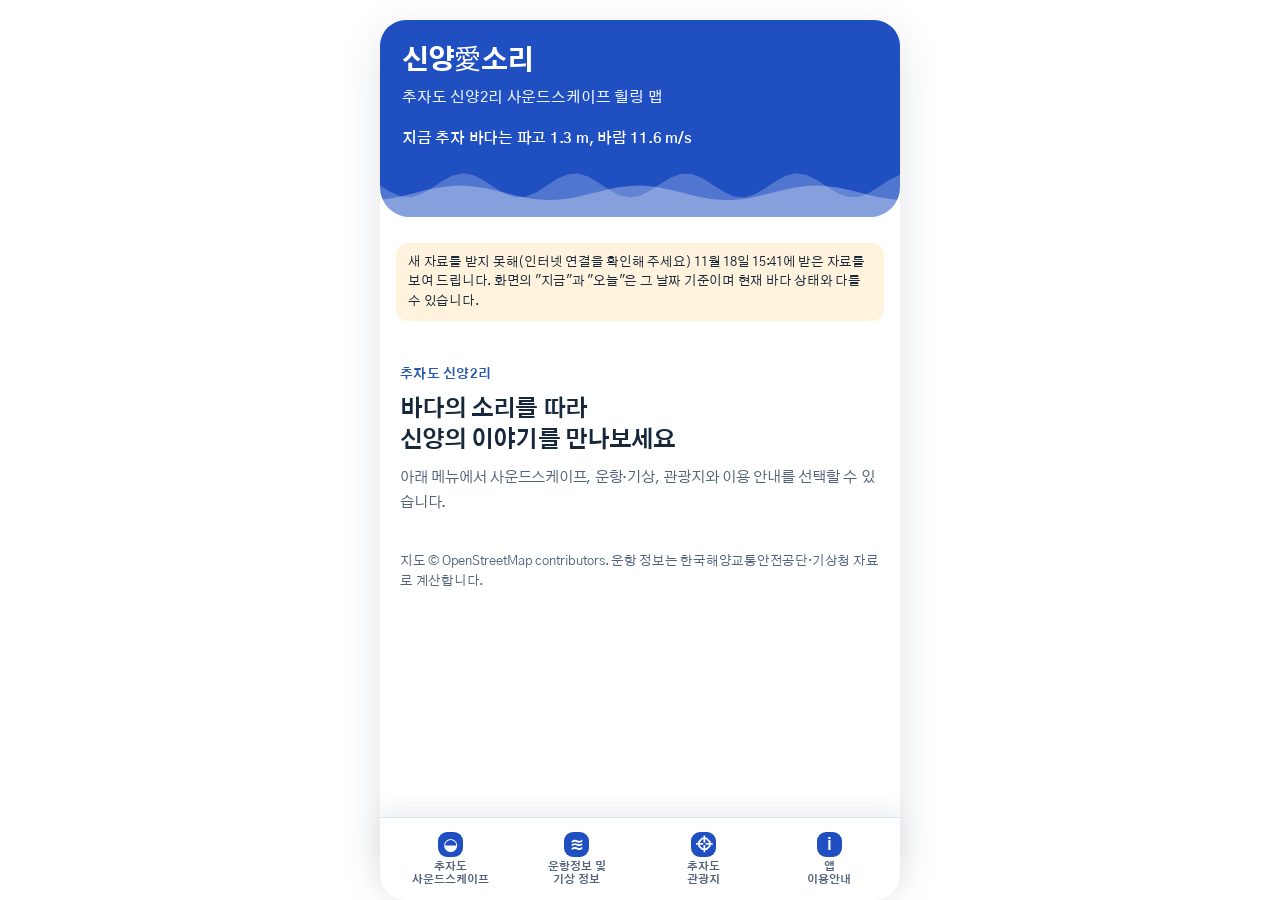
